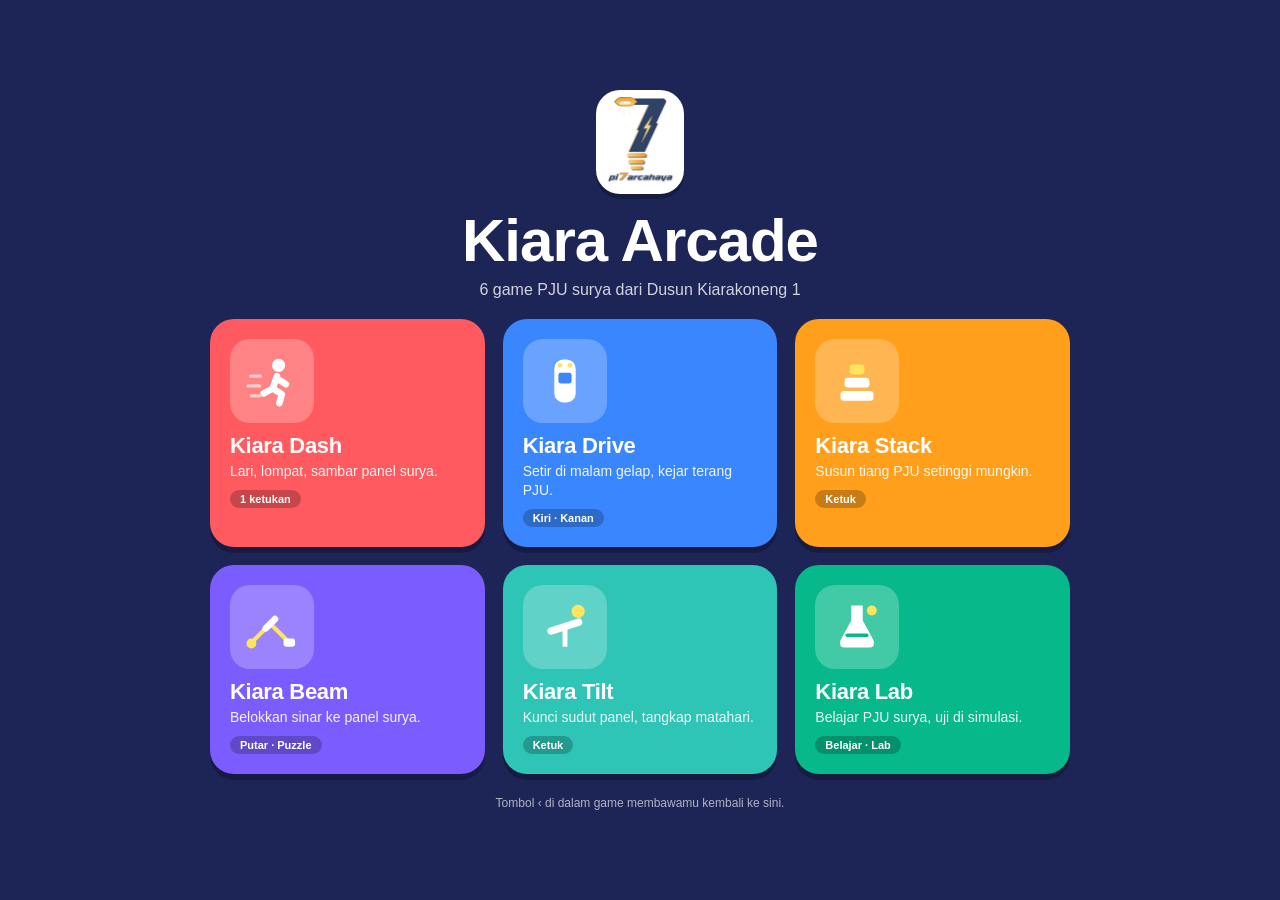
==== index.html @ 2b37b1c6 "Add files via upload" ====
<!DOCTYPE html>
<html lang="id">
<head>
<meta charset="utf-8">
<meta name="viewport" content="width=device-width, initial-scale=1, viewport-fit=cover">
<title>Kiarakoneng Solar Arcade</title>
<style>
:root{box-sizing:border-box;--bg:#1d2557}
*{box-sizing:border-box}
html,body{height:100%;margin:0;font-family:"Arial Rounded MT Bold","Trebuchet MS",sans-serif;background:var(--bg);color:#fff;-webkit-tap-highlight-color:transparent}
#hub{min-height:100%;padding:calc(env(safe-area-inset-top,0px) + 24px) 16px calc(env(safe-area-inset-bottom,0px) + 24px);display:flex;flex-direction:column;align-items:center;overflow-x:hidden}
header{text-align:center;margin-bottom:20px}
header h1{font-size:clamp(34px,10vw,48px);margin:0;font-weight:900;letter-spacing:-1px}
header p{margin:6px 0 0;font-size:14px;opacity:.8}
.logo{display:block;width:88px;margin:0 auto 12px;background:#fff;border-radius:24px;padding:7px;box-shadow:0 5px 0 rgba(0,0,0,.25)}
.list{width:min(100%,460px);display:grid;grid-template-columns:1fr 1fr;gap:14px}
.g{all:unset;box-sizing:border-box;display:flex;flex-direction:column;gap:10px;background:var(--c);border-radius:24px;padding:16px;cursor:pointer;box-shadow:0 6px 0 rgba(0,0,0,.25);transition:transform .1s,box-shadow .1s}
.g:active{transform:translateY(4px);box-shadow:0 2px 0 rgba(0,0,0,.25)}
.g:focus-visible{outline:3px solid #fff;outline-offset:3px}
.ic{width:72px;height:72px;border-radius:20px;background:rgba(255,255,255,.24);display:flex;align-items:center;justify-content:center}
.tx b{display:block;font-size:20px;font-weight:900;letter-spacing:-.3px}
.tx span{display:block;font-size:12.5px;line-height:1.35;margin-top:3px;opacity:.92}
.tag{display:inline-block;margin-top:9px;font-size:11px;font-weight:900;font-style:normal;background:rgba(0,0,0,.22);border-radius:999px;padding:3px 10px}
footer{margin-top:22px;font-size:12px;opacity:.65;text-align:center}
#play{position:fixed;inset:0;background:#000;z-index:10}
#play iframe{position:absolute;inset:0;width:100%;height:100%;border:0}
#bk{position:absolute;left:calc(env(safe-area-inset-left,0px) + 8px);bottom:calc(env(safe-area-inset-bottom,0px) + 8px);z-index:11;width:38px;height:38px;border:0;border-radius:12px;background:rgba(0,0,0,.28);color:#fff;font-size:22px;line-height:1;cursor:pointer;opacity:.7;font-family:inherit}
#bk:hover,#bk:focus-visible{opacity:1}
#bk:focus-visible{outline:3px solid #fff;outline-offset:2px}
.hide{display:none!important}
#intro{position:fixed;inset:0;z-index:20;display:flex;flex-direction:column;align-items:center;justify-content:center;gap:12px;padding:calc(env(safe-area-inset-top,0px) + 24px) 24px calc(env(safe-area-inset-bottom,0px) + 24px);background:var(--bg);text-align:center;color:#fff;overflow:auto}
#intro .av{display:flex;align-items:flex-end;gap:10px}
.bub{background:#fff;color:#1d2557;border-radius:18px 18px 18px 4px;padding:10px 14px;font-weight:900;font-size:14px;margin-bottom:60px}
#intro h2{margin:4px 0 0;font-size:clamp(34px,10vw,46px);font-weight:900;letter-spacing:-1px}
#intro p{margin:0;max-width:380px;line-height:1.5;font-size:15px}
.mis{background:rgba(0,0,0,.2);border-radius:18px;padding:12px 16px;max-width:380px;font-size:14px;text-align:left;line-height:1.45}
.mis b{display:block;font-size:12px;letter-spacing:2px;text-transform:uppercase;margin-bottom:2px}
.ib{width:min(100%,380px);padding:15px;border-radius:999px;border:0;font:900 17px "Arial Rounded MT Bold","Trebuchet MS",sans-serif;cursor:pointer;background:#fff;color:#1d2557;box-shadow:0 5px 0 rgba(0,0,0,.25)}
.ib:active{transform:translateY(3px);box-shadow:0 2px 0 rgba(0,0,0,.25)}
.ib.alt{background:rgba(255,255,255,.22);color:#fff;box-shadow:none}
.ib:focus-visible{outline:3px solid #fff;outline-offset:3px}

@media (min-width:720px){#hub{justify-content:center}.list{width:min(100%,860px);grid-template-columns:repeat(3,1fr);gap:18px}.g{padding:20px}.tx b{font-size:22px}.tx span{font-size:14px}.ic{width:84px;height:84px}header h1{font-size:60px}header p{font-size:16px}#intro h2{font-size:56px}#intro p,.mis{max-width:460px;font-size:16px}.ib{width:min(100%,420px)}}
@media (max-height:520px){#hub{padding-top:12px}.logo{width:56px;margin-bottom:6px}header h1{font-size:28px}header{margin-bottom:10px}.list{grid-template-columns:repeat(3,1fr)}.ic{width:52px;height:52px}.ic svg{width:40px;height:40px}.g{padding:12px}#intro{justify-content:flex-start}}
#mus{position:absolute;top:calc(env(safe-area-inset-top,0px) + 10px);left:50%;transform:translateX(-50%);z-index:11;width:38px;height:38px;border:0;border-radius:12px;background:rgba(0,0,0,.28);color:#fff;font:900 18px/1 inherit;cursor:pointer;opacity:.7}#mus:hover,#mus:focus-visible{opacity:1}#mus:focus-visible{outline:3px solid #fff;outline-offset:2px}

</style>
</head>
<body>
<div id="hub">
<header><img class="logo" src="[data-uri]" alt="Logo pi7arcahaya"><h1>Kiara Arcade</h1><p>6 game PJU surya dari Dusun Kiarakoneng 1</p></header>
<div class="list">
<button class="g" data-g="dash" style="--c:#ff5a5f"><span class="ic" aria-hidden="true"><svg viewBox="0 0 68 68" width="56" height="56"><circle cx="42" cy="15" r="8" fill="#fff"/><g stroke="#fff" stroke-width="8" stroke-linecap="round" stroke-linejoin="round" fill="none"><path d="M40 28L35 43L46 50L43 61"/><path d="M40 31L51 38"/><path d="M35 43L24 49"/></g><path d="M8 28h12M5 40h14M9 52h10" stroke="#fff" stroke-width="4" stroke-linecap="round" opacity=".6"/></svg></span><span class="tx"><b>Kiara Dash</b><span>Lari, lompat, sambar panel surya.</span><i class="tag">1 ketukan</i></span></button><button class="g" data-g="drive" style="--c:#3a86ff"><span class="ic" aria-hidden="true"><svg viewBox="0 0 68 68" width="56" height="56"><rect x="21" y="8" width="26" height="52" rx="11" fill="#fff"/><rect x="26" y="24" width="16" height="13" rx="3" style="fill:var(--c)"/><circle cx="28" cy="15" r="3" fill="#ffe45c"/><circle cx="40" cy="15" r="3" fill="#ffe45c"/></svg></span><span class="tx"><b>Kiara Drive</b><span>Setir di malam gelap, kejar terang PJU.</span><i class="tag">Kiri · Kanan</i></span></button><button class="g" data-g="stack" style="--c:#ff9f1c"><span class="ic" aria-hidden="true"><svg viewBox="0 0 68 68" width="56" height="56"><rect x="14" y="46" width="40" height="12" rx="4" fill="#fff"/><rect x="19" y="30" width="30" height="12" rx="4" fill="#fff"/><rect x="25" y="14" width="18" height="12" rx="4" fill="#ffe45c"/></svg></span><span class="tx"><b>Kiara Stack</b><span>Susun tiang PJU setinggi mungkin.</span><i class="tag">Ketuk</i></span></button><button class="g" data-g="grid" style="--c:#7b5cff"><span class="ic" aria-hidden="true"><svg viewBox="0 0 68 68" width="56" height="56"><path d="M8 54L32 30L54 52" stroke="#ffe45c" stroke-width="5" fill="none" stroke-linecap="round" stroke-linejoin="round"/><rect x="20" y="26" width="24" height="8" rx="4" fill="#fff" transform="rotate(-45 32 30)"/><circle cx="9" cy="54" r="6" fill="#ffe45c"/><rect x="48" y="48" width="14" height="10" rx="3" fill="#fff"/></svg></span><span class="tx"><b>Kiara Beam</b><span>Belokkan sinar ke panel surya.</span><i class="tag">Putar · Puzzle</i></span></button><button class="g" data-g="tilt" style="--c:#2ec4b6"><span class="ic" aria-hidden="true"><svg viewBox="0 0 68 68" width="56" height="56"><circle cx="50" cy="15" r="8" fill="#ffe45c"/><rect x="31" y="34" width="6" height="24" fill="#fff"/><rect x="12" y="29" width="44" height="9" rx="4.5" fill="#fff" transform="rotate(-18 34 34)"/></svg></span><span class="tx"><b>Kiara Tilt</b><span>Kunci sudut panel, tangkap matahari.</span><i class="tag">Ketuk</i></span></button><button class="g" data-g="sci" style="--c:#06b88a"><span class="ic" aria-hidden="true"><svg viewBox="0 0 68 68" width="56" height="56"><path d="M27 8h14v18l13 24q3 9-6 9H20q-9 0-6-9l13-24z" fill="#fff"/><path d="M22 44h24" stroke-width="4" stroke-linecap="round" style="stroke:var(--c)"/><circle cx="52" cy="14" r="6" fill="#ffe45c"/></svg></span><span class="tx"><b>Kiara Lab</b><span>Belajar PJU surya, uji di simulasi.</span><i class="tag">Belajar · Lab</i></span></button>
</div>
<footer>Tombol ‹ di dalam game membawamu kembali ke sini.</footer>
</div>
<div id="intro" class="hide" role="dialog" aria-modal="true" aria-labelledby="in-t"><div class="av"><svg viewBox="0 0 84 96" width="84" height="96" aria-hidden="true"><g transform="translate(40 88) scale(1.6)"><rect x="-10" y="-12" width="8" height="12" rx="4" fill="#2b4a8a"/><rect x="2" y="-12" width="8" height="12" rx="4" fill="#2b4a8a"/><rect x="-24" y="-30" width="10" height="16" rx="3" fill="#2f6bff"/><rect x="-12" y="-28" width="24" height="20" rx="9" fill="#ff8a3d"/><circle cx="2" cy="-38" r="13" fill="#e2a46d"/><path d="M-11 -40a13 13 0 0 1 26 0z" fill="#2b1b12"/><circle cx="6" cy="-36" r="2.3" fill="#1d1d2b"/><circle cx="12" cy="-36" r="2.3" fill="#1d1d2b"/><path d="M5 -31q4 3 8 0" stroke="#1d1d2b" stroke-width="1.8" fill="none" stroke-linecap="round"/></g></svg><div class="bub" id="in-b">Tolong bantu saya!</div></div><h2 id="in-t"></h2><p id="in-s"></p><div class="mis"><b>Misi kamu</b><span id="in-m"></span></div><button class="ib" id="in-go">Siap, bantu Mang Teten</button><button class="ib alt" id="in-no">Kembali</button></div>
<div id="play" class="hide"><button id="mus" class="hide" aria-label="Musik">♪</button></div>
<script>
const GAMES={"stack":"\u003c!DOCTYPE html>\n\u003chtml lang=\"id\">\n\u003chead>\n\u003cmeta charset=\"utf-8\">\n\u003cmeta name=\"viewport\" content=\"width=device-width, initial-scale=1, viewport-fit=cover\">\n\u003c!--\n MUSIK: \"Terang di Kiarakoneng\" (komposisi orisinal, dibuat prosedural dengan WebAudio)\n Kunci C mayor (pentatonik C-D-E-G-A), birama 4/4, 8 birama, diulang. Tempo: Siang 100 BPM, Malam 76 BPM, Hujan 88 BPM.\n Akord per birama: C | F | Am | G | C | F | G | C\n Melodi (nomor di kurung = jumlah ketukan, tanpa angka = 1 ketukan):\n | E5 G5 A5 G5 | E5 D5 C5(2) | D5 E5 G5 E5 | D5(2) C5 A4 | C5 E5 G5 A5 | C6(1.5) A5(.5) G5(2) | E5 G5 E5 D5 | C5(4) |\n Bass: akar akord di ketukan 1, kuint di ketukan 3. Data lengkap ada di konstanta SONG pada skrip.\n-->\n\u003ctitle>Kiara Stack\u003c/title>\n\u003cstyle>\n:root{box-sizing:border-box;padding-top:env(safe-area-inset-top,0px);padding-bottom:env(safe-area-inset-bottom,0px);--ink:#0e3b43;--card:#ffffffee;--btn:#f2b705;--btnt:#2b2200}\n@media (prefers-color-scheme:dark){:root:not([data-theme=\"light\"]){--ink:#e8fff6;--card:#10262cee;--btn:#f2b705;--btnt:#2b2200}}\n:root[data-theme=\"dark\"]{--ink:#e8fff6;--card:#10262cee}\nhtml,body{height:100%;margin:0;background:#2a9d9a;font-family:\"Trebuchet MS\",\"Segoe UI\",sans-serif;overflow:hidden;touch-action:manipulation;user-select:none}\ncanvas{display:block;width:100%;height:100%}\n#hud{position:absolute;left:0;right:0;top:env(safe-area-inset-top,0px);padding:12px;color:#fff;pointer-events:none;display:flex;justify-content:space-between;align-items:flex-start;gap:8px}\n#seg{font-size:clamp(40px,12vw,64px);font-weight:300;line-height:1}\n#seg small{font-size:.35em;opacity:.85}\n#info{text-align:right;font-size:14px;line-height:1.5}\n#ov{position:absolute;inset:0;display:flex;align-items:center;justify-content:center;padding:20px}\n.card{background:var(--card);color:var(--ink);border-radius:18px;padding:22px 20px 18px;width:min(100%,360px);text-align:center;box-shadow:0 12px 40px #0005;backdrop-filter:blur(8px);-webkit-backdrop-filter:blur(8px)}\n.card h1{font-size:26px;margin:0 0 8px;font-weight:600}\n.card p{margin:6px 0;font-size:14px;line-height:1.5}\n.big{font-size:56px;font-weight:300;margin:4px 0}\nbutton{margin-top:14px;background:var(--btn);color:var(--btnt);border:0;border-radius:10px;padding:12px 26px;font-size:16px;font-weight:700;cursor:pointer}\nbutton:focus-visible{outline:3px solid var(--ink);outline-offset:2px}\n.hide{display:none!important}\n.card{max-height:100%;overflow:auto}\n#toast{position:absolute;left:50%;bottom:calc(env(safe-area-inset-bottom,0px) + 20px);transform:translateX(-50%);width:min(92vw,420px);background:rgba(8,28,36,.74);color:#fff;border-radius:14px;padding:10px 14px;font-size:13px;line-height:1.45;pointer-events:none;backdrop-filter:blur(8px);-webkit-backdrop-filter:blur(8px);animation:tin .35s ease-out}\n#toast b{display:block;color:#ffe27a;font-size:12px;margin-bottom:2px}\n@keyframes tin{from{opacity:0;transform:translate(-50%,10px)}to{opacity:1;transform:translate(-50%,0)}}\n.edu{background:rgba(242,183,5,.18);border-radius:12px;padding:8px 12px;margin-top:8px;text-align:left;font-size:13px;line-height:1.45}\n.edu b{display:block;font-size:12px;margin-bottom:2px}\n.lp{text-align:left}.lp h2{font-size:18px;margin:0 0 8px}.lp p{font-size:14px;line-height:1.5;margin:8px 0}.lp ul{margin:8px 0;padding-left:18px;font-size:14px;line-height:1.5}.lp li{margin-bottom:4px}\n.dots{display:flex;justify-content:center;gap:6px;margin-top:10px}.dots i{width:8px;height:8px;border-radius:50%;background:var(--ink);opacity:.25}.dots i.on{opacity:.9}\n@media (prefers-reduced-motion:reduce){#toast{animation:none}}\n.pnl{background:rgba(8,28,36,.34);backdrop-filter:blur(6px);-webkit-backdrop-filter:blur(6px);border-radius:12px;padding:8px 10px}\n#info{margin-left:auto;min-width:0;font-size:12.5px}#lvl{font-weight:700}\n#pz,#mu{pointer-events:auto;margin:0;width:40px;height:40px;padding:0;flex:none;border-radius:12px;background:rgba(8,28,36,.34);color:#fff;font-size:12px;letter-spacing:-2px}#mu{font-size:18px;letter-spacing:0}.btns{display:flex;flex-direction:column;gap:6px;flex:none}.mu2{margin:10px 0 0;padding:8px 14px;font-size:13px;width:100%}\n#hint{position:absolute;left:50%;bottom:calc(env(safe-area-inset-bottom,0px) + 28px);transform:translateX(-50%);background:rgba(8,28,36,.5);color:#fff;padding:10px 16px;border-radius:999px;font-size:14px;pointer-events:none;white-space:nowrap}\n.row{display:flex;gap:8px}.row button{flex:1;margin-top:14px;padding:12px 8px}.row .alt{margin-left:0}\n.stat{display:flex;justify-content:center;flex-wrap:wrap;gap:4px 14px;font-size:13px;opacity:.85;margin-top:6px}\n.rec{display:inline-block;background:var(--btn);color:var(--btnt);font-size:12px;font-weight:700;border-radius:999px;padding:3px 10px;margin-bottom:6px}\n.card .sub{font-weight:600;font-size:15px}.card .how{opacity:.8;font-size:13px}\n.lvls{display:flex;flex-direction:column;gap:8px;margin-top:10px}\n.lv{margin:0;width:100%;display:flex;gap:12px;align-items:center;text-align:left;padding:10px 14px;border-radius:12px}\n.lv .ic{font-size:26px;line-height:1}.lv .tx{flex:1;display:flex;flex-direction:column;line-height:1.25}.lv .tx b{font-size:16px}.lv .tx small{font-size:12px;font-weight:500;opacity:.8}.lv .bs{font-size:12px;font-weight:600;opacity:.85;white-space:nowrap}\n.lv[data-m=malam]{background:#1b2a5c;color:#fff}\n.lv[data-m=hujan]{background:#5b7284;color:#fff}\n.alt{background:transparent;color:var(--ink);box-shadow:inset 0 0 0 2px var(--ink);margin-left:8px}\n.pips{display:flex;gap:2px;width:min(32vw,230px)}\n.pip{flex:1;min-width:0;height:10px;border-radius:3px;background:rgba(255,255,255,.28);box-shadow:0 1px 3px #0003}\n.pip.cur{background:#fff;animation:blink .7s ease-in-out infinite alternate}\n@keyframes blink{from{opacity:.4}to{opacity:1}}\n#cmb{display:inline-block;transform-origin:left center;margin-top:8px;font-size:clamp(18px,5vw,24px);font-weight:700;color:#ffe27a;min-height:1.3em}\n#cmb.bump{animation:bump .35s ease-out}\n@keyframes bump{0%{transform:scale(1.7)}100%{transform:scale(1)}}\n@media (prefers-reduced-motion:reduce){.pip.cur,#cmb.bump{animation:none}}\n.meter{height:8px;border-radius:4px;background:#0003;overflow:hidden;margin:6px 0 10px}\n.meter i{display:block;height:100%;background:linear-gradient(90deg,#ff8c32,#fff3c4)}\n#bkx{position:fixed;z-index:50;top:calc(env(safe-area-inset-top,0px) + 12px);right:108px;width:40px;height:40px;min-height:0;margin:0;padding:0;display:flex;align-items:center;justify-content:center;border:0;border-radius:12px;background:rgba(8,28,36,.42);color:#fff;font:700 26px/1 \"Trebuchet MS\",sans-serif;letter-spacing:0;text-transform:none;box-shadow:none;cursor:pointer}\n#bkx:focus-visible{outline:3px solid #fff;outline-offset:2px}\n#info{margin-right:50px}\n#ov[style*=\"flex-end\"]{z-index:30;align-items:flex-start!important;background:#2f6bdf;padding:calc(env(safe-area-inset-top,0px) + 64px) 20px calc(env(safe-area-inset-bottom,0px) + 28px);overflow:auto;animation:pgin .3s ease-out}\n#ov[style*=\"flex-end\"] .card{--ink:#fff;--card:transparent;background:transparent;color:#fff;box-shadow:none;backdrop-filter:none;-webkit-backdrop-filter:none;max-height:none;overflow:visible;width:min(100%,420px);margin:auto;padding:0;text-align:center}\n#ov[style*=\"flex-end\"] .card:has(.big)::before{content:\"Hasil permainan\";display:block;font-size:13px;letter-spacing:4px;text-transform:uppercase;opacity:.75;margin-bottom:14px}\n#ov[style*=\"flex-end\"] .big{font-size:96px;font-weight:900;line-height:1;margin:6px 0}\n#ov[style*=\"flex-end\"] .card h1{font-size:30px;font-weight:900}\n@keyframes pgin{from{opacity:0;transform:translateY(24px)}to{opacity:1;transform:none}}\n.an{margin-top:8px;text-align:left}.an b{display:block;font-size:12px;letter-spacing:1px;text-transform:uppercase;opacity:.85}.bars{display:flex;align-items:flex-end;gap:3px;height:86px;padding-top:16px;margin:8px 0 0;border-bottom:2px solid rgba(255,255,255,.4)}.bars i{flex:1;position:relative;background:rgba(255,255,255,.55);border-radius:3px 3px 0 0}.bars i em{position:absolute;bottom:100%;left:50%;transform:translateX(-50%);margin-bottom:2px;font-style:normal;font-weight:900;line-height:1;white-space:nowrap}.bars i.pf{background:#ffe45c}.bars i.pw{background:#ff7a6b}.bx{display:flex;gap:3px;margin:2px 0 4px}.bx span{flex:1;text-align:center;opacity:.7;font-weight:700}.an .dl{opacity:.8;font-size:12px;word-break:break-word}.an .cap{opacity:.65;font-size:11px;line-height:1.4}.an p{margin:4px 0;font-size:13px}.an .seq{font-weight:900;word-break:break-word}\u003c/style>\n\u003c/head>\n\u003cbody>\n\u003ccanvas id=\"c\">\u003c/canvas>\n\u003cdiv id=\"hud\">\u003cdiv class=\"pnl\" id=\"left\">\u003cdiv id=\"seg\">\u003c/div>\u003cdiv id=\"cmb\">\u003c/div>\u003c/div>\u003cdiv id=\"info\" class=\"pnl\">\u003cdiv id=\"lvl\">Dusun Kiarakoneng 1\u003c/div>\u003cdiv id=\"lbl\">Segmen tiang\u003c/div>\u003c/div>\u003cdiv class=\"btns\">\u003cbutton id=\"mu\" aria-label=\"Musik\">🔊\u003c/button>\u003cbutton id=\"pz\" aria-label=\"Jeda\">❚❚\u003c/button>\u003c/div>\u003c/div>\n\u003cdiv id=\"hint\" class=\"hide\">Ketuk layar untuk menaruh blok\u003c/div>\n\u003cdiv id=\"toast\" class=\"hide\" role=\"status\" aria-live=\"polite\">\u003c/div>\n\u003cdiv id=\"ov\">\u003cdiv class=\"card\" id=\"card\">\n\u003ch1>Kiara Stack\u003c/h1>\n\u003cp>Terangi Dusun Kiarakoneng 1: bangun tiang PJU tenaga surya dari 10 segmen tiang, lalu pasang 1 modul panel surya di puncak.\u003c/p>\n\u003cp>Ketuk layar (atau spasi) tepat saat blok sejajar. Bagian yang meleset terpotong.\u003c/p>\n\u003cp>\u003cb>Pilih level\u003c/b>\u003c/p>\u003cdiv class=\"lvls\">\u003cbutton class=\"lv\" data-m=\"siang\">\u003cb>Siang\u003c/b>\u003cspan>10 tiang + 1 panel\u003c/span>\u003c/button>\u003cbutton class=\"lv\" data-m=\"malam\">\u003cb>Malam\u003c/b>\u003cspan>15 tiang + 1 panel\u003c/span>\u003c/button>\u003cbutton class=\"lv\" data-m=\"hujan\">\u003cb>Hujan\u003c/b>\u003cspan>20 tiang + 1 panel\u003c/span>\u003c/button>\u003c/div>\n\u003c/div>\u003c/div>\n\u003cscript>\nconst cv=document.getElementById('c'),ctx=cv.getContext('2d');\nconst seg=document.getElementById('seg'),lvlEl=document.getElementById('lvl'),lbl=document.getElementById('lbl'),cmb=document.getElementById('cmb');\nconst ov=document.getElementById('ov'),card=document.getElementById('card');\nlet W,H,DPR,S=1;\nfunction rs(){DPR=window.devicePixelRatio||1;W=innerWidth;H=innerHeight;cv.width=W*DPR;cv.height=H*DPR;S=Math.min(W/480,H*.58/430)}\naddEventListener('resize',rs);rs();\nconst BASE=200,LH=22;let TOTAL=11;\nlet hist=[],layers=[],cur=null,falls=[],state='menu',level=1,cam=0,night=0,pct=0,last=0,combo=0,flash=[];\nfunction reset(){hist=[];layers=[{x:0,z:0,w:BASE,d:BASE}];falls=[];flash=[];combo=0;perfN=0;maxCombo=0;night=0;cam=0;spawn();state='play';upd()}\nfunction spawn(){\n  const n=layers.length,t=layers[n-1],ax=n%2?'x':'z';\n  cur={ax,w:t.w,d:t.d,x:t.x,z:t.z,dir:1,y:n};\n  cur[ax]=t[ax]-185;\n}\nfunction upd(){\n  const n=layers.length-(state==='play'?0:1);\n  seg.innerHTML=Math.min(n,TOTAL)+'\u003csmall>/11\u003c/small>';\n  lvlEl.textContent='Kota '+level;\n  lbl.textContent=layers.length===TOTAL&&state==='play'?'Modul panel surya':'Segmen tiang';\n}\nfunction col(i,l,s){const t=Math.min(i/10,1);return `hsl(${205-t*155},${60+t*30}%,${(36+t*26)+l}%)`}\nfunction iso(X,Z,Y){return [(X-Z)*.866*S+W/2,(X+Z)*.5*S-Y*S+H*.62+cam*S]}\nfunction box(b,i,yo,panel){\n  const y0=i*LH+(yo||0),y1=y0+LH,hw=b.w/2,hd=b.d/2;\n  const p=(x,z,y)=>iso(b.x+x,b.z+z,y);\n  const poly=(pts,c)=>{ctx.beginPath();pts.forEach((q,k)=>k?ctx.lineTo(q[0],q[1]):ctx.moveTo(q[0],q[1]));ctx.closePath();ctx.fillStyle=c;ctx.fill()};\n  if(panel){panelBox(b,y0,y1,hw,hd,p,poly);return}\n  poly([p(-hw,hd,y0),p(hw,hd,y0),p(hw,hd,y1),p(-hw,hd,y1)],panel?'hsl(44,90%,50%)':col(i,-2));\n  poly([p(hw,hd,y0),p(hw,-hd,y0),p(hw,-hd,y1),p(hw,hd,y1)],panel?'hsl(40,85%,42%)':col(i,-9));\n  poly([p(-hw,-hd,y1),p(hw,-hd,y1),p(hw,hd,y1),p(-hw,hd,y1)],panel?'hsl(48,100%,66%)':col(i,7));\n  if(panel){ctx.strokeStyle='#7a5a00';ctx.lineWidth=1.2*S;\n    for(let k=1;k\u003c4;k++){const f=k/4;\n      ctx.beginPath();let a=p(-hw+f*b.w,-hd,y1),c=p(-hw+f*b.w,hd,y1);ctx.moveTo(a[0],a[1]);ctx.lineTo(c[0],c[1]);\n      a=p(-hw,-hd+f*b.d,y1);c=p(hw,-hd+f*b.d,y1);ctx.moveTo(a[0],a[1]);ctx.lineTo(c[0],c[1]);ctx.stroke()}}\n}\nfunction panelBox(b,y0,y1,hw,hd,p,poly){\n  const ym=y0+(y1-y0)*.45,ih=hw*.55,id=hd*.55;\n  poly([p(-ih,id,y0),p(ih,id,y0),p(ih,id,ym),p(-ih,id,ym)],'#2b3138');\n  poly([p(ih,id,y0),p(ih,-id,y0),p(ih,-id,ym),p(ih,id,ym)],'#1b2025');\n  poly([p(-hw,hd,ym),p(hw,hd,ym),p(hw,hd,y1),p(-hw,hd,y1)],'hsl(210,10%,74%)');\n  poly([p(hw,hd,ym),p(hw,-hd,ym),p(hw,-hd,y1),p(hw,hd,y1)],'hsl(210,10%,50%)');\n  poly([p(-hw,-hd,y1),p(hw,-hd,y1),p(hw,hd,y1),p(-hw,hd,y1)],'hsl(210,12%,84%)');\n  const m=Math.max(1.5,Math.min(b.w,b.d)*.06),iw=b.w-2*m,idp=b.d-2*m;\n  if(iw\u003c=2||idp\u003c=2)return;\n  const Q=(u,v)=>p(-hw+m+u*iw,-hd+m+v*idp,y1);\n  const A=Q(0,0),B=Q(1,0),C=Q(1,1),D=Q(0,1);\n  const g=ctx.createLinearGradient(D[0],D[1],B[0],B[1]);\n  g.addColorStop(0,'#0c2257');g.addColorStop(.5,'#1d3f8c');g.addColorStop(1,'#0a1c48');\n  poly([A,B,C,D],g);\n  const cols=Math.max(2,Math.round(b.w/32)),rows=Math.max(2,Math.round(b.d/32));\n  const ln=(a,c)=>{ctx.beginPath();ctx.moveTo(a[0],a[1]);ctx.lineTo(c[0],c[1]);ctx.stroke()};\n  ctx.lineWidth=Math.max(.5,.5*S);ctx.strokeStyle='rgba(220,230,255,.18)';\n  for(let i=1;i\u003c=cols;i++){const u=(i-.5)/cols;ln(Q(u,0),Q(u,1))}\n  ctx.lineWidth=Math.max(.7,.9*S);ctx.strokeStyle='rgba(190,215,255,.45)';\n  for(let i=1;i\u003ccols;i++)ln(Q(i/cols,0),Q(i/cols,1));\n  for(let j=1;j\u003crows;j++)ln(Q(0,j/rows),Q(1,j/rows));\n  poly([Q(.3,0),Q(.46,0),Q(.16,1),Q(0,1)],'rgba(255,255,255,.12)');\n  ctx.strokeStyle='rgba(0,0,0,.35)';ctx.lineWidth=Math.max(.7,S);\n  ctx.beginPath();ctx.moveTo(A[0],A[1]);ctx.lineTo(B[0],B[1]);ctx.lineTo(C[0],C[1]);ctx.lineTo(D[0],D[1]);ctx.closePath();ctx.stroke();\n}\nfunction place(){\n  const t=layers[layers.length-1],a=cur.ax,sz=a==='x'?'w':'d';\n  const delta=cur[a]-t[a],size=t[sz],ov=size-Math.abs(delta);\n  if(ov\u003c=0){falls.push({...cur,i:layers.length,vy:0,yo:0});hist.push({p:0,m:1});fail();return}\n  const nb={x:cur.x,z:cur.z,w:cur.w,d:cur.d};\n  if(Math.abs(delta)\u003c5){nb[a]=t[a];combo++;if(combo>2)nb[sz]=Math.min(BASE,nb[sz]+10);flash.push({x:nb.x,z:nb.z,w:nb.w,d:nb.d,i:layers.length,t:0});onPerfect(nb)}\n  else{\n    combo=0;nb[sz]=ov;nb[a]=t[a]+delta/2;\n    const f={x:cur.x,z:cur.z,w:cur.w,d:cur.d,i:layers.length,vy:0,yo:0};\n    f[sz]=Math.abs(delta);f[a]=(t[a]+cur[a])/2+Math.sign(delta)*size/2;falls.push(f);\n  }\n  layers.push(nb);hist.push({p:Math.round(nb.w*nb.d/(BASE*BASE)*100),f:Math.abs(delta)\u003c5});\n  if(layers.length>TOTAL){finish()}else{spawn()}\n  upd();\n}\nfunction fail(){pct=0;state='result';upd();show()}\nfunction finish(){\n  const p=layers[TOTAL];pct=Math.round(p.w*p.d/(BASE*BASE)*100);state='result';upd();show();\n}\nfunction an(){\n  const H=hist,n=H.length;if(!n)return '';\n  const ps=H.map(h=>h.p),pf=H.filter(h=>h.f).length,miss=H.some(h=>h.m);\n  let run=0,mr=0;H.forEach(h=>{run=h.f?run+1:0;mr=Math.max(mr,run)});\n  const dr=ps.map((p,i)=>(i?ps[i-1]:100)-p);\n  let wd=0,wi=-1;dr.forEach((l,i)=>{if(l>wd){wd=l;wi=i}});\n  const sum=a=>a.reduce((x,y)=>x+y,0),avg=Math.round(sum(ps)/n),h2=n>>1,a1=sum(ps.slice(0,h2))/(h2||1),a2=sum(ps.slice(h2))/((n-h2)||1);\n  const nm=i=>i===TOTAL-1?'panel':'balok '+(i+1);\n  const sg=d=>d>0?'\\u2212'+d:d\u003c0?'+'+(-d):'0';\n  const last=ps[n-1],prevP=n>1?ps[n-2]:100;\n  let tip;\n  if(miss)tip='Meleset total di '+nm(n-1)+' (tumpukan sebelumnya '+prevP+'%). Ketuk saat blok persis sejajar dengan tumpukan.';\n  else if(pf===n)tip='Semua balok tepat sempurna. Presisi kamu luar biasa!';\n  else if(wd>=20)tip='Satu ketukan di '+nm(wi)+' menghabiskan '+wd+' poin ('+(wi?ps[wi-1]:100)+'% menjadi '+ps[wi]+'%). Setelah itu blok makin sempit dan sulit dikejar. Pelankan ritme tepat sebelum titik itu.';\n  else if(a1-a2>=10)tip='Presisi turun di paruh akhir (rata-rata '+Math.round(a1)+'% lalu '+Math.round(a2)+'%). Blok makin sempit, jadi tunggu sampai benar-benar sejajar.';\n  else if(sum(dr.slice(0,3))>=15)tip='Tiga balok pertama sudah kehilangan '+sum(dr.slice(0,3))+' poin. Ketukan awal menentukan lebar seluruh tiang, jadi mulai dengan tenang.';\n  else if(wd>=12)tip='Penurunan terbesar di '+nm(wi)+': '+(wi?ps[wi-1]:100)+'% menjadi '+ps[wi]+'% (turun '+wd+'). Ketukan terlalu cepat atau terlambat di titik itu.';\n  else tip='Ritme stabil: presisi hilang sedikit demi sedikit dan merata.';\n  const gap=pct\u003c80?' Kurang '+(80-pct)+' poin dari target 80%.':'';\n  const hint=(!miss&&pf\u003cn&&mr\u003c3)?' Tepat sempurna 3 kali berturut-turut akan melebarkan balok kembali.':'';\n  const lab=n\u003c=16,fs=n\u003c=11?11:9;\n  const bars=ps.map((p,i)=>'\u003ci class=\"'+(H[i].f?'pf':i===wi&&wd>=12?'pw':'')+'\" style=\"height:'+Math.max(4,Math.round(p*.62))+'px\"'+(lab?' title=\"'+nm(i)+': '+p+'%\"':'')+'>'+(lab?'\u003cem style=\"font-size:'+fs+'px\">'+(H[i].m?'\\u2715':p)+'\u003c/em>':'')+'\u003c/i>').join('');\n  const idx=lab?'\u003cdiv class=\"bx\">'+ps.map((p,i)=>'\u003cspan style=\"font-size:'+fs+'px\">'+(i===TOTAL-1?'P':i+1)+'\u003c/span>').join('')+'\u003c/div>':'';\n  return '\u003cdiv class=\"an\">\u003cb>Analisis presisi\u003c/b>\u003cdiv class=\"bars\">'+bars+'\u003c/div>'+idx+'\u003cp class=\"seq\">'+ps.join(' \\u00B7 ')+'\u003c/p>\u003cp class=\"dl\">Selisih: '+dr.map(sg).join(' \\u00B7 ')+'\u003c/p>\u003cp>Tepat sempurna '+pf+'/'+n+' \\u00B7 rangkaian terpanjang '+mr+' \\u00B7 rata-rata '+avg+'%\u003c/p>\u003cp>'+tip+gap+hint+'\u003c/p>\u003cp class=\"cap\">Persen = luas balok dibanding pondasi (100%). Kuning = tepat sempurna, merah = penurunan terbesar. P = panel surya.\u003c/p>\u003c/div>';\n}\nfunction show(){\n  let t,d,btn;\n  if(pct>=90){t='Solar Master';d='Panel terpasang nyaris sempurna. PJU menyala terang sepanjang malam.';btn='Kota berikutnya'}\n  else if(pct>=60){t='Standard Operation';d='Tiang sedikit miring dan panel mengecil. Lampu redup dan hanya bertahan setengah malam.';btn='Main lagi'}\n  else{t='Blackout';d='Panel terlalu kecil atau jatuh. PJU gagal beroperasi dan wilayah tetap gelap.';btn='Ulangi level'}\n  card.innerHTML=`\u003ch1>${t}\u003c/h1>\u003cdiv class=\"big\">${pct}%\u003c/div>\u003cp>${d}\u003c/p>\u003cp>Luas panel dibanding pondasi: ${pct}%\u003c/p>${an()}\u003cbutton id=\"go2\">${btn}\u003c/button>`;\n  ov.classList.remove('hide');\n  document.getElementById('go2').onclick=()=>{if(pct>=90)level++;ov.classList.add('hide');reset()};\n}\nconst TIERS=[\n [95,'Lampu jalan','Terang benderang seperti lampu jalan raya. Jalan terang sepanjang malam.','255,248,230'],\n [80,'Lampu taman','Terang nyaman seperti lampu taman kota.','255,236,190'],\n [60,'Lampu teras','Cukup untuk menerangi halaman, seperti bohlam teras rumah.','255,214,140'],\n [40,'Lampu tidur','Redup dan hangat, seperti lampu tidur.','255,190,105'],\n [25,'Lilin fine dining','Temaram romantis seperti lilin di meja makan.','255,165,70'],\n [10,'Nyala korek','Hanya cukup untuk melihat beberapa langkah.','255,140,50'],\n [0,'Blackout','Panel nyaris tidak menangkap cahaya. PJU padam, wilayah tetap gelap.','0,0,0']];\nconst TIERS2=[\n [95,'Lampu jalan','Terang benderang seperti lampu jalan raya. Jalan terang sepanjang malam.'],\n [90,'Lampu jalan kompleks','Terang merata, aman untuk jalan perumahan.'],\n [85,'Lampu parkiran','Terang lebar, seluruh area terlihat jelas.'],\n [80,'Lampu taman kota','Terang nyaman untuk berjalan malam.'],\n [75,'Lampu gerbang','Cukup terang untuk mengenali wajah dari jauh.'],\n [70,'Lampu teras terang','Halaman depan terlihat jelas.'],\n [65,'Lampu teras','Seperti bohlam teras rumah.'],\n [60,'Lampu ruang tamu','Hangat dan cukup untuk beraktivitas.'],\n [55,'Lampu koridor','Cukup untuk berjalan, tapi mulai redup.'],\n [50,'Lampu kamar','Setengah terang, suasana santai.'],\n [45,'Lampu baca','Fokus ke satu area, sekitarnya mulai gelap.'],\n [40,'Lampu tidur','Redup dan hangat, seperti lampu tidur.'],\n [35,'Lampu meja redup','Remang, hanya cukup untuk satu meja.'],\n [30,'Lentera','Cahaya kecil bergoyang seperti lentera.'],\n [25,'Lilin fine dining','Temaram romantis seperti lilin di meja makan.'],\n [10,'Nyala korek','Hanya cukup untuk melihat beberapa langkah.'],\n [0,'Blackout','Panel nyaris tidak menangkap cahaya. PJU padam, wilayah tetap gelap.']];\nfunction tier(p){\n  const t=TIERS2.find(x=>p>=x[0]);\n  const w=Math.max(0,Math.min(1,(p-25)/75));\n  const rgb=p\u003c10?'0,0,0':`255,${Math.round(165+83*w)},${Math.round(70+160*w)}`;\n  return [t[0],t[1],t[2],rgb];\n}\nfunction glow(){\n  if(state!=='result'||layers.length\u003c=TOTAL||pct\u003c10)return;\n  const T=tier(pct),I=pct/100,tm=performance.now()/1000;\n  let f=1;if(pct\u003c40)f=1+.09*Math.sin(tm*9)+.05*Math.sin(tm*23.7+1)+.03*Math.sin(tm*37);\n  const b=layers[TOTAL],c=iso(b.x,b.z,TOTAL*LH-4);\n  const R=(40+380*Math.pow(I,1.2))*S*night*f,a=(.12+.78*I)*Math.min(1,night);\n  ctx.save();ctx.globalCompositeOperation='lighter';\n  const g=ctx.createRadialGradient(c[0],c[1],0,c[0],c[1],R);\n  g.addColorStop(0,`rgba(${T[3]},${a})`);g.addColorStop(.25,`rgba(${T[3]},${a*.45})`);g.addColorStop(1,`rgba(${T[3]},0)`);\n  ctx.fillStyle=g;ctx.fillRect(0,0,W,H);\n  ctx.beginPath();ctx.arc(c[0],c[1],(3+9*I)*S,0,7);ctx.fillStyle=`rgba(255,255,255,${Math.min(1,a+.2)})`;ctx.fill();\n  ctx.restore();\n}\nfunction show(){\n  const T=tier(pct),up=pct>=80;\n  card.innerHTML=`\u003ch1>${T[1]}\u003c/h1>\u003cdiv class=\"big\">${pct}%\u003c/div>\u003cdiv class=\"meter\">\u003ci style=\"width:${pct}%\">\u003c/i>\u003c/div>\u003cp>${T[2]}\u003c/p>\u003cp>${up?'Cukup terang, kota berikutnya terbuka.':'Butuh 80% atau lebih untuk lanjut ke kota berikutnya.'}\u003c/p>\u003cbutton id=\"go2\">${up?'Kota berikutnya':'Main lagi'}\u003c/button>`;\n  ov.style.alignItems='flex-end';ov.classList.remove('hide');\n  document.getElementById('go2').onclick=()=>{if(up)level++;ov.classList.add('hide');reset()};\n}\nconst RM=matchMedia('(prefers-reduced-motion: reduce)').matches;\nlet parts=[],pops=[],shake=0,flashA=0,flashC='255,255,255',cg=0,lastCombo=0;\nfunction upd(){\n  const placed=Math.min(layers.length-1,TOTAL);\n  let h='\u003cdiv class=\"pips\">';\n  for(let i=0;i\u003cTOTAL;i++){\n    const on=i\u003cplaced,cu=state==='play'&&i===placed;\n    const bg=on?(i===TOTAL-1?'hsl(46,95%,56%)':col(i+1,0)):'';\n    h+=`\u003ci class=\"pip${cu?' cur':''}\"${bg?` style=\"background:${bg}\"`:''}>\u003c/i>`;\n  }\n  seg.innerHTML=h+'\u003c/div>';\n  lvlEl.textContent='Dusun Kiarakoneng 1 · '+MODE.name;\n  lbl.textContent=state==='play'?(layers.length>=TOTAL?'Pasang panel surya':'Segmen tiang '+layers.length+' dari '+(TOTAL-1)):'Selesai';\n  cmb.textContent=combo>=2?'Combo ×'+combo:(combo===1?'Perfect':'');\n  if(combo>lastCombo){cmb.classList.remove('bump');void cmb.offsetWidth;cmb.classList.add('bump')}\n  lastCombo=combo;lvlEl.textContent='Dusun Kiarakoneng 1';\n  lbl.textContent=state==='play'?MODE.name+' · '+(layers.length>=TOTAL?'Panel surya':'Tiang '+layers.length+'/'+(TOTAL-1)):'Selesai';\n  const hn=document.getElementById('hint'),pz=document.getElementById('pz'),hd=document.getElementById('hud');\n  hn.classList.toggle('hide',!(state==='play'&&layers.length===1));\n  pz.classList.toggle('hide',state!=='play'&&state!=='pause');\n  hd.classList.toggle('hide',state==='menu');eduTick();\n}\nfunction onPerfect(nb){perfN++;maxCombo=Math.max(maxCombo,combo);sfxPerfect(combo);\n  const big=combo>=3,y=layers.length*LH+LH,hw=nb.w/2,hd=nb.d/2,cc=iso(nb.x,nb.z,y);\n  shake=RM?0:Math.min(1,.25+.12*combo);\n  flashA=RM?.06:(big?.28:.14);flashC=big?'255,226,120':'255,255,255';\n  const N=RM?8:Math.min(60,14+combo*8);\n  for(let k=0;k\u003cN;k++){\n    const s=Math.random()*4|0,u=Math.random();\n    const q=s===0?[-hw+u*nb.w,-hd]:s===1?[-hw+u*nb.w,hd]:s===2?[-hw,-hd+u*nb.d]:[hw,-hd+u*nb.d];\n    const c=iso(nb.x+q[0],nb.z+q[1],y),L=.6+Math.random()*.7;\n    parts.push({x:c[0],y:c[1],vx:(c[0]-cc[0])*(1.2+Math.random())+(Math.random()-.5)*60*S,vy:(c[1]-cc[1])*.8-(80+Math.random()*180)*S,g:420*S,life:L,max:L,s:1.6+Math.random()*2.6,c:`255,${190+Math.random()*65|0},${90+Math.random()*130|0}`});\n  }\n  pops.push({txt:big?'COMBO ×'+combo:'PERFECT',sub:big&&(nb.w\u003cBASE||nb.d\u003cBASE)?'Blok melebar':'',t:0,big});\n}\nfunction updFx(dt){\n  shake=Math.max(0,shake-dt*3.2);flashA=Math.max(0,flashA-dt*1.6);musicTick();\n  if(MODE.rain&&state==='play'&&!RM&&Math.random()\u003cdt*.12){flashA=.35;flashC='210,225,255'}\n  cg+=(((state==='play'&&combo>=3)?1:0)-cg)*Math.min(1,dt*4);\n  parts.forEach(p=>{p.life-=dt;p.x+=p.vx*dt;p.y+=p.vy*dt;p.vy+=p.g*dt});\n  parts=parts.filter(p=>p.life>0);\n  pops.forEach(p=>p.t+=dt/1.1);pops=pops.filter(p=>p.t\u003c1);\n  if(state==='play'&&combo>=3&&!RM&&Math.random()\u003cdt*28&&layers.length){\n    const t=layers[layers.length-1],c=iso(t.x+(Math.random()-.5)*t.w,t.z+(Math.random()-.5)*t.d,layers.length*LH);\n    parts.push({x:c[0],y:c[1],vx:(Math.random()-.5)*30*S,vy:-(30+Math.random()*60)*S,g:0,life:.9,max:.9,s:2.2,c:'255,235,150'});\n  }\n}\nfunction drawFx(){\n  ctx.save();ctx.globalCompositeOperation='lighter';\n  if(cg>.01){\n    const r0=Math.min(W,H)*.3,r1=Math.hypot(W,H)*.6,g=ctx.createRadialGradient(W/2,H/2,r0,W/2,H/2,r1);\n    g.addColorStop(0,'rgba(255,200,60,0)');g.addColorStop(1,`rgba(255,200,60,${.3*cg})`);\n    ctx.fillStyle=g;ctx.fillRect(-10,-10,W+20,H+20);\n  }\n  if(state==='play'&&combo>=3&&layers.length){\n    const t=layers[layers.length-1],c=iso(t.x,t.z,layers.length*LH),r=(150+25*Math.sin(performance.now()/160))*S;\n    const g=ctx.createRadialGradient(c[0],c[1],0,c[0],c[1],r);\n    g.addColorStop(0,'rgba(255,220,110,.45)');g.addColorStop(1,'rgba(255,220,110,0)');\n    ctx.fillStyle=g;ctx.fillRect(0,0,W,H);\n  }\n  parts.forEach(p=>{const a=Math.max(0,p.life/p.max);ctx.fillStyle=`rgba(${p.c},${a})`;ctx.beginPath();ctx.arc(p.x,p.y,p.s*S*(.4+.6*a),0,7);ctx.fill()});\n  if(flashA>.01){ctx.fillStyle=`rgba(${flashC},${flashA})`;ctx.fillRect(-10,-10,W+20,H+20)}\n  ctx.restore();\n  pops.forEach(p=>{\n    const k=p.t,sc=1+Math.max(0,1-k*6)*.7,y=H*.27-k*50,fs=Math.min(W*.12,58)*sc;\n    ctx.save();ctx.globalAlpha=Math.max(0,1-k*k);ctx.textAlign='center';ctx.textBaseline='middle';ctx.lineJoin='round';\n    ctx.font=`800 ${fs}px \"Trebuchet MS\",\"Segoe UI\",sans-serif`;ctx.lineWidth=fs*.14;ctx.strokeStyle='rgba(20,40,60,.55)';\n    ctx.strokeText(p.txt,W/2,y);ctx.fillStyle=p.big?'#ffd84a':'#ffffff';ctx.fillText(p.txt,W/2,y);\n    if(p.sub){const f2=fs*.38;ctx.font=`700 ${f2}px \"Trebuchet MS\",\"Segoe UI\",sans-serif`;ctx.lineWidth=f2*.18;ctx.strokeText(p.sub,W/2,y+fs*.75);ctx.fillText(p.sub,W/2,y+fs*.75)}\n    ctx.restore();\n  });\n}\nfunction show(){\n  const T=tier(pct),up=pct>=80;\n  const msg=pct>=95?'Dusun Kiarakoneng 1 terang benderang!':up?'Dusun Kiarakoneng 1 kini terang. Kejar 95% untuk lampu jalan penuh.':'Dusun Kiarakoneng 1 masih kurang terang. Targetnya 80% atau lebih.';\n  card.innerHTML=`\u003ch1>${T[1]}\u003c/h1>\u003cdiv class=\"big\">${pct}%\u003c/div>\u003cdiv class=\"meter\">\u003ci style=\"width:${pct}%\">\u003c/i>\u003c/div>\u003cp>${T[2]}\u003c/p>\u003cp>${msg}\u003c/p>\u003cbutton id=\"go2\">${up?'Main lagi':'Main lagi'}\u003c/button>\u003cbutton id=\"go3\" class=\"alt\">Pilih level\u003c/button>`;\n  ov.style.alignItems='flex-end';ov.classList.remove('hide');\n  document.getElementById('go2').onclick=()=>{ov.classList.add('hide');reset()};document.getElementById('go3').onclick=showMenu;\n}\nconst MODES={\n siang:{name:'Siang',total:11,sp:1,c0:[60,155,160],c1:[170,225,180],stars:false,rain:false},\n malam:{name:'Malam',total:16,sp:1.1,c0:[16,26,60],c1:[34,52,92],stars:true,rain:false},\n hujan:{name:'Hujan',total:21,sp:1.2,c0:[58,74,90],c1:[112,130,140],stars:false,rain:true}};\nlet MODE=MODES.siang;\nconst MENU_HTML=card.innerHTML;\nlvlEl.textContent='';lbl.textContent='';\nfunction bindMenu(){document.querySelectorAll('[data-m]').forEach(b=>b.onclick=()=>startMode(b.dataset.m))}\nfunction startMode(m){MODE=MODES[m];TOTAL=MODE.total;ov.classList.add('hide');ov.style.alignItems='center';reset()}\nfunction showMenu(){\n  state='menu';layers=[];falls=[];parts=[];pops=[];flash=[];combo=0;lastCombo=0;night=0;cam=0;cur=null;\n  seg.innerHTML='';cmb.textContent='';lbl.textContent='';lvlEl.textContent='';\n  card.innerHTML=MENU_HTML;bindMenu();ov.style.alignItems='center';ov.classList.remove('hide');\n}\nconst STARS=Array.from({length:70},()=>({x:Math.random(),y:Math.random()*.65,r:.6+Math.random()*1.4,p:Math.random()*6}));\nfunction drawSky(){\n  if(!MODE.stars)return;\n  const t=performance.now()/1000;\n  ctx.save();ctx.fillStyle='#fff';\n  STARS.forEach(s=>{ctx.globalAlpha=RM?.6:.35+.45*Math.abs(Math.sin(t*.8+s.p));ctx.beginPath();ctx.arc(s.x*W,s.y*H,s.r*Math.max(1,S),0,7);ctx.fill()});\n  const mx=W*.17,my=H*.32,mr=Math.min(W,H)*.05;\n  const g=ctx.createRadialGradient(mx,my,mr*.8,mx,my,mr*3.2);\n  g.addColorStop(0,'rgba(240,238,210,.35)');g.addColorStop(1,'rgba(240,238,210,0)');\n  ctx.globalAlpha=1;ctx.fillStyle=g;ctx.fillRect(mx-mr*4,my-mr*4,mr*8,mr*8);\n  ctx.fillStyle='#f4f1da';ctx.beginPath();ctx.arc(mx,my,mr,0,7);ctx.fill();\n  ctx.restore();\n}\nconst DROPS=Array.from({length:110},()=>({x:Math.random(),y:Math.random(),l:10+Math.random()*16,v:.9+Math.random()*.7}));\nfunction drawRain(){\n  if(!MODE.rain)return;\n  const t=performance.now()/1000,n=RM?30:DROPS.length;\n  ctx.save();ctx.strokeStyle='rgba(205,225,245,.4)';ctx.lineWidth=Math.max(1,1.2*S);ctx.beginPath();\n  for(let i=0;i\u003cn;i++){const d=DROPS[i],y=((d.y+t*d.v*(RM?0:1))%1)*H,x=(d.x*W+y*.15)%W,l=d.l*S;ctx.moveTo(x,y);ctx.lineTo(x-l*.15,y-l)}\n  ctx.stroke();ctx.restore();\n}\nlet VDK=0;\nfunction cbox(cx,cz,w,d,y0,h,top,side,P){\n  P=P||iso;side=side||top;\n  const hw=w/2,hd=d/2,y1=y0+h,q=(x,z,y)=>P(cx+x,cz+z,y);\n  const f=(c,dl)=>{const k=c[3]?0:VDK;return `hsl(${c[0]},${c[1]*(1-k*.3)}%,${Math.max(4,(c[2]+dl)*(1-k*.6))}%)`};\n  const poly=(pts,c)=>{ctx.beginPath();pts.forEach((p,i)=>i?ctx.lineTo(p[0],p[1]):ctx.moveTo(p[0],p[1]));ctx.closePath();ctx.fillStyle=c;ctx.fill()};\n  poly([q(-hw,hd,y0),q(hw,hd,y0),q(hw,hd,y1),q(-hw,hd,y1)],f(side,0));\n  poly([q(hw,hd,y0),q(hw,-hd,y0),q(hw,-hd,y1),q(hw,hd,y1)],f(side,-9));\n  poly([q(-hw,-hd,y1),q(hw,-hd,y1),q(hw,hd,y1),q(-hw,hd,y1)],f(top,7));\n}\nconst C_GRASS=[100,42,52],C_SOIL=[25,35,38],C_PAD=[40,25,78],C_CREAM=[40,45,86],C_ROOF=[12,60,50],C_ROOF2=[10,55,40],C_WIN=[48,90,62,1],C_TRUNK=[28,40,35],C_LEAF1=[125,40,34],C_LEAF2=[110,45,46],C_LEAF3=[95,50,58],C_FIELD=[70,55,58],C_FIELDS=[100,35,40],C_ROW=[78,50,46],C_HILL=[150,28,56],C_CLOUD=[200,25,97];\nconst VITEMS=[\n ['h',-30,230,54,54],['h',230,-30,54,54],['h',-210,60,54,54],['h',60,-210,54,54],\n ['t',150,190],['t',190,150],['t',-120,200],['t',200,-120],['t',-250,-30],['t',-30,-250],['t',250,110],['t',110,250],['t',-170,-150],['t',-150,-170],\n ['f',-250,-150,120,90],['f',-150,-260,100,80],['f',260,-170,110,90],['f',-300,120,90,110]\n].sort((a,b)=>(a[1]+a[2])-(b[1]+b[2]));\nfunction drawVillage(){\n  const t=performance.now()/1000,par=cam*S;\n  VDK=Math.max(night,MODE.stars?.55:MODE.rain?.3:0);\n  [[.1,.33,.8],[.5,.3,1.1],[.92,.34,.8]].forEach(a=>{\n    const s=S*a[2],ox=W*a[0],oy=H*a[1]+par*.3,P=(X,Z,Y)=>[(X-Z)*.866*s+ox,(X+Z)*.5*s-Y*s+oy];\n    for(let i=0;i\u003c4;i++)cbox(0,0,170-i*38,120-i*26,i*14,14,C_HILL,null,P);\n  });\n  for(let k=0;k\u003c4;k++){\n    const s=S*(.6+.12*(k%3)),ox=((t*(5+k*3)+k*W*.37)%(W+300))-150,oy=((H*(.08+k*.14)+par*.3)%(H*.6))+10;\n    const P=(X,Z,Y)=>[(X-Z)*.866*s+ox,(X+Z)*.5*s-Y*s+oy];\n    cbox(0,0,90,50,0,16,C_CLOUD,null,P);cbox(18,6,50,36,16,14,C_CLOUD,null,P);\n  }\n  cbox(0,0,760,760,-60,60,C_GRASS,C_SOIL);\n  cbox(0,0,240,240,0,3,C_PAD);\n  VITEMS.forEach(o=>{\n    const x=o[1],z=o[2];\n    if(o[0]==='h'){const w=o[3],d=o[4];\n      cbox(x,z,w,d,0,30,C_CREAM);cbox(x,z+d/2+.5,14,2,10,12,C_WIN);\n      cbox(x,z,w+10,d+10,30,7,C_ROOF);cbox(x,z,w-8,d-8,37,9,C_ROOF2);\n    }else if(o[0]==='t'){\n      cbox(x,z,8,8,0,14,C_TRUNK);cbox(x,z,32,32,14,18,C_LEAF1);cbox(x,z,24,24,32,16,C_LEAF2);cbox(x,z,15,15,48,14,C_LEAF3);\n    }else{\n      cbox(x,z,o[3],o[4],0,5,C_FIELD,C_FIELDS);\n      for(let k=-1;k\u003c=1;k++)cbox(x,z+k*o[4]/3,o[3]-10,o[4]/7,5,1.5,C_ROW);\n    }\n  });\n}\nlet perfN=0,maxCombo=0,curKey='siang';\nfunction loadBest(){try{return JSON.parse(localStorage.getItem('sts_best')||'{}')}catch(e){return{}}}\nfunction saveBest(o){try{localStorage.setItem('sts_best',JSON.stringify(o))}catch(e){}}\nlet BEST=loadBest();\nfunction menuHTML(){\n  const b=k=>BEST[k]!=null?`Rekor ${BEST[k]}%`:'Belum dimainkan';\n  const L=(k,ic,n,s)=>`\u003cbutton class=\"lv\" data-m=\"${k}\">\u003cspan class=\"ic\" aria-hidden=\"true\">${ic}\u003c/span>\u003cspan class=\"tx\">\u003cb>${n}\u003c/b>\u003csmall>${s}\u003c/small>\u003c/span>\u003cspan class=\"bs\">${b(k)}\u003c/span>\u003c/button>`;\n  return `\u003ch1>Kiara Stack\u003c/h1>\u003cp class=\"sub\">Terangi Dusun Kiarakoneng 1 dengan PJU tenaga surya.\u003c/p>\u003cp class=\"how\">Ketuk layar tepat saat blok sejajar. Susun tiang, lalu pasang panel surya di puncak.\u003c/p>\u003cdiv class=\"lvls\">${L('siang','☀️','Siang','10 tiang + 1 panel')}${L('malam','🌙','Malam','15 tiang + 1 panel')}${L('hujan','🌧️','Hujan','20 tiang + 1 panel')}\u003c/div>\u003cbutton class=\"alt mu2\" id=\"mu2\" type=\"button\">\u003c/button>`;\n}\nfunction startMode(m){curKey=m;MODE=MODES[m];TOTAL=MODE.total;ov.classList.add('hide');ov.style.alignItems='center';reset()}\nfunction showMenu(){\n  state='menu';layers=[];falls=[];parts=[];pops=[];flash=[];combo=0;lastCombo=0;night=0;cam=0;cur=null;\n  seg.innerHTML='';cmb.textContent='';lbl.textContent='';lvlEl.textContent='';\n  ['hud','hint'].forEach(i=>document.getElementById(i).classList.add('hide'));\n  card.innerHTML=menuHTML();bindMenu();ov.style.alignItems='center';ov.classList.remove('hide');\n}\nfunction pauseGame(){\n  if(state!=='play')return;\n  state='pause';\n  card.innerHTML='\u003ch1>Dijeda\u003c/h1>\u003cp>Posisi blok tetap tersimpan.\u003c/p>\u003cdiv class=\"row\">\u003cbutton id=\"rs\">Lanjut\u003c/button>\u003c/div>\u003cdiv class=\"row\">\u003cbutton id=\"rt\" class=\"alt\">Ulangi\u003c/button>\u003cbutton id=\"mn\" class=\"alt\">Pilih level\u003c/button>\u003c/div>';\n  ov.style.alignItems='center';ov.classList.remove('hide');\n  document.getElementById('rs').onclick=()=>{ov.classList.add('hide');state='play'};\n  document.getElementById('rt').onclick=()=>{ov.classList.add('hide');reset()};\n  document.getElementById('mn').onclick=showMenu;\n}\ndocument.getElementById('pz').onclick=pauseGame;\naddEventListener('keydown',e=>{if(e.code==='Escape'||e.code==='KeyP'){if(state==='play')pauseGame();else if(state==='pause'){const r=document.getElementById('rs');if(r)r.click()}}});\ndocument.addEventListener('visibilitychange',()=>{if(document.hidden)pauseGame()});\nfunction show(){\n  const T=tier(pct),up=pct>=80,prev=BEST[curKey]||0,rec=pct>prev&&pct>0;\n  if(rec){BEST[curKey]=pct;saveBest(BEST)}\n  const msg=pct>=95?'Dusun Kiarakoneng 1 terang benderang!':up?'Dusun Kiarakoneng 1 kini terang. Kejar 95% untuk lampu jalan penuh.':'Dusun Kiarakoneng 1 masih kurang terang. Targetnya 80% atau lebih.';\n  card.innerHTML=`${rec?'\u003cdiv class=\"rec\">Rekor baru\u003c/div>':''}\u003ch1>${T[1]}\u003c/h1>\u003cdiv class=\"big\">${pct}%\u003c/div>\u003cdiv class=\"meter\">\u003ci style=\"width:${pct}%\">\u003c/i>\u003c/div>\u003cp>${T[2]}\u003c/p>\u003cp>${msg}\u003c/p>\u003cdiv class=\"stat\">\u003cspan>Perfect ${perfN}\u003c/span>\u003cspan>Combo terbaik ×${maxCombo}\u003c/span>${prev?`\u003cspan>Rekor ${Math.max(prev,pct)}%\u003c/span>`:''}\u003c/div>\u003cdiv class=\"row\">\u003cbutton id=\"go2\">${up?'Main lagi':'Main lagi'}\u003c/button>\u003cbutton id=\"go3\" class=\"alt\">Pilih level\u003c/button>\u003c/div>`;\n  ov.style.alignItems='flex-end';ov.classList.remove('hide');\n  document.getElementById('go2').onclick=()=>{ov.classList.add('hide');reset()};\n  document.getElementById('go3').onclick=showMenu;\n}\ncard.innerHTML=menuHTML();document.getElementById('hud').classList.add('hide');\n/* ===== MUSIK \"Terang di Kiarakoneng\" =====\n   Komposisi orisinal. C mayor pentatonik, 4/4, 8 birama, loop. Akord: C|F|Am|G|C|F|G|C\n   Melodi: | E5 G5 A5 G5 | E5 D5 C5(2) | D5 E5 G5 E5 | D5(2) C5 A4 | C5 E5 G5 A5 | C6(1.5) A5(.5) G5(2) | E5 G5 E5 D5 | C5(4) |\n   Format lead: [nomor MIDI, ketukan mulai, durasi ketukan]. Bass: akar di ketukan 1, kuint di ketukan 3. */\nconst SONG={title:'Terang di Kiarakoneng',beats:32,\n lead:[[76,0,1],[79,1,1],[81,2,1],[79,3,1],[76,4,1],[74,5,1],[72,6,2],[74,8,1],[76,9,1],[79,10,1],[76,11,1],[74,12,2],[72,14,1],[69,15,1],[72,16,1],[76,17,1],[79,18,1],[81,19,1],[84,20,1.5],[81,21.5,.5],[79,22,2],[76,24,1],[79,25,1],[76,26,1],[74,27,1],[72,28,4]],\n bassRoots:[48,41,45,43,48,41,43,48],bassFifth:[55,48,52,50,55,48,50,55]};\nconst MCFG={siang:{bpm:100,wave:'triangle',lp:4000,hat:true,rain:false,lv:.14},malam:{bpm:76,wave:'sine',lp:2200,hat:false,rain:false,lv:.18},hujan:{bpm:88,wave:'triangle',lp:1500,hat:false,rain:true,lv:.15}};\nlet AC=null,MUS=null,NB=null,musicOn=true,_ms='';\ntry{musicOn=localStorage.getItem('sts_music')!=='0'}catch(e){}\nconst mf=m=>440*Math.pow(2,(m-69)/12);\nfunction note(t,m,dur,type,vol,dest){\n  const o=AC.createOscillator(),g=AC.createGain();o.type=type;o.frequency.value=mf(m);\n  g.gain.setValueAtTime(.0001,t);g.gain.exponentialRampToValueAtTime(vol,t+.02);\n  g.gain.exponentialRampToValueAtTime(vol*.35,t+dur*.8);g.gain.exponentialRampToValueAtTime(.0001,t+dur+.12);\n  o.connect(g);g.connect(dest);o.start(t);o.stop(t+dur+.2);\n}\nfunction noiseBuf(sec){const b=AC.createBuffer(1,Math.floor(AC.sampleRate*sec),AC.sampleRate),d=b.getChannelData(0);for(let i=0;i\u003cd.length;i++)d[i]=Math.random()*2-1;return b}\nfunction hat(t,dest){\n  if(!NB)NB=noiseBuf(.06);\n  const s=AC.createBufferSource(),f=AC.createBiquadFilter(),g=AC.createGain();\n  s.buffer=NB;f.type='highpass';f.frequency.value=7000;g.gain.setValueAtTime(.035,t);g.gain.exponentialRampToValueAtTime(.0001,t+.05);\n  s.connect(f);f.connect(g);g.connect(dest);s.start(t);\n}\nfunction playLoop(M,start){\n  const c=M.c,spb=M.spb;\n  SONG.lead.forEach(n=>note(start+n[1]*spb,n[0],n[2]*spb*.95,c.wave,c.lv,M.lpf));\n  for(let b=0;b\u003c8;b++){\n    note(start+b*4*spb,SONG.bassRoots[b],1.9*spb,'sine',.2,M.master);\n    note(start+(b*4+2)*spb,SONG.bassFifth[b],1.9*spb,'sine',.14,M.master);\n    if(c.hat)for(let k=1;k\u003c4;k+=2)hat(start+(b*4+k)*spb,M.master);\n  }\n}\nfunction _oldMStop(){\n  if(!MUS||!AC)return;\n  const M=MUS;MUS=null;clearInterval(M.timer);\n  M.master.gain.setTargetAtTime(0,AC.currentTime,.1);\n  setTimeout(()=>{try{M.master.disconnect();if(M.rain)M.rain.stop()}catch(e){}},700);\n}\nfunction _oldMS(key){\n  if(!musicOn)return;\n  try{\n    if(!AC)AC=new (window.AudioContext||window.webkitAudioContext)();\n    if(AC.state==='suspended')AC.resume();\n    if(MUS&&MUS.key===key)return;\n    musicStop();\n    const c=MCFG[key],master=AC.createGain(),lpf=AC.createBiquadFilter();\n    master.gain.value=.0001;master.connect(AC.destination);\n    master.gain.setTargetAtTime(1,AC.currentTime,.4);\n    lpf.type='lowpass';lpf.frequency.value=c.lp;lpf.connect(master);\n    const M={key,c,master,lpf,spb:60/c.bpm,next:AC.currentTime+.1,rain:null,timer:0};\n    if(c.rain){\n      const r=AC.createBufferSource(),f=AC.createBiquadFilter(),g=AC.createGain();\n      r.buffer=noiseBuf(2);r.loop=true;f.type='bandpass';f.frequency.value=1100;f.Q.value=.6;g.gain.value=.05;\n      r.connect(f);f.connect(g);g.connect(master);r.start();M.rain=r;\n    }\n    MUS=M;_ms='';\n    const tick=()=>{if(AC.currentTime+3>M.next){playLoop(M,M.next);M.next+=SONG.beats*M.spb}};\n    tick();M.timer=setInterval(tick,500);\n  }catch(e){}\n}\nfunction musicStart(key){try{parent.postMessage({sa:'music',key:key},'*');if(!AC)AC=new (window.AudioContext||window.webkitAudioContext)();if(AC.state==='suspended')AC.resume()}catch(e){}}\nfunction musicStop(){}\nfunction musicTick(){\n  if(!MUS||_ms===state)return;_ms=state;\n  const v=state==='play'?1:state==='pause'?.3:state==='result'?.55:.7;\n  MUS.master.gain.setTargetAtTime(v,AC.currentTime,.25);\n}\nfunction sfxPerfect(n){\n  if(!musicOn||!AC||AC.state!=='running')return;\n  const sc=[72,74,76,79,81,84,86,88],i=Math.min(Math.max(n,1)-1,6),t=AC.currentTime;\n  note(t,sc[i]+12,.3,'sine',.12,AC.destination);note(t+.07,sc[i+1]+12,.35,'sine',.1,AC.destination);\n}\nfunction syncMu(){\n  const a=document.getElementById('mu'),b=document.getElementById('mu2');\n  if(a){a.textContent=musicOn?'🔊':'🔇';a.setAttribute('aria-pressed',String(musicOn))}\n  if(b)b.textContent=musicOn?'🔊 Musik: '+SONG.title:'🔇 Musik mati';\n}\nfunction setMusic(on){\n  musicOn=on;try{localStorage.setItem('sts_music',on?'1':'0')}catch(e){}\n  if(on)musicStart(curKey);else musicStop();\n  syncMu();\n}\nfunction bindMenu(){\n  document.querySelectorAll('[data-m]').forEach(b=>b.onclick=()=>startMode(b.dataset.m));\n  const b=document.getElementById('mu2');if(b)b.onclick=()=>setMusic(!musicOn);\n  const l=document.getElementById('lrn');if(l)l.onclick=()=>showLearn(0);\n  syncMu();\n}\nfunction startMode(m){curKey=m;MODE=MODES[m];TOTAL=MODE.total;ov.classList.add('hide');ov.style.alignItems='center';musicStart(m);reset()}\ndocument.getElementById('mu').onclick=()=>setMusic(!musicOn);\ndocument.addEventListener('visibilitychange',()=>{if(AC){if(document.hidden)AC.suspend();else if(musicOn)AC.resume()}});\nconst FACTS=[\n 'PJU tenaga surya menyalakan lampu dari listrik yang dibuat sendiri oleh panel surya, tanpa kabel dari jaringan PLN.',\n 'Panel surya mengubah cahaya matahari menjadi listrik arus searah (DC). Listriknya disimpan di baterai untuk dipakai malam hari.',\n 'Solar charge controller mengatur pengisian dan pemakaian baterai agar tidak terisi berlebihan atau terkuras habis, sehingga baterai lebih awet.',\n 'Sensor cahaya membuat lampu menyala otomatis saat gelap dan padam saat pagi, tanpa saklar.',\n 'Lampu LED jauh lebih hemat energi daripada lampu pijar, jadi cocok untuk sistem berdaya terbatas seperti PJU surya.',\n 'Di wilayah selatan khatulistiwa seperti Pulau Jawa, panel surya biasanya menghadap utara dengan kemiringan kecil.',\n 'Debu, kotoran burung, dan bayangan pohon mengurangi listrik yang dihasilkan panel. Membersihkannya berkala menjaga lampu tetap terang.',\n 'Tiang PJU umumnya dilapisi galvanis supaya tahan karat menghadapi hujan dan panas bertahun-tahun.',\n 'Indonesia berada di wilayah tropis dengan sinar matahari melimpah sepanjang tahun, sangat cocok untuk tenaga surya.',\n 'Panel yang terlalu panas justru sedikit menurun efisiensinya, jadi cahaya terik tidak selalu berarti listrik maksimal.',\n 'Dusun yang jauh dari jaringan listrik sangat terbantu PJU surya karena tidak perlu menarik kabel panjang.',\n 'Sebagian PJU surya bisa meredupkan lampu di tengah malam untuk menghemat energi baterai.'];\nconst MFACTS={\n siang:['Siang hari adalah waktu panel bekerja: setiap jam cahaya matahari yang diterima menjadi energi cadangan untuk malam nanti.'],\n malam:['Saat malam, lampu hanya memakai listrik yang disimpan baterai sejak siang.','Kapasitas baterai menentukan berapa lama lampu bisa menyala setelah gelap.'],\n hujan:['Saat mendung atau hujan, panel tetap menghasilkan listrik tetapi jauh lebih sedikit. Karena itu baterai dirancang menyimpan cadangan untuk beberapa hari.','Hujan ikut membersihkan debu dari permukaan panel, tetapi cahaya yang berkurang tetap membuat listrik yang dihasilkan turun.']};\nconst LEARN=[\n {t:'Apa itu PJU tenaga surya?',h:'\u003cp>PJU adalah Penerangan Jalan Umum. Pada PJU tenaga surya, lampu jalan menyala dari listrik yang dihasilkan sendiri oleh panel surya, tanpa kabel dari jaringan PLN.\u003c/p>\u003cp>Karena itu cocok untuk dusun atau jalan yang jauh dari jaringan listrik, seperti Dusun Kiarakoneng 1 di game ini.\u003c/p>'},\n {t:'Komponen utama',h:'\u003cul>\u003cli>\u003cb>Panel surya\u003c/b>: mengubah cahaya matahari menjadi listrik.\u003c/li>\u003cli>\u003cb>Baterai\u003c/b>: menyimpan listrik untuk malam hari.\u003c/li>\u003cli>\u003cb>Solar charge controller\u003c/b>: mengatur pengisian dan pemakaian baterai.\u003c/li>\u003cli>\u003cb>Lampu LED\u003c/b>: terang dan hemat energi.\u003c/li>\u003cli>\u003cb>Tiang\u003c/b>: menopang semuanya, biasanya galvanis tahan karat.\u003c/li>\u003c/ul>\u003cp>Di game: segmen tiang disusun dulu, lalu panel surya dipasang di puncak.\u003c/p>'},\n {t:'Cara kerja siang dan malam',h:'\u003cul>\u003cli>\u003cb>Siang\u003c/b>: panel menghasilkan listrik, controller mengisi baterai.\u003c/li>\u003cli>\u003cb>Malam\u003c/b>: sensor cahaya mendeteksi gelap, lampu LED menyala dari listrik baterai.\u003c/li>\u003cli>\u003cb>Pagi\u003c/b>: sensor mematikan lampu dan siklus dimulai lagi.\u003c/li>\u003c/ul>\u003cp>Saat mendung atau hujan panel tetap bekerja, tetapi hasilnya jauh lebih kecil, jadi baterai dirancang menyimpan cadangan beberapa hari.\u003c/p>'},\n {t:'Kenapa presisi penting?',h:'\u003cp>Energi yang dihasilkan bergantung pada luas panel yang menangkap cahaya dan arah hadapnya. Di wilayah selatan khatulistiwa seperti Pulau Jawa, panel umumnya menghadap utara dengan kemiringan kecil.\u003c/p>\u003cp>Bayangan, debu, dan kotoran mengurangi hasilnya. Di game, persentase luas panel terhadap pondasi menentukan kecerahan lampu, dari lampu jalan sampai lilin.\u003c/p>'},\n {t:'Perawatan dan manfaat',h:'\u003cul>\u003cli>Bersihkan permukaan panel dari debu dan kotoran secara berkala.\u003c/li>\u003cli>Pangkas ranting yang menimbulkan bayangan.\u003c/li>\u003cli>Periksa baterai dan sambungan kabel.\u003c/li>\u003c/ul>\u003cp>Manfaatnya: tanpa tagihan listrik, ramah lingkungan, dan jalan lebih aman di malam hari.\u003c/p>'}];\nfunction showLearn(i){\n  const p=LEARN[i],last=i>=LEARN.length-1;\n  card.innerHTML=`\u003cdiv class=\"lp\">\u003ch2>${p.t}\u003c/h2>${p.h}\u003c/div>\u003cdiv class=\"dots\">${LEARN.map((_,k)=>`\u003ci class=\"${k===i?'on':''}\">\u003c/i>`).join('')}\u003c/div>\u003cdiv class=\"row\">\u003cbutton id=\"lb\" class=\"alt\">${i?'Sebelumnya':'Kembali'}\u003c/button>\u003cbutton id=\"ln\">${last?'Selesai':'Berikutnya'}\u003c/button>\u003c/div>`;\n  ov.style.alignItems='center';ov.classList.remove('hide');\n  document.getElementById('lb').onclick=()=>i?showLearn(i-1):showMenu();\n  document.getElementById('ln').onclick=()=>last?showMenu():showLearn(i+1);\n}\nlet eduPool=[],eduKey='',_edu=-1,toastT=0;\nfunction pickFact(){const p=FACTS.concat(MFACTS[curKey]||[]);return p[Math.random()*p.length|0]}\nfunction nextFact(){\n  if(eduKey!==curKey||!eduPool.length){eduKey=curKey;eduPool=FACTS.concat(MFACTS[curKey]||[]).sort(()=>Math.random()-.5)}\n  return eduPool.pop();\n}\nfunction eduTick(){\n  const t=document.getElementById('toast');if(!t)return;\n  if(state!=='play'){t.classList.add('hide');return}\n  const p=layers.length-1;if(p===_edu)return;_edu=p;\n  if(p>0&&p%3===0&&p\u003cTOTAL-1){\n    t.innerHTML='\u003cb>💡 Tahukah kamu?\u003c/b>'+nextFact();t.classList.remove('hide');\n    clearTimeout(toastT);toastT=setTimeout(()=>t.classList.add('hide'),5500);\n  }\n}\nfunction eduResult(p){\n  if(p>=95)return 'Panel terpasang presisi, jadi seluruh sel surya menangkap cahaya. Baterai terisi penuh dan lampu menyala terang sepanjang malam.';\n  if(p>=80)return 'Sebagian kecil permukaan panel hilang. Daya turun sedikit, tetapi baterai masih cukup untuk menyalakan lampu hingga pagi.';\n  if(p>=60)return 'Luas panel berkurang cukup banyak, jadi baterai terisi lebih lambat. Controller bisa meredupkan lampu agar tetap menyala sampai pagi.';\n  if(p>=25)return 'Energi yang terkumpul sangat terbatas, sehingga lampu redup atau cepat padam. Panel yang kotor atau terhalang bayangan punya efek serupa.';\n  return 'Hampir tidak ada energi yang tersimpan, jadi lampu tidak bisa menyala. Itu sebabnya PJU surya dirancang dengan panel dan baterai yang cukup besar.';\n}\nfunction show(){\n  const T=tier(pct),up=pct>=80,prev=BEST[curKey]||0,rec=pct>prev&&pct>0;\n  if(rec){BEST[curKey]=pct;saveBest(BEST)}\n  card.innerHTML=`${rec?'\u003cdiv class=\"rec\">Rekor baru\u003c/div>':''}\u003ch1>${T[1]}\u003c/h1>\u003cdiv class=\"big\">${pct}%\u003c/div>\u003cdiv class=\"meter\">\u003ci style=\"width:${pct}%\">\u003c/i>\u003c/div>\u003cp>${T[2]}\u003c/p>${an()}\u003cdiv class=\"edu\">\u003cb>Kenapa begitu?\u003c/b>${eduResult(pct)}\u003c/div>\u003cdiv class=\"edu\">\u003cb>💡 Tahukah kamu?\u003c/b>${pickFact()}\u003c/div>\u003cdiv class=\"stat\">\u003cspan>Perfect ${perfN}\u003c/span>\u003cspan>Combo terbaik ×${maxCombo}\u003c/span>${prev?`\u003cspan>Rekor ${Math.max(prev,pct)}%\u003c/span>`:''}\u003c/div>\u003cdiv class=\"row\">\u003cbutton id=\"go2\">${up?'Main lagi':'Main lagi'}\u003c/button>\u003cbutton id=\"go3\" class=\"alt\">Pilih level\u003c/button>\u003c/div>`;\n  ov.style.alignItems='flex-end';ov.classList.remove('hide');\n  document.getElementById('go2').onclick=()=>{ov.classList.add('hide');reset()};\n  document.getElementById('go3').onclick=showMenu;\n}\nfunction tap(){if(state==='play')place()}\ncv.addEventListener('pointerdown',tap);\naddEventListener('keydown',e=>{if(e.code==='Space'){e.preventDefault();tap()}});\nbindMenu();\nfunction frame(ts){\n  const dt=Math.min((ts-last)/1000||0,.05);last=ts;\n  if(state==='play'){\n    const t=layers[layers.length-1],a=cur.ax,sp=Math.min(330,(130+level*22+layers.length*3)*MODE.sp);\n    cur[a]+=cur.dir*sp*dt;\n    if(cur[a]>t[a]+185){cur[a]=t[a]+185;cur.dir=-1}\n    if(cur[a]\u003ct[a]-185){cur[a]=t[a]-185;cur.dir=1}\n  }\n  const n=layers.length;\n  const pc=cam;cam+=(Math.max(0,(n-4)*LH)-cam)*Math.min(1,dt*4);parts.forEach(p=>p.y+=(cam-pc)*S);updFx(dt);\n  night+=((state==='result'?1:0)-night)*Math.min(1,dt*1.5);\n  falls.forEach(f=>{f.vy+=900*dt;f.yo-=f.vy*dt});\n  falls=falls.filter(f=>f.yo>-1500);flash.forEach(f=>f.t+=dt*2.2);flash=flash.filter(f=>f.t\u003c1);\n  requestAnimationFrame(frame);draw();\n}\nfunction draw(){\n  ctx.setTransform(DPR,0,0,DPR,0,0);ctx.translate((Math.random()-.5)*shake*6,(Math.random()-.5)*shake*6);\n  const g=ctx.createLinearGradient(0,0,0,H);\n  const m=(a,b)=>Math.round(a+(b-a)*night);\n  g.addColorStop(0,`rgb(${m(MODE.c0[0],10)},${m(MODE.c0[1],20)},${m(MODE.c0[2],40)})`);\n  g.addColorStop(1,`rgb(${m(MODE.c1[0],22)},${m(MODE.c1[1],40)},${m(MODE.c1[2],50)})`);\n  ctx.fillStyle=g;ctx.fillRect(0,0,W,H);\n  // camera offset: draw with world shifted by cam (screen px via iso)\n  drawSky();drawVillage();\n  layers.forEach((b,i)=>box(b,i,0,i===TOTAL));\n  if((state==='play'||state==='pause')&&cur){box(cur,layers.length,0,layers.length===TOTAL)}\n  falls.forEach(f=>box(f,f.i,f.yo,f.i===TOTAL));\n  flash.forEach(f=>{const e=f.t*45,hw=f.w/2+e,hd=f.d/2+e,y=f.i*LH+LH;ctx.strokeStyle=`rgba(255,255,255,${1-f.t})`;ctx.lineWidth=3*S;ctx.beginPath();[[-hw,-hd],[hw,-hd],[hw,hd],[-hw,hd]].forEach((q,k)=>{const p=iso(f.x+q[0],f.z+q[1],y);k?ctx.lineTo(p[0],p[1]):ctx.moveTo(p[0],p[1])});ctx.closePath();ctx.stroke()});\n  glow();drawFx();drawRain();\n  if(false){\n    const b=layers[TOTAL],c=iso(b.x,b.z,TOTAL*LH+LH+4);\n    const r=(pct>=90?260:130)*S*night;\n    const rg=ctx.createRadialGradient(c[0],c[1],0,c[0],c[1],r);\n    rg.addColorStop(0,'rgba(255,236,150,.95)');rg.addColorStop(1,'rgba(255,220,100,0)');\n    ctx.fillStyle=rg;ctx.fillRect(0,0,W,H);\n  }\n}\nrequestAnimationFrame(frame);\n\u003c/script>\n\u003cbutton id=\"bkx\" aria-label=\"Kembali ke pilihan game\">‹\u003c/button>\n\u003cscript>(function(){var b=document.getElementById(\"bkx\");b.addEventListener(\"pointerdown\",function(e){e.stopPropagation()});b.addEventListener(\"click\",function(){parent.postMessage(\"sa-back\",\"*\")})})();\u003c/script>\n\u003c/body>\n\u003c/html>\n","grid":"\u003c!DOCTYPE html>\n\u003chtml lang=\"id\">\n\u003chead>\n\u003cmeta charset=\"utf-8\">\n\u003cmeta name=\"viewport\" content=\"width=device-width, initial-scale=1, maximum-scale=1, user-scalable=no, viewport-fit=cover\">\n\u003ctitle>Kiara Beam\u003c/title>\n\u003cstyle>\n:root{box-sizing:border-box;--ink:#0e3b43;--card:#ffffffee;--btn:#f2b705;--btnt:#2b2200}\n@media (prefers-color-scheme:dark){:root:not([data-theme=\"light\"]){--ink:#e8fff6;--card:#10262cee}}\n:root[data-theme=\"dark\"]{--ink:#e8fff6;--card:#10262cee}\nhtml,body{height:100%;margin:0;background:#2a9d9a;font-family:\"Trebuchet MS\",\"Segoe UI\",sans-serif;overflow:hidden;touch-action:manipulation;user-select:none}\ncanvas{position:fixed;inset:0;width:100%;height:100%;touch-action:none}\n.pnl{background:rgba(8,28,36,.42);backdrop-filter:blur(6px);-webkit-backdrop-filter:blur(6px);border-radius:12px;padding:8px 12px;line-height:1.45;color:#fff}\n#hud{position:absolute;left:0;right:0;top:env(safe-area-inset-top,0px);padding:12px;pointer-events:none;display:flex;justify-content:space-between;align-items:flex-start;gap:8px}\n#ttl{font-weight:700;font-size:14px}#mv{font-size:13px;letter-spacing:.5px}\n.btns{display:flex;gap:6px}\n.btns button{pointer-events:auto;margin:0;width:42px;height:42px;padding:0;border-radius:12px;background:rgba(8,28,36,.42);color:#fff;font-size:19px}\n#leg{position:absolute;left:50%;transform:translateX(-50%);bottom:calc(env(safe-area-inset-bottom,0px) + 10px);width:max-content;max-width:94vw;display:flex;flex-wrap:wrap;justify-content:center;gap:4px 12px;font-size:12px;pointer-events:none}\n.sw{display:inline-block;width:13px;height:13px;border-radius:3px;margin-right:5px;vertical-align:-2px}\n.s1{background:linear-gradient(135deg,#1c3a8a,#3b64c8)}.s2{background:linear-gradient(135deg,#dbe9ff,#7aaee6)}.s3{background:linear-gradient(135deg,#ffd98a,#f0a64c)}.s4{background:#ffd84a;border-radius:50%}.s0{background:#ffb81c;border-radius:50%;box-shadow:0 0 0 2px #ffe27a}.s5{background:#c9573a}\n#toast{position:absolute;left:50%;bottom:calc(env(safe-area-inset-bottom,0px) + 74px);transform:translateX(-50%);width:min(92vw,420px);background:rgba(8,28,36,.78);color:#fff;border-radius:14px;padding:10px 14px;font-size:13px;line-height:1.45;pointer-events:none;backdrop-filter:blur(8px);-webkit-backdrop-filter:blur(8px)}\n#toast b{display:block;color:#ffe27a;font-size:12px;margin-bottom:2px}\n#ov{position:absolute;inset:0;display:flex;align-items:center;justify-content:center;padding:20px}\n.card{background:var(--card);color:var(--ink);border-radius:18px;padding:22px 20px 18px;width:min(100%,380px);max-height:100%;overflow:auto;text-align:center;box-shadow:0 12px 40px #0005;backdrop-filter:blur(8px);-webkit-backdrop-filter:blur(8px)}\n.card h1{font-size:25px;margin:0 0 8px;font-weight:600}\n.card p{margin:6px 0;font-size:14px;line-height:1.5}\n.big{font-size:44px;margin:4px 0;color:#e0a800;letter-spacing:4px}\nbutton{margin-top:14px;background:var(--btn);color:var(--btnt);border:0;border-radius:10px;padding:12px 26px;font-size:16px;font-weight:700;cursor:pointer;font-family:inherit}\nbutton:focus-visible{outline:3px solid var(--ink);outline-offset:2px}\nbutton:disabled{opacity:.35;cursor:default}\n.alt{background:transparent;color:var(--ink);box-shadow:inset 0 0 0 2px var(--ink)}\n.row{display:flex;gap:8px}.row button{flex:1;margin-top:10px;padding:12px 8px}\n.lvg{display:grid;grid-template-columns:repeat(5,1fr);gap:8px;margin-top:12px}\n.lvg button{margin:0;padding:8px 0;display:flex;flex-direction:column;align-items:center;gap:1px;border-radius:12px}\n.lvg b{font-size:20px}.lvg small{font-size:10px;letter-spacing:0}\n.how{display:flex;flex-direction:column;gap:4px;text-align:left;font-size:13px;margin:8px 0 0;line-height:1.4}\n.edu{background:rgba(242,183,5,.18);border-radius:12px;padding:8px 12px;margin-top:8px;text-align:left;font-size:13px;line-height:1.45}\n.edu b{display:block;font-size:12px;margin-bottom:2px}\n.rec{display:inline-block;background:var(--btn);color:var(--btnt);font-size:12px;font-weight:700;border-radius:999px;padding:3px 10px;margin-bottom:6px}\n.hide{display:none!important}\n#toast{bottom:calc(env(safe-area-inset-bottom,0px) + var(--lh,40px) + 18px);pointer-events:auto}\n@media (max-width:520px),(max-height:520px){\n #hud{padding:8px}\n .pnl{padding:6px 10px;border-radius:10px}\n #hud>.pnl:first-child{flex:1;min-width:0}\n #ttl{font-size:13px;white-space:nowrap;overflow:hidden;text-overflow:ellipsis}\n #mv{font-size:12px;letter-spacing:0}\n .btns button{width:44px;height:44px}\n #leg{font-size:11px;gap:2px 10px;padding:5px 8px;bottom:calc(env(safe-area-inset-bottom,0px) + 6px)}\n #toast{font-size:12px;padding:8px 12px}\n .card{padding:18px 16px 14px;border-radius:16px}\n .card h1{font-size:22px}\n .how{font-size:12.5px}\n .lvg{gap:6px}.lvg button{min-height:54px}\n button{min-height:44px}\n}\n#bkx{position:fixed;z-index:50;top:calc(env(safe-area-inset-top,0px) + 12px);right:110px;width:42px;height:42px;min-height:0;margin:0;padding:0;display:flex;align-items:center;justify-content:center;border:0;border-radius:12px;background:rgba(8,28,36,.42);color:#fff;font:700 26px/1 \"Trebuchet MS\",sans-serif;letter-spacing:0;text-transform:none;box-shadow:none;cursor:pointer}\n#bkx:focus-visible{outline:3px solid #fff;outline-offset:2px}\n#ov[style*=\"flex-end\"]{z-index:30;align-items:flex-start!important;background:#0f7a74;padding:calc(env(safe-area-inset-top,0px) + 64px) 20px calc(env(safe-area-inset-bottom,0px) + 28px);overflow:auto;animation:pgin .3s ease-out}\n#ov[style*=\"flex-end\"] .card{--ink:#fff;--card:transparent;background:transparent;color:#fff;box-shadow:none;backdrop-filter:none;-webkit-backdrop-filter:none;max-height:none;overflow:visible;width:min(100%,420px);margin:auto;padding:0;text-align:center}\n#ov[style*=\"flex-end\"] .card:has(.big)::before{content:\"Hasil permainan\";display:block;font-size:13px;letter-spacing:4px;text-transform:uppercase;opacity:.75;margin-bottom:14px}\n#ov[style*=\"flex-end\"] .big{font-size:96px;font-weight:900;line-height:1;margin:6px 0}\n#ov[style*=\"flex-end\"] .card h1{font-size:30px;font-weight:900}\n@keyframes pgin{from{opacity:0;transform:translateY(24px)}to{opacity:1;transform:none}}\n\u003c/style>\n\u003c/head>\n\u003cbody>\n\u003ccanvas id=\"c\">\u003c/canvas>\n\u003cdiv id=\"hud\" class=\"hide\">\u003cdiv class=\"pnl\">\u003cdiv id=\"ttl\">\u003c/div>\u003cdiv id=\"mv\">\u003c/div>\u003c/div>\u003cdiv class=\"btns\">\u003cbutton id=\"rst\" aria-label=\"Ulangi level\">&#8635;\u003c/button>\u003cbutton id=\"mnb\" aria-label=\"Menu\">&#9776;\u003c/button>\u003c/div>\u003c/div>\n\u003cdiv id=\"toast\" class=\"hide\" role=\"status\" aria-live=\"polite\">\u003c/div>\n\u003cdiv id=\"leg\" class=\"pnl hide\">\u003cspan>\u003ci class=\"sw s0\">\u003c/i>Matahari\u003c/span>\u003cspan>\u003ci class=\"sw s2\">\u003c/i>Cermin\u003c/span>\u003cspan>\u003ci class=\"sw s3\">\u003c/i>Prisma\u003c/span>\u003cspan>\u003ci class=\"sw s1\">\u003c/i>Panel\u003c/span>\u003cspan>\u003ci class=\"sw s4\">\u003c/i>Lampu\u003c/span>\u003cspan>\u003ci class=\"sw s5\">\u003c/i>Halangan\u003c/span>\u003c/div>\n\u003cdiv id=\"ov\">\u003cdiv class=\"card\" id=\"card\">\u003c/div>\u003c/div>\n\u003cscript>\n/* Kiara Beam. Teman dari \"Kiara Stack\".\n   Kode sel: . kosong | # bangunan | T pohon | S semak | C awan mendung | P panel surya (target sinar) | L lampu PJU (menyala jika panel di sebelahnya kena sinar) | a cermin \"/\" | b cermin \"\\\" (bisa diputar) | A,B cermin terkunci | p,q prisma pembagi \"/\" \"\\\"\n   Level: s=[x,y,arah] arah 0 kanan,1 bawah,2 kiri,3 atas | mv batas langkah | o langkah terbaik (diverifikasi solver, solusi optimal unik). */\nconst $=id=>document.getElementById(id);\nconst cv=$('c'),ctx=cv.getContext('2d'),card=$('card'),ov=$('ov'),toast=$('toast'),hud=$('hud'),leg=$('leg');\nconst DX=[1,0,-1,0],DY=[0,1,0,-1],MS={0:3,3:0,2:1,1:2},MB={0:1,1:0,2:3,3:2};\nconst LV=[\n{n:'Terang Pertama',t:'Matahari memberi energi. Ketuk cermin untuk memutarnya sampai sinar mengenai lampu.',mv:3,o:1,s:[0,4,0],g:['....L','.....','.....','.....','....b']},\n{n:'Tikungan Kampung',t:'Bangunan dan pohon menghalangi cahaya, seperti bayangan yang menutupi panel surya.',mv:5,o:3,s:[0,3,0],g:['##....','.T....','T.T...','..b...','.b..L#','.ab...']},\n{n:'Dua Arah',t:'Prisma membagi satu sinar menjadi dua, seperti satu sumber energi yang melayani beberapa lampu.',mv:6,o:4,s:[4,5,3],g:['..L..T','#...L.','.T....','.b..p#','......','#abT..']},\n{n:'Simpang Gelap',t:'Misi: nyalakan tiga tiang PJU di simpang gelap lewat celah sempit antar bangunan. Baterai tiang penuh saat lampu menyala kuning terang.',mv:5,o:4,s:[1,6,3],g:['....L.a','..a.q.L','....q.L','...#.#.','.b..b..','...#.#T','......T']},\n{n:'Dua Cabang',t:'Cermin gelap berbaut terpasang permanen dan tidak bisa diputar. Rencanakan jalur sinar dengan memperhitungkannya.',mv:6,o:5,s:[3,0,1],g:['#....#.','.......','b..q#..','L...b.L','.......','T#...T.','AT.ab#.']},\n{n:'Persimpangan',t:'Solar charge controller mengatur ke mana energi mengalir. Di sini kamu yang menjadi controller.',mv:7,o:6,s:[0,3,0],g:['..ba.T.','T.q...a','TT.....','..b....','.....B.','TT.a.LL','.#.#...']},\n{n:'Gang Sempit',t:'Satu sumber bisa menyalakan banyak tiang bila sinarnya dibagi dengan tepat.',mv:7,o:6,s:[0,1,0],g:['#..L...','..pb...','.#..b.L','.A.T...','..apbT#','T......','...LT#.']},\n{n:'Dua Tiang',t:'Langkah sangat terbatas. Telusuri jalur sinar dari panel sebelum memutar apa pun.',mv:8,o:7,s:[5,7,3],g:['.Lb.a#BT','...TL...','.a....a.','.......#','....#L.T','..B...p#','.#.#.qb.','..T.....']},\n{n:'Sudut Tepat',t:'Debu dan bayangan mengurangi energi panel. Di sini setiap belokan harus tepat.',mv:9,o:8,s:[0,0,0],g:['.p.....L','..T...#.','Ta...p.#','.TTT...#','L#......','aaA..b..','..p....L','.Bb...#.']},\n{n:'Malam Kiarakoneng',t:'Terangi seluruh jalan dusun sebelum malam tiba. Setelah ini papan makin luas dan jauh lebih menantang.',mv:9,o:8,s:[7,0,2],g:['.#b.....','..B.a...','.b.qb.#T','bb.p.L..','..#.....','..#L.#..','L...#.T#','...A..#.']}];\n/* Mekanik matahari > panel > lampu: data papan (g) dan tip (t) di bawah menggantikan versi sebelumnya. Semua level diverifikasi solver. */\nconst NG=[\n ['...LP','.S...','..C..','.....','....b'],\n ['##....','.S....','C.T...','..b...','.b..P#','.ab.L.'],\n ['..PL.C','#...PL','.S....','.b..p#','......','#abS..'],\n ['....PLL','..a.q.P','....q.P','...#.#L','.b..b..','...#.#S','a.....C'],\n ['#....#.','.......','b..q#..','PL..b.P','......L','S#...C.','AS.ab#.'],\n ['..ba.S.','C.q...a','TS.....','..b....','.....B.','TC.a.PP','.#.#.LL'],\n ['#..PL..','..pb...','.#..b.P','.A.C..L','..apbT#','S......','..LPC#.'],\n ['LPb.a#BS','...CPL..','.a....a.','.....L.#','....#P.S','..B...p#','.#.#.qb.','..C.....'],\n ['.p.....P','..C...#L','Sa...p.#','LSTC...#','P#......','aaA..b..','..p....P','.Bb...#L'],\n ['.#b.....','..B.a...','.b.qb.#C','bb.p.PL.','..#.....','..#PL#..','PL..#.S#','...A..#.']];\nconst NT=['Matahari memancarkan sinar. Putar cermin agar sinar mengenai panel surya, lalu panel mengalirkan listrik ke lampu di sebelahnya.','Bangunan, pohon, semak, dan awan mendung menghalangi cahaya, seperti bayangan yang menutupi panel. Lampu hanya menyala jika panelnya menerima sinar.','Prisma membagi satu sinar menjadi dua, seperti satu sumber energi yang melayani beberapa panel.','Misi: nyalakan tiga lampu PJU di simpang gelap. Arahkan sinar matahari lewat celah sempit ke tiap panel surya.','Cermin gelap berbaut terpasang permanen dan tidak bisa diputar. Rencanakan jalur sinar dengan memperhitungkannya.','Solar charge controller mengatur aliran listrik dari panel ke baterai dan lampu. Di sini kamu yang menjadi controller.','Satu matahari bisa melayani banyak panel bila sinarnya dibagi dengan tepat.','Langkah sangat terbatas. Telusuri jalur sinar dari matahari sebelum memutar apa pun.','Debu dan bayangan mengurangi energi panel. Di sini setiap belokan harus tepat.','Terangi seluruh jalan dusun sebelum malam tiba. Setelah ini papan makin luas dan jauh lebih menantang.'];\nNG.forEach((g,i)=>{LV[i].g=g;LV[i].t=NT[i]});\n/* Level 11-20: papan lebih luas (8x8 sampai 9x9). Semua diverifikasi solver: ada solusi, solusi optimal unik, o = langkah terbaik, mv = o+1. */\nLV.push(\n{n:\"Sawah Terasering\",t:\"Lahan makin luas dan butuh lebih banyak belokan. Ikuti sinar dari matahari, satu cermin demi satu cermin.\",mv:8,o:7,s:[6,7,3],g:['.S......','..##b.a.','..#..L.T','..#TaP..','..b...pT','...CLP..','.C..S...','..a..b..']},\n{n:\"Kebun Teh\",t:\"Awan mendung menutup beberapa petak. Panel hanya menghasilkan listrik bila sinar sampai tanpa terhalang.\",mv:8,o:7,s:[0,6,0],g:['..LP..##','....C...','Cb.p.a.T','S.S...#.','.a..a..C','.T.b..T.','....ba.a','#.....LP']},\n{n:\"Balai Dusun\",t:\"Dua prisma membagi sinar ke tiga panel. Atur prisma lebih dulu, baru cermin di tiap cabang.\",mv:9,o:8,s:[0,5,0],g:['#TTb..a.','T.S.#...','....P.p.','.#C.LS..','LP.bCS..','...p..b.','b....PL.','..#a.b..']},\n{n:\"Jalur Ronda\",t:\"Dua sinar boleh saling menyilang di petak kosong tanpa saling mengganggu. Yang berubah arah hanya sinar yang menyentuh cermin.\",mv:9,o:8,s:[7,3,2],g:['...CC..T','.b.p.a..','#...LP.b','PpPb.b..','L.L...S.','.a...bT#','.....T.S','C#S...#.']},\n{n:\"Lapangan Desa\",t:\"Papan makin lebar. Mulai dari panel yang paling jauh, lalu telusuri mundur sinar yang dibutuhkan.\",mv:10,o:9,s:[0,4,0],g:['b.P......','..LSb..aa','a..a.....','.CC.PL#.#','...q.aL..','..T...Pp#','#S.#S....','..TCTb.b.']},\n{n:\"Jembatan Bambu\",t:\"Sinar harus lewat celah sempit di antara pohon dan bangunan. Satu cermin yang salah arah bisa memadamkan seluruh cabang.\",mv:10,o:9,s:[8,2,2],g:['PLb.aC..a','...C.S.S#','...L..b..','a.pPbS.#.','...P..q..','T#.L#....','CTa...b..','#.....T..']},\n{n:\"Pasar Kiarakoneng\",t:\"Tiga prisma membuat percabangan bertingkat. Satu matahari melayani empat lampu, seperti satu sumber energi melayani banyak beban.\",mv:11,o:10,s:[4,0,1],g:['a....P.aC','.....L..#','..S.p..b.','ST.T..PL.','#b.a.#...','..L.p.b..','L.Pb.##.T','Pp..b....','...C#TS.C']},\n{n:\"Tanjakan Gelap\",t:\"Cermin gelap berbaut tidak bisa diputar. Jadikan posisinya tumpuan, lalu atur cermin lain di sekitarnya.\",mv:11,o:10,s:[8,6,2],g:['.LP.aPL#S','#C....#..','Pa...B..B','L......b.','.q..b.b.b','L.C.CT.#.','Pp.a..p..','....#SC.T','Sa.bT.#.T']},\n{n:\"Rumah Cahaya\",t:\"Hampir semua cermin harus diputar. Hitung dulu langkahmu karena hanya ada satu langkah cadangan.\",mv:12,o:11,s:[0,2,0],g:['.b...aC.S','LPC....S.','..p..b..L','T...PL#aP','T#p.b.S..','LP...#..#','T.a.p..b.','#.C..S.#C','Ta..b....']},\n{n:\"Puncak Kiarakoneng\",t:\"Ujian terakhir: lima lampu, empat prisma, dan hanya satu langkah cadangan. Terangi seluruh dusun!\",mv:13,o:12,s:[3,8,3],g:['..#CTSCST','.ST..C###','A..q...a.','..TPL....','...b.aC.#','a.a...L.#','PL..PqPp.','....L...L','a.b.Sa.qP']});\nconst FACTS=['Panel surya mengubah cahaya matahari menjadi listrik arus searah yang disimpan di baterai.','Sensor cahaya menyalakan lampu PJU otomatis saat gelap dan mematikannya saat pagi.','Debu dan bayangan pohon mengurangi listrik yang dihasilkan panel, jadi panel perlu dibersihkan berkala.','Lampu LED sangat hemat energi, cocok untuk PJU tenaga surya.','Dusun yang jauh dari jaringan listrik sangat terbantu PJU surya karena tanpa kabel panjang.'];\nlet W,H,DPR,C=48,bx=0,by=0,N=5,M=5,cells=null,SRC=[0,0,0],li=0,left=0,used=0,done=false,lit=new Set(),pieces={},glow={},rot={},LAMPS=0,parts=[],toastT=0,hov=-1,PR=[];\ntry{PR=JSON.parse(localStorage.getItem('sts_grid3')||'[]')}catch(e){}\nconst ANG={a:-Math.PI/4,A:-Math.PI/4,p:-Math.PI/4,b:Math.PI/4,B:Math.PI/4,q:Math.PI/4};\nfunction rs(){DPR=Math.min(devicePixelRatio||1,2);W=innerWidth;H=innerHeight;cv.width=W*DPR;cv.height=H*DPR}\naddEventListener('resize',rs);\nfunction layout(){const top=86,bot=96;C=Math.floor(Math.max(24,Math.min((W-28)/M,(H-top-bot)/N,78)));bx=(W-M*C)/2;by=top+(H-top-bot-N*C)/2}\nconst px=x=>bx+(x+.5)*C,py=y=>by+(y+.5)*C;\nfunction rr(x,y,w,h,r,c){ctx.beginPath();ctx.moveTo(x+r,y);ctx.arcTo(x+w,y,x+w,y+h,r);ctx.arcTo(x+w,y+h,x,y+h,r);ctx.arcTo(x,y+h,x,y,r);ctx.arcTo(x,y,x+w,y,r);ctx.closePath();ctx.fillStyle=c;ctx.fill()}\nconst circ=(x,y,r,c)=>{ctx.beginPath();ctx.arc(x,y,r,0,7);ctx.fillStyle=c;ctx.fill()};\nconst line=(a,b,c,d)=>{ctx.beginPath();ctx.moveTo(a,b);ctx.lineTo(c,d);ctx.stroke()};\nfunction trace(){\n  lit=new Set();pieces={};const q=[{x:SRC[0],y:SRC[1],d:SRC[2]}],seen=new Set();\n  const add=(x,y,a,b,c,d)=>{(pieces[y*M+x]=pieces[y*M+x]||[]).push([a,b,c,d])};\n  while(q.length){\n    let r=q.pop();\n    for(let k=0;k\u003c300;k++){\n      const key=r.x+','+r.y+','+r.d;if(seen.has(key))break;seen.add(key);\n      const nx=r.x+DX[r.d],ny=r.y+DY[r.d],mx=(r.x+nx)/2,my=(r.y+ny)/2;\n      add(r.x,r.y,r.x,r.y,mx,my);\n      if(nx\u003c0||ny\u003c0||nx>=M||ny>=N||(nx===SRC[0]&&ny===SRC[1]))break;\n      const c=cells[ny][nx];if(c==='#'||c==='T'||c==='L'||c==='S'||c==='C')break;\n      add(nx,ny,mx,my,nx,ny);\n      if(c==='P'){lit.add(ny*M+nx);break}\n      r={x:nx,y:ny,d:r.d};\n      if(c==='a'||c==='A')r.d=MS[r.d];else if(c==='b'||c==='B')r.d=MB[r.d];\n      else if(c==='p'||c==='q')q.push({x:nx,y:ny,d:(c==='p'?MS:MB)[r.d]});\n    }\n  }\n}\nfunction startLevel(i){\n  li=i;const L=LV[i];cells=L.g.map(r=>r.split(''));N=cells.length;M=cells[0].length;SRC=L.s;\n  left=L.mv;used=0;done=false;glow={};rot={};parts=[];LAMPS=L.g.join('').split('L').length-1;\n  cells.forEach((r,y)=>r.forEach((c,x)=>{if(ANG[c]!==undefined)rot[y*M+x]=ANG[c]}));\n  trace();hudUpd();hud.classList.remove('hide');leg.classList.remove('hide');ov.classList.add('hide');\n  toast.innerHTML=`\u003cb>Level ${i+1} · ${L.n}\u003c/b>${L.t}`;toast.classList.remove('hide');clearTimeout(toastT);toastT=setTimeout(()=>toast.classList.add('hide'),7000);\n}\nfunction hudUpd(){const L=LV[li];$('ttl').textContent=`Level ${li+1} · ${L.n}`;$('mv').textContent=`Langkah ${'\\u25CF'.repeat(left)}${'\\u25CB'.repeat(L.mv-left)}  \\u00B7  Lampu ${lit.size}/${LAMPS}`}\nfunction menu(){\n  cells=null;N=M=5;hud.classList.add('hide');leg.classList.add('hide');toast.classList.add('hide');\n  const b=LV.map((L,i)=>{const ok=i===0||PR[i-1]>0,s=PR[i]||0;return `\u003cbutton data-i=\"${i}\" ${ok?'':'disabled'}>\u003cb>${ok?i+1:'\\u{1F512}'}\u003c/b>\u003csmall>${ok?'\\u2605'.repeat(s)+'\\u2606'.repeat(3-s):'&nbsp;'}\u003c/small>\u003c/button>`}).join('');\n  card.innerHTML=`\u003ch1>Kiara Beam\u003c/h1>\u003cp>\u003cb>Terangi Dusun Kiarakoneng 1\u003c/b>\u003c/p>\u003cdiv class=\"how\">\u003cspan>\\u2600\\uFE0F Sinar keluar dari panel surya mengikuti panah.\u003c/span>\u003cspan>\\u{1FA9E} Ketuk cermin atau prisma untuk memutarnya.\u003c/span>\u003cspan>\\u{1F536} Prisma membagi sinar menjadi dua cabang.\u003c/span>\u003cspan>\\u{1F4A1} Nyalakan semua lampu dalam batas langkah.\u003c/span>\u003c/div>\u003cdiv class=\"lvg\">${b}\u003c/div>`;\n  card.querySelectorAll('[data-i]').forEach(e=>e.onclick=()=>startLevel(+e.dataset.i));\n  ov.style.alignItems='center';ov.classList.remove('hide');\n}\nfunction spark(x,y,n,col){for(let k=0;k\u003cn;k++){const a=Math.random()*6.28,v=60+Math.random()*140;parts.push({x:px(x),y:py(y),vx:Math.cos(a)*v,vy:Math.sin(a)*v-50,l:.8,m:.8,c:col})}}\nconst FL={a:'b',b:'a',p:'q',q:'p'};\nfunction tapCell(x,y){\n  const c=cells[y][x];if(!FL[c]||done||left\u003c=0)return;\n  cells[y][x]=FL[c];left--;used++;trace();spark(x,y,8,'255,240,170');hudUpd();\n  if(poweredCount()===LAMPS){done=true;win()}else if(left\u003c=0){done=true;setTimeout(lose,700)}\n}\nfunction win(){\n  const o=LV[li].o,st=used\u003c=o?3:used\u003c=o+1?2:1;PR[li]=Math.max(PR[li]||0,st);\n  try{localStorage.setItem('sts_grid3',JSON.stringify(PR))}catch(e){}\n  cells.forEach((r,y)=>r.forEach((c,x)=>{if(c==='L')spark(x,y,28,'255,226,110')}));\n  setTimeout(()=>{\n    card.innerHTML=`\u003cdiv class=\"rec\">Level selesai\u003c/div>\u003ch1>Lampu menyala!\u003c/h1>\u003cdiv class=\"big\">${'\\u2605'.repeat(st)}${'\\u2606'.repeat(3-st)}\u003c/div>\u003cp>${used} langkah (terbaik: ${o})\u003c/p>\u003cdiv class=\"edu\">\u003cb>\\u{1F4A1} Tahukah kamu?\u003c/b>${FACTS[Math.random()*FACTS.length|0]}\u003c/div>\u003cdiv class=\"row\">\u003cbutton id=\"nx\">${li\u003cLV.length-1?'Level berikutnya':'Menu'}\u003c/button>\u003cbutton id=\"rp\" class=\"alt\">Ulangi\u003c/button>\u003c/div>`;\n    ov.style.alignItems='flex-end';ov.classList.remove('hide');\n    $('nx').onclick=()=>li\u003cLV.length-1?startLevel(li+1):menu();$('rp').onclick=()=>startLevel(li);\n  },1100);\n}\nfunction lose(){\n  card.innerHTML=`\u003ch1>Langkah habis\u003c/h1>\u003cp>Lampu belum semua menyala. Telusuri jalur sinar dari panel sumber, lalu coba susunan lain.\u003c/p>\u003cdiv class=\"row\">\u003cbutton id=\"rp\">Main lagi\u003c/button>\u003cbutton id=\"mn\" class=\"alt\">Menu\u003c/button>\u003c/div>`;\n  ov.style.alignItems='flex-end';ov.classList.remove('hide');$('rp').onclick=()=>startLevel(li);$('mn').onclick=menu;\n}\nconst cellAt=e=>{if(!cells)return null;const x=Math.floor((e.clientX-bx)/C),y=Math.floor((e.clientY-by)/C);return x>=0&&y>=0&&x\u003cM&&y\u003cN?[x,y]:null};\ncv.addEventListener('pointerdown',e=>{if(done||!ov.classList.contains('hide'))return;const c=cellAt(e);if(c)tapCell(c[0],c[1])});\ncv.addEventListener('pointermove',e=>{const c=cellAt(e);hov=c&&cells&&FL[cells[c[1]][c[0]]]?c[1]*M+c[0]:-1});\n$('rst').onclick=()=>startLevel(li);$('mnb').onclick=menu;\n/* ---------- gambar ---------- */\nfunction drawBeams(t){\n  ctx.save();ctx.lineCap='round';\n  for(const k in pieces)pieces[k].forEach(p=>{\n    const a=px(p[0]),b=py(p[1]),c=px(p[2]),d=py(p[3]);\n    ctx.globalCompositeOperation='lighter';ctx.strokeStyle='rgba(255,205,70,.32)';ctx.lineWidth=C*.28;line(a,b,c,d);\n    ctx.globalCompositeOperation='source-over';ctx.strokeStyle='rgba(255,247,196,.97)';ctx.lineWidth=C*.09;line(a,b,c,d);\n    ctx.setLineDash([C*.1,C*.3]);ctx.lineDashOffset=-t*C*1.4;ctx.strokeStyle='rgba(255,130,20,.95)';ctx.lineWidth=C*.045;line(a,b,c,d);ctx.setLineDash([]);\n  });\n  ctx.restore();\n}\nfunction house(x,y){const X=bx+x*C+C*.1,Y=by+y*C+C*.1,w=C*.8;\n  rr(X,Y+C*.34,w,C*.52,4,'hsl(40,45%,84%)');rr(X+w*.38,Y+C*.5,w*.24,C*.3,2,'hsl(48,92%,62%)');\n  rr(X-C*.04,Y,w+C*.08,C*.46,5,'hsl(12,60%,50%)');rr(X+w*.08,Y+C*.06,w*.84,C*.1,3,'hsl(12,60%,62%)');rr(X-C*.04,Y+C*.36,w+C*.08,C*.1,3,'hsl(10,55%,38%)')}\nfunction tree(x,y){const cx=px(x),Y=by+y*C;\n  rr(cx-C*.06,Y+C*.62,C*.12,C*.3,2,'hsl(28,40%,35%)');rr(cx-C*.34,Y+C*.4,C*.68,C*.34,6,'hsl(125,40%,32%)');\n  rr(cx-C*.26,Y+C*.22,C*.52,C*.3,6,'hsl(110,45%,44%)');rr(cx-C*.17,Y+C*.07,C*.34,C*.26,6,'hsl(95,50%,58%)')}\nfunction lamp(x,y){const g=glow[y*M+x]||0,cx=px(x),cy=py(y),r=C*.3;\n  circ(cx+2,cy+4,r+2,'rgba(0,0,0,.2)');circ(cx,cy,r+3,'hsl(215,12%,34%)');circ(cx,cy,r,'hsl(215,10%,70%)');\n  ctx.save();ctx.globalAlpha=g;circ(cx,cy,r,'hsl(50,95%,62%)');ctx.restore();\n  circ(cx,cy,r*.45,g>.5?'#fffbe0':'hsl(215,10%,82%)');\n  if(g>.02){ctx.save();ctx.globalCompositeOperation='lighter';const rg=ctx.createRadialGradient(cx,cy,0,cx,cy,C*1.1*g+1);rg.addColorStop(0,`rgba(255,236,150,${.85*g})`);rg.addColorStop(1,'rgba(255,220,100,0)');ctx.fillStyle=rg;ctx.fillRect(cx-C*1.3,cy-C*1.3,C*2.6,C*2.6);ctx.restore()}}\nfunction source(x,y,d){const cx=px(x),cy=py(y),s=C*.84,X=cx-s/2,Y=cy-s/2;\n  rr(X,Y,s,s,6,'hsl(210,12%,78%)');rr(X+3,Y+3,s-6,s-6,4,'hsl(222,66%,30%)');\n  ctx.strokeStyle='rgba(190,215,255,.45)';ctx.lineWidth=1;for(let k=1;k\u003c3;k++){line(X+3+(s-6)*k/3,Y+3,X+3+(s-6)*k/3,Y+s-3);line(X+3,Y+3+(s-6)*k/3,X+s-3,Y+3+(s-6)*k/3)}\n  circ(cx,cy,C*.15,'hsl(48,96%,60%)');ctx.strokeStyle='hsl(48,96%,60%)';ctx.lineWidth=2;\n  for(let k=0;k\u003c8;k++){const a=k*Math.PI/4;line(cx+Math.cos(a)*C*.2,cy+Math.sin(a)*C*.2,cx+Math.cos(a)*C*.28,cy+Math.sin(a)*C*.28)}\n  const dx=DX[d],dy=DY[d],ex=cx+dx*C*.4,ey=cy+dy*C*.4;ctx.beginPath();ctx.moveTo(ex+dx*C*.1,ey+dy*C*.1);ctx.lineTo(ex-dx*C*.06-dy*C*.13,ey-dy*C*.06+dx*C*.13);ctx.lineTo(ex-dx*C*.06+dy*C*.13,ey-dy*C*.06-dx*C*.13);ctx.closePath();ctx.fillStyle='#ffd84a';ctx.fill();ctx.strokeStyle='#7a5a00';ctx.lineWidth=1.5;ctx.stroke()}\nfunction mirror(x,y,c,t){const k=y*M+x,fixed=c==='A'||c==='B',sp=c==='p'||c==='q',cx=px(x),cy=py(y),L=C*.43;\n  if(!fixed){ctx.save();ctx.strokeStyle=sp?'rgba(255,190,60,.95)':'rgba(255,255,255,.9)';ctx.lineWidth=2;ctx.setLineDash([4,4]);if(hov===k){ctx.lineWidth=3.5;ctx.setLineDash([])}\n    ctx.beginPath();ctx.arc(cx,cy,C*.46,0,7);ctx.stroke();ctx.restore();circ(cx,cy,C*.46,'rgba(255,255,255,.12)')}\n  ctx.save();ctx.translate(cx,cy);ctx.rotate(rot[k]||0);ctx.lineCap='round';\n  ctx.strokeStyle='rgba(0,0,0,.28)';ctx.lineWidth=C*.17;line(-L,C*.04,L,C*.04);\n  const g=ctx.createLinearGradient(0,-C*.08,0,C*.08);\n  if(fixed){g.addColorStop(0,'#8a96a3');g.addColorStop(1,'#46515c')}else if(sp){g.addColorStop(0,'#ffe3a0');g.addColorStop(1,'#e59a3a')}else{g.addColorStop(0,'#eef6ff');g.addColorStop(1,'#6fa5de')}\n  ctx.strokeStyle=g;ctx.lineWidth=C*.16;line(-L,0,L,0);ctx.strokeStyle='rgba(255,255,255,.8)';ctx.lineWidth=C*.035;line(-L*.9,-C*.04,L*.9,-C*.04);\n  if(fixed){circ(-L*.7,0,C*.035,'#222');circ(L*.7,0,C*.035,'#222')}\n  ctx.restore();circ(cx,cy,C*.06,sp?'#7a4a00':'#2a3a4a');\n  if(sp){ctx.save();ctx.translate(cx,cy);ctx.rotate(Math.PI/4);ctx.fillStyle='#fff8d0';ctx.fillRect(-C*.07,-C*.07,C*.14,C*.14);ctx.restore()}}\nconst NB4=[[1,0],[-1,0],[0,1],[0,-1]];\nfunction lampOn(x,y){return NB4.some(d=>{const a=x+d[0],b=y+d[1];return a>=0&&b>=0&&a\u003cM&&b\u003cN&&lit.has(b*M+a)})}\nfunction poweredCount(){let n=0;cells.forEach((r,y)=>r.forEach((c,x)=>{if(c==='L'&&lampOn(x,y))n++}));return n}\nfunction panCount(){return cells.flat().filter(c=>c==='P').length}\nfunction hudUpd(){const L=LV[li];$('ttl').textContent=`Level ${li+1} · ${L.n}`;$('mv').innerHTML=`Langkah ${'●'.repeat(left)}${'○'.repeat(L.mv-left)}\u003cbr>Panel ${lit.size}/${panCount()} · Lampu ${poweredCount()}/${LAMPS}`}\nfunction menu(){\n  cells=null;N=M=5;hud.classList.add('hide');leg.classList.add('hide');toast.classList.add('hide');\n  const b=LV.map((L,i)=>{const ok=i===0||PR[i-1]>0,s=PR[i]||0;return `\u003cbutton data-i=\"${i}\" ${ok?'':'disabled'}>\u003cb>${ok?i+1:'\\u{1F512}'}\u003c/b>\u003csmall>${ok?'\\u2605'.repeat(s)+'\\u2606'.repeat(3-s):'&nbsp;'}\u003c/small>\u003c/button>`}).join('');\n  card.innerHTML=`\u003ch1>Kiara Beam\u003c/h1>\u003cp>\u003cb>Terangi Dusun Kiarakoneng 1\u003c/b>\u003c/p>\u003cdiv class=\"how\">\u003cspan>\\u2600\\uFE0F Matahari memancarkan sinar mengikuti panah.\u003c/span>\u003cspan>\\u{1FA9E} Ketuk cermin atau prisma untuk memutarnya.\u003c/span>\u003cspan>\\u25A6 Arahkan sinar ke panel surya.\u003c/span>\u003cspan>\\u{1F4A1} Panel yang kena sinar menyalakan lampu di sebelahnya.\u003c/span>\u003cspan>\\u2601\\uFE0F Bangunan, pohon, semak, dan awan mendung menghalangi sinar.\u003c/span>\u003c/div>\u003cdiv class=\"lvg\">${b}\u003c/div>`;\n  card.querySelectorAll('[data-i]').forEach(e=>e.onclick=()=>startLevel(+e.dataset.i));\n  ov.style.alignItems='center';ov.classList.remove('hide');\n}\nfunction source(x,y,d){\n  const cx=px(x),cy=py(y),t=performance.now()/1000;\n  ctx.save();ctx.globalCompositeOperation='lighter';\n  const hg=ctx.createRadialGradient(cx,cy,0,cx,cy,C*.9);hg.addColorStop(0,'rgba(255,200,60,.55)');hg.addColorStop(1,'rgba(255,200,60,0)');\n  ctx.fillStyle=hg;ctx.fillRect(cx-C,cy-C,C*2,C*2);ctx.restore();\n  ctx.save();ctx.strokeStyle='hsl(42,96%,56%)';ctx.lineWidth=C*.06;ctx.lineCap='round';\n  for(let k=0;k\u003c12;k++){const a=k*Math.PI/6+t*.4;line(cx+Math.cos(a)*C*.32,cy+Math.sin(a)*C*.32,cx+Math.cos(a)*C*.44,cy+Math.sin(a)*C*.44)}\n  ctx.restore();\n  circ(cx,cy,C*.27,'hsl(36,96%,48%)');circ(cx,cy,C*.23,'hsl(48,98%,60%)');circ(cx-C*.06,cy-C*.06,C*.08,'rgba(255,255,255,.65)');\n  const dx=DX[d],dy=DY[d],ex=cx+dx*C*.44,ey=cy+dy*C*.44;\n  ctx.beginPath();ctx.moveTo(ex+dx*C*.12,ey+dy*C*.12);ctx.lineTo(ex-dx*C*.04-dy*C*.12,ey-dy*C*.04+dx*C*.12);ctx.lineTo(ex-dx*C*.04+dy*C*.12,ey-dy*C*.04-dx*C*.12);ctx.closePath();\n  ctx.fillStyle='#fff3a0';ctx.fill();ctx.strokeStyle='#a56a00';ctx.lineWidth=1.5;ctx.stroke();\n}\nfunction panel(x,y,t){\n  const k=y*M+x,g=glow[k]||0,cx=px(x),cy=py(y),s=C*.84,X=cx-s/2,Y=cy-s/2;\n  rr(X,Y+3,s,s,6,'rgba(0,0,0,.2)');rr(X,Y,s,s,6,'hsl(210,12%,78%)');rr(X+3,Y+3,s-6,s-6,4,'hsl(222,66%,30%)');\n  if(g>.02){ctx.save();ctx.globalAlpha=g;rr(X+3,Y+3,s-6,s-6,4,'hsl(198,85%,50%)');ctx.restore()}\n  ctx.strokeStyle='rgba(190,215,255,.5)';ctx.lineWidth=1;\n  for(let i=1;i\u003c3;i++){line(X+3+(s-6)*i/3,Y+3,X+3+(s-6)*i/3,Y+s-3);line(X+3,Y+3+(s-6)*i/3,X+s-3,Y+3+(s-6)*i/3)}\n  ctx.beginPath();[[.06,-.3],[-.14,.04],[-.01,.04],[-.06,.3],[.15,-.05],[.01,-.05]].forEach((p,i)=>i?ctx.lineTo(cx+p[0]*C,cy+p[1]*C):ctx.moveTo(cx+p[0]*C,cy+p[1]*C));ctx.closePath();\n  ctx.fillStyle=`rgba(255,228,94,${.28+.72*g})`;ctx.fill();\n  if(g>.02){ctx.save();ctx.globalCompositeOperation='lighter';const rg=ctx.createRadialGradient(cx,cy,0,cx,cy,C*.8);rg.addColorStop(0,`rgba(120,220,255,${.5*g})`);rg.addColorStop(1,'rgba(120,220,255,0)');ctx.fillStyle=rg;ctx.fillRect(cx-C,cy-C,C*2,C*2);ctx.restore()}\n  NB4.forEach(d=>{const nx=x+d[0],ny=y+d[1];if(nx\u003c0||ny\u003c0||nx>=M||ny>=N||cells[ny][nx]!=='L')return;\n    const a=[cx+d[0]*C*.42,cy+d[1]*C*.42],b=[px(nx)-d[0]*C*.33,py(ny)-d[1]*C*.33];\n    ctx.save();ctx.lineCap='round';ctx.strokeStyle='#39424b';ctx.lineWidth=C*.12;line(a[0],a[1],b[0],b[1]);\n    if(g>.3){ctx.strokeStyle='rgba(255,226,90,.95)';ctx.lineWidth=C*.06;ctx.setLineDash([C*.08,C*.14]);ctx.lineDashOffset=-t*C*1.2;line(a[0],a[1],b[0],b[1]);ctx.setLineDash([])}\n    ctx.restore()});\n}\nfunction menu(){\n  cells=null;N=M=5;hud.classList.add('hide');leg.classList.add('hide');toast.classList.add('hide');\n  const b=LV.map((L,i)=>{const s=PR[i]||0;return `\u003cbutton data-i=\"${i}\">\u003cb>${i+1}\u003c/b>\u003csmall>${'\\u2605'.repeat(s)+'\\u2606'.repeat(3-s)}\u003c/small>\u003c/button>`}).join('');\n  card.innerHTML=`\u003ch1>Kiara Beam\u003c/h1>\u003cp>\u003cb>Terangi Dusun Kiarakoneng 1\u003c/b>\u003c/p>\u003cdiv class=\"how\">\u003cspan>\\u2600\\uFE0F Matahari memancarkan sinar mengikuti panah.\u003c/span>\u003cspan>\\u{1FA9E} Ketuk cermin atau prisma untuk memutarnya.\u003c/span>\u003cspan>\\u25A6 Arahkan sinar ke panel surya.\u003c/span>\u003cspan>\\u{1F4A1} Panel yang kena sinar menyalakan lampu di sebelahnya.\u003c/span>\u003cspan>\\u2601\\uFE0F Bangunan, pohon, semak, dan awan mendung menghalangi sinar.\u003c/span>\u003c/div>\u003cdiv class=\"lvg\">${b}\u003c/div>`;\n  card.querySelectorAll('[data-i]').forEach(e=>e.onclick=()=>startLevel(+e.dataset.i));\n  ov.style.alignItems='center';ov.classList.remove('hide');\n}\nlet _lh=-1;\nfunction layout(){\n  const hb=hud.classList.contains('hide')?0:hud.getBoundingClientRect().bottom;\n  const lh=leg.classList.contains('hide')?0:leg.offsetHeight;\n  if(lh!==_lh){_lh=lh;document.documentElement.style.setProperty('--lh',lh+'px')}\n  const top=hb+10,bot=lh+(lh?20:10)+10,aw=W-32,ah=H-top-bot;\n  C=Math.floor(Math.max(22,Math.min(aw/M,ah/N,84)));\n  bx=(W-M*C)/2;by=top+(ah-N*C)/2;\n}\ntoast.onclick=()=>toast.classList.add('hide');\nfunction bush(x,y){\n  const cx=px(x),cy=py(y);\n  ctx.save();ctx.fillStyle='rgba(0,0,0,.2)';ctx.beginPath();ctx.ellipse(cx+2,cy+C*.3,C*.38,C*.12,0,0,7);ctx.fill();ctx.restore();\n  circ(cx-C*.19,cy+C*.1,C*.23,'hsl(130,45%,28%)');circ(cx+C*.19,cy+C*.1,C*.23,'hsl(130,45%,28%)');\n  circ(cx,cy-C*.05,C*.27,'hsl(120,45%,37%)');circ(cx-C*.1,cy-C*.12,C*.12,'hsl(105,55%,52%)');circ(cx+C*.14,cy-C*.02,C*.09,'hsl(110,50%,48%)');\n  [[-.2,.12],[.08,-.1],[.21,.13],[-.05,.18]].forEach(p=>circ(cx+p[0]*C,cy+p[1]*C,C*.04,'hsl(5,78%,54%)'));\n}\nfunction cloud(x,y,t){\n  const cx=px(x),cy=py(y),b=Math.sin(t*1.6+x*1.7+y)*C*.03;\n  ctx.save();ctx.fillStyle='rgba(0,0,0,.22)';ctx.beginPath();ctx.ellipse(cx,cy+C*.34,C*.36,C*.1,0,0,7);ctx.fill();ctx.restore();\n  ctx.save();ctx.strokeStyle='rgba(165,205,240,.9)';ctx.lineWidth=Math.max(1.5,C*.03);ctx.lineCap='round';\n  for(let i=0;i\u003c3;i++){const rx=cx-C*.2+i*C*.2,f=((t*1.1+i*.37)%1);line(rx,cy+C*.14+f*C*.22,rx-C*.02,cy+C*.2+f*C*.22)}\n  ctx.restore();\n  ctx.save();ctx.translate(0,b-C*.08);\n  const D='hsl(222,12%,36%)',Mid='hsl(222,12%,46%)',Hi='hsl(222,12%,56%)';\n  circ(cx-C*.24,cy+C*.06,C*.2,D);circ(cx+C*.24,cy+C*.06,C*.2,D);rr(cx-C*.4,cy+C*.04,C*.8,C*.22,C*.11,D);\n  circ(cx-C*.1,cy-C*.02,C*.24,Mid);circ(cx+C*.14,cy-C*.04,C*.2,Mid);circ(cx-C*.06,cy-C*.1,C*.13,Hi);\n  ctx.restore();\n}\nfunction draw(t){\n  ctx.setTransform(DPR,0,0,DPR,0,0);\n  const g=ctx.createLinearGradient(0,0,0,H);g.addColorStop(0,'rgb(60,155,160)');g.addColorStop(1,'rgb(170,225,180)');ctx.fillStyle=g;ctx.fillRect(0,0,W,H);\n  for(let k=0;k\u003c4;k++){const s=.7+.18*(k%3),ox=((t*(6+k*3)+k*W*.37)%(W+300))-150,oy=H*(.1+k*.15);rr(ox,oy,100*s,28*s,14*s,'rgba(255,255,255,.7)');rr(ox+22*s,oy-12*s,56*s,26*s,13*s,'rgba(255,255,255,.7)')}\n  if(!cells)return;\n  layout();const bw=M*C,bh=N*C;\n  rr(bx-12,by-8,bw+24,bh+34,18,'hsl(25,35%,36%)');rr(bx-12,by-12,bw+24,bh+24,18,'hsl(100,42%,46%)');\n  for(let y=0;y\u003cN;y++)for(let x=0;x\u003cM;x++){ctx.fillStyle=(x+y)%2?'hsl(100,42%,50%)':'hsl(100,42%,55%)';ctx.fillRect(bx+x*C,by+y*C,C,C)}\n  ctx.strokeStyle='rgba(0,50,20,.12)';ctx.lineWidth=1;for(let i=0;i\u003c=M;i++)line(bx+i*C,by,bx+i*C,by+bh);for(let i=0;i\u003c=N;i++)line(bx,by+i*C,bx+bw,by+i*C);\n  drawBeams(t);\n  for(let y=0;y\u003cN;y++)for(let x=0;x\u003cM;x++){const c=cells[y][x];\n    if(c==='#')house(x,y);else if(c==='T')tree(x,y);else if(c==='S')bush(x,y);else if(c==='C')cloud(x,y,t);else if(c==='L')lamp(x,y);else if(c==='P')panel(x,y,t);else if(c!=='.')mirror(x,y,c,t);\n    if(x===SRC[0]&&y===SRC[1])source(x,y,SRC[2])}\n  ctx.save();ctx.globalCompositeOperation='lighter';\n  parts.forEach(p=>{const a=Math.max(0,p.l/p.m);ctx.fillStyle=`rgba(${p.c},${a})`;ctx.beginPath();ctx.arc(p.x,p.y,3*(.4+.6*a)+1,0,7);ctx.fill()});ctx.restore();\n}\nlet last=0;\nfunction frame(ts){\n  const dt=Math.min((ts-last)/1000||0,.05);last=ts;\n  if(cells){for(let y=0;y\u003cN;y++)for(let x=0;x\u003cM;x++){const c=cells[y][x],k=y*M+x;\n    if(c==='L'||c==='P'){const t=(c==='L'?lampOn(x,y):lit.has(k))?1:0;glow[k]=(glow[k]||0)+(t-(glow[k]||0))*Math.min(1,dt*6)}\n    else if(ANG[c]!==undefined)rot[k]=(rot[k]||0)+(ANG[c]-(rot[k]||0))*Math.min(1,dt*14)}}\n  parts.forEach(p=>{p.l-=dt;p.x+=p.vx*dt;p.y+=p.vy*dt;p.vy+=300*dt});parts=parts.filter(p=>p.l>0);\n  requestAnimationFrame(frame);draw(ts/1000);\n}\nrs();menu();requestAnimationFrame(frame);\n\u003c/script>\n\u003cbutton id=\"bkx\" aria-label=\"Kembali ke pilihan game\">‹\u003c/button>\n\u003cscript>(function(){var b=document.getElementById(\"bkx\");b.addEventListener(\"pointerdown\",function(e){e.stopPropagation()});b.addEventListener(\"click\",function(){parent.postMessage(\"sa-back\",\"*\")})})();\u003c/script>\n\u003c/body>\n\u003c/html>\n","dash":"\u003c!DOCTYPE html>\n\u003chtml lang=\"id\">\n\u003chead>\n\u003cmeta charset=\"utf-8\">\n\u003cmeta name=\"viewport\" content=\"width=device-width, initial-scale=1, maximum-scale=1, user-scalable=no, viewport-fit=cover\">\n\u003ctitle>Kiara Dash\u003c/title>\n\u003cstyle>\n:root{box-sizing:border-box;--ink:#0e3b43;--card:#ffffffee;--btn:#f2b705;--btnt:#2b2200}\n@media (prefers-color-scheme:dark){:root:not([data-theme=\"light\"]){--ink:#e8fff6;--card:#10262cee}}\n:root[data-theme=\"dark\"]{--ink:#e8fff6;--card:#10262cee}\nhtml,body{height:100%;margin:0;background:#2a9d9a;font-family:\"Trebuchet MS\",\"Segoe UI\",sans-serif;overflow:hidden;touch-action:none;user-select:none;-webkit-user-select:none}\ncanvas{position:fixed;inset:0;width:100%;height:100%;touch-action:none}\n#pz{position:absolute;top:calc(env(safe-area-inset-top,0px) + 10px);right:10px;margin:0;width:42px;height:42px;padding:0;border-radius:12px;background:rgba(8,28,36,.42);color:#fff;font-size:13px;letter-spacing:-2px}\n#ov{position:absolute;inset:0;display:flex;align-items:center;justify-content:center;padding:20px}\n.card{background:var(--card);color:var(--ink);border-radius:18px;padding:22px 20px 18px;width:min(100%,380px);max-height:100%;overflow:auto;text-align:center;box-shadow:0 12px 40px #0005;backdrop-filter:blur(8px);-webkit-backdrop-filter:blur(8px)}\n.card h1{font-size:28px;margin:0;font-weight:700;letter-spacing:-.5px}\n.card p{margin:6px 0;font-size:14px;line-height:1.5}\n.card .sub{font-weight:700;font-size:15px;margin:10px 0 2px}\n.big{font-size:56px;font-weight:300;margin:4px 0}\n.how{font-size:13px;opacity:.85}\n.how2{display:flex;flex-direction:column;gap:3px;text-align:left;font-size:13px;line-height:1.4;margin:8px 0}\nbutton{margin-top:12px;background:var(--btn);color:var(--btnt);border:0;border-radius:10px;padding:12px 26px;font-size:16px;font-weight:700;cursor:pointer;font-family:inherit;width:100%}\nbutton:focus-visible{outline:3px solid var(--ink);outline-offset:2px}\n.alt{background:transparent;color:var(--ink);box-shadow:inset 0 0 0 2px var(--ink)}\n.row{display:flex;gap:8px}.row button{flex:1;padding:12px 8px}\n.stat{display:flex;justify-content:center;flex-wrap:wrap;gap:4px 14px;font-size:13px;opacity:.9;margin-top:6px}\n.edu{background:rgba(242,183,5,.18);border-radius:12px;padding:8px 12px;margin-top:8px;text-align:left;font-size:13px;line-height:1.45}\n.edu b{display:block;font-size:12px;margin-bottom:2px}\n.rec{display:inline-block;background:var(--btn);color:var(--btnt);font-size:12px;font-weight:700;border-radius:999px;padding:3px 10px;margin-bottom:6px}\n.grid2{display:grid;grid-template-columns:repeat(2,1fr);gap:8px;margin-top:6px}.g3{grid-template-columns:repeat(3,1fr)}\n.it{margin:0;padding:8px 4px;display:flex;flex-direction:column;align-items:center;gap:2px;border-radius:12px;background:transparent;color:var(--ink);box-shadow:inset 0 0 0 2px rgba(127,127,127,.45);font-size:13px}\n.it small{font-size:11px;font-weight:600;opacity:.85}\n.it.sel{box-shadow:inset 0 0 0 3px var(--btn);background:rgba(242,183,5,.2)}\n.it .sw{width:22px;height:22px;border-radius:6px;box-shadow:0 0 0 2px rgba(0,0,0,.15)}\n.hide{display:none!important}\n@media (max-width:520px),(max-height:520px){.card{padding:16px 14px 12px}.card h1{font-size:24px}button{min-height:44px}.big{font-size:44px}}\nbody{font-family:\"Arial Rounded MT Bold\",\"Nunito\",\"Trebuchet MS\",sans-serif}\n.card{--ink:#fff;--btn:#fff;--btnt:#243b6b;background:rgba(24,34,84,.34);color:#fff;border-radius:28px;box-shadow:none;backdrop-filter:none;-webkit-backdrop-filter:none;padding:24px 22px 18px}\n.card h1{font-size:34px;font-weight:900;text-transform:uppercase;letter-spacing:1px}\n.card .sub{text-transform:uppercase;letter-spacing:3px;opacity:.85;margin:2px 0 8px}\n.logo{display:block;width:92px;margin:0 auto 12px;background:#fff;border-radius:22px;padding:6px}\nbutton{border-radius:999px;box-shadow:0 5px 0 rgba(0,0,0,.18);font-weight:900;text-transform:uppercase;letter-spacing:.6px}\nbutton:active{transform:translateY(3px);box-shadow:0 2px 0 rgba(0,0,0,.18)}\n.alt{background:rgba(255,255,255,.2);color:#fff;box-shadow:none}\n.edu{background:rgba(255,255,255,.16)}\n.rec{background:#ffe45c;color:#3a2f00}\n.it{color:#fff;box-shadow:inset 0 0 0 2px rgba(255,255,255,.4);text-transform:none;letter-spacing:0}\n.it.sel{box-shadow:inset 0 0 0 3px #fff;background:rgba(255,255,255,.3)}\n.lab{font-size:14px;letter-spacing:4px;text-transform:uppercase;opacity:.8}\n.big{font-size:88px;font-weight:900;line-height:1;margin:2px 0}\n.best{font-size:16px;font-weight:900;letter-spacing:2px;text-transform:uppercase;color:#ffe45c;margin-bottom:10px}\n.chips{display:flex;justify-content:center;gap:8px}\n.chips span{background:rgba(255,255,255,.2);border-radius:999px;padding:5px 12px;font-size:13px;font-weight:900;display:flex;align-items:center;gap:6px}\n.cd{width:12px;height:12px;border-radius:50%;background:#ffd93b;display:inline-block}\n.play{width:92px;height:92px;border-radius:50%;padding:0;margin:16px auto 4px;display:flex;align-items:center;justify-content:center;box-shadow:0 6px 0 rgba(0,0,0,.2)}\n.play svg{margin-left:4px}\n.fact{font-size:12px;opacity:.85;margin:10px 0 0;line-height:1.4}\n#bkx{position:fixed;z-index:50;top:calc(env(safe-area-inset-top,0px) + 10px);right:60px;width:42px;height:42px;min-height:0;margin:0;padding:0;display:flex;align-items:center;justify-content:center;border:0;border-radius:12px;background:rgba(8,28,36,.42);color:#fff;font:700 26px/1 \"Trebuchet MS\",sans-serif;letter-spacing:0;text-transform:none;box-shadow:none;cursor:pointer}\n#bkx:focus-visible{outline:3px solid #fff;outline-offset:2px}\n#ov[style*=\"flex-end\"]{z-index:30;align-items:flex-start!important;background:#ff6b57;padding:calc(env(safe-area-inset-top,0px) + 64px) 20px calc(env(safe-area-inset-bottom,0px) + 28px);overflow:auto;animation:pgin .3s ease-out}\n#ov[style*=\"flex-end\"] .card{--ink:#fff;--card:transparent;background:transparent;color:#fff;box-shadow:none;backdrop-filter:none;-webkit-backdrop-filter:none;max-height:none;overflow:visible;width:min(100%,420px);margin:auto;padding:0;text-align:center}\n#ov[style*=\"flex-end\"] .card:has(.big)::before{content:\"Hasil permainan\";display:block;font-size:13px;letter-spacing:4px;text-transform:uppercase;opacity:.75;margin-bottom:14px}\n#ov[style*=\"flex-end\"] .big{font-size:96px;font-weight:900;line-height:1;margin:6px 0}\n#ov[style*=\"flex-end\"] .card h1{font-size:30px;font-weight:900}\n@keyframes pgin{from{opacity:0;transform:translateY(24px)}to{opacity:1;transform:none}}\n\u003c/style>\n\u003c/head>\n\u003cbody>\n\u003ccanvas id=\"c\">\u003c/canvas>\n\u003cbutton id=\"pz\" class=\"hide\" aria-label=\"Jeda\">❚❚\u003c/button>\n\u003cdiv id=\"ov\">\u003cdiv class=\"card\" id=\"card\">\u003c/div>\u003c/div>\n\u003cscript>\n/* Kiara Dash. Auto-runner satu sentuhan bertema PJU tenaga surya.\n   Ketuk = lompat, ketuk lagi di udara = lompat ganda, tahan / geser bawah = meluncur.\n   Sambar blok panel surya untuk menyalakan PJU dan mengisi baterai.\n   Skor = jarak (m) x (1 + efisiensi PJU). Siklus siang > senja > malam tiap 30 detik. */\nconst $=id=>document.getElementById(id);\nconst LOGO='[data-uri]';\nconst cv=$('c'),ctx=cv.getContext('2d'),ov=$('ov'),card=$('card'),pz=$('pz');\nconst RM=matchMedia('(prefers-reduced-motion: reduce)').matches;\nlet W=0,H=0,DPR=1,SC=1,VW=800,VH=600,GY=440,PXs=170;\nfunction rs(){DPR=Math.min(devicePixelRatio||1,2);W=innerWidth;H=innerHeight;cv.width=W*DPR;cv.height=H*DPR;SC=Math.min(H/600,W/720);VW=W/SC;VH=H/SC;GY=VH*(W\u003cH?.64:.74);PXs=Math.max(120,VW*.2)}\naddEventListener('resize',rs);rs();\nconst G=2600,JV=860,JV2=800;\nconst SK=[\n {n:'Mang Teten',p:0,shirt:'#ff8a3d',pants:'#2b4a8a',hair:'#2b1b12',skin:'#e2a46d',pack:'#3c4a5a'},\n {n:'Cyber-Teten',p:60,shirt:'#17d4c4',pants:'#2a1f5e',hair:'#ff3df0',skin:'#d9a47a',pack:'#1b1440'},\n {n:'Eco-Ninja',p:120,shirt:'#2e8b57',pants:'#1d3b2a',hair:'#1d1d1d',skin:'#d9a47a',pack:'#4a3b27'},\n {n:'Volt-Runner',p:200,shirt:'#ffd100',pants:'#202020',hair:'#202020',skin:'#e2a46d',pack:'#303030'}];\nconst PL=[{n:'Klasik',p:0,c:'#8c99a6'},{n:'Modern',p:80,c:'#2e3a47'},{n:'Futuristik',p:160,c:'#3fe6ff'}];\nlet SV={coins:0,best:0,skins:[0],skin:0,poles:[0],pole:0,snd:1};\ntry{Object.assign(SV,JSON.parse(localStorage.getItem('sdr_v1')||'{}'))}catch(e){}\nconst save=()=>{try{localStorage.setItem('sdr_v1',JSON.stringify(SV))}catch(e){}};\nconst FACTS=['Panel surya mengubah cahaya matahari menjadi listrik arus searah yang disimpan di baterai untuk dipakai malam hari.','Sensor cahaya menyalakan lampu PJU otomatis saat gelap dan mematikannya saat pagi.','Debu, lumpur, dan bayangan awan mengurangi listrik yang dihasilkan panel, jadi panel perlu dibersihkan berkala.','Lampu LED sangat hemat energi, cocok untuk PJU tenaga surya yang dayanya terbatas.','Dusun yang jauh dari jaringan listrik sangat terbantu PJU surya karena tanpa kabel panjang.','Solar charge controller menjaga baterai agar tidak terisi berlebihan atau terkuras habis.'];\n/* ---------- suara ---------- */\nlet AC=null;\nfunction beep(f,d,type,v,f2){\n  if(!SV.snd)return;\n  try{\n    if(!AC)AC=new (window.AudioContext||window.webkitAudioContext)();\n    if(AC.state==='suspended')AC.resume();\n    const o=AC.createOscillator(),g=AC.createGain(),t0=AC.currentTime;\n    o.type=type||'square';o.frequency.setValueAtTime(f,t0);if(f2)o.frequency.exponentialRampToValueAtTime(f2,t0+d);\n    g.gain.setValueAtTime(v||.05,t0);g.gain.exponentialRampToValueAtTime(.0001,t0+d);\n    o.connect(g);g.connect(AC.destination);o.start(t0);o.stop(t0+d+.03);\n  }catch(e){}\n}\n/* ---------- palet siklus waktu ---------- */\nconst PAL=[\n {sky:[[84,198,235],[84,198,235]],gr:[44,70,128],rd:[34,54,104],hl1:[116,214,242],hl2:[150,226,246],hs:[206,238,250],dk:0},\n {sky:[[255,138,101],[255,138,101]],gr:[116,50,98],rd:[92,38,80],hl1:[255,166,126],hl2:[255,192,152],hs:[255,208,176],dk:.32},\n {sky:[[58,44,126],[58,44,126]],gr:[26,22,66],rd:[18,14,50],hl1:[78,62,150],hl2:[98,82,170],hs:[112,96,186],dk:.74}];\nconst PNAME=['Siang','Senja','Malam'];\nconst lr=(a,b,k)=>a.map((v,i)=>v+(b[i]-v)*k);\nconst rgb=c=>`rgb(${c[0]|0},${c[1]|0},${c[2]|0})`;\nfunction mixPal(A,B,k){return{sky:[lr(A.sky[0],B.sky[0],k),lr(A.sky[1],B.sky[1],k)],gr:lr(A.gr,B.gr,k),rd:lr(A.rd,B.rd,k),hl1:lr(A.hl1,B.hl1,k),hl2:lr(A.hl2,B.hl2,k),hs:lr(A.hs,B.hs,k),dk:A.dk+(B.dk-A.dk)*k}}\nlet PALC=PAL[0],dark=0,phName='Siang';\nfunction calcPal(){\n  const ph=Math.floor(t/30)%3,f=t%30,x=Math.max(0,Math.min(1,(f-25)/5)),k=x*x*(3-2*x);\n  PALC=mixPal(PAL[ph],PAL[(ph+1)%3],k);dark=PALC.dk;phName=PNAME[(ph+(k>.5?1:0))%3];\n}\nconst hash=n=>{const x=Math.sin(n*127.1+311.7)*43758.5453;return x-Math.floor(x)};\n/* ---------- state ---------- */\nlet st='menu',t=0,dist=0,spd=0,bat=100,run=0,poleLit=0,poleMiss=0,spawnX=0,poleX=0,dyingT=0,guard=0,hintT=0,shake=0,flashA=0,flashC='255,255,255',anim=0,inZone=false,last=0;\nlet P={y:0,vy:0,jumps:0,sl:false,slT:0,hold:false,inv:0,slow:0};\nlet ents=[],poles=[],parts=[],fl=[],bolts=[],pd=null;\nconst eff=()=>poleLit+poleMiss?Math.round(100*poleLit/(poleLit+poleMiss)):100;\nconst sxOf=x=>PXs+(x-dist);\nfunction poleEnsure(){while(poleX\u003cdist+VW+300){poles.push({x:poleX,lit:st==='menu',flash:0,counted:st==='menu'});poleX+=320}}\nfunction startRun(){\n  st='play';t=0;dist=0;bat=100;run=0;poleLit=0;poleMiss=0;ents=[];poles=[];parts=[];fl=[];bolts=[];\n  P={y:0,vy:0,jumps:0,sl:false,slT:0,hold:false,inv:0,slow:0};\n  spawnX=480;poleX=420;dyingT=0;guard=.25;hintT=5;shake=0;flashA=0;pd=null;\n  ov.classList.add('hide');pz.classList.remove('hide');calcPal();poleEnsure();\n}\n/* ---------- pola rintangan ---------- */\nconst coin=(x,h)=>ents.push({k:'coin',x,h});\nfunction spawnPattern(x){\n  const r=Math.random();\n  if(r\u003c.28){\n    ents.push({k:'panel',x:x+120,lo:160,hi:190});\n    for(let i=0;i\u003c5;i++)coin(x+i*34,60+Math.sin(i/4*Math.PI)*60);\n    return 360;\n  }\n  if(r\u003c.42){\n    ents.push({k:'panel',x:x+120,lo:270,hi:300});\n    for(let i=0;i\u003c4;i++)coin(x+i*36,130+i*28);\n    return 380;\n  }\n  if(r\u003c.62){\n    ents.push({k:'snail',x:x+90});\n    for(let i=0;i\u003c5;i++)coin(x+i*36+10,70+Math.sin(i/4*Math.PI)*70);\n    return 380;\n  }\n  if(r\u003c.8){\n    ents.push({k:'drone',x:x+90});\n    for(let i=0;i\u003c4;i++)coin(x+i*38+10,14);\n    return 360;\n  }\n  ents.push({k:'snail',x:x+40});\n  ents.push({k:'panel',x:x+330,lo:160,hi:190});\n  coin(x+300,60);coin(x+340,90);coin(x+380,60);\n  return 520;\n}\n/* ---------- aksi ---------- */\nfunction burst(x,y,n,c,sp){\n  if(RM)n=Math.min(n,6);\n  for(let i=0;i\u003cn;i++){const a=Math.random()*6.28,v=(sp||160)*(.3+Math.random());parts.push({x,y,vx:Math.cos(a)*v,vy:Math.sin(a)*v-60,g:500,life:.5+Math.random()*.4,max:.9,s:2+Math.random()*3,c})}\n}\nfunction floater(x,y,txt,c){fl.push({x,y,txt,c,life:.9})}\nfunction jump(){\n  if(st!=='play'||guard>0)return;\n  P.slT=0;\n  if(P.y\u003c=1){P.vy=JV;P.jumps=1;P.y=.5;beep(320,.12,'square',.04,640)}\n  else if(P.jumps\u003c2){P.vy=JV2;P.jumps=2;burst(PXs,GY-P.y,8,'255,240,170',120);beep(480,.12,'square',.04,900)}\n}\nfunction slideSwipe(){if(st!=='play')return;P.slT=.6;if(P.y>0)P.vy=Math.min(P.vy,-900)}\nfunction hitPanel(e){\n  bat=Math.min(100,bat+12);flashA=RM?.08:.35;flashC='255,255,255';shake=RM?0:.5;\n  beep(220,.3,'sawtooth',.06,1400);\n  const sx=sxOf(e.x),sy=GY-(e.lo+e.hi)/2;\n  burst(sx,sy,18,'255,226,110',220);floater(sx,sy-20,'+12','#ffe27a');\n  const un=poles.filter(p=>!p.lit&&p.x>dist+30).sort((a,b)=>a.x-b.x).slice(0,2);\n  un.forEach(p=>{p.lit=true;p.flash=1;bat=Math.min(100,bat+3);bolts.push({x1:e.x,y1:GY-e.hi,x2:p.x+16,y2:GY-160,t:.45})});\n  if(un.length)floater(sx,sy-48,'PJU menyala','#fff');\n}\nfunction hurt(e,dmg,slow){\n  bat-=dmg;P.inv=1.1;if(slow)P.slow=1.6;shake=RM?0:1;flashA=RM?.06:.22;flashC='255,70,70';\n  burst(PXs,GY-P.y-24,14,slow?'120,84,50':'170,180,190',200);floater(PXs,GY-P.y-70,'-'+dmg,'#ff8a7a');beep(180,.25,'sawtooth',.07,50);\n}\nfunction updateGame(dt){\n  t+=dt;guard-=dt;hintT-=dt;calcPal();\n  if(pd&&!pd.slid&&st==='play'&&performance.now()-pd.t>180){pd.slid=true;pd.hold=true;P.hold=true;if(P.y>0)P.vy=Math.min(P.vy,-900)}\n  let mult=1;\n  if(P.slow>0){mult*=.45;P.slow-=dt}\n  if(P.inv>0)P.inv-=dt;\n  if(bat\u003c18)mult*=.55+bat/40;\n  if(st==='dying'){dyingT+=dt;mult*=Math.max(0,1-dyingT/1.3);if(dyingT>1.5){gameOver();return}}\n  spd=Math.min(560,300+t*5)*mult;dist+=spd*dt;\n  if(P.slT>0)P.slT-=dt;\n  P.vy-=G*dt;P.y+=P.vy*dt;\n  if(P.y\u003c=0){P.y=0;if(P.vy\u003c0)P.vy=0;P.jumps=0}\n  P.sl=P.y===0&&(P.hold||P.slT>0);\n  while(spawnX\u003cdist+VW+300)spawnX+=spawnPattern(spawnX)+60+Math.random()*120;\n  poleEnsure();\n  poles.forEach(p=>{if(!p.counted&&p.x\u003cdist-70){p.counted=true;p.lit?poleLit++:poleMiss++}});\n  poles=poles.filter(p=>p.x>dist-400);\n  if(st==='play'){\n    const hg=P.sl?24:48,y0=P.y,y1=P.y+hg;\n    for(const e of ents){\n      const dx=e.x-dist;if(e.done||Math.abs(dx)>70)continue;\n      if(e.k==='coin'){if(Math.abs(dx)\u003c24&&e.h+12>y0&&e.h-12\u003cy1){e.done=true;e.fade=1;run++;bat=Math.min(100,bat+1.5);beep(900,.08,'square',.03,1400);burst(sxOf(e.x),GY-e.h,5,'255,215,80',90)}}\n      else if(e.k==='panel'){if(Math.abs(dx)\u003c40&&y1>e.lo&&y0\u003ce.hi){e.done=true;e.fade=1;hitPanel(e)}}\n      else if(P.inv\u003c=0){\n        if(e.k==='snail'&&Math.abs(dx)\u003c30&&y0\u003c26)hurt(e,12,true);\n        else if(e.k==='drone'&&Math.abs(dx)\u003c38&&y1>34&&y0\u003c78)hurt(e,16,false);\n      }\n    }\n    inZone=dark>.5&&poles.some(p=>!p.lit&&Math.abs(p.x-dist)\u003c150);\n    bat-=(3.2+Math.min(5,t*.04))*(inZone?2.4:1)*dt;\n    if(bat\u003c=0){bat=0;st='dying';dyingT=0;P.hold=false;pd=null;beep(300,.5,'sawtooth',.06,60)}\n  }\n  ents.forEach(e=>{if(e.k==='snail')e.x-=40*dt;else if(e.k==='drone')e.x-=20*dt;if(e.done)e.fade-=dt*3});\n  ents=ents.filter(e=>e.x>dist-250&&!(e.done&&e.fade\u003c=0));\n}\nfunction gameOver(){\n  st='over';pz.classList.add('hide');pd=null;P.hold=false;\n  const m=Math.floor(dist/10),ef=eff(),sc=Math.round(m*(1+ef/100)),rec=sc>SV.best;\n  if(rec)SV.best=sc;SV.coins+=run;save();beep(400,.7,'triangle',.06,70);\n  overCard(sc,m,ef,rec,true);\n}\n/* ---------- kartu menu ---------- */\nfunction menuCard(){\n  st='menu';t=0;dist=0;poles=[];ents=[];parts=[];fl=[];bolts=[];poleX=300;P={y:0,vy:0,jumps:0,sl:false,slT:0,hold:false,inv:0,slow:0};bat=100;pz.classList.add('hide');\n  card.innerHTML=`\u003cimg class=\"logo\" alt=\"pi7arcahaya\" src=\"${LOGO}\">\u003ch1>Kiara Dash\u003c/h1>\u003cp class=\"sub\">Nyalakan PJU, jangan berhenti\u003c/p>\u003cp class=\"how\">Mang Teten berlari otomatis. Sambar blok panel surya untuk menyalakan PJU dan mengisi baterai.\u003c/p>\u003cdiv class=\"how2\">\u003cspan>👆 Ketuk: lompat. Ketuk lagi di udara: lompat ganda.\u003c/span>\u003cspan>👇 Tahan atau geser ke bawah: meluncur.\u003c/span>\u003cspan>☁️ Meluncur di bawah awan mendung, melompati siput lumpur.\u003c/span>\u003c/div>\u003cdiv class=\"stat\">\u003cspan>Rekor ${SV.best}\u003c/span>\u003cspan>🪙 ${SV.coins}\u003c/span>\u003c/div>\u003cbutton id=\"pl\" class=\"play\" aria-label=\"Main\">\u003csvg viewBox=\"0 0 24 24\" width=\"38\" height=\"38\">\u003cpath d=\"M8 5v14l11-7z\" fill=\"currentColor\"/>\u003c/svg>\u003c/button>\u003cdiv class=\"row\">\u003cbutton id=\"sh\" class=\"alt\">Toko\u003c/button>\u003cbutton id=\"sn\" class=\"alt\">${SV.snd?'🔊 Suara':'🔇 Senyap'}\u003c/button>\u003c/div>`;\n  ov.style.alignItems='center';ov.classList.remove('hide');\n  $('pl').onclick=startRun;$('sh').onclick=()=>shopCard('menu');\n  $('sn').onclick=()=>{SV.snd=SV.snd?0:1;save();menuCard()};\n}\nfunction shopCard(from){\n  const row=(arr,own,cur,kind,sw)=>arr.map((o,i)=>{const has=own.includes(i),sel=cur===i;return `\u003cbutton class=\"it ${sel?'sel':''}\" data-k=\"${kind}\" data-i=\"${i}\">\u003ci class=\"sw\" style=\"background:${sw(o)}\">\u003c/i>\u003cb>${o.n}\u003c/b>\u003csmall>${sel?'Dipakai':has?'Pakai':'🪙 '+o.p}\u003c/small>\u003c/button>`}).join('');\n  card.innerHTML=`\u003ch1>Toko\u003c/h1>\u003cp>🪙 ${SV.coins} koin matahari\u003c/p>\u003cp class=\"sub\">Karakter\u003c/p>\u003cdiv class=\"grid2\">${row(SK,SV.skins,SV.skin,'s',o=>o.shirt)}\u003c/div>\u003cp class=\"sub\">Tiang PJU\u003c/p>\u003cdiv class=\"grid2 g3\">${row(PL,SV.poles,SV.pole,'p',o=>o.c)}\u003c/div>\u003cp class=\"how\" id=\"msg\">&nbsp;\u003c/p>\u003cbutton id=\"bk\">Kembali\u003c/button>`;\n  ov.style.alignItems='flex-end';ov.classList.remove('hide');\n  card.querySelectorAll('.it').forEach(b=>b.onclick=()=>{\n    const s=b.dataset.k==='s',i=+b.dataset.i,arr=s?SK:PL,own=s?SV.skins:SV.poles;\n    if(!own.includes(i)){\n      if(SV.coins\u003carr[i].p){$('msg').textContent='Koin belum cukup. Kumpulkan lebih banyak koin matahari.';return}\n      SV.coins-=arr[i].p;own.push(i);\n    }\n    if(s)SV.skin=i;else SV.pole=i;\n    save();shopCard(from);\n  });\n  $('bk').onclick=from==='over'?gameOver_back:menuCard;\n}\nfunction overCard(sc,m,ef,rec,fact){\n  card.innerHTML=`${rec?'\u003cdiv class=\"rec\">Rekor baru!\u003c/div>':''}\u003cdiv class=\"lab\">Skor\u003c/div>\u003cdiv class=\"big\">${sc}\u003c/div>\u003cdiv class=\"best\">Rekor ${SV.best}\u003c/div>\u003cdiv class=\"chips\">\u003cspan>${m} m\u003c/span>\u003cspan>PJU ${ef}%\u003c/span>\u003cspan>\u003ci class=\"cd\">\u003c/i>+${run}\u003c/span>\u003c/div>\u003cbutton id=\"again\" class=\"play\" aria-label=\"Main lagi\">\u003csvg viewBox=\"0 0 24 24\" width=\"38\" height=\"38\">\u003cpath d=\"M8 5v14l11-7z\" fill=\"currentColor\"/>\u003c/svg>\u003c/button>\u003cdiv class=\"row\">\u003cbutton id=\"shp\" class=\"alt\">Toko\u003c/button>\u003cbutton id=\"mn\" class=\"alt\">Menu\u003c/button>\u003c/div>${fact?`\u003cp class=\"fact\">💡 ${FACTS[Math.random()*FACTS.length|0]}\u003c/p>`:''}`;\n  ov.style.alignItems='flex-end';ov.classList.remove('hide');\n  $('again').onclick=startRun;$('shp').onclick=()=>shopCard('over');$('mn').onclick=menuCard;\n}\nfunction gameOver_back(){gameOver_replay()}\nfunction gameOver_replay(){\n  /* kembali ke kartu hasil tanpa menghitung ulang skor */\n  const m=Math.floor(dist/10),ef=eff(),sc=Math.round(m*(1+ef/100));\n  overCard(sc,m,ef,false,false);\n}\nfunction pauseGame(){\n  if(st!=='play')return;\n  st='pause';pd=null;P.hold=false;\n  card.innerHTML='\u003ch1>Dijeda\u003c/h1>\u003cp>Posisi lari tetap tersimpan.\u003c/p>\u003cbutton id=\"rs\">Lanjut\u003c/button>\u003cdiv class=\"row\">\u003cbutton id=\"rt\" class=\"alt\">Ulangi\u003c/button>\u003cbutton id=\"mn\" class=\"alt\">Menu\u003c/button>\u003c/div>';\n  ov.style.alignItems='center';ov.classList.remove('hide');\n  $('rs').onclick=()=>{ov.classList.add('hide');st='play';guard=.3};\n  $('rt').onclick=startRun;$('mn').onclick=menuCard;\n}\npz.onclick=pauseGame;\ndocument.addEventListener('visibilitychange',()=>{if(document.hidden)pauseGame()});\n/* ---------- input ---------- */\ncv.addEventListener('pointerdown',e=>{if(st!=='play')return;pd={t:performance.now(),y:e.clientY,slid:false,hold:false}});\ncv.addEventListener('pointermove',e=>{if(pd&&!pd.slid&&e.clientY-pd.y>36){pd.slid=true;slideSwipe()}});\nconst pup=()=>{if(!pd)return;if(!pd.slid&&performance.now()-pd.t\u003c180)jump();if(pd.hold)P.hold=false;pd=null};\ncv.addEventListener('pointerup',pup);cv.addEventListener('pointercancel',pup);\naddEventListener('keydown',e=>{\n  if(e.code==='Space'||e.code==='ArrowUp'||e.code==='KeyW'){e.preventDefault();if(!e.repeat)jump()}\n  else if(e.code==='ArrowDown'||e.code==='KeyS'){e.preventDefault();if(st==='play'){if(!P.hold&&P.y>0)P.vy=Math.min(P.vy,-900);P.hold=true}}\n  else if(e.code==='Escape'||e.code==='KeyP'){if(st==='play')pauseGame();else if(st==='pause'){const r=$('rs');if(r)r.click()}}\n});\naddEventListener('keyup',e=>{if(e.code==='ArrowDown'||e.code==='KeyS')P.hold=false});\n/* ---------- gambar ---------- */\nfunction rr(x,y,w,h,r){ctx.beginPath();ctx.moveTo(x+r,y);ctx.arcTo(x+w,y,x+w,y+h,r);ctx.arcTo(x+w,y+h,x,y+h,r);ctx.arcTo(x,y+h,x,y,r);ctx.arcTo(x,y,x+w,y,r);ctx.closePath()}\nfunction circ(x,y,r,c){ctx.beginPath();ctx.arc(x,y,r,0,7);ctx.fillStyle=c;ctx.fill()}\nfunction hills(par,hgt,amp,fq,col){\n  ctx.beginPath();ctx.moveTo(-10,GY);\n  for(let x=-10;x\u003c=VW+14;x+=12){const u=(x+dist*par)*fq;ctx.lineTo(x,GY-hgt-amp*(Math.sin(u)+.5*Math.sin(u*2.3)))}\n  ctx.lineTo(VW+14,GY);ctx.closePath();ctx.fillStyle=rgb(col);ctx.fill();\n}\nfunction village(){\n  const sp=160,par=.5,base=Math.floor(dist*par/sp);\n  for(let k=-1;k\u003cVW/sp+2;k++){\n    const i=base+k,h=hash(i);if(h\u003c.25)continue;\n    const w=50+hash(i+7)*26,hh=34+hash(i+13)*26,x=i*sp-dist*par+20,y=GY-hh;\n    ctx.fillStyle=rgb(PALC.hs);ctx.fillRect(x,y,w,hh);\n    ctx.fillStyle=rgb(lr(PALC.hs,[0,0,0],.28));ctx.beginPath();ctx.moveTo(x-6,y);ctx.lineTo(x+w/2,y-20);ctx.lineTo(x+w+6,y);ctx.closePath();ctx.fill();\n    if(dark>.4){ctx.fillStyle=`rgba(255,214,120,${Math.min(.9,(dark-.3)*1.6)})`;ctx.fillRect(x+w*.3,y+hh*.35,9,10)}\n  }\n}\nfunction drawSky(){\n  ctx.fillStyle=rgb(PALC.sky[0]);ctx.fillRect(-20,-20,VW+40,VH+40);\n  const sa=Math.max(0,1-dark*1.5),ma=Math.max(0,Math.min(1,(dark-.3)*2.5));\n  if(sa>.02){ctx.globalAlpha=sa;circ(VW*.72,GY*.26+dark*GY*.45,36,'#ffe45c');ctx.globalAlpha=1}\n  if(ma>.02){ctx.save();ctx.fillStyle='#fff';for(let i=0;i\u003c30;i++){ctx.globalAlpha=ma*(.3+.5*Math.abs(Math.sin(anim*.8+i)));rr(hash(i)*VW,hash(i+50)*GY*.7,3,3,1.5);ctx.fill()}ctx.globalAlpha=ma;circ(VW*.8,GY*.22,26,'#fff7d6');circ(VW*.8+10,GY*.22-6,22,rgb(PALC.sky[0]));ctx.restore()}\n  hills(.12,60,22,.006,PALC.hl1);hills(.25,28,16,.009,PALC.hl2);village();\n}\nfunction drawGround(){\n  ctx.fillStyle=rgb(PALC.gr);ctx.fillRect(-20,GY-2,VW+40,VH-GY+30);\n  ctx.fillStyle=rgb(PALC.rd);ctx.fillRect(-20,GY+14,VW+40,VH-GY+30);\n  ctx.fillStyle='rgba(255,255,255,.16)';const o=-(dist%80);for(let x=o-80;x\u003cVW+80;x+=80)ctx.fillRect(x,GY+(VH-GY)*.55,36,6);\n}\nfunction arm(){return SV.pole===1?34:26}\nfunction drawPole(p){\n  const sx=sxOf(p.x);if(sx\u003c-80||sx>VW+80)return;\n  const s=SV.pole,h=170,by=GY-2,pc=PL[s].c==='#3fe6ff'?'#e8f4ff':PL[s].c,a=arm();\n  ctx.fillStyle='rgba(0,0,0,.2)';ctx.beginPath();ctx.ellipse(sx+4,by,16,4,0,0,7);ctx.fill();\n  ctx.fillStyle=pc;ctx.fillRect(sx-3,by-h,6,h);ctx.fillRect(sx-8,by-9,16,9);ctx.fillRect(sx-3,by-h,a,5);\n  if(s===2&&p.lit){ctx.fillStyle='#3fe6ff';ctx.fillRect(sx-1,by-h,2,h)}\n  ctx.save();ctx.translate(sx,by-h-4);ctx.rotate(-.25);ctx.fillStyle='#1d3f8c';ctx.fillRect(-21,-7,42,8);ctx.fillStyle='rgba(200,220,255,.5)';ctx.fillRect(-21,-7,42,2);ctx.fillRect(-7,-7,1.5,8);ctx.fillRect(7,-7,1.5,8);ctx.restore();\n  const lx=sx+a,ly=by-h+10,on=p.lit,c=on?(s===2?'#8ff8ff':s===1?'#ffffff':'#fff1a8'):'#6a7480';\n  ctx.fillStyle=c;\n  if(s===0)ctx.fillRect(lx-8,ly-3,16,7);else if(s===1){rr(lx-12,ly-2,24,5,2.5);ctx.fill()}else{circ(lx,ly,6,c);ctx.strokeStyle=on?'#3fe6ff':'#8c99a6';ctx.lineWidth=2;ctx.beginPath();ctx.arc(lx,ly,9,0,7);ctx.stroke()}\n}\nfunction drawSnail(e){\n  const sx=sxOf(e.x);if(sx\u003c-80||sx>VW+80)return;const y=GY;\n  rr(sx+16,y-5,64,5,2.5);ctx.fillStyle='rgba(0,0,0,.18)';ctx.fill();\n  rr(sx-24,y-14,48,14,7);ctx.fillStyle='#8a6a58';ctx.fill();\n  circ(sx+6,y-22,15,'#ff7a59');circ(sx+6,y-22,7,'#ffc2ae');\n  circ(sx-18,y-20,3,'#fff');circ(sx-18,y-20,1.4,'#222');\n}\nfunction drawDrone(e){\n  const sx=sxOf(e.x);if(sx\u003c-90||sx>VW+90)return;const cy=GY-56+Math.sin(anim*3+e.x*.05)*4;\n  ctx.fillStyle='#bfe3ff';for(let i=0;i\u003c3;i++)ctx.fillRect(sx-14+i*14,cy+22+((anim*1.2+i*.33)%1)*18,3,7);\n  circ(sx-18,cy+4,15,'#7d8aa6');circ(sx+18,cy+4,15,'#7d8aa6');rr(sx-32,cy,64,18,9);ctx.fillStyle='#7d8aa6';ctx.fill();\n  circ(sx-6,cy-4,19,'#95a1bb');circ(sx+10,cy-6,14,'#95a1bb');\n  circ(sx+4,cy+2,3,'#fff');circ(sx+16,cy+2,3,'#fff');\n}\nlet wasAir=false,sq=0;\nfunction drawPlayer(){\n  const sk=SK[SV.skin],air=P.y>.5;\n  if(wasAir&&!air)sq=.28;wasAir=air;sq*=.86;\n  const stv=air?Math.min(.16,Math.abs(P.vy)/5200):0,scy=1+stv-sq*.5,scx=1-stv*.7+sq*.5;\n  ctx.save();\n  if(P.inv>0&&Math.floor(P.inv*14)%2===0)ctx.globalAlpha=.45;\n  const shw=Math.max(.35,1-P.y/320);\n  ctx.save();ctx.fillStyle=`rgba(0,0,0,${.2*shw})`;ctx.beginPath();ctx.ellipse(PXs,GY,17*shw,4.5*shw,0,0,7);ctx.fill();ctx.restore();\n  const on=!air&&!(st==='dying'&&spd\u003c20),ph=anim*(8+spd/40),sw=on?Math.sin(ph):0,bob=on?Math.abs(Math.cos(ph))*3:0;\n  ctx.translate(PXs,GY-P.y);\n  if(P.sl){ctx.translate(16,-8);ctx.rotate(-1.3)}\n  ctx.scale(scx,scy);\n  const leg=(x,y,w,h,dim)=>{rr(x,y,w,h,w/2);ctx.fillStyle=sk.pants;ctx.fill();if(dim){ctx.fillStyle='rgba(0,0,0,.22)';ctx.fill()}};\n  if(air){leg(-10,-12,8,10,1);leg(3,-9,8,9,0)}else{leg(-9+sw*6,-12,8,12,1);leg(2-sw*6,-12,8,12,0)}\n  ctx.translate(0,-bob);\n  rr(-24,-30,10,16,3);ctx.fillStyle='#2f6bff';ctx.fill();\n  rr(-12,-28,24,20,9);ctx.fillStyle=sk.shirt;ctx.fill();\n  circ(2,-38,13,sk.skin);\n  ctx.fillStyle=sk.hair;ctx.beginPath();ctx.arc(2,-40,13,Math.PI,0);ctx.closePath();ctx.fill();\n  circ(6,-36,2.3,'#1d1d2b');circ(12,-36,2.3,'#1d1d2b');\n  ctx.strokeStyle='#1d1d2b';ctx.lineWidth=1.8;ctx.lineCap='round';ctx.beginPath();ctx.moveTo(5,-31);ctx.quadraticCurveTo(9,-28,13,-31);ctx.stroke();\n  if(SV.skin===1){rr(4,-42,13,6,3);ctx.fillStyle='#27f3ff';ctx.fill()}\n  else if(SV.skin===2){rr(-11,-46,26,5,2.5);ctx.fillStyle='#d6322b';ctx.fill()}\n  else if(SV.skin===3){ctx.fillStyle='#ffd100';ctx.beginPath();ctx.moveTo(4,-26);ctx.lineTo(-4,-18);ctx.lineTo(1,-18);ctx.lineTo(-2,-10);ctx.lineTo(8,-21);ctx.lineTo(2,-21);ctx.closePath();ctx.fill()}\n  ctx.restore();\n}\nfunction drawPanelBlock(e){\n  const sx=sxOf(e.x);if(sx\u003c-80||sx>VW+80)return;\n  const a=e.done?Math.max(0,e.fade):1,y=GY-e.hi,sc=(e.done?1+(1-a)*.5:1)*(1+.05*Math.sin(anim*6+e.x));\n  ctx.save();ctx.globalAlpha=a;ctx.translate(sx,y+15);ctx.scale(sc,sc);\n  rr(-29,-16,58,32,9);ctx.fillStyle='#2f6bff';ctx.fill();\n  ctx.fillStyle='#ffe45c';ctx.beginPath();ctx.moveTo(3,-10);ctx.lineTo(-8,1);ctx.lineTo(-1,1);ctx.lineTo(-4,10);ctx.lineTo(8,-2);ctx.lineTo(1,-2);ctx.closePath();ctx.fill();\n  ctx.restore();\n}\nfunction drawCoin(e){\n  const sx=sxOf(e.x);if(sx\u003c-30||sx>VW+30)return;const a=e.done?Math.max(0,e.fade):1,rx=3+9*Math.abs(Math.cos(anim*4+e.x*.05)),y=GY-e.h;\n  ctx.save();ctx.globalAlpha=a;ctx.beginPath();ctx.ellipse(sx,y,rx,12,0,0,7);ctx.fillStyle='#ffd93b';ctx.fill();\n  ctx.beginPath();ctx.ellipse(sx,y,Math.max(1,rx*.5),7,0,0,7);ctx.fillStyle='#ffb800';ctx.fill();ctx.restore();\n}\nfunction drawBolt(b){\n  const x1=sxOf(b.x1),x2=sxOf(b.x2),y1=b.y1,y2=b.y2,n=10,pts=[];\n  for(let i=0;i\u003c=n;i++){const f=i/n,j=i===0||i===n?0:(Math.random()-.5)*34;pts.push([x1+(x2-x1)*f+j*.4,y1+(y2-y1)*f+j])}\n  ctx.save();ctx.lineJoin='round';ctx.globalAlpha=Math.min(1,b.t*3);\n  [[6,'#ffe45c']].forEach(s=>{ctx.lineWidth=s[0];ctx.strokeStyle=s[1];ctx.beginPath();pts.forEach((p,i)=>i?ctx.lineTo(p[0],p[1]):ctx.moveTo(p[0],p[1]));ctx.stroke()});\n  ctx.restore();\n}\nfunction glows(){\n  const col=SV.pole===2?'120,240,255':'255,236,140';\n  poles.forEach(p=>{\n    const sx=sxOf(p.x);if(sx\u003c-260||sx>VW+260)return;\n    if(!p.lit){if(dark>.5){ctx.fillStyle=`rgba(255,70,110,${.10*dark+.04*(.5+.5*Math.sin(anim*4))})`;ctx.fillRect(sx-150,GY,300,VH-GY)}return}\n    const lx=sx+arm(),ly=GY-160,al=.16+.18*dark+p.flash*.3;\n    ctx.fillStyle=`rgba(${col},${al})`;ctx.beginPath();ctx.moveTo(lx-6,ly);ctx.lineTo(lx+6,ly);ctx.lineTo(lx+95,GY);ctx.lineTo(lx-95,GY);ctx.closePath();ctx.fill();\n    circ(lx,ly,(1+p.flash*.4)*24,`rgba(${col},${.35+.2*dark})`);\n  });\n}\nfunction hud(){\n  ctx.setTransform(DPR,0,0,DPR,0,0);\n  if(st==='menu')return;\n  const u=Math.min(W,H),pad=14,sc=Math.max(52,Math.min(120,u/5.5)),sm=Math.max(13,Math.min(20,u/28));\n  const T=(s,x,y,sz,al,c,a)=>{ctx.globalAlpha=a==null?1:a;ctx.font=`900 ${sz}px \"Arial Rounded MT Bold\",\"Trebuchet MS\",sans-serif`;ctx.textAlign=al;ctx.textBaseline='alphabetic';ctx.fillStyle=c||'#fff';ctx.fillText(s,x,y);ctx.globalAlpha=1};\n  T(String(Math.floor(dist/10)),W/2,pad+sc*.82,sc,'center','#fff',.9);\n  const bw=Math.min(W*.56,300),bh=10,bx=W/2-bw/2,by=pad+sc*.82+14;\n  ctx.save();ctx.globalAlpha=bat\u003c25?.6+.4*Math.sin(anim*12):1;rr(bx,by,bw,bh,5);ctx.fillStyle='rgba(255,255,255,.28)';ctx.fill();\n  if(bat>0){rr(bx,by,Math.max(bh,bw*bat/100),bh,5);ctx.fillStyle=bat>50?'#7dff9a':bat>25?'#ffe45c':'#ff6b6b';ctx.fill()}ctx.restore();\n  circ(pad+10,pad+14,9,'#ffd93b');T(String(run),pad+26,pad+21,sm*1.3,'left','#fff');\n  T('PJU '+eff()+'% · '+phName,W/2,by+bh+sm*1.7,sm,'center','#fff',.85);\n  if(inZone&&st==='play')T('Zona gelap! Baterai terkuras',W/2,by+bh+sm*3.4,sm,'center','#ffe45c');\n  if(st==='dying')T('Baterai habis',W/2,H*.45,sm*2.6,'center','#fff');\n  if(hintT>0&&st==='play'){const a=Math.min(1,hintT);T('Ketuk: lompat · Dua kali: lompat ganda',W/2,H*.3,sm*1.1,'center','#fff',a);T('Tahan / geser bawah: meluncur',W/2,H*.3+sm*1.7,sm*1.1,'center','#fff',a);T('Sambar blok panel surya',W/2,H*.3+sm*3.4,sm*1.1,'center','#ffe45c',a)}\n}\nfunction draw(){\n  const k=DPR*SC;ctx.setTransform(k,0,0,k,0,0);\n  const sx=(Math.random()-.5)*shake*8,sy=(Math.random()-.5)*shake*8;\n  ctx.translate(sx,sy);\n  drawSky();drawGround();\n  poles.forEach(drawPole);\n  ents.forEach(e=>{if(e.k==='snail')drawSnail(e);else if(e.k==='drone')drawDrone(e)});\n  drawPlayer();\n  glows();\n  ents.forEach(e=>{if(e.k==='panel')drawPanelBlock(e);else if(e.k==='coin')drawCoin(e)});\n  bolts.forEach(drawBolt);\n  ctx.save();\n  parts.forEach(p=>{const a=Math.max(0,p.life/p.max);ctx.fillStyle=`rgba(${p.c},${a})`;ctx.beginPath();ctx.arc(p.x,p.y,p.s*(.4+.6*a),0,7);ctx.fill()});ctx.restore();\n  fl.forEach(f=>{ctx.save();ctx.globalAlpha=Math.min(1,f.life*2);ctx.font='800 22px \"Trebuchet MS\",\"Segoe UI\",sans-serif';ctx.textAlign='center';ctx.lineWidth=4;ctx.strokeStyle='rgba(8,28,36,.55)';ctx.strokeText(f.txt,f.x,f.y);ctx.fillStyle=f.c;ctx.fillText(f.txt,f.x,f.y);ctx.restore()});\n  ctx.setTransform(DPR,0,0,DPR,0,0);\n  if(flashA>.01){ctx.fillStyle=`rgba(${flashC},${flashA})`;ctx.fillRect(0,0,W,H)}\n  hud();\n}\nfunction update(dt){\n  anim+=dt;\n  shake=Math.max(0,shake-dt*3);flashA=Math.max(0,flashA-dt*1.8);\n  bolts.forEach(b=>b.t-=dt);bolts=bolts.filter(b=>b.t>0);\n  parts.forEach(p=>{p.life-=dt;p.x+=p.vx*dt;p.y+=p.vy*dt;p.vy+=p.g*dt});parts=parts.filter(p=>p.life>0);\n  fl.forEach(f=>{f.life-=dt;f.y-=40*dt});fl=fl.filter(f=>f.life>0);\n  poles.forEach(p=>p.flash=Math.max(0,p.flash-dt*1.5));\n  if(st==='menu'){dist+=140*dt;t+=dt*.8;spd=140;calcPal();poleEnsure();poles=poles.filter(p=>p.x>dist-400);return}\n  if(st==='play'||st==='dying')updateGame(dt);\n}\nfunction frame(ts){\n  const dt=Math.min((ts-last)/1000||0,.05);last=ts;\n  update(dt);draw();requestAnimationFrame(frame);\n}\nmenuCard();\nrequestAnimationFrame(frame);\n\u003c/script>\n\u003cbutton id=\"bkx\" aria-label=\"Kembali ke pilihan game\">‹\u003c/button>\n\u003cscript>(function(){var b=document.getElementById(\"bkx\");b.addEventListener(\"pointerdown\",function(e){e.stopPropagation()});b.addEventListener(\"click\",function(){parent.postMessage(\"sa-back\",\"*\")})})();\u003c/script>\n\u003c/body>\n\u003c/html>\n","drive":"\u003c!DOCTYPE html>\n\u003chtml lang=\"id\">\n\u003chead>\n\u003cmeta charset=\"utf-8\">\n\u003cmeta name=\"viewport\" content=\"width=device-width, initial-scale=1, maximum-scale=1, user-scalable=no, viewport-fit=cover\">\n\u003ctitle>Kiara Drive\u003c/title>\n\u003cstyle>\n:root{box-sizing:border-box;--ink:#0e3b43;--card:#ffffffee;--btn:#f2b705;--btnt:#2b2200}\n@media (prefers-color-scheme:dark){:root:not([data-theme=\"light\"]){--ink:#e8fff6;--card:#10262cee}}\n:root[data-theme=\"dark\"]{--ink:#e8fff6;--card:#10262cee}\nhtml,body{height:100%;margin:0;background:#2a9d9a;font-family:\"Trebuchet MS\",\"Segoe UI\",sans-serif;overflow:hidden;touch-action:none;user-select:none;-webkit-user-select:none;-webkit-tap-highlight-color:transparent}\ncanvas{position:fixed;inset:0;width:100%;height:100%;touch-action:none}\n#pz{position:absolute;top:calc(env(safe-area-inset-top,0px) + 10px);right:10px;margin:0;width:42px;height:42px;padding:0;border-radius:12px;background:rgba(8,28,36,.42);color:#fff;font-size:13px;letter-spacing:-2px;width:42px}\n.ctl{position:absolute;bottom:calc(env(safe-area-inset-bottom,0px) + 14px);width:92px;height:92px;margin:0;padding:0;border-radius:24px;background:rgba(255,255,255,.2);color:#fff;font-size:44px;line-height:1;box-shadow:inset 0 0 0 3px rgba(255,255,255,.55);touch-action:none;backdrop-filter:blur(4px);-webkit-backdrop-filter:blur(4px)}\n.ctl.on{background:rgba(255,216,74,.55);color:#2b2200}\n#bl{left:calc(env(safe-area-inset-left,0px) + 14px)}#br{right:calc(env(safe-area-inset-right,0px) + 14px)}\n#ov{position:absolute;inset:0;display:flex;align-items:center;justify-content:center;padding:20px}\n.card{background:var(--card);color:var(--ink);border-radius:18px;padding:22px 20px 18px;width:min(100%,380px);max-height:100%;overflow:auto;text-align:center;box-shadow:0 12px 40px #0005;backdrop-filter:blur(8px);-webkit-backdrop-filter:blur(8px)}\n.card h1{font-size:28px;margin:0;font-weight:700;letter-spacing:-.5px}\n.card p{margin:6px 0;font-size:14px;line-height:1.5}\n.card .sub{font-weight:700;font-size:15px;margin:10px 0 2px}\n.big{font-size:56px;font-weight:300;margin:4px 0}\n.how{font-size:13px;opacity:.85}\n.how2{display:flex;flex-direction:column;gap:3px;text-align:left;font-size:13px;line-height:1.4;margin:8px 0}\nbutton{margin-top:12px;background:var(--btn);color:var(--btnt);border:0;border-radius:10px;padding:12px 26px;font-size:16px;font-weight:700;cursor:pointer;font-family:inherit;width:100%}\nbutton:focus-visible{outline:3px solid var(--ink);outline-offset:2px}\n.alt{background:transparent;color:var(--ink);box-shadow:inset 0 0 0 2px var(--ink)}\n.row{display:flex;gap:8px}.row button{flex:1;padding:12px 8px}\n.stat{display:flex;justify-content:center;flex-wrap:wrap;gap:4px 14px;font-size:13px;opacity:.9;margin-top:6px}\n.edu{background:rgba(242,183,5,.18);border-radius:12px;padding:8px 12px;margin-top:8px;text-align:left;font-size:13px;line-height:1.45}\n.edu b{display:block;font-size:12px;margin-bottom:2px}\n.rec{display:inline-block;background:var(--btn);color:var(--btnt);font-size:12px;font-weight:700;border-radius:999px;padding:3px 10px;margin-bottom:6px}\n.net{display:inline-block;font-size:12px;font-weight:700;border-radius:999px;padding:3px 10px;color:#fff}\n.hide{display:none!important}\n@media (max-width:520px),(max-height:520px){.card{padding:16px 14px 12px}.card h1{font-size:24px}button{min-height:44px}.big{font-size:44px}.ctl{width:84px;height:84px}}\n#bkx{position:fixed;z-index:50;top:calc(env(safe-area-inset-top,0px) + 10px);right:60px;width:42px;height:42px;min-height:0;margin:0;padding:0;display:flex;align-items:center;justify-content:center;border:0;border-radius:12px;background:rgba(8,28,36,.42);color:#fff;font:700 26px/1 \"Trebuchet MS\",sans-serif;letter-spacing:0;text-transform:none;box-shadow:none;cursor:pointer}\n#bkx:focus-visible{outline:3px solid #fff;outline-offset:2px}\n#ov[style*=\"flex-end\"]{z-index:30;align-items:flex-start!important;background:#2a2d6e;padding:calc(env(safe-area-inset-top,0px) + 64px) 20px calc(env(safe-area-inset-bottom,0px) + 28px);overflow:auto;animation:pgin .3s ease-out}\n#ov[style*=\"flex-end\"] .card{--ink:#fff;--card:transparent;background:transparent;color:#fff;box-shadow:none;backdrop-filter:none;-webkit-backdrop-filter:none;max-height:none;overflow:visible;width:min(100%,420px);margin:auto;padding:0;text-align:center}\n#ov[style*=\"flex-end\"] .card:has(.big)::before{content:\"Hasil permainan\";display:block;font-size:13px;letter-spacing:4px;text-transform:uppercase;opacity:.75;margin-bottom:14px}\n#ov[style*=\"flex-end\"] .big{font-size:96px;font-weight:900;line-height:1;margin:6px 0}\n#ov[style*=\"flex-end\"] .card h1{font-size:30px;font-weight:900}\n@keyframes pgin{from{opacity:0;transform:translateY(24px)}to{opacity:1;transform:none}}\n\u003c/style>\n\u003c/head>\n\u003cbody>\n\u003ccanvas id=\"c\">\u003c/canvas>\n\u003cbutton id=\"pz\" class=\"hide\" aria-label=\"Jeda\">❚❚\u003c/button>\n\u003cbutton id=\"bl\" class=\"ctl hide\" aria-label=\"Belok kiri\">◀\u003c/button>\n\u003cbutton id=\"br\" class=\"ctl hide\" aria-label=\"Belok kanan\">▶\u003c/button>\n\u003cdiv id=\"ov\">\u003cdiv class=\"card\" id=\"card\">\u003c/div>\u003c/div>\n\u003cscript>\n/* Kiara Drive. Mobil patroli listrik, tampak atas, di jalan desa tanpa listrik konvensional.\n   Kontrol: tombol kiri/kanan (atau separuh layar, atau panah/A-D). Lepas jalur atau menabrak batu = tamat.\n   Lampu utama mengecil seiring baterai turun. Solar Orb mengisi baterai. Koridor PJU surya menerangi jalan, mengisi baterai, dan melipatgandakan skor.\n   Lalu lintas dua lajur: kendaraan searah yang lebih lambat di lajur kiri dan kendaraan berlawanan arah di lajur kanan (lampu depan menyilaukan); sebagian tanpa lampu.\n   Koridor bisa lit (terang), dirty (panel kotor, redup), atau dead (padam). Peluang padam naik bila kondisi jaringan buruk (efisiensi run sebelumnya). */\nconst $=id=>document.getElementById(id);\nconst cv=$('c'),ctx=cv.getContext('2d'),ov=$('ov'),card=$('card'),pz=$('pz'),bl=$('bl'),br=$('br');\nconst dc=document.createElement('canvas'),dx=dc.getContext('2d');\nconst RM=matchMedia('(prefers-reduced-motion: reduce)').matches;\nlet W=0,H=0,DPR=1,SC=1,VW=400,VH=700,CY=500;\nfunction rs(){DPR=Math.min(devicePixelRatio||1,2);W=innerWidth;H=innerHeight;cv.width=W*DPR;cv.height=H*DPR;SC=Math.min(H/720,W/380)*(W>H*1.1?1.7:1.4);VW=W/SC;VH=H/SC;CY=VH*.72;dc.width=Math.max(2,Math.ceil(W/2));dc.height=Math.max(2,Math.ceil(H/2))}\naddEventListener('resize',rs);rs();\nlet SV={best:0,health:.5,snd:1};\ntry{Object.assign(SV,JSON.parse(localStorage.getItem('sdn_v1')||'{}'))}catch(e){}\nconst save=()=>{try{localStorage.setItem('sdn_v1',JSON.stringify(SV))}catch(e){}};\nconst FACTS=['Pengemudi butuh jarak pandang yang cukup untuk bereaksi. Tanpa lampu jalan, jarak pandang malam hari bergantung penuh pada lampu kendaraan.','PJU tenaga surya menyimpan energi siang hari di baterai, lalu menyalakan lampu LED otomatis saat gelap lewat sensor cahaya.','Debu dan kotoran di permukaan panel mengurangi listrik yang dihasilkan, sehingga lampu lebih redup. Panel perlu dibersihkan berkala.','Solar charge controller mencegah baterai terisi berlebihan atau terkuras habis, sehingga PJU tetap menyala sepanjang malam.','Jalan desa yang jauh dari jaringan PLN sangat terbantu PJU surya karena tanpa kabel panjang dan tanpa tagihan listrik.','Tikungan, lubang, dan genangan air sulit terlihat di jalan gelap. Penerangan yang merata membantu mencegah kecelakaan.'];\nlet AC=null;\nfunction beep(f,d,type,v,f2){\n  if(!SV.snd)return;\n  try{\n    if(!AC)AC=new (window.AudioContext||window.webkitAudioContext)();\n    if(AC.state==='suspended')AC.resume();\n    const o=AC.createOscillator(),g=AC.createGain(),t0=AC.currentTime;\n    o.type=type||'square';o.frequency.setValueAtTime(f,t0);if(f2)o.frequency.exponentialRampToValueAtTime(f2,t0+d);\n    g.gain.setValueAtTime(v||.05,t0);g.gain.exponentialRampToValueAtTime(.0001,t0+d);\n    o.connect(g);g.connect(AC.destination);o.start(t0);o.stop(t0+d+.03);\n  }catch(e){}\n}\n/* ---------- jalan ---------- */\nconst RAW=d=>{const a=Math.min(1,.5+d/9000);return .4*a*(60*Math.sin(d/420)+30*Math.sin(d/210+1.7)+14*Math.sin(d/120+.4))};\nconst R0=RAW(0);\nconst rcAt=d=>VW/2+RAW(d)-R0;\nconst hwAt=d=>96-Math.min(20,Math.max(0,d)/700);\nconst lerp=(a,b,k)=>a+(b-a)*k;\nconst mix=(a,b,k)=>`rgb(${lerp(a[0],b[0],k)|0},${lerp(a[1],b[1],k)|0},${lerp(a[2],b[2],k)|0})`;\nconst hash=n=>{const x=Math.sin(n*127.1+311.7)*43758.5453;return x-Math.floor(x)};\nconst rnd=(a,b)=>a+Math.random()*(b-a);\nconst clamp=(v,a,b)=>Math.max(a,Math.min(b,v));\n/* ---------- state ---------- */\nlet st='menu',t=0,dist=0,spd=0,bat=100,score=0,orbN=0,zoneT=0,gain=0,gainMax=0,amb=.5,anim=0,last=0,shake=0,flashA=0,flashC='255,255,255',guard=0,hintT=0,dyingT=0,why='',carX=200,vx=0,slip=0,jolt=0,spin=0,nextSp=420,nextCor=3600,curCor=null,note='',noteT=0,mult=1;\nlet orbs=[],obs=[],cors=[],parts=[],fl=[],traffic=[],spT=3,glare=0,warned=false;\nconst VCOL=['#e8505b','#4aa3df','#f4c542','#8e6bd8','#3fbf8f','#e6e9ee','#ff8a3d'];\nconst inp={l:new Set(),r:new Set()};\nconst corAt=d=>cors.find(c=>d>=c.d0-60&&d\u003c=c.d1+60);\nfunction genCor(lim,first){\n  while(nextCor\u003clim){\n    const pD=Math.max(.08,.36-.3*SV.health);let s='lit';\n    if(!first&&cors.length){const r=Math.random();s=r\u003cpD?'dead':r\u003cpD+.3?'dirty':'lit'}\n    const c={d0:nextCor,d1:nextCor+840,state:s,poles:[]};\n    for(let i=0;i\u003c6;i++)c.poles.push({d:c.d0+70+i*140,side:i%2?1:-1});\n    cors.push(c);nextCor+=840+(first?500:1500+Math.random()*1200);\n  }\n}\nfunction genTo(lim){\n  while(nextSp\u003clim){\n    const d=nextSp,c=corAt(d),dead=c&&c.state==='dead',hw=hwAt(d);\n    if(Math.random()\u003c.55)orbs.push({d,off:rnd(-1,1)*(hw-26),done:false,fade:1});\n    if(st!=='menu'&&t>5&&Math.random()\u003c.34+(dead?.3:0)){\n      const r=Math.random(),k=r\u003c.09?'rock':r\u003c.9?'puddle':'pit';\n      obs.push({k,d:d+rnd(60,120),off:rnd(-1,1)*(hw-22),r:k==='rock'?14:k==='puddle'?20:16,sd:Math.random()});\n    }\n    nextSp+=150+Math.random()*110;\n  }\n}\nfunction resetWorld(menu){\n  dist=menu?0:0;orbs=[];obs=[];cors=[];parts=[];fl=[];traffic=[];spT=3;glare=0;warned=false;nextSp=420;nextCor=menu?500:3600;curCor=null;\n  carX=rcAt(0);vx=0;slip=0;jolt=0;spin=0;\n  genCor(dist+CY+1400,true);genTo(dist+CY+500);\n}\nfunction startRun(){\n  st='play';t=0;bat=100;score=0;orbN=0;zoneT=0;gain=0;gainMax=0;mult=1;guard=.4;hintT=6;dyingT=0;shake=0;flashA=0;note='';noteT=0;\n  resetWorld(false);amb=0;\n  ov.classList.add('hide');pz.classList.remove('hide');bl.classList.remove('hide');br.classList.remove('hide');\n}\nconst eff=()=>gainMax>0?Math.round(100*gain/gainMax):0;\nconst phase=()=>t\u003c12?'Sore':t\u003c32?'Senja':'Malam';\nconst hlf=()=>.14+.86*clamp(bat,0,100)/100;\nfunction burst(x,y,n,c,sp){if(RM)n=Math.min(n,5);for(let i=0;i\u003cn;i++){const a=Math.random()*6.28,v=(sp||120)*(.3+Math.random());parts.push({x,y,vx:Math.cos(a)*v,vy:Math.sin(a)*v,life:.5+Math.random()*.4,max:.9,s:2+Math.random()*3,c})}}\nfunction floater(x,y,txt,c){fl.push({x,y,txt,c,life:.9})}\nfunction toast(s){note=s;noteT=2.2}\nfunction die(r){\n  if(st!=='play')return;\n  st='dying';dyingT=0;why=r;glare=0;shake=RM?0:1;flashA=.3;flashC='255,70,70';beep(200,.5,'sawtooth',.07,40);\n  burst(carX,CY,22,'255,150,80',220);\n  inp.l.clear();inp.r.clear();bl.classList.remove('on');br.classList.remove('on');\n}\n/* ---------- update ---------- */\nfunction upd(dt){\n  anim+=dt;shake=Math.max(0,shake-dt*3);flashA=Math.max(0,flashA-dt*1.8);noteT-=dt;\n  parts.forEach(p=>{p.life-=dt;p.x+=p.vx*dt;p.y+=p.vy*dt});parts=parts.filter(p=>p.life>0);\n  fl.forEach(f=>{f.life-=dt;f.y-=36*dt});fl=fl.filter(f=>f.life>0);\n  if(st==='menu'){dist+=170*dt;amb=.55;carX=rcAt(dist+10);spd=170;genCor(dist+CY+1400,true);genTo(dist+CY+500);cleanup();return}\n  if(st==='pause'||st==='over')return;\n  if(st==='dying'){\n    glare=0;dyingT+=dt;spin+=dt*10;spd*=Math.max(0,1-dt*3);dist+=spd*dt;carX+=vx*dt;vx*=.96;\n    if(dyingT>1.05)gameOver();return;\n  }\n  t+=dt;guard-=dt;hintT-=dt;jolt-=dt;slip-=dt;\n  amb=clamp((t-6)/36,0,1)*.94;\n  spd=(240+Math.min(170,t*3.4))*(jolt>0?.65:1);\n  const cor=corAt(dist);\n  mult=cor?(cor.state==='lit'?2:cor.state==='dirty'?1.5:1):1;\n  dist+=spd*dt;score+=spd*dt/10*mult;\n  if(cor!==curCor){curCor=cor;if(cor)toast(cor.state==='lit'?'Zona PJU aktif · skor ×2':cor.state==='dirty'?'Panel PJU kotor · cahaya redup':'PJU padam! Zona gelap berbahaya')}\n  const dir=(inp.r.size?1:0)-(inp.l.size?1:0);\n  const maxV=170+spd*.35;\n  vx+=(dir*maxV-vx)*Math.min(1,dt*(slip>0?2.2:11));carX+=vx*dt;\n  const rc=rcAt(dist),hw=hwAt(dist),off=carX-rc;\n  let drain=Math.min(4.5,2.2+t*.02)*(cor&&cor.state==='dead'?1.6:1),chg=0;\n  if(cor&&cor.state!=='dead'){\n    const prox=clamp(Math.abs(off)/hw,0,1),lit=cor.state==='lit';\n    chg=lit?5+9*prox:2.5+4*prox;zoneT+=dt;gain+=chg*dt;gainMax+=(lit?14:6.5)*dt;\n  }\n  bat=clamp(bat+(chg-drain)*dt,0,100);\n  if(bat\u003c=0&&guard\u003c=0){bat=0;die('bat');return}\n  if(Math.abs(off)>hw-2&&guard\u003c=0){die('road');return}\n  for(const o of orbs){\n    if(o.done){o.fade-=dt*3;continue}\n    const ox=rcAt(o.d)+o.off,dd=o.d-dist;\n    if(Math.abs(carX-ox)\u003c22&&Math.abs(dd)\u003c26){\n      o.done=true;orbN++;bat=Math.min(100,bat+14);score+=25*mult;\n      beep(700,.14,'square',.04,1500);burst(ox,CY-dd,10,'255,230,120',130);floater(ox,CY-dd-14,'+14','#ffe27a');\n    }\n  }\n  for(const o of obs){\n    if(o.hit)continue;\n    const ox=rcAt(o.d)+o.off,dd=o.d-dist,ex=(carX-ox)/(o.r+11),ey=dd/(o.r+18);\n    if(ex*ex+ey*ey\u003c1){\n      o.hit=true;\n      if(o.k==='rock'){die('rock');return}\n      if(o.k==='puddle'){slip=1.3;bat=Math.max(1,bat-3);beep(250,.2,'triangle',.05,120);burst(ox,CY-dd,10,'140,200,255',110);floater(ox,CY-dd-16,'Licin!','#bfe3ff')}\n      else{jolt=.7;bat=Math.max(1,bat-12);shake=RM?0:.7;beep(150,.25,'sawtooth',.06,60);floater(ox,CY-dd-16,'-12','#ff8a7a')}\n    }\n  }\n  spT-=dt;\n  if(t>8&&spT\u003c=0){\n    spT=Math.max(1.1,rnd(1.8,3.4)-t*.02);\n    const lane=Math.random()\u003c.55?1:-1,sd=dist+CY+90;\n    if(!traffic.some(o=>o.lane===lane&&Math.abs(o.d-sd)\u003c260)){\n      const truck=Math.random()\u003c.2,unlit=t>18&&Math.random()\u003c.2;\n      traffic.push({d:sd,lane,onc:lane>0,v:lane>0?-rnd(130,190):rnd(110,160),truck,len:truck?32:22,col:VCOL[Math.random()*VCOL.length|0],lit:!unlit,passed:false});\n      if(unlit&&!warned){warned=true;toast('Awas kendaraan tanpa lampu!')}\n    }\n  }\n  let gT=0;\n  for(const o of traffic){\n    o.d+=o.v*dt;\n    const x=rcAt(o.d)+o.lane*hwAt(o.d)*.5,dd=o.d-dist,hx=o.truck?14:11;\n    if(guard\u003c=0&&Math.abs(carX-x)\u003chx+11&&Math.abs(dd)\u003co.len+20){die('vehicle');return}\n    if(!o.passed&&dd\u003c-o.len-20){o.passed=true;if(Math.abs(carX-x)\u003chx+11+28){score+=10*mult;floater(x,CY-dd-10,'Nyaris! +10','#ffe27a')}}\n    if(o.onc&&o.lit&&dd>0&&dd\u003c220&&Math.abs(carX-x)\u003c90)gT=Math.max(gT,(1-dd/220)*.38);\n  }\n  glare+=(gT*(amb/.94)-glare)*Math.min(1,dt*8);\n  genCor(dist+CY+1400,false);genTo(dist+CY+500);cleanup();\n}\nfunction cleanup(){\n  orbs=orbs.filter(o=>o.d>dist-140&&!(o.done&&o.fade\u003c=0));obs=obs.filter(o=>o.d>dist-140);traffic=traffic.filter(o=>o.d>dist-200&&o.d\u003cdist+CY+900);cors=cors.filter(c=>c.d1>dist-300);\n}\nfunction gameOver(){\n  st='over';pz.classList.add('hide');bl.classList.add('hide');br.classList.add('hide');\n  const m=Math.floor(dist/10),ef=eff(),sc=Math.round(score*(1+ef/200)),rec=sc>SV.best;\n  if(rec)SV.best=sc;\n  if(zoneT>3)SV.health=clamp(SV.health+(ef-55)/250,0,1);\n  save();\n  const T={bat:['Baterai habis','Baterai kosong membuat lampu utama padam total. Tanpa cahaya, pengemudi tidak bisa melihat jalan sama sekali.'],road:['Keluar jalur','Tikungan tidak terlihat tepat waktu. Itulah bahaya jalan gelap: jarak pandang pendek membuat pengemudi telat menyadari belokan.'],rock:['Menabrak batu','Batu di jalan baru terlihat saat sudah dekat. Penerangan jalan yang merata memberi waktu bereaksi.'],vehicle:['Tabrakan kendaraan','Kendaraan tanpa lampu atau berlampu redup sulit terlihat di malam hari. Jalan yang terang membuat kendaraan lain terlihat lebih awal.']}[why]||['Tamat',''];\n  card.innerHTML=`${rec?'\u003cdiv class=\"rec\">Rekor baru\u003c/div>':''}\u003ch1>${T[0]}\u003c/h1>\u003cdiv class=\"big\">${sc}\u003c/div>\u003cp class=\"how\">Skor = (jarak + orb) × zona PJU, lalu bonus efisiensi\u003c/p>\u003cdiv class=\"stat\">\u003cspan>${m} m\u003c/span>\u003cspan>Orb ${orbN}\u003c/span>\u003cspan>Efisiensi PJU ${ef}%\u003c/span>\u003cspan>Rekor ${SV.best}\u003c/span>\u003c/div>\u003cdiv class=\"edu\">\u003cb>Kenapa begitu?\u003c/b>${T[1]} Efisiensi PJU ${ef}% berarti kamu mengambil ${ef}% dari energi maksimal koridor terang. Merapat ke tiang PJU mengisi baterai lebih cepat, tetapi tepi jalan lebih berisiko.\u003c/div>\u003cdiv class=\"edu\">\u003cb>💡 Tahukah kamu?\u003c/b>${FACTS[Math.random()*FACTS.length|0]}\u003c/div>\u003cdiv class=\"row\">\u003cbutton id=\"again\">Main lagi\u003c/button>\u003cbutton id=\"mn\" class=\"alt\">Menu\u003c/button>\u003c/div>`;\n  ov.style.alignItems='flex-end';ov.classList.remove('hide');\n  $('again').onclick=startRun;$('mn').onclick=menuCard;\n}\nfunction netInfo(){const h=SV.health;return h>.66?['Baik','#2e8b57']:h>.33?['Sedang','#c98a00']:['Buruk','#c0392b']}\nfunction menuCard(){\n  st='menu';t=0;pz.classList.add('hide');bl.classList.add('hide');br.classList.add('hide');resetWorld(true);\n  const n=netInfo();\n  card.innerHTML=`\u003ch1>Kiara Drive\u003c/h1>\u003cp class=\"sub\">Patroli malam, kejar terang\u003c/p>\u003cp class=\"how\">Patroli malam di jalan desa tanpa listrik konvensional. Jaga lampu tetap terang sampai tiang PJU surya berikutnya.\u003c/p>\u003cdiv class=\"how2\">\u003cspan>◀ ▶ Tahan tombol kiri atau kanan untuk membelok.\u003c/span>\u003cspan>🔵 Lindas Solar Orb untuk mengisi baterai dan memperlebar cahaya.\u003c/span>\u003cspan>💡 Koridor PJU terang: baterai terisi dan skor ×2.\u003c/span>\u003cspan>🪨 Hindari batu, genangan, dan lubang. Jangan keluar jalur.\u003c/span>\u003cspan>🚙 Lajur kiri: kendaraan searah yang lebih lambat. Lajur kanan: kendaraan dari arah berlawanan. Waspada yang tanpa lampu!\u003c/span>\u003c/div>\u003cdiv class=\"stat\">\u003cspan>Rekor ${SV.best}\u003c/span>\u003cspan>Jaringan PJU: \u003cb class=\"net\" style=\"background:${n[1]}\">${n[0]}\u003c/b>\u003c/span>\u003c/div>\u003cp class=\"how\">Jaringan buruk membuat PJU lebih sering kotor atau padam. Efisiensi tinggi di run sebelumnya memperbaikinya.\u003c/p>\u003cbutton id=\"pl\">Main\u003c/button>\u003cbutton id=\"sn\" class=\"alt\">${SV.snd?'🔊 Suara':'🔇 Senyap'}\u003c/button>`;\n  ov.style.alignItems='center';ov.classList.remove('hide');\n  $('pl').onclick=startRun;$('sn').onclick=()=>{SV.snd=SV.snd?0:1;save();menuCard()};\n}\nfunction pauseGame(){\n  if(st!=='play')return;\n  st='pause';inp.l.clear();inp.r.clear();bl.classList.remove('on');br.classList.remove('on');\n  card.innerHTML='\u003ch1>Dijeda\u003c/h1>\u003cp>Posisi mobil tetap tersimpan.\u003c/p>\u003cbutton id=\"rs\">Lanjut\u003c/button>\u003cdiv class=\"row\">\u003cbutton id=\"rt\" class=\"alt\">Ulangi\u003c/button>\u003cbutton id=\"mn\" class=\"alt\">Menu\u003c/button>\u003c/div>';\n  ov.style.alignItems='center';ov.classList.remove('hide');\n  $('rs').onclick=()=>{ov.classList.add('hide');st='play';guard=.3};\n  $('rt').onclick=startRun;$('mn').onclick=menuCard;\n}\npz.onclick=pauseGame;\ndocument.addEventListener('visibilitychange',()=>{if(document.hidden)pauseGame()});\n/* ---------- input ---------- */\nfunction bindBtn(el,set,key){\n  const dn=e=>{e.preventDefault();set.add(key+e.pointerId);el.classList.add('on')};\n  const up=e=>{set.delete(key+e.pointerId);if(![...set].some(k=>k.startsWith(key)))el.classList.remove('on')};\n  el.addEventListener('pointerdown',dn);el.addEventListener('pointerup',up);el.addEventListener('pointercancel',up);el.addEventListener('pointerleave',up);\n}\nbindBtn(bl,inp.l,'b');bindBtn(br,inp.r,'b');\ncv.addEventListener('pointerdown',e=>{if(st!=='play')return;const s=e.clientX\u003cW/2?inp.l:inp.r,el=e.clientX\u003cW/2?bl:br;s.add('c'+e.pointerId);el.classList.add('on')});\nconst cup=e=>{inp.l.delete('c'+e.pointerId);inp.r.delete('c'+e.pointerId);if(!inp.l.size)bl.classList.remove('on');if(!inp.r.size)br.classList.remove('on')};\ncv.addEventListener('pointerup',cup);cv.addEventListener('pointercancel',cup);\naddEventListener('keydown',e=>{\n  if(e.code==='ArrowLeft'||e.code==='KeyA'){e.preventDefault();inp.l.add('k');bl.classList.add('on')}\n  else if(e.code==='ArrowRight'||e.code==='KeyD'){e.preventDefault();inp.r.add('k');br.classList.add('on')}\n  else if(e.code==='Escape'||e.code==='KeyP'){if(st==='play')pauseGame();else if(st==='pause'){const r=$('rs');if(r)r.click()}}\n});\naddEventListener('keyup',e=>{\n  if(e.code==='ArrowLeft'||e.code==='KeyA'){inp.l.delete('k');if(!inp.l.size)bl.classList.remove('on')}\n  else if(e.code==='ArrowRight'||e.code==='KeyD'){inp.r.delete('k');if(!inp.r.size)br.classList.remove('on')}\n});\n/* ---------- gambar ---------- */\nconst sy=d=>CY-(d-dist);\nconst vRot=o=>Math.atan((rcAt(o.d+5)-rcAt(o.d-5))/10)+(o.onc?Math.PI:0);\nconst vPt=(o,x,y,px,py)=>{const r=vRot(o),c=Math.cos(r),s=Math.sin(r);return[x+px*c-py*s,y+px*s+py*c]};\nfunction rr(x,y,w,h,r){ctx.beginPath();ctx.moveTo(x+r,y);ctx.arcTo(x+w,y,x+w,y+h,r);ctx.arcTo(x+w,y+h,x,y+h,r);ctx.arcTo(x,y+h,x,y,r);ctx.arcTo(x,y,x+w,y,r);ctx.closePath()}\nfunction circ(x,y,r,c){ctx.beginPath();ctx.arc(x,y,r,0,7);ctx.fillStyle=c;ctx.fill()}\nconst GD=[96,170,88],GN=[18,30,46],RD=[78,88,98],RN=[34,38,52];\nfunction drawGround(){\n  const k=amb/.94;\n  ctx.fillStyle=mix(GD,GN,k);ctx.fillRect(-20,-20,VW+40,VH+40);\n  const i0=Math.floor((dist-CY-60)/90),i1=Math.ceil((dist+VH)/90);\n  for(let i=i0;i\u003c=i1;i++){\n    const h=hash(i),h2=hash(i+31),d=i*90,y=sy(d);if(y\u003c-60||y>VH+60)continue;\n    const sd=h>.5?1:-1,x=rcAt(d)+sd*(hwAt(d)+34+h2*70);\n    if(hash(i+77)>.9){\n      ctx.fillStyle=mix([238,226,204],[40,38,56],k);ctx.fillRect(x-17,y-14,34,28);\n      ctx.fillStyle=mix([200,92,70],[60,34,44],k);ctx.fillRect(x-20,y-17,40,12);\n    }else{\n      circ(x,y,7+h2*7,mix([66,140,70],[14,24,38],k));circ(x+3,y-2,4+h*4,mix([96,170,88],[22,38,52],k));\n    }\n  }\n}\nfunction drawRoad(){\n  const k=amb/.94,hw0=hwAt(dist);\n  ctx.beginPath();\n  const pts=[];\n  for(let y=-10;y\u003c=VH+12;y+=8){const d=dist+CY-y;pts.push([y,rcAt(d),hwAt(d)])}\n  ctx.moveTo(pts[0][1]-pts[0][2],pts[0][0]);\n  pts.forEach(p=>ctx.lineTo(p[1]-p[2],p[0]));\n  for(let i=pts.length-1;i>=0;i--)ctx.lineTo(pts[i][1]+pts[i][2],pts[i][0]);\n  ctx.closePath();ctx.fillStyle=mix(RD,RN,k);ctx.fill();\n  ctx.strokeStyle='rgba(255,255,255,.55)';ctx.lineWidth=3;\n  [-1,1].forEach(s=>{ctx.beginPath();pts.forEach((p,i)=>{const x=p[1]+s*(p[2]-5);i?ctx.lineTo(x,p[0]):ctx.moveTo(x,p[0])});ctx.stroke()});\n  ctx.strokeStyle='rgba(255,226,120,.85)';ctx.lineWidth=3;\n  const a=Math.floor((dist-CY-60)/60),b=Math.ceil((dist+VH)/60);\n  for(let i=a;i\u003c=b;i++){const d=i*60,y0=sy(d),y1=sy(d+26);ctx.beginPath();ctx.moveTo(rcAt(d),y0);ctx.lineTo(rcAt(d+26),y1);ctx.stroke()}\n  ctx.fillStyle='rgba(255,255,255,.75)';\n  const e0=Math.floor((dist-CY-60)/45),e1=Math.ceil((dist+VH)/45);\n  for(let i=e0;i\u003c=e1;i++){const d=i*45,y=sy(d),r=rcAt(d),h=hwAt(d);ctx.fillRect(r-h-1,y-2,3,4);ctx.fillRect(r+h-2,y-2,3,4)}\n}\nfunction lampState(c,p){\n  const lit=c.state==='lit',dirty=c.state==='dirty';\n  return lit?1:dirty?(.55+.25*Math.sin(anim*9+p.d)+.1*Math.sin(anim*23+p.d*2)):0;\n}\nfunction drawPoles(){\n  const k=amb/.94;\n  cors.forEach(c=>c.poles.forEach(p=>{\n    const y=sy(p.d);if(y\u003c-60||y>VH+60)return;\n    const x=rcAt(p.d)+p.side*(hwAt(p.d)+16),lx=x-p.side*26;\n    ctx.fillStyle='rgba(0,0,0,.2)';ctx.beginPath();ctx.ellipse(x+3,y+4,11,8,0,0,7);ctx.fill();\n    ctx.strokeStyle='#59636e';ctx.lineWidth=5;ctx.lineCap='round';ctx.beginPath();ctx.moveTo(x,y);ctx.lineTo(lx,y);ctx.stroke();\n    circ(x,y,7,'#8793a0');circ(x,y,3.5,'#59636e');\n    const px=x+p.side*4-(p.side>0?0:16);\n    ctx.fillStyle='#d3dae1';ctx.fillRect(px-2,y-20,20,14);\n    ctx.fillStyle='#1d3f8c';ctx.fillRect(px,y-18,16,10);ctx.fillStyle='rgba(200,220,255,.5)';ctx.fillRect(px+5,y-18,1,10);ctx.fillRect(px+10,y-18,1,10);ctx.fillRect(px,y-13,16,1);\n    if(c.state!=='lit'){ctx.fillStyle=c.state==='dirty'?'rgba(150,110,60,.65)':'rgba(120,90,50,.8)';ctx.fillRect(px,y-18,16,c.state==='dirty'?5:10)}\n    circ(lx,y,5,c.state==='dead'?'#5d6670':'#7d8894');\n  }));\n}\nfunction drawLampHeads(){\n  cors.forEach(c=>c.poles.forEach(p=>{\n    const y=sy(p.d);if(y\u003c-60||y>VH+60)return;\n    const s=lampState(c,p);if(s\u003c=0)return;\n    const x=rcAt(p.d)+p.side*(hwAt(p.d)+16)-p.side*26;\n    circ(x,y,5,`rgba(255,248,200,${.5+.5*s})`);\n  }));\n}\nfunction drawObs(){\n  obs.forEach(o=>{\n    const y=sy(o.d);if(y\u003c-40||y>VH+40)return;const x=rcAt(o.d)+o.off;\n    if(o.k==='rock'){\n      ctx.fillStyle='rgba(0,0,0,.25)';ctx.beginPath();ctx.ellipse(x+3,y+5,o.r,o.r*.7,0,0,7);ctx.fill();\n      circ(x,y,o.r,'#79838e');circ(x-4,y-4,o.r*.55,'#9aa5b1');circ(x+5,y+4,o.r*.3,'#5d6670');\n    }else if(o.k==='puddle'){\n      ctx.beginPath();ctx.ellipse(x,y,o.r,o.r*.62,.3,0,7);ctx.fillStyle='#4e8fc8';ctx.fill();\n      ctx.beginPath();ctx.ellipse(x-4,y-3,o.r*.45,o.r*.2,.3,0,7);ctx.fillStyle='rgba(255,255,255,.4)';ctx.fill();\n    }else{\n      ctx.beginPath();ctx.ellipse(x,y,o.r,o.r*.7,0,0,7);ctx.fillStyle='#252a31';ctx.fill();\n      ctx.beginPath();ctx.ellipse(x,y,o.r*.7,o.r*.45,0,0,7);ctx.fillStyle='#12151a';ctx.fill();\n      ctx.strokeStyle='#5b6470';ctx.lineWidth=2;ctx.beginPath();ctx.ellipse(x,y,o.r,o.r*.7,0,0,7);ctx.stroke();\n    }\n  });\n}\nfunction drawOrbs(){\n  orbs.forEach(o=>{\n    const y=sy(o.d);if(y\u003c-30||y>VH+30)return;const x=rcAt(o.d)+o.off,a=o.done?Math.max(0,o.fade):1,pu=.5+.5*Math.sin(anim*5+o.d);\n    ctx.save();ctx.globalAlpha=a;\n    ctx.globalCompositeOperation='lighter';const g=ctx.createRadialGradient(x,y,2,x,y,30);g.addColorStop(0,`rgba(120,220,255,${.45+.25*pu})`);g.addColorStop(1,'rgba(120,220,255,0)');ctx.fillStyle=g;ctx.fillRect(x-30,y-30,60,60);\n    ctx.globalCompositeOperation='source-over';circ(x,y,10+(o.done?(1-a)*10:0),'#2fb8ff');circ(x,y,6,'#bff0ff');circ(x-2,y-2,2.5,'#fff');\n    ctx.restore();\n  });\n}\nfunction drawVeh(o){\n  const y=sy(o.d);if(y\u003c-70||y>VH+70)return;const x=rcAt(o.d)+o.lane*hwAt(o.d)*.5,L=o.len,w=o.truck?15:12;\n  ctx.save();ctx.translate(x,y);ctx.rotate(vRot(o));\n  ctx.fillStyle='rgba(0,0,0,.25)';rr(-w+3,-L+4,w*2,L*2,6);ctx.fill();\n  rr(-w,-L,w*2,L*2,6);ctx.fillStyle=o.col;ctx.fill();\n  if(o.truck){ctx.fillStyle='rgba(255,255,255,.28)';ctx.fillRect(-w+2,-L+17,w*2-4,L*2-19);rr(-w+3,-L+3,w*2-6,11,3);ctx.fillStyle='#26384f';ctx.fill()}\n  else{rr(-w+3,-L*.5,w*2-6,L*.75,4);ctx.fillStyle='#26384f';ctx.fill();ctx.fillStyle='rgba(255,255,255,.12)';ctx.fillRect(-w+5,-L*.4,4,L*.5)}\n  ctx.fillStyle=o.lit?'#fff6c0':'#8d97a3';ctx.fillRect(-w+1,-L-1,5,3);ctx.fillRect(w-6,-L-1,5,3);\n  ctx.fillStyle=o.lit?'#ff4a4a':'#a05a58';ctx.fillRect(-w+1,L-2,5,3);ctx.fillRect(w-6,L-2,5,3);\n  ctx.restore();\n}\nfunction drawVehLights(){\n  traffic.forEach(o=>{\n    if(!o.lit)return;const y=sy(o.d);if(y\u003c-70||y>VH+70)return;\n    const x=rcAt(o.d)+o.lane*hwAt(o.d)*.5,L=o.len,w=o.truck?15:12;\n    const ly=o.onc?-L-1:L,lr=o.onc?4:3.2,lc=o.onc?'rgba(255,252,225,.95)':'rgba(255,70,70,.95)';\n    [-1,1].forEach(sd=>{const p=vPt(o,x,y,sd*(w-4),ly);circ(p[0],p[1],lr,lc)});\n  });\n}\nfunction drawCar(){\n  const x=carX,y=CY,rot=st==='dying'?spin:clamp(Math.atan2(vx,spd||1)*1.2,-.45,.45);\n  ctx.save();ctx.translate(x,y);ctx.rotate(rot);\n  ctx.fillStyle='rgba(0,0,0,.28)';rr(-12,-18,28,44,9);ctx.fill();\n  rr(-13,-22,26,44,8);ctx.fillStyle='#ff8a3d';ctx.fill();\n  rr(-10,-12,20,24,5);ctx.fillStyle='#1d3f8c';ctx.fill();\n  ctx.strokeStyle='rgba(200,220,255,.55)';ctx.lineWidth=1;ctx.beginPath();ctx.moveTo(0,-12);ctx.lineTo(0,12);ctx.moveTo(-10,0);ctx.lineTo(10,0);ctx.stroke();\n  ctx.fillStyle='#ffe9a8';ctx.fillRect(-11,-23,6,3);ctx.fillRect(5,-23,6,3);\n  ctx.fillStyle='#d6322b';ctx.fillRect(-11,20,6,2);ctx.fillRect(5,20,6,2);\n  ctx.restore();\n}\nfunction lightPass(){\n  const k=SC*.5;dx.setTransform(1,0,0,1,0,0);dx.globalCompositeOperation='source-over';dx.clearRect(0,0,dc.width,dc.height);\n  dx.setTransform(k,0,0,k,0,0);\n  dx.fillStyle=`rgba(5,8,30,${amb})`;dx.fillRect(-10,-10,VW+20,VH+20);\n  if(amb\u003c.01)return;\n  dx.globalCompositeOperation='destination-out';\n  const hole=(x,y,r,a)=>{const g=dx.createRadialGradient(x,y,0,x,y,r);g.addColorStop(0,`rgba(0,0,0,${a})`);g.addColorStop(.55,`rgba(0,0,0,${a*.55})`);g.addColorStop(1,'rgba(0,0,0,0)');dx.fillStyle=g;dx.fillRect(x-r,y-r,r*2,r*2)};\n  const cor=corAt(dist),dead=cor&&cor.state==='dead',f=hlf()*(dead?.7:1);\n  hole(carX,CY,34+34*f,1);\n  const Lh=60+300*f,w=22+50*f,tx=clamp(vx*.22,-60,60),y0=CY-16,y1=y0-Lh;\n  for(let i=0;i\u003c3;i++){\n    const ww=w*(1-i*.22);\n    const g=dx.createLinearGradient(0,y0,0,y1);g.addColorStop(0,'rgba(0,0,0,.55)');g.addColorStop(1,'rgba(0,0,0,0)');\n    dx.fillStyle=g;dx.beginPath();dx.moveTo(carX-9,y0);dx.lineTo(carX+tx-ww,y1);dx.lineTo(carX+tx+ww,y1);dx.lineTo(carX+9,y0);dx.closePath();dx.fill();\n  }\n  orbs.forEach(o=>{if(o.done)return;const y=sy(o.d);if(y\u003c-60||y>VH+60)return;hole(rcAt(o.d)+o.off,y,46,.9)});\n  traffic.forEach(o=>{\n    if(!o.lit)return;const y=sy(o.d);if(y\u003c-200||y>VH+200)return;const x=rcAt(o.d)+o.lane*hwAt(o.d)*.5;\n    if(o.onc){const p=vPt(o,x,y,0,-(o.len+36));hole(p[0],p[1],105,.85);hole(x,y,50,.6)}else{const p=vPt(o,x,y,0,o.len-4);hole(p[0],p[1],52,.55)}\n  });\n  cors.forEach(c=>c.poles.forEach(p=>{\n    const y=sy(p.d);if(y\u003c-220||y>VH+220)return;const s=lampState(c,p);if(s\u003c=0)return;\n    const x=rcAt(p.d)+p.side*(hwAt(p.d)+16)-p.side*26;\n    hole(x,y,c.state==='lit'?175:115,Math.min(1,s));\n  }));\n}\nfunction glowPass(){\n  if(amb\u003c.02)return;\n  ctx.save();ctx.globalCompositeOperation='lighter';\n  const a=amb/.94,f=hlf();\n  cors.forEach(c=>c.poles.forEach(p=>{\n    const y=sy(p.d);if(y\u003c-200||y>VH+200)return;const s=lampState(c,p);if(s\u003c=0)return;\n    const x=rcAt(p.d)+p.side*(hwAt(p.d)+16)-p.side*26,r=c.state==='lit'?150:100;\n    const g=ctx.createRadialGradient(x,y,0,x,y,r);g.addColorStop(0,`rgba(255,226,140,${.32*a*s})`);g.addColorStop(1,'rgba(255,226,140,0)');ctx.fillStyle=g;ctx.fillRect(x-r,y-r,r*2,r*2);\n  }));\n  traffic.forEach(o=>{\n    if(!o.onc||!o.lit)return;const y=sy(o.d);if(y\u003c-200||y>VH+200)return;const x=rcAt(o.d)+o.lane*hwAt(o.d)*.5,L=o.len,a0=vPt(o,x,y,0,-L),a1=vPt(o,x,y,0,-L-150);\n    const g2=ctx.createLinearGradient(a0[0],a0[1],a1[0],a1[1]);g2.addColorStop(0,`rgba(255,244,200,${.3*a})`);g2.addColorStop(1,'rgba(255,244,200,0)');\n    const q=[[-9,-L],[-42,-L-150],[42,-L-150],[9,-L]].map(p=>vPt(o,x,y,p[0],p[1]));ctx.fillStyle=g2;ctx.beginPath();ctx.moveTo(q[0][0],q[0][1]);q.slice(1).forEach(p=>ctx.lineTo(p[0],p[1]));ctx.closePath();ctx.fill();\n  });\n  const Lh=60+300*f,g=ctx.createLinearGradient(0,CY-16,0,CY-16-Lh);g.addColorStop(0,`rgba(255,244,200,${.2*a})`);g.addColorStop(1,'rgba(255,244,200,0)');\n  const w=22+50*f,tx=clamp(vx*.22,-60,60);ctx.fillStyle=g;ctx.beginPath();ctx.moveTo(carX-9,CY-16);ctx.lineTo(carX+tx-w,CY-16-Lh);ctx.lineTo(carX+tx+w,CY-16-Lh);ctx.lineTo(carX+9,CY-16);ctx.closePath();ctx.fill();\n  ctx.restore();\n}\nfunction hud(){\n  ctx.setTransform(DPR,0,0,DPR,0,0);\n  if(st==='menu')return;\n  const hu=Math.max(13,Math.min(24,Math.min(W,H)/26)),pad=12,top=pad;\n  ctx.textBaseline='alphabetic';ctx.lineJoin='round';\n  const txt=(s,x,y,sz,al,c)=>{ctx.font=`800 ${sz}px \"Trebuchet MS\",\"Segoe UI\",sans-serif`;ctx.textAlign=al||'left';ctx.lineWidth=sz*.16;ctx.strokeStyle='rgba(8,28,36,.6)';ctx.strokeText(s,x,y);ctx.fillStyle=c||'#fff';ctx.fillText(s,x,y)};\n  txt(Math.floor(score)+'',pad,top+hu*1.8,hu*2);\n  txt(Math.floor(dist/10)+' m',pad+0,top+hu*3.4,hu*.9);\n  const bw=Math.min(W-pad*2-60,380),by=top+hu*3.9,bh=hu*1.05,low=bat\u003c25,bk=low?.65+.35*Math.sin(anim*12):1;\n  ctx.save();ctx.globalAlpha=bk;rr(pad,by,bw,bh,bh/2);ctx.fillStyle='rgba(8,28,36,.5)';ctx.fill();\n  if(bat>0){rr(pad,by,Math.max(bh,bw*bat/100),bh,bh/2);ctx.fillStyle=bat>50?'#6fe36f':bat>25?'#ffd23a':'#ff5a4a';ctx.fill()}\n  ctx.restore();\n  txt('Baterai '+Math.ceil(bat)+'%',pad+bw/2,by+bh*.82,hu*.82,'center');\n  txt(phase()+' · Efisiensi PJU '+eff()+'%',pad,by+bh+hu*1.3,hu*.85);\n  if(mult>1&&st==='play')txt('×'+mult,W-pad-52,top+hu*1.9,hu*1.8,'right','#ffe27a');\n  if(noteT>0&&st==='play'){ctx.save();ctx.globalAlpha=Math.min(1,noteT*2);txt(note,W/2,H*.3,hu*1.1,'center',note.startsWith('PJU padam')?'#ffb3a8':'#ffe27a');ctx.restore()}\n  if(hintT>0&&st==='play'){ctx.save();ctx.globalAlpha=Math.min(1,hintT);txt('Tahan ◀ ▶ untuk membelok',W/2,H*.4,hu*1.1,'center');txt('Lindas orb biru, jangan keluar jalur',W/2,H*.4+hu*1.6,hu*1.1,'center','#bff0ff');ctx.restore()}\n  if(st==='dying')txt(why==='bat'?'Baterai habis!':why==='road'?'Keluar jalur!':why==='vehicle'?'Tabrak kendaraan!':'Tabrakan!',W/2,H*.4,hu*2.4,'center','#ffb3a8');\n}\nfunction draw(){\n  const k=DPR*SC;ctx.setTransform(k,0,0,k,0,0);\n  const sx=(Math.random()-.5)*shake*8,sh=(Math.random()-.5)*shake*8;\n  ctx.translate(sx,sh);\n  drawGround();drawRoad();drawPoles();drawObs();drawOrbs();traffic.forEach(drawVeh);drawCar();\n  const a=amb/.94;\n  if(a>0&&a\u003c1){ctx.fillStyle=`rgba(255,120,50,${.16*Math.sin(Math.PI*a)})`;ctx.fillRect(-20,-20,VW+40,VH+40)}\n  ctx.save();ctx.globalCompositeOperation='lighter';\n  parts.forEach(p=>{const al=Math.max(0,p.life/p.max);ctx.fillStyle=`rgba(${p.c},${al})`;ctx.beginPath();ctx.arc(p.x,p.y,p.s*(.4+.6*al),0,7);ctx.fill()});ctx.restore();\n  lightPass();\n  ctx.save();ctx.setTransform(DPR*SC*0+DPR,0,0,DPR,0,0);ctx.drawImage(dc,0,0,W,H);ctx.restore();\n  ctx.setTransform(k,0,0,k,0,0);ctx.translate(sx,sh);\n  glowPass();drawLampHeads();drawVehLights();\n  fl.forEach(f=>{ctx.save();ctx.globalAlpha=Math.min(1,f.life*2);ctx.font='800 20px \"Trebuchet MS\",\"Segoe UI\",sans-serif';ctx.textAlign='center';ctx.lineWidth=4;ctx.strokeStyle='rgba(8,28,36,.6)';ctx.strokeText(f.txt,f.x,f.y);ctx.fillStyle=f.c;ctx.fillText(f.txt,f.x,f.y);ctx.restore()});\n  ctx.setTransform(DPR,0,0,DPR,0,0);\n  if(glare>.01){ctx.fillStyle=`rgba(255,252,225,${glare})`;ctx.fillRect(0,0,W,H)}\n  if(flashA>.01){ctx.fillStyle=`rgba(${flashC},${flashA})`;ctx.fillRect(0,0,W,H)}\n  hud();\n}\nfunction frame(ts){\n  const dt=Math.min((ts-last)/1000||0,.05);last=ts;\n  upd(dt);draw();requestAnimationFrame(frame);\n}\nmenuCard();\nrequestAnimationFrame(frame);\n\u003c/script>\n\u003cbutton id=\"bkx\" aria-label=\"Kembali ke pilihan game\">‹\u003c/button>\n\u003cscript>(function(){var b=document.getElementById(\"bkx\");b.addEventListener(\"pointerdown\",function(e){e.stopPropagation()});b.addEventListener(\"click\",function(){parent.postMessage(\"sa-back\",\"*\")})})();\u003c/script>\n\u003c/body>\n\u003c/html>\n","tilt":"\u003c!DOCTYPE html>\u003chtml lang=\"id\">\u003chead>\u003cmeta charset=\"utf-8\">\u003cmeta name=\"viewport\" content=\"width=device-width,initial-scale=1,maximum-scale=1,user-scalable=no,viewport-fit=cover\">\u003ctitle>Kiara Tilt\u003c/title>\u003cstyle>\nhtml,body{height:100%;margin:0;overflow:hidden;background:#2ec4b6;touch-action:manipulation;user-select:none;-webkit-user-select:none;font-family:\"Arial Rounded MT Bold\",\"Trebuchet MS\",sans-serif}\ncanvas{position:fixed;inset:0;width:100%;height:100%;display:block}\n#bkx{position:fixed;z-index:50;top:calc(env(safe-area-inset-top,0px) + 10px);right:10px;width:42px;height:42px;padding:0;border:0;border-radius:12px;background:rgba(0,0,0,.22);color:#fff;font:700 26px/1 \"Trebuchet MS\",sans-serif;cursor:pointer}\n#bkx:focus-visible{outline:3px solid #fff;outline-offset:2px}\n\u003c/style>\u003c/head>\u003cbody>\u003ccanvas id=\"c\" aria-label=\"Game Kiara Tilt: ketuk untuk mengunci sudut panel\">\u003c/canvas>\n\u003cbutton id=\"bkx\" aria-label=\"Kembali ke pilihan game\">&#8249;\u003c/button>\n\u003cscript>\nconst cv=document.getElementById('c'),x=cv.getContext('2d'),RM=matchMedia('(prefers-reduced-motion: reduce)').matches;\nlet W,H,D;function rs(){D=Math.min(devicePixelRatio||1,2);W=innerWidth;H=innerHeight;cv.width=W*D;cv.height=H*D}addEventListener('resize',rs);rs();\nconst LAT=-6.9*Math.PI/180,R2=Math.PI/180,MON=['Januari','Februari','Maret','April','Mei','Juni','Juli','Agustus','September','Oktober','November','Desember'],BG=['#ff5a5f','#2ec4b6','#7b5cff','#ff9f1c','#1b9aaa','#ef476f','#06b88a','#3a86ff'];\nconst dec=d=>23.44*Math.sin(2*Math.PI*(284+d)/365)*R2,MD=[31,28,31,30,31,30,31,31,30,31,30,31];\nfunction sun(d,t){const h=(t-12)*15*R2;return{n:Math.sin(d)*Math.cos(LAT)-Math.cos(d)*Math.sin(LAT)*Math.cos(h),u:Math.sin(LAT)*Math.sin(d)+Math.cos(LAT)*Math.cos(d)*Math.cos(h)}}\nconst G=s=>s.u>0?900*Math.pow(s.u,.2):0,inc=(s,b)=>Math.max(0,s.n*Math.sin(b)+s.u*Math.cos(b));\nfunction day(d,b){let e=0;for(let t=6;t\u003c18;t+=.1){const s=sun(d,t);if(s.u>0)e+=G(s)*inc(s,b)*.1}return e}\nfunction best(d){let o=-60,m=0;for(let b=-60;b\u003c=60;b++){const e=day(d,b*R2);if(e>m){m=e;o=b}}return[o,m]}\nlet SV={best:0};try{Object.assign(SV,JSON.parse(localStorage.getItem('stl_v1')||'{}'))}catch(e){}\nlet st='ready',score=0,mi=5,ban=0,ds='',bgi=1,beta=0,dir=1,t=6,E=0,Eo=1,Ob=0,pct=0,D0=0,msg='',lastT=0,pop=0,ok=false;\nfunction round(){let m;do{m=Math.random()*12|0}while(m===mi&&score>0);mi=m;const dm=1+(Math.random()*MD[m]|0);ds=dm+' '+MON[m];D0=dec(MD.slice(0,m).reduce((a,b)=>a+b,0)+dm);ban=2;[Ob,Eo]=best(D0);bgi=(bgi+1)%BG.length;beta=(Math.random()*80-40);dir=Math.random()\u003c.5?-1:1;st='aim'}\nfunction lock(){st='run';t=6;E=0}\nfunction finish(){pct=Math.min(100,E/Eo*100);ok=pct>=90;const d=D0/R2,yo=Math.abs(Ob)\u003c1?'hampir datar':Math.abs(Ob)+'\\u00B0 ke '+(Ob>0?'utara':'selatan'),yk=Math.abs(Math.round(beta))\u003c1?'datar':Math.abs(Math.round(beta))+'\\u00B0 ke '+(beta>0?'utara':'selatan');\nmsg=[`Optimum ${yo}. Kamu ${yk}.`,d>8?'Matahari bergeser ke utara bulan ini.':d\u003c-8?'Matahari bergeser ke selatan bulan ini.':'Matahari hampir di atas kepala, panel hampir datar paling efektif.'];\nif(ok){score++;pop=1;if(score>SV.best){SV.best=score;try{localStorage.setItem('stl_v1',JSON.stringify(SV))}catch(e){}}}st='result'}\nfunction tap(){if(st==='ready'){score=0;round()}else if(st==='aim'&&ban\u003c=0)lock();else if(st==='result'){if(ok)round();else{score=0;round()}}}\ncv.addEventListener('pointerdown',tap);addEventListener('keydown',e=>{if(e.code==='Space'){e.preventDefault();tap()}});\ndocument.getElementById('bkx').addEventListener('pointerdown',e=>e.stopPropagation());document.getElementById('bkx').addEventListener('click',()=>parent.postMessage('sa-back','*'));\nconst F=(s,w)=>x.font=`900 ${s}px \"Arial Rounded MT Bold\",\"Trebuchet MS\",sans-serif`;\nfunction T(s,px,py,sz,a,al){x.globalAlpha=a==null?1:a;F(sz);x.textAlign=al||'center';x.textBaseline='middle';x.fillStyle='#fff';x.fillText(s,px,py);x.globalAlpha=1}\nfunction draw(){x.setTransform(D,0,0,D,0,0);const gy=H*.74,cx=W/2,py=gy-H*.1,R=Math.min(W*.44,H*.44),L=Math.min(W*.3,130);\nx.fillStyle=BG[bgi];x.fillRect(0,0,W,H);x.fillStyle='rgba(0,0,0,.18)';x.fillRect(0,gy,W,H-gy);\nif(st!=='ready'){x.strokeStyle='rgba(255,255,255,.28)';x.lineWidth=3;x.setLineDash([2,10]);x.lineCap='round';x.beginPath();for(let h=6;h\u003c=18;h+=.25){const s=sun(D0,h);if(s.u\u003c0)continue;const X=cx-s.n*R,Y=py-s.u*R;h\u003c=6.01?x.moveTo(X,Y):x.lineTo(X,Y)}x.stroke();x.setLineDash([])}\nconst b=beta*R2;x.fillStyle='#fff';x.fillRect(cx-5,py,10,gy-py);\nlet sn=null;if(st==='run'||st==='result'){sn=sun(D0,Math.min(t,18));\nif(sn.u>0){const sx=cx-sn.n*R,sy=py-sn.u*R,k=inc(sn,b);x.strokeStyle=`rgba(255,235,90,${.15+.85*k})`;x.lineWidth=4+8*k;x.lineCap='round';x.beginPath();x.moveTo(sx,sy);x.lineTo(cx,py);x.stroke();x.fillStyle='#ffe45c';x.beginPath();x.arc(sx,sy,Math.max(14,W*.035),0,7);x.fill()}}\nelse if(st==='aim'){const s=sun(D0,12);x.fillStyle='rgba(255,228,92,.45)';x.beginPath();x.arc(cx-s.n*R,py-s.u*R,Math.max(14,W*.035),0,7);x.fill()}\nx.save();x.translate(cx,py);x.rotate(-b);x.lineCap='round';x.strokeStyle='#fff';x.lineWidth=16;x.beginPath();x.moveTo(-L/2,0);x.lineTo(L/2,0);x.stroke();x.strokeStyle='#1b2a6b';x.lineWidth=8;x.beginPath();x.moveTo(-L/2+4,-1);x.lineTo(L/2-4,-1);x.stroke();x.restore();\nx.fillStyle='#fff';x.beginPath();x.arc(cx,py,9,0,7);x.fill();\nT('U',14,gy+16,16,.7,'left');T('S',W-14,gy+16,16,.7,'right');\nif(st==='aim'&&ban>0){const a=Math.min(1,ban*1.5);x.fillStyle='rgba(0,0,0,'+.22*a+')';x.fillRect(0,H*.27,W,H*.22);T(ds,cx,H*.34,Math.min(W*.16,72),a);T('Deklinasi matahari '+(D0/R2>0?'+':'')+(D0/R2).toFixed(1).replace('.',',')+'\\u00B0',cx,H*.43,Math.min(W*.045,18),a*.9)}\nconst sc=Math.min(W*.24,120)*(1+pop*.25);T(String(score),cx,H*.14,sc);pop=Math.max(0,pop-.05);T(st!=='ready'?ds:'',cx,H*.14+sc*.62,Math.min(W*.06,26),.9);\nif(st==='ready'){T('KIARA TILT',cx,H*.3,Math.min(W*.12,54));T('Kunci sudut panel, tangkap matahari.',cx,H*.37,Math.min(W*.04,16),.9);T('Ketuk untuk main',cx,gy+(H-gy)*.5,Math.min(W*.07,28));T('Rekor '+SV.best,cx,gy+(H-gy)*.78,Math.min(W*.045,18),.85)}\nelse if(st==='aim'){T(Math.abs(Math.round(beta))+'\\u00B0 '+(Math.round(beta)===0?'':beta>0?'utara':'selatan'),cx,gy+(H-gy)*.34,Math.min(W*.1,44));T(ban>0?'Perhatikan tanggalnya':'Ketuk untuk mengunci',cx,gy+(H-gy)*.7,Math.min(W*.045,18),.9)}\nelse if(st==='run'){x.fillStyle='rgba(255,255,255,.3)';x.fillRect(W*.15,gy+(H-gy)*.5,W*.7,14);x.fillStyle='#fff';x.fillRect(W*.15,gy+(H-gy)*.5,W*.7*Math.min(1,E/Eo),14);T(Math.round(Math.min(100,E/Eo*100))+'%',cx,gy+(H-gy)*.26,Math.min(W*.1,44))}\nelse{T(Math.round(pct)+'%',cx,gy+(H-gy)*.2,Math.min(W*.11,50));T(msg[0],cx,gy+(H-gy)*.46,Math.min(W*.043,17),.95);T(msg[1],cx,gy+(H-gy)*.62,Math.min(W*.036,14),.8);T(ok?'Ketuk: ronde berikutnya':'Kurang dari 90%. Ketuk untuk ulang',cx,gy+(H-gy)*.84,Math.min(W*.045,18))}}\nfunction frame(ts){const dt=Math.min((ts-lastT)/1000||0,.05);lastT=ts;\nif(st==='aim'){if(ban>0)ban-=dt;else{beta+=dir*(55+score*6)*dt;if(beta>55){beta=55;dir=-1}if(beta\u003c-55){beta=-55;dir=1}}}\nelse if(st==='run'){const dh=12/(RM?1.5:4)*dt,b=beta*R2;let n=Math.max(1,Math.round(dh/.05)),h=dh/n;for(let i=0;i\u003cn;i++){const s=sun(D0,t);if(s.u>0)E+=G(s)*inc(s,b)*h;t+=h}if(t>=18)finish()}\ndraw();requestAnimationFrame(frame)}\nrequestAnimationFrame(frame);\n\u003c/script>\u003c/body>\u003c/html>\n","sci":"\u003c!DOCTYPE html>\u003chtml lang=\"id\">\u003chead>\u003cmeta charset=\"utf-8\">\u003cmeta name=\"viewport\" content=\"width=device-width,initial-scale=1,viewport-fit=cover\">\u003ctitle>Kiara Lab\u003c/title>\u003cstyle>\n:root{--bg:#eef7f5;--card:#fff;--ink:#0e3b43;--mut:#4a6a70;--pri:#0f7a74;--pri2:#16a39a;--line:#d3e5e2;--soft:#e3f2ef;--warn:#fff4d1}\n@media (prefers-color-scheme:dark){:root{--bg:#0c1d22;--card:#13292f;--ink:#e8fff6;--mut:#a3c7c3;--pri:#2bb5a8;--pri2:#2bb5a8;--line:#27474e;--soft:#193a41;--warn:#3a3210}}\n*{box-sizing:border-box}html,body{margin:0}\nbody{background:var(--bg);color:var(--ink);font-family:\"Trebuchet MS\",\"Segoe UI\",sans-serif;font-size:15px;line-height:1.6;padding-bottom:calc(env(safe-area-inset-bottom,0px) + 32px)}\nbutton,select{font-family:inherit}\nheader{padding:calc(env(safe-area-inset-top,0px) + 16px) 66px 6px 16px;max-width:760px;margin:0 auto}\nheader h1{margin:0;font-size:21px;line-height:1.25}header p{margin:4px 0 0;color:var(--mut);font-size:13px}\n.prog{height:6px;background:var(--line);border-radius:3px;margin-top:10px;overflow:hidden}.prog i{display:block;height:100%;width:0;background:var(--pri2);transition:width .3s}\n#nav{position:sticky;top:0;z-index:5;display:flex;gap:8px;overflow-x:auto;padding:10px 16px;background:var(--bg);scrollbar-width:none}\n#nav button{flex:none;border:0;border-radius:999px;padding:8px 14px;font-weight:700;font-size:13px;background:var(--card);color:var(--ink);box-shadow:inset 0 0 0 2px var(--line);cursor:pointer;white-space:nowrap}\n#nav button.on{background:var(--pri);color:#fff;box-shadow:none}#nav button.ok::after{content:\" \\2713\"}\nmain{padding:4px 16px 0;max-width:760px;margin:0 auto}\nh2{font-size:22px;margin:10px 0 6px}h3{font-size:16px;margin:16px 0 6px}p{margin:6px 0}\n.card{background:var(--card);border-radius:18px;padding:16px;margin:12px 0;box-shadow:0 2px 0 var(--line)}\n.mt{display:flex;gap:10px;align-items:flex-start;background:var(--soft);border-radius:16px;padding:10px 12px;margin:8px 0;font-size:14px}.mt svg{flex:none}.mt b{display:block;font-size:11px;letter-spacing:1.5px;text-transform:uppercase;color:var(--pri)}\n.sl{display:grid;grid-template-columns:1fr auto;gap:2px 8px;margin:10px 0;font-size:13px}.sl input,.sl select{grid-column:1/3;width:100%;accent-color:var(--pri)}.sl select{padding:8px;border-radius:10px;border:2px solid var(--line);background:var(--card);color:var(--ink)}.sl output{font-weight:800}\n.res{display:grid;grid-template-columns:repeat(auto-fit,minmax(128px,1fr));gap:8px;margin-top:10px}.res div{background:var(--soft);border-radius:12px;padding:8px 10px;font-size:12px;color:var(--mut)}.res b{display:block;font-size:19px;color:var(--ink)}\n.note{background:var(--warn);border-radius:12px;padding:8px 12px;font-size:12px;margin-top:10px}\n.eq{font-family:\"Cambria Math\",\"Times New Roman\",serif;background:var(--soft);border-radius:12px;padding:8px 12px;margin:8px 0;overflow-x:auto;white-space:nowrap}\ntable{width:100%;border-collapse:collapse;font-size:13px}th,td{padding:6px 8px;border-bottom:1px solid var(--line);text-align:left;vertical-align:top}th{color:var(--pri)}\n.seg{display:flex;gap:6px;margin:8px 0;flex-wrap:wrap}.seg button,.btn{border:0;border-radius:999px;padding:9px 16px;font-weight:700;font-size:13px;cursor:pointer;background:var(--soft);color:var(--ink)}.seg button.on,.btn{background:var(--pri);color:#fff}\ncanvas{width:100%;display:block;border-radius:12px;background:var(--soft)}\ndetails{border-bottom:1px solid var(--line);padding:6px 0}summary{cursor:pointer;font-weight:700}details p{font-size:13px;color:var(--mut)}\n.flow{display:flex;flex-wrap:wrap;align-items:center;gap:6px;margin:10px 0}.flow span{background:var(--soft);border-radius:12px;padding:7px 10px;font-size:13px;font-weight:700}.flow i{font-style:normal;color:var(--mut)}\n.facts{display:grid;grid-template-columns:repeat(auto-fit,minmax(140px,1fr));gap:8px}.facts div{background:var(--soft);border-radius:14px;padding:10px;font-size:13px}.facts b{display:block;font-size:14px}\n.q{padding:10px 0;border-bottom:1px solid var(--line)}.q button{display:block;width:100%;text-align:left;margin:6px 0;border:0;border-radius:12px;padding:10px 12px;font-size:14px;background:var(--soft);color:var(--ink);cursor:pointer}.q button.right{background:#2e8b57;color:#fff}.q button.wrong{background:#c0392b;color:#fff}.q p.ex{font-size:13px;color:var(--mut)}\n.tiles{display:grid;grid-template-columns:repeat(auto-fit,minmax(140px,1fr));gap:8px;margin-top:10px}.tiles div{border-radius:12px;padding:10px;font-size:12px;background:var(--soft)}.tiles b{display:block;font-size:17px}.tiles .bad{background:#c0392b;color:#fff}.tiles .warn{background:#f2b705;color:#2b2200}.tiles .good{background:#2e8b57;color:#fff}\n#bkx{position:fixed;z-index:50;top:calc(env(safe-area-inset-top,0px) + 10px);right:10px;width:42px;height:42px;padding:0;display:flex;align-items:center;justify-content:center;border:0;border-radius:12px;background:rgba(8,28,36,.55);color:#fff;font:700 26px/1 \"Trebuchet MS\",sans-serif;cursor:pointer}\nbutton:focus-visible,input:focus-visible,select:focus-visible,summary:focus-visible{outline:3px solid var(--pri);outline-offset:2px}\n@media (prefers-reduced-motion:reduce){.prog i{transition:none}}\n.bar{display:flex;height:26px;border-radius:8px;overflow:hidden;margin:8px 0;font-size:11px;font-weight:700;color:#fff}.bar i{display:flex;align-items:center;justify-content:center;font-style:normal;overflow:hidden;white-space:nowrap}.lg{font-size:12px;color:var(--mut)}li{margin:3px 0;font-size:13px}.root[hidden]{display:none}#sn{position:sticky;top:0;z-index:5;display:flex;gap:8px;overflow-x:auto;padding:10px 16px;background:var(--bg);scrollbar-width:none}#sn button{flex:none;border:0;border-radius:999px;padding:8px 14px;font-weight:700;font-size:13px;background:var(--card);color:var(--ink);box-shadow:inset 0 0 0 2px var(--line);cursor:pointer;white-space:nowrap}#sn button.on{background:var(--pri);color:#fff;box-shadow:none}#sn button.ok::after{content:' \\2713'}body.um .eq,body.um .note,body.um details{display:none}\n#gate{position:fixed;inset:0;z-index:40;background:var(--bg);display:flex;flex-direction:column;align-items:center;justify-content:center;gap:12px;padding:20px;overflow:auto}\n#gate[hidden]{display:none}#gate h2{margin:0;text-align:center}#gate p{margin:0;max-width:420px;text-align:center;color:var(--mut)}\n.gb{all:unset;box-sizing:border-box;width:min(100%,420px);display:flex;gap:12px;align-items:center;background:var(--card);border-radius:18px;padding:14px;box-shadow:inset 0 0 0 2px var(--line);cursor:pointer}\n.gb:hover,.gb:focus-visible{box-shadow:inset 0 0 0 3px var(--pri)}.gb .e{font-size:32px}.gb b{display:block;font-size:17px}.gb span span{display:block;font-size:13px;color:var(--mut);line-height:1.4}\n#mchip{all:unset;cursor:pointer;display:inline-block;margin-top:6px;font-size:12px;font-weight:700;background:var(--soft);color:var(--ink);border-radius:999px;padding:4px 12px;box-shadow:inset 0 0 0 2px var(--line)}\n#mchip:focus-visible{outline:3px solid var(--pri);outline-offset:2px}\n.inti{background:var(--warn)}.lvl{display:inline-block;font-size:11px;font-weight:700;border-radius:999px;padding:2px 10px;background:var(--soft);color:var(--pri)}\n\u003c/style>\u003c/head>\u003cbody>\n\u003cbutton id=\"bkx\" aria-label=\"Kembali ke pilihan game\">&#8249;\u003c/button>\n\u003cheader>\u003ch1>Kiara Lab\u003c/h1>\u003cp id=\"hsub\">\u003c/p>\u003cbutton id=\"mchip\" type=\"button\" aria-label=\"Ganti mode belajar\">\u003c/button>\u003cdiv class=\"prog\">\u003ci id=\"spb\">\u003c/i>\u003c/div>\u003c/header>\u003cdiv id=\"gate\" hidden role=\"dialog\" aria-modal=\"true\" aria-labelledby=\"gt\">\u003ch2 id=\"gt\">Kamu mau belajar secara...\u003c/h2>\u003cp>Isi bab dan tingkat kesulitan kuis menyesuaikan pilihanmu. Bisa diganti kapan saja.\u003c/p>\n\u003cbutton class=\"gb\" data-m=\"civ\">\u003cspan class=\"e\">🎓\u003c/span>\u003cspan>\u003cb>Ilmiah\u003c/b>\u003cspan>Mahasiswa, dosen, peneliti, teknisi. 14 bab lengkap dengan rumus dan simulasi fisika. Kuis 12 soal analitis dengan hitungan.\u003c/span>\u003c/span>\u003c/button>\n\u003cbutton class=\"gb\" data-m=\"umum\">\u003cspan class=\"e\">🏘️\u003c/span>\u003cspan>\u003cb>Simpel\u003c/b>\u003cspan>Warga, perangkat desa, pelajar. 9 bab ringkas berbahasa sehari-hari, tanpa rumus. Kuis 8 soal santai.\u003c/span>\u003c/span>\u003c/button>\u003c/div>\n\u003cnav id=\"sn\" aria-label=\"Bab\">\u003c/nav>\n\u003csection id=\"rL\" class=\"root\">\u003cnav id=\"nav\" style=\"display:none\">\u003c/nav>\u003cmain id=\"main\">\u003c/main>\u003ci id=\"pb\" style=\"display:none\">\u003c/i>\u003c/section>\n\u003csection id=\"rB\" class=\"root\" hidden>\u003cnav id=\"nav\" style=\"display:none\">\u003c/nav>\u003cmain id=\"main\">\u003c/main>\u003ci id=\"pb\" style=\"display:none\">\u003c/i>\u003c/section>\n\u003cscript>\nconst PMODE={v:'civ'};let Q=[];\nconst APIL=(()=>{const root=document.getElementById('rL');\nconst $=s=>root.querySelector(s),$$=s=>[...root.querySelectorAll(s)];\nconst fx=(n,d=0)=>Number(n).toLocaleString('id-ID',{minimumFractionDigits:d,maximumFractionDigits:d});\nconst V=id=>+root.querySelector('#'+id).value;\nconst T=(id,t)=>{const e=root.querySelector('#'+id);if(e)e.innerHTML=t};\nconst sl=(id,lab,min,max,st,v,u,d)=>`\u003clabel class=\"sl\">\u003cspan>${lab}\u003c/span>\u003coutput id=\"o_${id}\">${fx(v,d||0)} ${u}\u003c/output>\u003cinput type=\"range\" id=\"${id}\" min=\"${min}\" max=\"${max}\" step=\"${st}\" value=\"${v}\" data-d=\"${d||0}\" data-u=\"${u}\">\u003c/label>`;\nconst sel=(id,lab,opts)=>`\u003clabel class=\"sl\">\u003cspan>${lab}\u003c/span>\u003cselect id=\"${id}\">${opts.map(o=>`\u003coption value=\"${o[0]}\">${o[1]}\u003c/option>`).join('')}\u003c/select>\u003c/label>`;\nfunction ctxOf(c,h){const d=devicePixelRatio||1,w=c.clientWidth||300;c.width=w*d;c.height=h*d;c.style.height=h+'px';const x=c.getContext('2d');x.setTransform(d,0,0,d,0,0);return[x,w,h]}\nconst MT='\u003csvg width=\"36\" height=\"42\" viewBox=\"-26 -56 44 58\" aria-hidden=\"true\">\u003crect x=\"-10\" y=\"-12\" width=\"8\" height=\"12\" rx=\"4\" fill=\"#2b4a8a\"/>\u003crect x=\"2\" y=\"-12\" width=\"8\" height=\"12\" rx=\"4\" fill=\"#2b4a8a\"/>\u003crect x=\"-24\" y=\"-30\" width=\"10\" height=\"16\" rx=\"3\" fill=\"#2f6bff\"/>\u003crect x=\"-12\" y=\"-28\" width=\"24\" height=\"20\" rx=\"9\" fill=\"#ff8a3d\"/>\u003ccircle cx=\"2\" cy=\"-38\" r=\"13\" fill=\"#e2a46d\"/>\u003cpath d=\"M-11 -40a13 13 0 0 1 26 0z\" fill=\"#2b1b12\"/>\u003ccircle cx=\"6\" cy=\"-36\" r=\"2.3\" fill=\"#1d1d2b\"/>\u003ccircle cx=\"12\" cy=\"-36\" r=\"2.3\" fill=\"#1d1d2b\"/>\u003c/svg>';\nconst mt=t=>`\u003cdiv class=\"mt\">${MT}\u003cdiv>\u003cb>Misi Mang Teten\u003c/b>${t}\u003c/div>\u003c/div>`;\nconst note=t=>`\u003cdiv class=\"note\">\u003cb>Catatan model:\u003c/b> ${t}\u003c/div>`;\nlet cur=-1,raf=0,seen=new Set();\ntry{JSON.parse(localStorage.getItem('pjuts_seen')||'[]').forEach(i=>seen.add(i))}catch(e){}\nconst C=[],S={pw:60,hr:12};\n/* ===== BAB 1 ===== */\nC.push({n:'1 Pendahuluan',h:()=>`\u003ch2>1. Pendahuluan\u003c/h2>${mt('Lampu PJU di dusun sering padam dan tagihannya besar. Apa bedanya PJU biasa dengan PJU tenaga surya?')}\n\u003cdiv class=\"card\">\u003cp>Transisi menuju energi terbarukan menuntut sektor infrastruktur publik ikut berubah. Penerangan Jalan Umum (PJU) memegang porsi konsumsi listrik yang besar dari jaringan utilitas konvensional (PLN). PJU Tenaga Surya (PJUTS) menjadi solusi strategis untuk menekan konsumsi energi fosil, mengurangi emisi karbon, dan meningkatkan kemandirian energi kawasan perkotaan maupun pedesaan.\u003c/p>\n\u003cp>Memahami fisika dasar, terutama dinamika elektron-hole pada sambungan semikonduktor panel surya, menjadi kunci untuk mengoptimalkan efisiensi konversi energi surya menjadi listrik.\u003c/p>\n\u003cdiv class=\"facts\">\u003cdiv>\u003cb>Menekan energi fosil\u003c/b>Pasokan berasal dari matahari, bukan jaringan.\u003c/div>\u003cdiv>\u003cb>Mengurangi emisi\u003c/b>Tidak ada pembakaran bahan bakar saat beroperasi.\u003c/div>\u003cdiv>\u003cb>Kemandirian energi\u003c/b>Cocok untuk dusun jauh dari jaringan.\u003c/div>\u003c/div>\u003c/div>\n\u003cdiv class=\"card\">\u003ch3>Bandingkan alur energinya\u003c/h3>\u003cdiv class=\"seg\" id=\"sg\">\u003cbutton class=\"on\" data-k=\"c\">PJU konvensional\u003c/button>\u003cbutton data-k=\"s\">PJUTS\u003c/button>\u003c/div>\u003cdiv class=\"flow\" id=\"fl\">\u003c/div>\u003cp id=\"fn\">\u003c/p>\u003c/div>`,\ni:()=>{const D={c:[['Pembangkit (dominan fosil)','Transmisi dan distribusi PLN','Meteran dan tagihan','Lampu PJU'],'Bergantung pada jaringan listrik. Konsumsi PJU membebani utilitas dan menimbulkan emisi tidak langsung dari pembangkit.'],s:[['Matahari','Panel PV','Solar charge controller','Baterai','Lampu LED'],'Berdiri mandiri: energi siang disimpan di baterai dan dipakai malam hari. Tanpa kabel jaringan dan tanpa emisi operasional.']};\nconst r=k=>{$$('#sg button').forEach(b=>b.classList.toggle('on',b.dataset.k===k));T('fl',D[k][0].map(x=>`\u003cspan>${x}\u003c/span>`).join('\u003ci>&rarr;\u003c/i>'));T('fn',D[k][1])};\n$$('#sg button').forEach(b=>b.onclick=()=>r(b.dataset.k));r('c')}});\n/* ===== BAB 2 ===== */\nC.push({n:'2 Energi Surya',h:()=>`\u003ch2>2. Dasar Energi Surya\u003c/h2>${mt('Kenapa panel di tiang kadang menghasilkan listrik banyak, kadang sedikit?')}\n\u003cdiv class=\"card\">\u003cp>Teknologi fotovoltaik (PV) mengubah energi radiasi matahari langsung menjadi listrik arus searah (DC) melalui efek fotovoltaik. Kinerja PJUTS dipengaruhi oleh komponen radiasi, tingkat \u003ci>irradiance\u003c/i>, temperatur operasional modul, dan sudut kemiringan instalasi.\u003c/p>\n\u003cdiv class=\"eq\">G\u003csub>total\u003c/sub> = G\u003csub>langsung\u003c/sub> + G\u003csub>difus\u003c/sub> + G\u003csub>pantulan\u003c/sub>\u003c/div>\n\u003ctable>\u003ctr>\u003cth>Komponen\u003c/th>\u003cth>Keterangan\u003c/th>\u003c/tr>\u003ctr>\u003ctd>Langsung\u003c/td>\u003ctd>Sinar yang datang lurus dari matahari; dominan saat cerah.\u003c/td>\u003c/tr>\u003ctr>\u003ctd>Difus\u003c/td>\u003ctd>Cahaya yang terhambur awan dan atmosfer; tetap ada saat mendung.\u003c/td>\u003c/tr>\u003ctr>\u003ctd>Pantulan\u003c/td>\u003ctd>Cahaya yang dipantulkan tanah dan permukaan sekitar (albedo).\u003c/td>\u003c/tr>\u003c/table>\u003c/div>\n\u003cdiv class=\"card\">\u003ch3>Simulator keluaran panel 100 Wp\u003c/h3>\n${sl('gp','Irradiance puncak langit cerah','200','1100','10',1000,'W/m&sup2;')}${sl('cl','Kecerahan hari (tutupan awan)','30','100','5',80,'%')}${sl('ta','Suhu udara','15','40','1',30,'&deg;C')}${sl('tl','Sudut kemiringan panel','0','60','1',10,'&deg;')}\n\u003ccanvas id=\"cg\" aria-label=\"Grafik irradiance harian\">\u003c/canvas>\n\u003cdiv class=\"eq\">P = P\u003csub>maks\u003c/sub> &middot; (G/1000) &middot; [1 + &gamma;(T\u003csub>sel\u003c/sub> &minus; 25)] &middot; cos(&beta; &minus; &beta;\u003csub>opt\u003c/sub>)\u003c/div>\n\u003cdiv class=\"res\">\u003cdiv>Irradiance siang\u003cb id=\"r1\">\u003c/b>\u003c/div>\u003cdiv>Suhu sel\u003cb id=\"r2\">\u003c/b>\u003c/div>\u003cdiv>Daya siang\u003cb id=\"r3\">\u003c/b>\u003c/div>\u003cdiv>Jam surya efektif\u003cb id=\"r4\">\u003c/b>\u003c/div>\u003cdiv>Energi per hari\u003cb id=\"r5\">\u003c/b>\u003c/div>\u003c/div>\n${note('model pendekatan untuk belajar, bukan data jurnal. Kondisi uji standar (STC): 1000 W/m&sup2;, 25 &deg;C. Suhu sel = T\u003csub>udara\u003c/sub> + (NOCT&minus;20)/800 &middot; G dengan NOCT 45 &deg;C. Koefisien daya &gamma; = &minus;0,4 %/&deg;C (nilai tipikal silikon). Sudut optimum diasumsikan 10&deg; (kira-kira lintang Indonesia, cukup agar air hujan mengalir). Profil harian dimodelkan sinus pukul 06.00&ndash;18.00.')}\u003c/div>`,\ni:()=>{C[1].u()},u:()=>{const G=V('gp')*V('cl')/100,Ta=V('ta'),b=V('tl'),Tc=Ta+(45-20)/800*G,cd=Math.max(0,Math.cos((b-10)*Math.PI/180)),k=1+(-.004)*(Tc-25),P=100*(G/1000)*k*cd,psh=G*24/Math.PI/1000*cd,E=100*psh*k;\nT('r1',fx(G)+' W/m&sup2;');T('r2',fx(Tc,1)+' &deg;C');T('r3',fx(P,1)+' W');T('r4',fx(psh,1)+' jam');T('r5',fx(E)+' Wh');\nconst[x,w,h]=ctxOf($('#cg'),170),L=36,B=22,Tp=10,pw=w-L-8,ph=h-B-Tp,cs=getComputedStyle(document.body);x.clearRect(0,0,w,h);x.font='11px sans-serif';x.fillStyle=cs.color;x.strokeStyle='rgba(120,140,140,.35)';\nfor(let g=0;g\u003c=1000;g+=500){const y=Tp+ph-ph*g/1100;x.beginPath();x.moveTo(L,y);x.lineTo(w-8,y);x.stroke();x.textAlign='right';x.fillText(g,L-4,y+4)}\nx.textAlign='center';[6,9,12,15,18].forEach(t=>x.fillText(t+':00',L+pw*(t-6)/12,h-6));\nx.beginPath();x.moveTo(L,Tp+ph);for(let t=0;t\u003c=12;t+=.25){x.lineTo(L+pw*t/12,Tp+ph-ph*(G*Math.sin(Math.PI*t/12))/1100)}x.lineTo(L+pw,Tp+ph);x.closePath();x.fillStyle='rgba(242,183,5,.55)';x.fill();x.strokeStyle='#e0a100';x.lineWidth=2;x.stroke();x.lineWidth=1;\nx.fillStyle=cs.color;x.textAlign='left';x.fillText('W/m\\u00B2',4,12)}});\n/* ===== BAB 3 ===== */\nC.push({n:'3 Fisika PV',h:()=>`\u003ch2>3. Efek Fotovoltaik dan Fisika Semikonduktor\u003c/h2>${mt('Bagaimana cahaya bisa berubah jadi arus listrik di dalam panel?')}\n\u003cdiv class=\"card\">\u003cp>Konversi fotovoltaik berakar dari interaksi cahaya dengan semikonduktor silikon. Foton yang energinya melebihi \u003ci>bandgap\u003c/i> membangkitkan pasangan elektron-hole. Medan listrik internal di daerah deplesi sambungan p-n memisahkan kedua pembawa muatan itu sehingga mengalirkan arus.\u003c/p>\n\u003cdiv class=\"eq\">E\u003csub>foton\u003c/sub> = hc/&lambda; &asymp; 1240/&lambda;(nm) eV &nbsp;&nbsp; syarat: E\u003csub>foton\u003c/sub> &ge; E\u003csub>g\u003c/sub>\u003c/div>\n\u003cdetails>\u003csummary>Pita valensi dan konduksi\u003c/summary>\u003cp>Tingkat energi elektron terikat (pita valensi) dan elektron bebas penghantar arus (pita konduksi). Selisihnya adalah bandgap E\u003csub>g\u003c/sub> yang menentukan batas eksitasi foton minimum.\u003c/p>\u003c/details>\n\u003cdetails>\u003csummary>Daerah deplesi (sambungan p-n)\u003c/summary>\u003cp>Medan listrik internal memisahkan elektron dan hole sehingga mencegah rekombinasi dini pembawa muatan.\u003c/p>\u003c/details>\n\u003cdetails>\u003csummary>Sumur elektron (electron well)\u003c/summary>\u003cp>Daerah berpotensial rendah yang menjebak dan mengarahkan elektron. Ini meningkatkan efisiensi serapan pada sel surya lanjut.\u003c/p>\u003c/details>\u003c/div>\n\u003cdiv class=\"card\">\u003ch3>Diagram pita energi sambungan p-n\u003c/h3>\n\u003csvg viewBox=\"0 0 320 190\" width=\"100%\" role=\"img\" aria-label=\"Diagram pita energi\" style=\"background:var(--soft);border-radius:12px\">\u003cg fill=\"none\" stroke-width=\"3\">\u003cpath d=\"M10 50H120C140 50 150 50 160 80S180 110 200 110H310\" stroke=\"#2f6bff\"/>\u003cpath d=\"M10 120H120C140 120 150 120 160 150S180 180 200 180H310\" stroke=\"#e0524a\"/>\u003c/g>\u003cg font-size=\"11\" fill=\"currentColor\">\u003ctext x=\"12\" y=\"42\">Pita konduksi (Ec)\u003c/text>\u003ctext x=\"12\" y=\"140\">Pita valensi (Ev)\u003c/text>\u003ctext x=\"14\" y=\"86\">p\u003c/text>\u003ctext x=\"296\" y=\"94\">n\u003c/text>\u003ctext x=\"196\" y=\"132\">Eg\u003c/text>\u003ctext x=\"118\" y=\"20\">Daerah deplesi\u003c/text>\u003c/g>\u003crect x=\"120\" y=\"26\" width=\"80\" height=\"154\" fill=\"rgba(242,183,5,.18)\"/>\u003cpath d=\"M210 112V178\" stroke=\"currentColor\" stroke-width=\"1.5\"/>\u003cpath d=\"M60 50V120\" stroke=\"currentColor\" stroke-dasharray=\"3 3\"/>\u003ccircle cx=\"105\" cy=\"50\" r=\"6\" fill=\"#2f6bff\"/>\u003cpath d=\"M112 56L190 104\" stroke=\"#2f6bff\" stroke-width=\"2\"/>\u003ccircle cx=\"195\" cy=\"180\" r=\"6\" fill=\"none\" stroke=\"#e0524a\" stroke-width=\"2.5\"/>\u003cpath d=\"M190 176L130 124\" stroke=\"#e0524a\" stroke-width=\"2\"/>\u003c/svg>\n\u003cp style=\"font-size:13px;color:var(--mut)\">Elektron (biru) &ldquo;menuruni bukit&rdquo; pita konduksi ke sisi n, sedangkan hole (merah) bergerak ke sisi p. Itulah pemisahan muatan oleh medan internal.\u003c/p>\u003c/div>\n\u003cdiv class=\"card\">\u003ch3>Simulasi foton dan pasangan elektron-hole\u003c/h3>\n${sel('mat','Material semikonduktor',[['1.12','Silikon (Eg 1,12 eV), basis PV pada jurnal'],['1.42','GaAs (Eg 1,42 eV), pembanding'],['0.67','Germanium (Eg 0,67 eV), pembanding']])}${sl('ev','Energi foton','0.5','3.2','0.05',2,'eV',2)}\n\u003ccanvas id=\"pn\" aria-label=\"Simulasi sambungan p-n\">\u003c/canvas>\n\u003cdiv class=\"res\">\u003cdiv>Panjang gelombang\u003cb id=\"p1\">\u003c/b>\u003c/div>\u003cdiv>Status foton\u003cb id=\"p2\" style=\"font-size:14px\">\u003c/b>\u003c/div>\u003cdiv>Energi terpakai\u003cb id=\"p3\">\u003c/b>\u003c/div>\u003cdiv>Terpisah / dibangkitkan\u003cb id=\"p4\">\u003c/b>\u003c/div>\u003c/div>\n${note('simulasi kualitatif. Pasangan yang dibangkitkan di luar daerah deplesi bisa berekombinasi sebelum terkumpul, makin jauh makin besar peluangnya. Kelebihan energi (E &minus; Eg) terbuang sebagai panas.')}\u003c/div>`,\ni:()=>{const c=$('#pn');let W,H=250,ph=[],pr=[],gen=0,sep=0,last=performance.now(),acc=0,fl=[];\nconst sz=()=>{[,W]=ctxOf(c,H)};sz();\nconst st=[];for(let i=0;i\u003c26;i++)st.push([Math.random(),Math.random()*.7+.2,i%2]);\nconst mk=()=>{const Eg=+$('#mat').value,E=V('ev'),x=24+Math.random()*(W-48);ph.push({x,y:0,ya:E>=Eg?50+Math.random()*130:9999,E,Eg,v:150})};\nconst hue=E=>{const l=1240/E;return l\u003c380?'#8e44ad':l>740?'#b03a2e':`hsl(${Math.max(0,Math.min(270,(700-l)/320*270))},90%,50%)`};\nconst upd=()=>{const Eg=+$('#mat').value,E=V('ev');T('p1',fx(1240/E)+' nm');T('p2',E\u003cEg?'E &lt; Eg: tidak diserap':E==Eg?'E = Eg: pas':'E &gt; Eg: diserap');T('p3',E>=Eg?fx(Eg/E*100)+' %':'0 %');T('p4',gen?sep+' / '+gen:'0 / 0')};\nC[2].u=()=>{ph=[];pr=[];gen=0;sep=0;upd()};\nfunction loop(t){const dt=Math.min(.05,(t-last)/1000);last=t;acc+=dt;\nif(acc>.28){acc=0;mk()}\nconst[x,w,h]=ctxOf(c,H),d0=w*.4,d1=w*.6,cs=getComputedStyle(document.body);x.clearRect(0,0,w,h);\nx.fillStyle='rgba(224,82,74,.13)';x.fillRect(0,0,d0,h);x.fillStyle='rgba(47,107,255,.13)';x.fillRect(d1,0,w-d1,h);x.fillStyle='rgba(242,183,5,.2)';x.fillRect(d0,0,d1-d0,h);\nx.font='bold 12px sans-serif';x.fillStyle=cs.color;x.textAlign='center';x.fillText('p',w*.2,h-8);x.fillText('n',w*.8,h-8);x.fillText('deplesi',w*.5,h-8);\nx.globalAlpha=.55;st.forEach(s=>{const X=s[0]*w;if(X\u003cd0){x.strokeStyle='#e0524a';x.beginPath();x.arc(X,s[1]*h,4,0,7);x.stroke()}else if(X>d1){x.fillStyle='#2f6bff';x.beginPath();x.arc(X,s[1]*h,4,0,7);x.fill()}});x.globalAlpha=1;\nx.fillStyle='#c0392b';x.fillText('\\u2212 \\u2212 \\u2212',d0+(d1-d0)*.25,28);x.fillStyle='#1f4fd6';x.fillText('+ + +',d0+(d1-d0)*.75,28);\nx.strokeStyle=cs.color;x.fillStyle=cs.color;x.lineWidth=2;x.beginPath();x.moveTo(d1-8,h*.5);x.lineTo(d0+8,h*.5);x.stroke();x.beginPath();x.moveTo(d0+8,h*.5);x.lineTo(d0+16,h*.5-5);x.lineTo(d0+16,h*.5+5);x.fill();x.lineWidth=1;x.fillText('E internal',w*.5,h*.5-10);\nph.forEach(p=>{p.y+=p.v*dt;if(!p.gone&&p.y>=p.ya){p.gone=1;gen++;const inD=p.x>d0&&p.x\u003cd1,dist=p.x\u003c=d0?d0-p.x:p.x>=d1?p.x-d1:0,ok=inD||Math.random()\u003cMath.exp(-dist/(w*.12));pr.push({x:p.x,y:p.y,ex:p.x,hx:p.x,ok,t:0})}});\nph=ph.filter(p=>!p.gone&&p.y\u003ch+10);ph.forEach(p=>{x.strokeStyle=hue(p.E);x.lineWidth=2.5;x.beginPath();for(let k=0;k\u003c22;k+=2){x.lineTo(p.x+Math.sin(k)*3,p.y-k*1.4)}x.stroke()});x.lineWidth=1;\npr.forEach(q=>{q.t+=dt;if(q.ok){q.ex=Math.min(w-8,q.ex+130*dt);q.hx=Math.max(8,q.hx-130*dt);if(!q.d&&q.ex>=w-8){q.d=1;sep++}}else if(q.t>.7){q.dead=1;x.fillStyle='rgba(255,200,0,.9)';x.beginPath();x.arc(q.x,q.y,10,0,7);x.fill()}\nif(!q.dead){x.fillStyle='#2f6bff';x.beginPath();x.arc(q.ex,q.y,5,0,7);x.fill();x.strokeStyle='#e0524a';x.lineWidth=2;x.beginPath();x.arc(q.hx,q.y,5,0,7);x.stroke();x.lineWidth=1}});\npr=pr.filter(q=>!q.dead&&!(q.ok&&q.ex>=w-8&&q.hx\u003c=8));upd();\nraf=requestAnimationFrame(loop)}\n$('#mat').oninput=$('#ev').oninput=null;C[2].u();raf=requestAnimationFrame(loop)},u:()=>{}});\n/* ===== BAB 4 ===== */\nconst COMP={\npv:['Modul surya fotovoltaik','Mengubah radiasi matahari menjadi listrik DC lewat efek fotovoltaik. Dinilai dalam Wp pada kondisi STC. Pasang miring sekitar 10&deg;, hadap sesuai lokasi, dan hindari bayangan karena satu sel yang tertutup menurunkan keluaran seluruh string.'],\nscc:['Solar charge controller (PWM atau MPPT)','Mengatur pengisian baterai, mencegah pengisian berlebih dan pengosongan berlebih, serta mengatur nyala lampu (sensor senja-fajar, timer, dimming).\u003ctable>\u003ctr>\u003cth>\u003c/th>\u003cth>PWM\u003c/th>\u003cth>MPPT\u003c/th>\u003c/tr>\u003ctr>\u003ctd>Prinsip\u003c/td>\u003ctd>Menghubungkan panel langsung ke baterai dengan pulsa\u003c/td>\u003ctd>Melacak titik daya maksimum, konversi DC-DC\u003c/td>\u003c/tr>\u003ctr>\u003ctd>Panen energi\u003c/td>\u003ctd>Lebih rendah\u003c/td>\u003ctd>Umumnya lebih tinggi 10&ndash;30%\u003c/td>\u003c/tr>\u003ctr>\u003ctd>Biaya\u003c/td>\u003ctd>Murah\u003c/td>\u003ctd>Lebih mahal\u003c/td>\u003c/tr>\u003c/table>'],\nbat:['Baterai penyimpanan (Li-ion atau VRLA)','Menyimpan energi siang untuk dipakai malam dan hari mendung. Nilai berikut tipikal, cek lembar data produk.\u003ctable>\u003ctr>\u003cth>\u003c/th>\u003cth>VRLA\u003c/th>\u003cth>Li-ion\u003c/th>\u003c/tr>\u003ctr>\u003ctd>DoD dianjurkan\u003c/td>\u003ctd>~50%\u003c/td>\u003ctd>~80%\u003c/td>\u003c/tr>\u003ctr>\u003ctd>Umur siklus\u003c/td>\u003ctd>ratusan&ndash;sekitar seribu\u003c/td>\u003ctd>ribuan\u003c/td>\u003c/tr>\u003ctr>\u003ctd>Biaya awal\u003c/td>\u003ctd>Rendah\u003c/td>\u003ctd>Lebih tinggi\u003c/td>\u003c/tr>\u003c/table>'],\nled:['Lampu LED efisiensi tinggi','Beban utama sistem. Efikasi tinggi (lumen per watt) berarti terang yang sama dengan daya lebih kecil, sehingga panel dan baterai bisa lebih kecil. Pada studi kasus jurnal: LED 60 W bekerja 12 jam per hari.'],\nsen:['Sensor cahaya (LDR atau photocell)','Mendeteksi gelap-terang. Lampu menyala saat cahaya turun di bawah ambang dan padam saat pagi. Histeresis diperlukan agar lampu tidak berkedip karena awan atau sorot kendaraan.'],\npole:['Struktur tiang penyangga mekanik','Menahan beban panel, lampu, dan baterai terhadap angin. Tinggi, jarak antartiang, dan pondasi harus sesuai standar pencahayaan jalan dan kondisi lokasi.']};\nC.push({n:'4 Perancangan',h:()=>`\u003ch2>4. Komponen dan Perancangan Sistem\u003c/h2>${mt('Kalau mau pasang PJUTS baru di dusun, panel dan baterainya harus sebesar apa?')}\n\u003cdiv class=\"card\">\u003cp>Komponen utama PJUTS: modul surya fotovoltaik, solar charge controller (PWM atau MPPT), baterai penyimpanan (Li-ion atau VRLA), lampu LED efisiensi tinggi, sensor cahaya (LDR/photocell), dan tiang penyangga. Ketuk komponen untuk melihat perannya.\u003c/p>\n\u003cdiv class=\"seg\" id=\"cp\">${Object.keys(COMP).map(k=>`\u003cbutton data-k=\"${k}\">${COMP[k][0].split(' (')[0].replace('Modul surya fotovoltaik','Panel PV').replace('Solar charge controller','Controller').replace('Baterai penyimpanan','Baterai').replace('Lampu LED efisiensi tinggi','Lampu LED').replace('Sensor cahaya','Sensor').replace('Struktur tiang penyangga mekanik','Tiang')}\u003c/button>`).join('')}\u003c/div>\n\u003cdiv class=\"flow\">\u003cspan>Panel PV\u003c/span>\u003ci>&rarr;\u003c/i>\u003cspan>Controller\u003c/span>\u003ci>&harr;\u003c/i>\u003cspan>Baterai\u003c/span>\u003ci>&rarr;\u003c/i>\u003cspan>LED\u003c/span>\u003ci>&larr;\u003c/i>\u003cspan>Sensor\u003c/span>\u003c/div>\n\u003cdiv id=\"cd\" class=\"card\" style=\"background:var(--soft);box-shadow:none\">\u003c/div>\u003c/div>\n\u003cdiv class=\"card\">\u003ch3>Kalkulator perancangan (studi kasus jurnal)\u003c/h3>\u003cp style=\"font-size:13px;color:var(--mut)\">Jurnal: LED 60 W selama 12 jam per hari membutuhkan 720 Wh/hari, dengan efisiensi sistem sekitar 85&ndash;90%.\u003c/p>\n\u003cbutton class=\"btn\" id=\"pr\">Pakai kasus jurnal\u003c/button>\n${sl('pw','Daya lampu LED','10','150','5',60,'W')}${sl('hr','Lama menyala per hari','4','14','1',12,'jam')}${sl('ef','Efisiensi sistem','70','95','0.5',87.5,'%',1)}${sl('ps','Jam surya efektif lokasi (PSH)','3','6.5','0.1',4,'jam',1)}${sl('au','Hari otonomi (cuaca mendung)','1','5','1',3,'hari')}\n${sel('ch','Jenis baterai',[['0.5','VRLA (DoD 50%)'],['0.8','Li-ion (DoD 80%)']])}${sel('vs','Tegangan sistem',[['12','12 V'],['24','24 V']])}\n\u003cdiv class=\"eq\">E\u003csub>beban\u003c/sub> = P &times; t &nbsp;|&nbsp; P\u003csub>PV\u003c/sub> = E\u003csub>beban\u003c/sub>/(&eta; &middot; PSH) &nbsp;|&nbsp; E\u003csub>bat\u003c/sub> = E\u003csub>beban\u003c/sub> &middot; N/(DoD &middot; &eta;)\u003c/div>\n\u003cdiv class=\"res\">\u003cdiv>Energi beban\u003cb id=\"k1\">\u003c/b>\u003c/div>\u003cdiv>Panel minimum\u003cb id=\"k2\">\u003c/b>\u003c/div>\u003cdiv>Baterai (energi)\u003cb id=\"k3\">\u003c/b>\u003c/div>\u003cdiv>Baterai (Ah)\u003cb id=\"k4\">\u003c/b>\u003c/div>\u003cdiv>Arus controller min.\u003cb id=\"k5\">\u003c/b>\u003c/div>\u003c/div>\n${note('energi beban, efisiensi, dan hari otonomi sesuai konsep jurnal. PSH, DoD, margin controller 25% adalah asumsi perancangan umum. PSH bergantung lokasi dan musim, jadi ukur atau ambil dari data setempat.')}\u003c/div>`,\ni:()=>{const s=k=>{$$('#cp button').forEach(b=>b.classList.toggle('on',b.dataset.k===k));T('cd','\u003cb>'+COMP[k][0]+'\u003c/b>\u003cp>'+COMP[k][1]+'\u003c/p>')};$$('#cp button').forEach(b=>b.onclick=()=>s(b.dataset.k));s('pv');\n$('#pr').onclick=()=>{[['pw',60],['hr',12],['ef',87.5],['au',3]].forEach(a=>{$('#'+a[0]).value=a[1];$('#'+a[0]).dispatchEvent(new Event('input',{bubbles:1}))})};C[3].u()},\nu:()=>{if(!$('#pw'))return;S.pw=V('pw');S.hr=V('hr');const P=V('pw'),t=V('hr'),e=V('ef')/100,ps=V('ps'),N=V('au'),D=V('ch'),Vs=V('vs'),E=P*t,Pp=E/(e*ps),Eb=E*N/(D*e),Ab=Eb/Vs,Ic=Pp/Vs*1.25;\nT('k1',fx(E)+' Wh/hari');T('k2',fx(Pp)+' Wp');T('k3',fx(Eb)+' Wh');T('k4',fx(Ab)+' Ah');T('k5',fx(Ic,1)+' A')}});\n/* ===== BAB 5 ===== */\nC.push({n:'5 Smart dan Ekonomi',h:()=>`\u003ch2>5. Smart Street Lighting dan Analisis Ekonomi\u003c/h2>${mt('Apakah PJUTS benar-benar hemat? Dan bagaimana mengetahui lampu atau baterai mulai bermasalah?')}\n\u003cdiv class=\"card\">\u003cp>Integrasi IoT pada PJUTS memungkinkan pemantauan parameter sistem dari jarak jauh, pengaturan intensitas cahaya adaptif berdasarkan kehadiran objek, dan \u003ci>predictive maintenance\u003c/i> (memperkirakan kerusakan sebelum terjadi).\u003c/p>\n\u003ch3>A. Pencahayaan adaptif\u003c/h3>\u003cbutton class=\"btn\" id=\"ob\">Ada pejalan lewat: OFF\u003c/button>\n\u003csvg viewBox=\"0 0 300 110\" width=\"100%\" role=\"img\" aria-label=\"Lampu adaptif\" style=\"background:#1b2250;border-radius:12px;margin-top:8px\">\u003crect y=\"92\" width=\"300\" height=\"18\" fill=\"#2f3550\"/>\u003crect x=\"70\" y=\"30\" width=\"5\" height=\"62\" fill=\"#aab\"/>\u003crect x=\"70\" y=\"30\" width=\"30\" height=\"5\" fill=\"#aab\"/>\u003cpath id=\"cone\" d=\"M98 36L55 92H140Z\" fill=\"#ffe27a\" opacity=\".3\"/>\u003ccircle id=\"lm\" cx=\"98\" cy=\"36\" r=\"7\" fill=\"#ffe27a\" opacity=\".4\"/>\u003cg id=\"pj\" opacity=\"0\">\u003ccircle cx=\"200\" cy=\"70\" r=\"7\" fill=\"#ff8a3d\"/>\u003crect x=\"194\" y=\"77\" width=\"12\" height=\"15\" rx=\"5\" fill=\"#ff8a3d\"/>\u003c/g>\u003c/svg>\n${sl('dc','Waktu ada objek terdeteksi','5','60','5',20,'%')}${sl('dm','Tingkat redup saat sepi','10','60','5',30,'%')}\n\u003cdiv class=\"res\">\u003cdiv>Daya rata-rata\u003cb id=\"a1\">\u003c/b>\u003c/div>\u003cdiv>Penghematan energi\u003cb id=\"a2\">\u003c/b>\u003c/div>\u003cdiv>Energi per tahun\u003cb id=\"a3\">\u003c/b>\u003c/div>\u003c/div>\n\u003cdiv class=\"eq\">P\u003csub>rata\u003c/sub> = P &middot; [d + (1 &minus; d) &middot; k\u003csub>redup\u003c/sub>] (daya lampu dan jam nyala dari bab 8)\u003c/div>\n\u003ch3>B. Dasbor pemantauan dan perawatan prediktif\u003c/h3>\n${sl('dt','Debu pada permukaan panel','0','30','1',5,'%')}${sl('ag','Usia baterai','0','10','0.5',2,'tahun',1)}${sel('bt','Jenis baterai',[['4','VRLA (umur ~4 th)'],['8','Li-ion (umur ~8 th)']])}\n\u003cdiv class=\"tiles\">\u003cdiv id=\"t1\">\u003c/div>\u003cdiv id=\"t2\">\u003c/div>\u003cdiv id=\"t3\">\u003c/div>\u003c/div>\n${note('umur baterai tipikal sampai kapasitas 80% (end-of-life); pemudaran diasumsikan linier. Nilai nyata bergantung suhu, kedalaman pengosongan, dan produk.')}\u003c/div>\n\u003cdiv class=\"card\">\u003ch3>C. Analisis ekonomi: biaya siklus hidup (LCC)\u003c/h3>\u003cp style=\"font-size:13px;color:var(--mut)\">Parameter jurnal: Payback Period, NPV, dan IRR. Bandingkan PJUTS dengan PJU jaringan PLN, nilai dalam jutaan rupiah.\u003c/p>\n\u003cdiv class=\"seg\">\u003cbutton class=\"btn\" id=\"pa\">Dekat jaringan PLN\u003c/button>\u003cbutton class=\"btn\" id=\"pb2\">Dusun terpencil\u003c/button>\u003c/div>\n${sl('ip','Investasi awal PJUTS','10','50','1',25,'jt')}${sl('ic','Investasi awal PJU jaringan (tiang, kabel, instalasi)','5','60','1',15,'jt')}${sl('tf','Tarif listrik','1000','2500','50',1500,'Rp/kWh')}${sl('tg','Kenaikan tarif per tahun','0','8','0.5',3,'%',1)}${sl('op','O&amp;M PJUTS per tahun','0','1','0.05',0.3,'jt',2)}${sl('oc','O&amp;M PJU jaringan per tahun','0','1','0.05',0.2,'jt',2)}${sl('bc','Ganti baterai (biaya)','0','8','0.5',3.5,'jt',1)}${sl('bn','Interval ganti baterai','3','10','1',5,'tahun')}${sl('ny','Umur analisis','5','25','1',15,'tahun')}${sl('dr','Tingkat diskonto','3','15','0.5',8,'%',1)}\n\u003ccanvas id=\"ce\" aria-label=\"Grafik biaya kumulatif\">\u003c/canvas>\n\u003cdiv class=\"res\">\u003cdiv>LCC PJUTS\u003cb id=\"e1\">\u003c/b>\u003c/div>\u003cdiv>LCC PJU jaringan\u003cb id=\"e2\">\u003c/b>\u003c/div>\u003cdiv>NPV penghematan\u003cb id=\"e3\">\u003c/b>\u003c/div>\u003cdiv>IRR\u003cb id=\"e4\">\u003c/b>\u003c/div>\u003cdiv>Payback\u003cb id=\"e5\">\u003c/b>\u003c/div>\u003cdiv>CO&#8322; dihindari\u003cb id=\"e6\">\u003c/b>\u003c/div>\u003c/div>\n\u003cp id=\"ev2\" style=\"font-weight:700\">\u003c/p>\n${note('seluruh angka default adalah asumsi ilustrasi, bukan data jurnal. Energi tahunan memakai daya dan jam nyala dari bab 8. Faktor emisi jaringan 0,85 kg CO&#8322;/kWh adalah asumsi. Jurnal menyimpulkan PJUTS layak jangka panjang; tool ini menunjukkan bahwa kelayakan sangat dipengaruhi lokasi, tarif, dan umur baterai.')}\u003c/div>`,\ni:()=>{let on=0;$('#ob').onclick=()=>{on=!on;$('#ob').textContent='Ada pejalan lewat: '+(on?'ON':'OFF');C[4].lamp(on)};\nC[4].lamp=on=>{const k=V('dm')/100;$('#lm').setAttribute('opacity',on?1:.15+k*.5);$('#cone').setAttribute('opacity',on?.55:.08+k*.3);$('#pj').setAttribute('opacity',on?1:0)};\nconst pre=(a,b)=>()=>{$('#ic').value=a;$('#ip').value=b;$$('#ic,#ip').forEach(e=>e.dispatchEvent(new Event('input',{bubbles:1})))};$('#pa').onclick=pre(15,25);$('#pb2').onclick=pre(38,25);C[4].u()},\nu:()=>{if(!$('#dc'))return;const P=S.pw,H=S.hr,d=V('dc')/100,k=V('dm')/100,pa=P*(d+(1-d)*k),sv=100*(1-pa/P);T('a1',fx(pa,1)+' W');T('a2',fx(sv)+' %');T('a3',fx(pa*H*365/1000)+' kWh');\nif(C[4].lamp)C[4].lamp($('#ob').textContent.endsWith('ON'));\nconst life=+V('bt'),age=V('ag'),soh=Math.max(0,100-20*age/life),dust=V('dt'),tl=(a,b,c)=>`\u003cb>${a}\u003c/b>${b}`;\n$('#t1').className=dust>10?'warn':'good';T('t1',tl(fx(100-dust)+' %','Output panel relatif. '+(dust>10?'Jadwalkan pembersihan.':'Normal.')));\n$('#t2').className=soh\u003c=80?'bad':soh\u003c85?'warn':'good';T('t2',tl(fx(soh)+' %','Kesehatan baterai (SOH). '+(soh\u003c=80?'Ganti baterai.':soh\u003c85?'Mendekati batas.':'Normal.')));\nconst sisa=Math.max(0,life-age);$('#t3').className=sisa\u003c1?'warn':'good';T('t3',tl(fx(sisa,1)+' th','Perkiraan sisa umur baterai sebelum SOH 80%.'));\nconst Pw=S.pw,Hh=S.hr,kwh=Pw*Hh*365/1000,n=V('ny'),r=V('dr')/100,g=V('tg')/100,Ip=V('ip'),Ic=V('ic'),op=V('op'),oc=V('oc'),bc=V('bc'),bn=V('bn'),tar=V('tf');\nlet cc=[Ic],cp=[Ip],pvC=Ic,pvP=Ip,cf=[Ic-Ip],co2=kwh*.85*n/1000;\nfor(let t=1;t\u003c=n;t++){const en=kwh*tar*Math.pow(1+g,t-1)/1e6,ccst=oc+en,pcst=op+((t%bn===0&&t\u003cn)?bc:0);cc.push(cc[t-1]+ccst);cp.push(cp[t-1]+pcst);pvC+=ccst/Math.pow(1+r,t);pvP+=pcst/Math.pow(1+r,t);cf.push(ccst-pcst)}\nconst npv=pvC-pvP;T('e1',fx(pvP,1)+' jt');T('e2',fx(pvC,1)+' jt');T('e3',(npv>=0?'+':'')+fx(npv,1)+' jt');T('e6',fx(co2,1)+' ton');\nlet pay=null;for(let t=1;t\u003c=n;t++){const d0=cc[t-1]-cp[t-1],d1=cc[t]-cp[t];if(d0\u003c0&&d1>=0){pay=t-1+(-d0)/(d1-d0);break}}\nT('e5',Ic>=Ip?'Segera':pay==null?'> '+n+' th':fx(pay,1)+' th');\nlet irr='n/a';if(Ip>Ic){const f=q=>{let s=-(Ip-Ic);for(let t=1;t\u003c=n;t++)s+=cf[t]/Math.pow(1+q,t);return s};if(f(-.5)*f(1)\u003c0){let lo=-.5,hi=1;for(let i=0;i\u003c60;i++){const m=(lo+hi)/2;f(lo)*f(m)\u003c=0?hi=m:lo=m}irr=fx((lo+hi)/2*100,1)+' %'}else irr='tidak ada'}T('e4',irr);\nT('ev2',npv>0?'PJUTS lebih murah sepanjang siklus hidup pada asumsi ini.':'PJU jaringan lebih murah pada asumsi ini. Coba skenario dusun terpencil atau umur analisis lebih panjang.');\nconst[x,w,h]=ctxOf($('#ce'),190),L=38,B=22,Tp=12,pw=w-L-10,ph=h-B-Tp,mx=Math.max(...cc,...cp)*1.05,cs=getComputedStyle(document.body);x.clearRect(0,0,w,h);x.font='11px sans-serif';x.fillStyle=cs.color;x.textAlign='right';\nfor(let q=0;q\u003c=2;q++){const v=mx*q/2,y=Tp+ph-ph*q/2;x.strokeStyle='rgba(120,140,140,.35)';x.beginPath();x.moveTo(L,y);x.lineTo(w-10,y);x.stroke();x.fillText(fx(v),L-4,y+4)}\nx.textAlign='center';[0,Math.round(n/2),n].forEach(t=>x.fillText(t+' th',L+pw*t/n,h-6));\nconst ln=(a,c)=>{x.strokeStyle=c;x.lineWidth=3;x.beginPath();a.forEach((v,t)=>{const X=L+pw*t/n,Y=Tp+ph-ph*v/mx;t?x.lineTo(X,Y):x.moveTo(X,Y)});x.stroke();x.lineWidth=1};ln(cc,'#e0524a');ln(cp,'#16a39a');\nx.textAlign='left';x.fillStyle='#e0524a';x.fillText('PJU jaringan',L+6,Tp+10);x.fillStyle='#16a39a';x.fillText('PJUTS',L+100,Tp+10)}});\n/* ===== BAB 6 ===== */\nconst QS={civ:[\n['Foton 500 nm (E ≈ 2,48 eV) diserap silikon (Eg 1,12 eV). Berapa bagian energinya yang terbuang sebagai panas termalisasi?',['≈ 55%','≈ 45%','≈ 100%','≈ 0%'],0,'Kelebihan energi = (2,48 − 1,12)/2,48 ≈ 0,55. Hanya sebesar Eg yang berguna, sisanya menjadi panas.'],\n['Mengapa efisiensi maksimum sel p-n tunggal punya puncak di Eg sekitar 1,1–1,4 eV, bukan terus naik bersama Eg?',['Eg kecil membuang banyak energi sebagai panas, Eg besar membuat banyak foton tidak terserap','Eg besar membuat medan internal hilang','Eg kecil membuat suhu sel turun','Foton hanya terserap di bawah Eg'],0,'Ada trade-off antara rugi termalisasi (Eg kecil) dan rugi transmisi (Eg besar).'],\n['Doping N_A = 10¹⁶ cm⁻³, N_D = 10¹⁹ cm⁻³, n_i = 10¹⁰ cm⁻³ pada 300 K (kT ≈ 0,0259 eV). V_bi mendekati...',['≈ 0,89 V','≈ 0,45 V','≈ 1,12 V','≈ 0,05 V'],0,'V_bi = (kT/q)·ln(N_A·N_D/n_i²) = 0,0259 × ln(10¹⁵) ≈ 0,89 V.'],\n['Suhu sel naik dari 25 °C ke 65 °C pada modul silikon dengan γ = −0,4 %/°C. Daya turun sekitar...',['16%','4%','0,4%','40%'],0,'ΔT = 40 °C, jadi 40 × 0,4% = 16%.'],\n['Beban 60 W × 12 jam, η sistem 87,5%, PSH 4 jam. Panel minimum yang dibutuhkan ≈',['≈ 206 Wp','≈ 180 Wp','≈ 720 Wp','≈ 60 Wp'],0,'P_PV = 720 / (0,875 × 4) ≈ 206 Wp. Menghitung 720/4 = 180 Wp melupakan efisiensi sistem.'],\n['Beban 720 Wh/hari, otonomi 3 hari, Li-ion DoD 80%, η 87,5%. Energi nominal baterai ≈',['≈ 3.086 Wh','≈ 2.160 Wh','≈ 2.700 Wh','≈ 4.937 Wh'],0,'E_bat = 720 × 3 / (0,8 × 0,875) ≈ 3.086 Wh. Jika memakai VRLA (DoD 50%) hasilnya ≈ 4.937 Wh.'],\n['Controller PWM memaksa panel bekerja di tegangan baterai (≈ 12,8 V), padahal V_mp panel 36 sel ≈ 17–18 V. Akibatnya...',['Daya yang diambil di bawah P_maks karena titik kerja menjauh dari lutut kurva I-V','Daya lebih tinggi dari P_maks','Arus hubung singkat naik','Fill factor panel berubah'],0,'MPPT menggeser titik kerja ke daya maksimum, sedangkan PWM tidak.'],\n['Tinggi lampu dinaikkan dari 6 m ke 8 m, jarak tiang dan sebaran sama. Dampak yang paling mungkin:',['Iluminansi tepat di bawah lampu turun dan keseragaman U₀ membaik','Iluminansi di bawah lampu naik dan U₀ memburuk','Tidak ada perubahan','Hanya warna cahaya yang berubah'],0,'E = I·cosθ/d²: di bawah lampu E ∝ 1/h², sedangkan cahaya menyebar lebih merata di antara tiang.'],\n['Selisih investasi awal PJUTS terhadap PJU jaringan Rp10 jt. Penghematan Rp2 jt/tahun selama 8 tahun, diskonto 8%. NPV ≈',['≈ +Rp1,5 jt','≈ +Rp6 jt','≈ −Rp1,5 jt','≈ −Rp10 jt'],0,'PV penghematan = 2 × 5,747 ≈ 11,5 jt, dikurangi 10 jt = +1,5 jt. Selisih nominal Rp6 jt mengabaikan nilai waktu uang.'],\n['Siklus hidup LiFePO₄ pada DoD 50% = 4.000 dengan k = 1,6. Jika DoD harian dinaikkan ke 80%, siklus hidupnya ≈',['≈ 1.900 siklus','≈ 2.500 siklus','≈ 4.000 siklus','≈ 6.400 siklus'],0,'N = 4000 × (50/80)^1,6 ≈ 1.890. Hubungannya berpangkat, bukan linier.'],\n['Rugi debu 4%, suhu 9%, kabel dan mismatch 6%. Performance ratio ≈',['≈ 82,1%','≈ 81,0%','≈ 87,3%','≈ 79,0%'],0,'Rugi saling mengalikan: 0,96 × 0,91 × 0,94 ≈ 0,821, bukan 100 − 19.'],\n['Lampu 60 W meredup ke 30% saat sepi, ada objek terdeteksi 20% waktu. Daya rata-rata ≈',['≈ 26,4 W','≈ 18 W','≈ 48 W','≈ 36 W'],0,'P = 60 × [0,2 + 0,8 × 0,3] = 26,4 W, hemat sekitar 56%.']],\numum:[\n['Apa tugas panel surya pada lampu PJUTS?',['Mengubah cahaya matahari menjadi listrik','Menyimpan listrik untuk malam hari','Menyalakan lampu otomatis saat gelap','Menahan tiang agar tidak roboh'],0,'Panel mengubah sinar matahari menjadi listrik. Penyimpanannya tugas baterai.'],\n['Mengapa lampu PJUTS tetap menyala di malam hari?',['Memakai listrik dari siang yang disimpan di baterai','Disambung kabel dari PLN','Panelnya menyala sendiri saat gelap','Memakai bahan bakar solar'],0,'Siang hari panel mengisi baterai, malam hari baterai menyalakan lampu.'],\n['Apa tugas sensor cahaya pada PJUTS?',['Menyalakan lampu saat gelap dan mematikannya saat terang','Membersihkan panel','Menambah daya panel','Mengukur tinggi tiang'],0,'Sensor membuat lampu hidup dan mati otomatis, tanpa saklar.'],\n['Apa yang sebaiknya dilakukan berkala agar panel surya tetap bekerja baik?',['Membersihkan debu dan kotoran, dan memangkas ranting penghalang','Mengecat panel','Menutup panel saat siang','Memindahkan tiang tiap bulan'],0,'Debu dan bayangan mengurangi listrik yang dihasilkan panel.'],\n['Saat langit mendung, panel surya...',['Tetap menghasilkan listrik, tetapi jauh lebih sedikit','Berhenti total','Menghasilkan lebih banyak listrik','Menjadi sangat panas'],0,'Itu sebabnya baterai dirancang punya cadangan untuk beberapa hari mendung.'],\n['Lampu 60 W menyala 12 jam semalam. Listrik yang dipakai sekitar...',['720 Wh (0,72 kWh)','72 Wh','7.200 Wh','60 Wh'],0,'Daya × lama menyala: 60 W × 12 jam = 720 Wh.'],\n['Mengapa baterai PJUTS perlu diganti setelah beberapa tahun?',['Makin sering dikosongkan dalam dan makin panas, baterai makin cepat menua','Karena baterai bocor saat hujan','Karena lampu terlalu terang','Karena panel menyerap isinya'],0,'Umur baterai dipengaruhi kedalaman pemakaian dan suhu. Li-ion umumnya lebih awet dari aki VRLA.'],\n['Apa untungnya PJUTS bagi dusun yang jauh dari jaringan PLN?',['Tidak perlu kabel panjang dan tidak ada tagihan listrik','Lampunya selalu lebih mahal','Tidak butuh perawatan sama sekali','Lampunya tidak pernah padam dalam kondisi apa pun'],0,'PJUTS berdiri sendiri. Tetap perlu perawatan, tapi biaya listrik bulanannya nol.']]};\nconst gq=()=>QS[PMODE.v].map(q=>{const o=q[1].map((t,k)=>[t,k===q[2]]).sort(()=>Math.random()-.5);return[q[0],o.map(x=>x[0]),o.findIndex(x=>x[1]),q[3]]});\nC.push({n:'6 Kesimpulan dan Kuis',h:()=>`${(Q=gq(),'')}\u003ch2>6. Kesimpulan dan Kuis\u003c/h2>${mt('Aku sudah belajar banyak. Sekarang uji apakah aku benar-benar paham!')}\n\u003cdiv class=\"card\">\u003cp>PJUTS memadukan teknologi fotovoltaik, penyimpanan energi andal, dan sistem kendali cerdas sebagai infrastruktur berkelanjutan. Pemahaman dinamika elektron-hole dan sambungan p-n sangat penting untuk meningkatkan efisiensi konversi energi di masa depan.\u003c/p>\n\u003cdiv class=\"facts\">\u003cdiv>\u003cb>Fisika\u003c/b>Foton ≥ Eg menghasilkan pasangan e-h, dipisahkan medan p-n.\u003c/div>\u003cdiv>\u003cb>Rancangan\u003c/b>60 W × 12 jam = 720 Wh/hari, efisiensi sistem ~85–90%.\u003c/div>\u003cdiv>\u003cb>Smart dan ekonomi\u003c/b>IoT, dimming adaptif, payback, NPV, IRR.\u003c/div>\u003c/div>\u003c/div>\n\u003cdiv class=\"card\">\u003ch3>Kuis pemahaman\u003c/h3>\u003cspan class=\"lvl\">${PMODE.v==='civ'?'Tingkat Ilmiah · analitis':'Tingkat Simpel · santai'}\u003c/span>\u003cdiv id=\"qz\">${Q.map((q,i)=>`\u003cdiv class=\"q\" data-i=\"${i}\">\u003cb>${i+1}. ${q[0]}\u003c/b>${q[1].map((o,j)=>`\u003cbutton data-j=\"${j}\">${o}\u003c/button>`).join('')}\u003cp class=\"ex\" hidden>${q[3]}\u003c/p>\u003c/div>`).join('')}\u003c/div>\u003cp id=\"sc\" style=\"font-weight:800\">\u003c/p>\u003cbutton class=\"btn\" id=\"rq\">Ulangi kuis\u003c/button>\u003c/div>\n\u003cdiv class=\"card\">\u003ch3>Sumber\u003c/h3>\u003cp style=\"font-size:13px\">Supriyanto, M. Z. D. \u003ci>Analisis Penerangan Jalan Umum Tenaga Surya (PJUTS) Berbasis Fotovoltaik, Dinamika Elektron-Hole, dan Pengembangan Smart Street Lighting.\u003c/i> Jurnal Ilmiah PJUTS, S2 Teknik Elektro. Simulasi dan kalkulator pada halaman ini adalah model pembelajaran yang dibuat dari konsep jurnal tersebut.\u003c/p>\u003c/div>`,\ni:()=>{let ok=0,n=0;const up=()=>T('sc',n?`Skor: ${ok} dari ${Q.length} (terjawab ${n})${n==Q.length?(ok==Q.length?'. Sempurna! Mang Teten siap merawat PJU.':'. Tinjau lagi babnya, lalu ulangi.'):''}`:'');\n$$('#qz .q').forEach(q=>q.querySelectorAll('button').forEach(b=>b.onclick=()=>{if(q.dataset.done)return;q.dataset.done=1;const i=+q.dataset.i,j=+b.dataset.j,a=Q[i][2];n++;if(j===a)ok++;b.classList.add(j===a?'right':'wrong');q.querySelectorAll('button')[a].classList.add('right');q.querySelector('.ex').hidden=false;up()}));\n$('#rq').onclick=()=>go(5)}});\n/* ===== NAVIGASI ===== */\nfunction go(i){if(raf)cancelAnimationFrame(raf);raf=0;cur=i;seen.add(i);try{localStorage.setItem('pjuts_seen',JSON.stringify([...seen]))}catch(e){}\n$('#main').innerHTML=C[i].h();$$('#nav button').forEach((b,k)=>{b.classList.toggle('on',k===i);b.classList.toggle('ok',seen.has(k)&&k!==i);if(k===i)b.scrollIntoView({inline:'center',block:'nearest'})});\n$('#pb').style.width=Math.round(seen.size/C.length*100)+'%';C[i].i&&C[i].i();scrollTo(0,0)}\n$('#nav').innerHTML=C.map((c,i)=>`\u003cbutton>${c.n}\u003c/button>`).join('');$$('#nav button').forEach((b,i)=>b.onclick=()=>go(i));\nroot.addEventListener('input',e=>{const t=e.target;if(t.type==='range'){const o=root.querySelector('#'+'o_'+t.id);if(o)o.innerHTML=fx(+t.value,+t.dataset.d)+' '+t.dataset.u}if(cur>=0&&C[cur].u)C[cur].u()});\naddEventListener('resize',()=>{if(cur>=0&&C[cur].u&&cur!==2)C[cur].u()});\n({addEventListener(){}}).addEventListener('pointerdown',e=>e.stopPropagation());({addEventListener(){}}).addEventListener('click',()=>parent.postMessage('sa-back','*'));\n\nreturn go})();\nconst APIB=(()=>{const root=document.getElementById('rB');\nconst $=s=>root.querySelector(s),$$=s=>[...root.querySelectorAll(s)],fx=(n,d=0)=>Number(n).toLocaleString('id-ID',{minimumFractionDigits:d,maximumFractionDigits:d}),V=id=>+$('#'+id).value,T=(id,t)=>{$('#'+id).innerHTML=t};\nconst sl=(id,l,a,b,s,v,u,d=0)=>`\u003clabel class=\"sl\">\u003cspan>${l}\u003c/span>\u003coutput id=\"o_${id}\">${fx(v,d)} ${u}\u003c/output>\u003cinput type=\"range\" id=\"${id}\" min=\"${a}\" max=\"${b}\" step=\"${s}\" value=\"${v}\" data-u=\"${u}\" data-d=\"${d}\">\u003c/label>`;\nconst note=t=>`\u003cdiv class=\"note\">\u003cb>Asumsi model:\u003c/b> ${t}\u003c/div>`,res=a=>`\u003cdiv class=\"res\">${a.map(x=>`\u003cdiv>${x[1]}\u003cb id=\"${x[0]}\">\u003c/b>\u003c/div>`).join('')}\u003c/div>`;\nfunction plot(id,h,xm,ym,lines,xl,yl,x0=0){const c=$('#'+id),d=devicePixelRatio||1,w=c.clientWidth||300;c.width=w*d;c.height=h*d;c.style.height=h+'px';const x=c.getContext('2d');x.setTransform(d,0,0,d,0,0);const L=40,B=24,Tp=12,R=10,pw=w-L-R,ph=h-B-Tp,X=v=>L+pw*(v-x0)/(xm-x0),Y=v=>Tp+ph-ph*v/ym;x.font='11px sans-serif';x.fillStyle=getComputedStyle(document.body).color;x.strokeStyle='rgba(120,140,140,.35)';\nfor(let i=0;i\u003c=4;i++){const y=Tp+ph*i/4;x.beginPath();x.moveTo(L,y);x.lineTo(w-R,y);x.stroke();x.textAlign='right';x.fillText(fx(ym*(4-i)/4,ym\u003c10?1:0),L-4,y+4);x.textAlign='center';x.fillText(fx(x0+(xm-x0)*i/4,(xm-x0)\u003c10?1:0),L+pw*i/4,h-8)}\nx.textAlign='left';x.fillText(yl,4,9);x.textAlign='right';x.fillText(xl,w-R,Tp+12);\nlines.forEach(l=>{x.strokeStyle=l.c;x.lineWidth=2.5;x.beginPath();l.p.forEach((q,i)=>i?x.lineTo(X(q[0]),Y(q[1])):x.moveTo(X(q[0]),Y(q[1])));x.stroke();x.lineWidth=1});return{x,X,Y}}\nconst dot=(m,a,b,c)=>{m.x.fillStyle=c;m.x.beginPath();m.x.arc(m.X(a),m.Y(b),5,0,7);m.x.fill()};\nconst K=8.617e-5;\n/* 1. Spektrum */\nconst pl=(x0,p)=>{let s=0;for(let x=Math.max(x0,.01);x\u003c45;x+=.02)s+=Math.pow(x,p)/(Math.exp(x)-1)*.02;return s},xk=5778*K,TOT=Math.pow(Math.PI,4)/15;\nconst uEff=E=>{const g=E/xk;return g*pl(g,2)/TOT};\nlet CURVE=null;\n/* 2. I-V */\nfunction pv(G,Tc,Rs,n){const T=Tc+273.15,Tr=298.15,a=n*36*K*T,ar=n*36*K*Tr,Isc0=6.1,Voc0=22,Rsh=300,I0=Isc0/(Math.exp(Voc0/ar)-1)*Math.pow(T/Tr,3)*Math.exp(1.12/(n*K)*(1/Tr-1/T)),Ph=Isc0*G/1000*(1+.0005*(Tc-25)),Voc=a*Math.log(Ph/I0+1);\nconst I=v=>{let i=Ph;for(let k=0;k\u003c25;k++){const e=Math.exp((v+i*Rs)/a),f=Ph-I0*(e-1)-(v+i*Rs)/Rsh-i,df=-I0*e*Rs/a-Rs/Rsh-1;i-=f/df}return Math.max(0,i)};\nconst p=[];let m=[0,0,0];for(let k=0;k\u003c=140;k++){const v=Voc*1.03*k/140,i=I(v),w=v*i;p.push([v,i,w]);if(w>m[2])m=[v,i,w]}return{p,Voc,Isc:I(0),m,I}}\n/* 3. Simulasi tahunan */\nconst rng=s=>()=>{s|=0;s=s+0x6D2B79F5|0;let t=Math.imul(s^s>>>15,1|s);t=t+Math.imul(t^t>>>7,61|t)^t;return((t^t>>>14)>>>0)/4294967296};\nlet SEED=7;\nfunction sim(){const Wp=V('wp'),cap=V('cb'),dod=+$('#dd').value,PS=V('ps'),Pl=V('pl'),H=V('hh'),E=Pl*H,res=cap*(1-dod),r=rng(SEED),F=[1.2,.75,.3];let w=1,soc=cap,lit=0,dark=0,pts=[],bad=[];\nfor(let d=0;d\u003c365;d++){if(r()>.55)w=(w+1+(r()\u003c.5?0:1))%3;soc=Math.min(cap,soc+Wp*PS*F[w]/.75*.875);const av=soc-res;if(av>=E){soc-=E;lit+=H}else{lit+=Math.max(0,av)/Pl;soc=Math.min(soc,res);dark++;bad.push(d)}pts.push([d,(soc-res)/(cap-res)*100])}return{pts,bad,lit:lit/(H*365)*100,dark,aut:(cap*dod)/E}}\n/* 4. Fotometri */\nfunction lux(){const P=V('lp'),ef=V('le'),m=V('bm'),Hh=V('ht'),S=V('sp'),y=V('ly'),I0=P*ef*.85*(m+1)/(2*Math.PI),pts=[];let mn=1e9,sm=0,mx=0;for(let k=0;k\u003c=80;k++){const x=S*k/80;let t=0;for(let j=-4;j\u003c=4;j++)t+=I0*Math.pow(Hh,m+1)/Math.pow((x-j*S)**2+y*y+Hh*Hh,(m+3)/2);pts.push([x,t]);mn=Math.min(mn,t);mx=Math.max(mx,t);sm+=t}return{pts,mn,mx,av:sm/81,I0}}\nconst M=[\n{n:'1 Foton dan bandgap',h:()=>`\u003ch2>Foton, bandgap, dan batas efisiensi\u003c/h2>\u003cdiv class=\"card\">\u003cp>Foton hanya diserap jika energinya ≥ bandgap E\u003csub>g\u003c/sub>. Energi di bawah E\u003csub>g\u003c/sub> menembus material, sedangkan kelebihan di atas E\u003csub>g\u003c/sub> terbuang sebagai panas (termalisasi). Dua kerugian ini sudah membatasi efisiensi sel surya sebelum rugi lain dihitung.\u003c/p>\u003cdiv class=\"eq\">u(E\u003csub>g\u003c/sub>) = E\u003csub>g\u003c/sub>&middot;&int;\u003csub>Eg\u003c/sub>\u003csup>&infin;\u003c/sup>n(E)dE / &int;\u003csub>0\u003c/sub>\u003csup>&infin;\u003c/sup>E&middot;n(E)dE &nbsp; dengan n(E) = spektrum benda hitam 5778 K\u003c/div>\n\u003clabel class=\"sl\">\u003cspan>Material\u003c/span>\u003cselect id=\"mt\">\u003coption value=\"1.12\">Silikon (1,12 eV)\u003c/option>\u003coption value=\"1.42\">GaAs (1,42 eV)\u003c/option>\u003coption value=\"1.5\">CdTe (1,5 eV)\u003c/option>\u003coption value=\"0.67\">Germanium (0,67 eV)\u003c/option>\u003coption value=\"1.7\">a-Si (1,7 eV)\u003c/option>\u003c/select>\u003c/label>${sl('eg','Bandgap E\u003csub>g\u003c/sub>',.4,3,.01,1.12,'eV',2)}\u003ccanvas id=\"c1\">\u003c/canvas>\n\u003cdiv class=\"bar\" id=\"b1\">\u003c/div>\u003cp class=\"lg\">Abu-abu: foton tak terserap. Merah: panas termalisasi. Hijau: energi yang bisa menjadi listrik.\u003c/p>${res([['a1','Panjang gelombang tepi'],['a2','Efisiensi maksimum u'],['a3','Hilang (transmisi)'],['a4','Hilang (termalisasi)']])}\n${note('benda hitam 5778 K sebagai pendekatan matahari, tanpa atmosfer dan tanpa rekombinasi. Batas Shockley&ndash;Queisser yang lebih ketat untuk sel p-n tunggal sekitar 33%, dan modul silikon komersial jauh di bawah itu.')}\u003c/div>`,\n i:()=>{if(!CURVE){CURVE=[];for(let e=.4;e\u003c=3.01;e+=.05)CURVE.push([e,uEff(e)*100])}$('#mt').onchange=e=>{$('#eg').value=e.target.value;M[0].u()};M[0].u()},\n u:()=>{const E=V('eg'),g=E/xk,u=uEff(E),tr=1-pl(g,3)/TOT,th=1-u-tr;const m=plot('c1',190,3,50,[{p:CURVE,c:'#16a39a'}],'E\u003csub>g\u003c/sub> (eV)'.replace(/\u003c\\/?sub>/g,''),'u (%)');dot(m,E,u*100,'#f2b705');\nT('b1',`\u003ci style=\"width:${tr*100}%;background:#8a98a0\">${tr>.12?fx(tr*100)+'%':''}\u003c/i>\u003ci style=\"width:${th*100}%;background:#d9534f\">${th>.12?fx(th*100)+'%':''}\u003c/i>\u003ci style=\"width:${u*100}%;background:#2e8b57\">${fx(u*100)}%\u003c/i>`);T('a1',fx(1240/E)+' nm');T('a2',fx(u*100,1)+' %');T('a3',fx(tr*100,1)+' %');T('a4',fx(th*100,1)+' %')}},\n{n:'2 Kurva I-V',h:()=>`\u003ch2>Kurva I-V modul 100 Wp dan titik daya maksimum\u003c/h2>\u003cdiv class=\"card\">\u003cp>Sel surya dimodelkan sebagai sumber arus foto paralel dengan dioda (model satu-dioda). Titik kerja ditentukan beban. Controller \u003ci>PWM\u003c/i> memaksa panel bekerja di tegangan baterai, sedangkan \u003ci>MPPT\u003c/i> menggeser titik kerja ke daya maksimum.\u003c/p>\u003cdiv class=\"eq\">I = I\u003csub>ph\u003c/sub> &minus; I\u003csub>0\u003c/sub>[e\u003csup>(V+IR\u003csub>s\u003c/sub>)/(nN\u003csub>s\u003c/sub>V\u003csub>t\u003c/sub>)\u003c/sup> &minus; 1] &minus; (V+IR\u003csub>s\u003c/sub>)/R\u003csub>sh\u003c/sub>\u003c/div>\n${sl('G','Irradiance',100,1100,10,1000,'W/m²')}${sl('tc','Suhu sel',10,80,1,25,'°C')}${sl('rs','Resistansi seri R\u003csub>s\u003c/sub>',0,1.2,.05,.3,'Ω',2)}${sl('nn','Faktor idealitas n',1,2,.05,1.3,'',2)}${sl('vb','Tegangan baterai (titik kerja PWM)',11,15,.1,12.8,'V',1)}\u003ccanvas id=\"c2\">\u003c/canvas>\u003cp class=\"lg\">Biru: arus I (A). Kuning: daya P, skala 0&ndash;130 W. Titik kuning: daya maksimum. Titik merah: titik kerja PWM.\u003c/p>\n${res([['v1','V\u003csub>oc\u003c/sub>'],['v2','I\u003csub>sc\u003c/sub>'],['v3','P\u003csub>maks\u003c/sub>'],['v4','V\u003csub>mp\u003c/sub>'],['v5','Fill factor'],['v6','Efisiensi modul'],['v7','Panen PWM'],['v8','Panen MPPT (97%)']])}\n${note('modul 36 sel, STC: V\u003csub>oc\u003c/sub> 22 V, I\u003csub>sc\u003c/sub> 6,1 A, luas 0,6 m&sup2;, R\u003csub>sh\u003c/sub> 300 &Omega;, &alpha;\u003csub>Isc\u003c/sub> +0,05 %/&deg;C. I\u003csub>0\u003c/sub> mengikuti T\u003csup>3\u003c/sup>&middot;exp(E\u003csub>g\u003c/sub>/nk&middot;&Delta;(1/T)) dengan E\u003csub>g\u003c/sub> 1,12 eV (De Soto dkk., 2006). Parameter ilustratif, bukan data produk tertentu. Naikkan suhu sel: V\u003csub>oc\u003c/sub> turun dan daya ikut turun.')}\u003c/div>`,\n u:()=>{const o=pv(V('G'),V('tc'),V('rs'),V('nn')),ym=7.2,m=plot('c2',230,24,ym,[{p:o.p.map(q=>[q[0],q[1]]),c:'#2f6bff'},{p:o.p.map(q=>[q[0],q[2]/130*ym]),c:'#e0a100'}],'V (volt)','I (A)');dot(m,o.m[0],o.m[2]/130*ym,'#f2b705');const vb=V('vb'),pp=vb*o.I(vb),G=V('G');dot(m,vb,pp/130*ym,'#d9534f');\nT('v1',fx(o.Voc,1)+' V');T('v2',fx(o.Isc,2)+' A');T('v3',fx(o.m[2],1)+' W');T('v4',fx(o.m[0],1)+' V');T('v5',fx(o.m[2]/(o.Voc*o.Isc),2));T('v6',fx(o.m[2]/(G*.6)*100,1)+' %');T('v7',fx(pp,1)+' W');T('v8',fx(o.m[2]*.97,1)+' W ('+(pp>0?'+'+fx((o.m[2]*.97/pp-1)*100):'n/a')+' %)')}},\n{n:'3 Dimensi dan keandalan',h:()=>`\u003ch2>Dimensi sistem dan simulasi satu tahun\u003c/h2>\u003cdiv class=\"card\">\u003cp>Studi kasus jurnal: LED 60 W &times; 12 jam = 720 Wh/hari. Rumus dimensi hanya memberi ukuran minimum. Cuaca sebenarnya berubah dari hari ke hari, jadi di sini panel dan baterai diuji pada 365 hari cuaca acak (cerah, berawan, mendung dengan persistensi antarhari).\u003c/p>\u003cdiv class=\"eq\">E\u003csub>in\u003c/sub> = P\u003csub>PV\u003c/sub>&middot;PSH&middot;&eta; &nbsp;|&nbsp; E\u003csub>guna\u003c/sub> = E\u003csub>bat\u003c/sub>&middot;DoD &nbsp;|&nbsp; otonomi = E\u003csub>guna\u003c/sub>/E\u003csub>beban\u003c/sub>\u003c/div>\n${sl('pl','Daya LED',20,120,5,60,'W')}${sl('hh','Lama menyala',6,14,1,12,'jam')}${sl('wp','Panel surya',60,400,10,200,'Wp')}${sl('cb','Baterai (energi nominal)',500,6000,100,3000,'Wh')}${sl('ps','Jam surya efektif rata-rata',3,5.5,.1,4.2,'jam',1)}\u003clabel class=\"sl\">\u003cspan>Kedalaman pengosongan (DoD)\u003c/span>\u003cselect id=\"dd\">\u003coption value=\"0.5\">VRLA 50%\u003c/option>\u003coption value=\"0.8\" selected>Li-ion 80%\u003c/option>\u003c/select>\u003c/label>\u003cbutton class=\"btn\" id=\"rn\">Acak cuaca baru\u003c/button>\u003ccanvas id=\"c3\" style=\"margin-top:10px\">\u003c/canvas>\u003cp class=\"lg\">Hijau: sisa energi baterai yang dapat dipakai (%). Garis merah di dasar: malam lampu tidak menyala penuh.\u003c/p>\n${res([['s1','Energi beban'],['s2','Panel minimum (rumus)'],['s3','Otonomi baterai'],['s4','Jam nyala terpenuhi'],['s5','Malam kurang terang']])}${note('&eta; sistem 87,5% (tengah rentang 85&ndash;90% pada jurnal), faktor cuaca 1,2 / 0,75 / 0,3 terhadap rata-rata, probabilitas cuaca bertahan 55%, pengisian siang lalu pengosongan malam. Nilai ini model belajar. Gunakan data PSH lokasi dan produk nyata untuk perancangan sebenarnya.')}\u003c/div>`,\n i:()=>{$('#rn').onclick=()=>{SEED=Math.random()*1e9|0;M[2].u()};M[2].u()},\n u:()=>{const r=sim(),E=V('pl')*V('hh');const m=plot('c3',200,365,100,[{p:r.pts,c:'#16a39a'}],'hari ke-','sisa (%)');m.x.fillStyle='#d9534f';r.bad.forEach(d=>m.x.fillRect(m.X(d)-1,m.Y(0)-5,2,5));\nT('s1',fx(E)+' Wh/hari');T('s2',fx(E/(.875*V('ps')))+' Wp');T('s3',fx(r.aut,1)+' hari');T('s4',fx(r.lit,1)+' %');T('s5',r.dark+' dari 365')}},\n{n:'4 Fotometri jalan',h:()=>`\u003ch2>Fotometri: seberapa terang jalannya?\u003c/h2>\u003cdiv class=\"card\">\u003cp>Lampu menghasilkan fluks cahaya (lumen). Yang dirasakan jalan adalah iluminansi (lux), yang turun dengan kuadrat jarak dan sudut datang. Penerangan yang merata (U\u003csub>0\u003c/sub> = E\u003csub>min\u003c/sub>/E\u003csub>rata\u003c/sub> tinggi) lebih aman daripada satu titik terang di antara gelap.\u003c/p>\u003cdiv class=\"eq\">E = I(&theta;)&middot;cos&theta; / d&sup2; &nbsp; dengan I(&theta;) = I\u003csub>0\u003c/sub>cos\u003csup>m\u003c/sup>&theta; dan &Phi; = 2&pi;I\u003csub>0\u003c/sub>/(m+1)\u003c/div>\n${sl('lp','Daya LED',20,120,5,60,'W')}${sl('le','Efikasi LED',90,180,5,130,'lm/W')}${sl('bm','Eksponen sebaran m (besar = sempit)',.5,5,.1,2,'',1)}${sl('ht','Tinggi lampu',4,10,.5,6,'m',1)}${sl('sp','Jarak antartiang',10,50,1,25,'m')}${sl('ly','Jarak lateral titik ukur dari tiang',0,8,.5,3,'m',1)}\u003ccanvas id=\"c4\">\u003c/canvas>\u003cp class=\"lg\">Grafik: iluminansi di sepanjang jalan, dari satu tiang (kiri) ke tiang berikutnya (kanan).\u003c/p>\n${res([['l1','Fluks efektif'],['l2','E rata-rata'],['l3','E minimum'],['l4','Keseragaman U\u003csub>0\u003c/sub>']])}${note('sumber titik, distribusi cos\u003csup>m\u003c/sup>, efisiensi optik 85%, tanpa pantulan jalan, tiang segaris dengan 9 tiang tetangga. Target lux dan keseragaman bergantung kelas jalan; rujuk SNI 7391:2008 untuk nilai yang berlaku.')}\u003c/div>`,\n u:()=>{const o=lux(),m=plot('c4',210,V('sp'),o.mx*1.1,[{p:o.pts,c:'#e0a100'}],'posisi (m)','lux');T('l1',fx(V('lp')*V('le')*.85)+' lm');T('l2',fx(o.av,1)+' lx');T('l3',fx(o.mn,1)+' lx');T('l4',fx(o.mn/o.av,2))}},\n{n:'5 Rujukan',h:()=>`\u003ch2>Rujukan dan peta konsep\u003c/h2>\u003cdiv class=\"card\">\u003ch3>Dari jurnal ke simulasi\u003c/h3>\u003cul>\u003cli>Bandgap, pasangan elektron-hole, daerah deplesi: bab 3, 4, 5, dan 6.\u003c/li>\u003cli>Irradiance, suhu modul, PWM atau MPPT: bab 2 dan 6.\u003c/li>\u003cli>LED 60 W &times; 12 jam = 720 Wh/hari, hari otonomi, efisiensi sistem 85&ndash;90%: bab 8 dan 9.\u003c/li>\u003cli>Pencahayaan jalan dan keandalan layanan (bagian dari kualitas smart lighting): bab 11.\u003c/li>\u003cli>Degradasi modul dan rugi sistem: bab 7. Umur baterai: bab 10.\u003c/li>\u003cli>Payback, NPV, IRR dan IoT: bab 12 (Smart dan ekonomi).\u003c/li>\u003c/ul>\u003ch3>Pustaka\u003c/h3>\u003cul>\u003cli>Supriyanto, M. Z. D. Analisis PJUTS Berbasis Fotovoltaik, Dinamika Elektron-Hole, dan Pengembangan Smart Street Lighting. Jurnal Ilmiah PJUTS, S2 Teknik Elektro.\u003c/li>\u003cli>Shockley, W., Queisser, H. J. (1961). Detailed balance limit of efficiency of p-n junction solar cells. J. Appl. Phys. 32(3), 510&ndash;519.\u003c/li>\u003cli>De Soto, W., Klein, S. A., Beckman, W. A. (2006). Improvement and validation of a model for photovoltaic array performance. Solar Energy 80(1), 78&ndash;88.\u003c/li>\u003cli>Sze, S. M., Ng, K. K. (2007). Physics of Semiconductor Devices, 3rd ed. Wiley.\u003c/li>\u003cli>Green, M. A. (1982). Solar Cells: Operating Principles, Technology and System Applications. Prentice-Hall.\u003c/li>\u003cli>Jordan, D. C., Kurtz, S. R. (2013). Photovoltaic degradation rates: an analytical review. Prog. Photovolt. 21(1), 12&ndash;29.\u003c/li>\u003cli>Linden, D., Reddy, T. B. (eds.) Handbook of Batteries. McGraw-Hill.\u003c/li>\u003cli>SNI 7391:2008, Spesifikasi penerangan jalan di kawasan perkotaan.\u003c/li>\u003c/ul>${note('semua simulasi adalah model pembelajaran. Angka bawaan adalah ilustrasi, bukan hasil pengukuran atau spesifikasi produk.')}\u003c/div>`}];\nM.push(\n{n:'Semikonduktor lanjut',h:()=>`\u003ch2>Doping, potensial built-in, dan lebar deplesi\u003c/h2>\u003cdiv class=\"card\">\u003cp>Silikon murni punya sedikit pembawa bebas, n\u003csub>i\u003c/sub> &asymp; 10\u003csup>10\u003c/sup> cm\u003csup>&minus;3\u003c/sup> pada 300 K. Doping menambah elektron (tipe n) atau hole (tipe p). Saat sisi p dan n bertemu, pembawa berdifusi sampai terbentuk medan internal. Beda potensial yang menahan difusi disebut V\u003csub>bi\u003c/sub>, dan daerah yang terkuras pembawa adalah daerah deplesi selebar W. Panjang difusi L menentukan seberapa jauh pembawa hasil foton bisa menempuh jarak sebelum berekombinasi.\u003c/p>\u003cdiv class=\"eq\">V\u003csub>bi\u003c/sub> = (kT/q)&middot;ln(N\u003csub>A\u003c/sub>N\u003csub>D\u003c/sub>/n\u003csub>i\u003c/sub>&sup2;) &nbsp;|&nbsp; W = &radic;[2&epsilon;V\u003csub>bi\u003c/sub>/q&middot;(1/N\u003csub>A\u003c/sub>+1/N\u003csub>D\u003c/sub>)] &nbsp;|&nbsp; E\u003csub>maks\u003c/sub> = 2V\u003csub>bi\u003c/sub>/W\u003c/div>\u003cdiv class=\"eq\">L\u003csub>n\u003c/sub> = &radic;(D\u003csub>n\u003c/sub>&tau;\u003csub>n\u003c/sub>) &nbsp;|&nbsp; D\u003csub>n\u003c/sub> = &mu;\u003csub>n\u003c/sub>kT/q &nbsp;|&nbsp; n\u003csub>i\u003c/sub> &prop; T\u003csup>3/2\u003c/sup>e\u003csup>&minus;E\u003csub>g\u003c/sub>/2kT\u003c/sup>\u003c/div>\n${sl('na','log10 N\u003csub>A\u003c/sub> (basis p)',14,18,.1,16,'cm⁻³',1)}${sl('nd','log10 N\u003csub>D\u003c/sub> (emitter n)',17,20.5,.1,19,'cm⁻³',1)}${sl('tk','Suhu',250,400,5,300,'K')}${sl('tau','log10 &tau; umur pembawa minoritas',-7,-3,.1,-5,'s',1)}\u003ccanvas id=\"c5\">\u003c/canvas>\u003cp class=\"lg\">Kurva: V\u003csub>bi\u003c/sub> terhadap doping emitter. Titik kuning: pengaturan sekarang.\u003c/p>\n${res([['d1','n\u003csub>i\u003c/sub>'],['d2','V\u003csub>bi\u003c/sub>'],['d3','Lebar deplesi W'],['d4','Medan maks'],['d5','Panjang difusi L\u003csub>n\u003c/sub>'],['d6','L\u003csub>n\u003c/sub> / tebal wafer']])}${note('&epsilon;\u003csub>Si\u003c/sub> = 11,7&epsilon;\u003csub>0\u003c/sub>, n\u003csub>i\u003c/sub>(300 K) = 1,0&times;10\u003csup>10\u003c/sup> cm\u003csup>&minus;3\u003c/sup> (nilai literatur bervariasi), &mu;\u003csub>n\u003c/sub> = 1400 cm&sup2;/Vs &times; (300/T)\u003csup>2,4\u003c/sup> tanpa koreksi doping, tebal wafer 180 &micro;m, deplesi abrupt, tanpa bias. Jika L\u003csub>n\u003c/sub> jauh lebih besar dari tebal wafer, hampir semua pembawa sempat terkumpul.')}\u003c/div>`,\n u:()=>{const k=8.617e-5,Tk=V('tk'),kT=k*Tk,ni=1e10*Math.pow(Tk/300,1.5)*Math.exp(-1.12/(2*k)*(1/Tk-1/300)),NA=Math.pow(10,V('na')),ND=Math.pow(10,V('nd')),vb=q=>Math.max(.01,kT*Math.log(NA*Math.pow(10,q)/ni/ni)),Vb=vb(V('nd')),W=Math.sqrt(2*1.0359e-12*Vb/1.602e-19*(1/NA+1/ND)),mu=1400*Math.pow(300/Tk,2.4),L=Math.sqrt(mu*kT*Math.pow(10,V('tau')));\nconst p=[];for(let q=17;q\u003c=20.51;q+=.1)p.push([q,vb(q)]);const m=plot('c5',190,20.5,1.3,[{p,c:'#16a39a'}],'log10 N_D','V_bi (V)',17);dot(m,V('nd'),Vb,'#f2b705');\nT('d1',ni.toExponential(1).replace('e+','×10^')+' cm⁻³');T('d2',fx(Vb,3)+' V');T('d3',fx(W*1e4,2)+' µm');T('d4',fx(2*Vb/W/1e3,1)+' kV/cm');T('d5',fx(L*1e4)+' µm');T('d6',fx(L/180e-4,1)+'×')}},\n{n:'Rugi dan degradasi',h:()=>`\u003ch2>Rugi sistem, performance ratio, dan degradasi modul\u003c/h2>\u003cdiv class=\"card\">\u003cp>Energi nyata selalu di bawah energi ideal. Performance ratio (PR) adalah perkalian faktor-faktor yang tersisa setelah debu, suhu, kabel, ketidakcocokan (\u003ci>mismatch\u003c/i>), dan elektronik. Di atas itu, modul kristalin kehilangan daya sedikit demi sedikit: penurunan awal akibat \u003ci>light-induced degradation\u003c/i> (LID) di tahun pertama, lalu laju degradasi tahunan.\u003c/p>\u003cdiv class=\"eq\">PR = (1&minus;L\u003csub>debu\u003c/sub>)(1&minus;L\u003csub>suhu\u003c/sub>)(1&minus;L\u003csub>lain\u003c/sub>) &nbsp;|&nbsp; P(y) = P\u003csub>0\u003c/sub>(1&minus;LID)(1&minus;r)\u003csup>y&minus;1\u003c/sup>\u003c/div>\n${sl('so','Rugi debu dan bayangan',0,15,.5,4,'%',1)}${sl('tp','Rugi suhu',0,20,.5,9,'%',1)}${sl('ot','Rugi kabel, mismatch, controller',0,12,.5,6,'%',1)}${sl('dg','Laju degradasi tahunan r',.2,1.5,.05,.7,'%/th',2)}\u003ccanvas id=\"c6\">\u003c/canvas>\u003cp class=\"lg\">Daya relatif modul terhadap tahun ke-0 (%).\u003c/p>\n${res([['g1','Performance ratio'],['g2','Daya tahun ke-25'],['g3','Energi 25 th vs ideal'],['g4','Turun di bawah 80%']])}${note('LID 1,5% di tahun pertama dan r konstan adalah penyederhanaan. Tinjauan Jordan dan Kurtz (2013) melaporkan median degradasi modul kristalin sekitar 0,5%/tahun dengan sebaran lebar. Pakai data produk dan lokasi untuk keputusan nyata.')}\u003c/div>`,\n u:()=>{const so=V('so')/100,tp=V('tp')/100,ot=V('ot')/100,r=V('dg')/100,pr=(1-so)*(1-tp)*(1-ot),P=y=>y?100*(1-.015)*Math.pow(1-r,y-1):100,p=[];let s=0,b=null;for(let y=0;y\u003c=25;y++){p.push([y,P(y)]);if(y)s+=P(y)/100;if(b==null&&P(y)\u003c80)b=y}\nplot('c6',190,25,100,[{p,c:'#e0a100'}],'tahun','P (%)');T('g1',fx(pr*100,1)+' %');T('g2',fx(P(25),1)+' %');T('g3',fx(s*pr/25*100,1)+' %');T('g4',b?'tahun '+b:'tidak dalam 25 th')}},\n{n:'Baterai',h:()=>`\u003ch2>Baterai: kedalaman pengosongan, suhu, dan umur\u003c/h2>\u003cdiv class=\"card\">\u003cp>Baterai biasanya komponen yang paling dulu diganti pada PJUTS. Umurnya dibatasi dua hal: jumlah siklus (makin dalam dikosongkan, makin pendek) dan umur kalender (makin panas, makin cepat menua, karena reaksi kimia mengikuti hukum Arrhenius). Umur efektif adalah yang lebih pendek dari keduanya.\u003c/p>\u003cdiv class=\"eq\">N(DoD) = N\u003csub>50\u003c/sub>(50/DoD)\u003csup>k\u003c/sup> &nbsp;|&nbsp; f(T) = 2\u003csup>&minus;(T&minus;25)/&Delta;T\u003c/sup> &nbsp;|&nbsp; umur = min(N&middot;f/365, umur\u003csub>kalender\u003c/sub>&middot;f)\u003c/div>\n\u003clabel class=\"sl\">\u003cspan>Kimia baterai\u003c/span>\u003cselect id=\"bc\">\u003coption value=\"v\">VRLA (timbal-asam)\u003c/option>\u003coption value=\"l\">LiFePO&#8324; (Li-ion)\u003c/option>\u003c/select>\u003c/label>${sl('bd','Kedalaman pengosongan harian',30,100,5,50,'%')}${sl('bt','Suhu rata-rata baterai',15,50,1,30,'°C')}\u003ccanvas id=\"c7\">\u003c/canvas>\u003cp class=\"lg\">Merah: VRLA. Hijau: LiFePO&#8324;. Titik kuning: pengaturan sekarang (siklus hidup vs DoD pada 25 &deg;C).\u003c/p>\n${res([['h1','Siklus hidup'],['h2','Umur dari siklus'],['h3','Umur kalender'],['h4','Umur efektif']])}${note('bentuk persamaan empiris yang umum dipakai. Angka bawaan ilustratif: VRLA N\u003csub>50\u003c/sub> 600, k 1,1, kalender 6 th, &Delta;T 8 &deg;C; LiFePO&#8324; N\u003csub>50\u003c/sub> 4000, k 1,6, kalender 12 th, &Delta;T 15 &deg;C. Produk nyata berbeda, jadi baca lembar data dan kurva siklus pabrikan.')}\u003c/div>`,\n u:()=>{const B={v:[600,1.1,6,8],l:[4000,1.6,12,15]},c=$('#bc').value,[N50,k,cal,dT]=B[c],d=V('bd'),Tt=V('bt'),N=(a,q)=>a[0]*Math.pow(50/q,a[1]),f=Math.pow(2,-(Tt-25)/dT),n=N(B[c],d),yc=n*f/365,yk=cal*f,L=q=>{const o=[];for(let x=30;x\u003c=100;x+=5)o.push([x,N(B[q],x)]);return o},m=plot('c7',200,100,10000,[{p:L('v'),c:'#e0524a'},{p:L('l'),c:'#16a39a'}],'DoD (%)','siklus',30);dot(m,d,Math.min(n,10000),'#f2b705');\nT('h1',fx(n)+' siklus');T('h2',fx(yc,1)+' th');T('h3',fx(yk,1)+' th');T('h4',fx(Math.min(yc,yk),1)+' th')}}\n);\n\nlet cur=-1;\nfunction go(i){cur=i;$('#main').innerHTML=M[i].h();$$('#nav button').forEach((b,k)=>b.classList.toggle('on',k===i));M[i].i&&M[i].i();M[i].u&&M[i].u();scrollTo(0,0)}\n$('#nav').innerHTML=M.map(m=>`\u003cbutton>${m.n}\u003c/button>`).join('');$$('#nav button').forEach((b,i)=>b.onclick=()=>go(i));\nroot.addEventListener('input',e=>{const t=e.target;if(t.type==='range'){const o=$('#o_'+t.id);if(o)o.innerHTML=fx(+t.value,+t.dataset.d)+' '+t.dataset.u}if(cur>=0&&M[cur].u)M[cur].u()});\nroot.addEventListener('change',e=>{if(e.target.tagName==='SELECT'&&cur>=0&&M[cur].u)M[cur].u()});\naddEventListener('resize',()=>{if(cur>=0&&M[cur].u)M[cur].u()});\n({addEventListener(){}}).addEventListener('click',()=>parent.postMessage('sa-back','*'));\nreturn go})();\nconst MAP=[[\"Pendahuluan\", \"L\", 0], [\"Energi surya\", \"L\", 1], [\"Fisika PV\", \"L\", 2], [\"Semikonduktor lanjut\", \"B\", 5], [\"Foton dan bandgap\", \"B\", 0], [\"Kurva I-V\", \"B\", 1], [\"Rugi dan degradasi\", \"B\", 6], [\"Perancangan\", \"L\", 3], [\"Dimensi dan keandalan\", \"B\", 2], [\"Baterai\", \"B\", 7], [\"Fotometri jalan\", \"B\", 3], [\"Smart dan ekonomi\", \"L\", 4], [\"Kesimpulan dan kuis\", \"L\", 5], [\"Rujukan\", \"B\", 4]],API={L:APIL,B:APIB},ROOT={L:document.getElementById('rL'),B:document.getElementById('rB')};\nconst AN=(()=>{\nconst R=(x,a,b,c,d,r,col)=>{x.fillStyle=col;x.beginPath();(x.roundRect||x.rect).call(x,a,b,c,d,r);x.fill()},C=(x,a,b,r,col)=>{x.fillStyle=col;x.beginPath();x.arc(a,b,r,0,7);x.fill()},L=(x,a,b,c,d,col,w)=>{x.strokeStyle=col;x.lineWidth=w||2;x.beginPath();x.moveTo(a,b);x.lineTo(c,d);x.stroke()},TX=(x,s,a,b,sz,al)=>{x.font='700 '+(sz||12)+'px \"Trebuchet MS\",sans-serif';x.textAlign=al||'left';x.fillStyle=getComputedStyle(document.body).color;x.fillText(s,a,b)},lp=(a,b,k)=>a+(b-a)*k,cl=(v,a,b)=>Math.max(a,Math.min(b,v)),SUN='#f2b705',BL='#2f6bff',RD='#e0524a',GR='#16a39a',GY='#8a98a0';\nconst glow=(x,a,b,r,al)=>{const g=x.createRadialGradient(a,b,2,a,b,r);g.addColorStop(0,'rgba(255,236,150,'+al+')');g.addColorStop(1,'rgba(255,236,150,0)');x.fillStyle=g;x.fillRect(a-r,b-r,2*r,2*r)};\nconst E=(x,a,b)=>{C(x,a,b,6,BL);TX(x,'\\u2212',a,b+4,11,'center')},HL=(x,a,b)=>{x.strokeStyle=RD;x.lineWidth=2;x.beginPath();x.arc(a,b,6,0,7);x.stroke();TX(x,'+',a,b+4,11,'center')};\nfunction flow(x,w,h,t){const P=(t%14)/14,day=P\u003c.5,gy=h-26,px=w*.5,lx=px+32,ly=gy-86,bx=w*.76,by=gy-64,lv=day?.3+1.2*P:.9-1.2*(P-.5);if(!day){x.fillStyle='rgba(15,25,70,.4)';x.fillRect(0,0,w,h)}R(x,0,gy,w,26,0,'rgba(0,0,0,.15)');R(x,px-3,gy-90,6,90,2,GY);R(x,px,gy-90,36,5,2,GY);\nlet sx=0,sy=0;if(day){const k=P*2;sx=lp(w*.06,w*.42,k);sy=gy-24-Math.sin(k*Math.PI)*h*.5;C(x,sx,sy,14,SUN)}x.save();x.translate(px,gy-96);x.rotate(-.3);R(x,-26,-4,52,8,2,'#1d3f8c');x.restore();\nif(!day)glow(x,lx,ly,72,.8);C(x,lx,ly,6,day?GY:'#fff3b0');R(x,bx,by,46,26,5,'rgba(120,140,140,.5)');R(x,bx+3,by+3,40*lv,20,3,lv>.4?GR:SUN);R(x,bx+46,by+8,4,10,1,GY);TX(x,Math.round(lv*100)+'%',bx+23,by-6,11,'center');\nfor(let i=0;i\u003c6;i++){const f=(t*.8+i/6)%1;if(day)C(x,lp(sx,px,f),lp(sy,gy-98,f),3,'#ffe27a'),C(x,lp(px,bx,f),lp(gy-98,by+13,f),3,'#7dff9a');else C(x,lp(bx,lx,f),lp(by+13,ly,f),3,'#ffe27a')}\nTX(x,day?'Siang: panel mengisi baterai':'Malam: baterai menyalakan lampu',8,16,12)}\nfunction irr(x,w,h,t){const f=(t%9)/9,b=h-28,ph=h-62,X=u=>14+(w-28)*u,Y=u=>b-ph*Math.sin(Math.PI*u);L(x,14,b,w-14,b,'rgba(120,140,140,.6)',1);x.beginPath();x.moveTo(X(0),b);for(let u=0;u\u003c=f;u+=.01)x.lineTo(X(u),Y(u));x.lineTo(X(f),b);x.fillStyle='rgba(242,183,5,.5)';x.fill();x.strokeStyle=SUN;x.lineWidth=2.5;x.beginPath();for(let u=0;u\u003c=1.001;u+=.01)u?x.lineTo(X(u),Y(u)):x.moveTo(X(u),Y(u));x.stroke();\nconst sx=X(f),sy=Y(f)-18;for(let k=0;k\u003c8;k++){const a=k*Math.PI/4+t;L(x,sx+Math.cos(a)*14,sy+Math.sin(a)*14,sx+Math.cos(a)*20,sy+Math.sin(a)*20,SUN,2.5)}C(x,sx,sy,10,SUN);TX(x,(6+12*f).toFixed(1).replace('.',',')+' jam',w-14,18,12,'right');TX(x,'G = '+Math.round(1000*Math.sin(Math.PI*f))+' W/m\\u00B2',14,18,12)}\nfunction zones(x,w,h,m,d){R(x,14,34,m-d-14,h-54,0,'rgba(224,82,74,.15)');R(x,m+d,34,w-14-m-d,h-54,0,'rgba(47,107,255,.15)');R(x,m-d,34,2*d,h-54,0,'rgba(242,183,5,.25)');TX(x,'p',24,52,13);TX(x,'n',w-24,52,13,'right')}\nfunction pv(x,w,h,t){const m=w/2,y0=h*.55;zones(x,w,h,m,32);TX(x,'medan internal \\u2192',m,h-26,11,'center');TX(x,'daerah deplesi',m,28,11,'center');\nfor(let k=0;k\u003c2;k++){const u=(t/3.6+k*.5)%1,xp=m-18+36*k;if(u\u003c.3){const y=lp(40,y0,u/.3);C(x,xp,y,5,'#ffd84a');L(x,xp,y-4,xp-3,y-16,'#ffd84a',2)}else{const q=cl((u-.3)/.6,0,1);E(x,lp(xp,w-24,q),y0);HL(x,lp(xp,24,q),y0)}}}\nfunction dop(x,w,h,t){const m=w/2,d=lp(3,34,cl((t%7)/4.5,0,1)),n=14;zones(x,w,h,m,d);for(let i=0;i\u003cn;i++){const s=i%2?1:-1,bx=m+s*(40+(i*53%((w-130)/2))),by=70+(i*37%(h-120)),jx=Math.sin(t*2+i)*3,jy=Math.cos(t*1.7+i*2)*3,inz=Math.abs(bx-m)\u003cd+8;x.globalAlpha=inz?.2:1;s>0?E(x,bx+jx,by+jy):HL(x,bx+jx,by+jy);x.globalAlpha=1}\nfor(let k=0;k\u003c3;k++){TX(x,'+',m+d*(k+1)/4,h-40-k*14,13,'center');TX(x,'\\u2212',m-d*(k+1)/4,h-40-k*14,13,'center')}TX(x,'W = '+(d/32*0.34).toFixed(2).replace('.',',')+' \\u00B5m (membesar sampai seimbang)',m,18,11,'center')}\nfunction pho(x,w,h,t){const sy=h*.55,Eg=1.12,es=[.7,1.5,2.4,.9,3];R(x,14,sy,w-28,h*.22,6,'rgba(47,107,255,.25)');TX(x,'silikon, Eg = 1,12 eV',w-20,sy+h*.22-6,11,'right');\nes.forEach((e,i)=>{const px=w*(.12+i*.19),y=((t*55+i*70)%(h+10)),col='hsl('+cl((700-1240/e)/320*270,0,270)+',90%,50%)',ab=e>=Eg;if(ab&&y>sy+h*.1){const q=(y-sy-h*.1);x.globalAlpha=cl(1-q/40,0,1);C(x,px,sy+h*.1,5,col);x.globalAlpha=1;if(q\u003c60){E(x,px-8,sy+h*.1+q*.3);HL(x,px+8,sy+h*.1+q*.3);C(x,px,sy+h*.1,(e-Eg)*5*cl(1-q/60,0,1),'rgba(255,120,40,.5)')}}else{C(x,px,y,5,col)}TX(x,e.toFixed(1).replace('.',',')+' eV',px,14,10,'center')});TX(x,'lolos',w*.12,h-8,10,'center');TX(x,'diserap + panas',w*.5,h-8,10,'center')}\nfunction iv(x,w,h,t){const b=h-26,ph=h-50,X=v=>34+(w-50)*v,Y=i=>b-ph*i,k=11,I=v=>1-(Math.exp(k*v)-1)/(Math.exp(k)-1);L(x,34,b,w-14,b,GY,1);L(x,34,b,34,12,GY,1);x.strokeStyle=BL;x.lineWidth=2.5;x.beginPath();for(let v=0;v\u003c=1.001;v+=.01)v?x.lineTo(X(v),Y(I(v))):x.moveTo(X(v),Y(I(v)));x.stroke();x.strokeStyle=SUN;x.beginPath();for(let v=0;v\u003c=1.001;v+=.01){const p=v*I(v)*1.2;v?x.lineTo(X(v),Y(p)):x.moveTo(X(v),Y(p))}x.stroke();\nconst v=.5+.5*Math.sin(t*.9-1.5),mp=.8;C(x,X(v),Y(I(v)),6,BL);C(x,X(v),Y(v*I(v)*1.2),6,SUN);L(x,X(v),Y(0),X(v),Y(I(v)),'rgba(120,140,140,.5)',1);C(x,X(mp),Y(mp*I(mp)*1.2),4,RD);TX(x,'P = '+Math.round(v*I(v)/(mp*I(mp))*100)+'% dari P maks',w-14,16,12,'right');TX(x,'I (biru), P (kuning), titik merah = MPP',40,16,10);TX(x,'V \\u2192',w-14,b-6,10,'right')}\nfunction loss(x,w,h,t){const p=t%10,du=p\u003c6?p/6:p\u003c8?1-(p-6)/2:0,rain=p>=6&&p\u003c8,pw=w*.5,px=w*.08,py=34,ph=h-64;R(x,px,py,pw,ph,6,'#1d3f8c');for(let i=1;i\u003c6;i++)L(x,px+pw*i/6,py,px+pw*i/6,py+ph,'rgba(200,220,255,.4)',1);for(let j=1;j\u003c4;j++)L(x,px,py+ph*j/4,px+pw,py+ph*j/4,'rgba(200,220,255,.4)',1);\nfor(let i=0;i\u003c60;i++)if(i/60\u003cdu){const a=Math.abs(Math.sin(i*91.7))*pw,b=Math.abs(Math.sin(i*37.3))*ph;C(x,px+a,py+b,3+i%3,'rgba(150,110,60,.75)')}if(rain)for(let i=0;i\u003c14;i++){const a=(i*29%100)/100*pw,y=((t*260+i*50)%(ph+30));L(x,px+a,py+y,px+a-3,py+y+12,'#7fc4ff',2)}\nconst o=1-.18*du,bx=w*.68;R(x,bx,py,34,ph,6,'rgba(120,140,140,.35)');R(x,bx,py+ph*(1-o),34,ph*o,6,o>.9?GR:SUN);TX(x,Math.round(o*100)+'%',bx+17,py-8,12,'center');TX(x,rain?'Hujan membersihkan':'Debu menumpuk',px,18,12);TX(x,'daya',bx+17,py+ph+16,10,'center')}\nfunction bal(x,w,h,t){const b=h-26,ph=h-56,X=u=>14+(w-28)*u/24,f=(t%12)/12*24,gen=u=>u>6&&u\u003c18?Math.sin(Math.PI*(u-6)/12):0,ld=u=>u\u003c6||u>18?.5:0,soc=u=>u\u003c6?.9-.5*(.9-.3)*u/6*1.3:u\u003c18?Math.min(.9,.3+.6*(u-6)/9):.9-.6*(u-18)/12*1.0;L(x,14,b,w-14,b,GY,1);\nx.beginPath();x.moveTo(X(0),b);for(let u=0;u\u003c=f;u+=.2)x.lineTo(X(u),b-ph*gen(u));x.lineTo(X(f),b);x.fillStyle='rgba(242,183,5,.5)';x.fill();x.fillStyle='rgba(47,107,255,.35)';for(let u=0;u\u003c=f;u+=.2)if(ld(u))x.fillRect(X(u),b-ph*ld(u),X(.2)-X(0)+1,ph*ld(u));\nx.strokeStyle=GR;x.lineWidth=3;x.beginPath();for(let u=0;u\u003c=f;u+=.2)u?x.lineTo(X(u),b-ph*soc(u)):x.moveTo(X(u),b-ph*soc(u));x.stroke();C(x,X(f),b-ph*soc(f),5,GR);L(x,X(f),12,X(f),b,'rgba(120,140,140,.5)',1);[0,6,12,18,24].forEach(u=>TX(x,u+':00',X(u),h-8,10,'center'));TX(x,'kuning: panel, biru: lampu, hijau: baterai',14,14,10)}\nconst WX=[0,0,1,2,2,1,0,1,2,2,2,1,0,0,1,0,2,1,0,0,1,2,2,2,1,0,1,0,0,1];let WS=null;\nfunction wx(x,w,h,t){if(!WS){WS=[];let s=.6;WX.forEach(c=>{s=cl(s+[.3,.12,-.04][c]-.18,0,1);WS.push(s)})}const n=7,bw=(w-20)/n,o=Math.floor(t/1.3),fr=(t/1.3)%1;for(let k=-1;k\u003cn;k++){const i=(o+k+30)%30,c=WX[i],bx=10+(k-fr)*bw+bw*0,s=WS[i];R(x,bx+3,24,bw-6,h-40,8,'rgba(120,140,140,.18)');const cx=bx+bw/2;if(c===0)C(x,cx,58,12,SUN);else{C(x,cx-6,60,10,c===1?'#b9c6cf':'#6f7f8c');C(x,cx+7,58,12,c===1?'#b9c6cf':'#6f7f8c');if(c===2)for(let r=0;r\u003c3;r++)L(x,cx-8+r*8,76+((t*40+r*9)%12),cx-10+r*8,84+((t*40+r*9)%12),'#7fc4ff',2)}R(x,bx+10,100,bw-20,h-130,4,'rgba(120,140,140,.35)');const hh=(h-130)*s;R(x,bx+10,100+(h-130)-hh,bw-20,hh,4,s>.35?GR:RD);if(s\u003c.05)TX(x,'gelap',cx,h-22,9,'center')}TX(x,'Cuaca beruntun menguras baterai (tinggi hijau = sisa energi)',10,16,11)}\nfunction bat(x,w,h,t){const ch=(t%10)\u003c5,q=(t%5)/5,lv=ch?.2+.7*q:.9-.7*q,ax=w*.2,bx=w*.72,y0=40,hh=h-80;R(x,ax-18,y0,36,hh,6,'rgba(120,140,140,.4)');R(x,bx-18,y0,36,hh,6,'rgba(120,140,140,.4)');TX(x,'anoda (grafit)',ax,y0+hh+16,10,'center');TX(x,'katoda (LFP)',bx,y0+hh+16,10,'center');\nfor(let i=0;i\u003c9;i++){const f=((t*.5+i/9)%1),px=ch?lp(bx,ax,f):lp(ax,bx,f),py=y0+14+(i*41%(hh-28));C(x,px,py,5,'#ff9f1c');TX(x,'+',px,py+4,10,'center')}\nR(x,w*.44,y0+hh*.1,26,hh*.8,5,'rgba(120,140,140,.35)');R(x,w*.44,y0+hh*.1+hh*.8*(1-lv),26,hh*.8*lv,5,lv>.4?GR:SUN);TX(x,Math.round(lv*100)+'%',w*.44+13,y0+4,11,'center');TX(x,ch?'Mengisi: ion Li\\u207A ke anoda':'Mengosongkan: ion Li\\u207A ke katoda',w/2,18,12,'center')}\nfunction road(x,w,h,t,iot){const gy=h-34,ps=[w*.25,w*.75],pp=w*(.08+.84*((t/9)%1)),near=Math.min(Math.abs(pp-ps[0]),Math.abs(pp-ps[1])),k=iot?1:cl(1.4-near/110,.3,1);R(x,0,gy,w,34,0,'rgba(0,0,0,.22)');x.fillStyle='rgba(15,25,70,.3)';x.fillRect(0,0,w,gy);\nps.forEach((px,i)=>{R(x,px-2,gy-92,4,92,2,GY);R(x,px,gy-92,18,4,2,GY);const lx=px+18,ly=gy-90;glow(x,lx,gy-4,90*k,.55*k);glow(x,lx,ly,40,.9*k);C(x,lx,ly,5,'#fff3b0');if(iot)for(let j=0;j\u003c3;j++){const f=(t*.6+j/3+i*.3)%1;C(x,lp(lx,w/2,f),lp(ly,24,f),2.5,'#7dff9a')}});\nif(iot){R(x,w/2-22,10,44,16,8,'rgba(120,140,140,.6)');TX(x,'awan',w/2,22,10,'center');TX(x,'data: tegangan, arus, suhu, status',w/2,h-8,10,'center')}else{TX(x,'dimming adaptif: '+Math.round(k*100)+'% daya',8,16,12)}\nconst bob=Math.abs(Math.sin(t*6))*3;C(x,pp,gy-26-bob,6,'#ff8a3d');R(x,pp-5,gy-20-bob,10,16,4,'#ff8a3d')}\nconst SC=[flow,irr,pv,dop,pho,iv,loss,bal,wx,bat,road,(x,w,h,t)=>road(x,w,h,t,1),flow,irr];\nconst CAP=['Siklus harian PJUTS: siang mengisi, malam menyala.','Irradiance naik dan turun sepanjang hari, energi adalah luas di bawah kurva.','Foton mengangkat elektron, medan p-n memisahkan elektron dan hole.','Doping, difusi pembawa, dan daerah deplesi yang membesar sampai seimbang.','Foton di bawah bandgap lolos, di atas bandgap diserap dan sisanya jadi panas.','Titik kerja menyapu kurva I-V. Daya puncak ada di lutut kurva (titik merah).','Debu menurunkan daya, hujan membersihkannya.','Neraca harian: panel mengisi baterai di siang hari, lampu menguras di malam hari.','Rangkaian hari mendung menguras baterai. Inilah alasan hari otonomi.','Ion litium bolak-balik antara elektroda saat baterai diisi dan dikosongkan.','Lampu meredup saat sepi dan terang saat ada pejalan, sehingga hemat energi.','Setiap tiang mengirim data ke awan untuk pemantauan dan perawatan prediktif.','Siklus harian PJUTS: siang mengisi, malam menyala.','Irradiance naik dan turun sepanjang hari.'];\nlet ar=0,RM=matchMedia('(prefers-reduced-motion: reduce)').matches;\nfunction mount(i,root){cancelAnimationFrame(ar);const h=root.querySelector('main h2');if(!h)return;const d=document.createElement('div');d.className='card';d.innerHTML='\u003ccanvas style=\"height:180px\" aria-hidden=\"true\">\u003c/canvas>\u003cp class=\"lg\" style=\"margin:6px 0 0\">'+CAP[i]+'\u003c/p>';h.after(d);const c=d.querySelector('canvas'),D=devicePixelRatio||1,w=c.clientWidth||320,hh=180;c.width=w*D;c.height=hh*D;const x=c.getContext('2d');\nconst f=ts=>{if(!c.isConnected)return;x.setTransform(D,0,0,D,0,0);x.clearRect(0,0,w,hh);SC[i](x,w,hh,ts/1000);if(!RM)ar=requestAnimationFrame(f)};RM?f(3000):ar=requestAnimationFrame(f)}\nreturn{mount,SC}})();\n\nconst UV=[0,1,2,6,7,9,10,11,12],FULL=MAP.map((_,i)=>i);let VIEW=FULL;\nconst UN={0:'Apa itu PJUTS',1:'Sinar matahari',2:'Cara kerja panel',6:'Debu dan penuaan',7:'Merancang PJUTS',9:'Baterai',10:'Terang jalan',11:'Hemat dan ekonomis',12:'Kuis'};\nconst UI={0:'PJUTS adalah lampu jalan yang menyala dari listrik buatan panel surya sendiri, tanpa kabel PLN dan tanpa tagihan listrik. Cocok untuk dusun yang jauh dari jaringan.',\n1:'Panel paling banyak menghasilkan listrik saat matahari terik. Saat mendung hasilnya turun jauh, dan panel yang terlalu panas sedikit kurang efisien. Geser pengaturan di bawah dan lihat dayanya berubah.',\n2:'Panel terbuat dari silikon. Saat terkena cahaya, muatan listrik terlepas lalu didorong ke arah yang sama sehingga mengalir sebagai arus. Cahaya yang terlalu lemah tidak mampu melepaskan muatan.',\n6:'Listrik yang benar-benar terpakai selalu lebih kecil dari teorinya: debu, panas, dan kabel mengurangi sedikit demi sedikit. Panel juga menua pelan, sekitar setengah persen per tahun. Bersihkan debu secara berkala.',\n7:'Ukuran panel dan baterai dihitung dari lampunya: daya × lama menyala = kebutuhan listrik semalam. Tambahkan cadangan untuk hari mendung. Tekan Pakai kasus jurnal untuk contoh lampu 60 W.',\n9:'Baterai sering jadi bagian yang pertama diganti. Makin dalam dikosongkan dan makin panas, makin cepat rusak. Li-ion umumnya lebih awet daripada aki timbal-asam, tetapi lebih mahal di awal.',\n10:'Jalan yang aman bukan hanya terang di satu titik, tetapi merata. Lampu yang lebih tinggi dan jarak tiang yang pas membuat cahaya lebih rata. Perhatikan grafik terang-gelap di antara dua tiang.',\n11:'Lampu pintar bisa meredup saat sepi dan terang saat ada orang lewat, jadi hemat. Biaya awal PJUTS lebih mahal, tetapi tanpa tagihan listrik. Di dusun terpencil, PJUTS biasanya lebih murah dalam jangka panjang.',\n12:'Jawab pertanyaan santai berikut untuk mengecek pemahamanmu. Tidak ada nilai jelek, kamu boleh mengulang.'};\nconst DK=[['Irradiance puncak langit cerah','Kekuatan sinar puncak'],['Irradiance siang','Kekuatan sinar siang'],['Suhu sel','Suhu panel'],['Jam surya efektif lokasi (PSH)','Jam matahari penuh per hari'],['Jam surya efektif','Setara jam matahari penuh'],['Hari otonomi (cuaca mendung)','Cadangan hari mendung'],['Arus controller min.','Kapasitas controller'],['Panel minimum','Ukuran panel minimum'],['Baterai (energi)','Ukuran baterai (energi)'],['Energi foton','Energi cahaya'],['Panjang gelombang','Warna (panjang gelombang)'],['Status foton','Nasib cahaya'],['Terpisah / dibangkitkan','Muatan terkumpul / dibuat'],['Material semikonduktor','Bahan sel surya'],['LCC PJUTS','Total biaya PJUTS'],['LCC PJU jaringan','Total biaya PJU PLN'],['NPV penghematan','Untung/rugi total (NPV)'],['Performance ratio','Daya yang terpakai'],['Rugi kabel, mismatch, controller','Rugi kabel dan peralatan'],['Laju degradasi tahunan r','Penuaan panel per tahun'],['Kedalaman pengosongan harian','Seberapa habis baterai dipakai'],['Kimia baterai','Jenis baterai'],['Siklus hidup','Jumlah isi-kosong'],['Umur dari siklus','Umur menurut pemakaian'],['Umur kalender','Umur menurut usia'],['Umur efektif','Perkiraan umur'],['Efikasi LED','Hemat-cahaya LED'],['Eksponen sebaran m (besar = sempit)','Sebaran cahaya (besar = sempit)'],['Fluks efektif','Total cahaya lampu'],['E rata-rata','Terang rata-rata'],['E minimum','Terang terendah'],['Jarak lateral titik ukur dari tiang','Jarak titik ukur dari tiang']];\nfunction simplify(i,root){const h=root.querySelector('main h2');if(!h)return;\n root.querySelectorAll('.card h3').forEach(e=>{if(i===2&&e.textContent.startsWith('Diagram pita'))e.closest('.card').remove()});\n const w=document.createTreeWalker(root.querySelector('main'),NodeFilter.SHOW_TEXT);let n;while(n=w.nextNode()){let t=n.nodeValue;DK.forEach(k=>{if(t.includes(k[0]))t=t.split(k[0]).join(k[1])});if(t!==n.nodeValue)n.nodeValue=t}\n if(UI[i]){const c=document.createElement('div');c.className='card inti';c.innerHTML='\u003cb>Intinya\u003c/b>\u003cp style=\"margin:4px 0 0\">'+UI[i]+'\u003c/p>';(h.nextElementSibling||h).after(c)}}\nlet seen=new Set();try{JSON.parse(localStorage.getItem('pjuts_u')||'[]').forEach(i=>seen.add(i))}catch(e){}\nconst nv=document.getElementById('sn'),gate=document.getElementById('gate'),chip=document.getElementById('mchip'),hs=document.getElementById('hsub');\nfunction build(){nv.innerHTML=VIEW.map((mi,p)=>'\u003cbutton>'+(p+1)+' '+((PMODE.v==='umum'&&UN[mi])||MAP[mi][0])+'\u003c/button>').join('');[...nv.children].forEach((b,p)=>b.onclick=()=>show(p))}\nfunction show(p){const i=VIEW[p],m=MAP[i];ROOT.L.hidden=m[1]!=='L';ROOT.B.hidden=m[1]!=='B';API[m[1]](m[2]);{const h=ROOT[m[1]].querySelector('main h2');if(h)h.textContent=(p+1)+'. '+h.textContent.replace(/^\\d+\\.\\s*/,'')}AN.mount(i,ROOT[m[1]]);if(PMODE.v==='umum')simplify(i,ROOT[m[1]]);seen.add(i);try{localStorage.setItem('pjuts_u',JSON.stringify([...seen]))}catch(e){}\n[...nv.children].forEach((b,k)=>{b.classList.toggle('on',k===p);b.classList.toggle('ok',seen.has(VIEW[k])&&k!==p);if(k===p)b.scrollIntoView({inline:'center',block:'nearest'})});document.getElementById('spb').style.width=Math.round(VIEW.filter(x=>seen.has(x)).length/VIEW.length*100)+'%';scrollTo(0,0)}\nfunction setMode(m){PMODE.v=m;try{localStorage.setItem('pjuts_mode',m)}catch(e){}document.body.classList.toggle('um',m==='umum');VIEW=m==='umum'?UV:FULL;\n hs.textContent=m==='umum'?'9 bab ringkas berbahasa sehari-hari, dengan simulasi yang bisa kamu coba sendiri.':'14 bab: teori, simulasi fisika, perancangan, dan ekonomi dalam satu alur.';\n chip.textContent=(m==='umum'?'🏘️ Simpel':'🎓 Ilmiah')+' · ganti';gate.hidden=true;build();show(0)}\ngate.querySelectorAll('.gb').forEach(b=>b.onclick=()=>setMode(b.dataset.m));chip.onclick=()=>{gate.hidden=false};\ndocument.getElementById('bkx').addEventListener('click',()=>parent.postMessage('sa-back','*'));\nlet sm=null;try{sm=localStorage.getItem('pjuts_mode')}catch(e){}\nif(sm==='civ'||sm==='umum')setMode(sm);else{setMode('civ');gate.hidden=false}\n\u003c/script>\u003c/body>\u003c/html>"};
const COL={"dash": "#ff5a5f", "drive": "#3a86ff", "stack": "#ff9f1c", "grid": "#7b5cff", "tilt": "#2ec4b6", "sci": "#06b88a"};
function skin(k,h){
const c=COL[k],L=document.querySelector('.logo').src;
const css=`<style id="ks">
:root{--k:${c};--ink:#fff}
html,body{font-family:"Arial Rounded MT Bold","Trebuchet MS",sans-serif!important}
${k==='sci'?`:root{--bg:#eafaf4;--card:#fff;--ink:#0e3b43;--mut:#4a6a70;--pri:${c};--pri2:${c};--soft:#d9f5ea;--line:#c4e8da}
header h1{color:${c}}.prog{height:8px;border-radius:4px}.prog i{background:${c}}
#nav button{box-shadow:0 3px 0 var(--line)!important;font-weight:900}#nav button.on{background:${c}!important;color:#fff}
button:not(#bkx):not(#nav button){border-radius:999px;font-weight:900}`:
`html,body{background:${c}!important}
#ov{background:rgba(0,0,0,.3)}
.card{background:transparent!important;box-shadow:none!important;backdrop-filter:none!important;-webkit-backdrop-filter:none!important;color:#fff!important}
.card h1{font-size:clamp(36px,12vw,54px)!important;font-weight:900!important;letter-spacing:-1px!important;color:#fff}
.card .sub{font-size:16px!important;font-weight:900;opacity:.92;margin-top:2px}
.card p,.card .how,.card .how2{color:#fff}
.big{font-weight:900!important;color:#fff}
.card .logo{display:none}
#mu,#mu2{display:none!important}
.card h1,.card .sub{text-transform:none!important}.card .sub{letter-spacing:0!important}
#bkx{width:42px!important;height:42px!important;font-size:26px!important}
.edu{background:rgba(0,0,0,.22)!important;color:#fff}
.pnl{background:transparent!important;backdrop-filter:none!important;-webkit-backdrop-filter:none!important;text-shadow:0 2px 0 rgba(0,0,0,.25)}
#toast{background:rgba(0,0,0,.4)!important;backdrop-filter:none!important}
button{border-radius:999px!important;background:#fff!important;color:${c}!important;font-weight:900!important;border:0!important;box-shadow:0 5px 0 rgba(0,0,0,.25)!important}
button:active{transform:translateY(3px)}
button.alt{background:rgba(255,255,255,.22)!important;color:#fff!important;box-shadow:none!important}
#pz,#mu,#sn2,#bkx,#rst,#mnb{background:rgba(0,0,0,.28)!important;color:#fff!important;box-shadow:none!important;border-radius:14px!important}
.ctl{background:rgba(255,255,255,.28)!important;color:#fff!important;border-radius:28px!important;box-shadow:none!important}.ctl.on{background:#fff!important;color:${c}!important}`}
.card{width:min(100%,460px)!important;margin:auto}
@media (min-width:720px){.card h1{font-size:64px!important}.card p,.card .how,.card .how2{font-size:16px!important}button{font-size:18px!important}.kb{font-size:14px}}
@media (max-height:520px){.card h1{font-size:30px!important}.card{max-height:100%;overflow:auto}.kb{margin-bottom:6px}.kb img{width:22px;height:22px}}
.kb{display:flex;align-items:center;justify-content:center;gap:8px;margin:0 0 14px;font-size:12px;font-weight:900;letter-spacing:.5px;opacity:.9;color:#fff}
.kb img{width:30px;height:30px;border-radius:9px;background:#fff;padding:2px}
</style>`;
const js=`<script>(function(){var L='${L}';function a(){var c=document.getElementById('card'),t=c&&c.querySelector('h1');if(!t||c.querySelector('.kb')||!/^Kiara/.test(t.textContent))return;var d=document.createElement('div');d.className='kb';d.innerHTML='<img alt="" src="'+L+'"><span>pi7arcahaya · Kiara Arcade</span>';c.insertBefore(d,c.firstChild)}new MutationObserver(a).observe(document.documentElement,{childList:true,subtree:true});a()})()<\/script>`;
let i=h.indexOf('</head>');h=i<0?css+h:h.slice(0,i)+css+h.slice(i);
let j=h.lastIndexOf('</body>');return j<0?h+js:h.slice(0,j)+js+h.slice(j)}
/* Musik universal: "Terang di Kiarakoneng" (komposisi orisinal, WebAudio prosedural), diputar dari hub untuk semua game */
const SONG={title:'Terang di Kiarakoneng',beats:32,
 lead:[[76,0,1],[79,1,1],[81,2,1],[79,3,1],[76,4,1],[74,5,1],[72,6,2],[74,8,1],[76,9,1],[79,10,1],[76,11,1],[74,12,2],[72,14,1],[69,15,1],[72,16,1],[76,17,1],[79,18,1],[81,19,1],[84,20,1.5],[81,21.5,.5],[79,22,2],[76,24,1],[79,25,1],[76,26,1],[74,27,1],[72,28,4]],
 bassRoots:[48,41,45,43,48,41,43,48],bassFifth:[55,48,52,50,55,48,50,55]};
const MCFG={siang:{bpm:100,wave:'triangle',lp:4000,hat:true,rain:false,lv:.14},malam:{bpm:76,wave:'sine',lp:2200,hat:false,rain:false,lv:.18},hujan:{bpm:88,wave:'triangle',lp:1500,hat:false,rain:true,lv:.15}};
const MK={dash:'siang',drive:'malam',stack:'siang',grid:'siang',tilt:'siang',sci:'malam'};
let hAC=null,hM=null,hNB=null,hOn=true,hKey=null;
try{hOn=localStorage.getItem('kiara_music')!=='0'}catch(e){}
const hmf=m=>440*Math.pow(2,(m-69)/12);
function hNote(t,m,dur,type,vol,dest){const o=hAC.createOscillator(),g=hAC.createGain();o.type=type;o.frequency.value=hmf(m);
 g.gain.setValueAtTime(.0001,t);g.gain.exponentialRampToValueAtTime(vol,t+.02);g.gain.exponentialRampToValueAtTime(vol*.35,t+dur*.8);g.gain.exponentialRampToValueAtTime(.0001,t+dur+.12);
 o.connect(g);g.connect(dest);o.start(t);o.stop(t+dur+.2)}
function hNoise(sec){const b=hAC.createBuffer(1,Math.floor(hAC.sampleRate*sec),hAC.sampleRate),d=b.getChannelData(0);for(let i=0;i<d.length;i++)d[i]=Math.random()*2-1;return b}
function hHat(t,dest){if(!hNB)hNB=hNoise(.06);const s=hAC.createBufferSource(),f=hAC.createBiquadFilter(),g=hAC.createGain();
 s.buffer=hNB;f.type='highpass';f.frequency.value=7000;g.gain.setValueAtTime(.035,t);g.gain.exponentialRampToValueAtTime(.0001,t+.05);s.connect(f);f.connect(g);g.connect(dest);s.start(t)}
function hLoop(M,start){const c=M.c,spb=M.spb;
 SONG.lead.forEach(n=>hNote(start+n[1]*spb,n[0],n[2]*spb*.95,c.wave,c.lv,M.lpf));
 for(let b=0;b<8;b++){hNote(start+b*4*spb,SONG.bassRoots[b],1.9*spb,'sine',.2,M.master);hNote(start+(b*4+2)*spb,SONG.bassFifth[b],1.9*spb,'sine',.14,M.master);
  if(c.hat)for(let k=1;k<4;k+=2)hHat(start+(b*4+k)*spb,M.master)}}
function hmStop(){if(!hM||!hAC)return;const M=hM;hM=null;clearInterval(M.timer);M.master.gain.setTargetAtTime(0,hAC.currentTime,.1);setTimeout(()=>{try{M.master.disconnect();if(M.rain)M.rain.stop()}catch(e){}},700)}
function hmStart(key){hKey=key;if(!hOn||!key)return;
 try{if(!hAC)hAC=new (window.AudioContext||window.webkitAudioContext)();if(hAC.state==='suspended')hAC.resume();
 if(hM&&hM.key===key)return;hmStop();
 const c=MCFG[key]||MCFG.siang,master=hAC.createGain(),lpf=hAC.createBiquadFilter();
 master.gain.value=.0001;master.connect(hAC.destination);master.gain.setTargetAtTime(.8,hAC.currentTime,.4);
 lpf.type='lowpass';lpf.frequency.value=c.lp;lpf.connect(master);
 const M={key,c,master,lpf,spb:60/c.bpm,next:hAC.currentTime+.1,rain:null,timer:0};
 if(c.rain){const r=hAC.createBufferSource(),f=hAC.createBiquadFilter(),g=hAC.createGain();r.buffer=hNoise(2);r.loop=true;f.type='bandpass';f.frequency.value=1100;f.Q.value=.6;g.gain.value=.05;r.connect(f);f.connect(g);g.connect(master);r.start();M.rain=r}
 hM=M;const tick=()=>{if(hAC.currentTime+3>M.next){hLoop(M,M.next);M.next+=SONG.beats*M.spb}};tick();M.timer=setInterval(tick,500)}catch(e){}}
function hmSync(){const b=document.getElementById('mus');if(b){b.textContent=hOn?'♪':'✕';b.setAttribute('aria-pressed',String(hOn));b.title=hOn?'Musik: '+SONG.title:'Musik mati'}}
document.addEventListener('visibilitychange',()=>{if(hAC){if(document.hidden)hAC.suspend();else if(hOn)hAC.resume()}});

const play=document.getElementById('play');
let fr=null;
function open(k){
  close();
  fr=document.createElement('iframe');
  fr.title=k;fr.setAttribute('allow','autoplay');
  fr.srcdoc=skin(k,GAMES[k]);document.getElementById('mus').classList.remove('hide');hmSync();hmStart(MK[k]);fr.style.background=COL[k];
  play.insertBefore(fr,play.firstChild);
  play.classList.remove('hide');
  document.documentElement.style.overflow='hidden';
  try{history.pushState({g:k},'')}catch(e){}
  setTimeout(()=>{try{fr.contentWindow.focus()}catch(e){}},50);
}
function close(){hmStop();document.getElementById('mus').classList.add('hide');
  if(fr){fr.remove();fr=null}
  play.classList.add('hide');
  document.documentElement.style.overflow='';
}
const INTRO={
 dash:{b:'PJU di jalan dusun banyak yang padam!',t:'Kiara Dash',s:'Hari mulai gelap dan Mang Teten harus keliling dusun sambil membawa panel surya. Lampu PJU di jalan banyak yang padam, dan jalannya penuh rintangan.',m:'Bantu Mang Teten berlari. Sambar blok panel surya untuk menyalakan PJU dan isi baterai, hindari awan mendung dan siput lumpur.'},
 drive:{b:'Lampu mobilku makin redup, aku takut kemalaman!',t:'Kiara Drive',s:'Mang Teten pulang menyetir malam hari lewat jalan dusun yang gelap. Lampu mobilnya makin redup dan hanya PJU surya yang bisa menerangi jalan.',m:'Bantu Mang Teten menyetir. Lindas Solar Orb untuk mengisi daya dan cari koridor PJU sebelum gelap total.'},
 stack:{b:'Tiang PJU baru harus berdiri hari ini!',t:'Kiara Stack',s:'Mang Teten sedang membangun tiang PJU baru untuk Dusun Kiarakoneng 1. Tiangnya disusun segmen demi segmen dan harus lurus.',m:'Bantu Mang Teten menumpuk tiang. Ketuk tepat waktu supaya blok pas, lalu pasang panel surya di puncak.'},
 grid:{b:'Sinar mataharinya tidak sampai ke panel!',t:'Kiara Beam',s:'Panel surya Mang Teten terhalang bangunan dan pepohonan sehingga PJU tidak menyala. Ia butuh cermin dan prisma untuk membelokkan sinar matahari.',m:'Bantu Mang Teten memutar cermin dan prisma supaya sinar tepat mengenai panel surya. Ada 20 level puzzle.'}};
INTRO.tilt={b:'Panelnya miring ke arah yang salah, listriknya sedikit!',t:'Kiara Tilt',s:'Matahari di Kiarakoneng bergeser ke utara atau selatan sepanjang tahun. Mang Teten harus memasang panel dengan sudut yang tepat sebelum matahari terbit.',m:'Ketuk untuk mengunci sudut panel. Capai minimal 90% dari energi maksimum bulan itu agar lanjut ke ronde berikutnya.'};
INTRO.sci={b:'Aku mau paham sampai ke akar-akarnya!',t:'Kiara Lab',s:'Mang Teten dipercaya merawat PJU surya Dusun Kiarakoneng 1. Ia belajar dari fisika elektron-hole sampai hitungan ekonomi, dan menguji setiap ide di laboratorium simulasi.',m:'Pilih mode Ilmiah (14 bab lengkap) atau Simpel (9 bab ringkas). Ubah parameter di tiap simulasi, lalu jawab kuis yang tingkat kesulitannya menyesuaikan.'};
const intro=document.getElementById('intro');let pend=null;
function showIntro(k){intro.style.background=COL[k];const d=INTRO[k];pend=k;document.getElementById('in-b').textContent=d.b;document.getElementById('in-t').textContent=d.t;document.getElementById('in-s').textContent=d.s;document.getElementById('in-m').textContent=d.m;intro.classList.remove('hide');document.documentElement.style.overflow='hidden';document.getElementById('in-go').focus()}
function hideIntro(){intro.classList.add('hide');pend=null;document.documentElement.style.overflow=''}
document.getElementById('in-go').addEventListener('click',()=>{const k=pend;hideIntro();open(k)});
document.getElementById('in-no').addEventListener('click',hideIntro);
document.querySelectorAll('.g').forEach(b=>b.addEventListener('click',()=>showIntro(b.dataset.g)));
addEventListener('message',e=>{if(fr&&e.source===fr.contentWindow&&e.data==='sa-back'){if(history.state&&history.state.g)history.back();else close()}});
addEventListener('popstate',close);

addEventListener('message',e=>{if(fr&&e.source===fr.contentWindow&&e.data&&e.data.sa==='music')hmStart(e.data.key)});document.getElementById('mus').addEventListener('click',()=>{hOn=!hOn;try{localStorage.setItem('kiara_music',hOn?'1':'0')}catch(e){}if(hOn)hmStart(hKey);else hmStop();hmSync()});
</script>
</body>
</html>
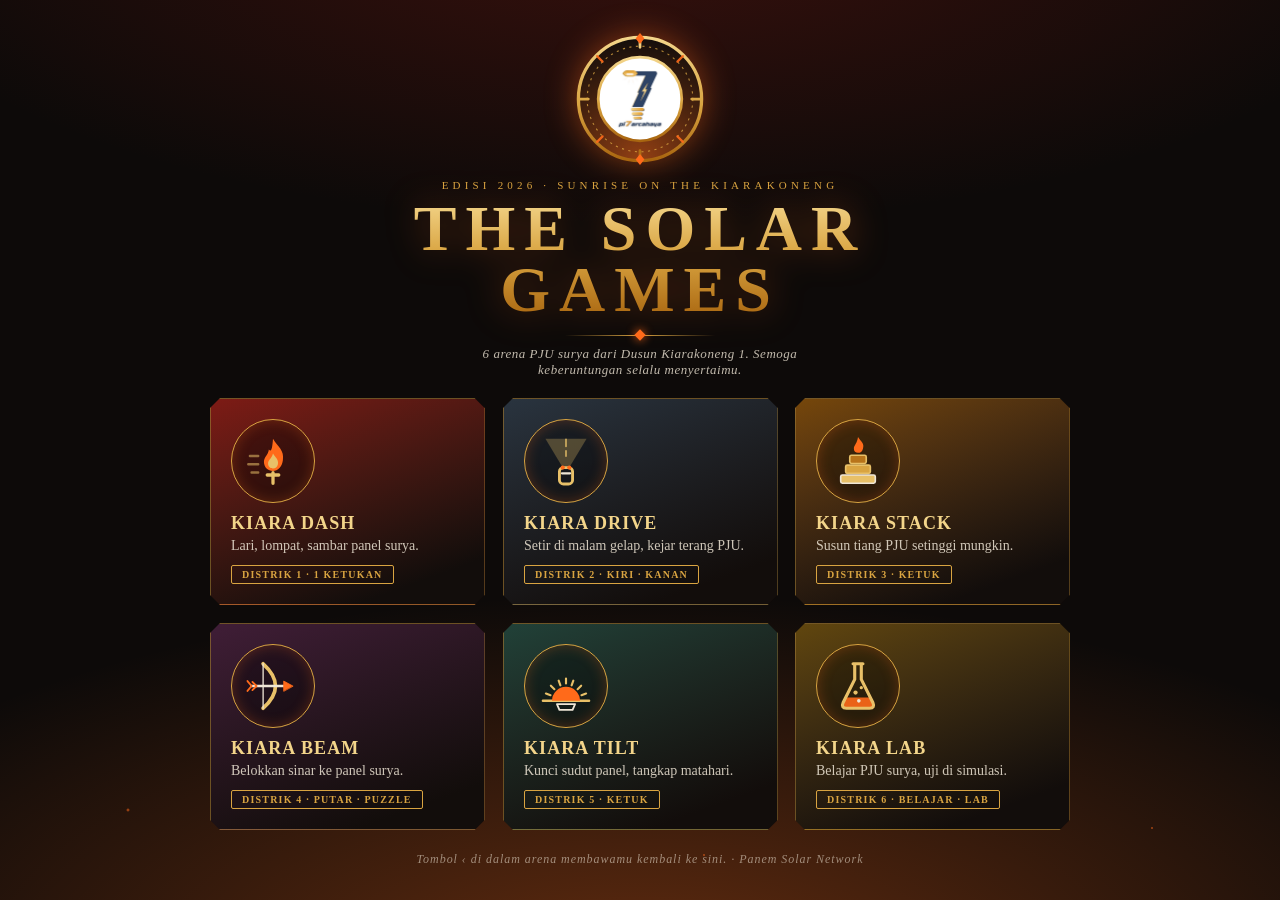
==== commit d0a72680: "Add files via upload" ====
--- a/index.html
+++ b/index.html
@@ -1,11 +1,11 @@
 <!DOCTYPE html>
 <html lang="id">
 <head>
-<meta charset="utf-8">
+<meta charset="utf-8"><meta name="theme-color" content="#0d0a09">
 <meta name="viewport" content="width=device-width, initial-scale=1, viewport-fit=cover">
-<title>Kiarakoneng Solar Arcade</title>
+<title>The Solar Games · Sunrise on the Kiarakoneng 2026</title>
 <style>
-:root{box-sizing:border-box;--bg:#1d2557}
+:root{box-sizing:border-box;--bg:#0d0a09}
 *{box-sizing:border-box}
 html,body{height:100%;margin:0;font-family:"Arial Rounded MT Bold","Trebuchet MS",sans-serif;background:var(--bg);color:#fff;-webkit-tap-highlight-color:transparent}
 #hub{min-height:100%;padding:calc(env(safe-area-inset-top,0px) + 24px) 16px calc(env(safe-area-inset-bottom,0px) + 24px);display:flex;flex-direction:column;align-items:center;overflow-x:hidden}
@@ -44,31 +44,91 @@
 @media (max-height:520px){#hub{padding-top:12px}.logo{width:56px;margin-bottom:6px}header h1{font-size:28px}header{margin-bottom:10px}.list{grid-template-columns:repeat(3,1fr)}.ic{width:52px;height:52px}.ic svg{width:40px;height:40px}.g{padding:12px}#intro{justify-content:flex-start}}
 #mus{position:absolute;top:calc(env(safe-area-inset-top,0px) + 10px);left:50%;transform:translateX(-50%);z-index:11;width:38px;height:38px;border:0;border-radius:12px;background:rgba(0,0,0,.28);color:#fff;font:900 18px/1 inherit;cursor:pointer;opacity:.7}#mus:hover,#mus:focus-visible{opacity:1}#mus:focus-visible{outline:3px solid #fff;outline-offset:2px}
 
+
+/* ===== Hunger Games 2026 theme ===== */
+:root{--ash:#0d0a09;--coal:#1a1412;--ember:#ff6a1a;--gold:#d9a441;--gold2:#f3d58a;--blood:#8f1d14;--bone:#efe6d6;--serif:"Trajan Pro","Cinzel","Palatino Linotype",Georgia,serif}
+html,body{background:radial-gradient(120% 70% at 50% 108%,rgba(255,106,26,.35),transparent 60%),radial-gradient(90% 50% at 50% -10%,rgba(143,29,20,.35),transparent 70%),var(--ash);color:var(--bone);font-family:var(--serif)}
+#hub{position:relative;isolation:isolate}
+#hub::before{content:"";position:fixed;inset:0;z-index:-1;pointer-events:none;background:radial-gradient(2px 2px at 10% 90%,var(--ember),transparent),radial-gradient(2px 2px at 30% 80%,var(--gold),transparent),radial-gradient(1.5px 1.5px at 55% 95%,var(--ember),transparent),radial-gradient(2px 2px at 75% 85%,var(--gold2),transparent),radial-gradient(1.5px 1.5px at 90% 92%,var(--ember),transparent);background-size:100% 100%;animation:rise 9s linear infinite;opacity:.8}
+@keyframes rise{from{transform:translateY(12%);opacity:0}20%{opacity:.9}to{transform:translateY(-70%);opacity:0}}
+.logo{width:72px;background:transparent;border-radius:50%;padding:5px;border:2px solid var(--gold);box-shadow:0 0 0 4px rgba(217,164,65,.18),0 0 28px rgba(255,106,26,.45);filter:sepia(.3) saturate(1.1)}
+.edi{font-size:11px;letter-spacing:.38em;text-transform:uppercase;color:var(--gold);margin-bottom:8px}
+header h1{font-family:var(--serif);font-weight:900;font-size:clamp(38px,12vw,64px);line-height:.95;letter-spacing:.14em;margin:0;background:linear-gradient(180deg,var(--gold2),var(--gold) 45%,#a8650f);-webkit-background-clip:text;background-clip:text;color:transparent;text-shadow:none;filter:drop-shadow(0 0 18px rgba(255,106,26,.35))}
+.rule{display:flex;justify-content:center;margin:14px 0 10px}.rule i{width:150px;height:1px;background:linear-gradient(90deg,transparent,var(--gold),transparent);position:relative}.rule i::after{content:"";position:absolute;left:50%;top:-4px;width:8px;height:8px;background:var(--ember);transform:translateX(-50%) rotate(45deg);box-shadow:0 0 10px var(--ember)}
+header p{font-size:13px;letter-spacing:.04em;opacity:.8;max-width:340px;margin:0 auto;font-style:italic}
+.g{position:relative;overflow:hidden;background:linear-gradient(160deg,color-mix(in srgb,var(--c) 70%,#000),#120d0b 85%);border:1px solid rgba(217,164,65,.45);border-radius:6px;clip-path:polygon(0 10px,10px 0,calc(100% - 10px) 0,100% 10px,100% calc(100% - 10px),calc(100% - 10px) 100%,10px 100%,0 calc(100% - 10px));box-shadow:none;transition:transform .15s,filter .15s}
+.g::after{content:"";position:absolute;inset:0;background:radial-gradient(80% 60% at 50% 120%,rgba(255,106,26,.28),transparent);opacity:0;transition:opacity .2s}
+.g:hover::after,.g:focus-visible::after{opacity:1}.g:hover{filter:brightness(1.12)}
+.g:active{transform:scale(.97);box-shadow:none}
+.g:focus-visible{outline:2px solid var(--gold2);outline-offset:3px}
+.ic{border-radius:50%;background:rgba(0,0,0,.35);border:1px solid var(--gold);box-shadow:inset 0 0 14px rgba(255,106,26,.25)}
+.tx b{font-family:var(--serif);font-size:18px;letter-spacing:.06em;text-transform:uppercase;color:var(--gold2)}
+.tx span{color:var(--bone);opacity:.85}
+.tag{background:transparent;border:1px solid var(--gold);color:var(--gold);border-radius:2px;letter-spacing:.12em;text-transform:uppercase;font-size:10px;font-weight:700}
+footer{letter-spacing:.08em;opacity:.55;font-style:italic}
+#intro{background:radial-gradient(90% 60% at 50% 100%,rgba(255,106,26,.3),transparent),var(--ash)!important;font-family:var(--serif)}
+.bub{background:var(--coal);color:var(--gold2);border:1px solid var(--gold);border-radius:4px;font-style:italic;font-weight:400}
+#intro h2{font-family:var(--serif);letter-spacing:.12em;text-transform:uppercase;color:var(--gold2)}
+.mis{background:rgba(0,0,0,.4);border:1px solid rgba(217,164,65,.4);border-radius:4px}.mis b{color:var(--ember)}
+.ib{font-family:var(--serif);letter-spacing:.14em;text-transform:uppercase;font-size:14px;border-radius:2px;background:linear-gradient(180deg,var(--gold2),var(--gold));color:#1a0f08;box-shadow:0 0 24px rgba(255,106,26,.4)}
+.ib.alt{background:transparent;border:1px solid var(--gold);color:var(--gold);box-shadow:none}
+
+.logo{display:none!important}
+.emblem{display:block;width:132px;height:132px;margin:0 auto 14px;overflow:visible;filter:drop-shadow(0 0 16px rgba(255,106,26,.45))}
+@media (max-height:520px){.emblem{width:60px;height:60px;margin-bottom:6px}}
+
+#intro{background:radial-gradient(85% 55% at 50% 105%,color-mix(in srgb,var(--gc,#b3261e) 70%,transparent),transparent),radial-gradient(70% 40% at 50% -5%,rgba(217,164,65,.14),transparent),var(--ash)!important;gap:14px}
+#intro::before{content:"";position:fixed;inset:calc(env(safe-area-inset-top,0px) + 12px) 12px calc(env(safe-area-inset-bottom,0px) + 12px);border:1px solid rgba(217,164,65,.45);pointer-events:none;clip-path:polygon(0 14px,14px 0,calc(100% - 14px) 0,100% 14px,100% calc(100% - 14px),calc(100% - 14px) 100%,14px 100%,0 calc(100% - 14px))}
+.dist{font-size:11px;letter-spacing:.3em;text-transform:uppercase;color:var(--gold)}
+.cov-ic{width:132px;height:132px;border-radius:50%;display:flex;align-items:center;justify-content:center;background:radial-gradient(circle,rgba(0,0,0,.55),rgba(0,0,0,.25));border:2px solid var(--gold);box-shadow:0 0 0 6px rgba(217,164,65,.14),0 0 44px color-mix(in srgb,var(--gc,#ff6a1a) 75%,transparent)}
+.cov-ic svg{width:86px;height:86px}
+#intro .av svg{display:none}#intro .av{display:block}
+.bub{margin:0;max-width:360px;border-radius:2px;border-left:3px solid var(--ember);background:rgba(0,0,0,.45);color:var(--gold2);font-size:15px;text-align:left}
+.bub::before{content:"“ "}.bub::after{content:" ”"}
+.chips{display:flex;gap:8px;flex-wrap:wrap;justify-content:center;max-width:420px}
+.chips span{display:flex;flex-direction:column;gap:2px;min-width:104px;padding:7px 12px;border:1px solid rgba(217,164,65,.5);background:rgba(0,0,0,.4);font-size:13px;color:var(--bone);text-align:center}
+.chips em{font-style:normal;font-size:9.5px;letter-spacing:.22em;text-transform:uppercase;color:var(--gold)}
+@media (max-height:520px){.cov-ic{width:72px;height:72px}.cov-ic svg{width:48px;height:48px}}
+#bk,#mus{background:rgba(13,10,9,.72)!important;border:1px solid rgba(217,164,65,.6)!important;color:#e8c068!important;border-radius:4px!important}
+#hub::before{will-change:transform}html.pl #hub::before{animation-play-state:paused}.g{contain:layout paint}
+@media (prefers-reduced-motion:reduce){#hub::before{animation:none}}
 </style>
 </head>
 <body>
 <div id="hub">
-<header><img class="logo" src="[data-uri]" alt="Logo pi7arcahaya"><h1>Kiara Arcade</h1><p>6 game PJU surya dari Dusun Kiarakoneng 1</p></header>
+<header><img class="logo" src="[data-uri]" alt="Logo pi7arcahaya"><svg class="emblem" viewBox="0 0 120 120" role="img" aria-label="Logo pi7arcahaya, Solar Games" xmlns="http://www.w3.org/2000/svg">
+<defs><linearGradient id="eg" x1="0" y1="0" x2="0" y2="1"><stop offset="0" stop-color="#f3d58a"/><stop offset=".55" stop-color="#d9a441"/><stop offset="1" stop-color="#a8650f"/></linearGradient>
+<radialGradient id="eh" cx=".5" cy="1" r="1"><stop offset="0" stop-color="#ff6a1a" stop-opacity=".55"/><stop offset="1" stop-color="#ff6a1a" stop-opacity="0"/></radialGradient>
+<clipPath id="ec"><circle cx="60" cy="60" r="35"/></clipPath></defs>
+<circle cx="60" cy="60" r="57" fill="#120d0b"/><circle cx="60" cy="60" r="57" fill="url(#eh)"/>
+<circle cx="60" cy="60" r="56" fill="none" stroke="url(#eg)" stroke-width="3"/>
+<circle cx="60" cy="60" r="48" fill="none" stroke="#d9a441" stroke-width="1" stroke-dasharray="2 4" opacity=".8"/>
+<g stroke="url(#eg)" stroke-width="2.5" stroke-linecap="round"><path d="M60 5v8M60 107v8M5 60h8M107 60h8"/></g>
+<g stroke="#ff6a1a" stroke-width="2" stroke-linecap="round" opacity=".9"><path d="M21 21l5 5M99 21l-5 5M21 99l5-5M99 99l-5-5"/></g>
+<circle cx="60" cy="60" r="38" fill="#ffffff" stroke="url(#eg)" stroke-width="2.5"/>
+<g clip-path="url(#ec)"><image id="emb-img" x="39.77" y="33.93" width="40.46" height="52.15" preserveAspectRatio="xMidYMid meet"/></g>
+<path d="M60 0l4 5-4 5-4-5z" fill="#ff6a1a"/><path d="M60 110l4 5-4 5-4-5z" fill="#ff6a1a"/>
+</svg><script>document.getElementById('emb-img').setAttribute('href',document.querySelector('.logo').src)</script><div class="edi">Edisi 2026 · Sunrise on the Kiarakoneng</div><h1>THE SOLAR<br>GAMES</h1><div class="rule"><i></i></div><p>6 arena PJU surya dari Dusun Kiarakoneng 1. Semoga keberuntungan selalu menyertaimu.</p></header>
 <div class="list">
-<button class="g" data-g="dash" style="--c:#ff5a5f"><span class="ic" aria-hidden="true"><svg viewBox="0 0 68 68" width="56" height="56"><circle cx="42" cy="15" r="8" fill="#fff"/><g stroke="#fff" stroke-width="8" stroke-linecap="round" stroke-linejoin="round" fill="none"><path d="M40 28L35 43L46 50L43 61"/><path d="M40 31L51 38"/><path d="M35 43L24 49"/></g><path d="M8 28h12M5 40h14M9 52h10" stroke="#fff" stroke-width="4" stroke-linecap="round" opacity=".6"/></svg></span><span class="tx"><b>Kiara Dash</b><span>Lari, lompat, sambar panel surya.</span><i class="tag">1 ketukan</i></span></button><button class="g" data-g="drive" style="--c:#3a86ff"><span class="ic" aria-hidden="true"><svg viewBox="0 0 68 68" width="56" height="56"><rect x="21" y="8" width="26" height="52" rx="11" fill="#fff"/><rect x="26" y="24" width="16" height="13" rx="3" style="fill:var(--c)"/><circle cx="28" cy="15" r="3" fill="#ffe45c"/><circle cx="40" cy="15" r="3" fill="#ffe45c"/></svg></span><span class="tx"><b>Kiara Drive</b><span>Setir di malam gelap, kejar terang PJU.</span><i class="tag">Kiri · Kanan</i></span></button><button class="g" data-g="stack" style="--c:#ff9f1c"><span class="ic" aria-hidden="true"><svg viewBox="0 0 68 68" width="56" height="56"><rect x="14" y="46" width="40" height="12" rx="4" fill="#fff"/><rect x="19" y="30" width="30" height="12" rx="4" fill="#fff"/><rect x="25" y="14" width="18" height="12" rx="4" fill="#ffe45c"/></svg></span><span class="tx"><b>Kiara Stack</b><span>Susun tiang PJU setinggi mungkin.</span><i class="tag">Ketuk</i></span></button><button class="g" data-g="grid" style="--c:#7b5cff"><span class="ic" aria-hidden="true"><svg viewBox="0 0 68 68" width="56" height="56"><path d="M8 54L32 30L54 52" stroke="#ffe45c" stroke-width="5" fill="none" stroke-linecap="round" stroke-linejoin="round"/><rect x="20" y="26" width="24" height="8" rx="4" fill="#fff" transform="rotate(-45 32 30)"/><circle cx="9" cy="54" r="6" fill="#ffe45c"/><rect x="48" y="48" width="14" height="10" rx="3" fill="#fff"/></svg></span><span class="tx"><b>Kiara Beam</b><span>Belokkan sinar ke panel surya.</span><i class="tag">Putar · Puzzle</i></span></button><button class="g" data-g="tilt" style="--c:#2ec4b6"><span class="ic" aria-hidden="true"><svg viewBox="0 0 68 68" width="56" height="56"><circle cx="50" cy="15" r="8" fill="#ffe45c"/><rect x="31" y="34" width="6" height="24" fill="#fff"/><rect x="12" y="29" width="44" height="9" rx="4.5" fill="#fff" transform="rotate(-18 34 34)"/></svg></span><span class="tx"><b>Kiara Tilt</b><span>Kunci sudut panel, tangkap matahari.</span><i class="tag">Ketuk</i></span></button><button class="g" data-g="sci" style="--c:#06b88a"><span class="ic" aria-hidden="true"><svg viewBox="0 0 68 68" width="56" height="56"><path d="M27 8h14v18l13 24q3 9-6 9H20q-9 0-6-9l13-24z" fill="#fff"/><path d="M22 44h24" stroke-width="4" stroke-linecap="round" style="stroke:var(--c)"/><circle cx="52" cy="14" r="6" fill="#ffe45c"/></svg></span><span class="tx"><b>Kiara Lab</b><span>Belajar PJU surya, uji di simulasi.</span><i class="tag">Belajar · Lab</i></span></button>
+<button class="g" data-g="dash" style="--c:#b3261e"><span class="ic" aria-hidden="true"><svg viewBox="0 0 68 68" width="56" height="56" fill="none" stroke-linecap="round" stroke-linejoin="round"><path d="M34 7C40 17 48 21 46 33C45 41 40 46 34 46C28 46 23 42 23 35C23 29 28 27 29 20C31 23 33 22 34 7Z" fill="#ff6a1a"/><path d="M34 25C37 30 41 32 40 38C39 42 37 43 34 43C31 43 28 41 28 37C28 33 32 32 34 25Z" fill="#e8c068"/><path d="M34 48V61M27 51H41" stroke="#e8c068" stroke-width="4"/><path d="M6 28h10M4 38h12M8 48h8" stroke="#e8c068" stroke-width="3" opacity=".55"/></svg></span><span class="tx"><b>Kiara Dash</b><span>Lari, lompat, sambar panel surya.</span><i class="tag">Distrik 1 · 1 ketukan</i></span></button><button class="g" data-g="drive" style="--c:#3b4a5a"><span class="ic" aria-hidden="true"><svg viewBox="0 0 68 68" width="56" height="56" fill="none" stroke-linecap="round" stroke-linejoin="round"><path d="M30 42L9 7H59L38 42Z" fill="#e8c068" opacity=".28"/><rect x="26" y="42" width="16" height="20" rx="5" stroke="#e8c068" stroke-width="3.5"/><path d="M29 49h10" stroke="#efe6d6" stroke-width="2.5"/><circle cx="30" cy="42" r="2.6" fill="#ff6a1a"/><circle cx="38" cy="42" r="2.6" fill="#ff6a1a"/><path d="M34 8v8M34 22v6" stroke="#e8c068" stroke-width="2.5" opacity=".7"/></svg></span><span class="tx"><b>Kiara Drive</b><span>Setir di malam gelap, kejar terang PJU.</span><i class="tag">Distrik 2 · Kiri · Kanan</i></span></button><button class="g" data-g="stack" style="--c:#a8650f"><span class="ic" aria-hidden="true"><svg viewBox="0 0 68 68" width="56" height="56" fill="none" stroke-linecap="round" stroke-linejoin="round"><path d="M34 5C38 11 42 13 40 19C39 23 37 24 34 24C31 24 29 22 29 19C29 15 33 13 34 5Z" fill="#ff6a1a"/><rect x="24" y="27" width="20" height="10" rx="2" fill="#b8741a" stroke="#e8c068" stroke-width="2"/><rect x="19" y="39" width="30" height="10" rx="2" fill="#d9a441" stroke="#e8c068" stroke-width="2"/><rect x="13" y="51" width="42" height="10" rx="2" fill="#e8c068" stroke="#efe6d6" stroke-width="2"/></svg></span><span class="tx"><b>Kiara Stack</b><span>Susun tiang PJU setinggi mungkin.</span><i class="tag">Distrik 3 · Ketuk</i></span></button><button class="g" data-g="grid" style="--c:#5b2a4e"><span class="ic" aria-hidden="true"><svg viewBox="0 0 68 68" width="56" height="56" fill="none" stroke-linecap="round" stroke-linejoin="round"><path d="M22 7Q52 34 22 61" stroke="#e8c068" stroke-width="4.5"/><path d="M22 7V61" stroke="#efe6d6" stroke-width="1.6"/><path d="M8 34H54" stroke="#efe6d6" stroke-width="3"/><path d="M58 34L47 28V40Z" fill="#ff6a1a" stroke="#ff6a1a" stroke-width="1"/><path d="M8 34L3 28M8 34L3 40M14 34L9 29M14 34L9 39" stroke="#ff6a1a" stroke-width="2.2"/></svg></span><span class="tx"><b>Kiara Beam</b><span>Belokkan sinar ke panel surya.</span><i class="tag">Distrik 4 · Putar · Puzzle</i></span></button><button class="g" data-g="tilt" style="--c:#2f5d50"><span class="ic" aria-hidden="true"><svg viewBox="0 0 68 68" width="56" height="56" fill="none" stroke-linecap="round" stroke-linejoin="round"><path d="M6 52H62" stroke="#e8c068" stroke-width="3"/><path d="M17 52a17 17 0 0 1 34 0Z" fill="#ff6a1a"/><path d="M34 31V25M48.1 37.9L52.4 33.6M19.9 37.9L15.6 33.6M15.2 45.2L9.6 43.1M52.8 45.2L58.4 43.1M40.8 33.2L42.9 27.6M27.2 33.2L25.1 27.6" stroke="#e8c068" stroke-width="2.6"/><path d="M26 63H42L45 56H23Z" stroke="#efe6d6" stroke-width="2.2"/></svg></span><span class="tx"><b>Kiara Tilt</b><span>Kunci sudut panel, tangkap matahari.</span><i class="tag">Distrik 5 · Ketuk</i></span></button><button class="g" data-g="sci" style="--c:#8a6414"><span class="ic" aria-hidden="true"><svg viewBox="0 0 68 68" width="56" height="56" fill="none" stroke-linecap="round" stroke-linejoin="round"><path d="M20 48H48L52 55Q54 61 48 61H20Q14 61 16 55Z" fill="#ff6a1a" opacity=".9"/><path d="M28 7H40M30 7V26L16 54Q13 61 20 61H48Q55 61 52 54L38 26V7" stroke="#e8c068" stroke-width="3.8"/><circle cx="31" cy="42" r="2.6" fill="#e8c068"/><circle cx="38" cy="36" r="2" fill="#e8c068"/><circle cx="35" cy="52" r="2.2" fill="#efe6d6"/></svg></span><span class="tx"><b>Kiara Lab</b><span>Belajar PJU surya, uji di simulasi.</span><i class="tag">Distrik 6 · Belajar · Lab</i></span></button>
 </div>
-<footer>Tombol ‹ di dalam game membawamu kembali ke sini.</footer>
+<footer>Tombol ‹ di dalam arena membawamu kembali ke sini. · Panem Solar Network</footer>
 </div>
-<div id="intro" class="hide" role="dialog" aria-modal="true" aria-labelledby="in-t"><div class="av"><svg viewBox="0 0 84 96" width="84" height="96" aria-hidden="true"><g transform="translate(40 88) scale(1.6)"><rect x="-10" y="-12" width="8" height="12" rx="4" fill="#2b4a8a"/><rect x="2" y="-12" width="8" height="12" rx="4" fill="#2b4a8a"/><rect x="-24" y="-30" width="10" height="16" rx="3" fill="#2f6bff"/><rect x="-12" y="-28" width="24" height="20" rx="9" fill="#ff8a3d"/><circle cx="2" cy="-38" r="13" fill="#e2a46d"/><path d="M-11 -40a13 13 0 0 1 26 0z" fill="#2b1b12"/><circle cx="6" cy="-36" r="2.3" fill="#1d1d2b"/><circle cx="12" cy="-36" r="2.3" fill="#1d1d2b"/><path d="M5 -31q4 3 8 0" stroke="#1d1d2b" stroke-width="1.8" fill="none" stroke-linecap="round"/></g></svg><div class="bub" id="in-b">Tolong bantu saya!</div></div><h2 id="in-t"></h2><p id="in-s"></p><div class="mis"><b>Misi kamu</b><span id="in-m"></span></div><button class="ib" id="in-go">Siap, bantu Mang Teten</button><button class="ib alt" id="in-no">Kembali</button></div>
+<div id="intro" class="hide" role="dialog" aria-modal="true" aria-labelledby="in-t"><div class="dist" id="in-d"></div><div class="cov-ic" id="in-i" aria-hidden="true"></div><div class="av"><svg viewBox="0 0 84 96" width="84" height="96" aria-hidden="true"><g transform="translate(40 88) scale(1.6)"><rect x="-10" y="-12" width="8" height="12" rx="4" fill="#2b4a8a"/><rect x="2" y="-12" width="8" height="12" rx="4" fill="#2b4a8a"/><rect x="-24" y="-30" width="10" height="16" rx="3" fill="#2f6bff"/><rect x="-12" y="-28" width="24" height="20" rx="9" fill="#ff8a3d"/><circle cx="2" cy="-38" r="13" fill="#e2a46d"/><path d="M-11 -40a13 13 0 0 1 26 0z" fill="#2b1b12"/><circle cx="6" cy="-36" r="2.3" fill="#1d1d2b"/><circle cx="12" cy="-36" r="2.3" fill="#1d1d2b"/><path d="M5 -31q4 3 8 0" stroke="#1d1d2b" stroke-width="1.8" fill="none" stroke-linecap="round"/></g></svg><div class="bub" id="in-b">Tolong bantu saya!</div></div><h2 id="in-t"></h2><p id="in-s"></p><div class="chips" id="in-c"></div><div class="mis"><b>Misi arena</b><span id="in-m"></span></div><button class="ib" id="in-go">Maju ke arena</button><button class="ib alt" id="in-no">Kembali</button></div>
 <div id="play" class="hide"><button id="mus" class="hide" aria-label="Musik">♪</button></div>
 <script>
-const GAMES={"stack":"\u003c!DOCTYPE html>\n\u003chtml lang=\"id\">\n\u003chead>\n\u003cmeta charset=\"utf-8\">\n\u003cmeta name=\"viewport\" content=\"width=device-width, initial-scale=1, viewport-fit=cover\">\n\u003c!--\n MUSIK: \"Terang di Kiarakoneng\" (komposisi orisinal, dibuat prosedural dengan WebAudio)\n Kunci C mayor (pentatonik C-D-E-G-A), birama 4/4, 8 birama, diulang. Tempo: Siang 100 BPM, Malam 76 BPM, Hujan 88 BPM.\n Akord per birama: C | F | Am | G | C | F | G | C\n Melodi (nomor di kurung = jumlah ketukan, tanpa angka = 1 ketukan):\n | E5 G5 A5 G5 | E5 D5 C5(2) | D5 E5 G5 E5 | D5(2) C5 A4 | C5 E5 G5 A5 | C6(1.5) A5(.5) G5(2) | E5 G5 E5 D5 | C5(4) |\n Bass: akar akord di ketukan 1, kuint di ketukan 3. Data lengkap ada di konstanta SONG pada skrip.\n-->\n\u003ctitle>Kiara Stack\u003c/title>\n\u003cstyle>\n:root{box-sizing:border-box;padding-top:env(safe-area-inset-top,0px);padding-bottom:env(safe-area-inset-bottom,0px);--ink:#0e3b43;--card:#ffffffee;--btn:#f2b705;--btnt:#2b2200}\n@media (prefers-color-scheme:dark){:root:not([data-theme=\"light\"]){--ink:#e8fff6;--card:#10262cee;--btn:#f2b705;--btnt:#2b2200}}\n:root[data-theme=\"dark\"]{--ink:#e8fff6;--card:#10262cee}\nhtml,body{height:100%;margin:0;background:#2a9d9a;font-family:\"Trebuchet MS\",\"Segoe UI\",sans-serif;overflow:hidden;touch-action:manipulation;user-select:none}\ncanvas{display:block;width:100%;height:100%}\n#hud{position:absolute;left:0;right:0;top:env(safe-area-inset-top,0px);padding:12px;color:#fff;pointer-events:none;display:flex;justify-content:space-between;align-items:flex-start;gap:8px}\n#seg{font-size:clamp(40px,12vw,64px);font-weight:300;line-height:1}\n#seg small{font-size:.35em;opacity:.85}\n#info{text-align:right;font-size:14px;line-height:1.5}\n#ov{position:absolute;inset:0;display:flex;align-items:center;justify-content:center;padding:20px}\n.card{background:var(--card);color:var(--ink);border-radius:18px;padding:22px 20px 18px;width:min(100%,360px);text-align:center;box-shadow:0 12px 40px #0005;backdrop-filter:blur(8px);-webkit-backdrop-filter:blur(8px)}\n.card h1{font-size:26px;margin:0 0 8px;font-weight:600}\n.card p{margin:6px 0;font-size:14px;line-height:1.5}\n.big{font-size:56px;font-weight:300;margin:4px 0}\nbutton{margin-top:14px;background:var(--btn);color:var(--btnt);border:0;border-radius:10px;padding:12px 26px;font-size:16px;font-weight:700;cursor:pointer}\nbutton:focus-visible{outline:3px solid var(--ink);outline-offset:2px}\n.hide{display:none!important}\n.card{max-height:100%;overflow:auto}\n#toast{position:absolute;left:50%;bottom:calc(env(safe-area-inset-bottom,0px) + 20px);transform:translateX(-50%);width:min(92vw,420px);background:rgba(8,28,36,.74);color:#fff;border-radius:14px;padding:10px 14px;font-size:13px;line-height:1.45;pointer-events:none;backdrop-filter:blur(8px);-webkit-backdrop-filter:blur(8px);animation:tin .35s ease-out}\n#toast b{display:block;color:#ffe27a;font-size:12px;margin-bottom:2px}\n@keyframes tin{from{opacity:0;transform:translate(-50%,10px)}to{opacity:1;transform:translate(-50%,0)}}\n.edu{background:rgba(242,183,5,.18);border-radius:12px;padding:8px 12px;margin-top:8px;text-align:left;font-size:13px;line-height:1.45}\n.edu b{display:block;font-size:12px;margin-bottom:2px}\n.lp{text-align:left}.lp h2{font-size:18px;margin:0 0 8px}.lp p{font-size:14px;line-height:1.5;margin:8px 0}.lp ul{margin:8px 0;padding-left:18px;font-size:14px;line-height:1.5}.lp li{margin-bottom:4px}\n.dots{display:flex;justify-content:center;gap:6px;margin-top:10px}.dots i{width:8px;height:8px;border-radius:50%;background:var(--ink);opacity:.25}.dots i.on{opacity:.9}\n@media (prefers-reduced-motion:reduce){#toast{animation:none}}\n.pnl{background:rgba(8,28,36,.34);backdrop-filter:blur(6px);-webkit-backdrop-filter:blur(6px);border-radius:12px;padding:8px 10px}\n#info{margin-left:auto;min-width:0;font-size:12.5px}#lvl{font-weight:700}\n#pz,#mu{pointer-events:auto;margin:0;width:40px;height:40px;padding:0;flex:none;border-radius:12px;background:rgba(8,28,36,.34);color:#fff;font-size:12px;letter-spacing:-2px}#mu{font-size:18px;letter-spacing:0}.btns{display:flex;flex-direction:column;gap:6px;flex:none}.mu2{margin:10px 0 0;padding:8px 14px;font-size:13px;width:100%}\n#hint{position:absolute;left:50%;bottom:calc(env(safe-area-inset-bottom,0px) + 28px);transform:translateX(-50%);background:rgba(8,28,36,.5);color:#fff;padding:10px 16px;border-radius:999px;font-size:14px;pointer-events:none;white-space:nowrap}\n.row{display:flex;gap:8px}.row button{flex:1;margin-top:14px;padding:12px 8px}.row .alt{margin-left:0}\n.stat{display:flex;justify-content:center;flex-wrap:wrap;gap:4px 14px;font-size:13px;opacity:.85;margin-top:6px}\n.rec{display:inline-block;background:var(--btn);color:var(--btnt);font-size:12px;font-weight:700;border-radius:999px;padding:3px 10px;margin-bottom:6px}\n.card .sub{font-weight:600;font-size:15px}.card .how{opacity:.8;font-size:13px}\n.lvls{display:flex;flex-direction:column;gap:8px;margin-top:10px}\n.lv{margin:0;width:100%;display:flex;gap:12px;align-items:center;text-align:left;padding:10px 14px;border-radius:12px}\n.lv .ic{font-size:26px;line-height:1}.lv .tx{flex:1;display:flex;flex-direction:column;line-height:1.25}.lv .tx b{font-size:16px}.lv .tx small{font-size:12px;font-weight:500;opacity:.8}.lv .bs{font-size:12px;font-weight:600;opacity:.85;white-space:nowrap}\n.lv[data-m=malam]{background:#1b2a5c;color:#fff}\n.lv[data-m=hujan]{background:#5b7284;color:#fff}\n.alt{background:transparent;color:var(--ink);box-shadow:inset 0 0 0 2px var(--ink);margin-left:8px}\n.pips{display:flex;gap:2px;width:min(32vw,230px)}\n.pip{flex:1;min-width:0;height:10px;border-radius:3px;background:rgba(255,255,255,.28);box-shadow:0 1px 3px #0003}\n.pip.cur{background:#fff;animation:blink .7s ease-in-out infinite alternate}\n@keyframes blink{from{opacity:.4}to{opacity:1}}\n#cmb{display:inline-block;transform-origin:left center;margin-top:8px;font-size:clamp(18px,5vw,24px);font-weight:700;color:#ffe27a;min-height:1.3em}\n#cmb.bump{animation:bump .35s ease-out}\n@keyframes bump{0%{transform:scale(1.7)}100%{transform:scale(1)}}\n@media (prefers-reduced-motion:reduce){.pip.cur,#cmb.bump{animation:none}}\n.meter{height:8px;border-radius:4px;background:#0003;overflow:hidden;margin:6px 0 10px}\n.meter i{display:block;height:100%;background:linear-gradient(90deg,#ff8c32,#fff3c4)}\n#bkx{position:fixed;z-index:50;top:calc(env(safe-area-inset-top,0px) + 12px);right:108px;width:40px;height:40px;min-height:0;margin:0;padding:0;display:flex;align-items:center;justify-content:center;border:0;border-radius:12px;background:rgba(8,28,36,.42);color:#fff;font:700 26px/1 \"Trebuchet MS\",sans-serif;letter-spacing:0;text-transform:none;box-shadow:none;cursor:pointer}\n#bkx:focus-visible{outline:3px solid #fff;outline-offset:2px}\n#info{margin-right:50px}\n#ov[style*=\"flex-end\"]{z-index:30;align-items:flex-start!important;background:#2f6bdf;padding:calc(env(safe-area-inset-top,0px) + 64px) 20px calc(env(safe-area-inset-bottom,0px) + 28px);overflow:auto;animation:pgin .3s ease-out}\n#ov[style*=\"flex-end\"] .card{--ink:#fff;--card:transparent;background:transparent;color:#fff;box-shadow:none;backdrop-filter:none;-webkit-backdrop-filter:none;max-height:none;overflow:visible;width:min(100%,420px);margin:auto;padding:0;text-align:center}\n#ov[style*=\"flex-end\"] .card:has(.big)::before{content:\"Hasil permainan\";display:block;font-size:13px;letter-spacing:4px;text-transform:uppercase;opacity:.75;margin-bottom:14px}\n#ov[style*=\"flex-end\"] .big{font-size:96px;font-weight:900;line-height:1;margin:6px 0}\n#ov[style*=\"flex-end\"] .card h1{font-size:30px;font-weight:900}\n@keyframes pgin{from{opacity:0;transform:translateY(24px)}to{opacity:1;transform:none}}\n.an{margin-top:8px;text-align:left}.an b{display:block;font-size:12px;letter-spacing:1px;text-transform:uppercase;opacity:.85}.bars{display:flex;align-items:flex-end;gap:3px;height:86px;padding-top:16px;margin:8px 0 0;border-bottom:2px solid rgba(255,255,255,.4)}.bars i{flex:1;position:relative;background:rgba(255,255,255,.55);border-radius:3px 3px 0 0}.bars i em{position:absolute;bottom:100%;left:50%;transform:translateX(-50%);margin-bottom:2px;font-style:normal;font-weight:900;line-height:1;white-space:nowrap}.bars i.pf{background:#ffe45c}.bars i.pw{background:#ff7a6b}.bx{display:flex;gap:3px;margin:2px 0 4px}.bx span{flex:1;text-align:center;opacity:.7;font-weight:700}.an .dl{opacity:.8;font-size:12px;word-break:break-word}.an .cap{opacity:.65;font-size:11px;line-height:1.4}.an p{margin:4px 0;font-size:13px}.an .seq{font-weight:900;word-break:break-word}\u003c/style>\n\u003c/head>\n\u003cbody>\n\u003ccanvas id=\"c\">\u003c/canvas>\n\u003cdiv id=\"hud\">\u003cdiv class=\"pnl\" id=\"left\">\u003cdiv id=\"seg\">\u003c/div>\u003cdiv id=\"cmb\">\u003c/div>\u003c/div>\u003cdiv id=\"info\" class=\"pnl\">\u003cdiv id=\"lvl\">Dusun Kiarakoneng 1\u003c/div>\u003cdiv id=\"lbl\">Segmen tiang\u003c/div>\u003c/div>\u003cdiv class=\"btns\">\u003cbutton id=\"mu\" aria-label=\"Musik\">🔊\u003c/button>\u003cbutton id=\"pz\" aria-label=\"Jeda\">❚❚\u003c/button>\u003c/div>\u003c/div>\n\u003cdiv id=\"hint\" class=\"hide\">Ketuk layar untuk menaruh blok\u003c/div>\n\u003cdiv id=\"toast\" class=\"hide\" role=\"status\" aria-live=\"polite\">\u003c/div>\n\u003cdiv id=\"ov\">\u003cdiv class=\"card\" id=\"card\">\n\u003ch1>Kiara Stack\u003c/h1>\n\u003cp>Terangi Dusun Kiarakoneng 1: bangun tiang PJU tenaga surya dari 10 segmen tiang, lalu pasang 1 modul panel surya di puncak.\u003c/p>\n\u003cp>Ketuk layar (atau spasi) tepat saat blok sejajar. Bagian yang meleset terpotong.\u003c/p>\n\u003cp>\u003cb>Pilih level\u003c/b>\u003c/p>\u003cdiv class=\"lvls\">\u003cbutton class=\"lv\" data-m=\"siang\">\u003cb>Siang\u003c/b>\u003cspan>10 tiang + 1 panel\u003c/span>\u003c/button>\u003cbutton class=\"lv\" data-m=\"malam\">\u003cb>Malam\u003c/b>\u003cspan>15 tiang + 1 panel\u003c/span>\u003c/button>\u003cbutton class=\"lv\" data-m=\"hujan\">\u003cb>Hujan\u003c/b>\u003cspan>20 tiang + 1 panel\u003c/span>\u003c/button>\u003c/div>\n\u003c/div>\u003c/div>\n\u003cscript>\nconst cv=document.getElementById('c'),ctx=cv.getContext('2d');\nconst seg=document.getElementById('seg'),lvlEl=document.getElementById('lvl'),lbl=document.getElementById('lbl'),cmb=document.getElementById('cmb');\nconst ov=document.getElementById('ov'),card=document.getElementById('card');\nlet W,H,DPR,S=1;\nfunction rs(){DPR=window.devicePixelRatio||1;W=innerWidth;H=innerHeight;cv.width=W*DPR;cv.height=H*DPR;S=Math.min(W/480,H*.58/430)}\naddEventListener('resize',rs);rs();\nconst BASE=200,LH=22;let TOTAL=11;\nlet hist=[],layers=[],cur=null,falls=[],state='menu',level=1,cam=0,night=0,pct=0,last=0,combo=0,flash=[];\nfunction reset(){hist=[];layers=[{x:0,z:0,w:BASE,d:BASE}];falls=[];flash=[];combo=0;perfN=0;maxCombo=0;night=0;cam=0;spawn();state='play';upd()}\nfunction spawn(){\n  const n=layers.length,t=layers[n-1],ax=n%2?'x':'z';\n  cur={ax,w:t.w,d:t.d,x:t.x,z:t.z,dir:1,y:n};\n  cur[ax]=t[ax]-185;\n}\nfunction upd(){\n  const n=layers.length-(state==='play'?0:1);\n  seg.innerHTML=Math.min(n,TOTAL)+'\u003csmall>/11\u003c/small>';\n  lvlEl.textContent='Kota '+level;\n  lbl.textContent=layers.length===TOTAL&&state==='play'?'Modul panel surya':'Segmen tiang';\n}\nfunction col(i,l,s){const t=Math.min(i/10,1);return `hsl(${205-t*155},${60+t*30}%,${(36+t*26)+l}%)`}\nfunction iso(X,Z,Y){return [(X-Z)*.866*S+W/2,(X+Z)*.5*S-Y*S+H*.62+cam*S]}\nfunction box(b,i,yo,panel){\n  const y0=i*LH+(yo||0),y1=y0+LH,hw=b.w/2,hd=b.d/2;\n  const p=(x,z,y)=>iso(b.x+x,b.z+z,y);\n  const poly=(pts,c)=>{ctx.beginPath();pts.forEach((q,k)=>k?ctx.lineTo(q[0],q[1]):ctx.moveTo(q[0],q[1]));ctx.closePath();ctx.fillStyle=c;ctx.fill()};\n  if(panel){panelBox(b,y0,y1,hw,hd,p,poly);return}\n  poly([p(-hw,hd,y0),p(hw,hd,y0),p(hw,hd,y1),p(-hw,hd,y1)],panel?'hsl(44,90%,50%)':col(i,-2));\n  poly([p(hw,hd,y0),p(hw,-hd,y0),p(hw,-hd,y1),p(hw,hd,y1)],panel?'hsl(40,85%,42%)':col(i,-9));\n  poly([p(-hw,-hd,y1),p(hw,-hd,y1),p(hw,hd,y1),p(-hw,hd,y1)],panel?'hsl(48,100%,66%)':col(i,7));\n  if(panel){ctx.strokeStyle='#7a5a00';ctx.lineWidth=1.2*S;\n    for(let k=1;k\u003c4;k++){const f=k/4;\n      ctx.beginPath();let a=p(-hw+f*b.w,-hd,y1),c=p(-hw+f*b.w,hd,y1);ctx.moveTo(a[0],a[1]);ctx.lineTo(c[0],c[1]);\n      a=p(-hw,-hd+f*b.d,y1);c=p(hw,-hd+f*b.d,y1);ctx.moveTo(a[0],a[1]);ctx.lineTo(c[0],c[1]);ctx.stroke()}}\n}\nfunction panelBox(b,y0,y1,hw,hd,p,poly){\n  const ym=y0+(y1-y0)*.45,ih=hw*.55,id=hd*.55;\n  poly([p(-ih,id,y0),p(ih,id,y0),p(ih,id,ym),p(-ih,id,ym)],'#2b3138');\n  poly([p(ih,id,y0),p(ih,-id,y0),p(ih,-id,ym),p(ih,id,ym)],'#1b2025');\n  poly([p(-hw,hd,ym),p(hw,hd,ym),p(hw,hd,y1),p(-hw,hd,y1)],'hsl(210,10%,74%)');\n  poly([p(hw,hd,ym),p(hw,-hd,ym),p(hw,-hd,y1),p(hw,hd,y1)],'hsl(210,10%,50%)');\n  poly([p(-hw,-hd,y1),p(hw,-hd,y1),p(hw,hd,y1),p(-hw,hd,y1)],'hsl(210,12%,84%)');\n  const m=Math.max(1.5,Math.min(b.w,b.d)*.06),iw=b.w-2*m,idp=b.d-2*m;\n  if(iw\u003c=2||idp\u003c=2)return;\n  const Q=(u,v)=>p(-hw+m+u*iw,-hd+m+v*idp,y1);\n  const A=Q(0,0),B=Q(1,0),C=Q(1,1),D=Q(0,1);\n  const g=ctx.createLinearGradient(D[0],D[1],B[0],B[1]);\n  g.addColorStop(0,'#0c2257');g.addColorStop(.5,'#1d3f8c');g.addColorStop(1,'#0a1c48');\n  poly([A,B,C,D],g);\n  const cols=Math.max(2,Math.round(b.w/32)),rows=Math.max(2,Math.round(b.d/32));\n  const ln=(a,c)=>{ctx.beginPath();ctx.moveTo(a[0],a[1]);ctx.lineTo(c[0],c[1]);ctx.stroke()};\n  ctx.lineWidth=Math.max(.5,.5*S);ctx.strokeStyle='rgba(220,230,255,.18)';\n  for(let i=1;i\u003c=cols;i++){const u=(i-.5)/cols;ln(Q(u,0),Q(u,1))}\n  ctx.lineWidth=Math.max(.7,.9*S);ctx.strokeStyle='rgba(190,215,255,.45)';\n  for(let i=1;i\u003ccols;i++)ln(Q(i/cols,0),Q(i/cols,1));\n  for(let j=1;j\u003crows;j++)ln(Q(0,j/rows),Q(1,j/rows));\n  poly([Q(.3,0),Q(.46,0),Q(.16,1),Q(0,1)],'rgba(255,255,255,.12)');\n  ctx.strokeStyle='rgba(0,0,0,.35)';ctx.lineWidth=Math.max(.7,S);\n  ctx.beginPath();ctx.moveTo(A[0],A[1]);ctx.lineTo(B[0],B[1]);ctx.lineTo(C[0],C[1]);ctx.lineTo(D[0],D[1]);ctx.closePath();ctx.stroke();\n}\nfunction place(){\n  const t=layers[layers.length-1],a=cur.ax,sz=a==='x'?'w':'d';\n  const delta=cur[a]-t[a],size=t[sz],ov=size-Math.abs(delta);\n  if(ov\u003c=0){falls.push({...cur,i:layers.length,vy:0,yo:0});hist.push({p:0,m:1});fail();return}\n  const nb={x:cur.x,z:cur.z,w:cur.w,d:cur.d};\n  if(Math.abs(delta)\u003c5){nb[a]=t[a];combo++;if(combo>2)nb[sz]=Math.min(BASE,nb[sz]+10);flash.push({x:nb.x,z:nb.z,w:nb.w,d:nb.d,i:layers.length,t:0});onPerfect(nb)}\n  else{\n    combo=0;nb[sz]=ov;nb[a]=t[a]+delta/2;\n    const f={x:cur.x,z:cur.z,w:cur.w,d:cur.d,i:layers.length,vy:0,yo:0};\n    f[sz]=Math.abs(delta);f[a]=(t[a]+cur[a])/2+Math.sign(delta)*size/2;falls.push(f);\n  }\n  layers.push(nb);hist.push({p:Math.round(nb.w*nb.d/(BASE*BASE)*100),f:Math.abs(delta)\u003c5});\n  if(layers.length>TOTAL){finish()}else{spawn()}\n  upd();\n}\nfunction fail(){pct=0;state='result';upd();show()}\nfunction finish(){\n  const p=layers[TOTAL];pct=Math.round(p.w*p.d/(BASE*BASE)*100);state='result';upd();show();\n}\nfunction an(){\n  const H=hist,n=H.length;if(!n)return '';\n  const ps=H.map(h=>h.p),pf=H.filter(h=>h.f).length,miss=H.some(h=>h.m);\n  let run=0,mr=0;H.forEach(h=>{run=h.f?run+1:0;mr=Math.max(mr,run)});\n  const dr=ps.map((p,i)=>(i?ps[i-1]:100)-p);\n  let wd=0,wi=-1;dr.forEach((l,i)=>{if(l>wd){wd=l;wi=i}});\n  const sum=a=>a.reduce((x,y)=>x+y,0),avg=Math.round(sum(ps)/n),h2=n>>1,a1=sum(ps.slice(0,h2))/(h2||1),a2=sum(ps.slice(h2))/((n-h2)||1);\n  const nm=i=>i===TOTAL-1?'panel':'balok '+(i+1);\n  const sg=d=>d>0?'\\u2212'+d:d\u003c0?'+'+(-d):'0';\n  const last=ps[n-1],prevP=n>1?ps[n-2]:100;\n  let tip;\n  if(miss)tip='Meleset total di '+nm(n-1)+' (tumpukan sebelumnya '+prevP+'%). Ketuk saat blok persis sejajar dengan tumpukan.';\n  else if(pf===n)tip='Semua balok tepat sempurna. Presisi kamu luar biasa!';\n  else if(wd>=20)tip='Satu ketukan di '+nm(wi)+' menghabiskan '+wd+' poin ('+(wi?ps[wi-1]:100)+'% menjadi '+ps[wi]+'%). Setelah itu blok makin sempit dan sulit dikejar. Pelankan ritme tepat sebelum titik itu.';\n  else if(a1-a2>=10)tip='Presisi turun di paruh akhir (rata-rata '+Math.round(a1)+'% lalu '+Math.round(a2)+'%). Blok makin sempit, jadi tunggu sampai benar-benar sejajar.';\n  else if(sum(dr.slice(0,3))>=15)tip='Tiga balok pertama sudah kehilangan '+sum(dr.slice(0,3))+' poin. Ketukan awal menentukan lebar seluruh tiang, jadi mulai dengan tenang.';\n  else if(wd>=12)tip='Penurunan terbesar di '+nm(wi)+': '+(wi?ps[wi-1]:100)+'% menjadi '+ps[wi]+'% (turun '+wd+'). Ketukan terlalu cepat atau terlambat di titik itu.';\n  else tip='Ritme stabil: presisi hilang sedikit demi sedikit dan merata.';\n  const gap=pct\u003c80?' Kurang '+(80-pct)+' poin dari target 80%.':'';\n  const hint=(!miss&&pf\u003cn&&mr\u003c3)?' Tepat sempurna 3 kali berturut-turut akan melebarkan balok kembali.':'';\n  const lab=n\u003c=16,fs=n\u003c=11?11:9;\n  const bars=ps.map((p,i)=>'\u003ci class=\"'+(H[i].f?'pf':i===wi&&wd>=12?'pw':'')+'\" style=\"height:'+Math.max(4,Math.round(p*.62))+'px\"'+(lab?' title=\"'+nm(i)+': '+p+'%\"':'')+'>'+(lab?'\u003cem style=\"font-size:'+fs+'px\">'+(H[i].m?'\\u2715':p)+'\u003c/em>':'')+'\u003c/i>').join('');\n  const idx=lab?'\u003cdiv class=\"bx\">'+ps.map((p,i)=>'\u003cspan style=\"font-size:'+fs+'px\">'+(i===TOTAL-1?'P':i+1)+'\u003c/span>').join('')+'\u003c/div>':'';\n  return '\u003cdiv class=\"an\">\u003cb>Analisis presisi\u003c/b>\u003cdiv class=\"bars\">'+bars+'\u003c/div>'+idx+'\u003cp class=\"seq\">'+ps.join(' \\u00B7 ')+'\u003c/p>\u003cp class=\"dl\">Selisih: '+dr.map(sg).join(' \\u00B7 ')+'\u003c/p>\u003cp>Tepat sempurna '+pf+'/'+n+' \\u00B7 rangkaian terpanjang '+mr+' \\u00B7 rata-rata '+avg+'%\u003c/p>\u003cp>'+tip+gap+hint+'\u003c/p>\u003cp class=\"cap\">Persen = luas balok dibanding pondasi (100%). Kuning = tepat sempurna, merah = penurunan terbesar. P = panel surya.\u003c/p>\u003c/div>';\n}\nfunction show(){\n  let t,d,btn;\n  if(pct>=90){t='Solar Master';d='Panel terpasang nyaris sempurna. PJU menyala terang sepanjang malam.';btn='Kota berikutnya'}\n  else if(pct>=60){t='Standard Operation';d='Tiang sedikit miring dan panel mengecil. Lampu redup dan hanya bertahan setengah malam.';btn='Main lagi'}\n  else{t='Blackout';d='Panel terlalu kecil atau jatuh. PJU gagal beroperasi dan wilayah tetap gelap.';btn='Ulangi level'}\n  card.innerHTML=`\u003ch1>${t}\u003c/h1>\u003cdiv class=\"big\">${pct}%\u003c/div>\u003cp>${d}\u003c/p>\u003cp>Luas panel dibanding pondasi: ${pct}%\u003c/p>${an()}\u003cbutton id=\"go2\">${btn}\u003c/button>`;\n  ov.classList.remove('hide');\n  document.getElementById('go2').onclick=()=>{if(pct>=90)level++;ov.classList.add('hide');reset()};\n}\nconst TIERS=[\n [95,'Lampu jalan','Terang benderang seperti lampu jalan raya. Jalan terang sepanjang malam.','255,248,230'],\n [80,'Lampu taman','Terang nyaman seperti lampu taman kota.','255,236,190'],\n [60,'Lampu teras','Cukup untuk menerangi halaman, seperti bohlam teras rumah.','255,214,140'],\n [40,'Lampu tidur','Redup dan hangat, seperti lampu tidur.','255,190,105'],\n [25,'Lilin fine dining','Temaram romantis seperti lilin di meja makan.','255,165,70'],\n [10,'Nyala korek','Hanya cukup untuk melihat beberapa langkah.','255,140,50'],\n [0,'Blackout','Panel nyaris tidak menangkap cahaya. PJU padam, wilayah tetap gelap.','0,0,0']];\nconst TIERS2=[\n [95,'Lampu jalan','Terang benderang seperti lampu jalan raya. Jalan terang sepanjang malam.'],\n [90,'Lampu jalan kompleks','Terang merata, aman untuk jalan perumahan.'],\n [85,'Lampu parkiran','Terang lebar, seluruh area terlihat jelas.'],\n [80,'Lampu taman kota','Terang nyaman untuk berjalan malam.'],\n [75,'Lampu gerbang','Cukup terang untuk mengenali wajah dari jauh.'],\n [70,'Lampu teras terang','Halaman depan terlihat jelas.'],\n [65,'Lampu teras','Seperti bohlam teras rumah.'],\n [60,'Lampu ruang tamu','Hangat dan cukup untuk beraktivitas.'],\n [55,'Lampu koridor','Cukup untuk berjalan, tapi mulai redup.'],\n [50,'Lampu kamar','Setengah terang, suasana santai.'],\n [45,'Lampu baca','Fokus ke satu area, sekitarnya mulai gelap.'],\n [40,'Lampu tidur','Redup dan hangat, seperti lampu tidur.'],\n [35,'Lampu meja redup','Remang, hanya cukup untuk satu meja.'],\n [30,'Lentera','Cahaya kecil bergoyang seperti lentera.'],\n [25,'Lilin fine dining','Temaram romantis seperti lilin di meja makan.'],\n [10,'Nyala korek','Hanya cukup untuk melihat beberapa langkah.'],\n [0,'Blackout','Panel nyaris tidak menangkap cahaya. PJU padam, wilayah tetap gelap.']];\nfunction tier(p){\n  const t=TIERS2.find(x=>p>=x[0]);\n  const w=Math.max(0,Math.min(1,(p-25)/75));\n  const rgb=p\u003c10?'0,0,0':`255,${Math.round(165+83*w)},${Math.round(70+160*w)}`;\n  return [t[0],t[1],t[2],rgb];\n}\nfunction glow(){\n  if(state!=='result'||layers.length\u003c=TOTAL||pct\u003c10)return;\n  const T=tier(pct),I=pct/100,tm=performance.now()/1000;\n  let f=1;if(pct\u003c40)f=1+.09*Math.sin(tm*9)+.05*Math.sin(tm*23.7+1)+.03*Math.sin(tm*37);\n  const b=layers[TOTAL],c=iso(b.x,b.z,TOTAL*LH-4);\n  const R=(40+380*Math.pow(I,1.2))*S*night*f,a=(.12+.78*I)*Math.min(1,night);\n  ctx.save();ctx.globalCompositeOperation='lighter';\n  const g=ctx.createRadialGradient(c[0],c[1],0,c[0],c[1],R);\n  g.addColorStop(0,`rgba(${T[3]},${a})`);g.addColorStop(.25,`rgba(${T[3]},${a*.45})`);g.addColorStop(1,`rgba(${T[3]},0)`);\n  ctx.fillStyle=g;ctx.fillRect(0,0,W,H);\n  ctx.beginPath();ctx.arc(c[0],c[1],(3+9*I)*S,0,7);ctx.fillStyle=`rgba(255,255,255,${Math.min(1,a+.2)})`;ctx.fill();\n  ctx.restore();\n}\nfunction show(){\n  const T=tier(pct),up=pct>=80;\n  card.innerHTML=`\u003ch1>${T[1]}\u003c/h1>\u003cdiv class=\"big\">${pct}%\u003c/div>\u003cdiv class=\"meter\">\u003ci style=\"width:${pct}%\">\u003c/i>\u003c/div>\u003cp>${T[2]}\u003c/p>\u003cp>${up?'Cukup terang, kota berikutnya terbuka.':'Butuh 80% atau lebih untuk lanjut ke kota berikutnya.'}\u003c/p>\u003cbutton id=\"go2\">${up?'Kota berikutnya':'Main lagi'}\u003c/button>`;\n  ov.style.alignItems='flex-end';ov.classList.remove('hide');\n  document.getElementById('go2').onclick=()=>{if(up)level++;ov.classList.add('hide');reset()};\n}\nconst RM=matchMedia('(prefers-reduced-motion: reduce)').matches;\nlet parts=[],pops=[],shake=0,flashA=0,flashC='255,255,255',cg=0,lastCombo=0;\nfunction upd(){\n  const placed=Math.min(layers.length-1,TOTAL);\n  let h='\u003cdiv class=\"pips\">';\n  for(let i=0;i\u003cTOTAL;i++){\n    const on=i\u003cplaced,cu=state==='play'&&i===placed;\n    const bg=on?(i===TOTAL-1?'hsl(46,95%,56%)':col(i+1,0)):'';\n    h+=`\u003ci class=\"pip${cu?' cur':''}\"${bg?` style=\"background:${bg}\"`:''}>\u003c/i>`;\n  }\n  seg.innerHTML=h+'\u003c/div>';\n  lvlEl.textContent='Dusun Kiarakoneng 1 · '+MODE.name;\n  lbl.textContent=state==='play'?(layers.length>=TOTAL?'Pasang panel surya':'Segmen tiang '+layers.length+' dari '+(TOTAL-1)):'Selesai';\n  cmb.textContent=combo>=2?'Combo ×'+combo:(combo===1?'Perfect':'');\n  if(combo>lastCombo){cmb.classList.remove('bump');void cmb.offsetWidth;cmb.classList.add('bump')}\n  lastCombo=combo;lvlEl.textContent='Dusun Kiarakoneng 1';\n  lbl.textContent=state==='play'?MODE.name+' · '+(layers.length>=TOTAL?'Panel surya':'Tiang '+layers.length+'/'+(TOTAL-1)):'Selesai';\n  const hn=document.getElementById('hint'),pz=document.getElementById('pz'),hd=document.getElementById('hud');\n  hn.classList.toggle('hide',!(state==='play'&&layers.length===1));\n  pz.classList.toggle('hide',state!=='play'&&state!=='pause');\n  hd.classList.toggle('hide',state==='menu');eduTick();\n}\nfunction onPerfect(nb){perfN++;maxCombo=Math.max(maxCombo,combo);sfxPerfect(combo);\n  const big=combo>=3,y=layers.length*LH+LH,hw=nb.w/2,hd=nb.d/2,cc=iso(nb.x,nb.z,y);\n  shake=RM?0:Math.min(1,.25+.12*combo);\n  flashA=RM?.06:(big?.28:.14);flashC=big?'255,226,120':'255,255,255';\n  const N=RM?8:Math.min(60,14+combo*8);\n  for(let k=0;k\u003cN;k++){\n    const s=Math.random()*4|0,u=Math.random();\n    const q=s===0?[-hw+u*nb.w,-hd]:s===1?[-hw+u*nb.w,hd]:s===2?[-hw,-hd+u*nb.d]:[hw,-hd+u*nb.d];\n    const c=iso(nb.x+q[0],nb.z+q[1],y),L=.6+Math.random()*.7;\n    parts.push({x:c[0],y:c[1],vx:(c[0]-cc[0])*(1.2+Math.random())+(Math.random()-.5)*60*S,vy:(c[1]-cc[1])*.8-(80+Math.random()*180)*S,g:420*S,life:L,max:L,s:1.6+Math.random()*2.6,c:`255,${190+Math.random()*65|0},${90+Math.random()*130|0}`});\n  }\n  pops.push({txt:big?'COMBO ×'+combo:'PERFECT',sub:big&&(nb.w\u003cBASE||nb.d\u003cBASE)?'Blok melebar':'',t:0,big});\n}\nfunction updFx(dt){\n  shake=Math.max(0,shake-dt*3.2);flashA=Math.max(0,flashA-dt*1.6);musicTick();\n  if(MODE.rain&&state==='play'&&!RM&&Math.random()\u003cdt*.12){flashA=.35;flashC='210,225,255'}\n  cg+=(((state==='play'&&combo>=3)?1:0)-cg)*Math.min(1,dt*4);\n  parts.forEach(p=>{p.life-=dt;p.x+=p.vx*dt;p.y+=p.vy*dt;p.vy+=p.g*dt});\n  parts=parts.filter(p=>p.life>0);\n  pops.forEach(p=>p.t+=dt/1.1);pops=pops.filter(p=>p.t\u003c1);\n  if(state==='play'&&combo>=3&&!RM&&Math.random()\u003cdt*28&&layers.length){\n    const t=layers[layers.length-1],c=iso(t.x+(Math.random()-.5)*t.w,t.z+(Math.random()-.5)*t.d,layers.length*LH);\n    parts.push({x:c[0],y:c[1],vx:(Math.random()-.5)*30*S,vy:-(30+Math.random()*60)*S,g:0,life:.9,max:.9,s:2.2,c:'255,235,150'});\n  }\n}\nfunction drawFx(){\n  ctx.save();ctx.globalCompositeOperation='lighter';\n  if(cg>.01){\n    const r0=Math.min(W,H)*.3,r1=Math.hypot(W,H)*.6,g=ctx.createRadialGradient(W/2,H/2,r0,W/2,H/2,r1);\n    g.addColorStop(0,'rgba(255,200,60,0)');g.addColorStop(1,`rgba(255,200,60,${.3*cg})`);\n    ctx.fillStyle=g;ctx.fillRect(-10,-10,W+20,H+20);\n  }\n  if(state==='play'&&combo>=3&&layers.length){\n    const t=layers[layers.length-1],c=iso(t.x,t.z,layers.length*LH),r=(150+25*Math.sin(performance.now()/160))*S;\n    const g=ctx.createRadialGradient(c[0],c[1],0,c[0],c[1],r);\n    g.addColorStop(0,'rgba(255,220,110,.45)');g.addColorStop(1,'rgba(255,220,110,0)');\n    ctx.fillStyle=g;ctx.fillRect(0,0,W,H);\n  }\n  parts.forEach(p=>{const a=Math.max(0,p.life/p.max);ctx.fillStyle=`rgba(${p.c},${a})`;ctx.beginPath();ctx.arc(p.x,p.y,p.s*S*(.4+.6*a),0,7);ctx.fill()});\n  if(flashA>.01){ctx.fillStyle=`rgba(${flashC},${flashA})`;ctx.fillRect(-10,-10,W+20,H+20)}\n  ctx.restore();\n  pops.forEach(p=>{\n    const k=p.t,sc=1+Math.max(0,1-k*6)*.7,y=H*.27-k*50,fs=Math.min(W*.12,58)*sc;\n    ctx.save();ctx.globalAlpha=Math.max(0,1-k*k);ctx.textAlign='center';ctx.textBaseline='middle';ctx.lineJoin='round';\n    ctx.font=`800 ${fs}px \"Trebuchet MS\",\"Segoe UI\",sans-serif`;ctx.lineWidth=fs*.14;ctx.strokeStyle='rgba(20,40,60,.55)';\n    ctx.strokeText(p.txt,W/2,y);ctx.fillStyle=p.big?'#ffd84a':'#ffffff';ctx.fillText(p.txt,W/2,y);\n    if(p.sub){const f2=fs*.38;ctx.font=`700 ${f2}px \"Trebuchet MS\",\"Segoe UI\",sans-serif`;ctx.lineWidth=f2*.18;ctx.strokeText(p.sub,W/2,y+fs*.75);ctx.fillText(p.sub,W/2,y+fs*.75)}\n    ctx.restore();\n  });\n}\nfunction show(){\n  const T=tier(pct),up=pct>=80;\n  const msg=pct>=95?'Dusun Kiarakoneng 1 terang benderang!':up?'Dusun Kiarakoneng 1 kini terang. Kejar 95% untuk lampu jalan penuh.':'Dusun Kiarakoneng 1 masih kurang terang. Targetnya 80% atau lebih.';\n  card.innerHTML=`\u003ch1>${T[1]}\u003c/h1>\u003cdiv class=\"big\">${pct}%\u003c/div>\u003cdiv class=\"meter\">\u003ci style=\"width:${pct}%\">\u003c/i>\u003c/div>\u003cp>${T[2]}\u003c/p>\u003cp>${msg}\u003c/p>\u003cbutton id=\"go2\">${up?'Main lagi':'Main lagi'}\u003c/button>\u003cbutton id=\"go3\" class=\"alt\">Pilih level\u003c/button>`;\n  ov.style.alignItems='flex-end';ov.classList.remove('hide');\n  document.getElementById('go2').onclick=()=>{ov.classList.add('hide');reset()};document.getElementById('go3').onclick=showMenu;\n}\nconst MODES={\n siang:{name:'Siang',total:11,sp:1,c0:[60,155,160],c1:[170,225,180],stars:false,rain:false},\n malam:{name:'Malam',total:16,sp:1.1,c0:[16,26,60],c1:[34,52,92],stars:true,rain:false},\n hujan:{name:'Hujan',total:21,sp:1.2,c0:[58,74,90],c1:[112,130,140],stars:false,rain:true}};\nlet MODE=MODES.siang;\nconst MENU_HTML=card.innerHTML;\nlvlEl.textContent='';lbl.textContent='';\nfunction bindMenu(){document.querySelectorAll('[data-m]').forEach(b=>b.onclick=()=>startMode(b.dataset.m))}\nfunction startMode(m){MODE=MODES[m];TOTAL=MODE.total;ov.classList.add('hide');ov.style.alignItems='center';reset()}\nfunction showMenu(){\n  state='menu';layers=[];falls=[];parts=[];pops=[];flash=[];combo=0;lastCombo=0;night=0;cam=0;cur=null;\n  seg.innerHTML='';cmb.textContent='';lbl.textContent='';lvlEl.textContent='';\n  card.innerHTML=MENU_HTML;bindMenu();ov.style.alignItems='center';ov.classList.remove('hide');\n}\nconst STARS=Array.from({length:70},()=>({x:Math.random(),y:Math.random()*.65,r:.6+Math.random()*1.4,p:Math.random()*6}));\nfunction drawSky(){\n  if(!MODE.stars)return;\n  const t=performance.now()/1000;\n  ctx.save();ctx.fillStyle='#fff';\n  STARS.forEach(s=>{ctx.globalAlpha=RM?.6:.35+.45*Math.abs(Math.sin(t*.8+s.p));ctx.beginPath();ctx.arc(s.x*W,s.y*H,s.r*Math.max(1,S),0,7);ctx.fill()});\n  const mx=W*.17,my=H*.32,mr=Math.min(W,H)*.05;\n  const g=ctx.createRadialGradient(mx,my,mr*.8,mx,my,mr*3.2);\n  g.addColorStop(0,'rgba(240,238,210,.35)');g.addColorStop(1,'rgba(240,238,210,0)');\n  ctx.globalAlpha=1;ctx.fillStyle=g;ctx.fillRect(mx-mr*4,my-mr*4,mr*8,mr*8);\n  ctx.fillStyle='#f4f1da';ctx.beginPath();ctx.arc(mx,my,mr,0,7);ctx.fill();\n  ctx.restore();\n}\nconst DROPS=Array.from({length:110},()=>({x:Math.random(),y:Math.random(),l:10+Math.random()*16,v:.9+Math.random()*.7}));\nfunction drawRain(){\n  if(!MODE.rain)return;\n  const t=performance.now()/1000,n=RM?30:DROPS.length;\n  ctx.save();ctx.strokeStyle='rgba(205,225,245,.4)';ctx.lineWidth=Math.max(1,1.2*S);ctx.beginPath();\n  for(let i=0;i\u003cn;i++){const d=DROPS[i],y=((d.y+t*d.v*(RM?0:1))%1)*H,x=(d.x*W+y*.15)%W,l=d.l*S;ctx.moveTo(x,y);ctx.lineTo(x-l*.15,y-l)}\n  ctx.stroke();ctx.restore();\n}\nlet VDK=0;\nfunction cbox(cx,cz,w,d,y0,h,top,side,P){\n  P=P||iso;side=side||top;\n  const hw=w/2,hd=d/2,y1=y0+h,q=(x,z,y)=>P(cx+x,cz+z,y);\n  const f=(c,dl)=>{const k=c[3]?0:VDK;return `hsl(${c[0]},${c[1]*(1-k*.3)}%,${Math.max(4,(c[2]+dl)*(1-k*.6))}%)`};\n  const poly=(pts,c)=>{ctx.beginPath();pts.forEach((p,i)=>i?ctx.lineTo(p[0],p[1]):ctx.moveTo(p[0],p[1]));ctx.closePath();ctx.fillStyle=c;ctx.fill()};\n  poly([q(-hw,hd,y0),q(hw,hd,y0),q(hw,hd,y1),q(-hw,hd,y1)],f(side,0));\n  poly([q(hw,hd,y0),q(hw,-hd,y0),q(hw,-hd,y1),q(hw,hd,y1)],f(side,-9));\n  poly([q(-hw,-hd,y1),q(hw,-hd,y1),q(hw,hd,y1),q(-hw,hd,y1)],f(top,7));\n}\nconst C_GRASS=[100,42,52],C_SOIL=[25,35,38],C_PAD=[40,25,78],C_CREAM=[40,45,86],C_ROOF=[12,60,50],C_ROOF2=[10,55,40],C_WIN=[48,90,62,1],C_TRUNK=[28,40,35],C_LEAF1=[125,40,34],C_LEAF2=[110,45,46],C_LEAF3=[95,50,58],C_FIELD=[70,55,58],C_FIELDS=[100,35,40],C_ROW=[78,50,46],C_HILL=[150,28,56],C_CLOUD=[200,25,97];\nconst VITEMS=[\n ['h',-30,230,54,54],['h',230,-30,54,54],['h',-210,60,54,54],['h',60,-210,54,54],\n ['t',150,190],['t',190,150],['t',-120,200],['t',200,-120],['t',-250,-30],['t',-30,-250],['t',250,110],['t',110,250],['t',-170,-150],['t',-150,-170],\n ['f',-250,-150,120,90],['f',-150,-260,100,80],['f',260,-170,110,90],['f',-300,120,90,110]\n].sort((a,b)=>(a[1]+a[2])-(b[1]+b[2]));\nfunction drawVillage(){\n  const t=performance.now()/1000,par=cam*S;\n  VDK=Math.max(night,MODE.stars?.55:MODE.rain?.3:0);\n  [[.1,.33,.8],[.5,.3,1.1],[.92,.34,.8]].forEach(a=>{\n    const s=S*a[2],ox=W*a[0],oy=H*a[1]+par*.3,P=(X,Z,Y)=>[(X-Z)*.866*s+ox,(X+Z)*.5*s-Y*s+oy];\n    for(let i=0;i\u003c4;i++)cbox(0,0,170-i*38,120-i*26,i*14,14,C_HILL,null,P);\n  });\n  for(let k=0;k\u003c4;k++){\n    const s=S*(.6+.12*(k%3)),ox=((t*(5+k*3)+k*W*.37)%(W+300))-150,oy=((H*(.08+k*.14)+par*.3)%(H*.6))+10;\n    const P=(X,Z,Y)=>[(X-Z)*.866*s+ox,(X+Z)*.5*s-Y*s+oy];\n    cbox(0,0,90,50,0,16,C_CLOUD,null,P);cbox(18,6,50,36,16,14,C_CLOUD,null,P);\n  }\n  cbox(0,0,760,760,-60,60,C_GRASS,C_SOIL);\n  cbox(0,0,240,240,0,3,C_PAD);\n  VITEMS.forEach(o=>{\n    const x=o[1],z=o[2];\n    if(o[0]==='h'){const w=o[3],d=o[4];\n      cbox(x,z,w,d,0,30,C_CREAM);cbox(x,z+d/2+.5,14,2,10,12,C_WIN);\n      cbox(x,z,w+10,d+10,30,7,C_ROOF);cbox(x,z,w-8,d-8,37,9,C_ROOF2);\n    }else if(o[0]==='t'){\n      cbox(x,z,8,8,0,14,C_TRUNK);cbox(x,z,32,32,14,18,C_LEAF1);cbox(x,z,24,24,32,16,C_LEAF2);cbox(x,z,15,15,48,14,C_LEAF3);\n    }else{\n      cbox(x,z,o[3],o[4],0,5,C_FIELD,C_FIELDS);\n      for(let k=-1;k\u003c=1;k++)cbox(x,z+k*o[4]/3,o[3]-10,o[4]/7,5,1.5,C_ROW);\n    }\n  });\n}\nlet perfN=0,maxCombo=0,curKey='siang';\nfunction loadBest(){try{return JSON.parse(localStorage.getItem('sts_best')||'{}')}catch(e){return{}}}\nfunction saveBest(o){try{localStorage.setItem('sts_best',JSON.stringify(o))}catch(e){}}\nlet BEST=loadBest();\nfunction menuHTML(){\n  const b=k=>BEST[k]!=null?`Rekor ${BEST[k]}%`:'Belum dimainkan';\n  const L=(k,ic,n,s)=>`\u003cbutton class=\"lv\" data-m=\"${k}\">\u003cspan class=\"ic\" aria-hidden=\"true\">${ic}\u003c/span>\u003cspan class=\"tx\">\u003cb>${n}\u003c/b>\u003csmall>${s}\u003c/small>\u003c/span>\u003cspan class=\"bs\">${b(k)}\u003c/span>\u003c/button>`;\n  return `\u003ch1>Kiara Stack\u003c/h1>\u003cp class=\"sub\">Terangi Dusun Kiarakoneng 1 dengan PJU tenaga surya.\u003c/p>\u003cp class=\"how\">Ketuk layar tepat saat blok sejajar. Susun tiang, lalu pasang panel surya di puncak.\u003c/p>\u003cdiv class=\"lvls\">${L('siang','☀️','Siang','10 tiang + 1 panel')}${L('malam','🌙','Malam','15 tiang + 1 panel')}${L('hujan','🌧️','Hujan','20 tiang + 1 panel')}\u003c/div>\u003cbutton class=\"alt mu2\" id=\"mu2\" type=\"button\">\u003c/button>`;\n}\nfunction startMode(m){curKey=m;MODE=MODES[m];TOTAL=MODE.total;ov.classList.add('hide');ov.style.alignItems='center';reset()}\nfunction showMenu(){\n  state='menu';layers=[];falls=[];parts=[];pops=[];flash=[];combo=0;lastCombo=0;night=0;cam=0;cur=null;\n  seg.innerHTML='';cmb.textContent='';lbl.textContent='';lvlEl.textContent='';\n  ['hud','hint'].forEach(i=>document.getElementById(i).classList.add('hide'));\n  card.innerHTML=menuHTML();bindMenu();ov.style.alignItems='center';ov.classList.remove('hide');\n}\nfunction pauseGame(){\n  if(state!=='play')return;\n  state='pause';\n  card.innerHTML='\u003ch1>Dijeda\u003c/h1>\u003cp>Posisi blok tetap tersimpan.\u003c/p>\u003cdiv class=\"row\">\u003cbutton id=\"rs\">Lanjut\u003c/button>\u003c/div>\u003cdiv class=\"row\">\u003cbutton id=\"rt\" class=\"alt\">Ulangi\u003c/button>\u003cbutton id=\"mn\" class=\"alt\">Pilih level\u003c/button>\u003c/div>';\n  ov.style.alignItems='center';ov.classList.remove('hide');\n  document.getElementById('rs').onclick=()=>{ov.classList.add('hide');state='play'};\n  document.getElementById('rt').onclick=()=>{ov.classList.add('hide');reset()};\n  document.getElementById('mn').onclick=showMenu;\n}\ndocument.getElementById('pz').onclick=pauseGame;\naddEventListener('keydown',e=>{if(e.code==='Escape'||e.code==='KeyP'){if(state==='play')pauseGame();else if(state==='pause'){const r=document.getElementById('rs');if(r)r.click()}}});\ndocument.addEventListener('visibilitychange',()=>{if(document.hidden)pauseGame()});\nfunction show(){\n  const T=tier(pct),up=pct>=80,prev=BEST[curKey]||0,rec=pct>prev&&pct>0;\n  if(rec){BEST[curKey]=pct;saveBest(BEST)}\n  const msg=pct>=95?'Dusun Kiarakoneng 1 terang benderang!':up?'Dusun Kiarakoneng 1 kini terang. Kejar 95% untuk lampu jalan penuh.':'Dusun Kiarakoneng 1 masih kurang terang. Targetnya 80% atau lebih.';\n  card.innerHTML=`${rec?'\u003cdiv class=\"rec\">Rekor baru\u003c/div>':''}\u003ch1>${T[1]}\u003c/h1>\u003cdiv class=\"big\">${pct}%\u003c/div>\u003cdiv class=\"meter\">\u003ci style=\"width:${pct}%\">\u003c/i>\u003c/div>\u003cp>${T[2]}\u003c/p>\u003cp>${msg}\u003c/p>\u003cdiv class=\"stat\">\u003cspan>Perfect ${perfN}\u003c/span>\u003cspan>Combo terbaik ×${maxCombo}\u003c/span>${prev?`\u003cspan>Rekor ${Math.max(prev,pct)}%\u003c/span>`:''}\u003c/div>\u003cdiv class=\"row\">\u003cbutton id=\"go2\">${up?'Main lagi':'Main lagi'}\u003c/button>\u003cbutton id=\"go3\" class=\"alt\">Pilih level\u003c/button>\u003c/div>`;\n  ov.style.alignItems='flex-end';ov.classList.remove('hide');\n  document.getElementById('go2').onclick=()=>{ov.classList.add('hide');reset()};\n  document.getElementById('go3').onclick=showMenu;\n}\ncard.innerHTML=menuHTML();document.getElementById('hud').classList.add('hide');\n/* ===== MUSIK \"Terang di Kiarakoneng\" =====\n   Komposisi orisinal. C mayor pentatonik, 4/4, 8 birama, loop. Akord: C|F|Am|G|C|F|G|C\n   Melodi: | E5 G5 A5 G5 | E5 D5 C5(2) | D5 E5 G5 E5 | D5(2) C5 A4 | C5 E5 G5 A5 | C6(1.5) A5(.5) G5(2) | E5 G5 E5 D5 | C5(4) |\n   Format lead: [nomor MIDI, ketukan mulai, durasi ketukan]. Bass: akar di ketukan 1, kuint di ketukan 3. */\nconst SONG={title:'Terang di Kiarakoneng',beats:32,\n lead:[[76,0,1],[79,1,1],[81,2,1],[79,3,1],[76,4,1],[74,5,1],[72,6,2],[74,8,1],[76,9,1],[79,10,1],[76,11,1],[74,12,2],[72,14,1],[69,15,1],[72,16,1],[76,17,1],[79,18,1],[81,19,1],[84,20,1.5],[81,21.5,.5],[79,22,2],[76,24,1],[79,25,1],[76,26,1],[74,27,1],[72,28,4]],\n bassRoots:[48,41,45,43,48,41,43,48],bassFifth:[55,48,52,50,55,48,50,55]};\nconst MCFG={siang:{bpm:100,wave:'triangle',lp:4000,hat:true,rain:false,lv:.14},malam:{bpm:76,wave:'sine',lp:2200,hat:false,rain:false,lv:.18},hujan:{bpm:88,wave:'triangle',lp:1500,hat:false,rain:true,lv:.15}};\nlet AC=null,MUS=null,NB=null,musicOn=true,_ms='';\ntry{musicOn=localStorage.getItem('sts_music')!=='0'}catch(e){}\nconst mf=m=>440*Math.pow(2,(m-69)/12);\nfunction note(t,m,dur,type,vol,dest){\n  const o=AC.createOscillator(),g=AC.createGain();o.type=type;o.frequency.value=mf(m);\n  g.gain.setValueAtTime(.0001,t);g.gain.exponentialRampToValueAtTime(vol,t+.02);\n  g.gain.exponentialRampToValueAtTime(vol*.35,t+dur*.8);g.gain.exponentialRampToValueAtTime(.0001,t+dur+.12);\n  o.connect(g);g.connect(dest);o.start(t);o.stop(t+dur+.2);\n}\nfunction noiseBuf(sec){const b=AC.createBuffer(1,Math.floor(AC.sampleRate*sec),AC.sampleRate),d=b.getChannelData(0);for(let i=0;i\u003cd.length;i++)d[i]=Math.random()*2-1;return b}\nfunction hat(t,dest){\n  if(!NB)NB=noiseBuf(.06);\n  const s=AC.createBufferSource(),f=AC.createBiquadFilter(),g=AC.createGain();\n  s.buffer=NB;f.type='highpass';f.frequency.value=7000;g.gain.setValueAtTime(.035,t);g.gain.exponentialRampToValueAtTime(.0001,t+.05);\n  s.connect(f);f.connect(g);g.connect(dest);s.start(t);\n}\nfunction playLoop(M,start){\n  const c=M.c,spb=M.spb;\n  SONG.lead.forEach(n=>note(start+n[1]*spb,n[0],n[2]*spb*.95,c.wave,c.lv,M.lpf));\n  for(let b=0;b\u003c8;b++){\n    note(start+b*4*spb,SONG.bassRoots[b],1.9*spb,'sine',.2,M.master);\n    note(start+(b*4+2)*spb,SONG.bassFifth[b],1.9*spb,'sine',.14,M.master);\n    if(c.hat)for(let k=1;k\u003c4;k+=2)hat(start+(b*4+k)*spb,M.master);\n  }\n}\nfunction _oldMStop(){\n  if(!MUS||!AC)return;\n  const M=MUS;MUS=null;clearInterval(M.timer);\n  M.master.gain.setTargetAtTime(0,AC.currentTime,.1);\n  setTimeout(()=>{try{M.master.disconnect();if(M.rain)M.rain.stop()}catch(e){}},700);\n}\nfunction _oldMS(key){\n  if(!musicOn)return;\n  try{\n    if(!AC)AC=new (window.AudioContext||window.webkitAudioContext)();\n    if(AC.state==='suspended')AC.resume();\n    if(MUS&&MUS.key===key)return;\n    musicStop();\n    const c=MCFG[key],master=AC.createGain(),lpf=AC.createBiquadFilter();\n    master.gain.value=.0001;master.connect(AC.destination);\n    master.gain.setTargetAtTime(1,AC.currentTime,.4);\n    lpf.type='lowpass';lpf.frequency.value=c.lp;lpf.connect(master);\n    const M={key,c,master,lpf,spb:60/c.bpm,next:AC.currentTime+.1,rain:null,timer:0};\n    if(c.rain){\n      const r=AC.createBufferSource(),f=AC.createBiquadFilter(),g=AC.createGain();\n      r.buffer=noiseBuf(2);r.loop=true;f.type='bandpass';f.frequency.value=1100;f.Q.value=.6;g.gain.value=.05;\n      r.connect(f);f.connect(g);g.connect(master);r.start();M.rain=r;\n    }\n    MUS=M;_ms='';\n    const tick=()=>{if(AC.currentTime+3>M.next){playLoop(M,M.next);M.next+=SONG.beats*M.spb}};\n    tick();M.timer=setInterval(tick,500);\n  }catch(e){}\n}\nfunction musicStart(key){try{parent.postMessage({sa:'music',key:key},'*');if(!AC)AC=new (window.AudioContext||window.webkitAudioContext)();if(AC.state==='suspended')AC.resume()}catch(e){}}\nfunction musicStop(){}\nfunction musicTick(){\n  if(!MUS||_ms===state)return;_ms=state;\n  const v=state==='play'?1:state==='pause'?.3:state==='result'?.55:.7;\n  MUS.master.gain.setTargetAtTime(v,AC.currentTime,.25);\n}\nfunction sfxPerfect(n){\n  if(!musicOn||!AC||AC.state!=='running')return;\n  const sc=[72,74,76,79,81,84,86,88],i=Math.min(Math.max(n,1)-1,6),t=AC.currentTime;\n  note(t,sc[i]+12,.3,'sine',.12,AC.destination);note(t+.07,sc[i+1]+12,.35,'sine',.1,AC.destination);\n}\nfunction syncMu(){\n  const a=document.getElementById('mu'),b=document.getElementById('mu2');\n  if(a){a.textContent=musicOn?'🔊':'🔇';a.setAttribute('aria-pressed',String(musicOn))}\n  if(b)b.textContent=musicOn?'🔊 Musik: '+SONG.title:'🔇 Musik mati';\n}\nfunction setMusic(on){\n  musicOn=on;try{localStorage.setItem('sts_music',on?'1':'0')}catch(e){}\n  if(on)musicStart(curKey);else musicStop();\n  syncMu();\n}\nfunction bindMenu(){\n  document.querySelectorAll('[data-m]').forEach(b=>b.onclick=()=>startMode(b.dataset.m));\n  const b=document.getElementById('mu2');if(b)b.onclick=()=>setMusic(!musicOn);\n  const l=document.getElementById('lrn');if(l)l.onclick=()=>showLearn(0);\n  syncMu();\n}\nfunction startMode(m){curKey=m;MODE=MODES[m];TOTAL=MODE.total;ov.classList.add('hide');ov.style.alignItems='center';musicStart(m);reset()}\ndocument.getElementById('mu').onclick=()=>setMusic(!musicOn);\ndocument.addEventListener('visibilitychange',()=>{if(AC){if(document.hidden)AC.suspend();else if(musicOn)AC.resume()}});\nconst FACTS=[\n 'PJU tenaga surya menyalakan lampu dari listrik yang dibuat sendiri oleh panel surya, tanpa kabel dari jaringan PLN.',\n 'Panel surya mengubah cahaya matahari menjadi listrik arus searah (DC). Listriknya disimpan di baterai untuk dipakai malam hari.',\n 'Solar charge controller mengatur pengisian dan pemakaian baterai agar tidak terisi berlebihan atau terkuras habis, sehingga baterai lebih awet.',\n 'Sensor cahaya membuat lampu menyala otomatis saat gelap dan padam saat pagi, tanpa saklar.',\n 'Lampu LED jauh lebih hemat energi daripada lampu pijar, jadi cocok untuk sistem berdaya terbatas seperti PJU surya.',\n 'Di wilayah selatan khatulistiwa seperti Pulau Jawa, panel surya biasanya menghadap utara dengan kemiringan kecil.',\n 'Debu, kotoran burung, dan bayangan pohon mengurangi listrik yang dihasilkan panel. Membersihkannya berkala menjaga lampu tetap terang.',\n 'Tiang PJU umumnya dilapisi galvanis supaya tahan karat menghadapi hujan dan panas bertahun-tahun.',\n 'Indonesia berada di wilayah tropis dengan sinar matahari melimpah sepanjang tahun, sangat cocok untuk tenaga surya.',\n 'Panel yang terlalu panas justru sedikit menurun efisiensinya, jadi cahaya terik tidak selalu berarti listrik maksimal.',\n 'Dusun yang jauh dari jaringan listrik sangat terbantu PJU surya karena tidak perlu menarik kabel panjang.',\n 'Sebagian PJU surya bisa meredupkan lampu di tengah malam untuk menghemat energi baterai.'];\nconst MFACTS={\n siang:['Siang hari adalah waktu panel bekerja: setiap jam cahaya matahari yang diterima menjadi energi cadangan untuk malam nanti.'],\n malam:['Saat malam, lampu hanya memakai listrik yang disimpan baterai sejak siang.','Kapasitas baterai menentukan berapa lama lampu bisa menyala setelah gelap.'],\n hujan:['Saat mendung atau hujan, panel tetap menghasilkan listrik tetapi jauh lebih sedikit. Karena itu baterai dirancang menyimpan cadangan untuk beberapa hari.','Hujan ikut membersihkan debu dari permukaan panel, tetapi cahaya yang berkurang tetap membuat listrik yang dihasilkan turun.']};\nconst LEARN=[\n {t:'Apa itu PJU tenaga surya?',h:'\u003cp>PJU adalah Penerangan Jalan Umum. Pada PJU tenaga surya, lampu jalan menyala dari listrik yang dihasilkan sendiri oleh panel surya, tanpa kabel dari jaringan PLN.\u003c/p>\u003cp>Karena itu cocok untuk dusun atau jalan yang jauh dari jaringan listrik, seperti Dusun Kiarakoneng 1 di game ini.\u003c/p>'},\n {t:'Komponen utama',h:'\u003cul>\u003cli>\u003cb>Panel surya\u003c/b>: mengubah cahaya matahari menjadi listrik.\u003c/li>\u003cli>\u003cb>Baterai\u003c/b>: menyimpan listrik untuk malam hari.\u003c/li>\u003cli>\u003cb>Solar charge controller\u003c/b>: mengatur pengisian dan pemakaian baterai.\u003c/li>\u003cli>\u003cb>Lampu LED\u003c/b>: terang dan hemat energi.\u003c/li>\u003cli>\u003cb>Tiang\u003c/b>: menopang semuanya, biasanya galvanis tahan karat.\u003c/li>\u003c/ul>\u003cp>Di game: segmen tiang disusun dulu, lalu panel surya dipasang di puncak.\u003c/p>'},\n {t:'Cara kerja siang dan malam',h:'\u003cul>\u003cli>\u003cb>Siang\u003c/b>: panel menghasilkan listrik, controller mengisi baterai.\u003c/li>\u003cli>\u003cb>Malam\u003c/b>: sensor cahaya mendeteksi gelap, lampu LED menyala dari listrik baterai.\u003c/li>\u003cli>\u003cb>Pagi\u003c/b>: sensor mematikan lampu dan siklus dimulai lagi.\u003c/li>\u003c/ul>\u003cp>Saat mendung atau hujan panel tetap bekerja, tetapi hasilnya jauh lebih kecil, jadi baterai dirancang menyimpan cadangan beberapa hari.\u003c/p>'},\n {t:'Kenapa presisi penting?',h:'\u003cp>Energi yang dihasilkan bergantung pada luas panel yang menangkap cahaya dan arah hadapnya. Di wilayah selatan khatulistiwa seperti Pulau Jawa, panel umumnya menghadap utara dengan kemiringan kecil.\u003c/p>\u003cp>Bayangan, debu, dan kotoran mengurangi hasilnya. Di game, persentase luas panel terhadap pondasi menentukan kecerahan lampu, dari lampu jalan sampai lilin.\u003c/p>'},\n {t:'Perawatan dan manfaat',h:'\u003cul>\u003cli>Bersihkan permukaan panel dari debu dan kotoran secara berkala.\u003c/li>\u003cli>Pangkas ranting yang menimbulkan bayangan.\u003c/li>\u003cli>Periksa baterai dan sambungan kabel.\u003c/li>\u003c/ul>\u003cp>Manfaatnya: tanpa tagihan listrik, ramah lingkungan, dan jalan lebih aman di malam hari.\u003c/p>'}];\nfunction showLearn(i){\n  const p=LEARN[i],last=i>=LEARN.length-1;\n  card.innerHTML=`\u003cdiv class=\"lp\">\u003ch2>${p.t}\u003c/h2>${p.h}\u003c/div>\u003cdiv class=\"dots\">${LEARN.map((_,k)=>`\u003ci class=\"${k===i?'on':''}\">\u003c/i>`).join('')}\u003c/div>\u003cdiv class=\"row\">\u003cbutton id=\"lb\" class=\"alt\">${i?'Sebelumnya':'Kembali'}\u003c/button>\u003cbutton id=\"ln\">${last?'Selesai':'Berikutnya'}\u003c/button>\u003c/div>`;\n  ov.style.alignItems='center';ov.classList.remove('hide');\n  document.getElementById('lb').onclick=()=>i?showLearn(i-1):showMenu();\n  document.getElementById('ln').onclick=()=>last?showMenu():showLearn(i+1);\n}\nlet eduPool=[],eduKey='',_edu=-1,toastT=0;\nfunction pickFact(){const p=FACTS.concat(MFACTS[curKey]||[]);return p[Math.random()*p.length|0]}\nfunction nextFact(){\n  if(eduKey!==curKey||!eduPool.length){eduKey=curKey;eduPool=FACTS.concat(MFACTS[curKey]||[]).sort(()=>Math.random()-.5)}\n  return eduPool.pop();\n}\nfunction eduTick(){\n  const t=document.getElementById('toast');if(!t)return;\n  if(state!=='play'){t.classList.add('hide');return}\n  const p=layers.length-1;if(p===_edu)return;_edu=p;\n  if(p>0&&p%3===0&&p\u003cTOTAL-1){\n    t.innerHTML='\u003cb>💡 Tahukah kamu?\u003c/b>'+nextFact();t.classList.remove('hide');\n    clearTimeout(toastT);toastT=setTimeout(()=>t.classList.add('hide'),5500);\n  }\n}\nfunction eduResult(p){\n  if(p>=95)return 'Panel terpasang presisi, jadi seluruh sel surya menangkap cahaya. Baterai terisi penuh dan lampu menyala terang sepanjang malam.';\n  if(p>=80)return 'Sebagian kecil permukaan panel hilang. Daya turun sedikit, tetapi baterai masih cukup untuk menyalakan lampu hingga pagi.';\n  if(p>=60)return 'Luas panel berkurang cukup banyak, jadi baterai terisi lebih lambat. Controller bisa meredupkan lampu agar tetap menyala sampai pagi.';\n  if(p>=25)return 'Energi yang terkumpul sangat terbatas, sehingga lampu redup atau cepat padam. Panel yang kotor atau terhalang bayangan punya efek serupa.';\n  return 'Hampir tidak ada energi yang tersimpan, jadi lampu tidak bisa menyala. Itu sebabnya PJU surya dirancang dengan panel dan baterai yang cukup besar.';\n}\nfunction show(){\n  const T=tier(pct),up=pct>=80,prev=BEST[curKey]||0,rec=pct>prev&&pct>0;\n  if(rec){BEST[curKey]=pct;saveBest(BEST)}\n  card.innerHTML=`${rec?'\u003cdiv class=\"rec\">Rekor baru\u003c/div>':''}\u003ch1>${T[1]}\u003c/h1>\u003cdiv class=\"big\">${pct}%\u003c/div>\u003cdiv class=\"meter\">\u003ci style=\"width:${pct}%\">\u003c/i>\u003c/div>\u003cp>${T[2]}\u003c/p>${an()}\u003cdiv class=\"edu\">\u003cb>Kenapa begitu?\u003c/b>${eduResult(pct)}\u003c/div>\u003cdiv class=\"edu\">\u003cb>💡 Tahukah kamu?\u003c/b>${pickFact()}\u003c/div>\u003cdiv class=\"stat\">\u003cspan>Perfect ${perfN}\u003c/span>\u003cspan>Combo terbaik ×${maxCombo}\u003c/span>${prev?`\u003cspan>Rekor ${Math.max(prev,pct)}%\u003c/span>`:''}\u003c/div>\u003cdiv class=\"row\">\u003cbutton id=\"go2\">${up?'Main lagi':'Main lagi'}\u003c/button>\u003cbutton id=\"go3\" class=\"alt\">Pilih level\u003c/button>\u003c/div>`;\n  ov.style.alignItems='flex-end';ov.classList.remove('hide');\n  document.getElementById('go2').onclick=()=>{ov.classList.add('hide');reset()};\n  document.getElementById('go3').onclick=showMenu;\n}\nfunction tap(){if(state==='play')place()}\ncv.addEventListener('pointerdown',tap);\naddEventListener('keydown',e=>{if(e.code==='Space'){e.preventDefault();tap()}});\nbindMenu();\nfunction frame(ts){\n  const dt=Math.min((ts-last)/1000||0,.05);last=ts;\n  if(state==='play'){\n    const t=layers[layers.length-1],a=cur.ax,sp=Math.min(330,(130+level*22+layers.length*3)*MODE.sp);\n    cur[a]+=cur.dir*sp*dt;\n    if(cur[a]>t[a]+185){cur[a]=t[a]+185;cur.dir=-1}\n    if(cur[a]\u003ct[a]-185){cur[a]=t[a]-185;cur.dir=1}\n  }\n  const n=layers.length;\n  const pc=cam;cam+=(Math.max(0,(n-4)*LH)-cam)*Math.min(1,dt*4);parts.forEach(p=>p.y+=(cam-pc)*S);updFx(dt);\n  night+=((state==='result'?1:0)-night)*Math.min(1,dt*1.5);\n  falls.forEach(f=>{f.vy+=900*dt;f.yo-=f.vy*dt});\n  falls=falls.filter(f=>f.yo>-1500);flash.forEach(f=>f.t+=dt*2.2);flash=flash.filter(f=>f.t\u003c1);\n  requestAnimationFrame(frame);draw();\n}\nfunction draw(){\n  ctx.setTransform(DPR,0,0,DPR,0,0);ctx.translate((Math.random()-.5)*shake*6,(Math.random()-.5)*shake*6);\n  const g=ctx.createLinearGradient(0,0,0,H);\n  const m=(a,b)=>Math.round(a+(b-a)*night);\n  g.addColorStop(0,`rgb(${m(MODE.c0[0],10)},${m(MODE.c0[1],20)},${m(MODE.c0[2],40)})`);\n  g.addColorStop(1,`rgb(${m(MODE.c1[0],22)},${m(MODE.c1[1],40)},${m(MODE.c1[2],50)})`);\n  ctx.fillStyle=g;ctx.fillRect(0,0,W,H);\n  // camera offset: draw with world shifted by cam (screen px via iso)\n  drawSky();drawVillage();\n  layers.forEach((b,i)=>box(b,i,0,i===TOTAL));\n  if((state==='play'||state==='pause')&&cur){box(cur,layers.length,0,layers.length===TOTAL)}\n  falls.forEach(f=>box(f,f.i,f.yo,f.i===TOTAL));\n  flash.forEach(f=>{const e=f.t*45,hw=f.w/2+e,hd=f.d/2+e,y=f.i*LH+LH;ctx.strokeStyle=`rgba(255,255,255,${1-f.t})`;ctx.lineWidth=3*S;ctx.beginPath();[[-hw,-hd],[hw,-hd],[hw,hd],[-hw,hd]].forEach((q,k)=>{const p=iso(f.x+q[0],f.z+q[1],y);k?ctx.lineTo(p[0],p[1]):ctx.moveTo(p[0],p[1])});ctx.closePath();ctx.stroke()});\n  glow();drawFx();drawRain();\n  if(false){\n    const b=layers[TOTAL],c=iso(b.x,b.z,TOTAL*LH+LH+4);\n    const r=(pct>=90?260:130)*S*night;\n    const rg=ctx.createRadialGradient(c[0],c[1],0,c[0],c[1],r);\n    rg.addColorStop(0,'rgba(255,236,150,.95)');rg.addColorStop(1,'rgba(255,220,100,0)');\n    ctx.fillStyle=rg;ctx.fillRect(0,0,W,H);\n  }\n}\nrequestAnimationFrame(frame);\n\u003c/script>\n\u003cbutton id=\"bkx\" aria-label=\"Kembali ke pilihan game\">‹\u003c/button>\n\u003cscript>(function(){var b=document.getElementById(\"bkx\");b.addEventListener(\"pointerdown\",function(e){e.stopPropagation()});b.addEventListener(\"click\",function(){parent.postMessage(\"sa-back\",\"*\")})})();\u003c/script>\n\u003c/body>\n\u003c/html>\n","grid":"\u003c!DOCTYPE html>\n\u003chtml lang=\"id\">\n\u003chead>\n\u003cmeta charset=\"utf-8\">\n\u003cmeta name=\"viewport\" content=\"width=device-width, initial-scale=1, maximum-scale=1, user-scalable=no, viewport-fit=cover\">\n\u003ctitle>Kiara Beam\u003c/title>\n\u003cstyle>\n:root{box-sizing:border-box;--ink:#0e3b43;--card:#ffffffee;--btn:#f2b705;--btnt:#2b2200}\n@media (prefers-color-scheme:dark){:root:not([data-theme=\"light\"]){--ink:#e8fff6;--card:#10262cee}}\n:root[data-theme=\"dark\"]{--ink:#e8fff6;--card:#10262cee}\nhtml,body{height:100%;margin:0;background:#2a9d9a;font-family:\"Trebuchet MS\",\"Segoe UI\",sans-serif;overflow:hidden;touch-action:manipulation;user-select:none}\ncanvas{position:fixed;inset:0;width:100%;height:100%;touch-action:none}\n.pnl{background:rgba(8,28,36,.42);backdrop-filter:blur(6px);-webkit-backdrop-filter:blur(6px);border-radius:12px;padding:8px 12px;line-height:1.45;color:#fff}\n#hud{position:absolute;left:0;right:0;top:env(safe-area-inset-top,0px);padding:12px;pointer-events:none;display:flex;justify-content:space-between;align-items:flex-start;gap:8px}\n#ttl{font-weight:700;font-size:14px}#mv{font-size:13px;letter-spacing:.5px}\n.btns{display:flex;gap:6px}\n.btns button{pointer-events:auto;margin:0;width:42px;height:42px;padding:0;border-radius:12px;background:rgba(8,28,36,.42);color:#fff;font-size:19px}\n#leg{position:absolute;left:50%;transform:translateX(-50%);bottom:calc(env(safe-area-inset-bottom,0px) + 10px);width:max-content;max-width:94vw;display:flex;flex-wrap:wrap;justify-content:center;gap:4px 12px;font-size:12px;pointer-events:none}\n.sw{display:inline-block;width:13px;height:13px;border-radius:3px;margin-right:5px;vertical-align:-2px}\n.s1{background:linear-gradient(135deg,#1c3a8a,#3b64c8)}.s2{background:linear-gradient(135deg,#dbe9ff,#7aaee6)}.s3{background:linear-gradient(135deg,#ffd98a,#f0a64c)}.s4{background:#ffd84a;border-radius:50%}.s0{background:#ffb81c;border-radius:50%;box-shadow:0 0 0 2px #ffe27a}.s5{background:#c9573a}\n#toast{position:absolute;left:50%;bottom:calc(env(safe-area-inset-bottom,0px) + 74px);transform:translateX(-50%);width:min(92vw,420px);background:rgba(8,28,36,.78);color:#fff;border-radius:14px;padding:10px 14px;font-size:13px;line-height:1.45;pointer-events:none;backdrop-filter:blur(8px);-webkit-backdrop-filter:blur(8px)}\n#toast b{display:block;color:#ffe27a;font-size:12px;margin-bottom:2px}\n#ov{position:absolute;inset:0;display:flex;align-items:center;justify-content:center;padding:20px}\n.card{background:var(--card);color:var(--ink);border-radius:18px;padding:22px 20px 18px;width:min(100%,380px);max-height:100%;overflow:auto;text-align:center;box-shadow:0 12px 40px #0005;backdrop-filter:blur(8px);-webkit-backdrop-filter:blur(8px)}\n.card h1{font-size:25px;margin:0 0 8px;font-weight:600}\n.card p{margin:6px 0;font-size:14px;line-height:1.5}\n.big{font-size:44px;margin:4px 0;color:#e0a800;letter-spacing:4px}\nbutton{margin-top:14px;background:var(--btn);color:var(--btnt);border:0;border-radius:10px;padding:12px 26px;font-size:16px;font-weight:700;cursor:pointer;font-family:inherit}\nbutton:focus-visible{outline:3px solid var(--ink);outline-offset:2px}\nbutton:disabled{opacity:.35;cursor:default}\n.alt{background:transparent;color:var(--ink);box-shadow:inset 0 0 0 2px var(--ink)}\n.row{display:flex;gap:8px}.row button{flex:1;margin-top:10px;padding:12px 8px}\n.lvg{display:grid;grid-template-columns:repeat(5,1fr);gap:8px;margin-top:12px}\n.lvg button{margin:0;padding:8px 0;display:flex;flex-direction:column;align-items:center;gap:1px;border-radius:12px}\n.lvg b{font-size:20px}.lvg small{font-size:10px;letter-spacing:0}\n.how{display:flex;flex-direction:column;gap:4px;text-align:left;font-size:13px;margin:8px 0 0;line-height:1.4}\n.edu{background:rgba(242,183,5,.18);border-radius:12px;padding:8px 12px;margin-top:8px;text-align:left;font-size:13px;line-height:1.45}\n.edu b{display:block;font-size:12px;margin-bottom:2px}\n.rec{display:inline-block;background:var(--btn);color:var(--btnt);font-size:12px;font-weight:700;border-radius:999px;padding:3px 10px;margin-bottom:6px}\n.hide{display:none!important}\n#toast{bottom:calc(env(safe-area-inset-bottom,0px) + var(--lh,40px) + 18px);pointer-events:auto}\n@media (max-width:520px),(max-height:520px){\n #hud{padding:8px}\n .pnl{padding:6px 10px;border-radius:10px}\n #hud>.pnl:first-child{flex:1;min-width:0}\n #ttl{font-size:13px;white-space:nowrap;overflow:hidden;text-overflow:ellipsis}\n #mv{font-size:12px;letter-spacing:0}\n .btns button{width:44px;height:44px}\n #leg{font-size:11px;gap:2px 10px;padding:5px 8px;bottom:calc(env(safe-area-inset-bottom,0px) + 6px)}\n #toast{font-size:12px;padding:8px 12px}\n .card{padding:18px 16px 14px;border-radius:16px}\n .card h1{font-size:22px}\n .how{font-size:12.5px}\n .lvg{gap:6px}.lvg button{min-height:54px}\n button{min-height:44px}\n}\n#bkx{position:fixed;z-index:50;top:calc(env(safe-area-inset-top,0px) + 12px);right:110px;width:42px;height:42px;min-height:0;margin:0;padding:0;display:flex;align-items:center;justify-content:center;border:0;border-radius:12px;background:rgba(8,28,36,.42);color:#fff;font:700 26px/1 \"Trebuchet MS\",sans-serif;letter-spacing:0;text-transform:none;box-shadow:none;cursor:pointer}\n#bkx:focus-visible{outline:3px solid #fff;outline-offset:2px}\n#ov[style*=\"flex-end\"]{z-index:30;align-items:flex-start!important;background:#0f7a74;padding:calc(env(safe-area-inset-top,0px) + 64px) 20px calc(env(safe-area-inset-bottom,0px) + 28px);overflow:auto;animation:pgin .3s ease-out}\n#ov[style*=\"flex-end\"] .card{--ink:#fff;--card:transparent;background:transparent;color:#fff;box-shadow:none;backdrop-filter:none;-webkit-backdrop-filter:none;max-height:none;overflow:visible;width:min(100%,420px);margin:auto;padding:0;text-align:center}\n#ov[style*=\"flex-end\"] .card:has(.big)::before{content:\"Hasil permainan\";display:block;font-size:13px;letter-spacing:4px;text-transform:uppercase;opacity:.75;margin-bottom:14px}\n#ov[style*=\"flex-end\"] .big{font-size:96px;font-weight:900;line-height:1;margin:6px 0}\n#ov[style*=\"flex-end\"] .card h1{font-size:30px;font-weight:900}\n@keyframes pgin{from{opacity:0;transform:translateY(24px)}to{opacity:1;transform:none}}\n\u003c/style>\n\u003c/head>\n\u003cbody>\n\u003ccanvas id=\"c\">\u003c/canvas>\n\u003cdiv id=\"hud\" class=\"hide\">\u003cdiv class=\"pnl\">\u003cdiv id=\"ttl\">\u003c/div>\u003cdiv id=\"mv\">\u003c/div>\u003c/div>\u003cdiv class=\"btns\">\u003cbutton id=\"rst\" aria-label=\"Ulangi level\">&#8635;\u003c/button>\u003cbutton id=\"mnb\" aria-label=\"Menu\">&#9776;\u003c/button>\u003c/div>\u003c/div>\n\u003cdiv id=\"toast\" class=\"hide\" role=\"status\" aria-live=\"polite\">\u003c/div>\n\u003cdiv id=\"leg\" class=\"pnl hide\">\u003cspan>\u003ci class=\"sw s0\">\u003c/i>Matahari\u003c/span>\u003cspan>\u003ci class=\"sw s2\">\u003c/i>Cermin\u003c/span>\u003cspan>\u003ci class=\"sw s3\">\u003c/i>Prisma\u003c/span>\u003cspan>\u003ci class=\"sw s1\">\u003c/i>Panel\u003c/span>\u003cspan>\u003ci class=\"sw s4\">\u003c/i>Lampu\u003c/span>\u003cspan>\u003ci class=\"sw s5\">\u003c/i>Halangan\u003c/span>\u003c/div>\n\u003cdiv id=\"ov\">\u003cdiv class=\"card\" id=\"card\">\u003c/div>\u003c/div>\n\u003cscript>\n/* Kiara Beam. Teman dari \"Kiara Stack\".\n   Kode sel: . kosong | # bangunan | T pohon | S semak | C awan mendung | P panel surya (target sinar) | L lampu PJU (menyala jika panel di sebelahnya kena sinar) | a cermin \"/\" | b cermin \"\\\" (bisa diputar) | A,B cermin terkunci | p,q prisma pembagi \"/\" \"\\\"\n   Level: s=[x,y,arah] arah 0 kanan,1 bawah,2 kiri,3 atas | mv batas langkah | o langkah terbaik (diverifikasi solver, solusi optimal unik). */\nconst $=id=>document.getElementById(id);\nconst cv=$('c'),ctx=cv.getContext('2d'),card=$('card'),ov=$('ov'),toast=$('toast'),hud=$('hud'),leg=$('leg');\nconst DX=[1,0,-1,0],DY=[0,1,0,-1],MS={0:3,3:0,2:1,1:2},MB={0:1,1:0,2:3,3:2};\nconst LV=[\n{n:'Terang Pertama',t:'Matahari memberi energi. Ketuk cermin untuk memutarnya sampai sinar mengenai lampu.',mv:3,o:1,s:[0,4,0],g:['....L','.....','.....','.....','....b']},\n{n:'Tikungan Kampung',t:'Bangunan dan pohon menghalangi cahaya, seperti bayangan yang menutupi panel surya.',mv:5,o:3,s:[0,3,0],g:['##....','.T....','T.T...','..b...','.b..L#','.ab...']},\n{n:'Dua Arah',t:'Prisma membagi satu sinar menjadi dua, seperti satu sumber energi yang melayani beberapa lampu.',mv:6,o:4,s:[4,5,3],g:['..L..T','#...L.','.T....','.b..p#','......','#abT..']},\n{n:'Simpang Gelap',t:'Misi: nyalakan tiga tiang PJU di simpang gelap lewat celah sempit antar bangunan. Baterai tiang penuh saat lampu menyala kuning terang.',mv:5,o:4,s:[1,6,3],g:['....L.a','..a.q.L','....q.L','...#.#.','.b..b..','...#.#T','......T']},\n{n:'Dua Cabang',t:'Cermin gelap berbaut terpasang permanen dan tidak bisa diputar. Rencanakan jalur sinar dengan memperhitungkannya.',mv:6,o:5,s:[3,0,1],g:['#....#.','.......','b..q#..','L...b.L','.......','T#...T.','AT.ab#.']},\n{n:'Persimpangan',t:'Solar charge controller mengatur ke mana energi mengalir. Di sini kamu yang menjadi controller.',mv:7,o:6,s:[0,3,0],g:['..ba.T.','T.q...a','TT.....','..b....','.....B.','TT.a.LL','.#.#...']},\n{n:'Gang Sempit',t:'Satu sumber bisa menyalakan banyak tiang bila sinarnya dibagi dengan tepat.',mv:7,o:6,s:[0,1,0],g:['#..L...','..pb...','.#..b.L','.A.T...','..apbT#','T......','...LT#.']},\n{n:'Dua Tiang',t:'Langkah sangat terbatas. Telusuri jalur sinar dari panel sebelum memutar apa pun.',mv:8,o:7,s:[5,7,3],g:['.Lb.a#BT','...TL...','.a....a.','.......#','....#L.T','..B...p#','.#.#.qb.','..T.....']},\n{n:'Sudut Tepat',t:'Debu dan bayangan mengurangi energi panel. Di sini setiap belokan harus tepat.',mv:9,o:8,s:[0,0,0],g:['.p.....L','..T...#.','Ta...p.#','.TTT...#','L#......','aaA..b..','..p....L','.Bb...#.']},\n{n:'Malam Kiarakoneng',t:'Terangi seluruh jalan dusun sebelum malam tiba. Setelah ini papan makin luas dan jauh lebih menantang.',mv:9,o:8,s:[7,0,2],g:['.#b.....','..B.a...','.b.qb.#T','bb.p.L..','..#.....','..#L.#..','L...#.T#','...A..#.']}];\n/* Mekanik matahari > panel > lampu: data papan (g) dan tip (t) di bawah menggantikan versi sebelumnya. Semua level diverifikasi solver. */\nconst NG=[\n ['...LP','.S...','..C..','.....','....b'],\n ['##....','.S....','C.T...','..b...','.b..P#','.ab.L.'],\n ['..PL.C','#...PL','.S....','.b..p#','......','#abS..'],\n ['....PLL','..a.q.P','....q.P','...#.#L','.b..b..','...#.#S','a.....C'],\n ['#....#.','.......','b..q#..','PL..b.P','......L','S#...C.','AS.ab#.'],\n ['..ba.S.','C.q...a','TS.....','..b....','.....B.','TC.a.PP','.#.#.LL'],\n ['#..PL..','..pb...','.#..b.P','.A.C..L','..apbT#','S......','..LPC#.'],\n ['LPb.a#BS','...CPL..','.a....a.','.....L.#','....#P.S','..B...p#','.#.#.qb.','..C.....'],\n ['.p.....P','..C...#L','Sa...p.#','LSTC...#','P#......','aaA..b..','..p....P','.Bb...#L'],\n ['.#b.....','..B.a...','.b.qb.#C','bb.p.PL.','..#.....','..#PL#..','PL..#.S#','...A..#.']];\nconst NT=['Matahari memancarkan sinar. Putar cermin agar sinar mengenai panel surya, lalu panel mengalirkan listrik ke lampu di sebelahnya.','Bangunan, pohon, semak, dan awan mendung menghalangi cahaya, seperti bayangan yang menutupi panel. Lampu hanya menyala jika panelnya menerima sinar.','Prisma membagi satu sinar menjadi dua, seperti satu sumber energi yang melayani beberapa panel.','Misi: nyalakan tiga lampu PJU di simpang gelap. Arahkan sinar matahari lewat celah sempit ke tiap panel surya.','Cermin gelap berbaut terpasang permanen dan tidak bisa diputar. Rencanakan jalur sinar dengan memperhitungkannya.','Solar charge controller mengatur aliran listrik dari panel ke baterai dan lampu. Di sini kamu yang menjadi controller.','Satu matahari bisa melayani banyak panel bila sinarnya dibagi dengan tepat.','Langkah sangat terbatas. Telusuri jalur sinar dari matahari sebelum memutar apa pun.','Debu dan bayangan mengurangi energi panel. Di sini setiap belokan harus tepat.','Terangi seluruh jalan dusun sebelum malam tiba. Setelah ini papan makin luas dan jauh lebih menantang.'];\nNG.forEach((g,i)=>{LV[i].g=g;LV[i].t=NT[i]});\n/* Level 11-20: papan lebih luas (8x8 sampai 9x9). Semua diverifikasi solver: ada solusi, solusi optimal unik, o = langkah terbaik, mv = o+1. */\nLV.push(\n{n:\"Sawah Terasering\",t:\"Lahan makin luas dan butuh lebih banyak belokan. Ikuti sinar dari matahari, satu cermin demi satu cermin.\",mv:8,o:7,s:[6,7,3],g:['.S......','..##b.a.','..#..L.T','..#TaP..','..b...pT','...CLP..','.C..S...','..a..b..']},\n{n:\"Kebun Teh\",t:\"Awan mendung menutup beberapa petak. Panel hanya menghasilkan listrik bila sinar sampai tanpa terhalang.\",mv:8,o:7,s:[0,6,0],g:['..LP..##','....C...','Cb.p.a.T','S.S...#.','.a..a..C','.T.b..T.','....ba.a','#.....LP']},\n{n:\"Balai Dusun\",t:\"Dua prisma membagi sinar ke tiga panel. Atur prisma lebih dulu, baru cermin di tiap cabang.\",mv:9,o:8,s:[0,5,0],g:['#TTb..a.','T.S.#...','....P.p.','.#C.LS..','LP.bCS..','...p..b.','b....PL.','..#a.b..']},\n{n:\"Jalur Ronda\",t:\"Dua sinar boleh saling menyilang di petak kosong tanpa saling mengganggu. Yang berubah arah hanya sinar yang menyentuh cermin.\",mv:9,o:8,s:[7,3,2],g:['...CC..T','.b.p.a..','#...LP.b','PpPb.b..','L.L...S.','.a...bT#','.....T.S','C#S...#.']},\n{n:\"Lapangan Desa\",t:\"Papan makin lebar. Mulai dari panel yang paling jauh, lalu telusuri mundur sinar yang dibutuhkan.\",mv:10,o:9,s:[0,4,0],g:['b.P......','..LSb..aa','a..a.....','.CC.PL#.#','...q.aL..','..T...Pp#','#S.#S....','..TCTb.b.']},\n{n:\"Jembatan Bambu\",t:\"Sinar harus lewat celah sempit di antara pohon dan bangunan. Satu cermin yang salah arah bisa memadamkan seluruh cabang.\",mv:10,o:9,s:[8,2,2],g:['PLb.aC..a','...C.S.S#','...L..b..','a.pPbS.#.','...P..q..','T#.L#....','CTa...b..','#.....T..']},\n{n:\"Pasar Kiarakoneng\",t:\"Tiga prisma membuat percabangan bertingkat. Satu matahari melayani empat lampu, seperti satu sumber energi melayani banyak beban.\",mv:11,o:10,s:[4,0,1],g:['a....P.aC','.....L..#','..S.p..b.','ST.T..PL.','#b.a.#...','..L.p.b..','L.Pb.##.T','Pp..b....','...C#TS.C']},\n{n:\"Tanjakan Gelap\",t:\"Cermin gelap berbaut tidak bisa diputar. Jadikan posisinya tumpuan, lalu atur cermin lain di sekitarnya.\",mv:11,o:10,s:[8,6,2],g:['.LP.aPL#S','#C....#..','Pa...B..B','L......b.','.q..b.b.b','L.C.CT.#.','Pp.a..p..','....#SC.T','Sa.bT.#.T']},\n{n:\"Rumah Cahaya\",t:\"Hampir semua cermin harus diputar. Hitung dulu langkahmu karena hanya ada satu langkah cadangan.\",mv:12,o:11,s:[0,2,0],g:['.b...aC.S','LPC....S.','..p..b..L','T...PL#aP','T#p.b.S..','LP...#..#','T.a.p..b.','#.C..S.#C','Ta..b....']},\n{n:\"Puncak Kiarakoneng\",t:\"Ujian terakhir: lima lampu, empat prisma, dan hanya satu langkah cadangan. Terangi seluruh dusun!\",mv:13,o:12,s:[3,8,3],g:['..#CTSCST','.ST..C###','A..q...a.','..TPL....','...b.aC.#','a.a...L.#','PL..PqPp.','....L...L','a.b.Sa.qP']});\nconst FACTS=['Panel surya mengubah cahaya matahari menjadi listrik arus searah yang disimpan di baterai.','Sensor cahaya menyalakan lampu PJU otomatis saat gelap dan mematikannya saat pagi.','Debu dan bayangan pohon mengurangi listrik yang dihasilkan panel, jadi panel perlu dibersihkan berkala.','Lampu LED sangat hemat energi, cocok untuk PJU tenaga surya.','Dusun yang jauh dari jaringan listrik sangat terbantu PJU surya karena tanpa kabel panjang.'];\nlet W,H,DPR,C=48,bx=0,by=0,N=5,M=5,cells=null,SRC=[0,0,0],li=0,left=0,used=0,done=false,lit=new Set(),pieces={},glow={},rot={},LAMPS=0,parts=[],toastT=0,hov=-1,PR=[];\ntry{PR=JSON.parse(localStorage.getItem('sts_grid3')||'[]')}catch(e){}\nconst ANG={a:-Math.PI/4,A:-Math.PI/4,p:-Math.PI/4,b:Math.PI/4,B:Math.PI/4,q:Math.PI/4};\nfunction rs(){DPR=Math.min(devicePixelRatio||1,2);W=innerWidth;H=innerHeight;cv.width=W*DPR;cv.height=H*DPR}\naddEventListener('resize',rs);\nfunction layout(){const top=86,bot=96;C=Math.floor(Math.max(24,Math.min((W-28)/M,(H-top-bot)/N,78)));bx=(W-M*C)/2;by=top+(H-top-bot-N*C)/2}\nconst px=x=>bx+(x+.5)*C,py=y=>by+(y+.5)*C;\nfunction rr(x,y,w,h,r,c){ctx.beginPath();ctx.moveTo(x+r,y);ctx.arcTo(x+w,y,x+w,y+h,r);ctx.arcTo(x+w,y+h,x,y+h,r);ctx.arcTo(x,y+h,x,y,r);ctx.arcTo(x,y,x+w,y,r);ctx.closePath();ctx.fillStyle=c;ctx.fill()}\nconst circ=(x,y,r,c)=>{ctx.beginPath();ctx.arc(x,y,r,0,7);ctx.fillStyle=c;ctx.fill()};\nconst line=(a,b,c,d)=>{ctx.beginPath();ctx.moveTo(a,b);ctx.lineTo(c,d);ctx.stroke()};\nfunction trace(){\n  lit=new Set();pieces={};const q=[{x:SRC[0],y:SRC[1],d:SRC[2]}],seen=new Set();\n  const add=(x,y,a,b,c,d)=>{(pieces[y*M+x]=pieces[y*M+x]||[]).push([a,b,c,d])};\n  while(q.length){\n    let r=q.pop();\n    for(let k=0;k\u003c300;k++){\n      const key=r.x+','+r.y+','+r.d;if(seen.has(key))break;seen.add(key);\n      const nx=r.x+DX[r.d],ny=r.y+DY[r.d],mx=(r.x+nx)/2,my=(r.y+ny)/2;\n      add(r.x,r.y,r.x,r.y,mx,my);\n      if(nx\u003c0||ny\u003c0||nx>=M||ny>=N||(nx===SRC[0]&&ny===SRC[1]))break;\n      const c=cells[ny][nx];if(c==='#'||c==='T'||c==='L'||c==='S'||c==='C')break;\n      add(nx,ny,mx,my,nx,ny);\n      if(c==='P'){lit.add(ny*M+nx);break}\n      r={x:nx,y:ny,d:r.d};\n      if(c==='a'||c==='A')r.d=MS[r.d];else if(c==='b'||c==='B')r.d=MB[r.d];\n      else if(c==='p'||c==='q')q.push({x:nx,y:ny,d:(c==='p'?MS:MB)[r.d]});\n    }\n  }\n}\nfunction startLevel(i){\n  li=i;const L=LV[i];cells=L.g.map(r=>r.split(''));N=cells.length;M=cells[0].length;SRC=L.s;\n  left=L.mv;used=0;done=false;glow={};rot={};parts=[];LAMPS=L.g.join('').split('L').length-1;\n  cells.forEach((r,y)=>r.forEach((c,x)=>{if(ANG[c]!==undefined)rot[y*M+x]=ANG[c]}));\n  trace();hudUpd();hud.classList.remove('hide');leg.classList.remove('hide');ov.classList.add('hide');\n  toast.innerHTML=`\u003cb>Level ${i+1} · ${L.n}\u003c/b>${L.t}`;toast.classList.remove('hide');clearTimeout(toastT);toastT=setTimeout(()=>toast.classList.add('hide'),7000);\n}\nfunction hudUpd(){const L=LV[li];$('ttl').textContent=`Level ${li+1} · ${L.n}`;$('mv').textContent=`Langkah ${'\\u25CF'.repeat(left)}${'\\u25CB'.repeat(L.mv-left)}  \\u00B7  Lampu ${lit.size}/${LAMPS}`}\nfunction menu(){\n  cells=null;N=M=5;hud.classList.add('hide');leg.classList.add('hide');toast.classList.add('hide');\n  const b=LV.map((L,i)=>{const ok=i===0||PR[i-1]>0,s=PR[i]||0;return `\u003cbutton data-i=\"${i}\" ${ok?'':'disabled'}>\u003cb>${ok?i+1:'\\u{1F512}'}\u003c/b>\u003csmall>${ok?'\\u2605'.repeat(s)+'\\u2606'.repeat(3-s):'&nbsp;'}\u003c/small>\u003c/button>`}).join('');\n  card.innerHTML=`\u003ch1>Kiara Beam\u003c/h1>\u003cp>\u003cb>Terangi Dusun Kiarakoneng 1\u003c/b>\u003c/p>\u003cdiv class=\"how\">\u003cspan>\\u2600\\uFE0F Sinar keluar dari panel surya mengikuti panah.\u003c/span>\u003cspan>\\u{1FA9E} Ketuk cermin atau prisma untuk memutarnya.\u003c/span>\u003cspan>\\u{1F536} Prisma membagi sinar menjadi dua cabang.\u003c/span>\u003cspan>\\u{1F4A1} Nyalakan semua lampu dalam batas langkah.\u003c/span>\u003c/div>\u003cdiv class=\"lvg\">${b}\u003c/div>`;\n  card.querySelectorAll('[data-i]').forEach(e=>e.onclick=()=>startLevel(+e.dataset.i));\n  ov.style.alignItems='center';ov.classList.remove('hide');\n}\nfunction spark(x,y,n,col){for(let k=0;k\u003cn;k++){const a=Math.random()*6.28,v=60+Math.random()*140;parts.push({x:px(x),y:py(y),vx:Math.cos(a)*v,vy:Math.sin(a)*v-50,l:.8,m:.8,c:col})}}\nconst FL={a:'b',b:'a',p:'q',q:'p'};\nfunction tapCell(x,y){\n  const c=cells[y][x];if(!FL[c]||done||left\u003c=0)return;\n  cells[y][x]=FL[c];left--;used++;trace();spark(x,y,8,'255,240,170');hudUpd();\n  if(poweredCount()===LAMPS){done=true;win()}else if(left\u003c=0){done=true;setTimeout(lose,700)}\n}\nfunction win(){\n  const o=LV[li].o,st=used\u003c=o?3:used\u003c=o+1?2:1;PR[li]=Math.max(PR[li]||0,st);\n  try{localStorage.setItem('sts_grid3',JSON.stringify(PR))}catch(e){}\n  cells.forEach((r,y)=>r.forEach((c,x)=>{if(c==='L')spark(x,y,28,'255,226,110')}));\n  setTimeout(()=>{\n    card.innerHTML=`\u003cdiv class=\"rec\">Level selesai\u003c/div>\u003ch1>Lampu menyala!\u003c/h1>\u003cdiv class=\"big\">${'\\u2605'.repeat(st)}${'\\u2606'.repeat(3-st)}\u003c/div>\u003cp>${used} langkah (terbaik: ${o})\u003c/p>\u003cdiv class=\"edu\">\u003cb>\\u{1F4A1} Tahukah kamu?\u003c/b>${FACTS[Math.random()*FACTS.length|0]}\u003c/div>\u003cdiv class=\"row\">\u003cbutton id=\"nx\">${li\u003cLV.length-1?'Level berikutnya':'Menu'}\u003c/button>\u003cbutton id=\"rp\" class=\"alt\">Ulangi\u003c/button>\u003c/div>`;\n    ov.style.alignItems='flex-end';ov.classList.remove('hide');\n    $('nx').onclick=()=>li\u003cLV.length-1?startLevel(li+1):menu();$('rp').onclick=()=>startLevel(li);\n  },1100);\n}\nfunction lose(){\n  card.innerHTML=`\u003ch1>Langkah habis\u003c/h1>\u003cp>Lampu belum semua menyala. Telusuri jalur sinar dari panel sumber, lalu coba susunan lain.\u003c/p>\u003cdiv class=\"row\">\u003cbutton id=\"rp\">Main lagi\u003c/button>\u003cbutton id=\"mn\" class=\"alt\">Menu\u003c/button>\u003c/div>`;\n  ov.style.alignItems='flex-end';ov.classList.remove('hide');$('rp').onclick=()=>startLevel(li);$('mn').onclick=menu;\n}\nconst cellAt=e=>{if(!cells)return null;const x=Math.floor((e.clientX-bx)/C),y=Math.floor((e.clientY-by)/C);return x>=0&&y>=0&&x\u003cM&&y\u003cN?[x,y]:null};\ncv.addEventListener('pointerdown',e=>{if(done||!ov.classList.contains('hide'))return;const c=cellAt(e);if(c)tapCell(c[0],c[1])});\ncv.addEventListener('pointermove',e=>{const c=cellAt(e);hov=c&&cells&&FL[cells[c[1]][c[0]]]?c[1]*M+c[0]:-1});\n$('rst').onclick=()=>startLevel(li);$('mnb').onclick=menu;\n/* ---------- gambar ---------- */\nfunction drawBeams(t){\n  ctx.save();ctx.lineCap='round';\n  for(const k in pieces)pieces[k].forEach(p=>{\n    const a=px(p[0]),b=py(p[1]),c=px(p[2]),d=py(p[3]);\n    ctx.globalCompositeOperation='lighter';ctx.strokeStyle='rgba(255,205,70,.32)';ctx.lineWidth=C*.28;line(a,b,c,d);\n    ctx.globalCompositeOperation='source-over';ctx.strokeStyle='rgba(255,247,196,.97)';ctx.lineWidth=C*.09;line(a,b,c,d);\n    ctx.setLineDash([C*.1,C*.3]);ctx.lineDashOffset=-t*C*1.4;ctx.strokeStyle='rgba(255,130,20,.95)';ctx.lineWidth=C*.045;line(a,b,c,d);ctx.setLineDash([]);\n  });\n  ctx.restore();\n}\nfunction house(x,y){const X=bx+x*C+C*.1,Y=by+y*C+C*.1,w=C*.8;\n  rr(X,Y+C*.34,w,C*.52,4,'hsl(40,45%,84%)');rr(X+w*.38,Y+C*.5,w*.24,C*.3,2,'hsl(48,92%,62%)');\n  rr(X-C*.04,Y,w+C*.08,C*.46,5,'hsl(12,60%,50%)');rr(X+w*.08,Y+C*.06,w*.84,C*.1,3,'hsl(12,60%,62%)');rr(X-C*.04,Y+C*.36,w+C*.08,C*.1,3,'hsl(10,55%,38%)')}\nfunction tree(x,y){const cx=px(x),Y=by+y*C;\n  rr(cx-C*.06,Y+C*.62,C*.12,C*.3,2,'hsl(28,40%,35%)');rr(cx-C*.34,Y+C*.4,C*.68,C*.34,6,'hsl(125,40%,32%)');\n  rr(cx-C*.26,Y+C*.22,C*.52,C*.3,6,'hsl(110,45%,44%)');rr(cx-C*.17,Y+C*.07,C*.34,C*.26,6,'hsl(95,50%,58%)')}\nfunction lamp(x,y){const g=glow[y*M+x]||0,cx=px(x),cy=py(y),r=C*.3;\n  circ(cx+2,cy+4,r+2,'rgba(0,0,0,.2)');circ(cx,cy,r+3,'hsl(215,12%,34%)');circ(cx,cy,r,'hsl(215,10%,70%)');\n  ctx.save();ctx.globalAlpha=g;circ(cx,cy,r,'hsl(50,95%,62%)');ctx.restore();\n  circ(cx,cy,r*.45,g>.5?'#fffbe0':'hsl(215,10%,82%)');\n  if(g>.02){ctx.save();ctx.globalCompositeOperation='lighter';const rg=ctx.createRadialGradient(cx,cy,0,cx,cy,C*1.1*g+1);rg.addColorStop(0,`rgba(255,236,150,${.85*g})`);rg.addColorStop(1,'rgba(255,220,100,0)');ctx.fillStyle=rg;ctx.fillRect(cx-C*1.3,cy-C*1.3,C*2.6,C*2.6);ctx.restore()}}\nfunction source(x,y,d){const cx=px(x),cy=py(y),s=C*.84,X=cx-s/2,Y=cy-s/2;\n  rr(X,Y,s,s,6,'hsl(210,12%,78%)');rr(X+3,Y+3,s-6,s-6,4,'hsl(222,66%,30%)');\n  ctx.strokeStyle='rgba(190,215,255,.45)';ctx.lineWidth=1;for(let k=1;k\u003c3;k++){line(X+3+(s-6)*k/3,Y+3,X+3+(s-6)*k/3,Y+s-3);line(X+3,Y+3+(s-6)*k/3,X+s-3,Y+3+(s-6)*k/3)}\n  circ(cx,cy,C*.15,'hsl(48,96%,60%)');ctx.strokeStyle='hsl(48,96%,60%)';ctx.lineWidth=2;\n  for(let k=0;k\u003c8;k++){const a=k*Math.PI/4;line(cx+Math.cos(a)*C*.2,cy+Math.sin(a)*C*.2,cx+Math.cos(a)*C*.28,cy+Math.sin(a)*C*.28)}\n  const dx=DX[d],dy=DY[d],ex=cx+dx*C*.4,ey=cy+dy*C*.4;ctx.beginPath();ctx.moveTo(ex+dx*C*.1,ey+dy*C*.1);ctx.lineTo(ex-dx*C*.06-dy*C*.13,ey-dy*C*.06+dx*C*.13);ctx.lineTo(ex-dx*C*.06+dy*C*.13,ey-dy*C*.06-dx*C*.13);ctx.closePath();ctx.fillStyle='#ffd84a';ctx.fill();ctx.strokeStyle='#7a5a00';ctx.lineWidth=1.5;ctx.stroke()}\nfunction mirror(x,y,c,t){const k=y*M+x,fixed=c==='A'||c==='B',sp=c==='p'||c==='q',cx=px(x),cy=py(y),L=C*.43;\n  if(!fixed){ctx.save();ctx.strokeStyle=sp?'rgba(255,190,60,.95)':'rgba(255,255,255,.9)';ctx.lineWidth=2;ctx.setLineDash([4,4]);if(hov===k){ctx.lineWidth=3.5;ctx.setLineDash([])}\n    ctx.beginPath();ctx.arc(cx,cy,C*.46,0,7);ctx.stroke();ctx.restore();circ(cx,cy,C*.46,'rgba(255,255,255,.12)')}\n  ctx.save();ctx.translate(cx,cy);ctx.rotate(rot[k]||0);ctx.lineCap='round';\n  ctx.strokeStyle='rgba(0,0,0,.28)';ctx.lineWidth=C*.17;line(-L,C*.04,L,C*.04);\n  const g=ctx.createLinearGradient(0,-C*.08,0,C*.08);\n  if(fixed){g.addColorStop(0,'#8a96a3');g.addColorStop(1,'#46515c')}else if(sp){g.addColorStop(0,'#ffe3a0');g.addColorStop(1,'#e59a3a')}else{g.addColorStop(0,'#eef6ff');g.addColorStop(1,'#6fa5de')}\n  ctx.strokeStyle=g;ctx.lineWidth=C*.16;line(-L,0,L,0);ctx.strokeStyle='rgba(255,255,255,.8)';ctx.lineWidth=C*.035;line(-L*.9,-C*.04,L*.9,-C*.04);\n  if(fixed){circ(-L*.7,0,C*.035,'#222');circ(L*.7,0,C*.035,'#222')}\n  ctx.restore();circ(cx,cy,C*.06,sp?'#7a4a00':'#2a3a4a');\n  if(sp){ctx.save();ctx.translate(cx,cy);ctx.rotate(Math.PI/4);ctx.fillStyle='#fff8d0';ctx.fillRect(-C*.07,-C*.07,C*.14,C*.14);ctx.restore()}}\nconst NB4=[[1,0],[-1,0],[0,1],[0,-1]];\nfunction lampOn(x,y){return NB4.some(d=>{const a=x+d[0],b=y+d[1];return a>=0&&b>=0&&a\u003cM&&b\u003cN&&lit.has(b*M+a)})}\nfunction poweredCount(){let n=0;cells.forEach((r,y)=>r.forEach((c,x)=>{if(c==='L'&&lampOn(x,y))n++}));return n}\nfunction panCount(){return cells.flat().filter(c=>c==='P').length}\nfunction hudUpd(){const L=LV[li];$('ttl').textContent=`Level ${li+1} · ${L.n}`;$('mv').innerHTML=`Langkah ${'●'.repeat(left)}${'○'.repeat(L.mv-left)}\u003cbr>Panel ${lit.size}/${panCount()} · Lampu ${poweredCount()}/${LAMPS}`}\nfunction menu(){\n  cells=null;N=M=5;hud.classList.add('hide');leg.classList.add('hide');toast.classList.add('hide');\n  const b=LV.map((L,i)=>{const ok=i===0||PR[i-1]>0,s=PR[i]||0;return `\u003cbutton data-i=\"${i}\" ${ok?'':'disabled'}>\u003cb>${ok?i+1:'\\u{1F512}'}\u003c/b>\u003csmall>${ok?'\\u2605'.repeat(s)+'\\u2606'.repeat(3-s):'&nbsp;'}\u003c/small>\u003c/button>`}).join('');\n  card.innerHTML=`\u003ch1>Kiara Beam\u003c/h1>\u003cp>\u003cb>Terangi Dusun Kiarakoneng 1\u003c/b>\u003c/p>\u003cdiv class=\"how\">\u003cspan>\\u2600\\uFE0F Matahari memancarkan sinar mengikuti panah.\u003c/span>\u003cspan>\\u{1FA9E} Ketuk cermin atau prisma untuk memutarnya.\u003c/span>\u003cspan>\\u25A6 Arahkan sinar ke panel surya.\u003c/span>\u003cspan>\\u{1F4A1} Panel yang kena sinar menyalakan lampu di sebelahnya.\u003c/span>\u003cspan>\\u2601\\uFE0F Bangunan, pohon, semak, dan awan mendung menghalangi sinar.\u003c/span>\u003c/div>\u003cdiv class=\"lvg\">${b}\u003c/div>`;\n  card.querySelectorAll('[data-i]').forEach(e=>e.onclick=()=>startLevel(+e.dataset.i));\n  ov.style.alignItems='center';ov.classList.remove('hide');\n}\nfunction source(x,y,d){\n  const cx=px(x),cy=py(y),t=performance.now()/1000;\n  ctx.save();ctx.globalCompositeOperation='lighter';\n  const hg=ctx.createRadialGradient(cx,cy,0,cx,cy,C*.9);hg.addColorStop(0,'rgba(255,200,60,.55)');hg.addColorStop(1,'rgba(255,200,60,0)');\n  ctx.fillStyle=hg;ctx.fillRect(cx-C,cy-C,C*2,C*2);ctx.restore();\n  ctx.save();ctx.strokeStyle='hsl(42,96%,56%)';ctx.lineWidth=C*.06;ctx.lineCap='round';\n  for(let k=0;k\u003c12;k++){const a=k*Math.PI/6+t*.4;line(cx+Math.cos(a)*C*.32,cy+Math.sin(a)*C*.32,cx+Math.cos(a)*C*.44,cy+Math.sin(a)*C*.44)}\n  ctx.restore();\n  circ(cx,cy,C*.27,'hsl(36,96%,48%)');circ(cx,cy,C*.23,'hsl(48,98%,60%)');circ(cx-C*.06,cy-C*.06,C*.08,'rgba(255,255,255,.65)');\n  const dx=DX[d],dy=DY[d],ex=cx+dx*C*.44,ey=cy+dy*C*.44;\n  ctx.beginPath();ctx.moveTo(ex+dx*C*.12,ey+dy*C*.12);ctx.lineTo(ex-dx*C*.04-dy*C*.12,ey-dy*C*.04+dx*C*.12);ctx.lineTo(ex-dx*C*.04+dy*C*.12,ey-dy*C*.04-dx*C*.12);ctx.closePath();\n  ctx.fillStyle='#fff3a0';ctx.fill();ctx.strokeStyle='#a56a00';ctx.lineWidth=1.5;ctx.stroke();\n}\nfunction panel(x,y,t){\n  const k=y*M+x,g=glow[k]||0,cx=px(x),cy=py(y),s=C*.84,X=cx-s/2,Y=cy-s/2;\n  rr(X,Y+3,s,s,6,'rgba(0,0,0,.2)');rr(X,Y,s,s,6,'hsl(210,12%,78%)');rr(X+3,Y+3,s-6,s-6,4,'hsl(222,66%,30%)');\n  if(g>.02){ctx.save();ctx.globalAlpha=g;rr(X+3,Y+3,s-6,s-6,4,'hsl(198,85%,50%)');ctx.restore()}\n  ctx.strokeStyle='rgba(190,215,255,.5)';ctx.lineWidth=1;\n  for(let i=1;i\u003c3;i++){line(X+3+(s-6)*i/3,Y+3,X+3+(s-6)*i/3,Y+s-3);line(X+3,Y+3+(s-6)*i/3,X+s-3,Y+3+(s-6)*i/3)}\n  ctx.beginPath();[[.06,-.3],[-.14,.04],[-.01,.04],[-.06,.3],[.15,-.05],[.01,-.05]].forEach((p,i)=>i?ctx.lineTo(cx+p[0]*C,cy+p[1]*C):ctx.moveTo(cx+p[0]*C,cy+p[1]*C));ctx.closePath();\n  ctx.fillStyle=`rgba(255,228,94,${.28+.72*g})`;ctx.fill();\n  if(g>.02){ctx.save();ctx.globalCompositeOperation='lighter';const rg=ctx.createRadialGradient(cx,cy,0,cx,cy,C*.8);rg.addColorStop(0,`rgba(120,220,255,${.5*g})`);rg.addColorStop(1,'rgba(120,220,255,0)');ctx.fillStyle=rg;ctx.fillRect(cx-C,cy-C,C*2,C*2);ctx.restore()}\n  NB4.forEach(d=>{const nx=x+d[0],ny=y+d[1];if(nx\u003c0||ny\u003c0||nx>=M||ny>=N||cells[ny][nx]!=='L')return;\n    const a=[cx+d[0]*C*.42,cy+d[1]*C*.42],b=[px(nx)-d[0]*C*.33,py(ny)-d[1]*C*.33];\n    ctx.save();ctx.lineCap='round';ctx.strokeStyle='#39424b';ctx.lineWidth=C*.12;line(a[0],a[1],b[0],b[1]);\n    if(g>.3){ctx.strokeStyle='rgba(255,226,90,.95)';ctx.lineWidth=C*.06;ctx.setLineDash([C*.08,C*.14]);ctx.lineDashOffset=-t*C*1.2;line(a[0],a[1],b[0],b[1]);ctx.setLineDash([])}\n    ctx.restore()});\n}\nfunction menu(){\n  cells=null;N=M=5;hud.classList.add('hide');leg.classList.add('hide');toast.classList.add('hide');\n  const b=LV.map((L,i)=>{const s=PR[i]||0;return `\u003cbutton data-i=\"${i}\">\u003cb>${i+1}\u003c/b>\u003csmall>${'\\u2605'.repeat(s)+'\\u2606'.repeat(3-s)}\u003c/small>\u003c/button>`}).join('');\n  card.innerHTML=`\u003ch1>Kiara Beam\u003c/h1>\u003cp>\u003cb>Terangi Dusun Kiarakoneng 1\u003c/b>\u003c/p>\u003cdiv class=\"how\">\u003cspan>\\u2600\\uFE0F Matahari memancarkan sinar mengikuti panah.\u003c/span>\u003cspan>\\u{1FA9E} Ketuk cermin atau prisma untuk memutarnya.\u003c/span>\u003cspan>\\u25A6 Arahkan sinar ke panel surya.\u003c/span>\u003cspan>\\u{1F4A1} Panel yang kena sinar menyalakan lampu di sebelahnya.\u003c/span>\u003cspan>\\u2601\\uFE0F Bangunan, pohon, semak, dan awan mendung menghalangi sinar.\u003c/span>\u003c/div>\u003cdiv class=\"lvg\">${b}\u003c/div>`;\n  card.querySelectorAll('[data-i]').forEach(e=>e.onclick=()=>startLevel(+e.dataset.i));\n  ov.style.alignItems='center';ov.classList.remove('hide');\n}\nlet _lh=-1;\nfunction layout(){\n  const hb=hud.classList.contains('hide')?0:hud.getBoundingClientRect().bottom;\n  const lh=leg.classList.contains('hide')?0:leg.offsetHeight;\n  if(lh!==_lh){_lh=lh;document.documentElement.style.setProperty('--lh',lh+'px')}\n  const top=hb+10,bot=lh+(lh?20:10)+10,aw=W-32,ah=H-top-bot;\n  C=Math.floor(Math.max(22,Math.min(aw/M,ah/N,84)));\n  bx=(W-M*C)/2;by=top+(ah-N*C)/2;\n}\ntoast.onclick=()=>toast.classList.add('hide');\nfunction bush(x,y){\n  const cx=px(x),cy=py(y);\n  ctx.save();ctx.fillStyle='rgba(0,0,0,.2)';ctx.beginPath();ctx.ellipse(cx+2,cy+C*.3,C*.38,C*.12,0,0,7);ctx.fill();ctx.restore();\n  circ(cx-C*.19,cy+C*.1,C*.23,'hsl(130,45%,28%)');circ(cx+C*.19,cy+C*.1,C*.23,'hsl(130,45%,28%)');\n  circ(cx,cy-C*.05,C*.27,'hsl(120,45%,37%)');circ(cx-C*.1,cy-C*.12,C*.12,'hsl(105,55%,52%)');circ(cx+C*.14,cy-C*.02,C*.09,'hsl(110,50%,48%)');\n  [[-.2,.12],[.08,-.1],[.21,.13],[-.05,.18]].forEach(p=>circ(cx+p[0]*C,cy+p[1]*C,C*.04,'hsl(5,78%,54%)'));\n}\nfunction cloud(x,y,t){\n  const cx=px(x),cy=py(y),b=Math.sin(t*1.6+x*1.7+y)*C*.03;\n  ctx.save();ctx.fillStyle='rgba(0,0,0,.22)';ctx.beginPath();ctx.ellipse(cx,cy+C*.34,C*.36,C*.1,0,0,7);ctx.fill();ctx.restore();\n  ctx.save();ctx.strokeStyle='rgba(165,205,240,.9)';ctx.lineWidth=Math.max(1.5,C*.03);ctx.lineCap='round';\n  for(let i=0;i\u003c3;i++){const rx=cx-C*.2+i*C*.2,f=((t*1.1+i*.37)%1);line(rx,cy+C*.14+f*C*.22,rx-C*.02,cy+C*.2+f*C*.22)}\n  ctx.restore();\n  ctx.save();ctx.translate(0,b-C*.08);\n  const D='hsl(222,12%,36%)',Mid='hsl(222,12%,46%)',Hi='hsl(222,12%,56%)';\n  circ(cx-C*.24,cy+C*.06,C*.2,D);circ(cx+C*.24,cy+C*.06,C*.2,D);rr(cx-C*.4,cy+C*.04,C*.8,C*.22,C*.11,D);\n  circ(cx-C*.1,cy-C*.02,C*.24,Mid);circ(cx+C*.14,cy-C*.04,C*.2,Mid);circ(cx-C*.06,cy-C*.1,C*.13,Hi);\n  ctx.restore();\n}\nfunction draw(t){\n  ctx.setTransform(DPR,0,0,DPR,0,0);\n  const g=ctx.createLinearGradient(0,0,0,H);g.addColorStop(0,'rgb(60,155,160)');g.addColorStop(1,'rgb(170,225,180)');ctx.fillStyle=g;ctx.fillRect(0,0,W,H);\n  for(let k=0;k\u003c4;k++){const s=.7+.18*(k%3),ox=((t*(6+k*3)+k*W*.37)%(W+300))-150,oy=H*(.1+k*.15);rr(ox,oy,100*s,28*s,14*s,'rgba(255,255,255,.7)');rr(ox+22*s,oy-12*s,56*s,26*s,13*s,'rgba(255,255,255,.7)')}\n  if(!cells)return;\n  layout();const bw=M*C,bh=N*C;\n  rr(bx-12,by-8,bw+24,bh+34,18,'hsl(25,35%,36%)');rr(bx-12,by-12,bw+24,bh+24,18,'hsl(100,42%,46%)');\n  for(let y=0;y\u003cN;y++)for(let x=0;x\u003cM;x++){ctx.fillStyle=(x+y)%2?'hsl(100,42%,50%)':'hsl(100,42%,55%)';ctx.fillRect(bx+x*C,by+y*C,C,C)}\n  ctx.strokeStyle='rgba(0,50,20,.12)';ctx.lineWidth=1;for(let i=0;i\u003c=M;i++)line(bx+i*C,by,bx+i*C,by+bh);for(let i=0;i\u003c=N;i++)line(bx,by+i*C,bx+bw,by+i*C);\n  drawBeams(t);\n  for(let y=0;y\u003cN;y++)for(let x=0;x\u003cM;x++){const c=cells[y][x];\n    if(c==='#')house(x,y);else if(c==='T')tree(x,y);else if(c==='S')bush(x,y);else if(c==='C')cloud(x,y,t);else if(c==='L')lamp(x,y);else if(c==='P')panel(x,y,t);else if(c!=='.')mirror(x,y,c,t);\n    if(x===SRC[0]&&y===SRC[1])source(x,y,SRC[2])}\n  ctx.save();ctx.globalCompositeOperation='lighter';\n  parts.forEach(p=>{const a=Math.max(0,p.l/p.m);ctx.fillStyle=`rgba(${p.c},${a})`;ctx.beginPath();ctx.arc(p.x,p.y,3*(.4+.6*a)+1,0,7);ctx.fill()});ctx.restore();\n}\nlet last=0;\nfunction frame(ts){\n  const dt=Math.min((ts-last)/1000||0,.05);last=ts;\n  if(cells){for(let y=0;y\u003cN;y++)for(let x=0;x\u003cM;x++){const c=cells[y][x],k=y*M+x;\n    if(c==='L'||c==='P'){const t=(c==='L'?lampOn(x,y):lit.has(k))?1:0;glow[k]=(glow[k]||0)+(t-(glow[k]||0))*Math.min(1,dt*6)}\n    else if(ANG[c]!==undefined)rot[k]=(rot[k]||0)+(ANG[c]-(rot[k]||0))*Math.min(1,dt*14)}}\n  parts.forEach(p=>{p.l-=dt;p.x+=p.vx*dt;p.y+=p.vy*dt;p.vy+=300*dt});parts=parts.filter(p=>p.l>0);\n  requestAnimationFrame(frame);draw(ts/1000);\n}\nrs();menu();requestAnimationFrame(frame);\n\u003c/script>\n\u003cbutton id=\"bkx\" aria-label=\"Kembali ke pilihan game\">‹\u003c/button>\n\u003cscript>(function(){var b=document.getElementById(\"bkx\");b.addEventListener(\"pointerdown\",function(e){e.stopPropagation()});b.addEventListener(\"click\",function(){parent.postMessage(\"sa-back\",\"*\")})})();\u003c/script>\n\u003c/body>\n\u003c/html>\n","dash":"\u003c!DOCTYPE html>\n\u003chtml lang=\"id\">\n\u003chead>\n\u003cmeta charset=\"utf-8\">\n\u003cmeta name=\"viewport\" content=\"width=device-width, initial-scale=1, maximum-scale=1, user-scalable=no, viewport-fit=cover\">\n\u003ctitle>Kiara Dash\u003c/title>\n\u003cstyle>\n:root{box-sizing:border-box;--ink:#0e3b43;--card:#ffffffee;--btn:#f2b705;--btnt:#2b2200}\n@media (prefers-color-scheme:dark){:root:not([data-theme=\"light\"]){--ink:#e8fff6;--card:#10262cee}}\n:root[data-theme=\"dark\"]{--ink:#e8fff6;--card:#10262cee}\nhtml,body{height:100%;margin:0;background:#2a9d9a;font-family:\"Trebuchet MS\",\"Segoe UI\",sans-serif;overflow:hidden;touch-action:none;user-select:none;-webkit-user-select:none}\ncanvas{position:fixed;inset:0;width:100%;height:100%;touch-action:none}\n#pz{position:absolute;top:calc(env(safe-area-inset-top,0px) + 10px);right:10px;margin:0;width:42px;height:42px;padding:0;border-radius:12px;background:rgba(8,28,36,.42);color:#fff;font-size:13px;letter-spacing:-2px}\n#ov{position:absolute;inset:0;display:flex;align-items:center;justify-content:center;padding:20px}\n.card{background:var(--card);color:var(--ink);border-radius:18px;padding:22px 20px 18px;width:min(100%,380px);max-height:100%;overflow:auto;text-align:center;box-shadow:0 12px 40px #0005;backdrop-filter:blur(8px);-webkit-backdrop-filter:blur(8px)}\n.card h1{font-size:28px;margin:0;font-weight:700;letter-spacing:-.5px}\n.card p{margin:6px 0;font-size:14px;line-height:1.5}\n.card .sub{font-weight:700;font-size:15px;margin:10px 0 2px}\n.big{font-size:56px;font-weight:300;margin:4px 0}\n.how{font-size:13px;opacity:.85}\n.how2{display:flex;flex-direction:column;gap:3px;text-align:left;font-size:13px;line-height:1.4;margin:8px 0}\nbutton{margin-top:12px;background:var(--btn);color:var(--btnt);border:0;border-radius:10px;padding:12px 26px;font-size:16px;font-weight:700;cursor:pointer;font-family:inherit;width:100%}\nbutton:focus-visible{outline:3px solid var(--ink);outline-offset:2px}\n.alt{background:transparent;color:var(--ink);box-shadow:inset 0 0 0 2px var(--ink)}\n.row{display:flex;gap:8px}.row button{flex:1;padding:12px 8px}\n.stat{display:flex;justify-content:center;flex-wrap:wrap;gap:4px 14px;font-size:13px;opacity:.9;margin-top:6px}\n.edu{background:rgba(242,183,5,.18);border-radius:12px;padding:8px 12px;margin-top:8px;text-align:left;font-size:13px;line-height:1.45}\n.edu b{display:block;font-size:12px;margin-bottom:2px}\n.rec{display:inline-block;background:var(--btn);color:var(--btnt);font-size:12px;font-weight:700;border-radius:999px;padding:3px 10px;margin-bottom:6px}\n.grid2{display:grid;grid-template-columns:repeat(2,1fr);gap:8px;margin-top:6px}.g3{grid-template-columns:repeat(3,1fr)}\n.it{margin:0;padding:8px 4px;display:flex;flex-direction:column;align-items:center;gap:2px;border-radius:12px;background:transparent;color:var(--ink);box-shadow:inset 0 0 0 2px rgba(127,127,127,.45);font-size:13px}\n.it small{font-size:11px;font-weight:600;opacity:.85}\n.it.sel{box-shadow:inset 0 0 0 3px var(--btn);background:rgba(242,183,5,.2)}\n.it .sw{width:22px;height:22px;border-radius:6px;box-shadow:0 0 0 2px rgba(0,0,0,.15)}\n.hide{display:none!important}\n@media (max-width:520px),(max-height:520px){.card{padding:16px 14px 12px}.card h1{font-size:24px}button{min-height:44px}.big{font-size:44px}}\nbody{font-family:\"Arial Rounded MT Bold\",\"Nunito\",\"Trebuchet MS\",sans-serif}\n.card{--ink:#fff;--btn:#fff;--btnt:#243b6b;background:rgba(24,34,84,.34);color:#fff;border-radius:28px;box-shadow:none;backdrop-filter:none;-webkit-backdrop-filter:none;padding:24px 22px 18px}\n.card h1{font-size:34px;font-weight:900;text-transform:uppercase;letter-spacing:1px}\n.card .sub{text-transform:uppercase;letter-spacing:3px;opacity:.85;margin:2px 0 8px}\n.logo{display:block;width:92px;margin:0 auto 12px;background:#fff;border-radius:22px;padding:6px}\nbutton{border-radius:999px;box-shadow:0 5px 0 rgba(0,0,0,.18);font-weight:900;text-transform:uppercase;letter-spacing:.6px}\nbutton:active{transform:translateY(3px);box-shadow:0 2px 0 rgba(0,0,0,.18)}\n.alt{background:rgba(255,255,255,.2);color:#fff;box-shadow:none}\n.edu{background:rgba(255,255,255,.16)}\n.rec{background:#ffe45c;color:#3a2f00}\n.it{color:#fff;box-shadow:inset 0 0 0 2px rgba(255,255,255,.4);text-transform:none;letter-spacing:0}\n.it.sel{box-shadow:inset 0 0 0 3px #fff;background:rgba(255,255,255,.3)}\n.lab{font-size:14px;letter-spacing:4px;text-transform:uppercase;opacity:.8}\n.big{font-size:88px;font-weight:900;line-height:1;margin:2px 0}\n.best{font-size:16px;font-weight:900;letter-spacing:2px;text-transform:uppercase;color:#ffe45c;margin-bottom:10px}\n.chips{display:flex;justify-content:center;gap:8px}\n.chips span{background:rgba(255,255,255,.2);border-radius:999px;padding:5px 12px;font-size:13px;font-weight:900;display:flex;align-items:center;gap:6px}\n.cd{width:12px;height:12px;border-radius:50%;background:#ffd93b;display:inline-block}\n.play{width:92px;height:92px;border-radius:50%;padding:0;margin:16px auto 4px;display:flex;align-items:center;justify-content:center;box-shadow:0 6px 0 rgba(0,0,0,.2)}\n.play svg{margin-left:4px}\n.fact{font-size:12px;opacity:.85;margin:10px 0 0;line-height:1.4}\n#bkx{position:fixed;z-index:50;top:calc(env(safe-area-inset-top,0px) + 10px);right:60px;width:42px;height:42px;min-height:0;margin:0;padding:0;display:flex;align-items:center;justify-content:center;border:0;border-radius:12px;background:rgba(8,28,36,.42);color:#fff;font:700 26px/1 \"Trebuchet MS\",sans-serif;letter-spacing:0;text-transform:none;box-shadow:none;cursor:pointer}\n#bkx:focus-visible{outline:3px solid #fff;outline-offset:2px}\n#ov[style*=\"flex-end\"]{z-index:30;align-items:flex-start!important;background:#ff6b57;padding:calc(env(safe-area-inset-top,0px) + 64px) 20px calc(env(safe-area-inset-bottom,0px) + 28px);overflow:auto;animation:pgin .3s ease-out}\n#ov[style*=\"flex-end\"] .card{--ink:#fff;--card:transparent;background:transparent;color:#fff;box-shadow:none;backdrop-filter:none;-webkit-backdrop-filter:none;max-height:none;overflow:visible;width:min(100%,420px);margin:auto;padding:0;text-align:center}\n#ov[style*=\"flex-end\"] .card:has(.big)::before{content:\"Hasil permainan\";display:block;font-size:13px;letter-spacing:4px;text-transform:uppercase;opacity:.75;margin-bottom:14px}\n#ov[style*=\"flex-end\"] .big{font-size:96px;font-weight:900;line-height:1;margin:6px 0}\n#ov[style*=\"flex-end\"] .card h1{font-size:30px;font-weight:900}\n@keyframes pgin{from{opacity:0;transform:translateY(24px)}to{opacity:1;transform:none}}\n\u003c/style>\n\u003c/head>\n\u003cbody>\n\u003ccanvas id=\"c\">\u003c/canvas>\n\u003cbutton id=\"pz\" class=\"hide\" aria-label=\"Jeda\">❚❚\u003c/button>\n\u003cdiv id=\"ov\">\u003cdiv class=\"card\" id=\"card\">\u003c/div>\u003c/div>\n\u003cscript>\n/* Kiara Dash. Auto-runner satu sentuhan bertema PJU tenaga surya.\n   Ketuk = lompat, ketuk lagi di udara = lompat ganda, tahan / geser bawah = meluncur.\n   Sambar blok panel surya untuk menyalakan PJU dan mengisi baterai.\n   Skor = jarak (m) x (1 + efisiensi PJU). Siklus siang > senja > malam tiap 30 detik. */\nconst $=id=>document.getElementById(id);\nconst LOGO='[data-uri]';\nconst cv=$('c'),ctx=cv.getContext('2d'),ov=$('ov'),card=$('card'),pz=$('pz');\nconst RM=matchMedia('(prefers-reduced-motion: reduce)').matches;\nlet W=0,H=0,DPR=1,SC=1,VW=800,VH=600,GY=440,PXs=170;\nfunction rs(){DPR=Math.min(devicePixelRatio||1,2);W=innerWidth;H=innerHeight;cv.width=W*DPR;cv.height=H*DPR;SC=Math.min(H/600,W/720);VW=W/SC;VH=H/SC;GY=VH*(W\u003cH?.64:.74);PXs=Math.max(120,VW*.2)}\naddEventListener('resize',rs);rs();\nconst G=2600,JV=860,JV2=800;\nconst SK=[\n {n:'Mang Teten',p:0,shirt:'#ff8a3d',pants:'#2b4a8a',hair:'#2b1b12',skin:'#e2a46d',pack:'#3c4a5a'},\n {n:'Cyber-Teten',p:60,shirt:'#17d4c4',pants:'#2a1f5e',hair:'#ff3df0',skin:'#d9a47a',pack:'#1b1440'},\n {n:'Eco-Ninja',p:120,shirt:'#2e8b57',pants:'#1d3b2a',hair:'#1d1d1d',skin:'#d9a47a',pack:'#4a3b27'},\n {n:'Volt-Runner',p:200,shirt:'#ffd100',pants:'#202020',hair:'#202020',skin:'#e2a46d',pack:'#303030'}];\nconst PL=[{n:'Klasik',p:0,c:'#8c99a6'},{n:'Modern',p:80,c:'#2e3a47'},{n:'Futuristik',p:160,c:'#3fe6ff'}];\nlet SV={coins:0,best:0,skins:[0],skin:0,poles:[0],pole:0,snd:1};\ntry{Object.assign(SV,JSON.parse(localStorage.getItem('sdr_v1')||'{}'))}catch(e){}\nconst save=()=>{try{localStorage.setItem('sdr_v1',JSON.stringify(SV))}catch(e){}};\nconst FACTS=['Panel surya mengubah cahaya matahari menjadi listrik arus searah yang disimpan di baterai untuk dipakai malam hari.','Sensor cahaya menyalakan lampu PJU otomatis saat gelap dan mematikannya saat pagi.','Debu, lumpur, dan bayangan awan mengurangi listrik yang dihasilkan panel, jadi panel perlu dibersihkan berkala.','Lampu LED sangat hemat energi, cocok untuk PJU tenaga surya yang dayanya terbatas.','Dusun yang jauh dari jaringan listrik sangat terbantu PJU surya karena tanpa kabel panjang.','Solar charge controller menjaga baterai agar tidak terisi berlebihan atau terkuras habis.'];\n/* ---------- suara ---------- */\nlet AC=null;\nfunction beep(f,d,type,v,f2){\n  if(!SV.snd)return;\n  try{\n    if(!AC)AC=new (window.AudioContext||window.webkitAudioContext)();\n    if(AC.state==='suspended')AC.resume();\n    const o=AC.createOscillator(),g=AC.createGain(),t0=AC.currentTime;\n    o.type=type||'square';o.frequency.setValueAtTime(f,t0);if(f2)o.frequency.exponentialRampToValueAtTime(f2,t0+d);\n    g.gain.setValueAtTime(v||.05,t0);g.gain.exponentialRampToValueAtTime(.0001,t0+d);\n    o.connect(g);g.connect(AC.destination);o.start(t0);o.stop(t0+d+.03);\n  }catch(e){}\n}\n/* ---------- palet siklus waktu ---------- */\nconst PAL=[\n {sky:[[84,198,235],[84,198,235]],gr:[44,70,128],rd:[34,54,104],hl1:[116,214,242],hl2:[150,226,246],hs:[206,238,250],dk:0},\n {sky:[[255,138,101],[255,138,101]],gr:[116,50,98],rd:[92,38,80],hl1:[255,166,126],hl2:[255,192,152],hs:[255,208,176],dk:.32},\n {sky:[[58,44,126],[58,44,126]],gr:[26,22,66],rd:[18,14,50],hl1:[78,62,150],hl2:[98,82,170],hs:[112,96,186],dk:.74}];\nconst PNAME=['Siang','Senja','Malam'];\nconst lr=(a,b,k)=>a.map((v,i)=>v+(b[i]-v)*k);\nconst rgb=c=>`rgb(${c[0]|0},${c[1]|0},${c[2]|0})`;\nfunction mixPal(A,B,k){return{sky:[lr(A.sky[0],B.sky[0],k),lr(A.sky[1],B.sky[1],k)],gr:lr(A.gr,B.gr,k),rd:lr(A.rd,B.rd,k),hl1:lr(A.hl1,B.hl1,k),hl2:lr(A.hl2,B.hl2,k),hs:lr(A.hs,B.hs,k),dk:A.dk+(B.dk-A.dk)*k}}\nlet PALC=PAL[0],dark=0,phName='Siang';\nfunction calcPal(){\n  const ph=Math.floor(t/30)%3,f=t%30,x=Math.max(0,Math.min(1,(f-25)/5)),k=x*x*(3-2*x);\n  PALC=mixPal(PAL[ph],PAL[(ph+1)%3],k);dark=PALC.dk;phName=PNAME[(ph+(k>.5?1:0))%3];\n}\nconst hash=n=>{const x=Math.sin(n*127.1+311.7)*43758.5453;return x-Math.floor(x)};\n/* ---------- state ---------- */\nlet st='menu',t=0,dist=0,spd=0,bat=100,run=0,poleLit=0,poleMiss=0,spawnX=0,poleX=0,dyingT=0,guard=0,hintT=0,shake=0,flashA=0,flashC='255,255,255',anim=0,inZone=false,last=0;\nlet P={y:0,vy:0,jumps:0,sl:false,slT:0,hold:false,inv:0,slow:0};\nlet ents=[],poles=[],parts=[],fl=[],bolts=[],pd=null;\nconst eff=()=>poleLit+poleMiss?Math.round(100*poleLit/(poleLit+poleMiss)):100;\nconst sxOf=x=>PXs+(x-dist);\nfunction poleEnsure(){while(poleX\u003cdist+VW+300){poles.push({x:poleX,lit:st==='menu',flash:0,counted:st==='menu'});poleX+=320}}\nfunction startRun(){\n  st='play';t=0;dist=0;bat=100;run=0;poleLit=0;poleMiss=0;ents=[];poles=[];parts=[];fl=[];bolts=[];\n  P={y:0,vy:0,jumps:0,sl:false,slT:0,hold:false,inv:0,slow:0};\n  spawnX=480;poleX=420;dyingT=0;guard=.25;hintT=5;shake=0;flashA=0;pd=null;\n  ov.classList.add('hide');pz.classList.remove('hide');calcPal();poleEnsure();\n}\n/* ---------- pola rintangan ---------- */\nconst coin=(x,h)=>ents.push({k:'coin',x,h});\nfunction spawnPattern(x){\n  const r=Math.random();\n  if(r\u003c.28){\n    ents.push({k:'panel',x:x+120,lo:160,hi:190});\n    for(let i=0;i\u003c5;i++)coin(x+i*34,60+Math.sin(i/4*Math.PI)*60);\n    return 360;\n  }\n  if(r\u003c.42){\n    ents.push({k:'panel',x:x+120,lo:270,hi:300});\n    for(let i=0;i\u003c4;i++)coin(x+i*36,130+i*28);\n    return 380;\n  }\n  if(r\u003c.62){\n    ents.push({k:'snail',x:x+90});\n    for(let i=0;i\u003c5;i++)coin(x+i*36+10,70+Math.sin(i/4*Math.PI)*70);\n    return 380;\n  }\n  if(r\u003c.8){\n    ents.push({k:'drone',x:x+90});\n    for(let i=0;i\u003c4;i++)coin(x+i*38+10,14);\n    return 360;\n  }\n  ents.push({k:'snail',x:x+40});\n  ents.push({k:'panel',x:x+330,lo:160,hi:190});\n  coin(x+300,60);coin(x+340,90);coin(x+380,60);\n  return 520;\n}\n/* ---------- aksi ---------- */\nfunction burst(x,y,n,c,sp){\n  if(RM)n=Math.min(n,6);\n  for(let i=0;i\u003cn;i++){const a=Math.random()*6.28,v=(sp||160)*(.3+Math.random());parts.push({x,y,vx:Math.cos(a)*v,vy:Math.sin(a)*v-60,g:500,life:.5+Math.random()*.4,max:.9,s:2+Math.random()*3,c})}\n}\nfunction floater(x,y,txt,c){fl.push({x,y,txt,c,life:.9})}\nfunction jump(){\n  if(st!=='play'||guard>0)return;\n  P.slT=0;\n  if(P.y\u003c=1){P.vy=JV;P.jumps=1;P.y=.5;beep(320,.12,'square',.04,640)}\n  else if(P.jumps\u003c2){P.vy=JV2;P.jumps=2;burst(PXs,GY-P.y,8,'255,240,170',120);beep(480,.12,'square',.04,900)}\n}\nfunction slideSwipe(){if(st!=='play')return;P.slT=.6;if(P.y>0)P.vy=Math.min(P.vy,-900)}\nfunction hitPanel(e){\n  bat=Math.min(100,bat+12);flashA=RM?.08:.35;flashC='255,255,255';shake=RM?0:.5;\n  beep(220,.3,'sawtooth',.06,1400);\n  const sx=sxOf(e.x),sy=GY-(e.lo+e.hi)/2;\n  burst(sx,sy,18,'255,226,110',220);floater(sx,sy-20,'+12','#ffe27a');\n  const un=poles.filter(p=>!p.lit&&p.x>dist+30).sort((a,b)=>a.x-b.x).slice(0,2);\n  un.forEach(p=>{p.lit=true;p.flash=1;bat=Math.min(100,bat+3);bolts.push({x1:e.x,y1:GY-e.hi,x2:p.x+16,y2:GY-160,t:.45})});\n  if(un.length)floater(sx,sy-48,'PJU menyala','#fff');\n}\nfunction hurt(e,dmg,slow){\n  bat-=dmg;P.inv=1.1;if(slow)P.slow=1.6;shake=RM?0:1;flashA=RM?.06:.22;flashC='255,70,70';\n  burst(PXs,GY-P.y-24,14,slow?'120,84,50':'170,180,190',200);floater(PXs,GY-P.y-70,'-'+dmg,'#ff8a7a');beep(180,.25,'sawtooth',.07,50);\n}\nfunction updateGame(dt){\n  t+=dt;guard-=dt;hintT-=dt;calcPal();\n  if(pd&&!pd.slid&&st==='play'&&performance.now()-pd.t>180){pd.slid=true;pd.hold=true;P.hold=true;if(P.y>0)P.vy=Math.min(P.vy,-900)}\n  let mult=1;\n  if(P.slow>0){mult*=.45;P.slow-=dt}\n  if(P.inv>0)P.inv-=dt;\n  if(bat\u003c18)mult*=.55+bat/40;\n  if(st==='dying'){dyingT+=dt;mult*=Math.max(0,1-dyingT/1.3);if(dyingT>1.5){gameOver();return}}\n  spd=Math.min(560,300+t*5)*mult;dist+=spd*dt;\n  if(P.slT>0)P.slT-=dt;\n  P.vy-=G*dt;P.y+=P.vy*dt;\n  if(P.y\u003c=0){P.y=0;if(P.vy\u003c0)P.vy=0;P.jumps=0}\n  P.sl=P.y===0&&(P.hold||P.slT>0);\n  while(spawnX\u003cdist+VW+300)spawnX+=spawnPattern(spawnX)+60+Math.random()*120;\n  poleEnsure();\n  poles.forEach(p=>{if(!p.counted&&p.x\u003cdist-70){p.counted=true;p.lit?poleLit++:poleMiss++}});\n  poles=poles.filter(p=>p.x>dist-400);\n  if(st==='play'){\n    const hg=P.sl?24:48,y0=P.y,y1=P.y+hg;\n    for(const e of ents){\n      const dx=e.x-dist;if(e.done||Math.abs(dx)>70)continue;\n      if(e.k==='coin'){if(Math.abs(dx)\u003c24&&e.h+12>y0&&e.h-12\u003cy1){e.done=true;e.fade=1;run++;bat=Math.min(100,bat+1.5);beep(900,.08,'square',.03,1400);burst(sxOf(e.x),GY-e.h,5,'255,215,80',90)}}\n      else if(e.k==='panel'){if(Math.abs(dx)\u003c40&&y1>e.lo&&y0\u003ce.hi){e.done=true;e.fade=1;hitPanel(e)}}\n      else if(P.inv\u003c=0){\n        if(e.k==='snail'&&Math.abs(dx)\u003c30&&y0\u003c26)hurt(e,12,true);\n        else if(e.k==='drone'&&Math.abs(dx)\u003c38&&y1>34&&y0\u003c78)hurt(e,16,false);\n      }\n    }\n    inZone=dark>.5&&poles.some(p=>!p.lit&&Math.abs(p.x-dist)\u003c150);\n    bat-=(3.2+Math.min(5,t*.04))*(inZone?2.4:1)*dt;\n    if(bat\u003c=0){bat=0;st='dying';dyingT=0;P.hold=false;pd=null;beep(300,.5,'sawtooth',.06,60)}\n  }\n  ents.forEach(e=>{if(e.k==='snail')e.x-=40*dt;else if(e.k==='drone')e.x-=20*dt;if(e.done)e.fade-=dt*3});\n  ents=ents.filter(e=>e.x>dist-250&&!(e.done&&e.fade\u003c=0));\n}\nfunction gameOver(){\n  st='over';pz.classList.add('hide');pd=null;P.hold=false;\n  const m=Math.floor(dist/10),ef=eff(),sc=Math.round(m*(1+ef/100)),rec=sc>SV.best;\n  if(rec)SV.best=sc;SV.coins+=run;save();beep(400,.7,'triangle',.06,70);\n  overCard(sc,m,ef,rec,true);\n}\n/* ---------- kartu menu ---------- */\nfunction menuCard(){\n  st='menu';t=0;dist=0;poles=[];ents=[];parts=[];fl=[];bolts=[];poleX=300;P={y:0,vy:0,jumps:0,sl:false,slT:0,hold:false,inv:0,slow:0};bat=100;pz.classList.add('hide');\n  card.innerHTML=`\u003cimg class=\"logo\" alt=\"pi7arcahaya\" src=\"${LOGO}\">\u003ch1>Kiara Dash\u003c/h1>\u003cp class=\"sub\">Nyalakan PJU, jangan berhenti\u003c/p>\u003cp class=\"how\">Mang Teten berlari otomatis. Sambar blok panel surya untuk menyalakan PJU dan mengisi baterai.\u003c/p>\u003cdiv class=\"how2\">\u003cspan>👆 Ketuk: lompat. Ketuk lagi di udara: lompat ganda.\u003c/span>\u003cspan>👇 Tahan atau geser ke bawah: meluncur.\u003c/span>\u003cspan>☁️ Meluncur di bawah awan mendung, melompati siput lumpur.\u003c/span>\u003c/div>\u003cdiv class=\"stat\">\u003cspan>Rekor ${SV.best}\u003c/span>\u003cspan>🪙 ${SV.coins}\u003c/span>\u003c/div>\u003cbutton id=\"pl\" class=\"play\" aria-label=\"Main\">\u003csvg viewBox=\"0 0 24 24\" width=\"38\" height=\"38\">\u003cpath d=\"M8 5v14l11-7z\" fill=\"currentColor\"/>\u003c/svg>\u003c/button>\u003cdiv class=\"row\">\u003cbutton id=\"sh\" class=\"alt\">Toko\u003c/button>\u003cbutton id=\"sn\" class=\"alt\">${SV.snd?'🔊 Suara':'🔇 Senyap'}\u003c/button>\u003c/div>`;\n  ov.style.alignItems='center';ov.classList.remove('hide');\n  $('pl').onclick=startRun;$('sh').onclick=()=>shopCard('menu');\n  $('sn').onclick=()=>{SV.snd=SV.snd?0:1;save();menuCard()};\n}\nfunction shopCard(from){\n  const row=(arr,own,cur,kind,sw)=>arr.map((o,i)=>{const has=own.includes(i),sel=cur===i;return `\u003cbutton class=\"it ${sel?'sel':''}\" data-k=\"${kind}\" data-i=\"${i}\">\u003ci class=\"sw\" style=\"background:${sw(o)}\">\u003c/i>\u003cb>${o.n}\u003c/b>\u003csmall>${sel?'Dipakai':has?'Pakai':'🪙 '+o.p}\u003c/small>\u003c/button>`}).join('');\n  card.innerHTML=`\u003ch1>Toko\u003c/h1>\u003cp>🪙 ${SV.coins} koin matahari\u003c/p>\u003cp class=\"sub\">Karakter\u003c/p>\u003cdiv class=\"grid2\">${row(SK,SV.skins,SV.skin,'s',o=>o.shirt)}\u003c/div>\u003cp class=\"sub\">Tiang PJU\u003c/p>\u003cdiv class=\"grid2 g3\">${row(PL,SV.poles,SV.pole,'p',o=>o.c)}\u003c/div>\u003cp class=\"how\" id=\"msg\">&nbsp;\u003c/p>\u003cbutton id=\"bk\">Kembali\u003c/button>`;\n  ov.style.alignItems='flex-end';ov.classList.remove('hide');\n  card.querySelectorAll('.it').forEach(b=>b.onclick=()=>{\n    const s=b.dataset.k==='s',i=+b.dataset.i,arr=s?SK:PL,own=s?SV.skins:SV.poles;\n    if(!own.includes(i)){\n      if(SV.coins\u003carr[i].p){$('msg').textContent='Koin belum cukup. Kumpulkan lebih banyak koin matahari.';return}\n      SV.coins-=arr[i].p;own.push(i);\n    }\n    if(s)SV.skin=i;else SV.pole=i;\n    save();shopCard(from);\n  });\n  $('bk').onclick=from==='over'?gameOver_back:menuCard;\n}\nfunction overCard(sc,m,ef,rec,fact){\n  card.innerHTML=`${rec?'\u003cdiv class=\"rec\">Rekor baru!\u003c/div>':''}\u003cdiv class=\"lab\">Skor\u003c/div>\u003cdiv class=\"big\">${sc}\u003c/div>\u003cdiv class=\"best\">Rekor ${SV.best}\u003c/div>\u003cdiv class=\"chips\">\u003cspan>${m} m\u003c/span>\u003cspan>PJU ${ef}%\u003c/span>\u003cspan>\u003ci class=\"cd\">\u003c/i>+${run}\u003c/span>\u003c/div>\u003cbutton id=\"again\" class=\"play\" aria-label=\"Main lagi\">\u003csvg viewBox=\"0 0 24 24\" width=\"38\" height=\"38\">\u003cpath d=\"M8 5v14l11-7z\" fill=\"currentColor\"/>\u003c/svg>\u003c/button>\u003cdiv class=\"row\">\u003cbutton id=\"shp\" class=\"alt\">Toko\u003c/button>\u003cbutton id=\"mn\" class=\"alt\">Menu\u003c/button>\u003c/div>${fact?`\u003cp class=\"fact\">💡 ${FACTS[Math.random()*FACTS.length|0]}\u003c/p>`:''}`;\n  ov.style.alignItems='flex-end';ov.classList.remove('hide');\n  $('again').onclick=startRun;$('shp').onclick=()=>shopCard('over');$('mn').onclick=menuCard;\n}\nfunction gameOver_back(){gameOver_replay()}\nfunction gameOver_replay(){\n  /* kembali ke kartu hasil tanpa menghitung ulang skor */\n  const m=Math.floor(dist/10),ef=eff(),sc=Math.round(m*(1+ef/100));\n  overCard(sc,m,ef,false,false);\n}\nfunction pauseGame(){\n  if(st!=='play')return;\n  st='pause';pd=null;P.hold=false;\n  card.innerHTML='\u003ch1>Dijeda\u003c/h1>\u003cp>Posisi lari tetap tersimpan.\u003c/p>\u003cbutton id=\"rs\">Lanjut\u003c/button>\u003cdiv class=\"row\">\u003cbutton id=\"rt\" class=\"alt\">Ulangi\u003c/button>\u003cbutton id=\"mn\" class=\"alt\">Menu\u003c/button>\u003c/div>';\n  ov.style.alignItems='center';ov.classList.remove('hide');\n  $('rs').onclick=()=>{ov.classList.add('hide');st='play';guard=.3};\n  $('rt').onclick=startRun;$('mn').onclick=menuCard;\n}\npz.onclick=pauseGame;\ndocument.addEventListener('visibilitychange',()=>{if(document.hidden)pauseGame()});\n/* ---------- input ---------- */\ncv.addEventListener('pointerdown',e=>{if(st!=='play')return;pd={t:performance.now(),y:e.clientY,slid:false,hold:false}});\ncv.addEventListener('pointermove',e=>{if(pd&&!pd.slid&&e.clientY-pd.y>36){pd.slid=true;slideSwipe()}});\nconst pup=()=>{if(!pd)return;if(!pd.slid&&performance.now()-pd.t\u003c180)jump();if(pd.hold)P.hold=false;pd=null};\ncv.addEventListener('pointerup',pup);cv.addEventListener('pointercancel',pup);\naddEventListener('keydown',e=>{\n  if(e.code==='Space'||e.code==='ArrowUp'||e.code==='KeyW'){e.preventDefault();if(!e.repeat)jump()}\n  else if(e.code==='ArrowDown'||e.code==='KeyS'){e.preventDefault();if(st==='play'){if(!P.hold&&P.y>0)P.vy=Math.min(P.vy,-900);P.hold=true}}\n  else if(e.code==='Escape'||e.code==='KeyP'){if(st==='play')pauseGame();else if(st==='pause'){const r=$('rs');if(r)r.click()}}\n});\naddEventListener('keyup',e=>{if(e.code==='ArrowDown'||e.code==='KeyS')P.hold=false});\n/* ---------- gambar ---------- */\nfunction rr(x,y,w,h,r){ctx.beginPath();ctx.moveTo(x+r,y);ctx.arcTo(x+w,y,x+w,y+h,r);ctx.arcTo(x+w,y+h,x,y+h,r);ctx.arcTo(x,y+h,x,y,r);ctx.arcTo(x,y,x+w,y,r);ctx.closePath()}\nfunction circ(x,y,r,c){ctx.beginPath();ctx.arc(x,y,r,0,7);ctx.fillStyle=c;ctx.fill()}\nfunction hills(par,hgt,amp,fq,col){\n  ctx.beginPath();ctx.moveTo(-10,GY);\n  for(let x=-10;x\u003c=VW+14;x+=12){const u=(x+dist*par)*fq;ctx.lineTo(x,GY-hgt-amp*(Math.sin(u)+.5*Math.sin(u*2.3)))}\n  ctx.lineTo(VW+14,GY);ctx.closePath();ctx.fillStyle=rgb(col);ctx.fill();\n}\nfunction village(){\n  const sp=160,par=.5,base=Math.floor(dist*par/sp);\n  for(let k=-1;k\u003cVW/sp+2;k++){\n    const i=base+k,h=hash(i);if(h\u003c.25)continue;\n    const w=50+hash(i+7)*26,hh=34+hash(i+13)*26,x=i*sp-dist*par+20,y=GY-hh;\n    ctx.fillStyle=rgb(PALC.hs);ctx.fillRect(x,y,w,hh);\n    ctx.fillStyle=rgb(lr(PALC.hs,[0,0,0],.28));ctx.beginPath();ctx.moveTo(x-6,y);ctx.lineTo(x+w/2,y-20);ctx.lineTo(x+w+6,y);ctx.closePath();ctx.fill();\n    if(dark>.4){ctx.fillStyle=`rgba(255,214,120,${Math.min(.9,(dark-.3)*1.6)})`;ctx.fillRect(x+w*.3,y+hh*.35,9,10)}\n  }\n}\nfunction drawSky(){\n  ctx.fillStyle=rgb(PALC.sky[0]);ctx.fillRect(-20,-20,VW+40,VH+40);\n  const sa=Math.max(0,1-dark*1.5),ma=Math.max(0,Math.min(1,(dark-.3)*2.5));\n  if(sa>.02){ctx.globalAlpha=sa;circ(VW*.72,GY*.26+dark*GY*.45,36,'#ffe45c');ctx.globalAlpha=1}\n  if(ma>.02){ctx.save();ctx.fillStyle='#fff';for(let i=0;i\u003c30;i++){ctx.globalAlpha=ma*(.3+.5*Math.abs(Math.sin(anim*.8+i)));rr(hash(i)*VW,hash(i+50)*GY*.7,3,3,1.5);ctx.fill()}ctx.globalAlpha=ma;circ(VW*.8,GY*.22,26,'#fff7d6');circ(VW*.8+10,GY*.22-6,22,rgb(PALC.sky[0]));ctx.restore()}\n  hills(.12,60,22,.006,PALC.hl1);hills(.25,28,16,.009,PALC.hl2);village();\n}\nfunction drawGround(){\n  ctx.fillStyle=rgb(PALC.gr);ctx.fillRect(-20,GY-2,VW+40,VH-GY+30);\n  ctx.fillStyle=rgb(PALC.rd);ctx.fillRect(-20,GY+14,VW+40,VH-GY+30);\n  ctx.fillStyle='rgba(255,255,255,.16)';const o=-(dist%80);for(let x=o-80;x\u003cVW+80;x+=80)ctx.fillRect(x,GY+(VH-GY)*.55,36,6);\n}\nfunction arm(){return SV.pole===1?34:26}\nfunction drawPole(p){\n  const sx=sxOf(p.x);if(sx\u003c-80||sx>VW+80)return;\n  const s=SV.pole,h=170,by=GY-2,pc=PL[s].c==='#3fe6ff'?'#e8f4ff':PL[s].c,a=arm();\n  ctx.fillStyle='rgba(0,0,0,.2)';ctx.beginPath();ctx.ellipse(sx+4,by,16,4,0,0,7);ctx.fill();\n  ctx.fillStyle=pc;ctx.fillRect(sx-3,by-h,6,h);ctx.fillRect(sx-8,by-9,16,9);ctx.fillRect(sx-3,by-h,a,5);\n  if(s===2&&p.lit){ctx.fillStyle='#3fe6ff';ctx.fillRect(sx-1,by-h,2,h)}\n  ctx.save();ctx.translate(sx,by-h-4);ctx.rotate(-.25);ctx.fillStyle='#1d3f8c';ctx.fillRect(-21,-7,42,8);ctx.fillStyle='rgba(200,220,255,.5)';ctx.fillRect(-21,-7,42,2);ctx.fillRect(-7,-7,1.5,8);ctx.fillRect(7,-7,1.5,8);ctx.restore();\n  const lx=sx+a,ly=by-h+10,on=p.lit,c=on?(s===2?'#8ff8ff':s===1?'#ffffff':'#fff1a8'):'#6a7480';\n  ctx.fillStyle=c;\n  if(s===0)ctx.fillRect(lx-8,ly-3,16,7);else if(s===1){rr(lx-12,ly-2,24,5,2.5);ctx.fill()}else{circ(lx,ly,6,c);ctx.strokeStyle=on?'#3fe6ff':'#8c99a6';ctx.lineWidth=2;ctx.beginPath();ctx.arc(lx,ly,9,0,7);ctx.stroke()}\n}\nfunction drawSnail(e){\n  const sx=sxOf(e.x);if(sx\u003c-80||sx>VW+80)return;const y=GY;\n  rr(sx+16,y-5,64,5,2.5);ctx.fillStyle='rgba(0,0,0,.18)';ctx.fill();\n  rr(sx-24,y-14,48,14,7);ctx.fillStyle='#8a6a58';ctx.fill();\n  circ(sx+6,y-22,15,'#ff7a59');circ(sx+6,y-22,7,'#ffc2ae');\n  circ(sx-18,y-20,3,'#fff');circ(sx-18,y-20,1.4,'#222');\n}\nfunction drawDrone(e){\n  const sx=sxOf(e.x);if(sx\u003c-90||sx>VW+90)return;const cy=GY-56+Math.sin(anim*3+e.x*.05)*4;\n  ctx.fillStyle='#bfe3ff';for(let i=0;i\u003c3;i++)ctx.fillRect(sx-14+i*14,cy+22+((anim*1.2+i*.33)%1)*18,3,7);\n  circ(sx-18,cy+4,15,'#7d8aa6');circ(sx+18,cy+4,15,'#7d8aa6');rr(sx-32,cy,64,18,9);ctx.fillStyle='#7d8aa6';ctx.fill();\n  circ(sx-6,cy-4,19,'#95a1bb');circ(sx+10,cy-6,14,'#95a1bb');\n  circ(sx+4,cy+2,3,'#fff');circ(sx+16,cy+2,3,'#fff');\n}\nlet wasAir=false,sq=0;\nfunction drawPlayer(){\n  const sk=SK[SV.skin],air=P.y>.5;\n  if(wasAir&&!air)sq=.28;wasAir=air;sq*=.86;\n  const stv=air?Math.min(.16,Math.abs(P.vy)/5200):0,scy=1+stv-sq*.5,scx=1-stv*.7+sq*.5;\n  ctx.save();\n  if(P.inv>0&&Math.floor(P.inv*14)%2===0)ctx.globalAlpha=.45;\n  const shw=Math.max(.35,1-P.y/320);\n  ctx.save();ctx.fillStyle=`rgba(0,0,0,${.2*shw})`;ctx.beginPath();ctx.ellipse(PXs,GY,17*shw,4.5*shw,0,0,7);ctx.fill();ctx.restore();\n  const on=!air&&!(st==='dying'&&spd\u003c20),ph=anim*(8+spd/40),sw=on?Math.sin(ph):0,bob=on?Math.abs(Math.cos(ph))*3:0;\n  ctx.translate(PXs,GY-P.y);\n  if(P.sl){ctx.translate(16,-8);ctx.rotate(-1.3)}\n  ctx.scale(scx,scy);\n  const leg=(x,y,w,h,dim)=>{rr(x,y,w,h,w/2);ctx.fillStyle=sk.pants;ctx.fill();if(dim){ctx.fillStyle='rgba(0,0,0,.22)';ctx.fill()}};\n  if(air){leg(-10,-12,8,10,1);leg(3,-9,8,9,0)}else{leg(-9+sw*6,-12,8,12,1);leg(2-sw*6,-12,8,12,0)}\n  ctx.translate(0,-bob);\n  rr(-24,-30,10,16,3);ctx.fillStyle='#2f6bff';ctx.fill();\n  rr(-12,-28,24,20,9);ctx.fillStyle=sk.shirt;ctx.fill();\n  circ(2,-38,13,sk.skin);\n  ctx.fillStyle=sk.hair;ctx.beginPath();ctx.arc(2,-40,13,Math.PI,0);ctx.closePath();ctx.fill();\n  circ(6,-36,2.3,'#1d1d2b');circ(12,-36,2.3,'#1d1d2b');\n  ctx.strokeStyle='#1d1d2b';ctx.lineWidth=1.8;ctx.lineCap='round';ctx.beginPath();ctx.moveTo(5,-31);ctx.quadraticCurveTo(9,-28,13,-31);ctx.stroke();\n  if(SV.skin===1){rr(4,-42,13,6,3);ctx.fillStyle='#27f3ff';ctx.fill()}\n  else if(SV.skin===2){rr(-11,-46,26,5,2.5);ctx.fillStyle='#d6322b';ctx.fill()}\n  else if(SV.skin===3){ctx.fillStyle='#ffd100';ctx.beginPath();ctx.moveTo(4,-26);ctx.lineTo(-4,-18);ctx.lineTo(1,-18);ctx.lineTo(-2,-10);ctx.lineTo(8,-21);ctx.lineTo(2,-21);ctx.closePath();ctx.fill()}\n  ctx.restore();\n}\nfunction drawPanelBlock(e){\n  const sx=sxOf(e.x);if(sx\u003c-80||sx>VW+80)return;\n  const a=e.done?Math.max(0,e.fade):1,y=GY-e.hi,sc=(e.done?1+(1-a)*.5:1)*(1+.05*Math.sin(anim*6+e.x));\n  ctx.save();ctx.globalAlpha=a;ctx.translate(sx,y+15);ctx.scale(sc,sc);\n  rr(-29,-16,58,32,9);ctx.fillStyle='#2f6bff';ctx.fill();\n  ctx.fillStyle='#ffe45c';ctx.beginPath();ctx.moveTo(3,-10);ctx.lineTo(-8,1);ctx.lineTo(-1,1);ctx.lineTo(-4,10);ctx.lineTo(8,-2);ctx.lineTo(1,-2);ctx.closePath();ctx.fill();\n  ctx.restore();\n}\nfunction drawCoin(e){\n  const sx=sxOf(e.x);if(sx\u003c-30||sx>VW+30)return;const a=e.done?Math.max(0,e.fade):1,rx=3+9*Math.abs(Math.cos(anim*4+e.x*.05)),y=GY-e.h;\n  ctx.save();ctx.globalAlpha=a;ctx.beginPath();ctx.ellipse(sx,y,rx,12,0,0,7);ctx.fillStyle='#ffd93b';ctx.fill();\n  ctx.beginPath();ctx.ellipse(sx,y,Math.max(1,rx*.5),7,0,0,7);ctx.fillStyle='#ffb800';ctx.fill();ctx.restore();\n}\nfunction drawBolt(b){\n  const x1=sxOf(b.x1),x2=sxOf(b.x2),y1=b.y1,y2=b.y2,n=10,pts=[];\n  for(let i=0;i\u003c=n;i++){const f=i/n,j=i===0||i===n?0:(Math.random()-.5)*34;pts.push([x1+(x2-x1)*f+j*.4,y1+(y2-y1)*f+j])}\n  ctx.save();ctx.lineJoin='round';ctx.globalAlpha=Math.min(1,b.t*3);\n  [[6,'#ffe45c']].forEach(s=>{ctx.lineWidth=s[0];ctx.strokeStyle=s[1];ctx.beginPath();pts.forEach((p,i)=>i?ctx.lineTo(p[0],p[1]):ctx.moveTo(p[0],p[1]));ctx.stroke()});\n  ctx.restore();\n}\nfunction glows(){\n  const col=SV.pole===2?'120,240,255':'255,236,140';\n  poles.forEach(p=>{\n    const sx=sxOf(p.x);if(sx\u003c-260||sx>VW+260)return;\n    if(!p.lit){if(dark>.5){ctx.fillStyle=`rgba(255,70,110,${.10*dark+.04*(.5+.5*Math.sin(anim*4))})`;ctx.fillRect(sx-150,GY,300,VH-GY)}return}\n    const lx=sx+arm(),ly=GY-160,al=.16+.18*dark+p.flash*.3;\n    ctx.fillStyle=`rgba(${col},${al})`;ctx.beginPath();ctx.moveTo(lx-6,ly);ctx.lineTo(lx+6,ly);ctx.lineTo(lx+95,GY);ctx.lineTo(lx-95,GY);ctx.closePath();ctx.fill();\n    circ(lx,ly,(1+p.flash*.4)*24,`rgba(${col},${.35+.2*dark})`);\n  });\n}\nfunction hud(){\n  ctx.setTransform(DPR,0,0,DPR,0,0);\n  if(st==='menu')return;\n  const u=Math.min(W,H),pad=14,sc=Math.max(52,Math.min(120,u/5.5)),sm=Math.max(13,Math.min(20,u/28));\n  const T=(s,x,y,sz,al,c,a)=>{ctx.globalAlpha=a==null?1:a;ctx.font=`900 ${sz}px \"Arial Rounded MT Bold\",\"Trebuchet MS\",sans-serif`;ctx.textAlign=al;ctx.textBaseline='alphabetic';ctx.fillStyle=c||'#fff';ctx.fillText(s,x,y);ctx.globalAlpha=1};\n  T(String(Math.floor(dist/10)),W/2,pad+sc*.82,sc,'center','#fff',.9);\n  const bw=Math.min(W*.56,300),bh=10,bx=W/2-bw/2,by=pad+sc*.82+14;\n  ctx.save();ctx.globalAlpha=bat\u003c25?.6+.4*Math.sin(anim*12):1;rr(bx,by,bw,bh,5);ctx.fillStyle='rgba(255,255,255,.28)';ctx.fill();\n  if(bat>0){rr(bx,by,Math.max(bh,bw*bat/100),bh,5);ctx.fillStyle=bat>50?'#7dff9a':bat>25?'#ffe45c':'#ff6b6b';ctx.fill()}ctx.restore();\n  circ(pad+10,pad+14,9,'#ffd93b');T(String(run),pad+26,pad+21,sm*1.3,'left','#fff');\n  T('PJU '+eff()+'% · '+phName,W/2,by+bh+sm*1.7,sm,'center','#fff',.85);\n  if(inZone&&st==='play')T('Zona gelap! Baterai terkuras',W/2,by+bh+sm*3.4,sm,'center','#ffe45c');\n  if(st==='dying')T('Baterai habis',W/2,H*.45,sm*2.6,'center','#fff');\n  if(hintT>0&&st==='play'){const a=Math.min(1,hintT);T('Ketuk: lompat · Dua kali: lompat ganda',W/2,H*.3,sm*1.1,'center','#fff',a);T('Tahan / geser bawah: meluncur',W/2,H*.3+sm*1.7,sm*1.1,'center','#fff',a);T('Sambar blok panel surya',W/2,H*.3+sm*3.4,sm*1.1,'center','#ffe45c',a)}\n}\nfunction draw(){\n  const k=DPR*SC;ctx.setTransform(k,0,0,k,0,0);\n  const sx=(Math.random()-.5)*shake*8,sy=(Math.random()-.5)*shake*8;\n  ctx.translate(sx,sy);\n  drawSky();drawGround();\n  poles.forEach(drawPole);\n  ents.forEach(e=>{if(e.k==='snail')drawSnail(e);else if(e.k==='drone')drawDrone(e)});\n  drawPlayer();\n  glows();\n  ents.forEach(e=>{if(e.k==='panel')drawPanelBlock(e);else if(e.k==='coin')drawCoin(e)});\n  bolts.forEach(drawBolt);\n  ctx.save();\n  parts.forEach(p=>{const a=Math.max(0,p.life/p.max);ctx.fillStyle=`rgba(${p.c},${a})`;ctx.beginPath();ctx.arc(p.x,p.y,p.s*(.4+.6*a),0,7);ctx.fill()});ctx.restore();\n  fl.forEach(f=>{ctx.save();ctx.globalAlpha=Math.min(1,f.life*2);ctx.font='800 22px \"Trebuchet MS\",\"Segoe UI\",sans-serif';ctx.textAlign='center';ctx.lineWidth=4;ctx.strokeStyle='rgba(8,28,36,.55)';ctx.strokeText(f.txt,f.x,f.y);ctx.fillStyle=f.c;ctx.fillText(f.txt,f.x,f.y);ctx.restore()});\n  ctx.setTransform(DPR,0,0,DPR,0,0);\n  if(flashA>.01){ctx.fillStyle=`rgba(${flashC},${flashA})`;ctx.fillRect(0,0,W,H)}\n  hud();\n}\nfunction update(dt){\n  anim+=dt;\n  shake=Math.max(0,shake-dt*3);flashA=Math.max(0,flashA-dt*1.8);\n  bolts.forEach(b=>b.t-=dt);bolts=bolts.filter(b=>b.t>0);\n  parts.forEach(p=>{p.life-=dt;p.x+=p.vx*dt;p.y+=p.vy*dt;p.vy+=p.g*dt});parts=parts.filter(p=>p.life>0);\n  fl.forEach(f=>{f.life-=dt;f.y-=40*dt});fl=fl.filter(f=>f.life>0);\n  poles.forEach(p=>p.flash=Math.max(0,p.flash-dt*1.5));\n  if(st==='menu'){dist+=140*dt;t+=dt*.8;spd=140;calcPal();poleEnsure();poles=poles.filter(p=>p.x>dist-400);return}\n  if(st==='play'||st==='dying')updateGame(dt);\n}\nfunction frame(ts){\n  const dt=Math.min((ts-last)/1000||0,.05);last=ts;\n  update(dt);draw();requestAnimationFrame(frame);\n}\nmenuCard();\nrequestAnimationFrame(frame);\n\u003c/script>\n\u003cbutton id=\"bkx\" aria-label=\"Kembali ke pilihan game\">‹\u003c/button>\n\u003cscript>(function(){var b=document.getElementById(\"bkx\");b.addEventListener(\"pointerdown\",function(e){e.stopPropagation()});b.addEventListener(\"click\",function(){parent.postMessage(\"sa-back\",\"*\")})})();\u003c/script>\n\u003c/body>\n\u003c/html>\n","drive":"\u003c!DOCTYPE html>\n\u003chtml lang=\"id\">\n\u003chead>\n\u003cmeta charset=\"utf-8\">\n\u003cmeta name=\"viewport\" content=\"width=device-width, initial-scale=1, maximum-scale=1, user-scalable=no, viewport-fit=cover\">\n\u003ctitle>Kiara Drive\u003c/title>\n\u003cstyle>\n:root{box-sizing:border-box;--ink:#0e3b43;--card:#ffffffee;--btn:#f2b705;--btnt:#2b2200}\n@media (prefers-color-scheme:dark){:root:not([data-theme=\"light\"]){--ink:#e8fff6;--card:#10262cee}}\n:root[data-theme=\"dark\"]{--ink:#e8fff6;--card:#10262cee}\nhtml,body{height:100%;margin:0;background:#2a9d9a;font-family:\"Trebuchet MS\",\"Segoe UI\",sans-serif;overflow:hidden;touch-action:none;user-select:none;-webkit-user-select:none;-webkit-tap-highlight-color:transparent}\ncanvas{position:fixed;inset:0;width:100%;height:100%;touch-action:none}\n#pz{position:absolute;top:calc(env(safe-area-inset-top,0px) + 10px);right:10px;margin:0;width:42px;height:42px;padding:0;border-radius:12px;background:rgba(8,28,36,.42);color:#fff;font-size:13px;letter-spacing:-2px;width:42px}\n.ctl{position:absolute;bottom:calc(env(safe-area-inset-bottom,0px) + 14px);width:92px;height:92px;margin:0;padding:0;border-radius:24px;background:rgba(255,255,255,.2);color:#fff;font-size:44px;line-height:1;box-shadow:inset 0 0 0 3px rgba(255,255,255,.55);touch-action:none;backdrop-filter:blur(4px);-webkit-backdrop-filter:blur(4px)}\n.ctl.on{background:rgba(255,216,74,.55);color:#2b2200}\n#bl{left:calc(env(safe-area-inset-left,0px) + 14px)}#br{right:calc(env(safe-area-inset-right,0px) + 14px)}\n#ov{position:absolute;inset:0;display:flex;align-items:center;justify-content:center;padding:20px}\n.card{background:var(--card);color:var(--ink);border-radius:18px;padding:22px 20px 18px;width:min(100%,380px);max-height:100%;overflow:auto;text-align:center;box-shadow:0 12px 40px #0005;backdrop-filter:blur(8px);-webkit-backdrop-filter:blur(8px)}\n.card h1{font-size:28px;margin:0;font-weight:700;letter-spacing:-.5px}\n.card p{margin:6px 0;font-size:14px;line-height:1.5}\n.card .sub{font-weight:700;font-size:15px;margin:10px 0 2px}\n.big{font-size:56px;font-weight:300;margin:4px 0}\n.how{font-size:13px;opacity:.85}\n.how2{display:flex;flex-direction:column;gap:3px;text-align:left;font-size:13px;line-height:1.4;margin:8px 0}\nbutton{margin-top:12px;background:var(--btn);color:var(--btnt);border:0;border-radius:10px;padding:12px 26px;font-size:16px;font-weight:700;cursor:pointer;font-family:inherit;width:100%}\nbutton:focus-visible{outline:3px solid var(--ink);outline-offset:2px}\n.alt{background:transparent;color:var(--ink);box-shadow:inset 0 0 0 2px var(--ink)}\n.row{display:flex;gap:8px}.row button{flex:1;padding:12px 8px}\n.stat{display:flex;justify-content:center;flex-wrap:wrap;gap:4px 14px;font-size:13px;opacity:.9;margin-top:6px}\n.edu{background:rgba(242,183,5,.18);border-radius:12px;padding:8px 12px;margin-top:8px;text-align:left;font-size:13px;line-height:1.45}\n.edu b{display:block;font-size:12px;margin-bottom:2px}\n.rec{display:inline-block;background:var(--btn);color:var(--btnt);font-size:12px;font-weight:700;border-radius:999px;padding:3px 10px;margin-bottom:6px}\n.net{display:inline-block;font-size:12px;font-weight:700;border-radius:999px;padding:3px 10px;color:#fff}\n.hide{display:none!important}\n@media (max-width:520px),(max-height:520px){.card{padding:16px 14px 12px}.card h1{font-size:24px}button{min-height:44px}.big{font-size:44px}.ctl{width:84px;height:84px}}\n#bkx{position:fixed;z-index:50;top:calc(env(safe-area-inset-top,0px) + 10px);right:60px;width:42px;height:42px;min-height:0;margin:0;padding:0;display:flex;align-items:center;justify-content:center;border:0;border-radius:12px;background:rgba(8,28,36,.42);color:#fff;font:700 26px/1 \"Trebuchet MS\",sans-serif;letter-spacing:0;text-transform:none;box-shadow:none;cursor:pointer}\n#bkx:focus-visible{outline:3px solid #fff;outline-offset:2px}\n#ov[style*=\"flex-end\"]{z-index:30;align-items:flex-start!important;background:#2a2d6e;padding:calc(env(safe-area-inset-top,0px) + 64px) 20px calc(env(safe-area-inset-bottom,0px) + 28px);overflow:auto;animation:pgin .3s ease-out}\n#ov[style*=\"flex-end\"] .card{--ink:#fff;--card:transparent;background:transparent;color:#fff;box-shadow:none;backdrop-filter:none;-webkit-backdrop-filter:none;max-height:none;overflow:visible;width:min(100%,420px);margin:auto;padding:0;text-align:center}\n#ov[style*=\"flex-end\"] .card:has(.big)::before{content:\"Hasil permainan\";display:block;font-size:13px;letter-spacing:4px;text-transform:uppercase;opacity:.75;margin-bottom:14px}\n#ov[style*=\"flex-end\"] .big{font-size:96px;font-weight:900;line-height:1;margin:6px 0}\n#ov[style*=\"flex-end\"] .card h1{font-size:30px;font-weight:900}\n@keyframes pgin{from{opacity:0;transform:translateY(24px)}to{opacity:1;transform:none}}\n\u003c/style>\n\u003c/head>\n\u003cbody>\n\u003ccanvas id=\"c\">\u003c/canvas>\n\u003cbutton id=\"pz\" class=\"hide\" aria-label=\"Jeda\">❚❚\u003c/button>\n\u003cbutton id=\"bl\" class=\"ctl hide\" aria-label=\"Belok kiri\">◀\u003c/button>\n\u003cbutton id=\"br\" class=\"ctl hide\" aria-label=\"Belok kanan\">▶\u003c/button>\n\u003cdiv id=\"ov\">\u003cdiv class=\"card\" id=\"card\">\u003c/div>\u003c/div>\n\u003cscript>\n/* Kiara Drive. Mobil patroli listrik, tampak atas, di jalan desa tanpa listrik konvensional.\n   Kontrol: tombol kiri/kanan (atau separuh layar, atau panah/A-D). Lepas jalur atau menabrak batu = tamat.\n   Lampu utama mengecil seiring baterai turun. Solar Orb mengisi baterai. Koridor PJU surya menerangi jalan, mengisi baterai, dan melipatgandakan skor.\n   Lalu lintas dua lajur: kendaraan searah yang lebih lambat di lajur kiri dan kendaraan berlawanan arah di lajur kanan (lampu depan menyilaukan); sebagian tanpa lampu.\n   Koridor bisa lit (terang), dirty (panel kotor, redup), atau dead (padam). Peluang padam naik bila kondisi jaringan buruk (efisiensi run sebelumnya). */\nconst $=id=>document.getElementById(id);\nconst cv=$('c'),ctx=cv.getContext('2d'),ov=$('ov'),card=$('card'),pz=$('pz'),bl=$('bl'),br=$('br');\nconst dc=document.createElement('canvas'),dx=dc.getContext('2d');\nconst RM=matchMedia('(prefers-reduced-motion: reduce)').matches;\nlet W=0,H=0,DPR=1,SC=1,VW=400,VH=700,CY=500;\nfunction rs(){DPR=Math.min(devicePixelRatio||1,2);W=innerWidth;H=innerHeight;cv.width=W*DPR;cv.height=H*DPR;SC=Math.min(H/720,W/380)*(W>H*1.1?1.7:1.4);VW=W/SC;VH=H/SC;CY=VH*.72;dc.width=Math.max(2,Math.ceil(W/2));dc.height=Math.max(2,Math.ceil(H/2))}\naddEventListener('resize',rs);rs();\nlet SV={best:0,health:.5,snd:1};\ntry{Object.assign(SV,JSON.parse(localStorage.getItem('sdn_v1')||'{}'))}catch(e){}\nconst save=()=>{try{localStorage.setItem('sdn_v1',JSON.stringify(SV))}catch(e){}};\nconst FACTS=['Pengemudi butuh jarak pandang yang cukup untuk bereaksi. Tanpa lampu jalan, jarak pandang malam hari bergantung penuh pada lampu kendaraan.','PJU tenaga surya menyimpan energi siang hari di baterai, lalu menyalakan lampu LED otomatis saat gelap lewat sensor cahaya.','Debu dan kotoran di permukaan panel mengurangi listrik yang dihasilkan, sehingga lampu lebih redup. Panel perlu dibersihkan berkala.','Solar charge controller mencegah baterai terisi berlebihan atau terkuras habis, sehingga PJU tetap menyala sepanjang malam.','Jalan desa yang jauh dari jaringan PLN sangat terbantu PJU surya karena tanpa kabel panjang dan tanpa tagihan listrik.','Tikungan, lubang, dan genangan air sulit terlihat di jalan gelap. Penerangan yang merata membantu mencegah kecelakaan.'];\nlet AC=null;\nfunction beep(f,d,type,v,f2){\n  if(!SV.snd)return;\n  try{\n    if(!AC)AC=new (window.AudioContext||window.webkitAudioContext)();\n    if(AC.state==='suspended')AC.resume();\n    const o=AC.createOscillator(),g=AC.createGain(),t0=AC.currentTime;\n    o.type=type||'square';o.frequency.setValueAtTime(f,t0);if(f2)o.frequency.exponentialRampToValueAtTime(f2,t0+d);\n    g.gain.setValueAtTime(v||.05,t0);g.gain.exponentialRampToValueAtTime(.0001,t0+d);\n    o.connect(g);g.connect(AC.destination);o.start(t0);o.stop(t0+d+.03);\n  }catch(e){}\n}\n/* ---------- jalan ---------- */\nconst RAW=d=>{const a=Math.min(1,.5+d/9000);return .4*a*(60*Math.sin(d/420)+30*Math.sin(d/210+1.7)+14*Math.sin(d/120+.4))};\nconst R0=RAW(0);\nconst rcAt=d=>VW/2+RAW(d)-R0;\nconst hwAt=d=>96-Math.min(20,Math.max(0,d)/700);\nconst lerp=(a,b,k)=>a+(b-a)*k;\nconst mix=(a,b,k)=>`rgb(${lerp(a[0],b[0],k)|0},${lerp(a[1],b[1],k)|0},${lerp(a[2],b[2],k)|0})`;\nconst hash=n=>{const x=Math.sin(n*127.1+311.7)*43758.5453;return x-Math.floor(x)};\nconst rnd=(a,b)=>a+Math.random()*(b-a);\nconst clamp=(v,a,b)=>Math.max(a,Math.min(b,v));\n/* ---------- state ---------- */\nlet st='menu',t=0,dist=0,spd=0,bat=100,score=0,orbN=0,zoneT=0,gain=0,gainMax=0,amb=.5,anim=0,last=0,shake=0,flashA=0,flashC='255,255,255',guard=0,hintT=0,dyingT=0,why='',carX=200,vx=0,slip=0,jolt=0,spin=0,nextSp=420,nextCor=3600,curCor=null,note='',noteT=0,mult=1;\nlet orbs=[],obs=[],cors=[],parts=[],fl=[],traffic=[],spT=3,glare=0,warned=false;\nconst VCOL=['#e8505b','#4aa3df','#f4c542','#8e6bd8','#3fbf8f','#e6e9ee','#ff8a3d'];\nconst inp={l:new Set(),r:new Set()};\nconst corAt=d=>cors.find(c=>d>=c.d0-60&&d\u003c=c.d1+60);\nfunction genCor(lim,first){\n  while(nextCor\u003clim){\n    const pD=Math.max(.08,.36-.3*SV.health);let s='lit';\n    if(!first&&cors.length){const r=Math.random();s=r\u003cpD?'dead':r\u003cpD+.3?'dirty':'lit'}\n    const c={d0:nextCor,d1:nextCor+840,state:s,poles:[]};\n    for(let i=0;i\u003c6;i++)c.poles.push({d:c.d0+70+i*140,side:i%2?1:-1});\n    cors.push(c);nextCor+=840+(first?500:1500+Math.random()*1200);\n  }\n}\nfunction genTo(lim){\n  while(nextSp\u003clim){\n    const d=nextSp,c=corAt(d),dead=c&&c.state==='dead',hw=hwAt(d);\n    if(Math.random()\u003c.55)orbs.push({d,off:rnd(-1,1)*(hw-26),done:false,fade:1});\n    if(st!=='menu'&&t>5&&Math.random()\u003c.34+(dead?.3:0)){\n      const r=Math.random(),k=r\u003c.09?'rock':r\u003c.9?'puddle':'pit';\n      obs.push({k,d:d+rnd(60,120),off:rnd(-1,1)*(hw-22),r:k==='rock'?14:k==='puddle'?20:16,sd:Math.random()});\n    }\n    nextSp+=150+Math.random()*110;\n  }\n}\nfunction resetWorld(menu){\n  dist=menu?0:0;orbs=[];obs=[];cors=[];parts=[];fl=[];traffic=[];spT=3;glare=0;warned=false;nextSp=420;nextCor=menu?500:3600;curCor=null;\n  carX=rcAt(0);vx=0;slip=0;jolt=0;spin=0;\n  genCor(dist+CY+1400,true);genTo(dist+CY+500);\n}\nfunction startRun(){\n  st='play';t=0;bat=100;score=0;orbN=0;zoneT=0;gain=0;gainMax=0;mult=1;guard=.4;hintT=6;dyingT=0;shake=0;flashA=0;note='';noteT=0;\n  resetWorld(false);amb=0;\n  ov.classList.add('hide');pz.classList.remove('hide');bl.classList.remove('hide');br.classList.remove('hide');\n}\nconst eff=()=>gainMax>0?Math.round(100*gain/gainMax):0;\nconst phase=()=>t\u003c12?'Sore':t\u003c32?'Senja':'Malam';\nconst hlf=()=>.14+.86*clamp(bat,0,100)/100;\nfunction burst(x,y,n,c,sp){if(RM)n=Math.min(n,5);for(let i=0;i\u003cn;i++){const a=Math.random()*6.28,v=(sp||120)*(.3+Math.random());parts.push({x,y,vx:Math.cos(a)*v,vy:Math.sin(a)*v,life:.5+Math.random()*.4,max:.9,s:2+Math.random()*3,c})}}\nfunction floater(x,y,txt,c){fl.push({x,y,txt,c,life:.9})}\nfunction toast(s){note=s;noteT=2.2}\nfunction die(r){\n  if(st!=='play')return;\n  st='dying';dyingT=0;why=r;glare=0;shake=RM?0:1;flashA=.3;flashC='255,70,70';beep(200,.5,'sawtooth',.07,40);\n  burst(carX,CY,22,'255,150,80',220);\n  inp.l.clear();inp.r.clear();bl.classList.remove('on');br.classList.remove('on');\n}\n/* ---------- update ---------- */\nfunction upd(dt){\n  anim+=dt;shake=Math.max(0,shake-dt*3);flashA=Math.max(0,flashA-dt*1.8);noteT-=dt;\n  parts.forEach(p=>{p.life-=dt;p.x+=p.vx*dt;p.y+=p.vy*dt});parts=parts.filter(p=>p.life>0);\n  fl.forEach(f=>{f.life-=dt;f.y-=36*dt});fl=fl.filter(f=>f.life>0);\n  if(st==='menu'){dist+=170*dt;amb=.55;carX=rcAt(dist+10);spd=170;genCor(dist+CY+1400,true);genTo(dist+CY+500);cleanup();return}\n  if(st==='pause'||st==='over')return;\n  if(st==='dying'){\n    glare=0;dyingT+=dt;spin+=dt*10;spd*=Math.max(0,1-dt*3);dist+=spd*dt;carX+=vx*dt;vx*=.96;\n    if(dyingT>1.05)gameOver();return;\n  }\n  t+=dt;guard-=dt;hintT-=dt;jolt-=dt;slip-=dt;\n  amb=clamp((t-6)/36,0,1)*.94;\n  spd=(240+Math.min(170,t*3.4))*(jolt>0?.65:1);\n  const cor=corAt(dist);\n  mult=cor?(cor.state==='lit'?2:cor.state==='dirty'?1.5:1):1;\n  dist+=spd*dt;score+=spd*dt/10*mult;\n  if(cor!==curCor){curCor=cor;if(cor)toast(cor.state==='lit'?'Zona PJU aktif · skor ×2':cor.state==='dirty'?'Panel PJU kotor · cahaya redup':'PJU padam! Zona gelap berbahaya')}\n  const dir=(inp.r.size?1:0)-(inp.l.size?1:0);\n  const maxV=170+spd*.35;\n  vx+=(dir*maxV-vx)*Math.min(1,dt*(slip>0?2.2:11));carX+=vx*dt;\n  const rc=rcAt(dist),hw=hwAt(dist),off=carX-rc;\n  let drain=Math.min(4.5,2.2+t*.02)*(cor&&cor.state==='dead'?1.6:1),chg=0;\n  if(cor&&cor.state!=='dead'){\n    const prox=clamp(Math.abs(off)/hw,0,1),lit=cor.state==='lit';\n    chg=lit?5+9*prox:2.5+4*prox;zoneT+=dt;gain+=chg*dt;gainMax+=(lit?14:6.5)*dt;\n  }\n  bat=clamp(bat+(chg-drain)*dt,0,100);\n  if(bat\u003c=0&&guard\u003c=0){bat=0;die('bat');return}\n  if(Math.abs(off)>hw-2&&guard\u003c=0){die('road');return}\n  for(const o of orbs){\n    if(o.done){o.fade-=dt*3;continue}\n    const ox=rcAt(o.d)+o.off,dd=o.d-dist;\n    if(Math.abs(carX-ox)\u003c22&&Math.abs(dd)\u003c26){\n      o.done=true;orbN++;bat=Math.min(100,bat+14);score+=25*mult;\n      beep(700,.14,'square',.04,1500);burst(ox,CY-dd,10,'255,230,120',130);floater(ox,CY-dd-14,'+14','#ffe27a');\n    }\n  }\n  for(const o of obs){\n    if(o.hit)continue;\n    const ox=rcAt(o.d)+o.off,dd=o.d-dist,ex=(carX-ox)/(o.r+11),ey=dd/(o.r+18);\n    if(ex*ex+ey*ey\u003c1){\n      o.hit=true;\n      if(o.k==='rock'){die('rock');return}\n      if(o.k==='puddle'){slip=1.3;bat=Math.max(1,bat-3);beep(250,.2,'triangle',.05,120);burst(ox,CY-dd,10,'140,200,255',110);floater(ox,CY-dd-16,'Licin!','#bfe3ff')}\n      else{jolt=.7;bat=Math.max(1,bat-12);shake=RM?0:.7;beep(150,.25,'sawtooth',.06,60);floater(ox,CY-dd-16,'-12','#ff8a7a')}\n    }\n  }\n  spT-=dt;\n  if(t>8&&spT\u003c=0){\n    spT=Math.max(1.1,rnd(1.8,3.4)-t*.02);\n    const lane=Math.random()\u003c.55?1:-1,sd=dist+CY+90;\n    if(!traffic.some(o=>o.lane===lane&&Math.abs(o.d-sd)\u003c260)){\n      const truck=Math.random()\u003c.2,unlit=t>18&&Math.random()\u003c.2;\n      traffic.push({d:sd,lane,onc:lane>0,v:lane>0?-rnd(130,190):rnd(110,160),truck,len:truck?32:22,col:VCOL[Math.random()*VCOL.length|0],lit:!unlit,passed:false});\n      if(unlit&&!warned){warned=true;toast('Awas kendaraan tanpa lampu!')}\n    }\n  }\n  let gT=0;\n  for(const o of traffic){\n    o.d+=o.v*dt;\n    const x=rcAt(o.d)+o.lane*hwAt(o.d)*.5,dd=o.d-dist,hx=o.truck?14:11;\n    if(guard\u003c=0&&Math.abs(carX-x)\u003chx+11&&Math.abs(dd)\u003co.len+20){die('vehicle');return}\n    if(!o.passed&&dd\u003c-o.len-20){o.passed=true;if(Math.abs(carX-x)\u003chx+11+28){score+=10*mult;floater(x,CY-dd-10,'Nyaris! +10','#ffe27a')}}\n    if(o.onc&&o.lit&&dd>0&&dd\u003c220&&Math.abs(carX-x)\u003c90)gT=Math.max(gT,(1-dd/220)*.38);\n  }\n  glare+=(gT*(amb/.94)-glare)*Math.min(1,dt*8);\n  genCor(dist+CY+1400,false);genTo(dist+CY+500);cleanup();\n}\nfunction cleanup(){\n  orbs=orbs.filter(o=>o.d>dist-140&&!(o.done&&o.fade\u003c=0));obs=obs.filter(o=>o.d>dist-140);traffic=traffic.filter(o=>o.d>dist-200&&o.d\u003cdist+CY+900);cors=cors.filter(c=>c.d1>dist-300);\n}\nfunction gameOver(){\n  st='over';pz.classList.add('hide');bl.classList.add('hide');br.classList.add('hide');\n  const m=Math.floor(dist/10),ef=eff(),sc=Math.round(score*(1+ef/200)),rec=sc>SV.best;\n  if(rec)SV.best=sc;\n  if(zoneT>3)SV.health=clamp(SV.health+(ef-55)/250,0,1);\n  save();\n  const T={bat:['Baterai habis','Baterai kosong membuat lampu utama padam total. Tanpa cahaya, pengemudi tidak bisa melihat jalan sama sekali.'],road:['Keluar jalur','Tikungan tidak terlihat tepat waktu. Itulah bahaya jalan gelap: jarak pandang pendek membuat pengemudi telat menyadari belokan.'],rock:['Menabrak batu','Batu di jalan baru terlihat saat sudah dekat. Penerangan jalan yang merata memberi waktu bereaksi.'],vehicle:['Tabrakan kendaraan','Kendaraan tanpa lampu atau berlampu redup sulit terlihat di malam hari. Jalan yang terang membuat kendaraan lain terlihat lebih awal.']}[why]||['Tamat',''];\n  card.innerHTML=`${rec?'\u003cdiv class=\"rec\">Rekor baru\u003c/div>':''}\u003ch1>${T[0]}\u003c/h1>\u003cdiv class=\"big\">${sc}\u003c/div>\u003cp class=\"how\">Skor = (jarak + orb) × zona PJU, lalu bonus efisiensi\u003c/p>\u003cdiv class=\"stat\">\u003cspan>${m} m\u003c/span>\u003cspan>Orb ${orbN}\u003c/span>\u003cspan>Efisiensi PJU ${ef}%\u003c/span>\u003cspan>Rekor ${SV.best}\u003c/span>\u003c/div>\u003cdiv class=\"edu\">\u003cb>Kenapa begitu?\u003c/b>${T[1]} Efisiensi PJU ${ef}% berarti kamu mengambil ${ef}% dari energi maksimal koridor terang. Merapat ke tiang PJU mengisi baterai lebih cepat, tetapi tepi jalan lebih berisiko.\u003c/div>\u003cdiv class=\"edu\">\u003cb>💡 Tahukah kamu?\u003c/b>${FACTS[Math.random()*FACTS.length|0]}\u003c/div>\u003cdiv class=\"row\">\u003cbutton id=\"again\">Main lagi\u003c/button>\u003cbutton id=\"mn\" class=\"alt\">Menu\u003c/button>\u003c/div>`;\n  ov.style.alignItems='flex-end';ov.classList.remove('hide');\n  $('again').onclick=startRun;$('mn').onclick=menuCard;\n}\nfunction netInfo(){const h=SV.health;return h>.66?['Baik','#2e8b57']:h>.33?['Sedang','#c98a00']:['Buruk','#c0392b']}\nfunction menuCard(){\n  st='menu';t=0;pz.classList.add('hide');bl.classList.add('hide');br.classList.add('hide');resetWorld(true);\n  const n=netInfo();\n  card.innerHTML=`\u003ch1>Kiara Drive\u003c/h1>\u003cp class=\"sub\">Patroli malam, kejar terang\u003c/p>\u003cp class=\"how\">Patroli malam di jalan desa tanpa listrik konvensional. Jaga lampu tetap terang sampai tiang PJU surya berikutnya.\u003c/p>\u003cdiv class=\"how2\">\u003cspan>◀ ▶ Tahan tombol kiri atau kanan untuk membelok.\u003c/span>\u003cspan>🔵 Lindas Solar Orb untuk mengisi baterai dan memperlebar cahaya.\u003c/span>\u003cspan>💡 Koridor PJU terang: baterai terisi dan skor ×2.\u003c/span>\u003cspan>🪨 Hindari batu, genangan, dan lubang. Jangan keluar jalur.\u003c/span>\u003cspan>🚙 Lajur kiri: kendaraan searah yang lebih lambat. Lajur kanan: kendaraan dari arah berlawanan. Waspada yang tanpa lampu!\u003c/span>\u003c/div>\u003cdiv class=\"stat\">\u003cspan>Rekor ${SV.best}\u003c/span>\u003cspan>Jaringan PJU: \u003cb class=\"net\" style=\"background:${n[1]}\">${n[0]}\u003c/b>\u003c/span>\u003c/div>\u003cp class=\"how\">Jaringan buruk membuat PJU lebih sering kotor atau padam. Efisiensi tinggi di run sebelumnya memperbaikinya.\u003c/p>\u003cbutton id=\"pl\">Main\u003c/button>\u003cbutton id=\"sn\" class=\"alt\">${SV.snd?'🔊 Suara':'🔇 Senyap'}\u003c/button>`;\n  ov.style.alignItems='center';ov.classList.remove('hide');\n  $('pl').onclick=startRun;$('sn').onclick=()=>{SV.snd=SV.snd?0:1;save();menuCard()};\n}\nfunction pauseGame(){\n  if(st!=='play')return;\n  st='pause';inp.l.clear();inp.r.clear();bl.classList.remove('on');br.classList.remove('on');\n  card.innerHTML='\u003ch1>Dijeda\u003c/h1>\u003cp>Posisi mobil tetap tersimpan.\u003c/p>\u003cbutton id=\"rs\">Lanjut\u003c/button>\u003cdiv class=\"row\">\u003cbutton id=\"rt\" class=\"alt\">Ulangi\u003c/button>\u003cbutton id=\"mn\" class=\"alt\">Menu\u003c/button>\u003c/div>';\n  ov.style.alignItems='center';ov.classList.remove('hide');\n  $('rs').onclick=()=>{ov.classList.add('hide');st='play';guard=.3};\n  $('rt').onclick=startRun;$('mn').onclick=menuCard;\n}\npz.onclick=pauseGame;\ndocument.addEventListener('visibilitychange',()=>{if(document.hidden)pauseGame()});\n/* ---------- input ---------- */\nfunction bindBtn(el,set,key){\n  const dn=e=>{e.preventDefault();set.add(key+e.pointerId);el.classList.add('on')};\n  const up=e=>{set.delete(key+e.pointerId);if(![...set].some(k=>k.startsWith(key)))el.classList.remove('on')};\n  el.addEventListener('pointerdown',dn);el.addEventListener('pointerup',up);el.addEventListener('pointercancel',up);el.addEventListener('pointerleave',up);\n}\nbindBtn(bl,inp.l,'b');bindBtn(br,inp.r,'b');\ncv.addEventListener('pointerdown',e=>{if(st!=='play')return;const s=e.clientX\u003cW/2?inp.l:inp.r,el=e.clientX\u003cW/2?bl:br;s.add('c'+e.pointerId);el.classList.add('on')});\nconst cup=e=>{inp.l.delete('c'+e.pointerId);inp.r.delete('c'+e.pointerId);if(!inp.l.size)bl.classList.remove('on');if(!inp.r.size)br.classList.remove('on')};\ncv.addEventListener('pointerup',cup);cv.addEventListener('pointercancel',cup);\naddEventListener('keydown',e=>{\n  if(e.code==='ArrowLeft'||e.code==='KeyA'){e.preventDefault();inp.l.add('k');bl.classList.add('on')}\n  else if(e.code==='ArrowRight'||e.code==='KeyD'){e.preventDefault();inp.r.add('k');br.classList.add('on')}\n  else if(e.code==='Escape'||e.code==='KeyP'){if(st==='play')pauseGame();else if(st==='pause'){const r=$('rs');if(r)r.click()}}\n});\naddEventListener('keyup',e=>{\n  if(e.code==='ArrowLeft'||e.code==='KeyA'){inp.l.delete('k');if(!inp.l.size)bl.classList.remove('on')}\n  else if(e.code==='ArrowRight'||e.code==='KeyD'){inp.r.delete('k');if(!inp.r.size)br.classList.remove('on')}\n});\n/* ---------- gambar ---------- */\nconst sy=d=>CY-(d-dist);\nconst vRot=o=>Math.atan((rcAt(o.d+5)-rcAt(o.d-5))/10)+(o.onc?Math.PI:0);\nconst vPt=(o,x,y,px,py)=>{const r=vRot(o),c=Math.cos(r),s=Math.sin(r);return[x+px*c-py*s,y+px*s+py*c]};\nfunction rr(x,y,w,h,r){ctx.beginPath();ctx.moveTo(x+r,y);ctx.arcTo(x+w,y,x+w,y+h,r);ctx.arcTo(x+w,y+h,x,y+h,r);ctx.arcTo(x,y+h,x,y,r);ctx.arcTo(x,y,x+w,y,r);ctx.closePath()}\nfunction circ(x,y,r,c){ctx.beginPath();ctx.arc(x,y,r,0,7);ctx.fillStyle=c;ctx.fill()}\nconst GD=[96,170,88],GN=[18,30,46],RD=[78,88,98],RN=[34,38,52];\nfunction drawGround(){\n  const k=amb/.94;\n  ctx.fillStyle=mix(GD,GN,k);ctx.fillRect(-20,-20,VW+40,VH+40);\n  const i0=Math.floor((dist-CY-60)/90),i1=Math.ceil((dist+VH)/90);\n  for(let i=i0;i\u003c=i1;i++){\n    const h=hash(i),h2=hash(i+31),d=i*90,y=sy(d);if(y\u003c-60||y>VH+60)continue;\n    const sd=h>.5?1:-1,x=rcAt(d)+sd*(hwAt(d)+34+h2*70);\n    if(hash(i+77)>.9){\n      ctx.fillStyle=mix([238,226,204],[40,38,56],k);ctx.fillRect(x-17,y-14,34,28);\n      ctx.fillStyle=mix([200,92,70],[60,34,44],k);ctx.fillRect(x-20,y-17,40,12);\n    }else{\n      circ(x,y,7+h2*7,mix([66,140,70],[14,24,38],k));circ(x+3,y-2,4+h*4,mix([96,170,88],[22,38,52],k));\n    }\n  }\n}\nfunction drawRoad(){\n  const k=amb/.94,hw0=hwAt(dist);\n  ctx.beginPath();\n  const pts=[];\n  for(let y=-10;y\u003c=VH+12;y+=8){const d=dist+CY-y;pts.push([y,rcAt(d),hwAt(d)])}\n  ctx.moveTo(pts[0][1]-pts[0][2],pts[0][0]);\n  pts.forEach(p=>ctx.lineTo(p[1]-p[2],p[0]));\n  for(let i=pts.length-1;i>=0;i--)ctx.lineTo(pts[i][1]+pts[i][2],pts[i][0]);\n  ctx.closePath();ctx.fillStyle=mix(RD,RN,k);ctx.fill();\n  ctx.strokeStyle='rgba(255,255,255,.55)';ctx.lineWidth=3;\n  [-1,1].forEach(s=>{ctx.beginPath();pts.forEach((p,i)=>{const x=p[1]+s*(p[2]-5);i?ctx.lineTo(x,p[0]):ctx.moveTo(x,p[0])});ctx.stroke()});\n  ctx.strokeStyle='rgba(255,226,120,.85)';ctx.lineWidth=3;\n  const a=Math.floor((dist-CY-60)/60),b=Math.ceil((dist+VH)/60);\n  for(let i=a;i\u003c=b;i++){const d=i*60,y0=sy(d),y1=sy(d+26);ctx.beginPath();ctx.moveTo(rcAt(d),y0);ctx.lineTo(rcAt(d+26),y1);ctx.stroke()}\n  ctx.fillStyle='rgba(255,255,255,.75)';\n  const e0=Math.floor((dist-CY-60)/45),e1=Math.ceil((dist+VH)/45);\n  for(let i=e0;i\u003c=e1;i++){const d=i*45,y=sy(d),r=rcAt(d),h=hwAt(d);ctx.fillRect(r-h-1,y-2,3,4);ctx.fillRect(r+h-2,y-2,3,4)}\n}\nfunction lampState(c,p){\n  const lit=c.state==='lit',dirty=c.state==='dirty';\n  return lit?1:dirty?(.55+.25*Math.sin(anim*9+p.d)+.1*Math.sin(anim*23+p.d*2)):0;\n}\nfunction drawPoles(){\n  const k=amb/.94;\n  cors.forEach(c=>c.poles.forEach(p=>{\n    const y=sy(p.d);if(y\u003c-60||y>VH+60)return;\n    const x=rcAt(p.d)+p.side*(hwAt(p.d)+16),lx=x-p.side*26;\n    ctx.fillStyle='rgba(0,0,0,.2)';ctx.beginPath();ctx.ellipse(x+3,y+4,11,8,0,0,7);ctx.fill();\n    ctx.strokeStyle='#59636e';ctx.lineWidth=5;ctx.lineCap='round';ctx.beginPath();ctx.moveTo(x,y);ctx.lineTo(lx,y);ctx.stroke();\n    circ(x,y,7,'#8793a0');circ(x,y,3.5,'#59636e');\n    const px=x+p.side*4-(p.side>0?0:16);\n    ctx.fillStyle='#d3dae1';ctx.fillRect(px-2,y-20,20,14);\n    ctx.fillStyle='#1d3f8c';ctx.fillRect(px,y-18,16,10);ctx.fillStyle='rgba(200,220,255,.5)';ctx.fillRect(px+5,y-18,1,10);ctx.fillRect(px+10,y-18,1,10);ctx.fillRect(px,y-13,16,1);\n    if(c.state!=='lit'){ctx.fillStyle=c.state==='dirty'?'rgba(150,110,60,.65)':'rgba(120,90,50,.8)';ctx.fillRect(px,y-18,16,c.state==='dirty'?5:10)}\n    circ(lx,y,5,c.state==='dead'?'#5d6670':'#7d8894');\n  }));\n}\nfunction drawLampHeads(){\n  cors.forEach(c=>c.poles.forEach(p=>{\n    const y=sy(p.d);if(y\u003c-60||y>VH+60)return;\n    const s=lampState(c,p);if(s\u003c=0)return;\n    const x=rcAt(p.d)+p.side*(hwAt(p.d)+16)-p.side*26;\n    circ(x,y,5,`rgba(255,248,200,${.5+.5*s})`);\n  }));\n}\nfunction drawObs(){\n  obs.forEach(o=>{\n    const y=sy(o.d);if(y\u003c-40||y>VH+40)return;const x=rcAt(o.d)+o.off;\n    if(o.k==='rock'){\n      ctx.fillStyle='rgba(0,0,0,.25)';ctx.beginPath();ctx.ellipse(x+3,y+5,o.r,o.r*.7,0,0,7);ctx.fill();\n      circ(x,y,o.r,'#79838e');circ(x-4,y-4,o.r*.55,'#9aa5b1');circ(x+5,y+4,o.r*.3,'#5d6670');\n    }else if(o.k==='puddle'){\n      ctx.beginPath();ctx.ellipse(x,y,o.r,o.r*.62,.3,0,7);ctx.fillStyle='#4e8fc8';ctx.fill();\n      ctx.beginPath();ctx.ellipse(x-4,y-3,o.r*.45,o.r*.2,.3,0,7);ctx.fillStyle='rgba(255,255,255,.4)';ctx.fill();\n    }else{\n      ctx.beginPath();ctx.ellipse(x,y,o.r,o.r*.7,0,0,7);ctx.fillStyle='#252a31';ctx.fill();\n      ctx.beginPath();ctx.ellipse(x,y,o.r*.7,o.r*.45,0,0,7);ctx.fillStyle='#12151a';ctx.fill();\n      ctx.strokeStyle='#5b6470';ctx.lineWidth=2;ctx.beginPath();ctx.ellipse(x,y,o.r,o.r*.7,0,0,7);ctx.stroke();\n    }\n  });\n}\nfunction drawOrbs(){\n  orbs.forEach(o=>{\n    const y=sy(o.d);if(y\u003c-30||y>VH+30)return;const x=rcAt(o.d)+o.off,a=o.done?Math.max(0,o.fade):1,pu=.5+.5*Math.sin(anim*5+o.d);\n    ctx.save();ctx.globalAlpha=a;\n    ctx.globalCompositeOperation='lighter';const g=ctx.createRadialGradient(x,y,2,x,y,30);g.addColorStop(0,`rgba(120,220,255,${.45+.25*pu})`);g.addColorStop(1,'rgba(120,220,255,0)');ctx.fillStyle=g;ctx.fillRect(x-30,y-30,60,60);\n    ctx.globalCompositeOperation='source-over';circ(x,y,10+(o.done?(1-a)*10:0),'#2fb8ff');circ(x,y,6,'#bff0ff');circ(x-2,y-2,2.5,'#fff');\n    ctx.restore();\n  });\n}\nfunction drawVeh(o){\n  const y=sy(o.d);if(y\u003c-70||y>VH+70)return;const x=rcAt(o.d)+o.lane*hwAt(o.d)*.5,L=o.len,w=o.truck?15:12;\n  ctx.save();ctx.translate(x,y);ctx.rotate(vRot(o));\n  ctx.fillStyle='rgba(0,0,0,.25)';rr(-w+3,-L+4,w*2,L*2,6);ctx.fill();\n  rr(-w,-L,w*2,L*2,6);ctx.fillStyle=o.col;ctx.fill();\n  if(o.truck){ctx.fillStyle='rgba(255,255,255,.28)';ctx.fillRect(-w+2,-L+17,w*2-4,L*2-19);rr(-w+3,-L+3,w*2-6,11,3);ctx.fillStyle='#26384f';ctx.fill()}\n  else{rr(-w+3,-L*.5,w*2-6,L*.75,4);ctx.fillStyle='#26384f';ctx.fill();ctx.fillStyle='rgba(255,255,255,.12)';ctx.fillRect(-w+5,-L*.4,4,L*.5)}\n  ctx.fillStyle=o.lit?'#fff6c0':'#8d97a3';ctx.fillRect(-w+1,-L-1,5,3);ctx.fillRect(w-6,-L-1,5,3);\n  ctx.fillStyle=o.lit?'#ff4a4a':'#a05a58';ctx.fillRect(-w+1,L-2,5,3);ctx.fillRect(w-6,L-2,5,3);\n  ctx.restore();\n}\nfunction drawVehLights(){\n  traffic.forEach(o=>{\n    if(!o.lit)return;const y=sy(o.d);if(y\u003c-70||y>VH+70)return;\n    const x=rcAt(o.d)+o.lane*hwAt(o.d)*.5,L=o.len,w=o.truck?15:12;\n    const ly=o.onc?-L-1:L,lr=o.onc?4:3.2,lc=o.onc?'rgba(255,252,225,.95)':'rgba(255,70,70,.95)';\n    [-1,1].forEach(sd=>{const p=vPt(o,x,y,sd*(w-4),ly);circ(p[0],p[1],lr,lc)});\n  });\n}\nfunction drawCar(){\n  const x=carX,y=CY,rot=st==='dying'?spin:clamp(Math.atan2(vx,spd||1)*1.2,-.45,.45);\n  ctx.save();ctx.translate(x,y);ctx.rotate(rot);\n  ctx.fillStyle='rgba(0,0,0,.28)';rr(-12,-18,28,44,9);ctx.fill();\n  rr(-13,-22,26,44,8);ctx.fillStyle='#ff8a3d';ctx.fill();\n  rr(-10,-12,20,24,5);ctx.fillStyle='#1d3f8c';ctx.fill();\n  ctx.strokeStyle='rgba(200,220,255,.55)';ctx.lineWidth=1;ctx.beginPath();ctx.moveTo(0,-12);ctx.lineTo(0,12);ctx.moveTo(-10,0);ctx.lineTo(10,0);ctx.stroke();\n  ctx.fillStyle='#ffe9a8';ctx.fillRect(-11,-23,6,3);ctx.fillRect(5,-23,6,3);\n  ctx.fillStyle='#d6322b';ctx.fillRect(-11,20,6,2);ctx.fillRect(5,20,6,2);\n  ctx.restore();\n}\nfunction lightPass(){\n  const k=SC*.5;dx.setTransform(1,0,0,1,0,0);dx.globalCompositeOperation='source-over';dx.clearRect(0,0,dc.width,dc.height);\n  dx.setTransform(k,0,0,k,0,0);\n  dx.fillStyle=`rgba(5,8,30,${amb})`;dx.fillRect(-10,-10,VW+20,VH+20);\n  if(amb\u003c.01)return;\n  dx.globalCompositeOperation='destination-out';\n  const hole=(x,y,r,a)=>{const g=dx.createRadialGradient(x,y,0,x,y,r);g.addColorStop(0,`rgba(0,0,0,${a})`);g.addColorStop(.55,`rgba(0,0,0,${a*.55})`);g.addColorStop(1,'rgba(0,0,0,0)');dx.fillStyle=g;dx.fillRect(x-r,y-r,r*2,r*2)};\n  const cor=corAt(dist),dead=cor&&cor.state==='dead',f=hlf()*(dead?.7:1);\n  hole(carX,CY,34+34*f,1);\n  const Lh=60+300*f,w=22+50*f,tx=clamp(vx*.22,-60,60),y0=CY-16,y1=y0-Lh;\n  for(let i=0;i\u003c3;i++){\n    const ww=w*(1-i*.22);\n    const g=dx.createLinearGradient(0,y0,0,y1);g.addColorStop(0,'rgba(0,0,0,.55)');g.addColorStop(1,'rgba(0,0,0,0)');\n    dx.fillStyle=g;dx.beginPath();dx.moveTo(carX-9,y0);dx.lineTo(carX+tx-ww,y1);dx.lineTo(carX+tx+ww,y1);dx.lineTo(carX+9,y0);dx.closePath();dx.fill();\n  }\n  orbs.forEach(o=>{if(o.done)return;const y=sy(o.d);if(y\u003c-60||y>VH+60)return;hole(rcAt(o.d)+o.off,y,46,.9)});\n  traffic.forEach(o=>{\n    if(!o.lit)return;const y=sy(o.d);if(y\u003c-200||y>VH+200)return;const x=rcAt(o.d)+o.lane*hwAt(o.d)*.5;\n    if(o.onc){const p=vPt(o,x,y,0,-(o.len+36));hole(p[0],p[1],105,.85);hole(x,y,50,.6)}else{const p=vPt(o,x,y,0,o.len-4);hole(p[0],p[1],52,.55)}\n  });\n  cors.forEach(c=>c.poles.forEach(p=>{\n    const y=sy(p.d);if(y\u003c-220||y>VH+220)return;const s=lampState(c,p);if(s\u003c=0)return;\n    const x=rcAt(p.d)+p.side*(hwAt(p.d)+16)-p.side*26;\n    hole(x,y,c.state==='lit'?175:115,Math.min(1,s));\n  }));\n}\nfunction glowPass(){\n  if(amb\u003c.02)return;\n  ctx.save();ctx.globalCompositeOperation='lighter';\n  const a=amb/.94,f=hlf();\n  cors.forEach(c=>c.poles.forEach(p=>{\n    const y=sy(p.d);if(y\u003c-200||y>VH+200)return;const s=lampState(c,p);if(s\u003c=0)return;\n    const x=rcAt(p.d)+p.side*(hwAt(p.d)+16)-p.side*26,r=c.state==='lit'?150:100;\n    const g=ctx.createRadialGradient(x,y,0,x,y,r);g.addColorStop(0,`rgba(255,226,140,${.32*a*s})`);g.addColorStop(1,'rgba(255,226,140,0)');ctx.fillStyle=g;ctx.fillRect(x-r,y-r,r*2,r*2);\n  }));\n  traffic.forEach(o=>{\n    if(!o.onc||!o.lit)return;const y=sy(o.d);if(y\u003c-200||y>VH+200)return;const x=rcAt(o.d)+o.lane*hwAt(o.d)*.5,L=o.len,a0=vPt(o,x,y,0,-L),a1=vPt(o,x,y,0,-L-150);\n    const g2=ctx.createLinearGradient(a0[0],a0[1],a1[0],a1[1]);g2.addColorStop(0,`rgba(255,244,200,${.3*a})`);g2.addColorStop(1,'rgba(255,244,200,0)');\n    const q=[[-9,-L],[-42,-L-150],[42,-L-150],[9,-L]].map(p=>vPt(o,x,y,p[0],p[1]));ctx.fillStyle=g2;ctx.beginPath();ctx.moveTo(q[0][0],q[0][1]);q.slice(1).forEach(p=>ctx.lineTo(p[0],p[1]));ctx.closePath();ctx.fill();\n  });\n  const Lh=60+300*f,g=ctx.createLinearGradient(0,CY-16,0,CY-16-Lh);g.addColorStop(0,`rgba(255,244,200,${.2*a})`);g.addColorStop(1,'rgba(255,244,200,0)');\n  const w=22+50*f,tx=clamp(vx*.22,-60,60);ctx.fillStyle=g;ctx.beginPath();ctx.moveTo(carX-9,CY-16);ctx.lineTo(carX+tx-w,CY-16-Lh);ctx.lineTo(carX+tx+w,CY-16-Lh);ctx.lineTo(carX+9,CY-16);ctx.closePath();ctx.fill();\n  ctx.restore();\n}\nfunction hud(){\n  ctx.setTransform(DPR,0,0,DPR,0,0);\n  if(st==='menu')return;\n  const hu=Math.max(13,Math.min(24,Math.min(W,H)/26)),pad=12,top=pad;\n  ctx.textBaseline='alphabetic';ctx.lineJoin='round';\n  const txt=(s,x,y,sz,al,c)=>{ctx.font=`800 ${sz}px \"Trebuchet MS\",\"Segoe UI\",sans-serif`;ctx.textAlign=al||'left';ctx.lineWidth=sz*.16;ctx.strokeStyle='rgba(8,28,36,.6)';ctx.strokeText(s,x,y);ctx.fillStyle=c||'#fff';ctx.fillText(s,x,y)};\n  txt(Math.floor(score)+'',pad,top+hu*1.8,hu*2);\n  txt(Math.floor(dist/10)+' m',pad+0,top+hu*3.4,hu*.9);\n  const bw=Math.min(W-pad*2-60,380),by=top+hu*3.9,bh=hu*1.05,low=bat\u003c25,bk=low?.65+.35*Math.sin(anim*12):1;\n  ctx.save();ctx.globalAlpha=bk;rr(pad,by,bw,bh,bh/2);ctx.fillStyle='rgba(8,28,36,.5)';ctx.fill();\n  if(bat>0){rr(pad,by,Math.max(bh,bw*bat/100),bh,bh/2);ctx.fillStyle=bat>50?'#6fe36f':bat>25?'#ffd23a':'#ff5a4a';ctx.fill()}\n  ctx.restore();\n  txt('Baterai '+Math.ceil(bat)+'%',pad+bw/2,by+bh*.82,hu*.82,'center');\n  txt(phase()+' · Efisiensi PJU '+eff()+'%',pad,by+bh+hu*1.3,hu*.85);\n  if(mult>1&&st==='play')txt('×'+mult,W-pad-52,top+hu*1.9,hu*1.8,'right','#ffe27a');\n  if(noteT>0&&st==='play'){ctx.save();ctx.globalAlpha=Math.min(1,noteT*2);txt(note,W/2,H*.3,hu*1.1,'center',note.startsWith('PJU padam')?'#ffb3a8':'#ffe27a');ctx.restore()}\n  if(hintT>0&&st==='play'){ctx.save();ctx.globalAlpha=Math.min(1,hintT);txt('Tahan ◀ ▶ untuk membelok',W/2,H*.4,hu*1.1,'center');txt('Lindas orb biru, jangan keluar jalur',W/2,H*.4+hu*1.6,hu*1.1,'center','#bff0ff');ctx.restore()}\n  if(st==='dying')txt(why==='bat'?'Baterai habis!':why==='road'?'Keluar jalur!':why==='vehicle'?'Tabrak kendaraan!':'Tabrakan!',W/2,H*.4,hu*2.4,'center','#ffb3a8');\n}\nfunction draw(){\n  const k=DPR*SC;ctx.setTransform(k,0,0,k,0,0);\n  const sx=(Math.random()-.5)*shake*8,sh=(Math.random()-.5)*shake*8;\n  ctx.translate(sx,sh);\n  drawGround();drawRoad();drawPoles();drawObs();drawOrbs();traffic.forEach(drawVeh);drawCar();\n  const a=amb/.94;\n  if(a>0&&a\u003c1){ctx.fillStyle=`rgba(255,120,50,${.16*Math.sin(Math.PI*a)})`;ctx.fillRect(-20,-20,VW+40,VH+40)}\n  ctx.save();ctx.globalCompositeOperation='lighter';\n  parts.forEach(p=>{const al=Math.max(0,p.life/p.max);ctx.fillStyle=`rgba(${p.c},${al})`;ctx.beginPath();ctx.arc(p.x,p.y,p.s*(.4+.6*al),0,7);ctx.fill()});ctx.restore();\n  lightPass();\n  ctx.save();ctx.setTransform(DPR*SC*0+DPR,0,0,DPR,0,0);ctx.drawImage(dc,0,0,W,H);ctx.restore();\n  ctx.setTransform(k,0,0,k,0,0);ctx.translate(sx,sh);\n  glowPass();drawLampHeads();drawVehLights();\n  fl.forEach(f=>{ctx.save();ctx.globalAlpha=Math.min(1,f.life*2);ctx.font='800 20px \"Trebuchet MS\",\"Segoe UI\",sans-serif';ctx.textAlign='center';ctx.lineWidth=4;ctx.strokeStyle='rgba(8,28,36,.6)';ctx.strokeText(f.txt,f.x,f.y);ctx.fillStyle=f.c;ctx.fillText(f.txt,f.x,f.y);ctx.restore()});\n  ctx.setTransform(DPR,0,0,DPR,0,0);\n  if(glare>.01){ctx.fillStyle=`rgba(255,252,225,${glare})`;ctx.fillRect(0,0,W,H)}\n  if(flashA>.01){ctx.fillStyle=`rgba(${flashC},${flashA})`;ctx.fillRect(0,0,W,H)}\n  hud();\n}\nfunction frame(ts){\n  const dt=Math.min((ts-last)/1000||0,.05);last=ts;\n  upd(dt);draw();requestAnimationFrame(frame);\n}\nmenuCard();\nrequestAnimationFrame(frame);\n\u003c/script>\n\u003cbutton id=\"bkx\" aria-label=\"Kembali ke pilihan game\">‹\u003c/button>\n\u003cscript>(function(){var b=document.getElementById(\"bkx\");b.addEventListener(\"pointerdown\",function(e){e.stopPropagation()});b.addEventListener(\"click\",function(){parent.postMessage(\"sa-back\",\"*\")})})();\u003c/script>\n\u003c/body>\n\u003c/html>\n","tilt":"\u003c!DOCTYPE html>\u003chtml lang=\"id\">\u003chead>\u003cmeta charset=\"utf-8\">\u003cmeta name=\"viewport\" content=\"width=device-width,initial-scale=1,maximum-scale=1,user-scalable=no,viewport-fit=cover\">\u003ctitle>Kiara Tilt\u003c/title>\u003cstyle>\nhtml,body{height:100%;margin:0;overflow:hidden;background:#2ec4b6;touch-action:manipulation;user-select:none;-webkit-user-select:none;font-family:\"Arial Rounded MT Bold\",\"Trebuchet MS\",sans-serif}\ncanvas{position:fixed;inset:0;width:100%;height:100%;display:block}\n#bkx{position:fixed;z-index:50;top:calc(env(safe-area-inset-top,0px) + 10px);right:10px;width:42px;height:42px;padding:0;border:0;border-radius:12px;background:rgba(0,0,0,.22);color:#fff;font:700 26px/1 \"Trebuchet MS\",sans-serif;cursor:pointer}\n#bkx:focus-visible{outline:3px solid #fff;outline-offset:2px}\n\u003c/style>\u003c/head>\u003cbody>\u003ccanvas id=\"c\" aria-label=\"Game Kiara Tilt: ketuk untuk mengunci sudut panel\">\u003c/canvas>\n\u003cbutton id=\"bkx\" aria-label=\"Kembali ke pilihan game\">&#8249;\u003c/button>\n\u003cscript>\nconst cv=document.getElementById('c'),x=cv.getContext('2d'),RM=matchMedia('(prefers-reduced-motion: reduce)').matches;\nlet W,H,D;function rs(){D=Math.min(devicePixelRatio||1,2);W=innerWidth;H=innerHeight;cv.width=W*D;cv.height=H*D}addEventListener('resize',rs);rs();\nconst LAT=-6.9*Math.PI/180,R2=Math.PI/180,MON=['Januari','Februari','Maret','April','Mei','Juni','Juli','Agustus','September','Oktober','November','Desember'],BG=['#ff5a5f','#2ec4b6','#7b5cff','#ff9f1c','#1b9aaa','#ef476f','#06b88a','#3a86ff'];\nconst dec=d=>23.44*Math.sin(2*Math.PI*(284+d)/365)*R2,MD=[31,28,31,30,31,30,31,31,30,31,30,31];\nfunction sun(d,t){const h=(t-12)*15*R2;return{n:Math.sin(d)*Math.cos(LAT)-Math.cos(d)*Math.sin(LAT)*Math.cos(h),u:Math.sin(LAT)*Math.sin(d)+Math.cos(LAT)*Math.cos(d)*Math.cos(h)}}\nconst G=s=>s.u>0?900*Math.pow(s.u,.2):0,inc=(s,b)=>Math.max(0,s.n*Math.sin(b)+s.u*Math.cos(b));\nfunction day(d,b){let e=0;for(let t=6;t\u003c18;t+=.1){const s=sun(d,t);if(s.u>0)e+=G(s)*inc(s,b)*.1}return e}\nfunction best(d){let o=-60,m=0;for(let b=-60;b\u003c=60;b++){const e=day(d,b*R2);if(e>m){m=e;o=b}}return[o,m]}\nlet SV={best:0};try{Object.assign(SV,JSON.parse(localStorage.getItem('stl_v1')||'{}'))}catch(e){}\nlet st='ready',score=0,mi=5,ban=0,ds='',bgi=1,beta=0,dir=1,t=6,E=0,Eo=1,Ob=0,pct=0,D0=0,msg='',lastT=0,pop=0,ok=false;\nfunction round(){let m;do{m=Math.random()*12|0}while(m===mi&&score>0);mi=m;const dm=1+(Math.random()*MD[m]|0);ds=dm+' '+MON[m];D0=dec(MD.slice(0,m).reduce((a,b)=>a+b,0)+dm);ban=2;[Ob,Eo]=best(D0);bgi=(bgi+1)%BG.length;beta=(Math.random()*80-40);dir=Math.random()\u003c.5?-1:1;st='aim'}\nfunction lock(){st='run';t=6;E=0}\nfunction finish(){pct=Math.min(100,E/Eo*100);ok=pct>=90;const d=D0/R2,yo=Math.abs(Ob)\u003c1?'hampir datar':Math.abs(Ob)+'\\u00B0 ke '+(Ob>0?'utara':'selatan'),yk=Math.abs(Math.round(beta))\u003c1?'datar':Math.abs(Math.round(beta))+'\\u00B0 ke '+(beta>0?'utara':'selatan');\nmsg=[`Optimum ${yo}. Kamu ${yk}.`,d>8?'Matahari bergeser ke utara bulan ini.':d\u003c-8?'Matahari bergeser ke selatan bulan ini.':'Matahari hampir di atas kepala, panel hampir datar paling efektif.'];\nif(ok){score++;pop=1;if(score>SV.best){SV.best=score;try{localStorage.setItem('stl_v1',JSON.stringify(SV))}catch(e){}}}st='result'}\nfunction tap(){if(st==='ready'){score=0;round()}else if(st==='aim'&&ban\u003c=0)lock();else if(st==='result'){if(ok)round();else{score=0;round()}}}\ncv.addEventListener('pointerdown',tap);addEventListener('keydown',e=>{if(e.code==='Space'){e.preventDefault();tap()}});\ndocument.getElementById('bkx').addEventListener('pointerdown',e=>e.stopPropagation());document.getElementById('bkx').addEventListener('click',()=>parent.postMessage('sa-back','*'));\nconst F=(s,w)=>x.font=`900 ${s}px \"Arial Rounded MT Bold\",\"Trebuchet MS\",sans-serif`;\nfunction T(s,px,py,sz,a,al){x.globalAlpha=a==null?1:a;F(sz);x.textAlign=al||'center';x.textBaseline='middle';x.fillStyle='#fff';x.fillText(s,px,py);x.globalAlpha=1}\nfunction draw(){x.setTransform(D,0,0,D,0,0);const gy=H*.74,cx=W/2,py=gy-H*.1,R=Math.min(W*.44,H*.44),L=Math.min(W*.3,130);\nx.fillStyle=BG[bgi];x.fillRect(0,0,W,H);x.fillStyle='rgba(0,0,0,.18)';x.fillRect(0,gy,W,H-gy);\nif(st!=='ready'){x.strokeStyle='rgba(255,255,255,.28)';x.lineWidth=3;x.setLineDash([2,10]);x.lineCap='round';x.beginPath();for(let h=6;h\u003c=18;h+=.25){const s=sun(D0,h);if(s.u\u003c0)continue;const X=cx-s.n*R,Y=py-s.u*R;h\u003c=6.01?x.moveTo(X,Y):x.lineTo(X,Y)}x.stroke();x.setLineDash([])}\nconst b=beta*R2;x.fillStyle='#fff';x.fillRect(cx-5,py,10,gy-py);\nlet sn=null;if(st==='run'||st==='result'){sn=sun(D0,Math.min(t,18));\nif(sn.u>0){const sx=cx-sn.n*R,sy=py-sn.u*R,k=inc(sn,b);x.strokeStyle=`rgba(255,235,90,${.15+.85*k})`;x.lineWidth=4+8*k;x.lineCap='round';x.beginPath();x.moveTo(sx,sy);x.lineTo(cx,py);x.stroke();x.fillStyle='#ffe45c';x.beginPath();x.arc(sx,sy,Math.max(14,W*.035),0,7);x.fill()}}\nelse if(st==='aim'){const s=sun(D0,12);x.fillStyle='rgba(255,228,92,.45)';x.beginPath();x.arc(cx-s.n*R,py-s.u*R,Math.max(14,W*.035),0,7);x.fill()}\nx.save();x.translate(cx,py);x.rotate(-b);x.lineCap='round';x.strokeStyle='#fff';x.lineWidth=16;x.beginPath();x.moveTo(-L/2,0);x.lineTo(L/2,0);x.stroke();x.strokeStyle='#1b2a6b';x.lineWidth=8;x.beginPath();x.moveTo(-L/2+4,-1);x.lineTo(L/2-4,-1);x.stroke();x.restore();\nx.fillStyle='#fff';x.beginPath();x.arc(cx,py,9,0,7);x.fill();\nT('U',14,gy+16,16,.7,'left');T('S',W-14,gy+16,16,.7,'right');\nif(st==='aim'&&ban>0){const a=Math.min(1,ban*1.5);x.fillStyle='rgba(0,0,0,'+.22*a+')';x.fillRect(0,H*.27,W,H*.22);T(ds,cx,H*.34,Math.min(W*.16,72),a);T('Deklinasi matahari '+(D0/R2>0?'+':'')+(D0/R2).toFixed(1).replace('.',',')+'\\u00B0',cx,H*.43,Math.min(W*.045,18),a*.9)}\nconst sc=Math.min(W*.24,120)*(1+pop*.25);T(String(score),cx,H*.14,sc);pop=Math.max(0,pop-.05);T(st!=='ready'?ds:'',cx,H*.14+sc*.62,Math.min(W*.06,26),.9);\nif(st==='ready'){T('KIARA TILT',cx,H*.3,Math.min(W*.12,54));T('Kunci sudut panel, tangkap matahari.',cx,H*.37,Math.min(W*.04,16),.9);T('Ketuk untuk main',cx,gy+(H-gy)*.5,Math.min(W*.07,28));T('Rekor '+SV.best,cx,gy+(H-gy)*.78,Math.min(W*.045,18),.85)}\nelse if(st==='aim'){T(Math.abs(Math.round(beta))+'\\u00B0 '+(Math.round(beta)===0?'':beta>0?'utara':'selatan'),cx,gy+(H-gy)*.34,Math.min(W*.1,44));T(ban>0?'Perhatikan tanggalnya':'Ketuk untuk mengunci',cx,gy+(H-gy)*.7,Math.min(W*.045,18),.9)}\nelse if(st==='run'){x.fillStyle='rgba(255,255,255,.3)';x.fillRect(W*.15,gy+(H-gy)*.5,W*.7,14);x.fillStyle='#fff';x.fillRect(W*.15,gy+(H-gy)*.5,W*.7*Math.min(1,E/Eo),14);T(Math.round(Math.min(100,E/Eo*100))+'%',cx,gy+(H-gy)*.26,Math.min(W*.1,44))}\nelse{T(Math.round(pct)+'%',cx,gy+(H-gy)*.2,Math.min(W*.11,50));T(msg[0],cx,gy+(H-gy)*.46,Math.min(W*.043,17),.95);T(msg[1],cx,gy+(H-gy)*.62,Math.min(W*.036,14),.8);T(ok?'Ketuk: ronde berikutnya':'Kurang dari 90%. Ketuk untuk ulang',cx,gy+(H-gy)*.84,Math.min(W*.045,18))}}\nfunction frame(ts){const dt=Math.min((ts-lastT)/1000||0,.05);lastT=ts;\nif(st==='aim'){if(ban>0)ban-=dt;else{beta+=dir*(55+score*6)*dt;if(beta>55){beta=55;dir=-1}if(beta\u003c-55){beta=-55;dir=1}}}\nelse if(st==='run'){const dh=12/(RM?1.5:4)*dt,b=beta*R2;let n=Math.max(1,Math.round(dh/.05)),h=dh/n;for(let i=0;i\u003cn;i++){const s=sun(D0,t);if(s.u>0)E+=G(s)*inc(s,b)*h;t+=h}if(t>=18)finish()}\ndraw();requestAnimationFrame(frame)}\nrequestAnimationFrame(frame);\n\u003c/script>\u003c/body>\u003c/html>\n","sci":"\u003c!DOCTYPE html>\u003chtml lang=\"id\">\u003chead>\u003cmeta charset=\"utf-8\">\u003cmeta name=\"viewport\" content=\"width=device-width,initial-scale=1,viewport-fit=cover\">\u003ctitle>Kiara Lab\u003c/title>\u003cstyle>\n:root{--bg:#eef7f5;--card:#fff;--ink:#0e3b43;--mut:#4a6a70;--pri:#0f7a74;--pri2:#16a39a;--line:#d3e5e2;--soft:#e3f2ef;--warn:#fff4d1}\n@media (prefers-color-scheme:dark){:root{--bg:#0c1d22;--card:#13292f;--ink:#e8fff6;--mut:#a3c7c3;--pri:#2bb5a8;--pri2:#2bb5a8;--line:#27474e;--soft:#193a41;--warn:#3a3210}}\n*{box-sizing:border-box}html,body{margin:0}\nbody{background:var(--bg);color:var(--ink);font-family:\"Trebuchet MS\",\"Segoe UI\",sans-serif;font-size:15px;line-height:1.6;padding-bottom:calc(env(safe-area-inset-bottom,0px) + 32px)}\nbutton,select{font-family:inherit}\nheader{padding:calc(env(safe-area-inset-top,0px) + 16px) 66px 6px 16px;max-width:760px;margin:0 auto}\nheader h1{margin:0;font-size:21px;line-height:1.25}header p{margin:4px 0 0;color:var(--mut);font-size:13px}\n.prog{height:6px;background:var(--line);border-radius:3px;margin-top:10px;overflow:hidden}.prog i{display:block;height:100%;width:0;background:var(--pri2);transition:width .3s}\n#nav{position:sticky;top:0;z-index:5;display:flex;gap:8px;overflow-x:auto;padding:10px 16px;background:var(--bg);scrollbar-width:none}\n#nav button{flex:none;border:0;border-radius:999px;padding:8px 14px;font-weight:700;font-size:13px;background:var(--card);color:var(--ink);box-shadow:inset 0 0 0 2px var(--line);cursor:pointer;white-space:nowrap}\n#nav button.on{background:var(--pri);color:#fff;box-shadow:none}#nav button.ok::after{content:\" \\2713\"}\nmain{padding:4px 16px 0;max-width:760px;margin:0 auto}\nh2{font-size:22px;margin:10px 0 6px}h3{font-size:16px;margin:16px 0 6px}p{margin:6px 0}\n.card{background:var(--card);border-radius:18px;padding:16px;margin:12px 0;box-shadow:0 2px 0 var(--line)}\n.mt{display:flex;gap:10px;align-items:flex-start;background:var(--soft);border-radius:16px;padding:10px 12px;margin:8px 0;font-size:14px}.mt svg{flex:none}.mt b{display:block;font-size:11px;letter-spacing:1.5px;text-transform:uppercase;color:var(--pri)}\n.sl{display:grid;grid-template-columns:1fr auto;gap:2px 8px;margin:10px 0;font-size:13px}.sl input,.sl select{grid-column:1/3;width:100%;accent-color:var(--pri)}.sl select{padding:8px;border-radius:10px;border:2px solid var(--line);background:var(--card);color:var(--ink)}.sl output{font-weight:800}\n.res{display:grid;grid-template-columns:repeat(auto-fit,minmax(128px,1fr));gap:8px;margin-top:10px}.res div{background:var(--soft);border-radius:12px;padding:8px 10px;font-size:12px;color:var(--mut)}.res b{display:block;font-size:19px;color:var(--ink)}\n.note{background:var(--warn);border-radius:12px;padding:8px 12px;font-size:12px;margin-top:10px}\n.eq{font-family:\"Cambria Math\",\"Times New Roman\",serif;background:var(--soft);border-radius:12px;padding:8px 12px;margin:8px 0;overflow-x:auto;white-space:nowrap}\ntable{width:100%;border-collapse:collapse;font-size:13px}th,td{padding:6px 8px;border-bottom:1px solid var(--line);text-align:left;vertical-align:top}th{color:var(--pri)}\n.seg{display:flex;gap:6px;margin:8px 0;flex-wrap:wrap}.seg button,.btn{border:0;border-radius:999px;padding:9px 16px;font-weight:700;font-size:13px;cursor:pointer;background:var(--soft);color:var(--ink)}.seg button.on,.btn{background:var(--pri);color:#fff}\ncanvas{width:100%;display:block;border-radius:12px;background:var(--soft)}\ndetails{border-bottom:1px solid var(--line);padding:6px 0}summary{cursor:pointer;font-weight:700}details p{font-size:13px;color:var(--mut)}\n.flow{display:flex;flex-wrap:wrap;align-items:center;gap:6px;margin:10px 0}.flow span{background:var(--soft);border-radius:12px;padding:7px 10px;font-size:13px;font-weight:700}.flow i{font-style:normal;color:var(--mut)}\n.facts{display:grid;grid-template-columns:repeat(auto-fit,minmax(140px,1fr));gap:8px}.facts div{background:var(--soft);border-radius:14px;padding:10px;font-size:13px}.facts b{display:block;font-size:14px}\n.q{padding:10px 0;border-bottom:1px solid var(--line)}.q button{display:block;width:100%;text-align:left;margin:6px 0;border:0;border-radius:12px;padding:10px 12px;font-size:14px;background:var(--soft);color:var(--ink);cursor:pointer}.q button.right{background:#2e8b57;color:#fff}.q button.wrong{background:#c0392b;color:#fff}.q p.ex{font-size:13px;color:var(--mut)}\n.tiles{display:grid;grid-template-columns:repeat(auto-fit,minmax(140px,1fr));gap:8px;margin-top:10px}.tiles div{border-radius:12px;padding:10px;font-size:12px;background:var(--soft)}.tiles b{display:block;font-size:17px}.tiles .bad{background:#c0392b;color:#fff}.tiles .warn{background:#f2b705;color:#2b2200}.tiles .good{background:#2e8b57;color:#fff}\n#bkx{position:fixed;z-index:50;top:calc(env(safe-area-inset-top,0px) + 10px);right:10px;width:42px;height:42px;padding:0;display:flex;align-items:center;justify-content:center;border:0;border-radius:12px;background:rgba(8,28,36,.55);color:#fff;font:700 26px/1 \"Trebuchet MS\",sans-serif;cursor:pointer}\nbutton:focus-visible,input:focus-visible,select:focus-visible,summary:focus-visible{outline:3px solid var(--pri);outline-offset:2px}\n@media (prefers-reduced-motion:reduce){.prog i{transition:none}}\n.bar{display:flex;height:26px;border-radius:8px;overflow:hidden;margin:8px 0;font-size:11px;font-weight:700;color:#fff}.bar i{display:flex;align-items:center;justify-content:center;font-style:normal;overflow:hidden;white-space:nowrap}.lg{font-size:12px;color:var(--mut)}li{margin:3px 0;font-size:13px}.root[hidden]{display:none}#sn{position:sticky;top:0;z-index:5;display:flex;gap:8px;overflow-x:auto;padding:10px 16px;background:var(--bg);scrollbar-width:none}#sn button{flex:none;border:0;border-radius:999px;padding:8px 14px;font-weight:700;font-size:13px;background:var(--card);color:var(--ink);box-shadow:inset 0 0 0 2px var(--line);cursor:pointer;white-space:nowrap}#sn button.on{background:var(--pri);color:#fff;box-shadow:none}#sn button.ok::after{content:' \\2713'}body.um .eq,body.um .note,body.um details{display:none}\n#gate{position:fixed;inset:0;z-index:40;background:var(--bg);display:flex;flex-direction:column;align-items:center;justify-content:center;gap:12px;padding:20px;overflow:auto}\n#gate[hidden]{display:none}#gate h2{margin:0;text-align:center}#gate p{margin:0;max-width:420px;text-align:center;color:var(--mut)}\n.gb{all:unset;box-sizing:border-box;width:min(100%,420px);display:flex;gap:12px;align-items:center;background:var(--card);border-radius:18px;padding:14px;box-shadow:inset 0 0 0 2px var(--line);cursor:pointer}\n.gb:hover,.gb:focus-visible{box-shadow:inset 0 0 0 3px var(--pri)}.gb .e{font-size:32px}.gb b{display:block;font-size:17px}.gb span span{display:block;font-size:13px;color:var(--mut);line-height:1.4}\n#mchip{all:unset;cursor:pointer;display:inline-block;margin-top:6px;font-size:12px;font-weight:700;background:var(--soft);color:var(--ink);border-radius:999px;padding:4px 12px;box-shadow:inset 0 0 0 2px var(--line)}\n#mchip:focus-visible{outline:3px solid var(--pri);outline-offset:2px}\n.inti{background:var(--warn)}.lvl{display:inline-block;font-size:11px;font-weight:700;border-radius:999px;padding:2px 10px;background:var(--soft);color:var(--pri)}\n\u003c/style>\u003c/head>\u003cbody>\n\u003cbutton id=\"bkx\" aria-label=\"Kembali ke pilihan game\">&#8249;\u003c/button>\n\u003cheader>\u003ch1>Kiara Lab\u003c/h1>\u003cp id=\"hsub\">\u003c/p>\u003cbutton id=\"mchip\" type=\"button\" aria-label=\"Ganti mode belajar\">\u003c/button>\u003cdiv class=\"prog\">\u003ci id=\"spb\">\u003c/i>\u003c/div>\u003c/header>\u003cdiv id=\"gate\" hidden role=\"dialog\" aria-modal=\"true\" aria-labelledby=\"gt\">\u003ch2 id=\"gt\">Kamu mau belajar secara...\u003c/h2>\u003cp>Isi bab dan tingkat kesulitan kuis menyesuaikan pilihanmu. Bisa diganti kapan saja.\u003c/p>\n\u003cbutton class=\"gb\" data-m=\"civ\">\u003cspan class=\"e\">🎓\u003c/span>\u003cspan>\u003cb>Ilmiah\u003c/b>\u003cspan>Mahasiswa, dosen, peneliti, teknisi. 14 bab lengkap dengan rumus dan simulasi fisika. Kuis 12 soal analitis dengan hitungan.\u003c/span>\u003c/span>\u003c/button>\n\u003cbutton class=\"gb\" data-m=\"umum\">\u003cspan class=\"e\">🏘️\u003c/span>\u003cspan>\u003cb>Simpel\u003c/b>\u003cspan>Warga, perangkat desa, pelajar. 9 bab ringkas berbahasa sehari-hari, tanpa rumus. Kuis 8 soal santai.\u003c/span>\u003c/span>\u003c/button>\u003c/div>\n\u003cnav id=\"sn\" aria-label=\"Bab\">\u003c/nav>\n\u003csection id=\"rL\" class=\"root\">\u003cnav id=\"nav\" style=\"display:none\">\u003c/nav>\u003cmain id=\"main\">\u003c/main>\u003ci id=\"pb\" style=\"display:none\">\u003c/i>\u003c/section>\n\u003csection id=\"rB\" class=\"root\" hidden>\u003cnav id=\"nav\" style=\"display:none\">\u003c/nav>\u003cmain id=\"main\">\u003c/main>\u003ci id=\"pb\" style=\"display:none\">\u003c/i>\u003c/section>\n\u003cscript>\nconst PMODE={v:'civ'};let Q=[];\nconst APIL=(()=>{const root=document.getElementById('rL');\nconst $=s=>root.querySelector(s),$$=s=>[...root.querySelectorAll(s)];\nconst fx=(n,d=0)=>Number(n).toLocaleString('id-ID',{minimumFractionDigits:d,maximumFractionDigits:d});\nconst V=id=>+root.querySelector('#'+id).value;\nconst T=(id,t)=>{const e=root.querySelector('#'+id);if(e)e.innerHTML=t};\nconst sl=(id,lab,min,max,st,v,u,d)=>`\u003clabel class=\"sl\">\u003cspan>${lab}\u003c/span>\u003coutput id=\"o_${id}\">${fx(v,d||0)} ${u}\u003c/output>\u003cinput type=\"range\" id=\"${id}\" min=\"${min}\" max=\"${max}\" step=\"${st}\" value=\"${v}\" data-d=\"${d||0}\" data-u=\"${u}\">\u003c/label>`;\nconst sel=(id,lab,opts)=>`\u003clabel class=\"sl\">\u003cspan>${lab}\u003c/span>\u003cselect id=\"${id}\">${opts.map(o=>`\u003coption value=\"${o[0]}\">${o[1]}\u003c/option>`).join('')}\u003c/select>\u003c/label>`;\nfunction ctxOf(c,h){const d=devicePixelRatio||1,w=c.clientWidth||300;c.width=w*d;c.height=h*d;c.style.height=h+'px';const x=c.getContext('2d');x.setTransform(d,0,0,d,0,0);return[x,w,h]}\nconst MT='\u003csvg width=\"36\" height=\"42\" viewBox=\"-26 -56 44 58\" aria-hidden=\"true\">\u003crect x=\"-10\" y=\"-12\" width=\"8\" height=\"12\" rx=\"4\" fill=\"#2b4a8a\"/>\u003crect x=\"2\" y=\"-12\" width=\"8\" height=\"12\" rx=\"4\" fill=\"#2b4a8a\"/>\u003crect x=\"-24\" y=\"-30\" width=\"10\" height=\"16\" rx=\"3\" fill=\"#2f6bff\"/>\u003crect x=\"-12\" y=\"-28\" width=\"24\" height=\"20\" rx=\"9\" fill=\"#ff8a3d\"/>\u003ccircle cx=\"2\" cy=\"-38\" r=\"13\" fill=\"#e2a46d\"/>\u003cpath d=\"M-11 -40a13 13 0 0 1 26 0z\" fill=\"#2b1b12\"/>\u003ccircle cx=\"6\" cy=\"-36\" r=\"2.3\" fill=\"#1d1d2b\"/>\u003ccircle cx=\"12\" cy=\"-36\" r=\"2.3\" fill=\"#1d1d2b\"/>\u003c/svg>';\nconst mt=t=>`\u003cdiv class=\"mt\">${MT}\u003cdiv>\u003cb>Misi Mang Teten\u003c/b>${t}\u003c/div>\u003c/div>`;\nconst note=t=>`\u003cdiv class=\"note\">\u003cb>Catatan model:\u003c/b> ${t}\u003c/div>`;\nlet cur=-1,raf=0,seen=new Set();\ntry{JSON.parse(localStorage.getItem('pjuts_seen')||'[]').forEach(i=>seen.add(i))}catch(e){}\nconst C=[],S={pw:60,hr:12};\n/* ===== BAB 1 ===== */\nC.push({n:'1 Pendahuluan',h:()=>`\u003ch2>1. Pendahuluan\u003c/h2>${mt('Lampu PJU di dusun sering padam dan tagihannya besar. Apa bedanya PJU biasa dengan PJU tenaga surya?')}\n\u003cdiv class=\"card\">\u003cp>Transisi menuju energi terbarukan menuntut sektor infrastruktur publik ikut berubah. Penerangan Jalan Umum (PJU) memegang porsi konsumsi listrik yang besar dari jaringan utilitas konvensional (PLN). PJU Tenaga Surya (PJUTS) menjadi solusi strategis untuk menekan konsumsi energi fosil, mengurangi emisi karbon, dan meningkatkan kemandirian energi kawasan perkotaan maupun pedesaan.\u003c/p>\n\u003cp>Memahami fisika dasar, terutama dinamika elektron-hole pada sambungan semikonduktor panel surya, menjadi kunci untuk mengoptimalkan efisiensi konversi energi surya menjadi listrik.\u003c/p>\n\u003cdiv class=\"facts\">\u003cdiv>\u003cb>Menekan energi fosil\u003c/b>Pasokan berasal dari matahari, bukan jaringan.\u003c/div>\u003cdiv>\u003cb>Mengurangi emisi\u003c/b>Tidak ada pembakaran bahan bakar saat beroperasi.\u003c/div>\u003cdiv>\u003cb>Kemandirian energi\u003c/b>Cocok untuk dusun jauh dari jaringan.\u003c/div>\u003c/div>\u003c/div>\n\u003cdiv class=\"card\">\u003ch3>Bandingkan alur energinya\u003c/h3>\u003cdiv class=\"seg\" id=\"sg\">\u003cbutton class=\"on\" data-k=\"c\">PJU konvensional\u003c/button>\u003cbutton data-k=\"s\">PJUTS\u003c/button>\u003c/div>\u003cdiv class=\"flow\" id=\"fl\">\u003c/div>\u003cp id=\"fn\">\u003c/p>\u003c/div>`,\ni:()=>{const D={c:[['Pembangkit (dominan fosil)','Transmisi dan distribusi PLN','Meteran dan tagihan','Lampu PJU'],'Bergantung pada jaringan listrik. Konsumsi PJU membebani utilitas dan menimbulkan emisi tidak langsung dari pembangkit.'],s:[['Matahari','Panel PV','Solar charge controller','Baterai','Lampu LED'],'Berdiri mandiri: energi siang disimpan di baterai dan dipakai malam hari. Tanpa kabel jaringan dan tanpa emisi operasional.']};\nconst r=k=>{$$('#sg button').forEach(b=>b.classList.toggle('on',b.dataset.k===k));T('fl',D[k][0].map(x=>`\u003cspan>${x}\u003c/span>`).join('\u003ci>&rarr;\u003c/i>'));T('fn',D[k][1])};\n$$('#sg button').forEach(b=>b.onclick=()=>r(b.dataset.k));r('c')}});\n/* ===== BAB 2 ===== */\nC.push({n:'2 Energi Surya',h:()=>`\u003ch2>2. Dasar Energi Surya\u003c/h2>${mt('Kenapa panel di tiang kadang menghasilkan listrik banyak, kadang sedikit?')}\n\u003cdiv class=\"card\">\u003cp>Teknologi fotovoltaik (PV) mengubah energi radiasi matahari langsung menjadi listrik arus searah (DC) melalui efek fotovoltaik. Kinerja PJUTS dipengaruhi oleh komponen radiasi, tingkat \u003ci>irradiance\u003c/i>, temperatur operasional modul, dan sudut kemiringan instalasi.\u003c/p>\n\u003cdiv class=\"eq\">G\u003csub>total\u003c/sub> = G\u003csub>langsung\u003c/sub> + G\u003csub>difus\u003c/sub> + G\u003csub>pantulan\u003c/sub>\u003c/div>\n\u003ctable>\u003ctr>\u003cth>Komponen\u003c/th>\u003cth>Keterangan\u003c/th>\u003c/tr>\u003ctr>\u003ctd>Langsung\u003c/td>\u003ctd>Sinar yang datang lurus dari matahari; dominan saat cerah.\u003c/td>\u003c/tr>\u003ctr>\u003ctd>Difus\u003c/td>\u003ctd>Cahaya yang terhambur awan dan atmosfer; tetap ada saat mendung.\u003c/td>\u003c/tr>\u003ctr>\u003ctd>Pantulan\u003c/td>\u003ctd>Cahaya yang dipantulkan tanah dan permukaan sekitar (albedo).\u003c/td>\u003c/tr>\u003c/table>\u003c/div>\n\u003cdiv class=\"card\">\u003ch3>Simulator keluaran panel 100 Wp\u003c/h3>\n${sl('gp','Irradiance puncak langit cerah','200','1100','10',1000,'W/m&sup2;')}${sl('cl','Kecerahan hari (tutupan awan)','30','100','5',80,'%')}${sl('ta','Suhu udara','15','40','1',30,'&deg;C')}${sl('tl','Sudut kemiringan panel','0','60','1',10,'&deg;')}\n\u003ccanvas id=\"cg\" aria-label=\"Grafik irradiance harian\">\u003c/canvas>\n\u003cdiv class=\"eq\">P = P\u003csub>maks\u003c/sub> &middot; (G/1000) &middot; [1 + &gamma;(T\u003csub>sel\u003c/sub> &minus; 25)] &middot; cos(&beta; &minus; &beta;\u003csub>opt\u003c/sub>)\u003c/div>\n\u003cdiv class=\"res\">\u003cdiv>Irradiance siang\u003cb id=\"r1\">\u003c/b>\u003c/div>\u003cdiv>Suhu sel\u003cb id=\"r2\">\u003c/b>\u003c/div>\u003cdiv>Daya siang\u003cb id=\"r3\">\u003c/b>\u003c/div>\u003cdiv>Jam surya efektif\u003cb id=\"r4\">\u003c/b>\u003c/div>\u003cdiv>Energi per hari\u003cb id=\"r5\">\u003c/b>\u003c/div>\u003c/div>\n${note('model pendekatan untuk belajar, bukan data jurnal. Kondisi uji standar (STC): 1000 W/m&sup2;, 25 &deg;C. Suhu sel = T\u003csub>udara\u003c/sub> + (NOCT&minus;20)/800 &middot; G dengan NOCT 45 &deg;C. Koefisien daya &gamma; = &minus;0,4 %/&deg;C (nilai tipikal silikon). Sudut optimum diasumsikan 10&deg; (kira-kira lintang Indonesia, cukup agar air hujan mengalir). Profil harian dimodelkan sinus pukul 06.00&ndash;18.00.')}\u003c/div>`,\ni:()=>{C[1].u()},u:()=>{const G=V('gp')*V('cl')/100,Ta=V('ta'),b=V('tl'),Tc=Ta+(45-20)/800*G,cd=Math.max(0,Math.cos((b-10)*Math.PI/180)),k=1+(-.004)*(Tc-25),P=100*(G/1000)*k*cd,psh=G*24/Math.PI/1000*cd,E=100*psh*k;\nT('r1',fx(G)+' W/m&sup2;');T('r2',fx(Tc,1)+' &deg;C');T('r3',fx(P,1)+' W');T('r4',fx(psh,1)+' jam');T('r5',fx(E)+' Wh');\nconst[x,w,h]=ctxOf($('#cg'),170),L=36,B=22,Tp=10,pw=w-L-8,ph=h-B-Tp,cs=getComputedStyle(document.body);x.clearRect(0,0,w,h);x.font='11px sans-serif';x.fillStyle=cs.color;x.strokeStyle='rgba(120,140,140,.35)';\nfor(let g=0;g\u003c=1000;g+=500){const y=Tp+ph-ph*g/1100;x.beginPath();x.moveTo(L,y);x.lineTo(w-8,y);x.stroke();x.textAlign='right';x.fillText(g,L-4,y+4)}\nx.textAlign='center';[6,9,12,15,18].forEach(t=>x.fillText(t+':00',L+pw*(t-6)/12,h-6));\nx.beginPath();x.moveTo(L,Tp+ph);for(let t=0;t\u003c=12;t+=.25){x.lineTo(L+pw*t/12,Tp+ph-ph*(G*Math.sin(Math.PI*t/12))/1100)}x.lineTo(L+pw,Tp+ph);x.closePath();x.fillStyle='rgba(242,183,5,.55)';x.fill();x.strokeStyle='#e0a100';x.lineWidth=2;x.stroke();x.lineWidth=1;\nx.fillStyle=cs.color;x.textAlign='left';x.fillText('W/m\\u00B2',4,12)}});\n/* ===== BAB 3 ===== */\nC.push({n:'3 Fisika PV',h:()=>`\u003ch2>3. Efek Fotovoltaik dan Fisika Semikonduktor\u003c/h2>${mt('Bagaimana cahaya bisa berubah jadi arus listrik di dalam panel?')}\n\u003cdiv class=\"card\">\u003cp>Konversi fotovoltaik berakar dari interaksi cahaya dengan semikonduktor silikon. Foton yang energinya melebihi \u003ci>bandgap\u003c/i> membangkitkan pasangan elektron-hole. Medan listrik internal di daerah deplesi sambungan p-n memisahkan kedua pembawa muatan itu sehingga mengalirkan arus.\u003c/p>\n\u003cdiv class=\"eq\">E\u003csub>foton\u003c/sub> = hc/&lambda; &asymp; 1240/&lambda;(nm) eV &nbsp;&nbsp; syarat: E\u003csub>foton\u003c/sub> &ge; E\u003csub>g\u003c/sub>\u003c/div>\n\u003cdetails>\u003csummary>Pita valensi dan konduksi\u003c/summary>\u003cp>Tingkat energi elektron terikat (pita valensi) dan elektron bebas penghantar arus (pita konduksi). Selisihnya adalah bandgap E\u003csub>g\u003c/sub> yang menentukan batas eksitasi foton minimum.\u003c/p>\u003c/details>\n\u003cdetails>\u003csummary>Daerah deplesi (sambungan p-n)\u003c/summary>\u003cp>Medan listrik internal memisahkan elektron dan hole sehingga mencegah rekombinasi dini pembawa muatan.\u003c/p>\u003c/details>\n\u003cdetails>\u003csummary>Sumur elektron (electron well)\u003c/summary>\u003cp>Daerah berpotensial rendah yang menjebak dan mengarahkan elektron. Ini meningkatkan efisiensi serapan pada sel surya lanjut.\u003c/p>\u003c/details>\u003c/div>\n\u003cdiv class=\"card\">\u003ch3>Diagram pita energi sambungan p-n\u003c/h3>\n\u003csvg viewBox=\"0 0 320 190\" width=\"100%\" role=\"img\" aria-label=\"Diagram pita energi\" style=\"background:var(--soft);border-radius:12px\">\u003cg fill=\"none\" stroke-width=\"3\">\u003cpath d=\"M10 50H120C140 50 150 50 160 80S180 110 200 110H310\" stroke=\"#2f6bff\"/>\u003cpath d=\"M10 120H120C140 120 150 120 160 150S180 180 200 180H310\" stroke=\"#e0524a\"/>\u003c/g>\u003cg font-size=\"11\" fill=\"currentColor\">\u003ctext x=\"12\" y=\"42\">Pita konduksi (Ec)\u003c/text>\u003ctext x=\"12\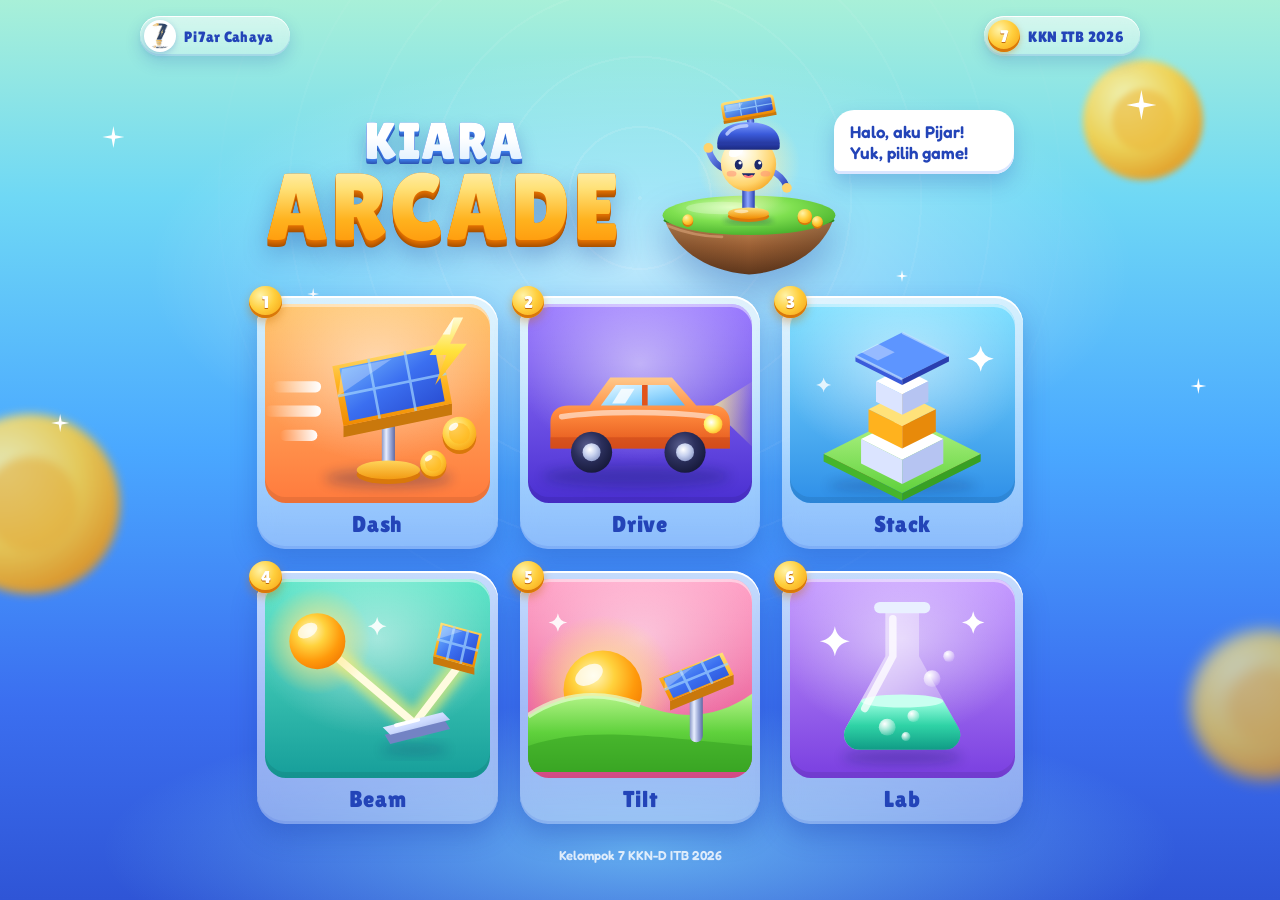
==== commit a3ba6716: "Ganti lobi dengan desain baru dan maskot Pijar" ====
--- a/index.html
+++ b/index.html
@@ -1,236 +1,108 @@
 <!DOCTYPE html>
 <html lang="id">
 <head>
-<meta charset="utf-8"><meta name="theme-color" content="#0d0a09">
+<meta charset="utf-8">
 <meta name="viewport" content="width=device-width, initial-scale=1, viewport-fit=cover">
-<title>The Solar Games · Sunrise on the Kiarakoneng 2026</title>
-<style>
-:root{box-sizing:border-box;--bg:#0d0a09}
-*{box-sizing:border-box}
-html,body{height:100%;margin:0;font-family:"Arial Rounded MT Bold","Trebuchet MS",sans-serif;background:var(--bg);color:#fff;-webkit-tap-highlight-color:transparent}
-#hub{min-height:100%;padding:calc(env(safe-area-inset-top,0px) + 24px) 16px calc(env(safe-area-inset-bottom,0px) + 24px);display:flex;flex-direction:column;align-items:center;overflow-x:hidden}
-header{text-align:center;margin-bottom:20px}
-header h1{font-size:clamp(34px,10vw,48px);margin:0;font-weight:900;letter-spacing:-1px}
-header p{margin:6px 0 0;font-size:14px;opacity:.8}
-.logo{display:block;width:88px;margin:0 auto 12px;background:#fff;border-radius:24px;padding:7px;box-shadow:0 5px 0 rgba(0,0,0,.25)}
-.list{width:min(100%,460px);display:grid;grid-template-columns:1fr 1fr;gap:14px}
-.g{all:unset;box-sizing:border-box;display:flex;flex-direction:column;gap:10px;background:var(--c);border-radius:24px;padding:16px;cursor:pointer;box-shadow:0 6px 0 rgba(0,0,0,.25);transition:transform .1s,box-shadow .1s}
-.g:active{transform:translateY(4px);box-shadow:0 2px 0 rgba(0,0,0,.25)}
-.g:focus-visible{outline:3px solid #fff;outline-offset:3px}
-.ic{width:72px;height:72px;border-radius:20px;background:rgba(255,255,255,.24);display:flex;align-items:center;justify-content:center}
-.tx b{display:block;font-size:20px;font-weight:900;letter-spacing:-.3px}
-.tx span{display:block;font-size:12.5px;line-height:1.35;margin-top:3px;opacity:.92}
-.tag{display:inline-block;margin-top:9px;font-size:11px;font-weight:900;font-style:normal;background:rgba(0,0,0,.22);border-radius:999px;padding:3px 10px}
-footer{margin-top:22px;font-size:12px;opacity:.65;text-align:center}
-#play{position:fixed;inset:0;background:#000;z-index:10}
-#play iframe{position:absolute;inset:0;width:100%;height:100%;border:0}
-#bk{position:absolute;left:calc(env(safe-area-inset-left,0px) + 8px);bottom:calc(env(safe-area-inset-bottom,0px) + 8px);z-index:11;width:38px;height:38px;border:0;border-radius:12px;background:rgba(0,0,0,.28);color:#fff;font-size:22px;line-height:1;cursor:pointer;opacity:.7;font-family:inherit}
-#bk:hover,#bk:focus-visible{opacity:1}
-#bk:focus-visible{outline:3px solid #fff;outline-offset:2px}
-.hide{display:none!important}
-#intro{position:fixed;inset:0;z-index:20;display:flex;flex-direction:column;align-items:center;justify-content:center;gap:12px;padding:calc(env(safe-area-inset-top,0px) + 24px) 24px calc(env(safe-area-inset-bottom,0px) + 24px);background:var(--bg);text-align:center;color:#fff;overflow:auto}
-#intro .av{display:flex;align-items:flex-end;gap:10px}
-.bub{background:#fff;color:#1d2557;border-radius:18px 18px 18px 4px;padding:10px 14px;font-weight:900;font-size:14px;margin-bottom:60px}
-#intro h2{margin:4px 0 0;font-size:clamp(34px,10vw,46px);font-weight:900;letter-spacing:-1px}
-#intro p{margin:0;max-width:380px;line-height:1.5;font-size:15px}
-.mis{background:rgba(0,0,0,.2);border-radius:18px;padding:12px 16px;max-width:380px;font-size:14px;text-align:left;line-height:1.45}
-.mis b{display:block;font-size:12px;letter-spacing:2px;text-transform:uppercase;margin-bottom:2px}
-.ib{width:min(100%,380px);padding:15px;border-radius:999px;border:0;font:900 17px "Arial Rounded MT Bold","Trebuchet MS",sans-serif;cursor:pointer;background:#fff;color:#1d2557;box-shadow:0 5px 0 rgba(0,0,0,.25)}
-.ib:active{transform:translateY(3px);box-shadow:0 2px 0 rgba(0,0,0,.25)}
-.ib.alt{background:rgba(255,255,255,.22);color:#fff;box-shadow:none}
-.ib:focus-visible{outline:3px solid #fff;outline-offset:3px}
-
-@media (min-width:720px){#hub{justify-content:center}.list{width:min(100%,860px);grid-template-columns:repeat(3,1fr);gap:18px}.g{padding:20px}.tx b{font-size:22px}.tx span{font-size:14px}.ic{width:84px;height:84px}header h1{font-size:60px}header p{font-size:16px}#intro h2{font-size:56px}#intro p,.mis{max-width:460px;font-size:16px}.ib{width:min(100%,420px)}}
-@media (max-height:520px){#hub{padding-top:12px}.logo{width:56px;margin-bottom:6px}header h1{font-size:28px}header{margin-bottom:10px}.list{grid-template-columns:repeat(3,1fr)}.ic{width:52px;height:52px}.ic svg{width:40px;height:40px}.g{padding:12px}#intro{justify-content:flex-start}}
-#mus{position:absolute;top:calc(env(safe-area-inset-top,0px) + 10px);left:50%;transform:translateX(-50%);z-index:11;width:38px;height:38px;border:0;border-radius:12px;background:rgba(0,0,0,.28);color:#fff;font:900 18px/1 inherit;cursor:pointer;opacity:.7}#mus:hover,#mus:focus-visible{opacity:1}#mus:focus-visible{outline:3px solid #fff;outline-offset:2px}
-
-
-/* ===== Hunger Games 2026 theme ===== */
-:root{--ash:#0d0a09;--coal:#1a1412;--ember:#ff6a1a;--gold:#d9a441;--gold2:#f3d58a;--blood:#8f1d14;--bone:#efe6d6;--serif:"Trajan Pro","Cinzel","Palatino Linotype",Georgia,serif}
-html,body{background:radial-gradient(120% 70% at 50% 108%,rgba(255,106,26,.35),transparent 60%),radial-gradient(90% 50% at 50% -10%,rgba(143,29,20,.35),transparent 70%),var(--ash);color:var(--bone);font-family:var(--serif)}
-#hub{position:relative;isolation:isolate}
-#hub::before{content:"";position:fixed;inset:0;z-index:-1;pointer-events:none;background:radial-gradient(2px 2px at 10% 90%,var(--ember),transparent),radial-gradient(2px 2px at 30% 80%,var(--gold),transparent),radial-gradient(1.5px 1.5px at 55% 95%,var(--ember),transparent),radial-gradient(2px 2px at 75% 85%,var(--gold2),transparent),radial-gradient(1.5px 1.5px at 90% 92%,var(--ember),transparent);background-size:100% 100%;animation:rise 9s linear infinite;opacity:.8}
-@keyframes rise{from{transform:translateY(12%);opacity:0}20%{opacity:.9}to{transform:translateY(-70%);opacity:0}}
-.logo{width:72px;background:transparent;border-radius:50%;padding:5px;border:2px solid var(--gold);box-shadow:0 0 0 4px rgba(217,164,65,.18),0 0 28px rgba(255,106,26,.45);filter:sepia(.3) saturate(1.1)}
-.edi{font-size:11px;letter-spacing:.38em;text-transform:uppercase;color:var(--gold);margin-bottom:8px}
-header h1{font-family:var(--serif);font-weight:900;font-size:clamp(38px,12vw,64px);line-height:.95;letter-spacing:.14em;margin:0;background:linear-gradient(180deg,var(--gold2),var(--gold) 45%,#a8650f);-webkit-background-clip:text;background-clip:text;color:transparent;text-shadow:none;filter:drop-shadow(0 0 18px rgba(255,106,26,.35))}
-.rule{display:flex;justify-content:center;margin:14px 0 10px}.rule i{width:150px;height:1px;background:linear-gradient(90deg,transparent,var(--gold),transparent);position:relative}.rule i::after{content:"";position:absolute;left:50%;top:-4px;width:8px;height:8px;background:var(--ember);transform:translateX(-50%) rotate(45deg);box-shadow:0 0 10px var(--ember)}
-header p{font-size:13px;letter-spacing:.04em;opacity:.8;max-width:340px;margin:0 auto;font-style:italic}
-.g{position:relative;overflow:hidden;background:linear-gradient(160deg,color-mix(in srgb,var(--c) 70%,#000),#120d0b 85%);border:1px solid rgba(217,164,65,.45);border-radius:6px;clip-path:polygon(0 10px,10px 0,calc(100% - 10px) 0,100% 10px,100% calc(100% - 10px),calc(100% - 10px) 100%,10px 100%,0 calc(100% - 10px));box-shadow:none;transition:transform .15s,filter .15s}
-.g::after{content:"";position:absolute;inset:0;background:radial-gradient(80% 60% at 50% 120%,rgba(255,106,26,.28),transparent);opacity:0;transition:opacity .2s}
-.g:hover::after,.g:focus-visible::after{opacity:1}.g:hover{filter:brightness(1.12)}
-.g:active{transform:scale(.97);box-shadow:none}
-.g:focus-visible{outline:2px solid var(--gold2);outline-offset:3px}
-.ic{border-radius:50%;background:rgba(0,0,0,.35);border:1px solid var(--gold);box-shadow:inset 0 0 14px rgba(255,106,26,.25)}
-.tx b{font-family:var(--serif);font-size:18px;letter-spacing:.06em;text-transform:uppercase;color:var(--gold2)}
-.tx span{color:var(--bone);opacity:.85}
-.tag{background:transparent;border:1px solid var(--gold);color:var(--gold);border-radius:2px;letter-spacing:.12em;text-transform:uppercase;font-size:10px;font-weight:700}
-footer{letter-spacing:.08em;opacity:.55;font-style:italic}
-#intro{background:radial-gradient(90% 60% at 50% 100%,rgba(255,106,26,.3),transparent),var(--ash)!important;font-family:var(--serif)}
-.bub{background:var(--coal);color:var(--gold2);border:1px solid var(--gold);border-radius:4px;font-style:italic;font-weight:400}
-#intro h2{font-family:var(--serif);letter-spacing:.12em;text-transform:uppercase;color:var(--gold2)}
-.mis{background:rgba(0,0,0,.4);border:1px solid rgba(217,164,65,.4);border-radius:4px}.mis b{color:var(--ember)}
-.ib{font-family:var(--serif);letter-spacing:.14em;text-transform:uppercase;font-size:14px;border-radius:2px;background:linear-gradient(180deg,var(--gold2),var(--gold));color:#1a0f08;box-shadow:0 0 24px rgba(255,106,26,.4)}
-.ib.alt{background:transparent;border:1px solid var(--gold);color:var(--gold);box-shadow:none}
-
-.logo{display:none!important}
-.emblem{display:block;width:132px;height:132px;margin:0 auto 14px;overflow:visible;filter:drop-shadow(0 0 16px rgba(255,106,26,.45))}
-@media (max-height:520px){.emblem{width:60px;height:60px;margin-bottom:6px}}
-
-#intro{background:radial-gradient(85% 55% at 50% 105%,color-mix(in srgb,var(--gc,#b3261e) 70%,transparent),transparent),radial-gradient(70% 40% at 50% -5%,rgba(217,164,65,.14),transparent),var(--ash)!important;gap:14px}
-#intro::before{content:"";position:fixed;inset:calc(env(safe-area-inset-top,0px) + 12px) 12px calc(env(safe-area-inset-bottom,0px) + 12px);border:1px solid rgba(217,164,65,.45);pointer-events:none;clip-path:polygon(0 14px,14px 0,calc(100% - 14px) 0,100% 14px,100% calc(100% - 14px),calc(100% - 14px) 100%,14px 100%,0 calc(100% - 14px))}
-.dist{font-size:11px;letter-spacing:.3em;text-transform:uppercase;color:var(--gold)}
-.cov-ic{width:132px;height:132px;border-radius:50%;display:flex;align-items:center;justify-content:center;background:radial-gradient(circle,rgba(0,0,0,.55),rgba(0,0,0,.25));border:2px solid var(--gold);box-shadow:0 0 0 6px rgba(217,164,65,.14),0 0 44px color-mix(in srgb,var(--gc,#ff6a1a) 75%,transparent)}
-.cov-ic svg{width:86px;height:86px}
-#intro .av svg{display:none}#intro .av{display:block}
-.bub{margin:0;max-width:360px;border-radius:2px;border-left:3px solid var(--ember);background:rgba(0,0,0,.45);color:var(--gold2);font-size:15px;text-align:left}
-.bub::before{content:"“ "}.bub::after{content:" ”"}
-.chips{display:flex;gap:8px;flex-wrap:wrap;justify-content:center;max-width:420px}
-.chips span{display:flex;flex-direction:column;gap:2px;min-width:104px;padding:7px 12px;border:1px solid rgba(217,164,65,.5);background:rgba(0,0,0,.4);font-size:13px;color:var(--bone);text-align:center}
-.chips em{font-style:normal;font-size:9.5px;letter-spacing:.22em;text-transform:uppercase;color:var(--gold)}
-@media (max-height:520px){.cov-ic{width:72px;height:72px}.cov-ic svg{width:48px;height:48px}}
-#bk,#mus{background:rgba(13,10,9,.72)!important;border:1px solid rgba(217,164,65,.6)!important;color:#e8c068!important;border-radius:4px!important}
-#hub::before{will-change:transform}html.pl #hub::before{animation-play-state:paused}.g{contain:layout paint}
-@media (prefers-reduced-motion:reduce){#hub::before{animation:none}}
-</style>
+<meta name="theme-color" content="#1a1c5c">
+<title>Kiara Arcade | Kelompok 7 KKN ITB 2026</title>
+<link rel="icon" href="assets/logo.png">
+<link rel="stylesheet" href="css/fonts.css?v=202611261444">
+<link rel="stylesheet" href="css/hub.css?v=202611261444">
 </head>
 <body>
+
 <div id="hub">
-<header><img class="logo" src="[data-uri]" alt="Logo pi7arcahaya"><svg class="emblem" viewBox="0 0 120 120" role="img" aria-label="Logo pi7arcahaya, Solar Games" xmlns="http://www.w3.org/2000/svg">
-<defs><linearGradient id="eg" x1="0" y1="0" x2="0" y2="1"><stop offset="0" stop-color="#f3d58a"/><stop offset=".55" stop-color="#d9a441"/><stop offset="1" stop-color="#a8650f"/></linearGradient>
-<radialGradient id="eh" cx=".5" cy="1" r="1"><stop offset="0" stop-color="#ff6a1a" stop-opacity=".55"/><stop offset="1" stop-color="#ff6a1a" stop-opacity="0"/></radialGradient>
-<clipPath id="ec"><circle cx="60" cy="60" r="35"/></clipPath></defs>
-<circle cx="60" cy="60" r="57" fill="#120d0b"/><circle cx="60" cy="60" r="57" fill="url(#eh)"/>
-<circle cx="60" cy="60" r="56" fill="none" stroke="url(#eg)" stroke-width="3"/>
-<circle cx="60" cy="60" r="48" fill="none" stroke="#d9a441" stroke-width="1" stroke-dasharray="2 4" opacity=".8"/>
-<g stroke="url(#eg)" stroke-width="2.5" stroke-linecap="round"><path d="M60 5v8M60 107v8M5 60h8M107 60h8"/></g>
-<g stroke="#ff6a1a" stroke-width="2" stroke-linecap="round" opacity=".9"><path d="M21 21l5 5M99 21l-5 5M21 99l5-5M99 99l-5-5"/></g>
-<circle cx="60" cy="60" r="38" fill="#ffffff" stroke="url(#eg)" stroke-width="2.5"/>
-<g clip-path="url(#ec)"><image id="emb-img" x="39.77" y="33.93" width="40.46" height="52.15" preserveAspectRatio="xMidYMid meet"/></g>
-<path d="M60 0l4 5-4 5-4-5z" fill="#ff6a1a"/><path d="M60 110l4 5-4 5-4-5z" fill="#ff6a1a"/>
-</svg><script>document.getElementById('emb-img').setAttribute('href',document.querySelector('.logo').src)</script><div class="edi">Edisi 2026 · Sunrise on the Kiarakoneng</div><h1>THE SOLAR<br>GAMES</h1><div class="rule"><i></i></div><p>6 arena PJU surya dari Dusun Kiarakoneng 1. Semoga keberuntungan selalu menyertaimu.</p></header>
-<div class="list">
-<button class="g" data-g="dash" style="--c:#b3261e"><span class="ic" aria-hidden="true"><svg viewBox="0 0 68 68" width="56" height="56" fill="none" stroke-linecap="round" stroke-linejoin="round"><path d="M34 7C40 17 48 21 46 33C45 41 40 46 34 46C28 46 23 42 23 35C23 29 28 27 29 20C31 23 33 22 34 7Z" fill="#ff6a1a"/><path d="M34 25C37 30 41 32 40 38C39 42 37 43 34 43C31 43 28 41 28 37C28 33 32 32 34 25Z" fill="#e8c068"/><path d="M34 48V61M27 51H41" stroke="#e8c068" stroke-width="4"/><path d="M6 28h10M4 38h12M8 48h8" stroke="#e8c068" stroke-width="3" opacity=".55"/></svg></span><span class="tx"><b>Kiara Dash</b><span>Lari, lompat, sambar panel surya.</span><i class="tag">Distrik 1 · 1 ketukan</i></span></button><button class="g" data-g="drive" style="--c:#3b4a5a"><span class="ic" aria-hidden="true"><svg viewBox="0 0 68 68" width="56" height="56" fill="none" stroke-linecap="round" stroke-linejoin="round"><path d="M30 42L9 7H59L38 42Z" fill="#e8c068" opacity=".28"/><rect x="26" y="42" width="16" height="20" rx="5" stroke="#e8c068" stroke-width="3.5"/><path d="M29 49h10" stroke="#efe6d6" stroke-width="2.5"/><circle cx="30" cy="42" r="2.6" fill="#ff6a1a"/><circle cx="38" cy="42" r="2.6" fill="#ff6a1a"/><path d="M34 8v8M34 22v6" stroke="#e8c068" stroke-width="2.5" opacity=".7"/></svg></span><span class="tx"><b>Kiara Drive</b><span>Setir di malam gelap, kejar terang PJU.</span><i class="tag">Distrik 2 · Kiri · Kanan</i></span></button><button class="g" data-g="stack" style="--c:#a8650f"><span class="ic" aria-hidden="true"><svg viewBox="0 0 68 68" width="56" height="56" fill="none" stroke-linecap="round" stroke-linejoin="round"><path d="M34 5C38 11 42 13 40 19C39 23 37 24 34 24C31 24 29 22 29 19C29 15 33 13 34 5Z" fill="#ff6a1a"/><rect x="24" y="27" width="20" height="10" rx="2" fill="#b8741a" stroke="#e8c068" stroke-width="2"/><rect x="19" y="39" width="30" height="10" rx="2" fill="#d9a441" stroke="#e8c068" stroke-width="2"/><rect x="13" y="51" width="42" height="10" rx="2" fill="#e8c068" stroke="#efe6d6" stroke-width="2"/></svg></span><span class="tx"><b>Kiara Stack</b><span>Susun tiang PJU setinggi mungkin.</span><i class="tag">Distrik 3 · Ketuk</i></span></button><button class="g" data-g="grid" style="--c:#5b2a4e"><span class="ic" aria-hidden="true"><svg viewBox="0 0 68 68" width="56" height="56" fill="none" stroke-linecap="round" stroke-linejoin="round"><path d="M22 7Q52 34 22 61" stroke="#e8c068" stroke-width="4.5"/><path d="M22 7V61" stroke="#efe6d6" stroke-width="1.6"/><path d="M8 34H54" stroke="#efe6d6" stroke-width="3"/><path d="M58 34L47 28V40Z" fill="#ff6a1a" stroke="#ff6a1a" stroke-width="1"/><path d="M8 34L3 28M8 34L3 40M14 34L9 29M14 34L9 39" stroke="#ff6a1a" stroke-width="2.2"/></svg></span><span class="tx"><b>Kiara Beam</b><span>Belokkan sinar ke panel surya.</span><i class="tag">Distrik 4 · Putar · Puzzle</i></span></button><button class="g" data-g="tilt" style="--c:#2f5d50"><span class="ic" aria-hidden="true"><svg viewBox="0 0 68 68" width="56" height="56" fill="none" stroke-linecap="round" stroke-linejoin="round"><path d="M6 52H62" stroke="#e8c068" stroke-width="3"/><path d="M17 52a17 17 0 0 1 34 0Z" fill="#ff6a1a"/><path d="M34 31V25M48.1 37.9L52.4 33.6M19.9 37.9L15.6 33.6M15.2 45.2L9.6 43.1M52.8 45.2L58.4 43.1M40.8 33.2L42.9 27.6M27.2 33.2L25.1 27.6" stroke="#e8c068" stroke-width="2.6"/><path d="M26 63H42L45 56H23Z" stroke="#efe6d6" stroke-width="2.2"/></svg></span><span class="tx"><b>Kiara Tilt</b><span>Kunci sudut panel, tangkap matahari.</span><i class="tag">Distrik 5 · Ketuk</i></span></button><button class="g" data-g="sci" style="--c:#8a6414"><span class="ic" aria-hidden="true"><svg viewBox="0 0 68 68" width="56" height="56" fill="none" stroke-linecap="round" stroke-linejoin="round"><path d="M20 48H48L52 55Q54 61 48 61H20Q14 61 16 55Z" fill="#ff6a1a" opacity=".9"/><path d="M28 7H40M30 7V26L16 54Q13 61 20 61H48Q55 61 52 54L38 26V7" stroke="#e8c068" stroke-width="3.8"/><circle cx="31" cy="42" r="2.6" fill="#e8c068"/><circle cx="38" cy="36" r="2" fill="#e8c068"/><circle cx="35" cy="52" r="2.2" fill="#efe6d6"/></svg></span><span class="tx"><b>Kiara Lab</b><span>Belajar PJU surya, uji di simulasi.</span><i class="tag">Distrik 6 · Belajar · Lab</i></span></button>
+  <!-- lapisan latar -->
+  <div class="bg-rays" aria-hidden="true"></div>
+  <div class="bg-glow" aria-hidden="true"></div>
+  <i class="shoot" aria-hidden="true"></i>
+  <i class="shoot s2" aria-hidden="true"></i>
+  <i class="bokeh b1" aria-hidden="true"></i>
+  <i class="bokeh b2" aria-hidden="true"></i>
+  <i class="bokeh b3" aria-hidden="true"></i>
+  <div class="twinkles" aria-hidden="true">
+    <i style="--x:8%;--y:14%;--s:22px;--d:0s"></i>
+    <i style="--x:88%;--y:10%;--s:30px;--d:.8s"></i>
+    <i style="--x:93%;--y:42%;--s:16px;--d:1.6s"></i>
+    <i style="--x:4%;--y:46%;--s:18px;--d:2.2s"></i>
+    <i style="--x:70%;--y:30%;--s:12px;--d:1.1s"></i>
+    <i style="--x:24%;--y:32%;--s:12px;--d:2.8s"></i>
+  </div>
+
+  <header class="topbar">
+    <div class="chip">
+      <img src="assets/logo.png" alt="">
+      <span>Pi7ar Cahaya</span>
+    </div>
+    <div class="chip">
+      <b class="hex">7</b>
+      <span>KKN ITB 2026</span>
+    </div>
+  </header>
+
+  <section class="hero">
+    <h1 class="title" aria-label="Kiara Arcade">
+      <span class="t1" data-t="KIARA"><span class="fill">KIARA</span></span>
+      <span class="t2" data-t="ARCADE"><span class="fill">ARCADE</span></span>
+    </h1>
+
+    <div class="stage">
+      <p class="bubble">Halo, aku Pijar! Yuk, pilih game!</p>
+      <div class="island-wrap">
+        <img class="pijar" src="assets/pijar.svg" alt="Pijar, maskot Kiara Arcade">
+        <svg class="island" viewBox="0 0 220 96" aria-hidden="true">
+          <defs>
+            <linearGradient id="rock" x1="0" y1="0" x2="0" y2="1"><stop offset="0" stop-color="#d0925c"/><stop offset=".5" stop-color="#9a5f34"/><stop offset="1" stop-color="#5e361b"/></linearGradient>
+            <linearGradient id="rockL" x1="0" y1="0" x2="1" y2="0"><stop offset="0" stop-color="#000" stop-opacity=".18"/><stop offset=".5" stop-color="#000" stop-opacity="0"/><stop offset="1" stop-color="#000" stop-opacity=".25"/></linearGradient>
+            <radialGradient id="grass" cx=".4" cy=".3" r=".8"><stop offset="0" stop-color="#d4ffb0"/><stop offset=".45" stop-color="#7fe050"/><stop offset="1" stop-color="#3ea826"/></radialGradient>
+            <radialGradient id="icoin" cx=".35" cy=".3" r=".85"><stop offset="0" stop-color="#fff3a8"/><stop offset=".5" stop-color="#ffcf3d"/><stop offset="1" stop-color="#f59a0c"/></radialGradient>
+          </defs>
+          <path d="M16 32c10 30 42 58 94 62c52-4 84-32 94-62z" fill="url(#rock)"/>
+          <path d="M16 32c10 30 42 58 94 62c52-4 84-32 94-62z" fill="url(#rockL)"/>
+          <path d="M20 40c20 8 40 12 60 12" stroke="#e8b083" stroke-width="3" stroke-linecap="round" opacity=".5" fill="none"/>
+          <ellipse cx="110" cy="34" rx="95" ry="8" fill="#2e8a1c"/>
+          <ellipse cx="110" cy="28" rx="96" ry="22" fill="url(#grass)"/>
+          <ellipse cx="80" cy="20" rx="40" ry="7" fill="#fff" opacity=".25"/>
+          <ellipse cx="172" cy="31" rx="8" ry="8" fill="#d9780a"/><circle cx="172" cy="29" r="8" fill="url(#icoin)"/>
+          <ellipse cx="186" cy="37" rx="6" ry="6" fill="#d9780a"/><circle cx="186" cy="35" r="6" fill="url(#icoin)"/>
+          <ellipse cx="42" cy="35" rx="6" ry="6" fill="#d9780a"/><circle cx="42" cy="33" r="6" fill="url(#icoin)"/>
+        </svg>
+      </div>
+    </div>
+  </section>
+
+  <main class="tiles" id="tiles" aria-label="Daftar permainan"></main>
+
+  <footer class="foot">Kelompok 7 KKN-D ITB 2026</footer>
 </div>
-<footer>Tombol ‹ di dalam arena membawamu kembali ke sini. · Panem Solar Network</footer>
+
+<div id="intro" class="hide" role="dialog" aria-modal="true" aria-labelledby="in-t">
+  <div class="panel" id="panel">
+    <div class="ribbon"><h2 id="in-t"></h2></div>
+    <button class="close" id="in-x" type="button" aria-label="Tutup">
+      <svg viewBox="0 0 24 24" aria-hidden="true"><path d="M6 6l12 12M18 6L6 18"/></svg>
+    </button>
+    <div class="showcase">
+      <div class="burst" aria-hidden="true"></div>
+      <div class="art" id="in-i" aria-hidden="true"></div>
+    </div>
+    <div class="talk">
+      <img class="pijar" src="assets/pijar.svg" alt="">
+      <p class="say" id="in-s"></p>
+    </div>
+    <div class="pills">
+      <span class="pill"><b><svg viewBox="0 0 24 24" aria-hidden="true"><path d="M9 11V5.5a1.5 1.5 0 0 1 3 0V10m0-.5a1.5 1.5 0 0 1 3 0V11m0-.5a1.5 1.5 0 0 1 3 0v4.5a6 6 0 0 1-6 6h-1a6 6 0 0 1-4.6-2.2L4.6 15a1.5 1.5 0 0 1 2.3-1.9L9 15"/></svg></b><span id="in-k"></span></span>
+      <span class="pill"><b><svg viewBox="0 0 24 24" aria-hidden="true"><path d="M12 3l2.6 5.6 6 .7-4.5 4.1 1.2 6L12 16.5 6.7 19.4l1.2-6L3.4 9.3l6-.7z"/></svg></b><span id="in-g"></span></span>
+    </div>
+    <button class="btn-go" id="in-go" type="button">Main!</button>
+  </div>
 </div>
-<div id="intro" class="hide" role="dialog" aria-modal="true" aria-labelledby="in-t"><div class="dist" id="in-d"></div><div class="cov-ic" id="in-i" aria-hidden="true"></div><div class="av"><svg viewBox="0 0 84 96" width="84" height="96" aria-hidden="true"><g transform="translate(40 88) scale(1.6)"><rect x="-10" y="-12" width="8" height="12" rx="4" fill="#2b4a8a"/><rect x="2" y="-12" width="8" height="12" rx="4" fill="#2b4a8a"/><rect x="-24" y="-30" width="10" height="16" rx="3" fill="#2f6bff"/><rect x="-12" y="-28" width="24" height="20" rx="9" fill="#ff8a3d"/><circle cx="2" cy="-38" r="13" fill="#e2a46d"/><path d="M-11 -40a13 13 0 0 1 26 0z" fill="#2b1b12"/><circle cx="6" cy="-36" r="2.3" fill="#1d1d2b"/><circle cx="12" cy="-36" r="2.3" fill="#1d1d2b"/><path d="M5 -31q4 3 8 0" stroke="#1d1d2b" stroke-width="1.8" fill="none" stroke-linecap="round"/></g></svg><div class="bub" id="in-b">Tolong bantu saya!</div></div><h2 id="in-t"></h2><p id="in-s"></p><div class="chips" id="in-c"></div><div class="mis"><b>Misi arena</b><span id="in-m"></span></div><button class="ib" id="in-go">Maju ke arena</button><button class="ib alt" id="in-no">Kembali</button></div>
-<div id="play" class="hide"><button id="mus" class="hide" aria-label="Musik">♪</button></div>
-<script>
-const GAMES={"stack":"<!DOCTYPE html>\n<html lang=\"id\">\n<head>\n<meta charset=\"utf-8\">\n<meta name=\"viewport\" content=\"width=device-width, initial-scale=1, viewport-fit=cover\">\n\x3c!--\n MUSIK: \"Terang di Kiarakoneng\" (komposisi orisinal, dibuat prosedural dengan WebAudio)\n Kunci C mayor (pentatonik C-D-E-G-A), birama 4/4, 8 birama, diulang. Tempo: Siang 100 BPM, Malam 76 BPM, Hujan 88 BPM.\n Akord per birama: C | F | Am | G | C | F | G | C\n Melodi (nomor di kurung = jumlah ketukan, tanpa angka = 1 ketukan):\n | E5 G5 A5 G5 | E5 D5 C5(2) | D5 E5 G5 E5 | D5(2) C5 A4 | C5 E5 G5 A5 | C6(1.5) A5(.5) G5(2) | E5 G5 E5 D5 | C5(4) |\n Bass: akar akord di ketukan 1, kuint di ketukan 3. Data lengkap ada di konstanta SONG pada skrip.\n-->\n<title>Kiara Stack</title>\n<style>\n:root{box-sizing:border-box;padding-top:env(safe-area-inset-top,0px);padding-bottom:env(safe-area-inset-bottom,0px);--ink:#0e3b43;--card:#ffffffee;--btn:#f2b705;--btnt:#2b2200}\n@media (prefers-color-scheme:dark){:root:not([data-theme=\"light\"]){--ink:#e8fff6;--card:#10262cee;--btn:#f2b705;--btnt:#2b2200}}\n:root[data-theme=\"dark\"]{--ink:#e8fff6;--card:#10262cee}\nhtml,body{height:100%;margin:0;background:#2a9d9a;font-family:\"Trebuchet MS\",\"Segoe UI\",sans-serif;overflow:hidden;touch-action:manipulation;user-select:none}\ncanvas{display:block;width:100%;height:100%}\n#hud{position:absolute;left:0;right:0;top:env(safe-area-inset-top,0px);padding:12px;color:#fff;pointer-events:none;display:flex;justify-content:space-between;align-items:flex-start;gap:8px}\n#seg{font-size:clamp(40px,12vw,64px);font-weight:300;line-height:1}\n#seg small{font-size:.35em;opacity:.85}\n#info{text-align:right;font-size:14px;line-height:1.5}\n#ov{position:absolute;inset:0;display:flex;align-items:center;justify-content:center;padding:20px}\n.card{background:var(--card);color:var(--ink);border-radius:18px;padding:22px 20px 18px;width:min(100%,360px);text-align:center;box-shadow:0 12px 40px #0005;backdrop-filter:blur(8px);-webkit-backdrop-filter:blur(8px)}\n.card h1{font-size:26px;margin:0 0 8px;font-weight:600}\n.card p{margin:6px 0;font-size:14px;line-height:1.5}\n.big{font-size:56px;font-weight:300;margin:4px 0}\nbutton{margin-top:14px;background:var(--btn);color:var(--btnt);border:0;border-radius:10px;padding:12px 26px;font-size:16px;font-weight:700;cursor:pointer}\nbutton:focus-visible{outline:3px solid var(--ink);outline-offset:2px}\n.hide{display:none!important}\n.card{max-height:100%;overflow:auto}\n#toast{position:absolute;left:50%;bottom:calc(env(safe-area-inset-bottom,0px) + 20px);transform:translateX(-50%);width:min(92vw,420px);background:rgba(8,28,36,.74);color:#fff;border-radius:14px;padding:10px 14px;font-size:13px;line-height:1.45;pointer-events:none;backdrop-filter:blur(8px);-webkit-backdrop-filter:blur(8px);animation:tin .35s ease-out}\n#toast b{display:block;color:#ffe27a;font-size:12px;margin-bottom:2px}\n@keyframes tin{from{opacity:0;transform:translate(-50%,10px)}to{opacity:1;transform:translate(-50%,0)}}\n.edu{background:rgba(242,183,5,.18);border-radius:12px;padding:8px 12px;margin-top:8px;text-align:left;font-size:13px;line-height:1.45}\n.edu b{display:block;font-size:12px;margin-bottom:2px}\n.lp{text-align:left}.lp h2{font-size:18px;margin:0 0 8px}.lp p{font-size:14px;line-height:1.5;margin:8px 0}.lp ul{margin:8px 0;padding-left:18px;font-size:14px;line-height:1.5}.lp li{margin-bottom:4px}\n.dots{display:flex;justify-content:center;gap:6px;margin-top:10px}.dots i{width:8px;height:8px;border-radius:50%;background:var(--ink);opacity:.25}.dots i.on{opacity:.9}\n@media (prefers-reduced-motion:reduce){#toast{animation:none}}\n.pnl{background:rgba(8,28,36,.34);backdrop-filter:blur(6px);-webkit-backdrop-filter:blur(6px);border-radius:12px;padding:8px 10px}\n#info{margin-left:auto;min-width:0;font-size:12.5px}#lvl{font-weight:700}\n#pz,#mu{pointer-events:auto;margin:0;width:40px;height:40px;padding:0;flex:none;border-radius:12px;background:rgba(8,28,36,.34);color:#fff;font-size:12px;letter-spacing:-2px}#mu{font-size:18px;letter-spacing:0}.btns{display:flex;flex-direction:column;gap:6px;flex:none}.mu2{margin:10px 0 0;padding:8px 14px;font-size:13px;width:100%}\n#hint{position:absolute;left:50%;bottom:calc(env(safe-area-inset-bottom,0px) + 28px);transform:translateX(-50%);background:rgba(8,28,36,.5);color:#fff;padding:10px 16px;border-radius:999px;font-size:14px;pointer-events:none;white-space:nowrap}\n.row{display:flex;gap:8px}.row button{flex:1;margin-top:14px;padding:12px 8px}.row .alt{margin-left:0}\n.stat{display:flex;justify-content:center;flex-wrap:wrap;gap:4px 14px;font-size:13px;opacity:.85;margin-top:6px}\n.rec{display:inline-block;background:var(--btn);color:var(--btnt);font-size:12px;font-weight:700;border-radius:999px;padding:3px 10px;margin-bottom:6px}\n.card .sub{font-weight:600;font-size:15px}.card .how{opacity:.8;font-size:13px}\n.lvls{display:flex;flex-direction:column;gap:8px;margin-top:10px}\n.lv{margin:0;width:100%;display:flex;gap:12px;align-items:center;text-align:left;padding:10px 14px;border-radius:12px}\n.lv .ic{font-size:26px;line-height:1}.lv .tx{flex:1;display:flex;flex-direction:column;line-height:1.25}.lv .tx b{font-size:16px}.lv .tx small{font-size:12px;font-weight:500;opacity:.8}.lv .bs{font-size:12px;font-weight:600;opacity:.85;white-space:nowrap}\n.lv[data-m=malam]{background:#1b2a5c;color:#fff}\n.lv[data-m=hujan]{background:#5b7284;color:#fff}\n.alt{background:transparent;color:var(--ink);box-shadow:inset 0 0 0 2px var(--ink);margin-left:8px}\n.pips{display:flex;gap:2px;width:min(32vw,230px)}\n.pip{flex:1;min-width:0;height:10px;border-radius:3px;background:rgba(255,255,255,.28);box-shadow:0 1px 3px #0003}\n.pip.cur{background:#fff;animation:blink .7s ease-in-out infinite alternate}\n@keyframes blink{from{opacity:.4}to{opacity:1}}\n#cmb{display:inline-block;transform-origin:left center;margin-top:8px;font-size:clamp(18px,5vw,24px);font-weight:700;color:#ffe27a;min-height:1.3em}\n#cmb.bump{animation:bump .35s ease-out}\n@keyframes bump{0%{transform:scale(1.7)}100%{transform:scale(1)}}\n@media (prefers-reduced-motion:reduce){.pip.cur,#cmb.bump{animation:none}}\n.meter{height:8px;border-radius:4px;background:#0003;overflow:hidden;margin:6px 0 10px}\n.meter i{display:block;height:100%;background:linear-gradient(90deg,#ff8c32,#fff3c4)}\n#bkx{position:fixed;z-index:50;top:calc(env(safe-area-inset-top,0px) + 12px);right:108px;width:40px;height:40px;min-height:0;margin:0;padding:0;display:flex;align-items:center;justify-content:center;border:0;border-radius:12px;background:rgba(8,28,36,.42);color:#fff;font:700 26px/1 \"Trebuchet MS\",sans-serif;letter-spacing:0;text-transform:none;box-shadow:none;cursor:pointer}\n#bkx:focus-visible{outline:3px solid #fff;outline-offset:2px}\n#info{margin-right:50px}\n#ov[style*=\"flex-end\"]{z-index:30;align-items:flex-start!important;background:#2f6bdf;padding:calc(env(safe-area-inset-top,0px) + 64px) 20px calc(env(safe-area-inset-bottom,0px) + 28px);overflow:auto;animation:pgin .3s ease-out}\n#ov[style*=\"flex-end\"] .card{--ink:#fff;--card:transparent;background:transparent;color:#fff;box-shadow:none;backdrop-filter:none;-webkit-backdrop-filter:none;max-height:none;overflow:visible;width:min(100%,420px);margin:auto;padding:0;text-align:center}\n#ov[style*=\"flex-end\"] .card:has(.big)::before{content:\"Hasil permainan\";display:block;font-size:13px;letter-spacing:4px;text-transform:uppercase;opacity:.75;margin-bottom:14px}\n#ov[style*=\"flex-end\"] .big{font-size:96px;font-weight:900;line-height:1;margin:6px 0}\n#ov[style*=\"flex-end\"] .card h1{font-size:30px;font-weight:900}\n@keyframes pgin{from{opacity:0;transform:translateY(24px)}to{opacity:1;transform:none}}\n.an{margin-top:8px;text-align:left}.an b{display:block;font-size:12px;letter-spacing:1px;text-transform:uppercase;opacity:.85}.bars{display:flex;align-items:flex-end;gap:3px;height:86px;padding-top:16px;margin:8px 0 0;border-bottom:2px solid rgba(255,255,255,.4)}.bars i{flex:1;position:relative;background:rgba(255,255,255,.55);border-radius:3px 3px 0 0}.bars i em{position:absolute;bottom:100%;left:50%;transform:translateX(-50%);margin-bottom:2px;font-style:normal;font-weight:900;line-height:1;white-space:nowrap}.bars i.pf{background:#ffe45c}.bars i.pw{background:#ff7a6b}.bx{display:flex;gap:3px;margin:2px 0 4px}.bx span{flex:1;text-align:center;opacity:.7;font-weight:700}.an .dl{opacity:.8;font-size:12px;word-break:break-word}.an .cap{opacity:.65;font-size:11px;line-height:1.4}.an p{margin:4px 0;font-size:13px}.an .seq{font-weight:900;word-break:break-word}</style>\n</head>\n<body>\n<canvas id=\"c\"></canvas>\n<div id=\"hud\"><div class=\"pnl\" id=\"left\"><div id=\"seg\"></div><div id=\"cmb\"></div></div><div id=\"info\" class=\"pnl\"><div id=\"lvl\">Dusun Kiarakoneng 1</div><div id=\"lbl\">Segmen tiang</div></div><div class=\"btns\"><button id=\"mu\" aria-label=\"Musik\">🔊</button><button id=\"pz\" aria-label=\"Jeda\">❚❚</button></div></div>\n<div id=\"hint\" class=\"hide\">Ketuk layar untuk menaruh blok</div>\n<div id=\"toast\" class=\"hide\" role=\"status\" aria-live=\"polite\"></div>\n<div id=\"ov\"><div class=\"card\" id=\"card\">\n<h1>Kiara Stack</h1>\n<p>Terangi Dusun Kiarakoneng 1: bangun tiang PJU tenaga surya dari 10 segmen tiang, lalu pasang 1 modul panel surya di puncak.</p>\n<p>Ketuk layar (atau spasi) tepat saat blok sejajar. Bagian yang meleset terpotong.</p>\n<p><b>Pilih level</b></p><div class=\"lvls\"><button class=\"lv\" data-m=\"siang\"><b>Siang</b><span>10 tiang + 1 panel</span></button><button class=\"lv\" data-m=\"malam\"><b>Malam</b><span>15 tiang + 1 panel</span></button><button class=\"lv\" data-m=\"hujan\"><b>Hujan</b><span>20 tiang + 1 panel</span></button></div>\n</div></div>\n<script>\nconst cv=document.getElementById('c'),ctx=cv.getContext('2d');\nconst seg=document.getElementById('seg'),lvlEl=document.getElementById('lvl'),lbl=document.getElementById('lbl'),cmb=document.getElementById('cmb');\nconst ov=document.getElementById('ov'),card=document.getElementById('card');\nlet W,H,DPR,S=1;\nfunction rs(){DPR=window.devicePixelRatio||1;W=innerWidth;H=innerHeight;cv.width=W*DPR;cv.height=H*DPR;S=Math.min(W/480,H*.58/430)}\naddEventListener('resize',rs);rs();\nconst BASE=200,LH=22;let TOTAL=11;\nlet hist=[],layers=[],cur=null,falls=[],state='menu',level=1,cam=0,night=0,pct=0,last=0,combo=0,flash=[];\nfunction reset(){hist=[];layers=[{x:0,z:0,w:BASE,d:BASE}];falls=[];flash=[];combo=0;perfN=0;maxCombo=0;night=0;cam=0;spawn();state='play';upd()}\nfunction spawn(){\n  const n=layers.length,t=layers[n-1],ax=n%2?'x':'z';\n  cur={ax,w:t.w,d:t.d,x:t.x,z:t.z,dir:1,y:n};\n  cur[ax]=t[ax]-185;\n}\nfunction upd(){\n  const n=layers.length-(state==='play'?0:1);\n  seg.innerHTML=Math.min(n,TOTAL)+'<small>/11</small>';\n  lvlEl.textContent='Kota '+level;\n  lbl.textContent=layers.length===TOTAL&&state==='play'?'Modul panel surya':'Segmen tiang';\n}\nfunction col(i,l,s){const t=Math.min(i/10,1);return `hsl(${205-t*155},${60+t*30}%,${(36+t*26)+l}%)`}\nfunction iso(X,Z,Y){return [(X-Z)*.866*S+W/2,(X+Z)*.5*S-Y*S+H*.62+cam*S]}\nfunction box(b,i,yo,panel){\n  const y0=i*LH+(yo||0),y1=y0+LH,hw=b.w/2,hd=b.d/2;\n  const p=(x,z,y)=>iso(b.x+x,b.z+z,y);\n  const poly=(pts,c)=>{ctx.beginPath();pts.forEach((q,k)=>k?ctx.lineTo(q[0],q[1]):ctx.moveTo(q[0],q[1]));ctx.closePath();ctx.fillStyle=c;ctx.fill()};\n  if(panel){panelBox(b,y0,y1,hw,hd,p,poly);return}\n  poly([p(-hw,hd,y0),p(hw,hd,y0),p(hw,hd,y1),p(-hw,hd,y1)],panel?'hsl(44,90%,50%)':col(i,-2));\n  poly([p(hw,hd,y0),p(hw,-hd,y0),p(hw,-hd,y1),p(hw,hd,y1)],panel?'hsl(40,85%,42%)':col(i,-9));\n  poly([p(-hw,-hd,y1),p(hw,-hd,y1),p(hw,hd,y1),p(-hw,hd,y1)],panel?'hsl(48,100%,66%)':col(i,7));\n  if(panel){ctx.strokeStyle='#7a5a00';ctx.lineWidth=1.2*S;\n    for(let k=1;k<4;k++){const f=k/4;\n      ctx.beginPath();let a=p(-hw+f*b.w,-hd,y1),c=p(-hw+f*b.w,hd,y1);ctx.moveTo(a[0],a[1]);ctx.lineTo(c[0],c[1]);\n      a=p(-hw,-hd+f*b.d,y1);c=p(hw,-hd+f*b.d,y1);ctx.moveTo(a[0],a[1]);ctx.lineTo(c[0],c[1]);ctx.stroke()}}\n}\nfunction panelBox(b,y0,y1,hw,hd,p,poly){\n  const ym=y0+(y1-y0)*.45,ih=hw*.55,id=hd*.55;\n  poly([p(-ih,id,y0),p(ih,id,y0),p(ih,id,ym),p(-ih,id,ym)],'#2b3138');\n  poly([p(ih,id,y0),p(ih,-id,y0),p(ih,-id,ym),p(ih,id,ym)],'#1b2025');\n  poly([p(-hw,hd,ym),p(hw,hd,ym),p(hw,hd,y1),p(-hw,hd,y1)],'hsl(210,10%,74%)');\n  poly([p(hw,hd,ym),p(hw,-hd,ym),p(hw,-hd,y1),p(hw,hd,y1)],'hsl(210,10%,50%)');\n  poly([p(-hw,-hd,y1),p(hw,-hd,y1),p(hw,hd,y1),p(-hw,hd,y1)],'hsl(210,12%,84%)');\n  const m=Math.max(1.5,Math.min(b.w,b.d)*.06),iw=b.w-2*m,idp=b.d-2*m;\n  if(iw<=2||idp<=2)return;\n  const Q=(u,v)=>p(-hw+m+u*iw,-hd+m+v*idp,y1);\n  const A=Q(0,0),B=Q(1,0),C=Q(1,1),D=Q(0,1);\n  const g=ctx.createLinearGradient(D[0],D[1],B[0],B[1]);\n  g.addColorStop(0,'#0c2257');g.addColorStop(.5,'#1d3f8c');g.addColorStop(1,'#0a1c48');\n  poly([A,B,C,D],g);\n  const cols=Math.max(2,Math.round(b.w/32)),rows=Math.max(2,Math.round(b.d/32));\n  const ln=(a,c)=>{ctx.beginPath();ctx.moveTo(a[0],a[1]);ctx.lineTo(c[0],c[1]);ctx.stroke()};\n  ctx.lineWidth=Math.max(.5,.5*S);ctx.strokeStyle='rgba(220,230,255,.18)';\n  for(let i=1;i<=cols;i++){const u=(i-.5)/cols;ln(Q(u,0),Q(u,1))}\n  ctx.lineWidth=Math.max(.7,.9*S);ctx.strokeStyle='rgba(190,215,255,.45)';\n  for(let i=1;i<cols;i++)ln(Q(i/cols,0),Q(i/cols,1));\n  for(let j=1;j<rows;j++)ln(Q(0,j/rows),Q(1,j/rows));\n  poly([Q(.3,0),Q(.46,0),Q(.16,1),Q(0,1)],'rgba(255,255,255,.12)');\n  ctx.strokeStyle='rgba(0,0,0,.35)';ctx.lineWidth=Math.max(.7,S);\n  ctx.beginPath();ctx.moveTo(A[0],A[1]);ctx.lineTo(B[0],B[1]);ctx.lineTo(C[0],C[1]);ctx.lineTo(D[0],D[1]);ctx.closePath();ctx.stroke();\n}\nfunction place(){\n  const t=layers[layers.length-1],a=cur.ax,sz=a==='x'?'w':'d';\n  const delta=cur[a]-t[a],size=t[sz],ov=size-Math.abs(delta);\n  if(ov<=0){falls.push({...cur,i:layers.length,vy:0,yo:0});hist.push({p:0,m:1});fail();return}\n  const nb={x:cur.x,z:cur.z,w:cur.w,d:cur.d};\n  if(Math.abs(delta)<5){nb[a]=t[a];combo++;if(combo>2)nb[sz]=Math.min(BASE,nb[sz]+10);flash.push({x:nb.x,z:nb.z,w:nb.w,d:nb.d,i:layers.length,t:0});onPerfect(nb)}\n  else{\n    combo=0;nb[sz]=ov;nb[a]=t[a]+delta/2;\n    const f={x:cur.x,z:cur.z,w:cur.w,d:cur.d,i:layers.length,vy:0,yo:0};\n    f[sz]=Math.abs(delta);f[a]=(t[a]+cur[a])/2+Math.sign(delta)*size/2;falls.push(f);\n  }\n  layers.push(nb);hist.push({p:Math.round(nb.w*nb.d/(BASE*BASE)*100),f:Math.abs(delta)<5});\n  if(layers.length>TOTAL){finish()}else{spawn()}\n  upd();\n}\nfunction fail(){pct=0;state='result';upd();show()}\nfunction finish(){\n  const p=layers[TOTAL];pct=Math.round(p.w*p.d/(BASE*BASE)*100);state='result';upd();show();\n}\nfunction an(){\n  const H=hist,n=H.length;if(!n)return '';\n  const ps=H.map(h=>h.p),pf=H.filter(h=>h.f).length,miss=H.some(h=>h.m);\n  let run=0,mr=0;H.forEach(h=>{run=h.f?run+1:0;mr=Math.max(mr,run)});\n  const dr=ps.map((p,i)=>(i?ps[i-1]:100)-p);\n  let wd=0,wi=-1;dr.forEach((l,i)=>{if(l>wd){wd=l;wi=i}});\n  const sum=a=>a.reduce((x,y)=>x+y,0),avg=Math.round(sum(ps)/n),h2=n>>1,a1=sum(ps.slice(0,h2))/(h2||1),a2=sum(ps.slice(h2))/((n-h2)||1);\n  const nm=i=>i===TOTAL-1?'panel':'balok '+(i+1);\n  const sg=d=>d>0?'\\u2212'+d:d<0?'+'+(-d):'0';\n  const last=ps[n-1],prevP=n>1?ps[n-2]:100;\n  let tip;\n  if(miss)tip='Meleset total di '+nm(n-1)+' (tumpukan sebelumnya '+prevP+'%). Ketuk saat blok persis sejajar dengan tumpukan.';\n  else if(pf===n)tip='Semua balok tepat sempurna. Presisi kamu luar biasa!';\n  else if(wd>=20)tip='Satu ketukan di '+nm(wi)+' menghabiskan '+wd+' poin ('+(wi?ps[wi-1]:100)+'% menjadi '+ps[wi]+'%). Setelah itu blok makin sempit dan sulit dikejar. Pelankan ritme tepat sebelum titik itu.';\n  else if(a1-a2>=10)tip='Presisi turun di paruh akhir (rata-rata '+Math.round(a1)+'% lalu '+Math.round(a2)+'%). Blok makin sempit, jadi tunggu sampai benar-benar sejajar.';\n  else if(sum(dr.slice(0,3))>=15)tip='Tiga balok pertama sudah kehilangan '+sum(dr.slice(0,3))+' poin. Ketukan awal menentukan lebar seluruh tiang, jadi mulai dengan tenang.';\n  else if(wd>=12)tip='Penurunan terbesar di '+nm(wi)+': '+(wi?ps[wi-1]:100)+'% menjadi '+ps[wi]+'% (turun '+wd+'). Ketukan terlalu cepat atau terlambat di titik itu.';\n  else tip='Ritme stabil: presisi hilang sedikit demi sedikit dan merata.';\n  const gap=pct<80?' Kurang '+(80-pct)+' poin dari target 80%.':'';\n  const hint=(!miss&&pf<n&&mr<3)?' Tepat sempurna 3 kali berturut-turut akan melebarkan balok kembali.':'';\n  const lab=n<=16,fs=n<=11?11:9;\n  const bars=ps.map((p,i)=>'<i class=\"'+(H[i].f?'pf':i===wi&&wd>=12?'pw':'')+'\" style=\"height:'+Math.max(4,Math.round(p*.62))+'px\"'+(lab?' title=\"'+nm(i)+': '+p+'%\"':'')+'>'+(lab?'<em style=\"font-size:'+fs+'px\">'+(H[i].m?'\\u2715':p)+'</em>':'')+'</i>').join('');\n  const idx=lab?'<div class=\"bx\">'+ps.map((p,i)=>'<span style=\"font-size:'+fs+'px\">'+(i===TOTAL-1?'P':i+1)+'</span>').join('')+'</div>':'';\n  return '<div class=\"an\"><b>Analisis presisi</b><div class=\"bars\">'+bars+'</div>'+idx+'<p class=\"seq\">'+ps.join(' \\u00B7 ')+'</p><p class=\"dl\">Selisih: '+dr.map(sg).join(' \\u00B7 ')+'</p><p>Tepat sempurna '+pf+'/'+n+' \\u00B7 rangkaian terpanjang '+mr+' \\u00B7 rata-rata '+avg+'%</p><p>'+tip+gap+hint+'</p><p class=\"cap\">Persen = luas balok dibanding pondasi (100%). Kuning = tepat sempurna, merah = penurunan terbesar. P = panel surya.</p></div>';\n}\nfunction show(){\n  let t,d,btn;\n  if(pct>=90){t='Solar Master';d='Panel terpasang nyaris sempurna. PJU menyala terang sepanjang malam.';btn='Kota berikutnya'}\n  else if(pct>=60){t='Standard Operation';d='Tiang sedikit miring dan panel mengecil. Lampu redup dan hanya bertahan setengah malam.';btn='Main lagi'}\n  else{t='Blackout';d='Panel terlalu kecil atau jatuh. PJU gagal beroperasi dan wilayah tetap gelap.';btn='Ulangi level'}\n  card.innerHTML=`<h1>${t}</h1><div class=\"big\">${pct}%</div><p>${d}</p><p>Luas panel dibanding pondasi: ${pct}%</p>${an()}<button id=\"go2\">${btn}</button>`;\n  ov.classList.remove('hide');\n  document.getElementById('go2').onclick=()=>{if(pct>=90)level++;ov.classList.add('hide');reset()};\n}\nconst TIERS=[\n [95,'Lampu jalan','Terang benderang seperti lampu jalan raya. Jalan terang sepanjang malam.','255,248,230'],\n [80,'Lampu taman','Terang nyaman seperti lampu taman kota.','255,236,190'],\n [60,'Lampu teras','Cukup untuk menerangi halaman, seperti bohlam teras rumah.','255,214,140'],\n [40,'Lampu tidur','Redup dan hangat, seperti lampu tidur.','255,190,105'],\n [25,'Lilin fine dining','Temaram romantis seperti lilin di meja makan.','255,165,70'],\n [10,'Nyala korek','Hanya cukup untuk melihat beberapa langkah.','255,140,50'],\n [0,'Blackout','Panel nyaris tidak menangkap cahaya. PJU padam, wilayah tetap gelap.','0,0,0']];\nconst TIERS2=[\n [95,'Lampu jalan','Terang benderang seperti lampu jalan raya. Jalan terang sepanjang malam.'],\n [90,'Lampu jalan kompleks','Terang merata, aman untuk jalan perumahan.'],\n [85,'Lampu parkiran','Terang lebar, seluruh area terlihat jelas.'],\n [80,'Lampu taman kota','Terang nyaman untuk berjalan malam.'],\n [75,'Lampu gerbang','Cukup terang untuk mengenali wajah dari jauh.'],\n [70,'Lampu teras terang','Halaman depan terlihat jelas.'],\n [65,'Lampu teras','Seperti bohlam teras rumah.'],\n [60,'Lampu ruang tamu','Hangat dan cukup untuk beraktivitas.'],\n [55,'Lampu koridor','Cukup untuk berjalan, tapi mulai redup.'],\n [50,'Lampu kamar','Setengah terang, suasana santai.'],\n [45,'Lampu baca','Fokus ke satu area, sekitarnya mulai gelap.'],\n [40,'Lampu tidur','Redup dan hangat, seperti lampu tidur.'],\n [35,'Lampu meja redup','Remang, hanya cukup untuk satu meja.'],\n [30,'Lentera','Cahaya kecil bergoyang seperti lentera.'],\n [25,'Lilin fine dining','Temaram romantis seperti lilin di meja makan.'],\n [10,'Nyala korek','Hanya cukup untuk melihat beberapa langkah.'],\n [0,'Blackout','Panel nyaris tidak menangkap cahaya. PJU padam, wilayah tetap gelap.']];\nfunction tier(p){\n  const t=TIERS2.find(x=>p>=x[0]);\n  const w=Math.max(0,Math.min(1,(p-25)/75));\n  const rgb=p<10?'0,0,0':`255,${Math.round(165+83*w)},${Math.round(70+160*w)}`;\n  return [t[0],t[1],t[2],rgb];\n}\nfunction glow(){\n  if(state!=='result'||layers.length<=TOTAL||pct<10)return;\n  const T=tier(pct),I=pct/100,tm=performance.now()/1000;\n  let f=1;if(pct<40)f=1+.09*Math.sin(tm*9)+.05*Math.sin(tm*23.7+1)+.03*Math.sin(tm*37);\n  const b=layers[TOTAL],c=iso(b.x,b.z,TOTAL*LH-4);\n  const R=(40+380*Math.pow(I,1.2))*S*night*f,a=(.12+.78*I)*Math.min(1,night);\n  ctx.save();ctx.globalCompositeOperation='lighter';\n  const g=ctx.createRadialGradient(c[0],c[1],0,c[0],c[1],R);\n  g.addColorStop(0,`rgba(${T[3]},${a})`);g.addColorStop(.25,`rgba(${T[3]},${a*.45})`);g.addColorStop(1,`rgba(${T[3]},0)`);\n  ctx.fillStyle=g;ctx.fillRect(0,0,W,H);\n  ctx.beginPath();ctx.arc(c[0],c[1],(3+9*I)*S,0,7);ctx.fillStyle=`rgba(255,255,255,${Math.min(1,a+.2)})`;ctx.fill();\n  ctx.restore();\n}\nfunction show(){\n  const T=tier(pct),up=pct>=80;\n  card.innerHTML=`<h1>${T[1]}</h1><div class=\"big\">${pct}%</div><div class=\"meter\"><i style=\"width:${pct}%\"></i></div><p>${T[2]}</p><p>${up?'Cukup terang, kota berikutnya terbuka.':'Butuh 80% atau lebih untuk lanjut ke kota berikutnya.'}</p><button id=\"go2\">${up?'Kota berikutnya':'Main lagi'}</button>`;\n  ov.style.alignItems='flex-end';ov.classList.remove('hide');\n  document.getElementById('go2').onclick=()=>{if(up)level++;ov.classList.add('hide');reset()};\n}\nconst RM=matchMedia('(prefers-reduced-motion: reduce)').matches;\nlet parts=[],pops=[],shake=0,flashA=0,flashC='255,255,255',cg=0,lastCombo=0;\nfunction upd(){\n  const placed=Math.min(layers.length-1,TOTAL);\n  let h='<div class=\"pips\">';\n  for(let i=0;i<TOTAL;i++){\n    const on=i<placed,cu=state==='play'&&i===placed;\n    const bg=on?(i===TOTAL-1?'hsl(46,95%,56%)':col(i+1,0)):'';\n    h+=`<i class=\"pip${cu?' cur':''}\"${bg?` style=\"background:${bg}\"`:''}></i>`;\n  }\n  seg.innerHTML=h+'</div>';\n  lvlEl.textContent='Dusun Kiarakoneng 1 · '+MODE.name;\n  lbl.textContent=state==='play'?(layers.length>=TOTAL?'Pasang panel surya':'Segmen tiang '+layers.length+' dari '+(TOTAL-1)):'Selesai';\n  cmb.textContent=combo>=2?'Combo ×'+combo:(combo===1?'Perfect':'');\n  if(combo>lastCombo){cmb.classList.remove('bump');void cmb.offsetWidth;cmb.classList.add('bump')}\n  lastCombo=combo;lvlEl.textContent='Dusun Kiarakoneng 1';\n  lbl.textContent=state==='play'?MODE.name+' · '+(layers.length>=TOTAL?'Panel surya':'Tiang '+layers.length+'/'+(TOTAL-1)):'Selesai';\n  const hn=document.getElementById('hint'),pz=document.getElementById('pz'),hd=document.getElementById('hud');\n  hn.classList.toggle('hide',!(state==='play'&&layers.length===1));\n  pz.classList.toggle('hide',state!=='play'&&state!=='pause');\n  hd.classList.toggle('hide',state==='menu');eduTick();\n}\nfunction onPerfect(nb){perfN++;maxCombo=Math.max(maxCombo,combo);sfxPerfect(combo);\n  const big=combo>=3,y=layers.length*LH+LH,hw=nb.w/2,hd=nb.d/2,cc=iso(nb.x,nb.z,y);\n  shake=RM?0:Math.min(1,.25+.12*combo);\n  flashA=RM?.06:(big?.28:.14);flashC=big?'255,226,120':'255,255,255';\n  const N=RM?8:Math.min(60,14+combo*8);\n  for(let k=0;k<N;k++){\n    const s=Math.random()*4|0,u=Math.random();\n    const q=s===0?[-hw+u*nb.w,-hd]:s===1?[-hw+u*nb.w,hd]:s===2?[-hw,-hd+u*nb.d]:[hw,-hd+u*nb.d];\n    const c=iso(nb.x+q[0],nb.z+q[1],y),L=.6+Math.random()*.7;\n    parts.push({x:c[0],y:c[1],vx:(c[0]-cc[0])*(1.2+Math.random())+(Math.random()-.5)*60*S,vy:(c[1]-cc[1])*.8-(80+Math.random()*180)*S,g:420*S,life:L,max:L,s:1.6+Math.random()*2.6,c:`255,${190+Math.random()*65|0},${90+Math.random()*130|0}`});\n  }\n  pops.push({txt:big?'COMBO ×'+combo:'PERFECT',sub:big&&(nb.w<BASE||nb.d<BASE)?'Blok melebar':'',t:0,big});\n}\nfunction updFx(dt){\n  shake=Math.max(0,shake-dt*3.2);flashA=Math.max(0,flashA-dt*1.6);musicTick();\n  if(MODE.rain&&state==='play'&&!RM&&Math.random()<dt*.12){flashA=.35;flashC='210,225,255'}\n  cg+=(((state==='play'&&combo>=3)?1:0)-cg)*Math.min(1,dt*4);\n  parts.forEach(p=>{p.life-=dt;p.x+=p.vx*dt;p.y+=p.vy*dt;p.vy+=p.g*dt});\n  parts=parts.filter(p=>p.life>0);\n  pops.forEach(p=>p.t+=dt/1.1);pops=pops.filter(p=>p.t<1);\n  if(state==='play'&&combo>=3&&!RM&&Math.random()<dt*28&&layers.length){\n    const t=layers[layers.length-1],c=iso(t.x+(Math.random()-.5)*t.w,t.z+(Math.random()-.5)*t.d,layers.length*LH);\n    parts.push({x:c[0],y:c[1],vx:(Math.random()-.5)*30*S,vy:-(30+Math.random()*60)*S,g:0,life:.9,max:.9,s:2.2,c:'255,235,150'});\n  }\n}\nfunction drawFx(){\n  ctx.save();ctx.globalCompositeOperation='lighter';\n  if(cg>.01){\n    const r0=Math.min(W,H)*.3,r1=Math.hypot(W,H)*.6,g=ctx.createRadialGradient(W/2,H/2,r0,W/2,H/2,r1);\n    g.addColorStop(0,'rgba(255,200,60,0)');g.addColorStop(1,`rgba(255,200,60,${.3*cg})`);\n    ctx.fillStyle=g;ctx.fillRect(-10,-10,W+20,H+20);\n  }\n  if(state==='play'&&combo>=3&&layers.length){\n    const t=layers[layers.length-1],c=iso(t.x,t.z,layers.length*LH),r=(150+25*Math.sin(performance.now()/160))*S;\n    const g=ctx.createRadialGradient(c[0],c[1],0,c[0],c[1],r);\n    g.addColorStop(0,'rgba(255,220,110,.45)');g.addColorStop(1,'rgba(255,220,110,0)');\n    ctx.fillStyle=g;ctx.fillRect(0,0,W,H);\n  }\n  parts.forEach(p=>{const a=Math.max(0,p.life/p.max);ctx.fillStyle=`rgba(${p.c},${a})`;ctx.beginPath();ctx.arc(p.x,p.y,p.s*S*(.4+.6*a),0,7);ctx.fill()});\n  if(flashA>.01){ctx.fillStyle=`rgba(${flashC},${flashA})`;ctx.fillRect(-10,-10,W+20,H+20)}\n  ctx.restore();\n  pops.forEach(p=>{\n    const k=p.t,sc=1+Math.max(0,1-k*6)*.7,y=H*.27-k*50,fs=Math.min(W*.12,58)*sc;\n    ctx.save();ctx.globalAlpha=Math.max(0,1-k*k);ctx.textAlign='center';ctx.textBaseline='middle';ctx.lineJoin='round';\n    ctx.font=`800 ${fs}px \"Trebuchet MS\",\"Segoe UI\",sans-serif`;ctx.lineWidth=fs*.14;ctx.strokeStyle='rgba(20,40,60,.55)';\n    ctx.strokeText(p.txt,W/2,y);ctx.fillStyle=p.big?'#ffd84a':'#ffffff';ctx.fillText(p.txt,W/2,y);\n    if(p.sub){const f2=fs*.38;ctx.font=`700 ${f2}px \"Trebuchet MS\",\"Segoe UI\",sans-serif`;ctx.lineWidth=f2*.18;ctx.strokeText(p.sub,W/2,y+fs*.75);ctx.fillText(p.sub,W/2,y+fs*.75)}\n    ctx.restore();\n  });\n}\nfunction show(){\n  const T=tier(pct),up=pct>=80;\n  const msg=pct>=95?'Dusun Kiarakoneng 1 terang benderang!':up?'Dusun Kiarakoneng 1 kini terang. Kejar 95% untuk lampu jalan penuh.':'Dusun Kiarakoneng 1 masih kurang terang. Targetnya 80% atau lebih.';\n  card.innerHTML=`<h1>${T[1]}</h1><div class=\"big\">${pct}%</div><div class=\"meter\"><i style=\"width:${pct}%\"></i></div><p>${T[2]}</p><p>${msg}</p><button id=\"go2\">${up?'Main lagi':'Main lagi'}</button><button id=\"go3\" class=\"alt\">Pilih level</button>`;\n  ov.style.alignItems='flex-end';ov.classList.remove('hide');\n  document.getElementById('go2').onclick=()=>{ov.classList.add('hide');reset()};document.getElementById('go3').onclick=showMenu;\n}\nconst MODES={\n siang:{name:'Siang',total:11,sp:1,c0:[60,155,160],c1:[170,225,180],stars:false,rain:false},\n malam:{name:'Malam',total:16,sp:1.1,c0:[16,26,60],c1:[34,52,92],stars:true,rain:false},\n hujan:{name:'Hujan',total:21,sp:1.2,c0:[58,74,90],c1:[112,130,140],stars:false,rain:true}};\nlet MODE=MODES.siang;\nconst MENU_HTML=card.innerHTML;\nlvlEl.textContent='';lbl.textContent='';\nfunction bindMenu(){document.querySelectorAll('[data-m]').forEach(b=>b.onclick=()=>startMode(b.dataset.m))}\nfunction startMode(m){MODE=MODES[m];TOTAL=MODE.total;ov.classList.add('hide');ov.style.alignItems='center';reset()}\nfunction showMenu(){\n  state='menu';layers=[];falls=[];parts=[];pops=[];flash=[];combo=0;lastCombo=0;night=0;cam=0;cur=null;\n  seg.innerHTML='';cmb.textContent='';lbl.textContent='';lvlEl.textContent='';\n  card.innerHTML=MENU_HTML;bindMenu();ov.style.alignItems='center';ov.classList.remove('hide');\n}\nconst STARS=Array.from({length:70},()=>({x:Math.random(),y:Math.random()*.65,r:.6+Math.random()*1.4,p:Math.random()*6}));\nfunction drawSky(){\n  if(!MODE.stars)return;\n  const t=performance.now()/1000;\n  ctx.save();ctx.fillStyle='#fff';\n  STARS.forEach(s=>{ctx.globalAlpha=RM?.6:.35+.45*Math.abs(Math.sin(t*.8+s.p));ctx.beginPath();ctx.arc(s.x*W,s.y*H,s.r*Math.max(1,S),0,7);ctx.fill()});\n  const mx=W*.17,my=H*.32,mr=Math.min(W,H)*.05;\n  const g=ctx.createRadialGradient(mx,my,mr*.8,mx,my,mr*3.2);\n  g.addColorStop(0,'rgba(240,238,210,.35)');g.addColorStop(1,'rgba(240,238,210,0)');\n  ctx.globalAlpha=1;ctx.fillStyle=g;ctx.fillRect(mx-mr*4,my-mr*4,mr*8,mr*8);\n  ctx.fillStyle='#f4f1da';ctx.beginPath();ctx.arc(mx,my,mr,0,7);ctx.fill();\n  ctx.restore();\n}\nconst DROPS=Array.from({length:110},()=>({x:Math.random(),y:Math.random(),l:10+Math.random()*16,v:.9+Math.random()*.7}));\nfunction drawRain(){\n  if(!MODE.rain)return;\n  const t=performance.now()/1000,n=RM?30:DROPS.length;\n  ctx.save();ctx.strokeStyle='rgba(205,225,245,.4)';ctx.lineWidth=Math.max(1,1.2*S);ctx.beginPath();\n  for(let i=0;i<n;i++){const d=DROPS[i],y=((d.y+t*d.v*(RM?0:1))%1)*H,x=(d.x*W+y*.15)%W,l=d.l*S;ctx.moveTo(x,y);ctx.lineTo(x-l*.15,y-l)}\n  ctx.stroke();ctx.restore();\n}\nlet VDK=0;\nfunction cbox(cx,cz,w,d,y0,h,top,side,P){\n  P=P||iso;side=side||top;\n  const hw=w/2,hd=d/2,y1=y0+h,q=(x,z,y)=>P(cx+x,cz+z,y);\n  const f=(c,dl)=>{const k=c[3]?0:VDK;return `hsl(${c[0]},${c[1]*(1-k*.3)}%,${Math.max(4,(c[2]+dl)*(1-k*.6))}%)`};\n  const poly=(pts,c)=>{ctx.beginPath();pts.forEach((p,i)=>i?ctx.lineTo(p[0],p[1]):ctx.moveTo(p[0],p[1]));ctx.closePath();ctx.fillStyle=c;ctx.fill()};\n  poly([q(-hw,hd,y0),q(hw,hd,y0),q(hw,hd,y1),q(-hw,hd,y1)],f(side,0));\n  poly([q(hw,hd,y0),q(hw,-hd,y0),q(hw,-hd,y1),q(hw,hd,y1)],f(side,-9));\n  poly([q(-hw,-hd,y1),q(hw,-hd,y1),q(hw,hd,y1),q(-hw,hd,y1)],f(top,7));\n}\nconst C_GRASS=[100,42,52],C_SOIL=[25,35,38],C_PAD=[40,25,78],C_CREAM=[40,45,86],C_ROOF=[12,60,50],C_ROOF2=[10,55,40],C_WIN=[48,90,62,1],C_TRUNK=[28,40,35],C_LEAF1=[125,40,34],C_LEAF2=[110,45,46],C_LEAF3=[95,50,58],C_FIELD=[70,55,58],C_FIELDS=[100,35,40],C_ROW=[78,50,46],C_HILL=[150,28,56],C_CLOUD=[200,25,97];\nconst VITEMS=[\n ['h',-30,230,54,54],['h',230,-30,54,54],['h',-210,60,54,54],['h',60,-210,54,54],\n ['t',150,190],['t',190,150],['t',-120,200],['t',200,-120],['t',-250,-30],['t',-30,-250],['t',250,110],['t',110,250],['t',-170,-150],['t',-150,-170],\n ['f',-250,-150,120,90],['f',-150,-260,100,80],['f',260,-170,110,90],['f',-300,120,90,110]\n].sort((a,b)=>(a[1]+a[2])-(b[1]+b[2]));\nfunction drawVillage(){\n  const t=performance.now()/1000,par=cam*S;\n  VDK=Math.max(night,MODE.stars?.55:MODE.rain?.3:0);\n  [[.1,.33,.8],[.5,.3,1.1],[.92,.34,.8]].forEach(a=>{\n    const s=S*a[2],ox=W*a[0],oy=H*a[1]+par*.3,P=(X,Z,Y)=>[(X-Z)*.866*s+ox,(X+Z)*.5*s-Y*s+oy];\n    for(let i=0;i<4;i++)cbox(0,0,170-i*38,120-i*26,i*14,14,C_HILL,null,P);\n  });\n  for(let k=0;k<4;k++){\n    const s=S*(.6+.12*(k%3)),ox=((t*(5+k*3)+k*W*.37)%(W+300))-150,oy=((H*(.08+k*.14)+par*.3)%(H*.6))+10;\n    const P=(X,Z,Y)=>[(X-Z)*.866*s+ox,(X+Z)*.5*s-Y*s+oy];\n    cbox(0,0,90,50,0,16,C_CLOUD,null,P);cbox(18,6,50,36,16,14,C_CLOUD,null,P);\n  }\n  cbox(0,0,760,760,-60,60,C_GRASS,C_SOIL);\n  cbox(0,0,240,240,0,3,C_PAD);\n  VITEMS.forEach(o=>{\n    const x=o[1],z=o[2];\n    if(o[0]==='h'){const w=o[3],d=o[4];\n      cbox(x,z,w,d,0,30,C_CREAM);cbox(x,z+d/2+.5,14,2,10,12,C_WIN);\n      cbox(x,z,w+10,d+10,30,7,C_ROOF);cbox(x,z,w-8,d-8,37,9,C_ROOF2);\n    }else if(o[0]==='t'){\n      cbox(x,z,8,8,0,14,C_TRUNK);cbox(x,z,32,32,14,18,C_LEAF1);cbox(x,z,24,24,32,16,C_LEAF2);cbox(x,z,15,15,48,14,C_LEAF3);\n    }else{\n      cbox(x,z,o[3],o[4],0,5,C_FIELD,C_FIELDS);\n      for(let k=-1;k<=1;k++)cbox(x,z+k*o[4]/3,o[3]-10,o[4]/7,5,1.5,C_ROW);\n    }\n  });\n}\nlet perfN=0,maxCombo=0,curKey='siang';\nfunction loadBest(){try{return JSON.parse(localStorage.getItem('sts_best')||'{}')}catch(e){return{}}}\nfunction saveBest(o){try{localStorage.setItem('sts_best',JSON.stringify(o))}catch(e){}}\nlet BEST=loadBest();\nfunction menuHTML(){\n  const b=k=>BEST[k]!=null?`Rekor ${BEST[k]}%`:'Belum dimainkan';\n  const L=(k,ic,n,s)=>`<button class=\"lv\" data-m=\"${k}\"><span class=\"ic\" aria-hidden=\"true\">${ic}</span><span class=\"tx\"><b>${n}</b><small>${s}</small></span><span class=\"bs\">${b(k)}</span></button>`;\n  return `<h1>Kiara Stack</h1><p class=\"sub\">Terangi Dusun Kiarakoneng 1 dengan PJU tenaga surya.</p><p class=\"how\">Ketuk layar tepat saat blok sejajar. Susun tiang, lalu pasang panel surya di puncak.</p><div class=\"lvls\">${L('siang','☀️','Siang','10 tiang + 1 panel')}${L('malam','🌙','Malam','15 tiang + 1 panel')}${L('hujan','🌧️','Hujan','20 tiang + 1 panel')}</div><button class=\"alt mu2\" id=\"mu2\" type=\"button\"></button>`;\n}\nfunction startMode(m){curKey=m;MODE=MODES[m];TOTAL=MODE.total;ov.classList.add('hide');ov.style.alignItems='center';reset()}\nfunction showMenu(){\n  state='menu';layers=[];falls=[];parts=[];pops=[];flash=[];combo=0;lastCombo=0;night=0;cam=0;cur=null;\n  seg.innerHTML='';cmb.textContent='';lbl.textContent='';lvlEl.textContent='';\n  ['hud','hint'].forEach(i=>document.getElementById(i).classList.add('hide'));\n  card.innerHTML=menuHTML();bindMenu();ov.style.alignItems='center';ov.classList.remove('hide');\n}\nfunction pauseGame(){\n  if(state!=='play')return;\n  state='pause';\n  card.innerHTML='<h1>Dijeda</h1><p>Posisi blok tetap tersimpan.</p><div class=\"row\"><button id=\"rs\">Lanjut</button></div><div class=\"row\"><button id=\"rt\" class=\"alt\">Ulangi</button><button id=\"mn\" class=\"alt\">Pilih level</button></div>';\n  ov.style.alignItems='center';ov.classList.remove('hide');\n  document.getElementById('rs').onclick=()=>{ov.classList.add('hide');state='play'};\n  document.getElementById('rt').onclick=()=>{ov.classList.add('hide');reset()};\n  document.getElementById('mn').onclick=showMenu;\n}\ndocument.getElementById('pz').onclick=pauseGame;\naddEventListener('keydown',e=>{if(e.code==='Escape'||e.code==='KeyP'){if(state==='play')pauseGame();else if(state==='pause'){const r=document.getElementById('rs');if(r)r.click()}}});\ndocument.addEventListener('visibilitychange',()=>{if(document.hidden)pauseGame()});\nfunction show(){\n  const T=tier(pct),up=pct>=80,prev=BEST[curKey]||0,rec=pct>prev&&pct>0;\n  if(rec){BEST[curKey]=pct;saveBest(BEST)}\n  const msg=pct>=95?'Dusun Kiarakoneng 1 terang benderang!':up?'Dusun Kiarakoneng 1 kini terang. Kejar 95% untuk lampu jalan penuh.':'Dusun Kiarakoneng 1 masih kurang terang. Targetnya 80% atau lebih.';\n  card.innerHTML=`${rec?'<div class=\"rec\">Rekor baru</div>':''}<h1>${T[1]}</h1><div class=\"big\">${pct}%</div><div class=\"meter\"><i style=\"width:${pct}%\"></i></div><p>${T[2]}</p><p>${msg}</p><div class=\"stat\"><span>Perfect ${perfN}</span><span>Combo terbaik ×${maxCombo}</span>${prev?`<span>Rekor ${Math.max(prev,pct)}%</span>`:''}</div><div class=\"row\"><button id=\"go2\">${up?'Main lagi':'Main lagi'}</button><button id=\"go3\" class=\"alt\">Pilih level</button></div>`;\n  ov.style.alignItems='flex-end';ov.classList.remove('hide');\n  document.getElementById('go2').onclick=()=>{ov.classList.add('hide');reset()};\n  document.getElementById('go3').onclick=showMenu;\n}\ncard.innerHTML=menuHTML();document.getElementById('hud').classList.add('hide');\n/* ===== MUSIK \"Terang di Kiarakoneng\" =====\n   Komposisi orisinal. C mayor pentatonik, 4/4, 8 birama, loop. Akord: C|F|Am|G|C|F|G|C\n   Melodi: | E5 G5 A5 G5 | E5 D5 C5(2) | D5 E5 G5 E5 | D5(2) C5 A4 | C5 E5 G5 A5 | C6(1.5) A5(.5) G5(2) | E5 G5 E5 D5 | C5(4) |\n   Format lead: [nomor MIDI, ketukan mulai, durasi ketukan]. Bass: akar di ketukan 1, kuint di ketukan 3. */\nconst SONG={title:'Terang di Kiarakoneng',beats:32,\n lead:[[76,0,1],[79,1,1],[81,2,1],[79,3,1],[76,4,1],[74,5,1],[72,6,2],[74,8,1],[76,9,1],[79,10,1],[76,11,1],[74,12,2],[72,14,1],[69,15,1],[72,16,1],[76,17,1],[79,18,1],[81,19,1],[84,20,1.5],[81,21.5,.5],[79,22,2],[76,24,1],[79,25,1],[76,26,1],[74,27,1],[72,28,4]],\n bassRoots:[48,41,45,43,48,41,43,48],bassFifth:[55,48,52,50,55,48,50,55]};\nconst MCFG={siang:{bpm:100,wave:'triangle',lp:4000,hat:true,rain:false,lv:.14},malam:{bpm:76,wave:'sine',lp:2200,hat:false,rain:false,lv:.18},hujan:{bpm:88,wave:'triangle',lp:1500,hat:false,rain:true,lv:.15}};\nlet AC=null,MUS=null,NB=null,musicOn=true,_ms='';\ntry{musicOn=localStorage.getItem('sts_music')!=='0'}catch(e){}\nconst mf=m=>440*Math.pow(2,(m-69)/12);\nfunction note(t,m,dur,type,vol,dest){\n  const o=AC.createOscillator(),g=AC.createGain();o.type=type;o.frequency.value=mf(m);\n  g.gain.setValueAtTime(.0001,t);g.gain.exponentialRampToValueAtTime(vol,t+.02);\n  g.gain.exponentialRampToValueAtTime(vol*.35,t+dur*.8);g.gain.exponentialRampToValueAtTime(.0001,t+dur+.12);\n  o.connect(g);g.connect(dest);o.start(t);o.stop(t+dur+.2);\n}\nfunction noiseBuf(sec){const b=AC.createBuffer(1,Math.floor(AC.sampleRate*sec),AC.sampleRate),d=b.getChannelData(0);for(let i=0;i<d.length;i++)d[i]=Math.random()*2-1;return b}\nfunction hat(t,dest){\n  if(!NB)NB=noiseBuf(.06);\n  const s=AC.createBufferSource(),f=AC.createBiquadFilter(),g=AC.createGain();\n  s.buffer=NB;f.type='highpass';f.frequency.value=7000;g.gain.setValueAtTime(.035,t);g.gain.exponentialRampToValueAtTime(.0001,t+.05);\n  s.connect(f);f.connect(g);g.connect(dest);s.start(t);\n}\nfunction playLoop(M,start){\n  const c=M.c,spb=M.spb;\n  SONG.lead.forEach(n=>note(start+n[1]*spb,n[0],n[2]*spb*.95,c.wave,c.lv,M.lpf));\n  for(let b=0;b<8;b++){\n    note(start+b*4*spb,SONG.bassRoots[b],1.9*spb,'sine',.2,M.master);\n    note(start+(b*4+2)*spb,SONG.bassFifth[b],1.9*spb,'sine',.14,M.master);\n    if(c.hat)for(let k=1;k<4;k+=2)hat(start+(b*4+k)*spb,M.master);\n  }\n}\nfunction _oldMStop(){\n  if(!MUS||!AC)return;\n  const M=MUS;MUS=null;clearInterval(M.timer);\n  M.master.gain.setTargetAtTime(0,AC.currentTime,.1);\n  setTimeout(()=>{try{M.master.disconnect();if(M.rain)M.rain.stop()}catch(e){}},700);\n}\nfunction _oldMS(key){\n  if(!musicOn)return;\n  try{\n    if(!AC)AC=new (window.AudioContext||window.webkitAudioContext)();\n    if(AC.state==='suspended')AC.resume();\n    if(MUS&&MUS.key===key)return;\n    musicStop();\n    const c=MCFG[key],master=AC.createGain(),lpf=AC.createBiquadFilter();\n    master.gain.value=.0001;master.connect(AC.destination);\n    master.gain.setTargetAtTime(1,AC.currentTime,.4);\n    lpf.type='lowpass';lpf.frequency.value=c.lp;lpf.connect(master);\n    const M={key,c,master,lpf,spb:60/c.bpm,next:AC.currentTime+.1,rain:null,timer:0};\n    if(c.rain){\n      const r=AC.createBufferSource(),f=AC.createBiquadFilter(),g=AC.createGain();\n      r.buffer=noiseBuf(2);r.loop=true;f.type='bandpass';f.frequency.value=1100;f.Q.value=.6;g.gain.value=.05;\n      r.connect(f);f.connect(g);g.connect(master);r.start();M.rain=r;\n    }\n    MUS=M;_ms='';\n    const tick=()=>{if(AC.currentTime+3>M.next){playLoop(M,M.next);M.next+=SONG.beats*M.spb}};\n    tick();M.timer=setInterval(tick,500);\n  }catch(e){}\n}\nfunction musicStart(key){try{parent.postMessage({sa:'music',key:key},'*');if(!AC)AC=new (window.AudioContext||window.webkitAudioContext)();if(AC.state==='suspended')AC.resume()}catch(e){}}\nfunction musicStop(){}\nfunction musicTick(){\n  if(!MUS||_ms===state)return;_ms=state;\n  const v=state==='play'?1:state==='pause'?.3:state==='result'?.55:.7;\n  MUS.master.gain.setTargetAtTime(v,AC.currentTime,.25);\n}\nfunction sfxPerfect(n){\n  if(!musicOn||!AC||AC.state!=='running')return;\n  const sc=[72,74,76,79,81,84,86,88],i=Math.min(Math.max(n,1)-1,6),t=AC.currentTime;\n  note(t,sc[i]+12,.3,'sine',.12,AC.destination);note(t+.07,sc[i+1]+12,.35,'sine',.1,AC.destination);\n}\nfunction syncMu(){\n  const a=document.getElementById('mu'),b=document.getElementById('mu2');\n  if(a){a.textContent=musicOn?'🔊':'🔇';a.setAttribute('aria-pressed',String(musicOn))}\n  if(b)b.textContent=musicOn?'🔊 Musik: '+SONG.title:'🔇 Musik mati';\n}\nfunction setMusic(on){\n  musicOn=on;try{localStorage.setItem('sts_music',on?'1':'0')}catch(e){}\n  if(on)musicStart(curKey);else musicStop();\n  syncMu();\n}\nfunction bindMenu(){\n  document.querySelectorAll('[data-m]').forEach(b=>b.onclick=()=>startMode(b.dataset.m));\n  const b=document.getElementById('mu2');if(b)b.onclick=()=>setMusic(!musicOn);\n  const l=document.getElementById('lrn');if(l)l.onclick=()=>showLearn(0);\n  syncMu();\n}\nfunction startMode(m){curKey=m;MODE=MODES[m];TOTAL=MODE.total;ov.classList.add('hide');ov.style.alignItems='center';musicStart(m);reset()}\ndocument.getElementById('mu').onclick=()=>setMusic(!musicOn);\ndocument.addEventListener('visibilitychange',()=>{if(AC){if(document.hidden)AC.suspend();else if(musicOn)AC.resume()}});\nconst FACTS=[\n 'PJU tenaga surya menyalakan lampu dari listrik yang dibuat sendiri oleh panel surya, tanpa kabel dari jaringan PLN.',\n 'Panel surya mengubah cahaya matahari menjadi listrik arus searah (DC). Listriknya disimpan di baterai untuk dipakai malam hari.',\n 'Solar charge controller mengatur pengisian dan pemakaian baterai agar tidak terisi berlebihan atau terkuras habis, sehingga baterai lebih awet.',\n 'Sensor cahaya membuat lampu menyala otomatis saat gelap dan padam saat pagi, tanpa saklar.',\n 'Lampu LED jauh lebih hemat energi daripada lampu pijar, jadi cocok untuk sistem berdaya terbatas seperti PJU surya.',\n 'Di wilayah selatan khatulistiwa seperti Pulau Jawa, panel surya biasanya menghadap utara dengan kemiringan kecil.',\n 'Debu, kotoran burung, dan bayangan pohon mengurangi listrik yang dihasilkan panel. Membersihkannya berkala menjaga lampu tetap terang.',\n 'Tiang PJU umumnya dilapisi galvanis supaya tahan karat menghadapi hujan dan panas bertahun-tahun.',\n 'Indonesia berada di wilayah tropis dengan sinar matahari melimpah sepanjang tahun, sangat cocok untuk tenaga surya.',\n 'Panel yang terlalu panas justru sedikit menurun efisiensinya, jadi cahaya terik tidak selalu berarti listrik maksimal.',\n 'Dusun yang jauh dari jaringan listrik sangat terbantu PJU surya karena tidak perlu menarik kabel panjang.',\n 'Sebagian PJU surya bisa meredupkan lampu di tengah malam untuk menghemat energi baterai.'];\nconst MFACTS={\n siang:['Siang hari adalah waktu panel bekerja: setiap jam cahaya matahari yang diterima menjadi energi cadangan untuk malam nanti.'],\n malam:['Saat malam, lampu hanya memakai listrik yang disimpan baterai sejak siang.','Kapasitas baterai menentukan berapa lama lampu bisa menyala setelah gelap.'],\n hujan:['Saat mendung atau hujan, panel tetap menghasilkan listrik tetapi jauh lebih sedikit. Karena itu baterai dirancang menyimpan cadangan untuk beberapa hari.','Hujan ikut membersihkan debu dari permukaan panel, tetapi cahaya yang berkurang tetap membuat listrik yang dihasilkan turun.']};\nconst LEARN=[\n {t:'Apa itu PJU tenaga surya?',h:'<p>PJU adalah Penerangan Jalan Umum. Pada PJU tenaga surya, lampu jalan menyala dari listrik yang dihasilkan sendiri oleh panel surya, tanpa kabel dari jaringan PLN.</p><p>Karena itu cocok untuk dusun atau jalan yang jauh dari jaringan listrik, seperti Dusun Kiarakoneng 1 di game ini.</p>'},\n {t:'Komponen utama',h:'<ul><li><b>Panel surya</b>: mengubah cahaya matahari menjadi listrik.</li><li><b>Baterai</b>: menyimpan listrik untuk malam hari.</li><li><b>Solar charge controller</b>: mengatur pengisian dan pemakaian baterai.</li><li><b>Lampu LED</b>: terang dan hemat energi.</li><li><b>Tiang</b>: menopang semuanya, biasanya galvanis tahan karat.</li></ul><p>Di game: segmen tiang disusun dulu, lalu panel surya dipasang di puncak.</p>'},\n {t:'Cara kerja siang dan malam',h:'<ul><li><b>Siang</b>: panel menghasilkan listrik, controller mengisi baterai.</li><li><b>Malam</b>: sensor cahaya mendeteksi gelap, lampu LED menyala dari listrik baterai.</li><li><b>Pagi</b>: sensor mematikan lampu dan siklus dimulai lagi.</li></ul><p>Saat mendung atau hujan panel tetap bekerja, tetapi hasilnya jauh lebih kecil, jadi baterai dirancang menyimpan cadangan beberapa hari.</p>'},\n {t:'Kenapa presisi penting?',h:'<p>Energi yang dihasilkan bergantung pada luas panel yang menangkap cahaya dan arah hadapnya. Di wilayah selatan khatulistiwa seperti Pulau Jawa, panel umumnya menghadap utara dengan kemiringan kecil.</p><p>Bayangan, debu, dan kotoran mengurangi hasilnya. Di game, persentase luas panel terhadap pondasi menentukan kecerahan lampu, dari lampu jalan sampai lilin.</p>'},\n {t:'Perawatan dan manfaat',h:'<ul><li>Bersihkan permukaan panel dari debu dan kotoran secara berkala.</li><li>Pangkas ranting yang menimbulkan bayangan.</li><li>Periksa baterai dan sambungan kabel.</li></ul><p>Manfaatnya: tanpa tagihan listrik, ramah lingkungan, dan jalan lebih aman di malam hari.</p>'}];\nfunction showLearn(i){\n  const p=LEARN[i],last=i>=LEARN.length-1;\n  card.innerHTML=`<div class=\"lp\"><h2>${p.t}</h2>${p.h}</div><div class=\"dots\">${LEARN.map((_,k)=>`<i class=\"${k===i?'on':''}\"></i>`).join('')}</div><div class=\"row\"><button id=\"lb\" class=\"alt\">${i?'Sebelumnya':'Kembali'}</button><button id=\"ln\">${last?'Selesai':'Berikutnya'}</button></div>`;\n  ov.style.alignItems='center';ov.classList.remove('hide');\n  document.getElementById('lb').onclick=()=>i?showLearn(i-1):showMenu();\n  document.getElementById('ln').onclick=()=>last?showMenu():showLearn(i+1);\n}\nlet eduPool=[],eduKey='',_edu=-1,toastT=0;\nfunction pickFact(){const p=FACTS.concat(MFACTS[curKey]||[]);return p[Math.random()*p.length|0]}\nfunction nextFact(){\n  if(eduKey!==curKey||!eduPool.length){eduKey=curKey;eduPool=FACTS.concat(MFACTS[curKey]||[]).sort(()=>Math.random()-.5)}\n  return eduPool.pop();\n}\nfunction eduTick(){\n  const t=document.getElementById('toast');if(!t)return;\n  if(state!=='play'){t.classList.add('hide');return}\n  const p=layers.length-1;if(p===_edu)return;_edu=p;\n  if(p>0&&p%3===0&&p<TOTAL-1){\n    t.innerHTML='<b>💡 Tahukah kamu?</b>'+nextFact();t.classList.remove('hide');\n    clearTimeout(toastT);toastT=setTimeout(()=>t.classList.add('hide'),5500);\n  }\n}\nfunction eduResult(p){\n  if(p>=95)return 'Panel terpasang presisi, jadi seluruh sel surya menangkap cahaya. Baterai terisi penuh dan lampu menyala terang sepanjang malam.';\n  if(p>=80)return 'Sebagian kecil permukaan panel hilang. Daya turun sedikit, tetapi baterai masih cukup untuk menyalakan lampu hingga pagi.';\n  if(p>=60)return 'Luas panel berkurang cukup banyak, jadi baterai terisi lebih lambat. Controller bisa meredupkan lampu agar tetap menyala sampai pagi.';\n  if(p>=25)return 'Energi yang terkumpul sangat terbatas, sehingga lampu redup atau cepat padam. Panel yang kotor atau terhalang bayangan punya efek serupa.';\n  return 'Hampir tidak ada energi yang tersimpan, jadi lampu tidak bisa menyala. Itu sebabnya PJU surya dirancang dengan panel dan baterai yang cukup besar.';\n}\nfunction show(){\n  const T=tier(pct),up=pct>=80,prev=BEST[curKey]||0,rec=pct>prev&&pct>0;\n  if(rec){BEST[curKey]=pct;saveBest(BEST)}\n  card.innerHTML=`${rec?'<div class=\"rec\">Rekor baru</div>':''}<h1>${T[1]}</h1><div class=\"big\">${pct}%</div><div class=\"meter\"><i style=\"width:${pct}%\"></i></div><p>${T[2]}</p>${an()}<div class=\"edu\"><b>Kenapa begitu?</b>${eduResult(pct)}</div><div class=\"edu\"><b>💡 Tahukah kamu?</b>${pickFact()}</div><div class=\"stat\"><span>Perfect ${perfN}</span><span>Combo terbaik ×${maxCombo}</span>${prev?`<span>Rekor ${Math.max(prev,pct)}%</span>`:''}</div><div class=\"row\"><button id=\"go2\">${up?'Main lagi':'Main lagi'}</button><button id=\"go3\" class=\"alt\">Pilih level</button></div>`;\n  ov.style.alignItems='flex-end';ov.classList.remove('hide');\n  document.getElementById('go2').onclick=()=>{ov.classList.add('hide');reset()};\n  document.getElementById('go3').onclick=showMenu;\n}\nfunction tap(){if(state==='play')place()}\ncv.addEventListener('pointerdown',tap);\naddEventListener('keydown',e=>{if(e.code==='Space'){e.preventDefault();tap()}});\nbindMenu();\nfunction frame(ts){\n  const dt=Math.min((ts-last)/1000||0,.05);last=ts;\n  if(state==='play'){\n    const t=layers[layers.length-1],a=cur.ax,sp=Math.min(330,(130+level*22+layers.length*3)*MODE.sp);\n    cur[a]+=cur.dir*sp*dt;\n    if(cur[a]>t[a]+185){cur[a]=t[a]+185;cur.dir=-1}\n    if(cur[a]<t[a]-185){cur[a]=t[a]-185;cur.dir=1}\n  }\n  const n=layers.length;\n  const pc=cam;cam+=(Math.max(0,(n-4)*LH)-cam)*Math.min(1,dt*4);parts.forEach(p=>p.y+=(cam-pc)*S);updFx(dt);\n  night+=((state==='result'?1:0)-night)*Math.min(1,dt*1.5);\n  falls.forEach(f=>{f.vy+=900*dt;f.yo-=f.vy*dt});\n  falls=falls.filter(f=>f.yo>-1500);flash.forEach(f=>f.t+=dt*2.2);flash=flash.filter(f=>f.t<1);\n  requestAnimationFrame(frame);draw();\n}\nfunction draw(){\n  ctx.setTransform(DPR,0,0,DPR,0,0);ctx.translate((Math.random()-.5)*shake*6,(Math.random()-.5)*shake*6);\n  const g=ctx.createLinearGradient(0,0,0,H);\n  const m=(a,b)=>Math.round(a+(b-a)*night);\n  g.addColorStop(0,`rgb(${m(MODE.c0[0],10)},${m(MODE.c0[1],20)},${m(MODE.c0[2],40)})`);\n  g.addColorStop(1,`rgb(${m(MODE.c1[0],22)},${m(MODE.c1[1],40)},${m(MODE.c1[2],50)})`);\n  ctx.fillStyle=g;ctx.fillRect(0,0,W,H);\n  // camera offset: draw with world shifted by cam (screen px via iso)\n  drawSky();drawVillage();\n  layers.forEach((b,i)=>box(b,i,0,i===TOTAL));\n  if((state==='play'||state==='pause')&&cur){box(cur,layers.length,0,layers.length===TOTAL)}\n  falls.forEach(f=>box(f,f.i,f.yo,f.i===TOTAL));\n  flash.forEach(f=>{const e=f.t*45,hw=f.w/2+e,hd=f.d/2+e,y=f.i*LH+LH;ctx.strokeStyle=`rgba(255,255,255,${1-f.t})`;ctx.lineWidth=3*S;ctx.beginPath();[[-hw,-hd],[hw,-hd],[hw,hd],[-hw,hd]].forEach((q,k)=>{const p=iso(f.x+q[0],f.z+q[1],y);k?ctx.lineTo(p[0],p[1]):ctx.moveTo(p[0],p[1])});ctx.closePath();ctx.stroke()});\n  glow();drawFx();drawRain();\n  if(false){\n    const b=layers[TOTAL],c=iso(b.x,b.z,TOTAL*LH+LH+4);\n    const r=(pct>=90?260:130)*S*night;\n    const rg=ctx.createRadialGradient(c[0],c[1],0,c[0],c[1],r);\n    rg.addColorStop(0,'rgba(255,236,150,.95)');rg.addColorStop(1,'rgba(255,220,100,0)');\n    ctx.fillStyle=rg;ctx.fillRect(0,0,W,H);\n  }\n}\nrequestAnimationFrame(frame);\n\x3c/script>\n<button id=\"bkx\" aria-label=\"Kembali ke pilihan game\">‹</button>\n<script>(function(){var b=document.getElementById(\"bkx\");b.addEventListener(\"pointerdown\",function(e){e.stopPropagation()});b.addEventListener(\"click\",function(){parent.postMessage(\"sa-back\",\"*\")})})();\x3c/script>\n</body>\n</html>\n","grid":"<!DOCTYPE html>\n<html lang=\"id\">\n<head>\n<meta charset=\"utf-8\">\n<meta name=\"viewport\" content=\"width=device-width, initial-scale=1, maximum-scale=1, user-scalable=no, viewport-fit=cover\">\n<title>Kiara Beam</title>\n<style>\n:root{box-sizing:border-box;--ink:#0e3b43;--card:#ffffffee;--btn:#f2b705;--btnt:#2b2200}\n@media (prefers-color-scheme:dark){:root:not([data-theme=\"light\"]){--ink:#e8fff6;--card:#10262cee}}\n:root[data-theme=\"dark\"]{--ink:#e8fff6;--card:#10262cee}\nhtml,body{height:100%;margin:0;background:#2a9d9a;font-family:\"Trebuchet MS\",\"Segoe UI\",sans-serif;overflow:hidden;touch-action:manipulation;user-select:none}\ncanvas{position:fixed;inset:0;width:100%;height:100%;touch-action:none}\n.pnl{background:rgba(8,28,36,.42);backdrop-filter:blur(6px);-webkit-backdrop-filter:blur(6px);border-radius:12px;padding:8px 12px;line-height:1.45;color:#fff}\n#hud{position:absolute;left:0;right:0;top:env(safe-area-inset-top,0px);padding:12px;pointer-events:none;display:flex;justify-content:space-between;align-items:flex-start;gap:8px}\n#ttl{font-weight:700;font-size:14px}#mv{font-size:13px;letter-spacing:.5px}\n.btns{display:flex;gap:6px}\n.btns button{pointer-events:auto;margin:0;width:42px;height:42px;padding:0;border-radius:12px;background:rgba(8,28,36,.42);color:#fff;font-size:19px}\n#leg{position:absolute;left:50%;transform:translateX(-50%);bottom:calc(env(safe-area-inset-bottom,0px) + 10px);width:max-content;max-width:94vw;display:flex;flex-wrap:wrap;justify-content:center;gap:4px 12px;font-size:12px;pointer-events:none}\n.sw{display:inline-block;width:13px;height:13px;border-radius:3px;margin-right:5px;vertical-align:-2px}\n.s1{background:linear-gradient(135deg,#1c3a8a,#3b64c8)}.s2{background:linear-gradient(135deg,#dbe9ff,#7aaee6)}.s3{background:linear-gradient(135deg,#ffd98a,#f0a64c)}.s4{background:#ffd84a;border-radius:50%}.s0{background:#ffb81c;border-radius:50%;box-shadow:0 0 0 2px #ffe27a}.s5{background:#c9573a}\n#toast{position:absolute;left:50%;bottom:calc(env(safe-area-inset-bottom,0px) + 74px);transform:translateX(-50%);width:min(92vw,420px);background:rgba(8,28,36,.78);color:#fff;border-radius:14px;padding:10px 14px;font-size:13px;line-height:1.45;pointer-events:none;backdrop-filter:blur(8px);-webkit-backdrop-filter:blur(8px)}\n#toast b{display:block;color:#ffe27a;font-size:12px;margin-bottom:2px}\n#ov{position:absolute;inset:0;display:flex;align-items:center;justify-content:center;padding:20px}\n.card{background:var(--card);color:var(--ink);border-radius:18px;padding:22px 20px 18px;width:min(100%,380px);max-height:100%;overflow:auto;text-align:center;box-shadow:0 12px 40px #0005;backdrop-filter:blur(8px);-webkit-backdrop-filter:blur(8px)}\n.card h1{font-size:25px;margin:0 0 8px;font-weight:600}\n.card p{margin:6px 0;font-size:14px;line-height:1.5}\n.big{font-size:44px;margin:4px 0;color:#e0a800;letter-spacing:4px}\nbutton{margin-top:14px;background:var(--btn);color:var(--btnt);border:0;border-radius:10px;padding:12px 26px;font-size:16px;font-weight:700;cursor:pointer;font-family:inherit}\nbutton:focus-visible{outline:3px solid var(--ink);outline-offset:2px}\nbutton:disabled{opacity:.35;cursor:default}\n.alt{background:transparent;color:var(--ink);box-shadow:inset 0 0 0 2px var(--ink)}\n.row{display:flex;gap:8px}.row button{flex:1;margin-top:10px;padding:12px 8px}\n.lvg{display:grid;grid-template-columns:repeat(5,1fr);gap:8px;margin-top:12px}\n.lvg button{margin:0;padding:8px 0;display:flex;flex-direction:column;align-items:center;gap:1px;border-radius:12px}\n.lvg b{font-size:20px}.lvg small{font-size:10px;letter-spacing:0}\n.how{display:flex;flex-direction:column;gap:4px;text-align:left;font-size:13px;margin:8px 0 0;line-height:1.4}\n.edu{background:rgba(242,183,5,.18);border-radius:12px;padding:8px 12px;margin-top:8px;text-align:left;font-size:13px;line-height:1.45}\n.edu b{display:block;font-size:12px;margin-bottom:2px}\n.rec{display:inline-block;background:var(--btn);color:var(--btnt);font-size:12px;font-weight:700;border-radius:999px;padding:3px 10px;margin-bottom:6px}\n.hide{display:none!important}\n#toast{bottom:calc(env(safe-area-inset-bottom,0px) + var(--lh,40px) + 18px);pointer-events:auto}\n@media (max-width:520px),(max-height:520px){\n #hud{padding:8px}\n .pnl{padding:6px 10px;border-radius:10px}\n #hud>.pnl:first-child{flex:1;min-width:0}\n #ttl{font-size:13px;white-space:nowrap;overflow:hidden;text-overflow:ellipsis}\n #mv{font-size:12px;letter-spacing:0}\n .btns button{width:44px;height:44px}\n #leg{font-size:11px;gap:2px 10px;padding:5px 8px;bottom:calc(env(safe-area-inset-bottom,0px) + 6px)}\n #toast{font-size:12px;padding:8px 12px}\n .card{padding:18px 16px 14px;border-radius:16px}\n .card h1{font-size:22px}\n .how{font-size:12.5px}\n .lvg{gap:6px}.lvg button{min-height:54px}\n button{min-height:44px}\n}\n#bkx{position:fixed;z-index:50;top:calc(env(safe-area-inset-top,0px) + 12px);right:110px;width:42px;height:42px;min-height:0;margin:0;padding:0;display:flex;align-items:center;justify-content:center;border:0;border-radius:12px;background:rgba(8,28,36,.42);color:#fff;font:700 26px/1 \"Trebuchet MS\",sans-serif;letter-spacing:0;text-transform:none;box-shadow:none;cursor:pointer}\n#bkx:focus-visible{outline:3px solid #fff;outline-offset:2px}\n#ov[style*=\"flex-end\"]{z-index:30;align-items:flex-start!important;background:#0f7a74;padding:calc(env(safe-area-inset-top,0px) + 64px) 20px calc(env(safe-area-inset-bottom,0px) + 28px);overflow:auto;animation:pgin .3s ease-out}\n#ov[style*=\"flex-end\"] .card{--ink:#fff;--card:transparent;background:transparent;color:#fff;box-shadow:none;backdrop-filter:none;-webkit-backdrop-filter:none;max-height:none;overflow:visible;width:min(100%,420px);margin:auto;padding:0;text-align:center}\n#ov[style*=\"flex-end\"] .card:has(.big)::before{content:\"Hasil permainan\";display:block;font-size:13px;letter-spacing:4px;text-transform:uppercase;opacity:.75;margin-bottom:14px}\n#ov[style*=\"flex-end\"] .big{font-size:96px;font-weight:900;line-height:1;margin:6px 0}\n#ov[style*=\"flex-end\"] .card h1{font-size:30px;font-weight:900}\n@keyframes pgin{from{opacity:0;transform:translateY(24px)}to{opacity:1;transform:none}}\n</style>\n</head>\n<body>\n<canvas id=\"c\"></canvas>\n<div id=\"hud\" class=\"hide\"><div class=\"pnl\"><div id=\"ttl\"></div><div id=\"mv\"></div></div><div class=\"btns\"><button id=\"rst\" aria-label=\"Ulangi level\">&#8635;</button><button id=\"mnb\" aria-label=\"Menu\">&#9776;</button></div></div>\n<div id=\"toast\" class=\"hide\" role=\"status\" aria-live=\"polite\"></div>\n<div id=\"leg\" class=\"pnl hide\"><span><i class=\"sw s0\"></i>Matahari</span><span><i class=\"sw s2\"></i>Cermin</span><span><i class=\"sw s3\"></i>Prisma</span><span><i class=\"sw s1\"></i>Panel</span><span><i class=\"sw s4\"></i>Lampu</span><span><i class=\"sw s5\"></i>Halangan</span></div>\n<div id=\"ov\"><div class=\"card\" id=\"card\"></div></div>\n<script>\n/* Kiara Beam. Teman dari \"Kiara Stack\".\n   Kode sel: . kosong | # bangunan | T pohon | S semak | C awan mendung | P panel surya (target sinar) | L lampu PJU (menyala jika panel di sebelahnya kena sinar) | a cermin \"/\" | b cermin \"\\\" (bisa diputar) | A,B cermin terkunci | p,q prisma pembagi \"/\" \"\\\"\n   Level: s=[x,y,arah] arah 0 kanan,1 bawah,2 kiri,3 atas | mv batas langkah | o langkah terbaik (diverifikasi solver, solusi optimal unik). */\nconst $=id=>document.getElementById(id);\nconst cv=$('c'),ctx=cv.getContext('2d'),card=$('card'),ov=$('ov'),toast=$('toast'),hud=$('hud'),leg=$('leg');\nconst DX=[1,0,-1,0],DY=[0,1,0,-1],MS={0:3,3:0,2:1,1:2},MB={0:1,1:0,2:3,3:2};\nconst LV=[\n{n:'Terang Pertama',t:'Matahari memberi energi. Ketuk cermin untuk memutarnya sampai sinar mengenai lampu.',mv:3,o:1,s:[0,4,0],g:['....L','.....','.....','.....','....b']},\n{n:'Tikungan Kampung',t:'Bangunan dan pohon menghalangi cahaya, seperti bayangan yang menutupi panel surya.',mv:5,o:3,s:[0,3,0],g:['##....','.T....','T.T...','..b...','.b..L#','.ab...']},\n{n:'Dua Arah',t:'Prisma membagi satu sinar menjadi dua, seperti satu sumber energi yang melayani beberapa lampu.',mv:6,o:4,s:[4,5,3],g:['..L..T','#...L.','.T....','.b..p#','......','#abT..']},\n{n:'Simpang Gelap',t:'Misi: nyalakan tiga tiang PJU di simpang gelap lewat celah sempit antar bangunan. Baterai tiang penuh saat lampu menyala kuning terang.',mv:5,o:4,s:[1,6,3],g:['....L.a','..a.q.L','....q.L','...#.#.','.b..b..','...#.#T','......T']},\n{n:'Dua Cabang',t:'Cermin gelap berbaut terpasang permanen dan tidak bisa diputar. Rencanakan jalur sinar dengan memperhitungkannya.',mv:6,o:5,s:[3,0,1],g:['#....#.','.......','b..q#..','L...b.L','.......','T#...T.','AT.ab#.']},\n{n:'Persimpangan',t:'Solar charge controller mengatur ke mana energi mengalir. Di sini kamu yang menjadi controller.',mv:7,o:6,s:[0,3,0],g:['..ba.T.','T.q...a','TT.....','..b....','.....B.','TT.a.LL','.#.#...']},\n{n:'Gang Sempit',t:'Satu sumber bisa menyalakan banyak tiang bila sinarnya dibagi dengan tepat.',mv:7,o:6,s:[0,1,0],g:['#..L...','..pb...','.#..b.L','.A.T...','..apbT#','T......','...LT#.']},\n{n:'Dua Tiang',t:'Langkah sangat terbatas. Telusuri jalur sinar dari panel sebelum memutar apa pun.',mv:8,o:7,s:[5,7,3],g:['.Lb.a#BT','...TL...','.a....a.','.......#','....#L.T','..B...p#','.#.#.qb.','..T.....']},\n{n:'Sudut Tepat',t:'Debu dan bayangan mengurangi energi panel. Di sini setiap belokan harus tepat.',mv:9,o:8,s:[0,0,0],g:['.p.....L','..T...#.','Ta...p.#','.TTT...#','L#......','aaA..b..','..p....L','.Bb...#.']},\n{n:'Malam Kiarakoneng',t:'Terangi seluruh jalan dusun sebelum malam tiba. Setelah ini papan makin luas dan jauh lebih menantang.',mv:9,o:8,s:[7,0,2],g:['.#b.....','..B.a...','.b.qb.#T','bb.p.L..','..#.....','..#L.#..','L...#.T#','...A..#.']}];\n/* Mekanik matahari > panel > lampu: data papan (g) dan tip (t) di bawah menggantikan versi sebelumnya. Semua level diverifikasi solver. */\nconst NG=[\n ['...LP','.S...','..C..','.....','....b'],\n ['##....','.S....','C.T...','..b...','.b..P#','.ab.L.'],\n ['..PL.C','#...PL','.S....','.b..p#','......','#abS..'],\n ['....PLL','..a.q.P','....q.P','...#.#L','.b..b..','...#.#S','a.....C'],\n ['#....#.','.......','b..q#..','PL..b.P','......L','S#...C.','AS.ab#.'],\n ['..ba.S.','C.q...a','TS.....','..b....','.....B.','TC.a.PP','.#.#.LL'],\n ['#..PL..','..pb...','.#..b.P','.A.C..L','..apbT#','S......','..LPC#.'],\n ['LPb.a#BS','...CPL..','.a....a.','.....L.#','....#P.S','..B...p#','.#.#.qb.','..C.....'],\n ['.p.....P','..C...#L','Sa...p.#','LSTC...#','P#......','aaA..b..','..p....P','.Bb...#L'],\n ['.#b.....','..B.a...','.b.qb.#C','bb.p.PL.','..#.....','..#PL#..','PL..#.S#','...A..#.']];\nconst NT=['Matahari memancarkan sinar. Putar cermin agar sinar mengenai panel surya, lalu panel mengalirkan listrik ke lampu di sebelahnya.','Bangunan, pohon, semak, dan awan mendung menghalangi cahaya, seperti bayangan yang menutupi panel. Lampu hanya menyala jika panelnya menerima sinar.','Prisma membagi satu sinar menjadi dua, seperti satu sumber energi yang melayani beberapa panel.','Misi: nyalakan tiga lampu PJU di simpang gelap. Arahkan sinar matahari lewat celah sempit ke tiap panel surya.','Cermin gelap berbaut terpasang permanen dan tidak bisa diputar. Rencanakan jalur sinar dengan memperhitungkannya.','Solar charge controller mengatur aliran listrik dari panel ke baterai dan lampu. Di sini kamu yang menjadi controller.','Satu matahari bisa melayani banyak panel bila sinarnya dibagi dengan tepat.','Langkah sangat terbatas. Telusuri jalur sinar dari matahari sebelum memutar apa pun.','Debu dan bayangan mengurangi energi panel. Di sini setiap belokan harus tepat.','Terangi seluruh jalan dusun sebelum malam tiba. Setelah ini papan makin luas dan jauh lebih menantang.'];\nNG.forEach((g,i)=>{LV[i].g=g;LV[i].t=NT[i]});\n/* Level 11-20: papan lebih luas (8x8 sampai 9x9). Semua diverifikasi solver: ada solusi, solusi optimal unik, o = langkah terbaik, mv = o+1. */\nLV.push(\n{n:\"Sawah Terasering\",t:\"Lahan makin luas dan butuh lebih banyak belokan. Ikuti sinar dari matahari, satu cermin demi satu cermin.\",mv:8,o:7,s:[6,7,3],g:['.S......','..##b.a.','..#..L.T','..#TaP..','..b...pT','...CLP..','.C..S...','..a..b..']},\n{n:\"Kebun Teh\",t:\"Awan mendung menutup beberapa petak. Panel hanya menghasilkan listrik bila sinar sampai tanpa terhalang.\",mv:8,o:7,s:[0,6,0],g:['..LP..##','....C...','Cb.p.a.T','S.S...#.','.a..a..C','.T.b..T.','....ba.a','#.....LP']},\n{n:\"Balai Dusun\",t:\"Dua prisma membagi sinar ke tiga panel. Atur prisma lebih dulu, baru cermin di tiap cabang.\",mv:9,o:8,s:[0,5,0],g:['#TTb..a.','T.S.#...','....P.p.','.#C.LS..','LP.bCS..','...p..b.','b....PL.','..#a.b..']},\n{n:\"Jalur Ronda\",t:\"Dua sinar boleh saling menyilang di petak kosong tanpa saling mengganggu. Yang berubah arah hanya sinar yang menyentuh cermin.\",mv:9,o:8,s:[7,3,2],g:['...CC..T','.b.p.a..','#...LP.b','PpPb.b..','L.L...S.','.a...bT#','.....T.S','C#S...#.']},\n{n:\"Lapangan Desa\",t:\"Papan makin lebar. Mulai dari panel yang paling jauh, lalu telusuri mundur sinar yang dibutuhkan.\",mv:10,o:9,s:[0,4,0],g:['b.P......','..LSb..aa','a..a.....','.CC.PL#.#','...q.aL..','..T...Pp#','#S.#S....','..TCTb.b.']},\n{n:\"Jembatan Bambu\",t:\"Sinar harus lewat celah sempit di antara pohon dan bangunan. Satu cermin yang salah arah bisa memadamkan seluruh cabang.\",mv:10,o:9,s:[8,2,2],g:['PLb.aC..a','...C.S.S#','...L..b..','a.pPbS.#.','...P..q..','T#.L#....','CTa...b..','#.....T..']},\n{n:\"Pasar Kiarakoneng\",t:\"Tiga prisma membuat percabangan bertingkat. Satu matahari melayani empat lampu, seperti satu sumber energi melayani banyak beban.\",mv:11,o:10,s:[4,0,1],g:['a....P.aC','.....L..#','..S.p..b.','ST.T..PL.','#b.a.#...','..L.p.b..','L.Pb.##.T','Pp..b....','...C#TS.C']},\n{n:\"Tanjakan Gelap\",t:\"Cermin gelap berbaut tidak bisa diputar. Jadikan posisinya tumpuan, lalu atur cermin lain di sekitarnya.\",mv:11,o:10,s:[8,6,2],g:['.LP.aPL#S','#C....#..','Pa...B..B','L......b.','.q..b.b.b','L.C.CT.#.','Pp.a..p..','....#SC.T','Sa.bT.#.T']},\n{n:\"Rumah Cahaya\",t:\"Hampir semua cermin harus diputar. Hitung dulu langkahmu karena hanya ada satu langkah cadangan.\",mv:12,o:11,s:[0,2,0],g:['.b...aC.S','LPC....S.','..p..b..L','T...PL#aP','T#p.b.S..','LP...#..#','T.a.p..b.','#.C..S.#C','Ta..b....']},\n{n:\"Puncak Kiarakoneng\",t:\"Ujian terakhir: lima lampu, empat prisma, dan hanya satu langkah cadangan. Terangi seluruh dusun!\",mv:13,o:12,s:[3,8,3],g:['..#CTSCST','.ST..C###','A..q...a.','..TPL....','...b.aC.#','a.a...L.#','PL..PqPp.','....L...L','a.b.Sa.qP']});\nconst FACTS=['Panel surya mengubah cahaya matahari menjadi listrik arus searah yang disimpan di baterai.','Sensor cahaya menyalakan lampu PJU otomatis saat gelap dan mematikannya saat pagi.','Debu dan bayangan pohon mengurangi listrik yang dihasilkan panel, jadi panel perlu dibersihkan berkala.','Lampu LED sangat hemat energi, cocok untuk PJU tenaga surya.','Dusun yang jauh dari jaringan listrik sangat terbantu PJU surya karena tanpa kabel panjang.'];\nlet W,H,DPR,C=48,bx=0,by=0,N=5,M=5,cells=null,SRC=[0,0,0],li=0,left=0,used=0,done=false,lit=new Set(),pieces={},glow={},rot={},LAMPS=0,parts=[],toastT=0,hov=-1,PR=[];\ntry{PR=JSON.parse(localStorage.getItem('sts_grid3')||'[]')}catch(e){}\nconst ANG={a:-Math.PI/4,A:-Math.PI/4,p:-Math.PI/4,b:Math.PI/4,B:Math.PI/4,q:Math.PI/4};\nfunction rs(){DPR=Math.min(devicePixelRatio||1,2);W=innerWidth;H=innerHeight;cv.width=W*DPR;cv.height=H*DPR}\naddEventListener('resize',rs);\nfunction layout(){const top=86,bot=96;C=Math.floor(Math.max(24,Math.min((W-28)/M,(H-top-bot)/N,78)));bx=(W-M*C)/2;by=top+(H-top-bot-N*C)/2}\nconst px=x=>bx+(x+.5)*C,py=y=>by+(y+.5)*C;\nfunction rr(x,y,w,h,r,c){ctx.beginPath();ctx.moveTo(x+r,y);ctx.arcTo(x+w,y,x+w,y+h,r);ctx.arcTo(x+w,y+h,x,y+h,r);ctx.arcTo(x,y+h,x,y,r);ctx.arcTo(x,y,x+w,y,r);ctx.closePath();ctx.fillStyle=c;ctx.fill()}\nconst circ=(x,y,r,c)=>{ctx.beginPath();ctx.arc(x,y,r,0,7);ctx.fillStyle=c;ctx.fill()};\nconst line=(a,b,c,d)=>{ctx.beginPath();ctx.moveTo(a,b);ctx.lineTo(c,d);ctx.stroke()};\nfunction trace(){\n  lit=new Set();pieces={};const q=[{x:SRC[0],y:SRC[1],d:SRC[2]}],seen=new Set();\n  const add=(x,y,a,b,c,d)=>{(pieces[y*M+x]=pieces[y*M+x]||[]).push([a,b,c,d])};\n  while(q.length){\n    let r=q.pop();\n    for(let k=0;k<300;k++){\n      const key=r.x+','+r.y+','+r.d;if(seen.has(key))break;seen.add(key);\n      const nx=r.x+DX[r.d],ny=r.y+DY[r.d],mx=(r.x+nx)/2,my=(r.y+ny)/2;\n      add(r.x,r.y,r.x,r.y,mx,my);\n      if(nx<0||ny<0||nx>=M||ny>=N||(nx===SRC[0]&&ny===SRC[1]))break;\n      const c=cells[ny][nx];if(c==='#'||c==='T'||c==='L'||c==='S'||c==='C')break;\n      add(nx,ny,mx,my,nx,ny);\n      if(c==='P'){lit.add(ny*M+nx);break}\n      r={x:nx,y:ny,d:r.d};\n      if(c==='a'||c==='A')r.d=MS[r.d];else if(c==='b'||c==='B')r.d=MB[r.d];\n      else if(c==='p'||c==='q')q.push({x:nx,y:ny,d:(c==='p'?MS:MB)[r.d]});\n    }\n  }\n}\nfunction startLevel(i){\n  li=i;const L=LV[i];cells=L.g.map(r=>r.split(''));N=cells.length;M=cells[0].length;SRC=L.s;\n  left=L.mv;used=0;done=false;glow={};rot={};parts=[];LAMPS=L.g.join('').split('L').length-1;\n  cells.forEach((r,y)=>r.forEach((c,x)=>{if(ANG[c]!==undefined)rot[y*M+x]=ANG[c]}));\n  trace();hudUpd();hud.classList.remove('hide');leg.classList.remove('hide');ov.classList.add('hide');\n  toast.innerHTML=`<b>Level ${i+1} · ${L.n}</b>${L.t}`;toast.classList.remove('hide');clearTimeout(toastT);toastT=setTimeout(()=>toast.classList.add('hide'),7000);\n}\nfunction hudUpd(){const L=LV[li];$('ttl').textContent=`Level ${li+1} · ${L.n}`;$('mv').textContent=`Langkah ${'\\u25CF'.repeat(left)}${'\\u25CB'.repeat(L.mv-left)}  \\u00B7  Lampu ${lit.size}/${LAMPS}`}\nfunction menu(){\n  cells=null;N=M=5;hud.classList.add('hide');leg.classList.add('hide');toast.classList.add('hide');\n  const b=LV.map((L,i)=>{const ok=i===0||PR[i-1]>0,s=PR[i]||0;return `<button data-i=\"${i}\" ${ok?'':'disabled'}><b>${ok?i+1:'\\u{1F512}'}</b><small>${ok?'\\u2605'.repeat(s)+'\\u2606'.repeat(3-s):'&nbsp;'}</small></button>`}).join('');\n  card.innerHTML=`<h1>Kiara Beam</h1><p><b>Terangi Dusun Kiarakoneng 1</b></p><div class=\"how\"><span>\\u2600\\uFE0F Sinar keluar dari panel surya mengikuti panah.</span><span>\\u{1FA9E} Ketuk cermin atau prisma untuk memutarnya.</span><span>\\u{1F536} Prisma membagi sinar menjadi dua cabang.</span><span>\\u{1F4A1} Nyalakan semua lampu dalam batas langkah.</span></div><div class=\"lvg\">${b}</div>`;\n  card.querySelectorAll('[data-i]').forEach(e=>e.onclick=()=>startLevel(+e.dataset.i));\n  ov.style.alignItems='center';ov.classList.remove('hide');\n}\nfunction spark(x,y,n,col){for(let k=0;k<n;k++){const a=Math.random()*6.28,v=60+Math.random()*140;parts.push({x:px(x),y:py(y),vx:Math.cos(a)*v,vy:Math.sin(a)*v-50,l:.8,m:.8,c:col})}}\nconst FL={a:'b',b:'a',p:'q',q:'p'};\nfunction tapCell(x,y){\n  const c=cells[y][x];if(!FL[c]||done||left<=0)return;\n  cells[y][x]=FL[c];left--;used++;trace();spark(x,y,8,'255,240,170');hudUpd();\n  if(poweredCount()===LAMPS){done=true;win()}else if(left<=0){done=true;setTimeout(lose,700)}\n}\nfunction win(){\n  const o=LV[li].o,st=used<=o?3:used<=o+1?2:1;PR[li]=Math.max(PR[li]||0,st);\n  try{localStorage.setItem('sts_grid3',JSON.stringify(PR))}catch(e){}\n  cells.forEach((r,y)=>r.forEach((c,x)=>{if(c==='L')spark(x,y,28,'255,226,110')}));\n  setTimeout(()=>{\n    card.innerHTML=`<div class=\"rec\">Level selesai</div><h1>Lampu menyala!</h1><div class=\"big\">${'\\u2605'.repeat(st)}${'\\u2606'.repeat(3-st)}</div><p>${used} langkah (terbaik: ${o})</p><div class=\"edu\"><b>\\u{1F4A1} Tahukah kamu?</b>${FACTS[Math.random()*FACTS.length|0]}</div><div class=\"row\"><button id=\"nx\">${li<LV.length-1?'Level berikutnya':'Menu'}</button><button id=\"rp\" class=\"alt\">Ulangi</button></div>`;\n    ov.style.alignItems='flex-end';ov.classList.remove('hide');\n    $('nx').onclick=()=>li<LV.length-1?startLevel(li+1):menu();$('rp').onclick=()=>startLevel(li);\n  },1100);\n}\nfunction lose(){\n  card.innerHTML=`<h1>Langkah habis</h1><p>Lampu belum semua menyala. Telusuri jalur sinar dari panel sumber, lalu coba susunan lain.</p><div class=\"row\"><button id=\"rp\">Main lagi</button><button id=\"mn\" class=\"alt\">Menu</button></div>`;\n  ov.style.alignItems='flex-end';ov.classList.remove('hide');$('rp').onclick=()=>startLevel(li);$('mn').onclick=menu;\n}\nconst cellAt=e=>{if(!cells)return null;const x=Math.floor((e.clientX-bx)/C),y=Math.floor((e.clientY-by)/C);return x>=0&&y>=0&&x<M&&y<N?[x,y]:null};\ncv.addEventListener('pointerdown',e=>{if(done||!ov.classList.contains('hide'))return;const c=cellAt(e);if(c)tapCell(c[0],c[1])});\ncv.addEventListener('pointermove',e=>{const c=cellAt(e);hov=c&&cells&&FL[cells[c[1]][c[0]]]?c[1]*M+c[0]:-1});\n$('rst').onclick=()=>startLevel(li);$('mnb').onclick=menu;\n/* ---------- gambar ---------- */\nfunction drawBeams(t){\n  ctx.save();ctx.lineCap='round';\n  for(const k in pieces)pieces[k].forEach(p=>{\n    const a=px(p[0]),b=py(p[1]),c=px(p[2]),d=py(p[3]);\n    ctx.globalCompositeOperation='lighter';ctx.strokeStyle='rgba(255,205,70,.32)';ctx.lineWidth=C*.28;line(a,b,c,d);\n    ctx.globalCompositeOperation='source-over';ctx.strokeStyle='rgba(255,247,196,.97)';ctx.lineWidth=C*.09;line(a,b,c,d);\n    ctx.setLineDash([C*.1,C*.3]);ctx.lineDashOffset=-t*C*1.4;ctx.strokeStyle='rgba(255,130,20,.95)';ctx.lineWidth=C*.045;line(a,b,c,d);ctx.setLineDash([]);\n  });\n  ctx.restore();\n}\nfunction house(x,y){const X=bx+x*C+C*.1,Y=by+y*C+C*.1,w=C*.8;\n  rr(X,Y+C*.34,w,C*.52,4,'hsl(40,45%,84%)');rr(X+w*.38,Y+C*.5,w*.24,C*.3,2,'hsl(48,92%,62%)');\n  rr(X-C*.04,Y,w+C*.08,C*.46,5,'hsl(12,60%,50%)');rr(X+w*.08,Y+C*.06,w*.84,C*.1,3,'hsl(12,60%,62%)');rr(X-C*.04,Y+C*.36,w+C*.08,C*.1,3,'hsl(10,55%,38%)')}\nfunction tree(x,y){const cx=px(x),Y=by+y*C;\n  rr(cx-C*.06,Y+C*.62,C*.12,C*.3,2,'hsl(28,40%,35%)');rr(cx-C*.34,Y+C*.4,C*.68,C*.34,6,'hsl(125,40%,32%)');\n  rr(cx-C*.26,Y+C*.22,C*.52,C*.3,6,'hsl(110,45%,44%)');rr(cx-C*.17,Y+C*.07,C*.34,C*.26,6,'hsl(95,50%,58%)')}\nfunction lamp(x,y){const g=glow[y*M+x]||0,cx=px(x),cy=py(y),r=C*.3;\n  circ(cx+2,cy+4,r+2,'rgba(0,0,0,.2)');circ(cx,cy,r+3,'hsl(215,12%,34%)');circ(cx,cy,r,'hsl(215,10%,70%)');\n  ctx.save();ctx.globalAlpha=g;circ(cx,cy,r,'hsl(50,95%,62%)');ctx.restore();\n  circ(cx,cy,r*.45,g>.5?'#fffbe0':'hsl(215,10%,82%)');\n  if(g>.02){ctx.save();ctx.globalCompositeOperation='lighter';const rg=ctx.createRadialGradient(cx,cy,0,cx,cy,C*1.1*g+1);rg.addColorStop(0,`rgba(255,236,150,${.85*g})`);rg.addColorStop(1,'rgba(255,220,100,0)');ctx.fillStyle=rg;ctx.fillRect(cx-C*1.3,cy-C*1.3,C*2.6,C*2.6);ctx.restore()}}\nfunction source(x,y,d){const cx=px(x),cy=py(y),s=C*.84,X=cx-s/2,Y=cy-s/2;\n  rr(X,Y,s,s,6,'hsl(210,12%,78%)');rr(X+3,Y+3,s-6,s-6,4,'hsl(222,66%,30%)');\n  ctx.strokeStyle='rgba(190,215,255,.45)';ctx.lineWidth=1;for(let k=1;k<3;k++){line(X+3+(s-6)*k/3,Y+3,X+3+(s-6)*k/3,Y+s-3);line(X+3,Y+3+(s-6)*k/3,X+s-3,Y+3+(s-6)*k/3)}\n  circ(cx,cy,C*.15,'hsl(48,96%,60%)');ctx.strokeStyle='hsl(48,96%,60%)';ctx.lineWidth=2;\n  for(let k=0;k<8;k++){const a=k*Math.PI/4;line(cx+Math.cos(a)*C*.2,cy+Math.sin(a)*C*.2,cx+Math.cos(a)*C*.28,cy+Math.sin(a)*C*.28)}\n  const dx=DX[d],dy=DY[d],ex=cx+dx*C*.4,ey=cy+dy*C*.4;ctx.beginPath();ctx.moveTo(ex+dx*C*.1,ey+dy*C*.1);ctx.lineTo(ex-dx*C*.06-dy*C*.13,ey-dy*C*.06+dx*C*.13);ctx.lineTo(ex-dx*C*.06+dy*C*.13,ey-dy*C*.06-dx*C*.13);ctx.closePath();ctx.fillStyle='#ffd84a';ctx.fill();ctx.strokeStyle='#7a5a00';ctx.lineWidth=1.5;ctx.stroke()}\nfunction mirror(x,y,c,t){const k=y*M+x,fixed=c==='A'||c==='B',sp=c==='p'||c==='q',cx=px(x),cy=py(y),L=C*.43;\n  if(!fixed){ctx.save();ctx.strokeStyle=sp?'rgba(255,190,60,.95)':'rgba(255,255,255,.9)';ctx.lineWidth=2;ctx.setLineDash([4,4]);if(hov===k){ctx.lineWidth=3.5;ctx.setLineDash([])}\n    ctx.beginPath();ctx.arc(cx,cy,C*.46,0,7);ctx.stroke();ctx.restore();circ(cx,cy,C*.46,'rgba(255,255,255,.12)')}\n  ctx.save();ctx.translate(cx,cy);ctx.rotate(rot[k]||0);ctx.lineCap='round';\n  ctx.strokeStyle='rgba(0,0,0,.28)';ctx.lineWidth=C*.17;line(-L,C*.04,L,C*.04);\n  const g=ctx.createLinearGradient(0,-C*.08,0,C*.08);\n  if(fixed){g.addColorStop(0,'#8a96a3');g.addColorStop(1,'#46515c')}else if(sp){g.addColorStop(0,'#ffe3a0');g.addColorStop(1,'#e59a3a')}else{g.addColorStop(0,'#eef6ff');g.addColorStop(1,'#6fa5de')}\n  ctx.strokeStyle=g;ctx.lineWidth=C*.16;line(-L,0,L,0);ctx.strokeStyle='rgba(255,255,255,.8)';ctx.lineWidth=C*.035;line(-L*.9,-C*.04,L*.9,-C*.04);\n  if(fixed){circ(-L*.7,0,C*.035,'#222');circ(L*.7,0,C*.035,'#222')}\n  ctx.restore();circ(cx,cy,C*.06,sp?'#7a4a00':'#2a3a4a');\n  if(sp){ctx.save();ctx.translate(cx,cy);ctx.rotate(Math.PI/4);ctx.fillStyle='#fff8d0';ctx.fillRect(-C*.07,-C*.07,C*.14,C*.14);ctx.restore()}}\nconst NB4=[[1,0],[-1,0],[0,1],[0,-1]];\nfunction lampOn(x,y){return NB4.some(d=>{const a=x+d[0],b=y+d[1];return a>=0&&b>=0&&a<M&&b<N&&lit.has(b*M+a)})}\nfunction poweredCount(){let n=0;cells.forEach((r,y)=>r.forEach((c,x)=>{if(c==='L'&&lampOn(x,y))n++}));return n}\nfunction panCount(){return cells.flat().filter(c=>c==='P').length}\nfunction hudUpd(){const L=LV[li];$('ttl').textContent=`Level ${li+1} · ${L.n}`;$('mv').innerHTML=`Langkah ${'●'.repeat(left)}${'○'.repeat(L.mv-left)}<br>Panel ${lit.size}/${panCount()} · Lampu ${poweredCount()}/${LAMPS}`}\nfunction menu(){\n  cells=null;N=M=5;hud.classList.add('hide');leg.classList.add('hide');toast.classList.add('hide');\n  const b=LV.map((L,i)=>{const ok=i===0||PR[i-1]>0,s=PR[i]||0;return `<button data-i=\"${i}\" ${ok?'':'disabled'}><b>${ok?i+1:'\\u{1F512}'}</b><small>${ok?'\\u2605'.repeat(s)+'\\u2606'.repeat(3-s):'&nbsp;'}</small></button>`}).join('');\n  card.innerHTML=`<h1>Kiara Beam</h1><p><b>Terangi Dusun Kiarakoneng 1</b></p><div class=\"how\"><span>\\u2600\\uFE0F Matahari memancarkan sinar mengikuti panah.</span><span>\\u{1FA9E} Ketuk cermin atau prisma untuk memutarnya.</span><span>\\u25A6 Arahkan sinar ke panel surya.</span><span>\\u{1F4A1} Panel yang kena sinar menyalakan lampu di sebelahnya.</span><span>\\u2601\\uFE0F Bangunan, pohon, semak, dan awan mendung menghalangi sinar.</span></div><div class=\"lvg\">${b}</div>`;\n  card.querySelectorAll('[data-i]').forEach(e=>e.onclick=()=>startLevel(+e.dataset.i));\n  ov.style.alignItems='center';ov.classList.remove('hide');\n}\nfunction source(x,y,d){\n  const cx=px(x),cy=py(y),t=performance.now()/1000;\n  ctx.save();ctx.globalCompositeOperation='lighter';\n  const hg=ctx.createRadialGradient(cx,cy,0,cx,cy,C*.9);hg.addColorStop(0,'rgba(255,200,60,.55)');hg.addColorStop(1,'rgba(255,200,60,0)');\n  ctx.fillStyle=hg;ctx.fillRect(cx-C,cy-C,C*2,C*2);ctx.restore();\n  ctx.save();ctx.strokeStyle='hsl(42,96%,56%)';ctx.lineWidth=C*.06;ctx.lineCap='round';\n  for(let k=0;k<12;k++){const a=k*Math.PI/6+t*.4;line(cx+Math.cos(a)*C*.32,cy+Math.sin(a)*C*.32,cx+Math.cos(a)*C*.44,cy+Math.sin(a)*C*.44)}\n  ctx.restore();\n  circ(cx,cy,C*.27,'hsl(36,96%,48%)');circ(cx,cy,C*.23,'hsl(48,98%,60%)');circ(cx-C*.06,cy-C*.06,C*.08,'rgba(255,255,255,.65)');\n  const dx=DX[d],dy=DY[d],ex=cx+dx*C*.44,ey=cy+dy*C*.44;\n  ctx.beginPath();ctx.moveTo(ex+dx*C*.12,ey+dy*C*.12);ctx.lineTo(ex-dx*C*.04-dy*C*.12,ey-dy*C*.04+dx*C*.12);ctx.lineTo(ex-dx*C*.04+dy*C*.12,ey-dy*C*.04-dx*C*.12);ctx.closePath();\n  ctx.fillStyle='#fff3a0';ctx.fill();ctx.strokeStyle='#a56a00';ctx.lineWidth=1.5;ctx.stroke();\n}\nfunction panel(x,y,t){\n  const k=y*M+x,g=glow[k]||0,cx=px(x),cy=py(y),s=C*.84,X=cx-s/2,Y=cy-s/2;\n  rr(X,Y+3,s,s,6,'rgba(0,0,0,.2)');rr(X,Y,s,s,6,'hsl(210,12%,78%)');rr(X+3,Y+3,s-6,s-6,4,'hsl(222,66%,30%)');\n  if(g>.02){ctx.save();ctx.globalAlpha=g;rr(X+3,Y+3,s-6,s-6,4,'hsl(198,85%,50%)');ctx.restore()}\n  ctx.strokeStyle='rgba(190,215,255,.5)';ctx.lineWidth=1;\n  for(let i=1;i<3;i++){line(X+3+(s-6)*i/3,Y+3,X+3+(s-6)*i/3,Y+s-3);line(X+3,Y+3+(s-6)*i/3,X+s-3,Y+3+(s-6)*i/3)}\n  ctx.beginPath();[[.06,-.3],[-.14,.04],[-.01,.04],[-.06,.3],[.15,-.05],[.01,-.05]].forEach((p,i)=>i?ctx.lineTo(cx+p[0]*C,cy+p[1]*C):ctx.moveTo(cx+p[0]*C,cy+p[1]*C));ctx.closePath();\n  ctx.fillStyle=`rgba(255,228,94,${.28+.72*g})`;ctx.fill();\n  if(g>.02){ctx.save();ctx.globalCompositeOperation='lighter';const rg=ctx.createRadialGradient(cx,cy,0,cx,cy,C*.8);rg.addColorStop(0,`rgba(120,220,255,${.5*g})`);rg.addColorStop(1,'rgba(120,220,255,0)');ctx.fillStyle=rg;ctx.fillRect(cx-C,cy-C,C*2,C*2);ctx.restore()}\n  NB4.forEach(d=>{const nx=x+d[0],ny=y+d[1];if(nx<0||ny<0||nx>=M||ny>=N||cells[ny][nx]!=='L')return;\n    const a=[cx+d[0]*C*.42,cy+d[1]*C*.42],b=[px(nx)-d[0]*C*.33,py(ny)-d[1]*C*.33];\n    ctx.save();ctx.lineCap='round';ctx.strokeStyle='#39424b';ctx.lineWidth=C*.12;line(a[0],a[1],b[0],b[1]);\n    if(g>.3){ctx.strokeStyle='rgba(255,226,90,.95)';ctx.lineWidth=C*.06;ctx.setLineDash([C*.08,C*.14]);ctx.lineDashOffset=-t*C*1.2;line(a[0],a[1],b[0],b[1]);ctx.setLineDash([])}\n    ctx.restore()});\n}\nfunction menu(){\n  cells=null;N=M=5;hud.classList.add('hide');leg.classList.add('hide');toast.classList.add('hide');\n  const b=LV.map((L,i)=>{const s=PR[i]||0;return `<button data-i=\"${i}\"><b>${i+1}</b><small>${'\\u2605'.repeat(s)+'\\u2606'.repeat(3-s)}</small></button>`}).join('');\n  card.innerHTML=`<h1>Kiara Beam</h1><p><b>Terangi Dusun Kiarakoneng 1</b></p><div class=\"how\"><span>\\u2600\\uFE0F Matahari memancarkan sinar mengikuti panah.</span><span>\\u{1FA9E} Ketuk cermin atau prisma untuk memutarnya.</span><span>\\u25A6 Arahkan sinar ke panel surya.</span><span>\\u{1F4A1} Panel yang kena sinar menyalakan lampu di sebelahnya.</span><span>\\u2601\\uFE0F Bangunan, pohon, semak, dan awan mendung menghalangi sinar.</span></div><div class=\"lvg\">${b}</div>`;\n  card.querySelectorAll('[data-i]').forEach(e=>e.onclick=()=>startLevel(+e.dataset.i));\n  ov.style.alignItems='center';ov.classList.remove('hide');\n}\nlet _lh=-1;\nfunction layout(){\n  const hb=hud.classList.contains('hide')?0:hud.getBoundingClientRect().bottom;\n  const lh=leg.classList.contains('hide')?0:leg.offsetHeight;\n  if(lh!==_lh){_lh=lh;document.documentElement.style.setProperty('--lh',lh+'px')}\n  const top=hb+10,bot=lh+(lh?20:10)+10,aw=W-32,ah=H-top-bot;\n  C=Math.floor(Math.max(22,Math.min(aw/M,ah/N,84)));\n  bx=(W-M*C)/2;by=top+(ah-N*C)/2;\n}\ntoast.onclick=()=>toast.classList.add('hide');\nfunction bush(x,y){\n  const cx=px(x),cy=py(y);\n  ctx.save();ctx.fillStyle='rgba(0,0,0,.2)';ctx.beginPath();ctx.ellipse(cx+2,cy+C*.3,C*.38,C*.12,0,0,7);ctx.fill();ctx.restore();\n  circ(cx-C*.19,cy+C*.1,C*.23,'hsl(130,45%,28%)');circ(cx+C*.19,cy+C*.1,C*.23,'hsl(130,45%,28%)');\n  circ(cx,cy-C*.05,C*.27,'hsl(120,45%,37%)');circ(cx-C*.1,cy-C*.12,C*.12,'hsl(105,55%,52%)');circ(cx+C*.14,cy-C*.02,C*.09,'hsl(110,50%,48%)');\n  [[-.2,.12],[.08,-.1],[.21,.13],[-.05,.18]].forEach(p=>circ(cx+p[0]*C,cy+p[1]*C,C*.04,'hsl(5,78%,54%)'));\n}\nfunction cloud(x,y,t){\n  const cx=px(x),cy=py(y),b=Math.sin(t*1.6+x*1.7+y)*C*.03;\n  ctx.save();ctx.fillStyle='rgba(0,0,0,.22)';ctx.beginPath();ctx.ellipse(cx,cy+C*.34,C*.36,C*.1,0,0,7);ctx.fill();ctx.restore();\n  ctx.save();ctx.strokeStyle='rgba(165,205,240,.9)';ctx.lineWidth=Math.max(1.5,C*.03);ctx.lineCap='round';\n  for(let i=0;i<3;i++){const rx=cx-C*.2+i*C*.2,f=((t*1.1+i*.37)%1);line(rx,cy+C*.14+f*C*.22,rx-C*.02,cy+C*.2+f*C*.22)}\n  ctx.restore();\n  ctx.save();ctx.translate(0,b-C*.08);\n  const D='hsl(222,12%,36%)',Mid='hsl(222,12%,46%)',Hi='hsl(222,12%,56%)';\n  circ(cx-C*.24,cy+C*.06,C*.2,D);circ(cx+C*.24,cy+C*.06,C*.2,D);rr(cx-C*.4,cy+C*.04,C*.8,C*.22,C*.11,D);\n  circ(cx-C*.1,cy-C*.02,C*.24,Mid);circ(cx+C*.14,cy-C*.04,C*.2,Mid);circ(cx-C*.06,cy-C*.1,C*.13,Hi);\n  ctx.restore();\n}\nfunction draw(t){\n  ctx.setTransform(DPR,0,0,DPR,0,0);\n  const g=ctx.createLinearGradient(0,0,0,H);g.addColorStop(0,'rgb(60,155,160)');g.addColorStop(1,'rgb(170,225,180)');ctx.fillStyle=g;ctx.fillRect(0,0,W,H);\n  for(let k=0;k<4;k++){const s=.7+.18*(k%3),ox=((t*(6+k*3)+k*W*.37)%(W+300))-150,oy=H*(.1+k*.15);rr(ox,oy,100*s,28*s,14*s,'rgba(255,255,255,.7)');rr(ox+22*s,oy-12*s,56*s,26*s,13*s,'rgba(255,255,255,.7)')}\n  if(!cells)return;\n  layout();const bw=M*C,bh=N*C;\n  rr(bx-12,by-8,bw+24,bh+34,18,'hsl(25,35%,36%)');rr(bx-12,by-12,bw+24,bh+24,18,'hsl(100,42%,46%)');\n  for(let y=0;y<N;y++)for(let x=0;x<M;x++){ctx.fillStyle=(x+y)%2?'hsl(100,42%,50%)':'hsl(100,42%,55%)';ctx.fillRect(bx+x*C,by+y*C,C,C)}\n  ctx.strokeStyle='rgba(0,50,20,.12)';ctx.lineWidth=1;for(let i=0;i<=M;i++)line(bx+i*C,by,bx+i*C,by+bh);for(let i=0;i<=N;i++)line(bx,by+i*C,bx+bw,by+i*C);\n  drawBeams(t);\n  for(let y=0;y<N;y++)for(let x=0;x<M;x++){const c=cells[y][x];\n    if(c==='#')house(x,y);else if(c==='T')tree(x,y);else if(c==='S')bush(x,y);else if(c==='C')cloud(x,y,t);else if(c==='L')lamp(x,y);else if(c==='P')panel(x,y,t);else if(c!=='.')mirror(x,y,c,t);\n    if(x===SRC[0]&&y===SRC[1])source(x,y,SRC[2])}\n  ctx.save();ctx.globalCompositeOperation='lighter';\n  parts.forEach(p=>{const a=Math.max(0,p.l/p.m);ctx.fillStyle=`rgba(${p.c},${a})`;ctx.beginPath();ctx.arc(p.x,p.y,3*(.4+.6*a)+1,0,7);ctx.fill()});ctx.restore();\n}\nlet last=0;\nfunction frame(ts){\n  const dt=Math.min((ts-last)/1000||0,.05);last=ts;\n  if(cells){for(let y=0;y<N;y++)for(let x=0;x<M;x++){const c=cells[y][x],k=y*M+x;\n    if(c==='L'||c==='P'){const t=(c==='L'?lampOn(x,y):lit.has(k))?1:0;glow[k]=(glow[k]||0)+(t-(glow[k]||0))*Math.min(1,dt*6)}\n    else if(ANG[c]!==undefined)rot[k]=(rot[k]||0)+(ANG[c]-(rot[k]||0))*Math.min(1,dt*14)}}\n  parts.forEach(p=>{p.l-=dt;p.x+=p.vx*dt;p.y+=p.vy*dt;p.vy+=300*dt});parts=parts.filter(p=>p.l>0);\n  requestAnimationFrame(frame);draw(ts/1000);\n}\nrs();menu();requestAnimationFrame(frame);\n\x3c/script>\n<button id=\"bkx\" aria-label=\"Kembali ke pilihan game\">‹</button>\n<script>(function(){var b=document.getElementById(\"bkx\");b.addEventListener(\"pointerdown\",function(e){e.stopPropagation()});b.addEventListener(\"click\",function(){parent.postMessage(\"sa-back\",\"*\")})})();\x3c/script>\n</body>\n</html>\n","dash":"<!DOCTYPE html>\n<html lang=\"id\">\n<head>\n<meta charset=\"utf-8\">\n<meta name=\"viewport\" content=\"width=device-width, initial-scale=1, maximum-scale=1, user-scalable=no, viewport-fit=cover\">\n<title>Kiara Dash</title>\n<style>\n:root{box-sizing:border-box;--ink:#0e3b43;--card:#ffffffee;--btn:#f2b705;--btnt:#2b2200}\n@media (prefers-color-scheme:dark){:root:not([data-theme=\"light\"]){--ink:#e8fff6;--card:#10262cee}}\n:root[data-theme=\"dark\"]{--ink:#e8fff6;--card:#10262cee}\nhtml,body{height:100%;margin:0;background:#2a9d9a;font-family:\"Trebuchet MS\",\"Segoe UI\",sans-serif;overflow:hidden;touch-action:none;user-select:none;-webkit-user-select:none}\ncanvas{position:fixed;inset:0;width:100%;height:100%;touch-action:none}\n#pz{position:absolute;top:calc(env(safe-area-inset-top,0px) + 10px);right:10px;margin:0;width:42px;height:42px;padding:0;border-radius:12px;background:rgba(8,28,36,.42);color:#fff;font-size:13px;letter-spacing:-2px}\n#ov{position:absolute;inset:0;display:flex;align-items:center;justify-content:center;padding:20px}\n.card{background:var(--card);color:var(--ink);border-radius:18px;padding:22px 20px 18px;width:min(100%,380px);max-height:100%;overflow:auto;text-align:center;box-shadow:0 12px 40px #0005;backdrop-filter:blur(8px);-webkit-backdrop-filter:blur(8px)}\n.card h1{font-size:28px;margin:0;font-weight:700;letter-spacing:-.5px}\n.card p{margin:6px 0;font-size:14px;line-height:1.5}\n.card .sub{font-weight:700;font-size:15px;margin:10px 0 2px}\n.big{font-size:56px;font-weight:300;margin:4px 0}\n.how{font-size:13px;opacity:.85}\n.how2{display:flex;flex-direction:column;gap:3px;text-align:left;font-size:13px;line-height:1.4;margin:8px 0}\nbutton{margin-top:12px;background:var(--btn);color:var(--btnt);border:0;border-radius:10px;padding:12px 26px;font-size:16px;font-weight:700;cursor:pointer;font-family:inherit;width:100%}\nbutton:focus-visible{outline:3px solid var(--ink);outline-offset:2px}\n.alt{background:transparent;color:var(--ink);box-shadow:inset 0 0 0 2px var(--ink)}\n.row{display:flex;gap:8px}.row button{flex:1;padding:12px 8px}\n.stat{display:flex;justify-content:center;flex-wrap:wrap;gap:4px 14px;font-size:13px;opacity:.9;margin-top:6px}\n.edu{background:rgba(242,183,5,.18);border-radius:12px;padding:8px 12px;margin-top:8px;text-align:left;font-size:13px;line-height:1.45}\n.edu b{display:block;font-size:12px;margin-bottom:2px}\n.rec{display:inline-block;background:var(--btn);color:var(--btnt);font-size:12px;font-weight:700;border-radius:999px;padding:3px 10px;margin-bottom:6px}\n.grid2{display:grid;grid-template-columns:repeat(2,1fr);gap:8px;margin-top:6px}.g3{grid-template-columns:repeat(3,1fr)}\n.it{margin:0;padding:8px 4px;display:flex;flex-direction:column;align-items:center;gap:2px;border-radius:12px;background:transparent;color:var(--ink);box-shadow:inset 0 0 0 2px rgba(127,127,127,.45);font-size:13px}\n.it small{font-size:11px;font-weight:600;opacity:.85}\n.it.sel{box-shadow:inset 0 0 0 3px var(--btn);background:rgba(242,183,5,.2)}\n.it .sw{width:22px;height:22px;border-radius:6px;box-shadow:0 0 0 2px rgba(0,0,0,.15)}\n.hide{display:none!important}\n@media (max-width:520px),(max-height:520px){.card{padding:16px 14px 12px}.card h1{font-size:24px}button{min-height:44px}.big{font-size:44px}}\nbody{font-family:\"Arial Rounded MT Bold\",\"Nunito\",\"Trebuchet MS\",sans-serif}\n.card{--ink:#fff;--btn:#fff;--btnt:#243b6b;background:rgba(24,34,84,.34);color:#fff;border-radius:28px;box-shadow:none;backdrop-filter:none;-webkit-backdrop-filter:none;padding:24px 22px 18px}\n.card h1{font-size:34px;font-weight:900;text-transform:uppercase;letter-spacing:1px}\n.card .sub{text-transform:uppercase;letter-spacing:3px;opacity:.85;margin:2px 0 8px}\n.logo{display:block;width:92px;margin:0 auto 12px;background:#fff;border-radius:22px;padding:6px}\nbutton{border-radius:999px;box-shadow:0 5px 0 rgba(0,0,0,.18);font-weight:900;text-transform:uppercase;letter-spacing:.6px}\nbutton:active{transform:translateY(3px);box-shadow:0 2px 0 rgba(0,0,0,.18)}\n.alt{background:rgba(255,255,255,.2);color:#fff;box-shadow:none}\n.edu{background:rgba(255,255,255,.16)}\n.rec{background:#ffe45c;color:#3a2f00}\n.it{color:#fff;box-shadow:inset 0 0 0 2px rgba(255,255,255,.4);text-transform:none;letter-spacing:0}\n.it.sel{box-shadow:inset 0 0 0 3px #fff;background:rgba(255,255,255,.3)}\n.lab{font-size:14px;letter-spacing:4px;text-transform:uppercase;opacity:.8}\n.big{font-size:88px;font-weight:900;line-height:1;margin:2px 0}\n.best{font-size:16px;font-weight:900;letter-spacing:2px;text-transform:uppercase;color:#ffe45c;margin-bottom:10px}\n.chips{display:flex;justify-content:center;gap:8px}\n.chips span{background:rgba(255,255,255,.2);border-radius:999px;padding:5px 12px;font-size:13px;font-weight:900;display:flex;align-items:center;gap:6px}\n.cd{width:12px;height:12px;border-radius:50%;background:#ffd93b;display:inline-block}\n.play{width:92px;height:92px;border-radius:50%;padding:0;margin:16px auto 4px;display:flex;align-items:center;justify-content:center;box-shadow:0 6px 0 rgba(0,0,0,.2)}\n.play svg{margin-left:4px}\n.fact{font-size:12px;opacity:.85;margin:10px 0 0;line-height:1.4}\n#bkx{position:fixed;z-index:50;top:calc(env(safe-area-inset-top,0px) + 10px);right:60px;width:42px;height:42px;min-height:0;margin:0;padding:0;display:flex;align-items:center;justify-content:center;border:0;border-radius:12px;background:rgba(8,28,36,.42);color:#fff;font:700 26px/1 \"Trebuchet MS\",sans-serif;letter-spacing:0;text-transform:none;box-shadow:none;cursor:pointer}\n#bkx:focus-visible{outline:3px solid #fff;outline-offset:2px}\n#ov[style*=\"flex-end\"]{z-index:30;align-items:flex-start!important;background:#ff6b57;padding:calc(env(safe-area-inset-top,0px) + 64px) 20px calc(env(safe-area-inset-bottom,0px) + 28px);overflow:auto;animation:pgin .3s ease-out}\n#ov[style*=\"flex-end\"] .card{--ink:#fff;--card:transparent;background:transparent;color:#fff;box-shadow:none;backdrop-filter:none;-webkit-backdrop-filter:none;max-height:none;overflow:visible;width:min(100%,420px);margin:auto;padding:0;text-align:center}\n#ov[style*=\"flex-end\"] .card:has(.big)::before{content:\"Hasil permainan\";display:block;font-size:13px;letter-spacing:4px;text-transform:uppercase;opacity:.75;margin-bottom:14px}\n#ov[style*=\"flex-end\"] .big{font-size:96px;font-weight:900;line-height:1;margin:6px 0}\n#ov[style*=\"flex-end\"] .card h1{font-size:30px;font-weight:900}\n@keyframes pgin{from{opacity:0;transform:translateY(24px)}to{opacity:1;transform:none}}\n</style>\n</head>\n<body>\n<canvas id=\"c\"></canvas>\n<button id=\"pz\" class=\"hide\" aria-label=\"Jeda\">❚❚</button>\n<div id=\"ov\"><div class=\"card\" id=\"card\"></div></div>\n<script>\n/* Kiara Dash. Auto-runner satu sentuhan bertema PJU tenaga surya.\n   Ketuk = lompat, ketuk lagi di udara = lompat ganda, tahan / geser bawah = meluncur.\n   Sambar blok panel surya untuk menyalakan PJU dan mengisi baterai.\n   Skor = jarak (m) x (1 + efisiensi PJU). Siklus siang > senja > malam tiap 30 detik. */\nconst $=id=>document.getElementById(id);\nconst LOGO='[data-uri]';\nconst cv=$('c'),ctx=cv.getContext('2d'),ov=$('ov'),card=$('card'),pz=$('pz');\nconst RM=matchMedia('(prefers-reduced-motion: reduce)').matches;\nlet W=0,H=0,DPR=1,SC=1,VW=800,VH=600,GY=440,PXs=170;\nfunction rs(){DPR=Math.min(devicePixelRatio||1,2);W=innerWidth;H=innerHeight;cv.width=W*DPR;cv.height=H*DPR;SC=Math.min(H/600,W/720);VW=W/SC;VH=H/SC;GY=VH*(W<H?.64:.74);PXs=Math.max(120,VW*.2)}\naddEventListener('resize',rs);rs();\nconst G=2600,JV=860,JV2=800;\nconst SK=[\n {n:'Mang Teten',p:0,shirt:'#ff8a3d',pants:'#2b4a8a',hair:'#2b1b12',skin:'#e2a46d',pack:'#3c4a5a'},\n {n:'Cyber-Teten',p:60,shirt:'#17d4c4',pants:'#2a1f5e',hair:'#ff3df0',skin:'#d9a47a',pack:'#1b1440'},\n {n:'Eco-Ninja',p:120,shirt:'#2e8b57',pants:'#1d3b2a',hair:'#1d1d1d',skin:'#d9a47a',pack:'#4a3b27'},\n {n:'Volt-Runner',p:200,shirt:'#ffd100',pants:'#202020',hair:'#202020',skin:'#e2a46d',pack:'#303030'}];\nconst PL=[{n:'Klasik',p:0,c:'#8c99a6'},{n:'Modern',p:80,c:'#2e3a47'},{n:'Futuristik',p:160,c:'#3fe6ff'}];\nlet SV={coins:0,best:0,skins:[0],skin:0,poles:[0],pole:0,snd:1};\ntry{Object.assign(SV,JSON.parse(localStorage.getItem('sdr_v1')||'{}'))}catch(e){}\nconst save=()=>{try{localStorage.setItem('sdr_v1',JSON.stringify(SV))}catch(e){}};\nconst FACTS=['Panel surya mengubah cahaya matahari menjadi listrik arus searah yang disimpan di baterai untuk dipakai malam hari.','Sensor cahaya menyalakan lampu PJU otomatis saat gelap dan mematikannya saat pagi.','Debu, lumpur, dan bayangan awan mengurangi listrik yang dihasilkan panel, jadi panel perlu dibersihkan berkala.','Lampu LED sangat hemat energi, cocok untuk PJU tenaga surya yang dayanya terbatas.','Dusun yang jauh dari jaringan listrik sangat terbantu PJU surya karena tanpa kabel panjang.','Solar charge controller menjaga baterai agar tidak terisi berlebihan atau terkuras habis.'];\n/* ---------- suara ---------- */\nlet AC=null;\nfunction beep(f,d,type,v,f2){\n  if(!SV.snd)return;\n  try{\n    if(!AC)AC=new (window.AudioContext||window.webkitAudioContext)();\n    if(AC.state==='suspended')AC.resume();\n    const o=AC.createOscillator(),g=AC.createGain(),t0=AC.currentTime;\n    o.type=type||'square';o.frequency.setValueAtTime(f,t0);if(f2)o.frequency.exponentialRampToValueAtTime(f2,t0+d);\n    g.gain.setValueAtTime(v||.05,t0);g.gain.exponentialRampToValueAtTime(.0001,t0+d);\n    o.connect(g);g.connect(AC.destination);o.start(t0);o.stop(t0+d+.03);\n  }catch(e){}\n}\n/* ---------- palet siklus waktu ---------- */\nconst PAL=[\n {sky:[[84,198,235],[84,198,235]],gr:[44,70,128],rd:[34,54,104],hl1:[116,214,242],hl2:[150,226,246],hs:[206,238,250],dk:0},\n {sky:[[255,138,101],[255,138,101]],gr:[116,50,98],rd:[92,38,80],hl1:[255,166,126],hl2:[255,192,152],hs:[255,208,176],dk:.32},\n {sky:[[58,44,126],[58,44,126]],gr:[26,22,66],rd:[18,14,50],hl1:[78,62,150],hl2:[98,82,170],hs:[112,96,186],dk:.74}];\nconst PNAME=['Siang','Senja','Malam'];\nconst lr=(a,b,k)=>a.map((v,i)=>v+(b[i]-v)*k);\nconst rgb=c=>`rgb(${c[0]|0},${c[1]|0},${c[2]|0})`;\nfunction mixPal(A,B,k){return{sky:[lr(A.sky[0],B.sky[0],k),lr(A.sky[1],B.sky[1],k)],gr:lr(A.gr,B.gr,k),rd:lr(A.rd,B.rd,k),hl1:lr(A.hl1,B.hl1,k),hl2:lr(A.hl2,B.hl2,k),hs:lr(A.hs,B.hs,k),dk:A.dk+(B.dk-A.dk)*k}}\nlet PALC=PAL[0],dark=0,phName='Siang';\nfunction calcPal(){\n  const ph=Math.floor(t/30)%3,f=t%30,x=Math.max(0,Math.min(1,(f-25)/5)),k=x*x*(3-2*x);\n  PALC=mixPal(PAL[ph],PAL[(ph+1)%3],k);dark=PALC.dk;phName=PNAME[(ph+(k>.5?1:0))%3];\n}\nconst hash=n=>{const x=Math.sin(n*127.1+311.7)*43758.5453;return x-Math.floor(x)};\n/* ---------- state ---------- */\nlet st='menu',t=0,dist=0,spd=0,bat=100,run=0,poleLit=0,poleMiss=0,spawnX=0,poleX=0,dyingT=0,guard=0,hintT=0,shake=0,flashA=0,flashC='255,255,255',anim=0,inZone=false,last=0;\nlet P={y:0,vy:0,jumps:0,sl:false,slT:0,hold:false,inv:0,slow:0};\nlet ents=[],poles=[],parts=[],fl=[],bolts=[],pd=null;\nconst eff=()=>poleLit+poleMiss?Math.round(100*poleLit/(poleLit+poleMiss)):100;\nconst sxOf=x=>PXs+(x-dist);\nfunction poleEnsure(){while(poleX<dist+VW+300){poles.push({x:poleX,lit:st==='menu',flash:0,counted:st==='menu'});poleX+=320}}\nfunction startRun(){\n  st='play';t=0;dist=0;bat=100;run=0;poleLit=0;poleMiss=0;ents=[];poles=[];parts=[];fl=[];bolts=[];\n  P={y:0,vy:0,jumps:0,sl:false,slT:0,hold:false,inv:0,slow:0};\n  spawnX=480;poleX=420;dyingT=0;guard=.25;hintT=5;shake=0;flashA=0;pd=null;\n  ov.classList.add('hide');pz.classList.remove('hide');calcPal();poleEnsure();\n}\n/* ---------- pola rintangan ---------- */\nconst coin=(x,h)=>ents.push({k:'coin',x,h});\nfunction spawnPattern(x){\n  const r=Math.random();\n  if(r<.28){\n    ents.push({k:'panel',x:x+120,lo:160,hi:190});\n    for(let i=0;i<5;i++)coin(x+i*34,60+Math.sin(i/4*Math.PI)*60);\n    return 360;\n  }\n  if(r<.42){\n    ents.push({k:'panel',x:x+120,lo:270,hi:300});\n    for(let i=0;i<4;i++)coin(x+i*36,130+i*28);\n    return 380;\n  }\n  if(r<.62){\n    ents.push({k:'snail',x:x+90});\n    for(let i=0;i<5;i++)coin(x+i*36+10,70+Math.sin(i/4*Math.PI)*70);\n    return 380;\n  }\n  if(r<.8){\n    ents.push({k:'drone',x:x+90});\n    for(let i=0;i<4;i++)coin(x+i*38+10,14);\n    return 360;\n  }\n  ents.push({k:'snail',x:x+40});\n  ents.push({k:'panel',x:x+330,lo:160,hi:190});\n  coin(x+300,60);coin(x+340,90);coin(x+380,60);\n  return 520;\n}\n/* ---------- aksi ---------- */\nfunction burst(x,y,n,c,sp){\n  if(RM)n=Math.min(n,6);\n  for(let i=0;i<n;i++){const a=Math.random()*6.28,v=(sp||160)*(.3+Math.random());parts.push({x,y,vx:Math.cos(a)*v,vy:Math.sin(a)*v-60,g:500,life:.5+Math.random()*.4,max:.9,s:2+Math.random()*3,c})}\n}\nfunction floater(x,y,txt,c){fl.push({x,y,txt,c,life:.9})}\nfunction jump(){\n  if(st!=='play'||guard>0)return;\n  P.slT=0;\n  if(P.y<=1){P.vy=JV;P.jumps=1;P.y=.5;beep(320,.12,'square',.04,640)}\n  else if(P.jumps<2){P.vy=JV2;P.jumps=2;burst(PXs,GY-P.y,8,'255,240,170',120);beep(480,.12,'square',.04,900)}\n}\nfunction slideSwipe(){if(st!=='play')return;P.slT=.6;if(P.y>0)P.vy=Math.min(P.vy,-900)}\nfunction hitPanel(e){\n  bat=Math.min(100,bat+12);flashA=RM?.08:.35;flashC='255,255,255';shake=RM?0:.5;\n  beep(220,.3,'sawtooth',.06,1400);\n  const sx=sxOf(e.x),sy=GY-(e.lo+e.hi)/2;\n  burst(sx,sy,18,'255,226,110',220);floater(sx,sy-20,'+12','#ffe27a');\n  const un=poles.filter(p=>!p.lit&&p.x>dist+30).sort((a,b)=>a.x-b.x).slice(0,2);\n  un.forEach(p=>{p.lit=true;p.flash=1;bat=Math.min(100,bat+3);bolts.push({x1:e.x,y1:GY-e.hi,x2:p.x+16,y2:GY-160,t:.45})});\n  if(un.length)floater(sx,sy-48,'PJU menyala','#fff');\n}\nfunction hurt(e,dmg,slow){\n  bat-=dmg;P.inv=1.1;if(slow)P.slow=1.6;shake=RM?0:1;flashA=RM?.06:.22;flashC='255,70,70';\n  burst(PXs,GY-P.y-24,14,slow?'120,84,50':'170,180,190',200);floater(PXs,GY-P.y-70,'-'+dmg,'#ff8a7a');beep(180,.25,'sawtooth',.07,50);\n}\nfunction updateGame(dt){\n  t+=dt;guard-=dt;hintT-=dt;calcPal();\n  if(pd&&!pd.slid&&st==='play'&&performance.now()-pd.t>180){pd.slid=true;pd.hold=true;P.hold=true;if(P.y>0)P.vy=Math.min(P.vy,-900)}\n  let mult=1;\n  if(P.slow>0){mult*=.45;P.slow-=dt}\n  if(P.inv>0)P.inv-=dt;\n  if(bat<18)mult*=.55+bat/40;\n  if(st==='dying'){dyingT+=dt;mult*=Math.max(0,1-dyingT/1.3);if(dyingT>1.5){gameOver();return}}\n  spd=Math.min(560,300+t*5)*mult;dist+=spd*dt;\n  if(P.slT>0)P.slT-=dt;\n  P.vy-=G*dt;P.y+=P.vy*dt;\n  if(P.y<=0){P.y=0;if(P.vy<0)P.vy=0;P.jumps=0}\n  P.sl=P.y===0&&(P.hold||P.slT>0);\n  while(spawnX<dist+VW+300)spawnX+=spawnPattern(spawnX)+60+Math.random()*120;\n  poleEnsure();\n  poles.forEach(p=>{if(!p.counted&&p.x<dist-70){p.counted=true;p.lit?poleLit++:poleMiss++}});\n  poles=poles.filter(p=>p.x>dist-400);\n  if(st==='play'){\n    const hg=P.sl?24:48,y0=P.y,y1=P.y+hg;\n    for(const e of ents){\n      const dx=e.x-dist;if(e.done||Math.abs(dx)>70)continue;\n      if(e.k==='coin'){if(Math.abs(dx)<24&&e.h+12>y0&&e.h-12<y1){e.done=true;e.fade=1;run++;bat=Math.min(100,bat+1.5);beep(900,.08,'square',.03,1400);burst(sxOf(e.x),GY-e.h,5,'255,215,80',90)}}\n      else if(e.k==='panel'){if(Math.abs(dx)<40&&y1>e.lo&&y0<e.hi){e.done=true;e.fade=1;hitPanel(e)}}\n      else if(P.inv<=0){\n        if(e.k==='snail'&&Math.abs(dx)<30&&y0<26)hurt(e,12,true);\n        else if(e.k==='drone'&&Math.abs(dx)<38&&y1>34&&y0<78)hurt(e,16,false);\n      }\n    }\n    inZone=dark>.5&&poles.some(p=>!p.lit&&Math.abs(p.x-dist)<150);\n    bat-=(3.2+Math.min(5,t*.04))*(inZone?2.4:1)*dt;\n    if(bat<=0){bat=0;st='dying';dyingT=0;P.hold=false;pd=null;beep(300,.5,'sawtooth',.06,60)}\n  }\n  ents.forEach(e=>{if(e.k==='snail')e.x-=40*dt;else if(e.k==='drone')e.x-=20*dt;if(e.done)e.fade-=dt*3});\n  ents=ents.filter(e=>e.x>dist-250&&!(e.done&&e.fade<=0));\n}\nfunction gameOver(){\n  st='over';pz.classList.add('hide');pd=null;P.hold=false;\n  const m=Math.floor(dist/10),ef=eff(),sc=Math.round(m*(1+ef/100)),rec=sc>SV.best;\n  if(rec)SV.best=sc;SV.coins+=run;save();beep(400,.7,'triangle',.06,70);\n  overCard(sc,m,ef,rec,true);\n}\n/* ---------- kartu menu ---------- */\nfunction menuCard(){\n  st='menu';t=0;dist=0;poles=[];ents=[];parts=[];fl=[];bolts=[];poleX=300;P={y:0,vy:0,jumps:0,sl:false,slT:0,hold:false,inv:0,slow:0};bat=100;pz.classList.add('hide');\n  card.innerHTML=`<img class=\"logo\" alt=\"pi7arcahaya\" src=\"${LOGO}\"><h1>Kiara Dash</h1><p class=\"sub\">Nyalakan PJU, jangan berhenti</p><p class=\"how\">Mang Teten berlari otomatis. Sambar blok panel surya untuk menyalakan PJU dan mengisi baterai.</p><div class=\"how2\"><span>👆 Ketuk: lompat. Ketuk lagi di udara: lompat ganda.</span><span>👇 Tahan atau geser ke bawah: meluncur.</span><span>☁️ Meluncur di bawah awan mendung, melompati siput lumpur.</span></div><div class=\"stat\"><span>Rekor ${SV.best}</span><span>🪙 ${SV.coins}</span></div><button id=\"pl\" class=\"play\" aria-label=\"Main\"><svg viewBox=\"0 0 24 24\" width=\"38\" height=\"38\"><path d=\"M8 5v14l11-7z\" fill=\"currentColor\"/></svg></button><div class=\"row\"><button id=\"sh\" class=\"alt\">Toko</button><button id=\"sn\" class=\"alt\">${SV.snd?'🔊 Suara':'🔇 Senyap'}</button></div>`;\n  ov.style.alignItems='center';ov.classList.remove('hide');\n  $('pl').onclick=startRun;$('sh').onclick=()=>shopCard('menu');\n  $('sn').onclick=()=>{SV.snd=SV.snd?0:1;save();menuCard()};\n}\nfunction shopCard(from){\n  const row=(arr,own,cur,kind,sw)=>arr.map((o,i)=>{const has=own.includes(i),sel=cur===i;return `<button class=\"it ${sel?'sel':''}\" data-k=\"${kind}\" data-i=\"${i}\"><i class=\"sw\" style=\"background:${sw(o)}\"></i><b>${o.n}</b><small>${sel?'Dipakai':has?'Pakai':'🪙 '+o.p}</small></button>`}).join('');\n  card.innerHTML=`<h1>Toko</h1><p>🪙 ${SV.coins} koin matahari</p><p class=\"sub\">Karakter</p><div class=\"grid2\">${row(SK,SV.skins,SV.skin,'s',o=>o.shirt)}</div><p class=\"sub\">Tiang PJU</p><div class=\"grid2 g3\">${row(PL,SV.poles,SV.pole,'p',o=>o.c)}</div><p class=\"how\" id=\"msg\">&nbsp;</p><button id=\"bk\">Kembali</button>`;\n  ov.style.alignItems='flex-end';ov.classList.remove('hide');\n  card.querySelectorAll('.it').forEach(b=>b.onclick=()=>{\n    const s=b.dataset.k==='s',i=+b.dataset.i,arr=s?SK:PL,own=s?SV.skins:SV.poles;\n    if(!own.includes(i)){\n      if(SV.coins<arr[i].p){$('msg').textContent='Koin belum cukup. Kumpulkan lebih banyak koin matahari.';return}\n      SV.coins-=arr[i].p;own.push(i);\n    }\n    if(s)SV.skin=i;else SV.pole=i;\n    save();shopCard(from);\n  });\n  $('bk').onclick=from==='over'?gameOver_back:menuCard;\n}\nfunction overCard(sc,m,ef,rec,fact){\n  card.innerHTML=`${rec?'<div class=\"rec\">Rekor baru!</div>':''}<div class=\"lab\">Skor</div><div class=\"big\">${sc}</div><div class=\"best\">Rekor ${SV.best}</div><div class=\"chips\"><span>${m} m</span><span>PJU ${ef}%</span><span><i class=\"cd\"></i>+${run}</span></div><button id=\"again\" class=\"play\" aria-label=\"Main lagi\"><svg viewBox=\"0 0 24 24\" width=\"38\" height=\"38\"><path d=\"M8 5v14l11-7z\" fill=\"currentColor\"/></svg></button><div class=\"row\"><button id=\"shp\" class=\"alt\">Toko</button><button id=\"mn\" class=\"alt\">Menu</button></div>${fact?`<p class=\"fact\">💡 ${FACTS[Math.random()*FACTS.length|0]}</p>`:''}`;\n  ov.style.alignItems='flex-end';ov.classList.remove('hide');\n  $('again').onclick=startRun;$('shp').onclick=()=>shopCard('over');$('mn').onclick=menuCard;\n}\nfunction gameOver_back(){gameOver_replay()}\nfunction gameOver_replay(){\n  /* kembali ke kartu hasil tanpa menghitung ulang skor */\n  const m=Math.floor(dist/10),ef=eff(),sc=Math.round(m*(1+ef/100));\n  overCard(sc,m,ef,false,false);\n}\nfunction pauseGame(){\n  if(st!=='play')return;\n  st='pause';pd=null;P.hold=false;\n  card.innerHTML='<h1>Dijeda</h1><p>Posisi lari tetap tersimpan.</p><button id=\"rs\">Lanjut</button><div class=\"row\"><button id=\"rt\" class=\"alt\">Ulangi</button><button id=\"mn\" class=\"alt\">Menu</button></div>';\n  ov.style.alignItems='center';ov.classList.remove('hide');\n  $('rs').onclick=()=>{ov.classList.add('hide');st='play';guard=.3};\n  $('rt').onclick=startRun;$('mn').onclick=menuCard;\n}\npz.onclick=pauseGame;\ndocument.addEventListener('visibilitychange',()=>{if(document.hidden)pauseGame()});\n/* ---------- input ---------- */\ncv.addEventListener('pointerdown',e=>{if(st!=='play')return;pd={t:performance.now(),y:e.clientY,slid:false,hold:false}});\ncv.addEventListener('pointermove',e=>{if(pd&&!pd.slid&&e.clientY-pd.y>36){pd.slid=true;slideSwipe()}});\nconst pup=()=>{if(!pd)return;if(!pd.slid&&performance.now()-pd.t<180)jump();if(pd.hold)P.hold=false;pd=null};\ncv.addEventListener('pointerup',pup);cv.addEventListener('pointercancel',pup);\naddEventListener('keydown',e=>{\n  if(e.code==='Space'||e.code==='ArrowUp'||e.code==='KeyW'){e.preventDefault();if(!e.repeat)jump()}\n  else if(e.code==='ArrowDown'||e.code==='KeyS'){e.preventDefault();if(st==='play'){if(!P.hold&&P.y>0)P.vy=Math.min(P.vy,-900);P.hold=true}}\n  else if(e.code==='Escape'||e.code==='KeyP'){if(st==='play')pauseGame();else if(st==='pause'){const r=$('rs');if(r)r.click()}}\n});\naddEventListener('keyup',e=>{if(e.code==='ArrowDown'||e.code==='KeyS')P.hold=false});\n/* ---------- gambar ---------- */\nfunction rr(x,y,w,h,r){ctx.beginPath();ctx.moveTo(x+r,y);ctx.arcTo(x+w,y,x+w,y+h,r);ctx.arcTo(x+w,y+h,x,y+h,r);ctx.arcTo(x,y+h,x,y,r);ctx.arcTo(x,y,x+w,y,r);ctx.closePath()}\nfunction circ(x,y,r,c){ctx.beginPath();ctx.arc(x,y,r,0,7);ctx.fillStyle=c;ctx.fill()}\nfunction hills(par,hgt,amp,fq,col){\n  ctx.beginPath();ctx.moveTo(-10,GY);\n  for(let x=-10;x<=VW+14;x+=12){const u=(x+dist*par)*fq;ctx.lineTo(x,GY-hgt-amp*(Math.sin(u)+.5*Math.sin(u*2.3)))}\n  ctx.lineTo(VW+14,GY);ctx.closePath();ctx.fillStyle=rgb(col);ctx.fill();\n}\nfunction village(){\n  const sp=160,par=.5,base=Math.floor(dist*par/sp);\n  for(let k=-1;k<VW/sp+2;k++){\n    const i=base+k,h=hash(i);if(h<.25)continue;\n    const w=50+hash(i+7)*26,hh=34+hash(i+13)*26,x=i*sp-dist*par+20,y=GY-hh;\n    ctx.fillStyle=rgb(PALC.hs);ctx.fillRect(x,y,w,hh);\n    ctx.fillStyle=rgb(lr(PALC.hs,[0,0,0],.28));ctx.beginPath();ctx.moveTo(x-6,y);ctx.lineTo(x+w/2,y-20);ctx.lineTo(x+w+6,y);ctx.closePath();ctx.fill();\n    if(dark>.4){ctx.fillStyle=`rgba(255,214,120,${Math.min(.9,(dark-.3)*1.6)})`;ctx.fillRect(x+w*.3,y+hh*.35,9,10)}\n  }\n}\nfunction drawSky(){\n  ctx.fillStyle=rgb(PALC.sky[0]);ctx.fillRect(-20,-20,VW+40,VH+40);\n  const sa=Math.max(0,1-dark*1.5),ma=Math.max(0,Math.min(1,(dark-.3)*2.5));\n  if(sa>.02){ctx.globalAlpha=sa;circ(VW*.72,GY*.26+dark*GY*.45,36,'#ffe45c');ctx.globalAlpha=1}\n  if(ma>.02){ctx.save();ctx.fillStyle='#fff';for(let i=0;i<30;i++){ctx.globalAlpha=ma*(.3+.5*Math.abs(Math.sin(anim*.8+i)));rr(hash(i)*VW,hash(i+50)*GY*.7,3,3,1.5);ctx.fill()}ctx.globalAlpha=ma;circ(VW*.8,GY*.22,26,'#fff7d6');circ(VW*.8+10,GY*.22-6,22,rgb(PALC.sky[0]));ctx.restore()}\n  hills(.12,60,22,.006,PALC.hl1);hills(.25,28,16,.009,PALC.hl2);village();\n}\nfunction drawGround(){\n  ctx.fillStyle=rgb(PALC.gr);ctx.fillRect(-20,GY-2,VW+40,VH-GY+30);\n  ctx.fillStyle=rgb(PALC.rd);ctx.fillRect(-20,GY+14,VW+40,VH-GY+30);\n  ctx.fillStyle='rgba(255,255,255,.16)';const o=-(dist%80);for(let x=o-80;x<VW+80;x+=80)ctx.fillRect(x,GY+(VH-GY)*.55,36,6);\n}\nfunction arm(){return SV.pole===1?34:26}\nfunction drawPole(p){\n  const sx=sxOf(p.x);if(sx<-80||sx>VW+80)return;\n  const s=SV.pole,h=170,by=GY-2,pc=PL[s].c==='#3fe6ff'?'#e8f4ff':PL[s].c,a=arm();\n  ctx.fillStyle='rgba(0,0,0,.2)';ctx.beginPath();ctx.ellipse(sx+4,by,16,4,0,0,7);ctx.fill();\n  ctx.fillStyle=pc;ctx.fillRect(sx-3,by-h,6,h);ctx.fillRect(sx-8,by-9,16,9);ctx.fillRect(sx-3,by-h,a,5);\n  if(s===2&&p.lit){ctx.fillStyle='#3fe6ff';ctx.fillRect(sx-1,by-h,2,h)}\n  ctx.save();ctx.translate(sx,by-h-4);ctx.rotate(-.25);ctx.fillStyle='#1d3f8c';ctx.fillRect(-21,-7,42,8);ctx.fillStyle='rgba(200,220,255,.5)';ctx.fillRect(-21,-7,42,2);ctx.fillRect(-7,-7,1.5,8);ctx.fillRect(7,-7,1.5,8);ctx.restore();\n  const lx=sx+a,ly=by-h+10,on=p.lit,c=on?(s===2?'#8ff8ff':s===1?'#ffffff':'#fff1a8'):'#6a7480';\n  ctx.fillStyle=c;\n  if(s===0)ctx.fillRect(lx-8,ly-3,16,7);else if(s===1){rr(lx-12,ly-2,24,5,2.5);ctx.fill()}else{circ(lx,ly,6,c);ctx.strokeStyle=on?'#3fe6ff':'#8c99a6';ctx.lineWidth=2;ctx.beginPath();ctx.arc(lx,ly,9,0,7);ctx.stroke()}\n}\nfunction drawSnail(e){\n  const sx=sxOf(e.x);if(sx<-80||sx>VW+80)return;const y=GY;\n  rr(sx+16,y-5,64,5,2.5);ctx.fillStyle='rgba(0,0,0,.18)';ctx.fill();\n  rr(sx-24,y-14,48,14,7);ctx.fillStyle='#8a6a58';ctx.fill();\n  circ(sx+6,y-22,15,'#ff7a59');circ(sx+6,y-22,7,'#ffc2ae');\n  circ(sx-18,y-20,3,'#fff');circ(sx-18,y-20,1.4,'#222');\n}\nfunction drawDrone(e){\n  const sx=sxOf(e.x);if(sx<-90||sx>VW+90)return;const cy=GY-56+Math.sin(anim*3+e.x*.05)*4;\n  ctx.fillStyle='#bfe3ff';for(let i=0;i<3;i++)ctx.fillRect(sx-14+i*14,cy+22+((anim*1.2+i*.33)%1)*18,3,7);\n  circ(sx-18,cy+4,15,'#7d8aa6');circ(sx+18,cy+4,15,'#7d8aa6');rr(sx-32,cy,64,18,9);ctx.fillStyle='#7d8aa6';ctx.fill();\n  circ(sx-6,cy-4,19,'#95a1bb');circ(sx+10,cy-6,14,'#95a1bb');\n  circ(sx+4,cy+2,3,'#fff');circ(sx+16,cy+2,3,'#fff');\n}\nlet wasAir=false,sq=0;\nfunction drawPlayer(){\n  const sk=SK[SV.skin],air=P.y>.5;\n  if(wasAir&&!air)sq=.28;wasAir=air;sq*=.86;\n  const stv=air?Math.min(.16,Math.abs(P.vy)/5200):0,scy=1+stv-sq*.5,scx=1-stv*.7+sq*.5;\n  ctx.save();\n  if(P.inv>0&&Math.floor(P.inv*14)%2===0)ctx.globalAlpha=.45;\n  const shw=Math.max(.35,1-P.y/320);\n  ctx.save();ctx.fillStyle=`rgba(0,0,0,${.2*shw})`;ctx.beginPath();ctx.ellipse(PXs,GY,17*shw,4.5*shw,0,0,7);ctx.fill();ctx.restore();\n  const on=!air&&!(st==='dying'&&spd<20),ph=anim*(8+spd/40),sw=on?Math.sin(ph):0,bob=on?Math.abs(Math.cos(ph))*3:0;\n  ctx.translate(PXs,GY-P.y);\n  if(P.sl){ctx.translate(16,-8);ctx.rotate(-1.3)}\n  ctx.scale(scx,scy);\n  const leg=(x,y,w,h,dim)=>{rr(x,y,w,h,w/2);ctx.fillStyle=sk.pants;ctx.fill();if(dim){ctx.fillStyle='rgba(0,0,0,.22)';ctx.fill()}};\n  if(air){leg(-10,-12,8,10,1);leg(3,-9,8,9,0)}else{leg(-9+sw*6,-12,8,12,1);leg(2-sw*6,-12,8,12,0)}\n  ctx.translate(0,-bob);\n  rr(-24,-30,10,16,3);ctx.fillStyle='#2f6bff';ctx.fill();\n  rr(-12,-28,24,20,9);ctx.fillStyle=sk.shirt;ctx.fill();\n  circ(2,-38,13,sk.skin);\n  ctx.fillStyle=sk.hair;ctx.beginPath();ctx.arc(2,-40,13,Math.PI,0);ctx.closePath();ctx.fill();\n  circ(6,-36,2.3,'#1d1d2b');circ(12,-36,2.3,'#1d1d2b');\n  ctx.strokeStyle='#1d1d2b';ctx.lineWidth=1.8;ctx.lineCap='round';ctx.beginPath();ctx.moveTo(5,-31);ctx.quadraticCurveTo(9,-28,13,-31);ctx.stroke();\n  if(SV.skin===1){rr(4,-42,13,6,3);ctx.fillStyle='#27f3ff';ctx.fill()}\n  else if(SV.skin===2){rr(-11,-46,26,5,2.5);ctx.fillStyle='#d6322b';ctx.fill()}\n  else if(SV.skin===3){ctx.fillStyle='#ffd100';ctx.beginPath();ctx.moveTo(4,-26);ctx.lineTo(-4,-18);ctx.lineTo(1,-18);ctx.lineTo(-2,-10);ctx.lineTo(8,-21);ctx.lineTo(2,-21);ctx.closePath();ctx.fill()}\n  ctx.restore();\n}\nfunction drawPanelBlock(e){\n  const sx=sxOf(e.x);if(sx<-80||sx>VW+80)return;\n  const a=e.done?Math.max(0,e.fade):1,y=GY-e.hi,sc=(e.done?1+(1-a)*.5:1)*(1+.05*Math.sin(anim*6+e.x));\n  ctx.save();ctx.globalAlpha=a;ctx.translate(sx,y+15);ctx.scale(sc,sc);\n  rr(-29,-16,58,32,9);ctx.fillStyle='#2f6bff';ctx.fill();\n  ctx.fillStyle='#ffe45c';ctx.beginPath();ctx.moveTo(3,-10);ctx.lineTo(-8,1);ctx.lineTo(-1,1);ctx.lineTo(-4,10);ctx.lineTo(8,-2);ctx.lineTo(1,-2);ctx.closePath();ctx.fill();\n  ctx.restore();\n}\nfunction drawCoin(e){\n  const sx=sxOf(e.x);if(sx<-30||sx>VW+30)return;const a=e.done?Math.max(0,e.fade):1,rx=3+9*Math.abs(Math.cos(anim*4+e.x*.05)),y=GY-e.h;\n  ctx.save();ctx.globalAlpha=a;ctx.beginPath();ctx.ellipse(sx,y,rx,12,0,0,7);ctx.fillStyle='#ffd93b';ctx.fill();\n  ctx.beginPath();ctx.ellipse(sx,y,Math.max(1,rx*.5),7,0,0,7);ctx.fillStyle='#ffb800';ctx.fill();ctx.restore();\n}\nfunction drawBolt(b){\n  const x1=sxOf(b.x1),x2=sxOf(b.x2),y1=b.y1,y2=b.y2,n=10,pts=[];\n  for(let i=0;i<=n;i++){const f=i/n,j=i===0||i===n?0:(Math.random()-.5)*34;pts.push([x1+(x2-x1)*f+j*.4,y1+(y2-y1)*f+j])}\n  ctx.save();ctx.lineJoin='round';ctx.globalAlpha=Math.min(1,b.t*3);\n  [[6,'#ffe45c']].forEach(s=>{ctx.lineWidth=s[0];ctx.strokeStyle=s[1];ctx.beginPath();pts.forEach((p,i)=>i?ctx.lineTo(p[0],p[1]):ctx.moveTo(p[0],p[1]));ctx.stroke()});\n  ctx.restore();\n}\nfunction glows(){\n  const col=SV.pole===2?'120,240,255':'255,236,140';\n  poles.forEach(p=>{\n    const sx=sxOf(p.x);if(sx<-260||sx>VW+260)return;\n    if(!p.lit){if(dark>.5){ctx.fillStyle=`rgba(255,70,110,${.10*dark+.04*(.5+.5*Math.sin(anim*4))})`;ctx.fillRect(sx-150,GY,300,VH-GY)}return}\n    const lx=sx+arm(),ly=GY-160,al=.16+.18*dark+p.flash*.3;\n    ctx.fillStyle=`rgba(${col},${al})`;ctx.beginPath();ctx.moveTo(lx-6,ly);ctx.lineTo(lx+6,ly);ctx.lineTo(lx+95,GY);ctx.lineTo(lx-95,GY);ctx.closePath();ctx.fill();\n    circ(lx,ly,(1+p.flash*.4)*24,`rgba(${col},${.35+.2*dark})`);\n  });\n}\nfunction hud(){\n  ctx.setTransform(DPR,0,0,DPR,0,0);\n  if(st==='menu')return;\n  const u=Math.min(W,H),pad=14,sc=Math.max(52,Math.min(120,u/5.5)),sm=Math.max(13,Math.min(20,u/28));\n  const T=(s,x,y,sz,al,c,a)=>{ctx.globalAlpha=a==null?1:a;ctx.font=`900 ${sz}px \"Arial Rounded MT Bold\",\"Trebuchet MS\",sans-serif`;ctx.textAlign=al;ctx.textBaseline='alphabetic';ctx.fillStyle=c||'#fff';ctx.fillText(s,x,y);ctx.globalAlpha=1};\n  T(String(Math.floor(dist/10)),W/2,pad+sc*.82,sc,'center','#fff',.9);\n  const bw=Math.min(W*.56,300),bh=10,bx=W/2-bw/2,by=pad+sc*.82+14;\n  ctx.save();ctx.globalAlpha=bat<25?.6+.4*Math.sin(anim*12):1;rr(bx,by,bw,bh,5);ctx.fillStyle='rgba(255,255,255,.28)';ctx.fill();\n  if(bat>0){rr(bx,by,Math.max(bh,bw*bat/100),bh,5);ctx.fillStyle=bat>50?'#7dff9a':bat>25?'#ffe45c':'#ff6b6b';ctx.fill()}ctx.restore();\n  circ(pad+10,pad+14,9,'#ffd93b');T(String(run),pad+26,pad+21,sm*1.3,'left','#fff');\n  T('PJU '+eff()+'% · '+phName,W/2,by+bh+sm*1.7,sm,'center','#fff',.85);\n  if(inZone&&st==='play')T('Zona gelap! Baterai terkuras',W/2,by+bh+sm*3.4,sm,'center','#ffe45c');\n  if(st==='dying')T('Baterai habis',W/2,H*.45,sm*2.6,'center','#fff');\n  if(hintT>0&&st==='play'){const a=Math.min(1,hintT);T('Ketuk: lompat · Dua kali: lompat ganda',W/2,H*.3,sm*1.1,'center','#fff',a);T('Tahan / geser bawah: meluncur',W/2,H*.3+sm*1.7,sm*1.1,'center','#fff',a);T('Sambar blok panel surya',W/2,H*.3+sm*3.4,sm*1.1,'center','#ffe45c',a)}\n}\nfunction draw(){\n  const k=DPR*SC;ctx.setTransform(k,0,0,k,0,0);\n  const sx=(Math.random()-.5)*shake*8,sy=(Math.random()-.5)*shake*8;\n  ctx.translate(sx,sy);\n  drawSky();drawGround();\n  poles.forEach(drawPole);\n  ents.forEach(e=>{if(e.k==='snail')drawSnail(e);else if(e.k==='drone')drawDrone(e)});\n  drawPlayer();\n  glows();\n  ents.forEach(e=>{if(e.k==='panel')drawPanelBlock(e);else if(e.k==='coin')drawCoin(e)});\n  bolts.forEach(drawBolt);\n  ctx.save();\n  parts.forEach(p=>{const a=Math.max(0,p.life/p.max);ctx.fillStyle=`rgba(${p.c},${a})`;ctx.beginPath();ctx.arc(p.x,p.y,p.s*(.4+.6*a),0,7);ctx.fill()});ctx.restore();\n  fl.forEach(f=>{ctx.save();ctx.globalAlpha=Math.min(1,f.life*2);ctx.font='800 22px \"Trebuchet MS\",\"Segoe UI\",sans-serif';ctx.textAlign='center';ctx.lineWidth=4;ctx.strokeStyle='rgba(8,28,36,.55)';ctx.strokeText(f.txt,f.x,f.y);ctx.fillStyle=f.c;ctx.fillText(f.txt,f.x,f.y);ctx.restore()});\n  ctx.setTransform(DPR,0,0,DPR,0,0);\n  if(flashA>.01){ctx.fillStyle=`rgba(${flashC},${flashA})`;ctx.fillRect(0,0,W,H)}\n  hud();\n}\nfunction update(dt){\n  anim+=dt;\n  shake=Math.max(0,shake-dt*3);flashA=Math.max(0,flashA-dt*1.8);\n  bolts.forEach(b=>b.t-=dt);bolts=bolts.filter(b=>b.t>0);\n  parts.forEach(p=>{p.life-=dt;p.x+=p.vx*dt;p.y+=p.vy*dt;p.vy+=p.g*dt});parts=parts.filter(p=>p.life>0);\n  fl.forEach(f=>{f.life-=dt;f.y-=40*dt});fl=fl.filter(f=>f.life>0);\n  poles.forEach(p=>p.flash=Math.max(0,p.flash-dt*1.5));\n  if(st==='menu'){dist+=140*dt;t+=dt*.8;spd=140;calcPal();poleEnsure();poles=poles.filter(p=>p.x>dist-400);return}\n  if(st==='play'||st==='dying')updateGame(dt);\n}\nfunction frame(ts){\n  const dt=Math.min((ts-last)/1000||0,.05);last=ts;\n  update(dt);draw();requestAnimationFrame(frame);\n}\nmenuCard();\nrequestAnimationFrame(frame);\n\x3c/script>\n<button id=\"bkx\" aria-label=\"Kembali ke pilihan game\">‹</button>\n<script>(function(){var b=document.getElementById(\"bkx\");b.addEventListener(\"pointerdown\",function(e){e.stopPropagation()});b.addEventListener(\"click\",function(){parent.postMessage(\"sa-back\",\"*\")})})();\x3c/script>\n</body>\n</html>\n","drive":"<!DOCTYPE html>\n<html lang=\"id\">\n<head>\n<meta charset=\"utf-8\">\n<meta name=\"viewport\" content=\"width=device-width, initial-scale=1, maximum-scale=1, user-scalable=no, viewport-fit=cover\">\n<title>Kiara Drive</title>\n<style>\n:root{box-sizing:border-box;--ink:#0e3b43;--card:#ffffffee;--btn:#f2b705;--btnt:#2b2200}\n@media (prefers-color-scheme:dark){:root:not([data-theme=\"light\"]){--ink:#e8fff6;--card:#10262cee}}\n:root[data-theme=\"dark\"]{--ink:#e8fff6;--card:#10262cee}\nhtml,body{height:100%;margin:0;background:#2a9d9a;font-family:\"Trebuchet MS\",\"Segoe UI\",sans-serif;overflow:hidden;touch-action:none;user-select:none;-webkit-user-select:none;-webkit-tap-highlight-color:transparent}\ncanvas{position:fixed;inset:0;width:100%;height:100%;touch-action:none}\n#pz{position:absolute;top:calc(env(safe-area-inset-top,0px) + 10px);right:10px;margin:0;width:42px;height:42px;padding:0;border-radius:12px;background:rgba(8,28,36,.42);color:#fff;font-size:13px;letter-spacing:-2px;width:42px}\n.ctl{position:absolute;bottom:calc(env(safe-area-inset-bottom,0px) + 14px);width:92px;height:92px;margin:0;padding:0;border-radius:24px;background:rgba(255,255,255,.2);color:#fff;font-size:44px;line-height:1;box-shadow:inset 0 0 0 3px rgba(255,255,255,.55);touch-action:none;backdrop-filter:blur(4px);-webkit-backdrop-filter:blur(4px)}\n.ctl.on{background:rgba(255,216,74,.55);color:#2b2200}\n#bl{left:calc(env(safe-area-inset-left,0px) + 14px)}#br{right:calc(env(safe-area-inset-right,0px) + 14px)}\n#ov{position:absolute;inset:0;display:flex;align-items:center;justify-content:center;padding:20px}\n.card{background:var(--card);color:var(--ink);border-radius:18px;padding:22px 20px 18px;width:min(100%,380px);max-height:100%;overflow:auto;text-align:center;box-shadow:0 12px 40px #0005;backdrop-filter:blur(8px);-webkit-backdrop-filter:blur(8px)}\n.card h1{font-size:28px;margin:0;font-weight:700;letter-spacing:-.5px}\n.card p{margin:6px 0;font-size:14px;line-height:1.5}\n.card .sub{font-weight:700;font-size:15px;margin:10px 0 2px}\n.big{font-size:56px;font-weight:300;margin:4px 0}\n.how{font-size:13px;opacity:.85}\n.how2{display:flex;flex-direction:column;gap:3px;text-align:left;font-size:13px;line-height:1.4;margin:8px 0}\nbutton{margin-top:12px;background:var(--btn);color:var(--btnt);border:0;border-radius:10px;padding:12px 26px;font-size:16px;font-weight:700;cursor:pointer;font-family:inherit;width:100%}\nbutton:focus-visible{outline:3px solid var(--ink);outline-offset:2px}\n.alt{background:transparent;color:var(--ink);box-shadow:inset 0 0 0 2px var(--ink)}\n.row{display:flex;gap:8px}.row button{flex:1;padding:12px 8px}\n.stat{display:flex;justify-content:center;flex-wrap:wrap;gap:4px 14px;font-size:13px;opacity:.9;margin-top:6px}\n.edu{background:rgba(242,183,5,.18);border-radius:12px;padding:8px 12px;margin-top:8px;text-align:left;font-size:13px;line-height:1.45}\n.edu b{display:block;font-size:12px;margin-bottom:2px}\n.rec{display:inline-block;background:var(--btn);color:var(--btnt);font-size:12px;font-weight:700;border-radius:999px;padding:3px 10px;margin-bottom:6px}\n.net{display:inline-block;font-size:12px;font-weight:700;border-radius:999px;padding:3px 10px;color:#fff}\n.hide{display:none!important}\n@media (max-width:520px),(max-height:520px){.card{padding:16px 14px 12px}.card h1{font-size:24px}button{min-height:44px}.big{font-size:44px}.ctl{width:84px;height:84px}}\n#bkx{position:fixed;z-index:50;top:calc(env(safe-area-inset-top,0px) + 10px);right:60px;width:42px;height:42px;min-height:0;margin:0;padding:0;display:flex;align-items:center;justify-content:center;border:0;border-radius:12px;background:rgba(8,28,36,.42);color:#fff;font:700 26px/1 \"Trebuchet MS\",sans-serif;letter-spacing:0;text-transform:none;box-shadow:none;cursor:pointer}\n#bkx:focus-visible{outline:3px solid #fff;outline-offset:2px}\n#ov[style*=\"flex-end\"]{z-index:30;align-items:flex-start!important;background:#2a2d6e;padding:calc(env(safe-area-inset-top,0px) + 64px) 20px calc(env(safe-area-inset-bottom,0px) + 28px);overflow:auto;animation:pgin .3s ease-out}\n#ov[style*=\"flex-end\"] .card{--ink:#fff;--card:transparent;background:transparent;color:#fff;box-shadow:none;backdrop-filter:none;-webkit-backdrop-filter:none;max-height:none;overflow:visible;width:min(100%,420px);margin:auto;padding:0;text-align:center}\n#ov[style*=\"flex-end\"] .card:has(.big)::before{content:\"Hasil permainan\";display:block;font-size:13px;letter-spacing:4px;text-transform:uppercase;opacity:.75;margin-bottom:14px}\n#ov[style*=\"flex-end\"] .big{font-size:96px;font-weight:900;line-height:1;margin:6px 0}\n#ov[style*=\"flex-end\"] .card h1{font-size:30px;font-weight:900}\n@keyframes pgin{from{opacity:0;transform:translateY(24px)}to{opacity:1;transform:none}}\n</style>\n</head>\n<body>\n<canvas id=\"c\"></canvas>\n<button id=\"pz\" class=\"hide\" aria-label=\"Jeda\">❚❚</button>\n<button id=\"bl\" class=\"ctl hide\" aria-label=\"Belok kiri\">◀</button>\n<button id=\"br\" class=\"ctl hide\" aria-label=\"Belok kanan\">▶</button>\n<div id=\"ov\"><div class=\"card\" id=\"card\"></div></div>\n<script>\n/* Kiara Drive. Mobil patroli listrik, tampak atas, di jalan desa tanpa listrik konvensional.\n   Kontrol: tombol kiri/kanan (atau separuh layar, atau panah/A-D). Lepas jalur atau menabrak batu = tamat.\n   Lampu utama mengecil seiring baterai turun. Solar Orb mengisi baterai. Koridor PJU surya menerangi jalan, mengisi baterai, dan melipatgandakan skor.\n   Lalu lintas dua lajur: kendaraan searah yang lebih lambat di lajur kiri dan kendaraan berlawanan arah di lajur kanan (lampu depan menyilaukan); sebagian tanpa lampu.\n   Koridor bisa lit (terang), dirty (panel kotor, redup), atau dead (padam). Peluang padam naik bila kondisi jaringan buruk (efisiensi run sebelumnya). */\nconst $=id=>document.getElementById(id);\nconst cv=$('c'),ctx=cv.getContext('2d'),ov=$('ov'),card=$('card'),pz=$('pz'),bl=$('bl'),br=$('br');\nconst dc=document.createElement('canvas'),dx=dc.getContext('2d');\nconst RM=matchMedia('(prefers-reduced-motion: reduce)').matches;\nlet W=0,H=0,DPR=1,SC=1,VW=400,VH=700,CY=500;\nfunction rs(){DPR=Math.min(devicePixelRatio||1,2);W=innerWidth;H=innerHeight;cv.width=W*DPR;cv.height=H*DPR;SC=Math.min(H/720,W/380)*(W>H*1.1?1.7:1.4);VW=W/SC;VH=H/SC;CY=VH*.72;dc.width=Math.max(2,Math.ceil(W/2));dc.height=Math.max(2,Math.ceil(H/2))}\naddEventListener('resize',rs);rs();\nlet SV={best:0,health:.5,snd:1};\ntry{Object.assign(SV,JSON.parse(localStorage.getItem('sdn_v1')||'{}'))}catch(e){}\nconst save=()=>{try{localStorage.setItem('sdn_v1',JSON.stringify(SV))}catch(e){}};\nconst FACTS=['Pengemudi butuh jarak pandang yang cukup untuk bereaksi. Tanpa lampu jalan, jarak pandang malam hari bergantung penuh pada lampu kendaraan.','PJU tenaga surya menyimpan energi siang hari di baterai, lalu menyalakan lampu LED otomatis saat gelap lewat sensor cahaya.','Debu dan kotoran di permukaan panel mengurangi listrik yang dihasilkan, sehingga lampu lebih redup. Panel perlu dibersihkan berkala.','Solar charge controller mencegah baterai terisi berlebihan atau terkuras habis, sehingga PJU tetap menyala sepanjang malam.','Jalan desa yang jauh dari jaringan PLN sangat terbantu PJU surya karena tanpa kabel panjang dan tanpa tagihan listrik.','Tikungan, lubang, dan genangan air sulit terlihat di jalan gelap. Penerangan yang merata membantu mencegah kecelakaan.'];\nlet AC=null;\nfunction beep(f,d,type,v,f2){\n  if(!SV.snd)return;\n  try{\n    if(!AC)AC=new (window.AudioContext||window.webkitAudioContext)();\n    if(AC.state==='suspended')AC.resume();\n    const o=AC.createOscillator(),g=AC.createGain(),t0=AC.currentTime;\n    o.type=type||'square';o.frequency.setValueAtTime(f,t0);if(f2)o.frequency.exponentialRampToValueAtTime(f2,t0+d);\n    g.gain.setValueAtTime(v||.05,t0);g.gain.exponentialRampToValueAtTime(.0001,t0+d);\n    o.connect(g);g.connect(AC.destination);o.start(t0);o.stop(t0+d+.03);\n  }catch(e){}\n}\n/* ---------- jalan ---------- */\nconst RAW=d=>{const a=Math.min(1,.5+d/9000);return .4*a*(60*Math.sin(d/420)+30*Math.sin(d/210+1.7)+14*Math.sin(d/120+.4))};\nconst R0=RAW(0);\nconst rcAt=d=>VW/2+RAW(d)-R0;\nconst hwAt=d=>96-Math.min(20,Math.max(0,d)/700);\nconst lerp=(a,b,k)=>a+(b-a)*k;\nconst mix=(a,b,k)=>`rgb(${lerp(a[0],b[0],k)|0},${lerp(a[1],b[1],k)|0},${lerp(a[2],b[2],k)|0})`;\nconst hash=n=>{const x=Math.sin(n*127.1+311.7)*43758.5453;return x-Math.floor(x)};\nconst rnd=(a,b)=>a+Math.random()*(b-a);\nconst clamp=(v,a,b)=>Math.max(a,Math.min(b,v));\n/* ---------- state ---------- */\nlet st='menu',t=0,dist=0,spd=0,bat=100,score=0,orbN=0,zoneT=0,gain=0,gainMax=0,amb=.5,anim=0,last=0,shake=0,flashA=0,flashC='255,255,255',guard=0,hintT=0,dyingT=0,why='',carX=200,vx=0,slip=0,jolt=0,spin=0,nextSp=420,nextCor=3600,curCor=null,note='',noteT=0,mult=1;\nlet orbs=[],obs=[],cors=[],parts=[],fl=[],traffic=[],spT=3,glare=0,warned=false;\nconst VCOL=['#e8505b','#4aa3df','#f4c542','#8e6bd8','#3fbf8f','#e6e9ee','#ff8a3d'];\nconst inp={l:new Set(),r:new Set()};\nconst corAt=d=>cors.find(c=>d>=c.d0-60&&d<=c.d1+60);\nfunction genCor(lim,first){\n  while(nextCor<lim){\n    const pD=Math.max(.08,.36-.3*SV.health);let s='lit';\n    if(!first&&cors.length){const r=Math.random();s=r<pD?'dead':r<pD+.3?'dirty':'lit'}\n    const c={d0:nextCor,d1:nextCor+840,state:s,poles:[]};\n    for(let i=0;i<6;i++)c.poles.push({d:c.d0+70+i*140,side:i%2?1:-1});\n    cors.push(c);nextCor+=840+(first?500:1500+Math.random()*1200);\n  }\n}\nfunction genTo(lim){\n  while(nextSp<lim){\n    const d=nextSp,c=corAt(d),dead=c&&c.state==='dead',hw=hwAt(d);\n    if(Math.random()<.55)orbs.push({d,off:rnd(-1,1)*(hw-26),done:false,fade:1});\n    if(st!=='menu'&&t>5&&Math.random()<.34+(dead?.3:0)){\n      const r=Math.random(),k=r<.09?'rock':r<.9?'puddle':'pit';\n      obs.push({k,d:d+rnd(60,120),off:rnd(-1,1)*(hw-22),r:k==='rock'?14:k==='puddle'?20:16,sd:Math.random()});\n    }\n    nextSp+=150+Math.random()*110;\n  }\n}\nfunction resetWorld(menu){\n  dist=menu?0:0;orbs=[];obs=[];cors=[];parts=[];fl=[];traffic=[];spT=3;glare=0;warned=false;nextSp=420;nextCor=menu?500:3600;curCor=null;\n  carX=rcAt(0);vx=0;slip=0;jolt=0;spin=0;\n  genCor(dist+CY+1400,true);genTo(dist+CY+500);\n}\nfunction startRun(){\n  st='play';t=0;bat=100;score=0;orbN=0;zoneT=0;gain=0;gainMax=0;mult=1;guard=.4;hintT=6;dyingT=0;shake=0;flashA=0;note='';noteT=0;\n  resetWorld(false);amb=0;\n  ov.classList.add('hide');pz.classList.remove('hide');bl.classList.remove('hide');br.classList.remove('hide');\n}\nconst eff=()=>gainMax>0?Math.round(100*gain/gainMax):0;\nconst phase=()=>t<12?'Sore':t<32?'Senja':'Malam';\nconst hlf=()=>.14+.86*clamp(bat,0,100)/100;\nfunction burst(x,y,n,c,sp){if(RM)n=Math.min(n,5);for(let i=0;i<n;i++){const a=Math.random()*6.28,v=(sp||120)*(.3+Math.random());parts.push({x,y,vx:Math.cos(a)*v,vy:Math.sin(a)*v,life:.5+Math.random()*.4,max:.9,s:2+Math.random()*3,c})}}\nfunction floater(x,y,txt,c){fl.push({x,y,txt,c,life:.9})}\nfunction toast(s){note=s;noteT=2.2}\nfunction die(r){\n  if(st!=='play')return;\n  st='dying';dyingT=0;why=r;glare=0;shake=RM?0:1;flashA=.3;flashC='255,70,70';beep(200,.5,'sawtooth',.07,40);\n  burst(carX,CY,22,'255,150,80',220);\n  inp.l.clear();inp.r.clear();bl.classList.remove('on');br.classList.remove('on');\n}\n/* ---------- update ---------- */\nfunction upd(dt){\n  anim+=dt;shake=Math.max(0,shake-dt*3);flashA=Math.max(0,flashA-dt*1.8);noteT-=dt;\n  parts.forEach(p=>{p.life-=dt;p.x+=p.vx*dt;p.y+=p.vy*dt});parts=parts.filter(p=>p.life>0);\n  fl.forEach(f=>{f.life-=dt;f.y-=36*dt});fl=fl.filter(f=>f.life>0);\n  if(st==='menu'){dist+=170*dt;amb=.55;carX=rcAt(dist+10);spd=170;genCor(dist+CY+1400,true);genTo(dist+CY+500);cleanup();return}\n  if(st==='pause'||st==='over')return;\n  if(st==='dying'){\n    glare=0;dyingT+=dt;spin+=dt*10;spd*=Math.max(0,1-dt*3);dist+=spd*dt;carX+=vx*dt;vx*=.96;\n    if(dyingT>1.05)gameOver();return;\n  }\n  t+=dt;guard-=dt;hintT-=dt;jolt-=dt;slip-=dt;\n  amb=clamp((t-6)/36,0,1)*.94;\n  spd=(240+Math.min(170,t*3.4))*(jolt>0?.65:1);\n  const cor=corAt(dist);\n  mult=cor?(cor.state==='lit'?2:cor.state==='dirty'?1.5:1):1;\n  dist+=spd*dt;score+=spd*dt/10*mult;\n  if(cor!==curCor){curCor=cor;if(cor)toast(cor.state==='lit'?'Zona PJU aktif · skor ×2':cor.state==='dirty'?'Panel PJU kotor · cahaya redup':'PJU padam! Zona gelap berbahaya')}\n  const dir=(inp.r.size?1:0)-(inp.l.size?1:0);\n  const maxV=170+spd*.35;\n  vx+=(dir*maxV-vx)*Math.min(1,dt*(slip>0?2.2:11));carX+=vx*dt;\n  const rc=rcAt(dist),hw=hwAt(dist),off=carX-rc;\n  let drain=Math.min(4.5,2.2+t*.02)*(cor&&cor.state==='dead'?1.6:1),chg=0;\n  if(cor&&cor.state!=='dead'){\n    const prox=clamp(Math.abs(off)/hw,0,1),lit=cor.state==='lit';\n    chg=lit?5+9*prox:2.5+4*prox;zoneT+=dt;gain+=chg*dt;gainMax+=(lit?14:6.5)*dt;\n  }\n  bat=clamp(bat+(chg-drain)*dt,0,100);\n  if(bat<=0&&guard<=0){bat=0;die('bat');return}\n  if(Math.abs(off)>hw-2&&guard<=0){die('road');return}\n  for(const o of orbs){\n    if(o.done){o.fade-=dt*3;continue}\n    const ox=rcAt(o.d)+o.off,dd=o.d-dist;\n    if(Math.abs(carX-ox)<22&&Math.abs(dd)<26){\n      o.done=true;orbN++;bat=Math.min(100,bat+14);score+=25*mult;\n      beep(700,.14,'square',.04,1500);burst(ox,CY-dd,10,'255,230,120',130);floater(ox,CY-dd-14,'+14','#ffe27a');\n    }\n  }\n  for(const o of obs){\n    if(o.hit)continue;\n    const ox=rcAt(o.d)+o.off,dd=o.d-dist,ex=(carX-ox)/(o.r+11),ey=dd/(o.r+18);\n    if(ex*ex+ey*ey<1){\n      o.hit=true;\n      if(o.k==='rock'){die('rock');return}\n      if(o.k==='puddle'){slip=1.3;bat=Math.max(1,bat-3);beep(250,.2,'triangle',.05,120);burst(ox,CY-dd,10,'140,200,255',110);floater(ox,CY-dd-16,'Licin!','#bfe3ff')}\n      else{jolt=.7;bat=Math.max(1,bat-12);shake=RM?0:.7;beep(150,.25,'sawtooth',.06,60);floater(ox,CY-dd-16,'-12','#ff8a7a')}\n    }\n  }\n  spT-=dt;\n  if(t>8&&spT<=0){\n    spT=Math.max(1.1,rnd(1.8,3.4)-t*.02);\n    const lane=Math.random()<.55?1:-1,sd=dist+CY+90;\n    if(!traffic.some(o=>o.lane===lane&&Math.abs(o.d-sd)<260)){\n      const truck=Math.random()<.2,unlit=t>18&&Math.random()<.2;\n      traffic.push({d:sd,lane,onc:lane>0,v:lane>0?-rnd(130,190):rnd(110,160),truck,len:truck?32:22,col:VCOL[Math.random()*VCOL.length|0],lit:!unlit,passed:false});\n      if(unlit&&!warned){warned=true;toast('Awas kendaraan tanpa lampu!')}\n    }\n  }\n  let gT=0;\n  for(const o of traffic){\n    o.d+=o.v*dt;\n    const x=rcAt(o.d)+o.lane*hwAt(o.d)*.5,dd=o.d-dist,hx=o.truck?14:11;\n    if(guard<=0&&Math.abs(carX-x)<hx+11&&Math.abs(dd)<o.len+20){die('vehicle');return}\n    if(!o.passed&&dd<-o.len-20){o.passed=true;if(Math.abs(carX-x)<hx+11+28){score+=10*mult;floater(x,CY-dd-10,'Nyaris! +10','#ffe27a')}}\n    if(o.onc&&o.lit&&dd>0&&dd<220&&Math.abs(carX-x)<90)gT=Math.max(gT,(1-dd/220)*.38);\n  }\n  glare+=(gT*(amb/.94)-glare)*Math.min(1,dt*8);\n  genCor(dist+CY+1400,false);genTo(dist+CY+500);cleanup();\n}\nfunction cleanup(){\n  orbs=orbs.filter(o=>o.d>dist-140&&!(o.done&&o.fade<=0));obs=obs.filter(o=>o.d>dist-140);traffic=traffic.filter(o=>o.d>dist-200&&o.d<dist+CY+900);cors=cors.filter(c=>c.d1>dist-300);\n}\nfunction gameOver(){\n  st='over';pz.classList.add('hide');bl.classList.add('hide');br.classList.add('hide');\n  const m=Math.floor(dist/10),ef=eff(),sc=Math.round(score*(1+ef/200)),rec=sc>SV.best;\n  if(rec)SV.best=sc;\n  if(zoneT>3)SV.health=clamp(SV.health+(ef-55)/250,0,1);\n  save();\n  const T={bat:['Baterai habis','Baterai kosong membuat lampu utama padam total. Tanpa cahaya, pengemudi tidak bisa melihat jalan sama sekali.'],road:['Keluar jalur','Tikungan tidak terlihat tepat waktu. Itulah bahaya jalan gelap: jarak pandang pendek membuat pengemudi telat menyadari belokan.'],rock:['Menabrak batu','Batu di jalan baru terlihat saat sudah dekat. Penerangan jalan yang merata memberi waktu bereaksi.'],vehicle:['Tabrakan kendaraan','Kendaraan tanpa lampu atau berlampu redup sulit terlihat di malam hari. Jalan yang terang membuat kendaraan lain terlihat lebih awal.']}[why]||['Tamat',''];\n  card.innerHTML=`${rec?'<div class=\"rec\">Rekor baru</div>':''}<h1>${T[0]}</h1><div class=\"big\">${sc}</div><p class=\"how\">Skor = (jarak + orb) × zona PJU, lalu bonus efisiensi</p><div class=\"stat\"><span>${m} m</span><span>Orb ${orbN}</span><span>Efisiensi PJU ${ef}%</span><span>Rekor ${SV.best}</span></div><div class=\"edu\"><b>Kenapa begitu?</b>${T[1]} Efisiensi PJU ${ef}% berarti kamu mengambil ${ef}% dari energi maksimal koridor terang. Merapat ke tiang PJU mengisi baterai lebih cepat, tetapi tepi jalan lebih berisiko.</div><div class=\"edu\"><b>💡 Tahukah kamu?</b>${FACTS[Math.random()*FACTS.length|0]}</div><div class=\"row\"><button id=\"again\">Main lagi</button><button id=\"mn\" class=\"alt\">Menu</button></div>`;\n  ov.style.alignItems='flex-end';ov.classList.remove('hide');\n  $('again').onclick=startRun;$('mn').onclick=menuCard;\n}\nfunction netInfo(){const h=SV.health;return h>.66?['Baik','#2e8b57']:h>.33?['Sedang','#c98a00']:['Buruk','#c0392b']}\nfunction menuCard(){\n  st='menu';t=0;pz.classList.add('hide');bl.classList.add('hide');br.classList.add('hide');resetWorld(true);\n  const n=netInfo();\n  card.innerHTML=`<h1>Kiara Drive</h1><p class=\"sub\">Patroli malam, kejar terang</p><p class=\"how\">Patroli malam di jalan desa tanpa listrik konvensional. Jaga lampu tetap terang sampai tiang PJU surya berikutnya.</p><div class=\"how2\"><span>◀ ▶ Tahan tombol kiri atau kanan untuk membelok.</span><span>🔵 Lindas Solar Orb untuk mengisi baterai dan memperlebar cahaya.</span><span>💡 Koridor PJU terang: baterai terisi dan skor ×2.</span><span>🪨 Hindari batu, genangan, dan lubang. Jangan keluar jalur.</span><span>🚙 Lajur kiri: kendaraan searah yang lebih lambat. Lajur kanan: kendaraan dari arah berlawanan. Waspada yang tanpa lampu!</span></div><div class=\"stat\"><span>Rekor ${SV.best}</span><span>Jaringan PJU: <b class=\"net\" style=\"background:${n[1]}\">${n[0]}</b></span></div><p class=\"how\">Jaringan buruk membuat PJU lebih sering kotor atau padam. Efisiensi tinggi di run sebelumnya memperbaikinya.</p><button id=\"pl\">Main</button><button id=\"sn\" class=\"alt\">${SV.snd?'🔊 Suara':'🔇 Senyap'}</button>`;\n  ov.style.alignItems='center';ov.classList.remove('hide');\n  $('pl').onclick=startRun;$('sn').onclick=()=>{SV.snd=SV.snd?0:1;save();menuCard()};\n}\nfunction pauseGame(){\n  if(st!=='play')return;\n  st='pause';inp.l.clear();inp.r.clear();bl.classList.remove('on');br.classList.remove('on');\n  card.innerHTML='<h1>Dijeda</h1><p>Posisi mobil tetap tersimpan.</p><button id=\"rs\">Lanjut</button><div class=\"row\"><button id=\"rt\" class=\"alt\">Ulangi</button><button id=\"mn\" class=\"alt\">Menu</button></div>';\n  ov.style.alignItems='center';ov.classList.remove('hide');\n  $('rs').onclick=()=>{ov.classList.add('hide');st='play';guard=.3};\n  $('rt').onclick=startRun;$('mn').onclick=menuCard;\n}\npz.onclick=pauseGame;\ndocument.addEventListener('visibilitychange',()=>{if(document.hidden)pauseGame()});\n/* ---------- input ---------- */\nfunction bindBtn(el,set,key){\n  const dn=e=>{e.preventDefault();set.add(key+e.pointerId);el.classList.add('on')};\n  const up=e=>{set.delete(key+e.pointerId);if(![...set].some(k=>k.startsWith(key)))el.classList.remove('on')};\n  el.addEventListener('pointerdown',dn);el.addEventListener('pointerup',up);el.addEventListener('pointercancel',up);el.addEventListener('pointerleave',up);\n}\nbindBtn(bl,inp.l,'b');bindBtn(br,inp.r,'b');\ncv.addEventListener('pointerdown',e=>{if(st!=='play')return;const s=e.clientX<W/2?inp.l:inp.r,el=e.clientX<W/2?bl:br;s.add('c'+e.pointerId);el.classList.add('on')});\nconst cup=e=>{inp.l.delete('c'+e.pointerId);inp.r.delete('c'+e.pointerId);if(!inp.l.size)bl.classList.remove('on');if(!inp.r.size)br.classList.remove('on')};\ncv.addEventListener('pointerup',cup);cv.addEventListener('pointercancel',cup);\naddEventListener('keydown',e=>{\n  if(e.code==='ArrowLeft'||e.code==='KeyA'){e.preventDefault();inp.l.add('k');bl.classList.add('on')}\n  else if(e.code==='ArrowRight'||e.code==='KeyD'){e.preventDefault();inp.r.add('k');br.classList.add('on')}\n  else if(e.code==='Escape'||e.code==='KeyP'){if(st==='play')pauseGame();else if(st==='pause'){const r=$('rs');if(r)r.click()}}\n});\naddEventListener('keyup',e=>{\n  if(e.code==='ArrowLeft'||e.code==='KeyA'){inp.l.delete('k');if(!inp.l.size)bl.classList.remove('on')}\n  else if(e.code==='ArrowRight'||e.code==='KeyD'){inp.r.delete('k');if(!inp.r.size)br.classList.remove('on')}\n});\n/* ---------- gambar ---------- */\nconst sy=d=>CY-(d-dist);\nconst vRot=o=>Math.atan((rcAt(o.d+5)-rcAt(o.d-5))/10)+(o.onc?Math.PI:0);\nconst vPt=(o,x,y,px,py)=>{const r=vRot(o),c=Math.cos(r),s=Math.sin(r);return[x+px*c-py*s,y+px*s+py*c]};\nfunction rr(x,y,w,h,r){ctx.beginPath();ctx.moveTo(x+r,y);ctx.arcTo(x+w,y,x+w,y+h,r);ctx.arcTo(x+w,y+h,x,y+h,r);ctx.arcTo(x,y+h,x,y,r);ctx.arcTo(x,y,x+w,y,r);ctx.closePath()}\nfunction circ(x,y,r,c){ctx.beginPath();ctx.arc(x,y,r,0,7);ctx.fillStyle=c;ctx.fill()}\nconst GD=[96,170,88],GN=[18,30,46],RD=[78,88,98],RN=[34,38,52];\nfunction drawGround(){\n  const k=amb/.94;\n  ctx.fillStyle=mix(GD,GN,k);ctx.fillRect(-20,-20,VW+40,VH+40);\n  const i0=Math.floor((dist-CY-60)/90),i1=Math.ceil((dist+VH)/90);\n  for(let i=i0;i<=i1;i++){\n    const h=hash(i),h2=hash(i+31),d=i*90,y=sy(d);if(y<-60||y>VH+60)continue;\n    const sd=h>.5?1:-1,x=rcAt(d)+sd*(hwAt(d)+34+h2*70);\n    if(hash(i+77)>.9){\n      ctx.fillStyle=mix([238,226,204],[40,38,56],k);ctx.fillRect(x-17,y-14,34,28);\n      ctx.fillStyle=mix([200,92,70],[60,34,44],k);ctx.fillRect(x-20,y-17,40,12);\n    }else{\n      circ(x,y,7+h2*7,mix([66,140,70],[14,24,38],k));circ(x+3,y-2,4+h*4,mix([96,170,88],[22,38,52],k));\n    }\n  }\n}\nfunction drawRoad(){\n  const k=amb/.94,hw0=hwAt(dist);\n  ctx.beginPath();\n  const pts=[];\n  for(let y=-10;y<=VH+12;y+=8){const d=dist+CY-y;pts.push([y,rcAt(d),hwAt(d)])}\n  ctx.moveTo(pts[0][1]-pts[0][2],pts[0][0]);\n  pts.forEach(p=>ctx.lineTo(p[1]-p[2],p[0]));\n  for(let i=pts.length-1;i>=0;i--)ctx.lineTo(pts[i][1]+pts[i][2],pts[i][0]);\n  ctx.closePath();ctx.fillStyle=mix(RD,RN,k);ctx.fill();\n  ctx.strokeStyle='rgba(255,255,255,.55)';ctx.lineWidth=3;\n  [-1,1].forEach(s=>{ctx.beginPath();pts.forEach((p,i)=>{const x=p[1]+s*(p[2]-5);i?ctx.lineTo(x,p[0]):ctx.moveTo(x,p[0])});ctx.stroke()});\n  ctx.strokeStyle='rgba(255,226,120,.85)';ctx.lineWidth=3;\n  const a=Math.floor((dist-CY-60)/60),b=Math.ceil((dist+VH)/60);\n  for(let i=a;i<=b;i++){const d=i*60,y0=sy(d),y1=sy(d+26);ctx.beginPath();ctx.moveTo(rcAt(d),y0);ctx.lineTo(rcAt(d+26),y1);ctx.stroke()}\n  ctx.fillStyle='rgba(255,255,255,.75)';\n  const e0=Math.floor((dist-CY-60)/45),e1=Math.ceil((dist+VH)/45);\n  for(let i=e0;i<=e1;i++){const d=i*45,y=sy(d),r=rcAt(d),h=hwAt(d);ctx.fillRect(r-h-1,y-2,3,4);ctx.fillRect(r+h-2,y-2,3,4)}\n}\nfunction lampState(c,p){\n  const lit=c.state==='lit',dirty=c.state==='dirty';\n  return lit?1:dirty?(.55+.25*Math.sin(anim*9+p.d)+.1*Math.sin(anim*23+p.d*2)):0;\n}\nfunction drawPoles(){\n  const k=amb/.94;\n  cors.forEach(c=>c.poles.forEach(p=>{\n    const y=sy(p.d);if(y<-60||y>VH+60)return;\n    const x=rcAt(p.d)+p.side*(hwAt(p.d)+16),lx=x-p.side*26;\n    ctx.fillStyle='rgba(0,0,0,.2)';ctx.beginPath();ctx.ellipse(x+3,y+4,11,8,0,0,7);ctx.fill();\n    ctx.strokeStyle='#59636e';ctx.lineWidth=5;ctx.lineCap='round';ctx.beginPath();ctx.moveTo(x,y);ctx.lineTo(lx,y);ctx.stroke();\n    circ(x,y,7,'#8793a0');circ(x,y,3.5,'#59636e');\n    const px=x+p.side*4-(p.side>0?0:16);\n    ctx.fillStyle='#d3dae1';ctx.fillRect(px-2,y-20,20,14);\n    ctx.fillStyle='#1d3f8c';ctx.fillRect(px,y-18,16,10);ctx.fillStyle='rgba(200,220,255,.5)';ctx.fillRect(px+5,y-18,1,10);ctx.fillRect(px+10,y-18,1,10);ctx.fillRect(px,y-13,16,1);\n    if(c.state!=='lit'){ctx.fillStyle=c.state==='dirty'?'rgba(150,110,60,.65)':'rgba(120,90,50,.8)';ctx.fillRect(px,y-18,16,c.state==='dirty'?5:10)}\n    circ(lx,y,5,c.state==='dead'?'#5d6670':'#7d8894');\n  }));\n}\nfunction drawLampHeads(){\n  cors.forEach(c=>c.poles.forEach(p=>{\n    const y=sy(p.d);if(y<-60||y>VH+60)return;\n    const s=lampState(c,p);if(s<=0)return;\n    const x=rcAt(p.d)+p.side*(hwAt(p.d)+16)-p.side*26;\n    circ(x,y,5,`rgba(255,248,200,${.5+.5*s})`);\n  }));\n}\nfunction drawObs(){\n  obs.forEach(o=>{\n    const y=sy(o.d);if(y<-40||y>VH+40)return;const x=rcAt(o.d)+o.off;\n    if(o.k==='rock'){\n      ctx.fillStyle='rgba(0,0,0,.25)';ctx.beginPath();ctx.ellipse(x+3,y+5,o.r,o.r*.7,0,0,7);ctx.fill();\n      circ(x,y,o.r,'#79838e');circ(x-4,y-4,o.r*.55,'#9aa5b1');circ(x+5,y+4,o.r*.3,'#5d6670');\n    }else if(o.k==='puddle'){\n      ctx.beginPath();ctx.ellipse(x,y,o.r,o.r*.62,.3,0,7);ctx.fillStyle='#4e8fc8';ctx.fill();\n      ctx.beginPath();ctx.ellipse(x-4,y-3,o.r*.45,o.r*.2,.3,0,7);ctx.fillStyle='rgba(255,255,255,.4)';ctx.fill();\n    }else{\n      ctx.beginPath();ctx.ellipse(x,y,o.r,o.r*.7,0,0,7);ctx.fillStyle='#252a31';ctx.fill();\n      ctx.beginPath();ctx.ellipse(x,y,o.r*.7,o.r*.45,0,0,7);ctx.fillStyle='#12151a';ctx.fill();\n      ctx.strokeStyle='#5b6470';ctx.lineWidth=2;ctx.beginPath();ctx.ellipse(x,y,o.r,o.r*.7,0,0,7);ctx.stroke();\n    }\n  });\n}\nfunction drawOrbs(){\n  orbs.forEach(o=>{\n    const y=sy(o.d);if(y<-30||y>VH+30)return;const x=rcAt(o.d)+o.off,a=o.done?Math.max(0,o.fade):1,pu=.5+.5*Math.sin(anim*5+o.d);\n    ctx.save();ctx.globalAlpha=a;\n    ctx.globalCompositeOperation='lighter';const g=ctx.createRadialGradient(x,y,2,x,y,30);g.addColorStop(0,`rgba(120,220,255,${.45+.25*pu})`);g.addColorStop(1,'rgba(120,220,255,0)');ctx.fillStyle=g;ctx.fillRect(x-30,y-30,60,60);\n    ctx.globalCompositeOperation='source-over';circ(x,y,10+(o.done?(1-a)*10:0),'#2fb8ff');circ(x,y,6,'#bff0ff');circ(x-2,y-2,2.5,'#fff');\n    ctx.restore();\n  });\n}\nfunction drawVeh(o){\n  const y=sy(o.d);if(y<-70||y>VH+70)return;const x=rcAt(o.d)+o.lane*hwAt(o.d)*.5,L=o.len,w=o.truck?15:12;\n  ctx.save();ctx.translate(x,y);ctx.rotate(vRot(o));\n  ctx.fillStyle='rgba(0,0,0,.25)';rr(-w+3,-L+4,w*2,L*2,6);ctx.fill();\n  rr(-w,-L,w*2,L*2,6);ctx.fillStyle=o.col;ctx.fill();\n  if(o.truck){ctx.fillStyle='rgba(255,255,255,.28)';ctx.fillRect(-w+2,-L+17,w*2-4,L*2-19);rr(-w+3,-L+3,w*2-6,11,3);ctx.fillStyle='#26384f';ctx.fill()}\n  else{rr(-w+3,-L*.5,w*2-6,L*.75,4);ctx.fillStyle='#26384f';ctx.fill();ctx.fillStyle='rgba(255,255,255,.12)';ctx.fillRect(-w+5,-L*.4,4,L*.5)}\n  ctx.fillStyle=o.lit?'#fff6c0':'#8d97a3';ctx.fillRect(-w+1,-L-1,5,3);ctx.fillRect(w-6,-L-1,5,3);\n  ctx.fillStyle=o.lit?'#ff4a4a':'#a05a58';ctx.fillRect(-w+1,L-2,5,3);ctx.fillRect(w-6,L-2,5,3);\n  ctx.restore();\n}\nfunction drawVehLights(){\n  traffic.forEach(o=>{\n    if(!o.lit)return;const y=sy(o.d);if(y<-70||y>VH+70)return;\n    const x=rcAt(o.d)+o.lane*hwAt(o.d)*.5,L=o.len,w=o.truck?15:12;\n    const ly=o.onc?-L-1:L,lr=o.onc?4:3.2,lc=o.onc?'rgba(255,252,225,.95)':'rgba(255,70,70,.95)';\n    [-1,1].forEach(sd=>{const p=vPt(o,x,y,sd*(w-4),ly);circ(p[0],p[1],lr,lc)});\n  });\n}\nfunction drawCar(){\n  const x=carX,y=CY,rot=st==='dying'?spin:clamp(Math.atan2(vx,spd||1)*1.2,-.45,.45);\n  ctx.save();ctx.translate(x,y);ctx.rotate(rot);\n  ctx.fillStyle='rgba(0,0,0,.28)';rr(-12,-18,28,44,9);ctx.fill();\n  rr(-13,-22,26,44,8);ctx.fillStyle='#ff8a3d';ctx.fill();\n  rr(-10,-12,20,24,5);ctx.fillStyle='#1d3f8c';ctx.fill();\n  ctx.strokeStyle='rgba(200,220,255,.55)';ctx.lineWidth=1;ctx.beginPath();ctx.moveTo(0,-12);ctx.lineTo(0,12);ctx.moveTo(-10,0);ctx.lineTo(10,0);ctx.stroke();\n  ctx.fillStyle='#ffe9a8';ctx.fillRect(-11,-23,6,3);ctx.fillRect(5,-23,6,3);\n  ctx.fillStyle='#d6322b';ctx.fillRect(-11,20,6,2);ctx.fillRect(5,20,6,2);\n  ctx.restore();\n}\nfunction lightPass(){\n  const k=SC*.5;dx.setTransform(1,0,0,1,0,0);dx.globalCompositeOperation='source-over';dx.clearRect(0,0,dc.width,dc.height);\n  dx.setTransform(k,0,0,k,0,0);\n  dx.fillStyle=`rgba(5,8,30,${amb})`;dx.fillRect(-10,-10,VW+20,VH+20);\n  if(amb<.01)return;\n  dx.globalCompositeOperation='destination-out';\n  const hole=(x,y,r,a)=>{const g=dx.createRadialGradient(x,y,0,x,y,r);g.addColorStop(0,`rgba(0,0,0,${a})`);g.addColorStop(.55,`rgba(0,0,0,${a*.55})`);g.addColorStop(1,'rgba(0,0,0,0)');dx.fillStyle=g;dx.fillRect(x-r,y-r,r*2,r*2)};\n  const cor=corAt(dist),dead=cor&&cor.state==='dead',f=hlf()*(dead?.7:1);\n  hole(carX,CY,34+34*f,1);\n  const Lh=60+300*f,w=22+50*f,tx=clamp(vx*.22,-60,60),y0=CY-16,y1=y0-Lh;\n  for(let i=0;i<3;i++){\n    const ww=w*(1-i*.22);\n    const g=dx.createLinearGradient(0,y0,0,y1);g.addColorStop(0,'rgba(0,0,0,.55)');g.addColorStop(1,'rgba(0,0,0,0)');\n    dx.fillStyle=g;dx.beginPath();dx.moveTo(carX-9,y0);dx.lineTo(carX+tx-ww,y1);dx.lineTo(carX+tx+ww,y1);dx.lineTo(carX+9,y0);dx.closePath();dx.fill();\n  }\n  orbs.forEach(o=>{if(o.done)return;const y=sy(o.d);if(y<-60||y>VH+60)return;hole(rcAt(o.d)+o.off,y,46,.9)});\n  traffic.forEach(o=>{\n    if(!o.lit)return;const y=sy(o.d);if(y<-200||y>VH+200)return;const x=rcAt(o.d)+o.lane*hwAt(o.d)*.5;\n    if(o.onc){const p=vPt(o,x,y,0,-(o.len+36));hole(p[0],p[1],105,.85);hole(x,y,50,.6)}else{const p=vPt(o,x,y,0,o.len-4);hole(p[0],p[1],52,.55)}\n  });\n  cors.forEach(c=>c.poles.forEach(p=>{\n    const y=sy(p.d);if(y<-220||y>VH+220)return;const s=lampState(c,p);if(s<=0)return;\n    const x=rcAt(p.d)+p.side*(hwAt(p.d)+16)-p.side*26;\n    hole(x,y,c.state==='lit'?175:115,Math.min(1,s));\n  }));\n}\nfunction glowPass(){\n  if(amb<.02)return;\n  ctx.save();ctx.globalCompositeOperation='lighter';\n  const a=amb/.94,f=hlf();\n  cors.forEach(c=>c.poles.forEach(p=>{\n    const y=sy(p.d);if(y<-200||y>VH+200)return;const s=lampState(c,p);if(s<=0)return;\n    const x=rcAt(p.d)+p.side*(hwAt(p.d)+16)-p.side*26,r=c.state==='lit'?150:100;\n    const g=ctx.createRadialGradient(x,y,0,x,y,r);g.addColorStop(0,`rgba(255,226,140,${.32*a*s})`);g.addColorStop(1,'rgba(255,226,140,0)');ctx.fillStyle=g;ctx.fillRect(x-r,y-r,r*2,r*2);\n  }));\n  traffic.forEach(o=>{\n    if(!o.onc||!o.lit)return;const y=sy(o.d);if(y<-200||y>VH+200)return;const x=rcAt(o.d)+o.lane*hwAt(o.d)*.5,L=o.len,a0=vPt(o,x,y,0,-L),a1=vPt(o,x,y,0,-L-150);\n    const g2=ctx.createLinearGradient(a0[0],a0[1],a1[0],a1[1]);g2.addColorStop(0,`rgba(255,244,200,${.3*a})`);g2.addColorStop(1,'rgba(255,244,200,0)');\n    const q=[[-9,-L],[-42,-L-150],[42,-L-150],[9,-L]].map(p=>vPt(o,x,y,p[0],p[1]));ctx.fillStyle=g2;ctx.beginPath();ctx.moveTo(q[0][0],q[0][1]);q.slice(1).forEach(p=>ctx.lineTo(p[0],p[1]));ctx.closePath();ctx.fill();\n  });\n  const Lh=60+300*f,g=ctx.createLinearGradient(0,CY-16,0,CY-16-Lh);g.addColorStop(0,`rgba(255,244,200,${.2*a})`);g.addColorStop(1,'rgba(255,244,200,0)');\n  const w=22+50*f,tx=clamp(vx*.22,-60,60);ctx.fillStyle=g;ctx.beginPath();ctx.moveTo(carX-9,CY-16);ctx.lineTo(carX+tx-w,CY-16-Lh);ctx.lineTo(carX+tx+w,CY-16-Lh);ctx.lineTo(carX+9,CY-16);ctx.closePath();ctx.fill();\n  ctx.restore();\n}\nfunction hud(){\n  ctx.setTransform(DPR,0,0,DPR,0,0);\n  if(st==='menu')return;\n  const hu=Math.max(13,Math.min(24,Math.min(W,H)/26)),pad=12,top=pad;\n  ctx.textBaseline='alphabetic';ctx.lineJoin='round';\n  const txt=(s,x,y,sz,al,c)=>{ctx.font=`800 ${sz}px \"Trebuchet MS\",\"Segoe UI\",sans-serif`;ctx.textAlign=al||'left';ctx.lineWidth=sz*.16;ctx.strokeStyle='rgba(8,28,36,.6)';ctx.strokeText(s,x,y);ctx.fillStyle=c||'#fff';ctx.fillText(s,x,y)};\n  txt(Math.floor(score)+'',pad,top+hu*1.8,hu*2);\n  txt(Math.floor(dist/10)+' m',pad+0,top+hu*3.4,hu*.9);\n  const bw=Math.min(W-pad*2-60,380),by=top+hu*3.9,bh=hu*1.05,low=bat<25,bk=low?.65+.35*Math.sin(anim*12):1;\n  ctx.save();ctx.globalAlpha=bk;rr(pad,by,bw,bh,bh/2);ctx.fillStyle='rgba(8,28,36,.5)';ctx.fill();\n  if(bat>0){rr(pad,by,Math.max(bh,bw*bat/100),bh,bh/2);ctx.fillStyle=bat>50?'#6fe36f':bat>25?'#ffd23a':'#ff5a4a';ctx.fill()}\n  ctx.restore();\n  txt('Baterai '+Math.ceil(bat)+'%',pad+bw/2,by+bh*.82,hu*.82,'center');\n  txt(phase()+' · Efisiensi PJU '+eff()+'%',pad,by+bh+hu*1.3,hu*.85);\n  if(mult>1&&st==='play')txt('×'+mult,W-pad-52,top+hu*1.9,hu*1.8,'right','#ffe27a');\n  if(noteT>0&&st==='play'){ctx.save();ctx.globalAlpha=Math.min(1,noteT*2);txt(note,W/2,H*.3,hu*1.1,'center',note.startsWith('PJU padam')?'#ffb3a8':'#ffe27a');ctx.restore()}\n  if(hintT>0&&st==='play'){ctx.save();ctx.globalAlpha=Math.min(1,hintT);txt('Tahan ◀ ▶ untuk membelok',W/2,H*.4,hu*1.1,'center');txt('Lindas orb biru, jangan keluar jalur',W/2,H*.4+hu*1.6,hu*1.1,'center','#bff0ff');ctx.restore()}\n  if(st==='dying')txt(why==='bat'?'Baterai habis!':why==='road'?'Keluar jalur!':why==='vehicle'?'Tabrak kendaraan!':'Tabrakan!',W/2,H*.4,hu*2.4,'center','#ffb3a8');\n}\nfunction draw(){\n  const k=DPR*SC;ctx.setTransform(k,0,0,k,0,0);\n  const sx=(Math.random()-.5)*shake*8,sh=(Math.random()-.5)*shake*8;\n  ctx.translate(sx,sh);\n  drawGround();drawRoad();drawPoles();drawObs();drawOrbs();traffic.forEach(drawVeh);drawCar();\n  const a=amb/.94;\n  if(a>0&&a<1){ctx.fillStyle=`rgba(255,120,50,${.16*Math.sin(Math.PI*a)})`;ctx.fillRect(-20,-20,VW+40,VH+40)}\n  ctx.save();ctx.globalCompositeOperation='lighter';\n  parts.forEach(p=>{const al=Math.max(0,p.life/p.max);ctx.fillStyle=`rgba(${p.c},${al})`;ctx.beginPath();ctx.arc(p.x,p.y,p.s*(.4+.6*al),0,7);ctx.fill()});ctx.restore();\n  lightPass();\n  ctx.save();ctx.setTransform(DPR*SC*0+DPR,0,0,DPR,0,0);ctx.drawImage(dc,0,0,W,H);ctx.restore();\n  ctx.setTransform(k,0,0,k,0,0);ctx.translate(sx,sh);\n  glowPass();drawLampHeads();drawVehLights();\n  fl.forEach(f=>{ctx.save();ctx.globalAlpha=Math.min(1,f.life*2);ctx.font='800 20px \"Trebuchet MS\",\"Segoe UI\",sans-serif';ctx.textAlign='center';ctx.lineWidth=4;ctx.strokeStyle='rgba(8,28,36,.6)';ctx.strokeText(f.txt,f.x,f.y);ctx.fillStyle=f.c;ctx.fillText(f.txt,f.x,f.y);ctx.restore()});\n  ctx.setTransform(DPR,0,0,DPR,0,0);\n  if(glare>.01){ctx.fillStyle=`rgba(255,252,225,${glare})`;ctx.fillRect(0,0,W,H)}\n  if(flashA>.01){ctx.fillStyle=`rgba(${flashC},${flashA})`;ctx.fillRect(0,0,W,H)}\n  hud();\n}\nfunction frame(ts){\n  const dt=Math.min((ts-last)/1000||0,.05);last=ts;\n  upd(dt);draw();requestAnimationFrame(frame);\n}\nmenuCard();\nrequestAnimationFrame(frame);\n\x3c/script>\n<button id=\"bkx\" aria-label=\"Kembali ke pilihan game\">‹</button>\n<script>(function(){var b=document.getElementById(\"bkx\");b.addEventListener(\"pointerdown\",function(e){e.stopPropagation()});b.addEventListener(\"click\",function(){parent.postMessage(\"sa-back\",\"*\")})})();\x3c/script>\n</body>\n</html>\n","tilt":"<!DOCTYPE html><html lang=\"id\"><head><meta charset=\"utf-8\"><meta name=\"viewport\" content=\"width=device-width,initial-scale=1,maximum-scale=1,user-scalable=no,viewport-fit=cover\"><title>Kiara Tilt</title><style>\nhtml,body{height:100%;margin:0;overflow:hidden;background:#2f5d50;touch-action:manipulation;user-select:none;-webkit-user-select:none;font-family:\"Arial Rounded MT Bold\",\"Trebuchet MS\",sans-serif}\ncanvas{position:fixed;inset:0;width:100%;height:100%;display:block}\n#bkx{position:fixed;z-index:50;top:calc(env(safe-area-inset-top,0px) + 10px);right:10px;width:42px;height:42px;padding:0;border:0;border-radius:12px;background:rgba(0,0,0,.22);color:#fff;font:700 26px/1 \"Trebuchet MS\",sans-serif;cursor:pointer}\n#bkx:focus-visible{outline:3px solid #fff;outline-offset:2px}\n</style></head><body><canvas id=\"c\" aria-label=\"Game Kiara Tilt: ketuk untuk mengunci sudut panel\"></canvas>\n<button id=\"bkx\" aria-label=\"Kembali ke pilihan game\">&#8249;</button>\n<script>\nconst cv=document.getElementById('c'),x=cv.getContext('2d'),RM=matchMedia('(prefers-reduced-motion: reduce)').matches;\nlet W,H,D;function rs(){D=Math.min(devicePixelRatio||1,2);W=innerWidth;H=innerHeight;cv.width=W*D;cv.height=H*D}addEventListener('resize',rs);rs();\nconst LAT=-6.9*Math.PI/180,R2=Math.PI/180,MON=['Januari','Februari','Maret','April','Mei','Juni','Juli','Agustus','September','Oktober','November','Desember'],BG=['#b3261e','#2f5d50','#5b2a4e','#a8650f','#1b9aaa','#ef476f','#8a6414','#3b4a5a'];\nconst dec=d=>23.44*Math.sin(2*Math.PI*(284+d)/365)*R2,MD=[31,28,31,30,31,30,31,31,30,31,30,31];\nfunction sun(d,t){const h=(t-12)*15*R2;return{n:Math.sin(d)*Math.cos(LAT)-Math.cos(d)*Math.sin(LAT)*Math.cos(h),u:Math.sin(LAT)*Math.sin(d)+Math.cos(LAT)*Math.cos(d)*Math.cos(h)}}\nconst G=s=>s.u>0?900*Math.pow(s.u,.2):0,inc=(s,b)=>Math.max(0,s.n*Math.sin(b)+s.u*Math.cos(b));\nfunction day(d,b){let e=0;for(let t=6;t<18;t+=.1){const s=sun(d,t);if(s.u>0)e+=G(s)*inc(s,b)*.1}return e}\nfunction best(d){let o=-60,m=0;for(let b=-60;b<=60;b++){const e=day(d,b*R2);if(e>m){m=e;o=b}}return[o,m]}\nlet SV={best:0};try{Object.assign(SV,JSON.parse(localStorage.getItem('stl_v1')||'{}'))}catch(e){}\nlet st='ready',score=0,mi=5,ban=0,ds='',bgi=1,beta=0,dir=1,t=6,E=0,Eo=1,Ob=0,pct=0,D0=0,msg='',lastT=0,pop=0,ok=false;\nfunction round(){let m;do{m=Math.random()*12|0}while(m===mi&&score>0);mi=m;const dm=1+(Math.random()*MD[m]|0);ds=dm+' '+MON[m];D0=dec(MD.slice(0,m).reduce((a,b)=>a+b,0)+dm);ban=2;[Ob,Eo]=best(D0);bgi=(bgi+1)%BG.length;beta=(Math.random()*80-40);dir=Math.random()<.5?-1:1;st='aim'}\nfunction lock(){st='run';t=6;E=0}\nfunction finish(){pct=Math.min(100,E/Eo*100);ok=pct>=90;const d=D0/R2,yo=Math.abs(Ob)<1?'hampir datar':Math.abs(Ob)+'\\u00B0 ke '+(Ob>0?'utara':'selatan'),yk=Math.abs(Math.round(beta))<1?'datar':Math.abs(Math.round(beta))+'\\u00B0 ke '+(beta>0?'utara':'selatan');\nmsg=[`Optimum ${yo}. Kamu ${yk}.`,d>8?'Matahari bergeser ke utara bulan ini.':d<-8?'Matahari bergeser ke selatan bulan ini.':'Matahari hampir di atas kepala, panel hampir datar paling efektif.'];\nif(ok){score++;pop=1;if(score>SV.best){SV.best=score;try{localStorage.setItem('stl_v1',JSON.stringify(SV))}catch(e){}}}st='result'}\nfunction tap(){if(st==='ready'){score=0;round()}else if(st==='aim'&&ban<=0)lock();else if(st==='result'){if(ok)round();else{score=0;round()}}}\ncv.addEventListener('pointerdown',tap);addEventListener('keydown',e=>{if(e.code==='Space'){e.preventDefault();tap()}});\ndocument.getElementById('bkx').addEventListener('pointerdown',e=>e.stopPropagation());document.getElementById('bkx').addEventListener('click',()=>parent.postMessage('sa-back','*'));\nconst F=(s,w)=>x.font=`900 ${s}px \"Arial Rounded MT Bold\",\"Trebuchet MS\",sans-serif`;\nfunction T(s,px,py,sz,a,al){x.globalAlpha=a==null?1:a;F(sz);x.textAlign=al||'center';x.textBaseline='middle';x.fillStyle='#fff';x.fillText(s,px,py);x.globalAlpha=1}\nfunction draw(){x.setTransform(D,0,0,D,0,0);const gy=H*.74,cx=W/2,py=gy-H*.1,R=Math.min(W*.44,H*.44),L=Math.min(W*.3,130);\nx.fillStyle=BG[bgi];x.fillRect(0,0,W,H);x.fillStyle='rgba(0,0,0,.18)';x.fillRect(0,gy,W,H-gy);\nif(st!=='ready'){x.strokeStyle='rgba(255,255,255,.28)';x.lineWidth=3;x.setLineDash([2,10]);x.lineCap='round';x.beginPath();for(let h=6;h<=18;h+=.25){const s=sun(D0,h);if(s.u<0)continue;const X=cx-s.n*R,Y=py-s.u*R;h<=6.01?x.moveTo(X,Y):x.lineTo(X,Y)}x.stroke();x.setLineDash([])}\nconst b=beta*R2;x.fillStyle='#fff';x.fillRect(cx-5,py,10,gy-py);\nlet sn=null;if(st==='run'||st==='result'){sn=sun(D0,Math.min(t,18));\nif(sn.u>0){const sx=cx-sn.n*R,sy=py-sn.u*R,k=inc(sn,b);x.strokeStyle=`rgba(255,235,90,${.15+.85*k})`;x.lineWidth=4+8*k;x.lineCap='round';x.beginPath();x.moveTo(sx,sy);x.lineTo(cx,py);x.stroke();x.fillStyle='#ffe45c';x.beginPath();x.arc(sx,sy,Math.max(14,W*.035),0,7);x.fill()}}\nelse if(st==='aim'){const s=sun(D0,12);x.fillStyle='rgba(255,228,92,.45)';x.beginPath();x.arc(cx-s.n*R,py-s.u*R,Math.max(14,W*.035),0,7);x.fill()}\nx.save();x.translate(cx,py);x.rotate(-b);x.lineCap='round';x.strokeStyle='#fff';x.lineWidth=16;x.beginPath();x.moveTo(-L/2,0);x.lineTo(L/2,0);x.stroke();x.strokeStyle='#1b2a6b';x.lineWidth=8;x.beginPath();x.moveTo(-L/2+4,-1);x.lineTo(L/2-4,-1);x.stroke();x.restore();\nx.fillStyle='#fff';x.beginPath();x.arc(cx,py,9,0,7);x.fill();\nT('U',14,gy+16,16,.7,'left');T('S',W-14,gy+16,16,.7,'right');\nif(st==='aim'&&ban>0){const a=Math.min(1,ban*1.5);x.fillStyle='rgba(0,0,0,'+.22*a+')';x.fillRect(0,H*.27,W,H*.22);T(ds,cx,H*.34,Math.min(W*.16,72),a);T('Deklinasi matahari '+(D0/R2>0?'+':'')+(D0/R2).toFixed(1).replace('.',',')+'\\u00B0',cx,H*.43,Math.min(W*.045,18),a*.9)}\nconst sc=Math.min(W*.24,120)*(1+pop*.25);T(String(score),cx,H*.14,sc);pop=Math.max(0,pop-.05);T(st!=='ready'?ds:'',cx,H*.14+sc*.62,Math.min(W*.06,26),.9);\nif(st==='ready'){T('KIARA TILT',cx,H*.3,Math.min(W*.12,54));T('Kunci sudut panel, tangkap matahari.',cx,H*.37,Math.min(W*.04,16),.9);T('Ketuk untuk main',cx,gy+(H-gy)*.5,Math.min(W*.07,28));T('Rekor '+SV.best,cx,gy+(H-gy)*.78,Math.min(W*.045,18),.85)}\nelse if(st==='aim'){T(Math.abs(Math.round(beta))+'\\u00B0 '+(Math.round(beta)===0?'':beta>0?'utara':'selatan'),cx,gy+(H-gy)*.34,Math.min(W*.1,44));T(ban>0?'Perhatikan tanggalnya':'Ketuk untuk mengunci',cx,gy+(H-gy)*.7,Math.min(W*.045,18),.9)}\nelse if(st==='run'){x.fillStyle='rgba(255,255,255,.3)';x.fillRect(W*.15,gy+(H-gy)*.5,W*.7,14);x.fillStyle='#fff';x.fillRect(W*.15,gy+(H-gy)*.5,W*.7*Math.min(1,E/Eo),14);T(Math.round(Math.min(100,E/Eo*100))+'%',cx,gy+(H-gy)*.26,Math.min(W*.1,44))}\nelse{T(Math.round(pct)+'%',cx,gy+(H-gy)*.2,Math.min(W*.11,50));T(msg[0],cx,gy+(H-gy)*.46,Math.min(W*.043,17),.95);T(msg[1],cx,gy+(H-gy)*.62,Math.min(W*.036,14),.8);T(ok?'Ketuk: ronde berikutnya':'Kurang dari 90%. Ketuk untuk ulang',cx,gy+(H-gy)*.84,Math.min(W*.045,18))}}\nfunction frame(ts){const dt=Math.min((ts-lastT)/1000||0,.05);lastT=ts;\nif(st==='aim'){if(ban>0)ban-=dt;else{beta+=dir*(55+score*6)*dt;if(beta>55){beta=55;dir=-1}if(beta<-55){beta=-55;dir=1}}}\nelse if(st==='run'){const dh=12/(RM?1.5:4)*dt,b=beta*R2;let n=Math.max(1,Math.round(dh/.05)),h=dh/n;for(let i=0;i<n;i++){const s=sun(D0,t);if(s.u>0)E+=G(s)*inc(s,b)*h;t+=h}if(t>=18)finish()}\ndraw();requestAnimationFrame(frame)}\nrequestAnimationFrame(frame);\n\x3c/script></body></html>\n","sci":"<!DOCTYPE html><html lang=\"id\"><head><meta charset=\"utf-8\"><meta name=\"viewport\" content=\"width=device-width,initial-scale=1,viewport-fit=cover\"><title>Kiara Lab</title><style>\n:root{--bg:#eef7f5;--card:#fff;--ink:#0e3b43;--mut:#4a6a70;--pri:#0f7a74;--pri2:#16a39a;--line:#d3e5e2;--soft:#e3f2ef;--warn:#fff4d1}\n@media (prefers-color-scheme:dark){:root{--bg:#0c1d22;--card:#13292f;--ink:#e8fff6;--mut:#a3c7c3;--pri:#2bb5a8;--pri2:#2bb5a8;--line:#27474e;--soft:#193a41;--warn:#3a3210}}\n*{box-sizing:border-box}html,body{margin:0}\nbody{background:var(--bg);color:var(--ink);font-family:\"Trebuchet MS\",\"Segoe UI\",sans-serif;font-size:15px;line-height:1.6;padding-bottom:calc(env(safe-area-inset-bottom,0px) + 32px)}\nbutton,select{font-family:inherit}\nheader{padding:calc(env(safe-area-inset-top,0px) + 16px) 66px 6px 16px;max-width:760px;margin:0 auto}\nheader h1{margin:0;font-size:21px;line-height:1.25}header p{margin:4px 0 0;color:var(--mut);font-size:13px}\n.prog{height:6px;background:var(--line);border-radius:3px;margin-top:10px;overflow:hidden}.prog i{display:block;height:100%;width:0;background:var(--pri2);transition:width .3s}\n#nav{position:sticky;top:0;z-index:5;display:flex;gap:8px;overflow-x:auto;padding:10px 16px;background:var(--bg);scrollbar-width:none}\n#nav button{flex:none;border:0;border-radius:999px;padding:8px 14px;font-weight:700;font-size:13px;background:var(--card);color:var(--ink);box-shadow:inset 0 0 0 2px var(--line);cursor:pointer;white-space:nowrap}\n#nav button.on{background:var(--pri);color:#fff;box-shadow:none}#nav button.ok::after{content:\" \\2713\"}\nmain{padding:4px 16px 0;max-width:760px;margin:0 auto}\nh2{font-size:22px;margin:10px 0 6px}h3{font-size:16px;margin:16px 0 6px}p{margin:6px 0}\n.card{background:var(--card);border-radius:18px;padding:16px;margin:12px 0;box-shadow:0 2px 0 var(--line)}\n.mt{display:flex;gap:10px;align-items:flex-start;background:var(--soft);border-radius:16px;padding:10px 12px;margin:8px 0;font-size:14px}.mt svg{flex:none}.mt b{display:block;font-size:11px;letter-spacing:1.5px;text-transform:uppercase;color:var(--pri)}\n.sl{display:grid;grid-template-columns:1fr auto;gap:2px 8px;margin:10px 0;font-size:13px}.sl input,.sl select{grid-column:1/3;width:100%;accent-color:var(--pri)}.sl select{padding:8px;border-radius:10px;border:2px solid var(--line);background:var(--card);color:var(--ink)}.sl output{font-weight:800}\n.res{display:grid;grid-template-columns:repeat(auto-fit,minmax(128px,1fr));gap:8px;margin-top:10px}.res div{background:var(--soft);border-radius:12px;padding:8px 10px;font-size:12px;color:var(--mut)}.res b{display:block;font-size:19px;color:var(--ink)}\n.note{background:var(--warn);border-radius:12px;padding:8px 12px;font-size:12px;margin-top:10px}\n.eq{font-family:\"Cambria Math\",\"Times New Roman\",serif;background:var(--soft);border-radius:12px;padding:8px 12px;margin:8px 0;overflow-x:auto;white-space:nowrap}\ntable{width:100%;border-collapse:collapse;font-size:13px}th,td{padding:6px 8px;border-bottom:1px solid var(--line);text-align:left;vertical-align:top}th{color:var(--pri)}\n.seg{display:flex;gap:6px;margin:8px 0;flex-wrap:wrap}.seg button,.btn{border:0;border-radius:999px;padding:9px 16px;font-weight:700;font-size:13px;cursor:pointer;background:var(--soft);color:var(--ink)}.seg button.on,.btn{background:var(--pri);color:#fff}\ncanvas{width:100%;display:block;border-radius:12px;background:var(--soft)}\ndetails{border-bottom:1px solid var(--line);padding:6px 0}summary{cursor:pointer;font-weight:700}details p{font-size:13px;color:var(--mut)}\n.flow{display:flex;flex-wrap:wrap;align-items:center;gap:6px;margin:10px 0}.flow span{background:var(--soft);border-radius:12px;padding:7px 10px;font-size:13px;font-weight:700}.flow i{font-style:normal;color:var(--mut)}\n.facts{display:grid;grid-template-columns:repeat(auto-fit,minmax(140px,1fr));gap:8px}.facts div{background:var(--soft);border-radius:14px;padding:10px;font-size:13px}.facts b{display:block;font-size:14px}\n.q{padding:10px 0;border-bottom:1px solid var(--line)}.q button{display:block;width:100%;text-align:left;margin:6px 0;border:0;border-radius:12px;padding:10px 12px;font-size:14px;background:var(--soft);color:var(--ink);cursor:pointer}.q button.right{background:#2e8b57;color:#fff}.q button.wrong{background:#c0392b;color:#fff}.q p.ex{font-size:13px;color:var(--mut)}\n.tiles{display:grid;grid-template-columns:repeat(auto-fit,minmax(140px,1fr));gap:8px;margin-top:10px}.tiles div{border-radius:12px;padding:10px;font-size:12px;background:var(--soft)}.tiles b{display:block;font-size:17px}.tiles .bad{background:#c0392b;color:#fff}.tiles .warn{background:#f2b705;color:#2b2200}.tiles .good{background:#2e8b57;color:#fff}\n#bkx{position:fixed;z-index:50;top:calc(env(safe-area-inset-top,0px) + 10px);right:10px;width:42px;height:42px;padding:0;display:flex;align-items:center;justify-content:center;border:0;border-radius:12px;background:rgba(8,28,36,.55);color:#fff;font:700 26px/1 \"Trebuchet MS\",sans-serif;cursor:pointer}\nbutton:focus-visible,input:focus-visible,select:focus-visible,summary:focus-visible{outline:3px solid var(--pri);outline-offset:2px}\n@media (prefers-reduced-motion:reduce){.prog i{transition:none}}\n.bar{display:flex;height:26px;border-radius:8px;overflow:hidden;margin:8px 0;font-size:11px;font-weight:700;color:#fff}.bar i{display:flex;align-items:center;justify-content:center;font-style:normal;overflow:hidden;white-space:nowrap}.lg{font-size:12px;color:var(--mut)}li{margin:3px 0;font-size:13px}.root[hidden]{display:none}#sn{position:sticky;top:0;z-index:5;display:flex;gap:8px;overflow-x:auto;padding:10px 16px;background:var(--bg);scrollbar-width:none}#sn button{flex:none;border:0;border-radius:999px;padding:8px 14px;font-weight:700;font-size:13px;background:var(--card);color:var(--ink);box-shadow:inset 0 0 0 2px var(--line);cursor:pointer;white-space:nowrap}#sn button.on{background:var(--pri);color:#fff;box-shadow:none}#sn button.ok::after{content:' \\2713'}body.um .eq,body.um .note,body.um details{display:none}\n#gate{position:fixed;inset:0;z-index:40;background:var(--bg);display:flex;flex-direction:column;align-items:center;justify-content:center;gap:12px;padding:20px;overflow:auto}\n#gate[hidden]{display:none}#gate h2{margin:0;text-align:center}#gate p{margin:0;max-width:420px;text-align:center;color:var(--mut)}\n.gb{all:unset;box-sizing:border-box;width:min(100%,420px);display:flex;gap:12px;align-items:center;background:var(--card);border-radius:18px;padding:14px;box-shadow:inset 0 0 0 2px var(--line);cursor:pointer}\n.gb:hover,.gb:focus-visible{box-shadow:inset 0 0 0 3px var(--pri)}.gb .e{font-size:32px}.gb b{display:block;font-size:17px}.gb span span{display:block;font-size:13px;color:var(--mut);line-height:1.4}\n#mchip{all:unset;cursor:pointer;display:inline-block;margin-top:6px;font-size:12px;font-weight:700;background:var(--soft);color:var(--ink);border-radius:999px;padding:4px 12px;box-shadow:inset 0 0 0 2px var(--line)}\n#mchip:focus-visible{outline:3px solid var(--pri);outline-offset:2px}\n.inti{background:var(--warn)}.lvl{display:inline-block;font-size:11px;font-weight:700;border-radius:999px;padding:2px 10px;background:var(--soft);color:var(--pri)}\n</style></head><body>\n<button id=\"bkx\" aria-label=\"Kembali ke pilihan game\">&#8249;</button>\n<header><h1>Kiara Lab</h1><p id=\"hsub\"></p><button id=\"mchip\" type=\"button\" aria-label=\"Ganti mode belajar\"></button><div class=\"prog\"><i id=\"spb\"></i></div></header><div id=\"gate\" hidden role=\"dialog\" aria-modal=\"true\" aria-labelledby=\"gt\"><h2 id=\"gt\">Kamu mau belajar secara...</h2><p>Isi bab dan tingkat kesulitan kuis menyesuaikan pilihanmu. Bisa diganti kapan saja.</p>\n<button class=\"gb\" data-m=\"civ\"><span class=\"e\">🎓</span><span><b>Ilmiah</b><span>Mahasiswa, dosen, peneliti, teknisi. 14 bab lengkap dengan rumus dan simulasi fisika. Kuis 12 soal analitis dengan hitungan.</span></span></button>\n<button class=\"gb\" data-m=\"umum\"><span class=\"e\">🏘️</span><span><b>Simpel</b><span>Warga, perangkat desa, pelajar. 9 bab ringkas berbahasa sehari-hari, tanpa rumus. Kuis 8 soal santai.</span></span></button></div>\n<nav id=\"sn\" aria-label=\"Bab\"></nav>\n<section id=\"rL\" class=\"root\"><nav id=\"nav\" style=\"display:none\"></nav><main id=\"main\"></main><i id=\"pb\" style=\"display:none\"></i></section>\n<section id=\"rB\" class=\"root\" hidden><nav id=\"nav\" style=\"display:none\"></nav><main id=\"main\"></main><i id=\"pb\" style=\"display:none\"></i></section>\n<script>\nconst PMODE={v:'civ'};let Q=[];\nconst APIL=(()=>{const root=document.getElementById('rL');\nconst $=s=>root.querySelector(s),$$=s=>[...root.querySelectorAll(s)];\nconst fx=(n,d=0)=>Number(n).toLocaleString('id-ID',{minimumFractionDigits:d,maximumFractionDigits:d});\nconst V=id=>+root.querySelector('#'+id).value;\nconst T=(id,t)=>{const e=root.querySelector('#'+id);if(e)e.innerHTML=t};\nconst sl=(id,lab,min,max,st,v,u,d)=>`<label class=\"sl\"><span>${lab}</span><output id=\"o_${id}\">${fx(v,d||0)} ${u}</output><input type=\"range\" id=\"${id}\" min=\"${min}\" max=\"${max}\" step=\"${st}\" value=\"${v}\" data-d=\"${d||0}\" data-u=\"${u}\"></label>`;\nconst sel=(id,lab,opts)=>`<label class=\"sl\"><span>${lab}</span><select id=\"${id}\">${opts.map(o=>`<option value=\"${o[0]}\">${o[1]}</option>`).join('')}</select></label>`;\nfunction ctxOf(c,h){const d=devicePixelRatio||1,w=c.clientWidth||300;c.width=w*d;c.height=h*d;c.style.height=h+'px';const x=c.getContext('2d');x.setTransform(d,0,0,d,0,0);return[x,w,h]}\nconst MT='<svg width=\"36\" height=\"42\" viewBox=\"-26 -56 44 58\" aria-hidden=\"true\"><rect x=\"-10\" y=\"-12\" width=\"8\" height=\"12\" rx=\"4\" fill=\"#2b4a8a\"/><rect x=\"2\" y=\"-12\" width=\"8\" height=\"12\" rx=\"4\" fill=\"#2b4a8a\"/><rect x=\"-24\" y=\"-30\" width=\"10\" height=\"16\" rx=\"3\" fill=\"#2f6bff\"/><rect x=\"-12\" y=\"-28\" width=\"24\" height=\"20\" rx=\"9\" fill=\"#ff8a3d\"/><circle cx=\"2\" cy=\"-38\" r=\"13\" fill=\"#e2a46d\"/><path d=\"M-11 -40a13 13 0 0 1 26 0z\" fill=\"#2b1b12\"/><circle cx=\"6\" cy=\"-36\" r=\"2.3\" fill=\"#1d1d2b\"/><circle cx=\"12\" cy=\"-36\" r=\"2.3\" fill=\"#1d1d2b\"/></svg>';\nconst mt=t=>`<div class=\"mt\">${MT}<div><b>Misi Mang Teten</b>${t}</div></div>`;\nconst note=t=>`<div class=\"note\"><b>Catatan model:</b> ${t}</div>`;\nlet cur=-1,raf=0,seen=new Set();\ntry{JSON.parse(localStorage.getItem('pjuts_seen')||'[]').forEach(i=>seen.add(i))}catch(e){}\nconst C=[],S={pw:60,hr:12};\n/* ===== BAB 1 ===== */\nC.push({n:'1 Pendahuluan',h:()=>`<h2>1. Pendahuluan</h2>${mt('Lampu PJU di dusun sering padam dan tagihannya besar. Apa bedanya PJU biasa dengan PJU tenaga surya?')}\n<div class=\"card\"><p>Transisi menuju energi terbarukan menuntut sektor infrastruktur publik ikut berubah. Penerangan Jalan Umum (PJU) memegang porsi konsumsi listrik yang besar dari jaringan utilitas konvensional (PLN). PJU Tenaga Surya (PJUTS) menjadi solusi strategis untuk menekan konsumsi energi fosil, mengurangi emisi karbon, dan meningkatkan kemandirian energi kawasan perkotaan maupun pedesaan.</p>\n<p>Memahami fisika dasar, terutama dinamika elektron-hole pada sambungan semikonduktor panel surya, menjadi kunci untuk mengoptimalkan efisiensi konversi energi surya menjadi listrik.</p>\n<div class=\"facts\"><div><b>Menekan energi fosil</b>Pasokan berasal dari matahari, bukan jaringan.</div><div><b>Mengurangi emisi</b>Tidak ada pembakaran bahan bakar saat beroperasi.</div><div><b>Kemandirian energi</b>Cocok untuk dusun jauh dari jaringan.</div></div></div>\n<div class=\"card\"><h3>Bandingkan alur energinya</h3><div class=\"seg\" id=\"sg\"><button class=\"on\" data-k=\"c\">PJU konvensional</button><button data-k=\"s\">PJUTS</button></div><div class=\"flow\" id=\"fl\"></div><p id=\"fn\"></p></div>`,\ni:()=>{const D={c:[['Pembangkit (dominan fosil)','Transmisi dan distribusi PLN','Meteran dan tagihan','Lampu PJU'],'Bergantung pada jaringan listrik. Konsumsi PJU membebani utilitas dan menimbulkan emisi tidak langsung dari pembangkit.'],s:[['Matahari','Panel PV','Solar charge controller','Baterai','Lampu LED'],'Berdiri mandiri: energi siang disimpan di baterai dan dipakai malam hari. Tanpa kabel jaringan dan tanpa emisi operasional.']};\nconst r=k=>{$$('#sg button').forEach(b=>b.classList.toggle('on',b.dataset.k===k));T('fl',D[k][0].map(x=>`<span>${x}</span>`).join('<i>&rarr;</i>'));T('fn',D[k][1])};\n$$('#sg button').forEach(b=>b.onclick=()=>r(b.dataset.k));r('c')}});\n/* ===== BAB 2 ===== */\nC.push({n:'2 Energi Surya',h:()=>`<h2>2. Dasar Energi Surya</h2>${mt('Kenapa panel di tiang kadang menghasilkan listrik banyak, kadang sedikit?')}\n<div class=\"card\"><p>Teknologi fotovoltaik (PV) mengubah energi radiasi matahari langsung menjadi listrik arus searah (DC) melalui efek fotovoltaik. Kinerja PJUTS dipengaruhi oleh komponen radiasi, tingkat <i>irradiance</i>, temperatur operasional modul, dan sudut kemiringan instalasi.</p>\n<div class=\"eq\">G<sub>total</sub> = G<sub>langsung</sub> + G<sub>difus</sub> + G<sub>pantulan</sub></div>\n<table><tr><th>Komponen</th><th>Keterangan</th></tr><tr><td>Langsung</td><td>Sinar yang datang lurus dari matahari; dominan saat cerah.</td></tr><tr><td>Difus</td><td>Cahaya yang terhambur awan dan atmosfer; tetap ada saat mendung.</td></tr><tr><td>Pantulan</td><td>Cahaya yang dipantulkan tanah dan permukaan sekitar (albedo).</td></tr></table></div>\n<div class=\"card\"><h3>Simulator keluaran panel 100 Wp</h3>\n${sl('gp','Irradiance puncak langit cerah','200','1100','10',1000,'W/m&sup2;')}${sl('cl','Kecerahan hari (tutupan awan)','30','100','5',80,'%')}${sl('ta','Suhu udara','15','40','1',30,'&deg;C')}${sl('tl','Sudut kemiringan panel','0','60','1',10,'&deg;')}\n<canvas id=\"cg\" aria-label=\"Grafik irradiance harian\"></canvas>\n<div class=\"eq\">P = P<sub>maks</sub> &middot; (G/1000) &middot; [1 + &gamma;(T<sub>sel</sub> &minus; 25)] &middot; cos(&beta; &minus; &beta;<sub>opt</sub>)</div>\n<div class=\"res\"><div>Irradiance siang<b id=\"r1\"></b></div><div>Suhu sel<b id=\"r2\"></b></div><div>Daya siang<b id=\"r3\"></b></div><div>Jam surya efektif<b id=\"r4\"></b></div><div>Energi per hari<b id=\"r5\"></b></div></div>\n${note('model pendekatan untuk belajar, bukan data jurnal. Kondisi uji standar (STC): 1000 W/m&sup2;, 25 &deg;C. Suhu sel = T<sub>udara</sub> + (NOCT&minus;20)/800 &middot; G dengan NOCT 45 &deg;C. Koefisien daya &gamma; = &minus;0,4 %/&deg;C (nilai tipikal silikon). Sudut optimum diasumsikan 10&deg; (kira-kira lintang Indonesia, cukup agar air hujan mengalir). Profil harian dimodelkan sinus pukul 06.00&ndash;18.00.')}</div>`,\ni:()=>{C[1].u()},u:()=>{const G=V('gp')*V('cl')/100,Ta=V('ta'),b=V('tl'),Tc=Ta+(45-20)/800*G,cd=Math.max(0,Math.cos((b-10)*Math.PI/180)),k=1+(-.004)*(Tc-25),P=100*(G/1000)*k*cd,psh=G*24/Math.PI/1000*cd,E=100*psh*k;\nT('r1',fx(G)+' W/m&sup2;');T('r2',fx(Tc,1)+' &deg;C');T('r3',fx(P,1)+' W');T('r4',fx(psh,1)+' jam');T('r5',fx(E)+' Wh');\nconst[x,w,h]=ctxOf($('#cg'),170),L=36,B=22,Tp=10,pw=w-L-8,ph=h-B-Tp,cs=getComputedStyle(document.body);x.clearRect(0,0,w,h);x.font='11px sans-serif';x.fillStyle=cs.color;x.strokeStyle='rgba(120,140,140,.35)';\nfor(let g=0;g<=1000;g+=500){const y=Tp+ph-ph*g/1100;x.beginPath();x.moveTo(L,y);x.lineTo(w-8,y);x.stroke();x.textAlign='right';x.fillText(g,L-4,y+4)}\nx.textAlign='center';[6,9,12,15,18].forEach(t=>x.fillText(t+':00',L+pw*(t-6)/12,h-6));\nx.beginPath();x.moveTo(L,Tp+ph);for(let t=0;t<=12;t+=.25){x.lineTo(L+pw*t/12,Tp+ph-ph*(G*Math.sin(Math.PI*t/12))/1100)}x.lineTo(L+pw,Tp+ph);x.closePath();x.fillStyle='rgba(242,183,5,.55)';x.fill();x.strokeStyle='#e0a100';x.lineWidth=2;x.stroke();x.lineWidth=1;\nx.fillStyle=cs.color;x.textAlign='left';x.fillText('W/m\\u00B2',4,12)}});\n/* ===== BAB 3 ===== */\nC.push({n:'3 Fisika PV',h:()=>`<h2>3. Efek Fotovoltaik dan Fisika Semikonduktor</h2>${mt('Bagaimana cahaya bisa berubah jadi arus listrik di dalam panel?')}\n<div class=\"card\"><p>Konversi fotovoltaik berakar dari interaksi cahaya dengan semikonduktor silikon. Foton yang energinya melebihi <i>bandgap</i> membangkitkan pasangan elektron-hole. Medan listrik internal di daerah deplesi sambungan p-n memisahkan kedua pembawa muatan itu sehingga mengalirkan arus.</p>\n<div class=\"eq\">E<sub>foton</sub> = hc/&lambda; &asymp; 1240/&lambda;(nm) eV &nbsp;&nbsp; syarat: E<sub>foton</sub> &ge; E<sub>g</sub></div>\n<details><summary>Pita valensi dan konduksi</summary><p>Tingkat energi elektron terikat (pita valensi) dan elektron bebas penghantar arus (pita konduksi). Selisihnya adalah bandgap E<sub>g</sub> yang menentukan batas eksitasi foton minimum.</p></details>\n<details><summary>Daerah deplesi (sambungan p-n)</summary><p>Medan listrik internal memisahkan elektron dan hole sehingga mencegah rekombinasi dini pembawa muatan.</p></details>\n<details><summary>Sumur elektron (electron well)</summary><p>Daerah berpotensial rendah yang menjebak dan mengarahkan elektron. Ini meningkatkan efisiensi serapan pada sel surya lanjut.</p></details></div>\n<div class=\"card\"><h3>Diagram pita energi sambungan p-n</h3>\n<svg viewBox=\"0 0 320 190\" width=\"100%\" role=\"img\" aria-label=\"Diagram pita energi\" style=\"background:var(--soft);border-radius:12px\"><g fill=\"none\" stroke-width=\"3\"><path d=\"M10 50H120C140 50 150 50 160 80S180 110 200 110H310\" stroke=\"#2f6bff\"/><path d=\"M10 120H120C140 120 150 120 160 150S180 180 200 180H310\" stroke=\"#e0524a\"/></g><g font-size=\"11\" fill=\"currentColor\"><text x=\"12\" y=\"42\">Pita konduksi (Ec)</text><text x=\"12\" y=\"140\">Pita valensi (Ev)</text><text x=\"14\" y=\"86\">p</text><text x=\"296\" y=\"94\">n</text><text x=\"196\" y=\"132\">Eg</text><text x=\"118\" y=\"20\">Daerah deplesi</text></g><rect x=\"120\" y=\"26\" width=\"80\" height=\"154\" fill=\"rgba(242,183,5,.18)\"/><path d=\"M210 112V178\" stroke=\"currentColor\" stroke-width=\"1.5\"/><path d=\"M60 50V120\" stroke=\"currentColor\" stroke-dasharray=\"3 3\"/><circle cx=\"105\" cy=\"50\" r=\"6\" fill=\"#2f6bff\"/><path d=\"M112 56L190 104\" stroke=\"#2f6bff\" stroke-width=\"2\"/><circle cx=\"195\" cy=\"180\" r=\"6\" fill=\"none\" stroke=\"#e0524a\" stroke-width=\"2.5\"/><path d=\"M190 176L130 124\" stroke=\"#e0524a\" stroke-width=\"2\"/></svg>\n<p style=\"font-size:13px;color:var(--mut)\">Elektron (biru) &ldquo;menuruni bukit&rdquo; pita konduksi ke sisi n, sedangkan hole (merah) bergerak ke sisi p. Itulah pemisahan muatan oleh medan internal.</p></div>\n<div class=\"card\"><h3>Simulasi foton dan pasangan elektron-hole</h3>\n${sel('mat','Material semikonduktor',[['1.12','Silikon (Eg 1,12 eV), basis PV pada jurnal'],['1.42','GaAs (Eg 1,42 eV), pembanding'],['0.67','Germanium (Eg 0,67 eV), pembanding']])}${sl('ev','Energi foton','0.5','3.2','0.05',2,'eV',2)}\n<canvas id=\"pn\" aria-label=\"Simulasi sambungan p-n\"></canvas>\n<div class=\"res\"><div>Panjang gelombang<b id=\"p1\"></b></div><div>Status foton<b id=\"p2\" style=\"font-size:14px\"></b></div><div>Energi terpakai<b id=\"p3\"></b></div><div>Terpisah / dibangkitkan<b id=\"p4\"></b></div></div>\n${note('simulasi kualitatif. Pasangan yang dibangkitkan di luar daerah deplesi bisa berekombinasi sebelum terkumpul, makin jauh makin besar peluangnya. Kelebihan energi (E &minus; Eg) terbuang sebagai panas.')}</div>`,\ni:()=>{const c=$('#pn');let W,H=250,ph=[],pr=[],gen=0,sep=0,last=performance.now(),acc=0,fl=[];\nconst sz=()=>{[,W]=ctxOf(c,H)};sz();\nconst st=[];for(let i=0;i<26;i++)st.push([Math.random(),Math.random()*.7+.2,i%2]);\nconst mk=()=>{const Eg=+$('#mat').value,E=V('ev'),x=24+Math.random()*(W-48);ph.push({x,y:0,ya:E>=Eg?50+Math.random()*130:9999,E,Eg,v:150})};\nconst hue=E=>{const l=1240/E;return l<380?'#8e44ad':l>740?'#b03a2e':`hsl(${Math.max(0,Math.min(270,(700-l)/320*270))},90%,50%)`};\nconst upd=()=>{const Eg=+$('#mat').value,E=V('ev');T('p1',fx(1240/E)+' nm');T('p2',E<Eg?'E &lt; Eg: tidak diserap':E==Eg?'E = Eg: pas':'E &gt; Eg: diserap');T('p3',E>=Eg?fx(Eg/E*100)+' %':'0 %');T('p4',gen?sep+' / '+gen:'0 / 0')};\nC[2].u=()=>{ph=[];pr=[];gen=0;sep=0;upd()};\nfunction loop(t){const dt=Math.min(.05,(t-last)/1000);last=t;acc+=dt;\nif(acc>.28){acc=0;mk()}\nconst[x,w,h]=ctxOf(c,H),d0=w*.4,d1=w*.6,cs=getComputedStyle(document.body);x.clearRect(0,0,w,h);\nx.fillStyle='rgba(224,82,74,.13)';x.fillRect(0,0,d0,h);x.fillStyle='rgba(47,107,255,.13)';x.fillRect(d1,0,w-d1,h);x.fillStyle='rgba(242,183,5,.2)';x.fillRect(d0,0,d1-d0,h);\nx.font='bold 12px sans-serif';x.fillStyle=cs.color;x.textAlign='center';x.fillText('p',w*.2,h-8);x.fillText('n',w*.8,h-8);x.fillText('deplesi',w*.5,h-8);\nx.globalAlpha=.55;st.forEach(s=>{const X=s[0]*w;if(X<d0){x.strokeStyle='#e0524a';x.beginPath();x.arc(X,s[1]*h,4,0,7);x.stroke()}else if(X>d1){x.fillStyle='#2f6bff';x.beginPath();x.arc(X,s[1]*h,4,0,7);x.fill()}});x.globalAlpha=1;\nx.fillStyle='#c0392b';x.fillText('\\u2212 \\u2212 \\u2212',d0+(d1-d0)*.25,28);x.fillStyle='#1f4fd6';x.fillText('+ + +',d0+(d1-d0)*.75,28);\nx.strokeStyle=cs.color;x.fillStyle=cs.color;x.lineWidth=2;x.beginPath();x.moveTo(d1-8,h*.5);x.lineTo(d0+8,h*.5);x.stroke();x.beginPath();x.moveTo(d0+8,h*.5);x.lineTo(d0+16,h*.5-5);x.lineTo(d0+16,h*.5+5);x.fill();x.lineWidth=1;x.fillText('E internal',w*.5,h*.5-10);\nph.forEach(p=>{p.y+=p.v*dt;if(!p.gone&&p.y>=p.ya){p.gone=1;gen++;const inD=p.x>d0&&p.x<d1,dist=p.x<=d0?d0-p.x:p.x>=d1?p.x-d1:0,ok=inD||Math.random()<Math.exp(-dist/(w*.12));pr.push({x:p.x,y:p.y,ex:p.x,hx:p.x,ok,t:0})}});\nph=ph.filter(p=>!p.gone&&p.y<h+10);ph.forEach(p=>{x.strokeStyle=hue(p.E);x.lineWidth=2.5;x.beginPath();for(let k=0;k<22;k+=2){x.lineTo(p.x+Math.sin(k)*3,p.y-k*1.4)}x.stroke()});x.lineWidth=1;\npr.forEach(q=>{q.t+=dt;if(q.ok){q.ex=Math.min(w-8,q.ex+130*dt);q.hx=Math.max(8,q.hx-130*dt);if(!q.d&&q.ex>=w-8){q.d=1;sep++}}else if(q.t>.7){q.dead=1;x.fillStyle='rgba(255,200,0,.9)';x.beginPath();x.arc(q.x,q.y,10,0,7);x.fill()}\nif(!q.dead){x.fillStyle='#2f6bff';x.beginPath();x.arc(q.ex,q.y,5,0,7);x.fill();x.strokeStyle='#e0524a';x.lineWidth=2;x.beginPath();x.arc(q.hx,q.y,5,0,7);x.stroke();x.lineWidth=1}});\npr=pr.filter(q=>!q.dead&&!(q.ok&&q.ex>=w-8&&q.hx<=8));upd();\nraf=requestAnimationFrame(loop)}\n$('#mat').oninput=$('#ev').oninput=null;C[2].u();raf=requestAnimationFrame(loop)},u:()=>{}});\n/* ===== BAB 4 ===== */\nconst COMP={\npv:['Modul surya fotovoltaik','Mengubah radiasi matahari menjadi listrik DC lewat efek fotovoltaik. Dinilai dalam Wp pada kondisi STC. Pasang miring sekitar 10&deg;, hadap sesuai lokasi, dan hindari bayangan karena satu sel yang tertutup menurunkan keluaran seluruh string.'],\nscc:['Solar charge controller (PWM atau MPPT)','Mengatur pengisian baterai, mencegah pengisian berlebih dan pengosongan berlebih, serta mengatur nyala lampu (sensor senja-fajar, timer, dimming).<table><tr><th></th><th>PWM</th><th>MPPT</th></tr><tr><td>Prinsip</td><td>Menghubungkan panel langsung ke baterai dengan pulsa</td><td>Melacak titik daya maksimum, konversi DC-DC</td></tr><tr><td>Panen energi</td><td>Lebih rendah</td><td>Umumnya lebih tinggi 10&ndash;30%</td></tr><tr><td>Biaya</td><td>Murah</td><td>Lebih mahal</td></tr></table>'],\nbat:['Baterai penyimpanan (Li-ion atau VRLA)','Menyimpan energi siang untuk dipakai malam dan hari mendung. Nilai berikut tipikal, cek lembar data produk.<table><tr><th></th><th>VRLA</th><th>Li-ion</th></tr><tr><td>DoD dianjurkan</td><td>~50%</td><td>~80%</td></tr><tr><td>Umur siklus</td><td>ratusan&ndash;sekitar seribu</td><td>ribuan</td></tr><tr><td>Biaya awal</td><td>Rendah</td><td>Lebih tinggi</td></tr></table>'],\nled:['Lampu LED efisiensi tinggi','Beban utama sistem. Efikasi tinggi (lumen per watt) berarti terang yang sama dengan daya lebih kecil, sehingga panel dan baterai bisa lebih kecil. Pada studi kasus jurnal: LED 60 W bekerja 12 jam per hari.'],\nsen:['Sensor cahaya (LDR atau photocell)','Mendeteksi gelap-terang. Lampu menyala saat cahaya turun di bawah ambang dan padam saat pagi. Histeresis diperlukan agar lampu tidak berkedip karena awan atau sorot kendaraan.'],\npole:['Struktur tiang penyangga mekanik','Menahan beban panel, lampu, dan baterai terhadap angin. Tinggi, jarak antartiang, dan pondasi harus sesuai standar pencahayaan jalan dan kondisi lokasi.']};\nC.push({n:'4 Perancangan',h:()=>`<h2>4. Komponen dan Perancangan Sistem</h2>${mt('Kalau mau pasang PJUTS baru di dusun, panel dan baterainya harus sebesar apa?')}\n<div class=\"card\"><p>Komponen utama PJUTS: modul surya fotovoltaik, solar charge controller (PWM atau MPPT), baterai penyimpanan (Li-ion atau VRLA), lampu LED efisiensi tinggi, sensor cahaya (LDR/photocell), dan tiang penyangga. Ketuk komponen untuk melihat perannya.</p>\n<div class=\"seg\" id=\"cp\">${Object.keys(COMP).map(k=>`<button data-k=\"${k}\">${COMP[k][0].split(' (')[0].replace('Modul surya fotovoltaik','Panel PV').replace('Solar charge controller','Controller').replace('Baterai penyimpanan','Baterai').replace('Lampu LED efisiensi tinggi','Lampu LED').replace('Sensor cahaya','Sensor').replace('Struktur tiang penyangga mekanik','Tiang')}</button>`).join('')}</div>\n<div class=\"flow\"><span>Panel PV</span><i>&rarr;</i><span>Controller</span><i>&harr;</i><span>Baterai</span><i>&rarr;</i><span>LED</span><i>&larr;</i><span>Sensor</span></div>\n<div id=\"cd\" class=\"card\" style=\"background:var(--soft);box-shadow:none\"></div></div>\n<div class=\"card\"><h3>Kalkulator perancangan (studi kasus jurnal)</h3><p style=\"font-size:13px;color:var(--mut)\">Jurnal: LED 60 W selama 12 jam per hari membutuhkan 720 Wh/hari, dengan efisiensi sistem sekitar 85&ndash;90%.</p>\n<button class=\"btn\" id=\"pr\">Pakai kasus jurnal</button>\n${sl('pw','Daya lampu LED','10','150','5',60,'W')}${sl('hr','Lama menyala per hari','4','14','1',12,'jam')}${sl('ef','Efisiensi sistem','70','95','0.5',87.5,'%',1)}${sl('ps','Jam surya efektif lokasi (PSH)','3','6.5','0.1',4,'jam',1)}${sl('au','Hari otonomi (cuaca mendung)','1','5','1',3,'hari')}\n${sel('ch','Jenis baterai',[['0.5','VRLA (DoD 50%)'],['0.8','Li-ion (DoD 80%)']])}${sel('vs','Tegangan sistem',[['12','12 V'],['24','24 V']])}\n<div class=\"eq\">E<sub>beban</sub> = P &times; t &nbsp;|&nbsp; P<sub>PV</sub> = E<sub>beban</sub>/(&eta; &middot; PSH) &nbsp;|&nbsp; E<sub>bat</sub> = E<sub>beban</sub> &middot; N/(DoD &middot; &eta;)</div>\n<div class=\"res\"><div>Energi beban<b id=\"k1\"></b></div><div>Panel minimum<b id=\"k2\"></b></div><div>Baterai (energi)<b id=\"k3\"></b></div><div>Baterai (Ah)<b id=\"k4\"></b></div><div>Arus controller min.<b id=\"k5\"></b></div></div>\n${note('energi beban, efisiensi, dan hari otonomi sesuai konsep jurnal. PSH, DoD, margin controller 25% adalah asumsi perancangan umum. PSH bergantung lokasi dan musim, jadi ukur atau ambil dari data setempat.')}</div>`,\ni:()=>{const s=k=>{$$('#cp button').forEach(b=>b.classList.toggle('on',b.dataset.k===k));T('cd','<b>'+COMP[k][0]+'</b><p>'+COMP[k][1]+'</p>')};$$('#cp button').forEach(b=>b.onclick=()=>s(b.dataset.k));s('pv');\n$('#pr').onclick=()=>{[['pw',60],['hr',12],['ef',87.5],['au',3]].forEach(a=>{$('#'+a[0]).value=a[1];$('#'+a[0]).dispatchEvent(new Event('input',{bubbles:1}))})};C[3].u()},\nu:()=>{if(!$('#pw'))return;S.pw=V('pw');S.hr=V('hr');const P=V('pw'),t=V('hr'),e=V('ef')/100,ps=V('ps'),N=V('au'),D=V('ch'),Vs=V('vs'),E=P*t,Pp=E/(e*ps),Eb=E*N/(D*e),Ab=Eb/Vs,Ic=Pp/Vs*1.25;\nT('k1',fx(E)+' Wh/hari');T('k2',fx(Pp)+' Wp');T('k3',fx(Eb)+' Wh');T('k4',fx(Ab)+' Ah');T('k5',fx(Ic,1)+' A')}});\n/* ===== BAB 5 ===== */\nC.push({n:'5 Smart dan Ekonomi',h:()=>`<h2>5. Smart Street Lighting dan Analisis Ekonomi</h2>${mt('Apakah PJUTS benar-benar hemat? Dan bagaimana mengetahui lampu atau baterai mulai bermasalah?')}\n<div class=\"card\"><p>Integrasi IoT pada PJUTS memungkinkan pemantauan parameter sistem dari jarak jauh, pengaturan intensitas cahaya adaptif berdasarkan kehadiran objek, dan <i>predictive maintenance</i> (memperkirakan kerusakan sebelum terjadi).</p>\n<h3>A. Pencahayaan adaptif</h3><button class=\"btn\" id=\"ob\">Ada pejalan lewat: OFF</button>\n<svg viewBox=\"0 0 300 110\" width=\"100%\" role=\"img\" aria-label=\"Lampu adaptif\" style=\"background:#1b2250;border-radius:12px;margin-top:8px\"><rect y=\"92\" width=\"300\" height=\"18\" fill=\"#2f3550\"/><rect x=\"70\" y=\"30\" width=\"5\" height=\"62\" fill=\"#aab\"/><rect x=\"70\" y=\"30\" width=\"30\" height=\"5\" fill=\"#aab\"/><path id=\"cone\" d=\"M98 36L55 92H140Z\" fill=\"#ffe27a\" opacity=\".3\"/><circle id=\"lm\" cx=\"98\" cy=\"36\" r=\"7\" fill=\"#ffe27a\" opacity=\".4\"/><g id=\"pj\" opacity=\"0\"><circle cx=\"200\" cy=\"70\" r=\"7\" fill=\"#ff8a3d\"/><rect x=\"194\" y=\"77\" width=\"12\" height=\"15\" rx=\"5\" fill=\"#ff8a3d\"/></g></svg>\n${sl('dc','Waktu ada objek terdeteksi','5','60','5',20,'%')}${sl('dm','Tingkat redup saat sepi','10','60','5',30,'%')}\n<div class=\"res\"><div>Daya rata-rata<b id=\"a1\"></b></div><div>Penghematan energi<b id=\"a2\"></b></div><div>Energi per tahun<b id=\"a3\"></b></div></div>\n<div class=\"eq\">P<sub>rata</sub> = P &middot; [d + (1 &minus; d) &middot; k<sub>redup</sub>] (daya lampu dan jam nyala dari bab 8)</div>\n<h3>B. Dasbor pemantauan dan perawatan prediktif</h3>\n${sl('dt','Debu pada permukaan panel','0','30','1',5,'%')}${sl('ag','Usia baterai','0','10','0.5',2,'tahun',1)}${sel('bt','Jenis baterai',[['4','VRLA (umur ~4 th)'],['8','Li-ion (umur ~8 th)']])}\n<div class=\"tiles\"><div id=\"t1\"></div><div id=\"t2\"></div><div id=\"t3\"></div></div>\n${note('umur baterai tipikal sampai kapasitas 80% (end-of-life); pemudaran diasumsikan linier. Nilai nyata bergantung suhu, kedalaman pengosongan, dan produk.')}</div>\n<div class=\"card\"><h3>C. Analisis ekonomi: biaya siklus hidup (LCC)</h3><p style=\"font-size:13px;color:var(--mut)\">Parameter jurnal: Payback Period, NPV, dan IRR. Bandingkan PJUTS dengan PJU jaringan PLN, nilai dalam jutaan rupiah.</p>\n<div class=\"seg\"><button class=\"btn\" id=\"pa\">Dekat jaringan PLN</button><button class=\"btn\" id=\"pb2\">Dusun terpencil</button></div>\n${sl('ip','Investasi awal PJUTS','10','50','1',25,'jt')}${sl('ic','Investasi awal PJU jaringan (tiang, kabel, instalasi)','5','60','1',15,'jt')}${sl('tf','Tarif listrik','1000','2500','50',1500,'Rp/kWh')}${sl('tg','Kenaikan tarif per tahun','0','8','0.5',3,'%',1)}${sl('op','O&amp;M PJUTS per tahun','0','1','0.05',0.3,'jt',2)}${sl('oc','O&amp;M PJU jaringan per tahun','0','1','0.05',0.2,'jt',2)}${sl('bc','Ganti baterai (biaya)','0','8','0.5',3.5,'jt',1)}${sl('bn','Interval ganti baterai','3','10','1',5,'tahun')}${sl('ny','Umur analisis','5','25','1',15,'tahun')}${sl('dr','Tingkat diskonto','3','15','0.5',8,'%',1)}\n<canvas id=\"ce\" aria-label=\"Grafik biaya kumulatif\"></canvas>\n<div class=\"res\"><div>LCC PJUTS<b id=\"e1\"></b></div><div>LCC PJU jaringan<b id=\"e2\"></b></div><div>NPV penghematan<b id=\"e3\"></b></div><div>IRR<b id=\"e4\"></b></div><div>Payback<b id=\"e5\"></b></div><div>CO&#8322; dihindari<b id=\"e6\"></b></div></div>\n<p id=\"ev2\" style=\"font-weight:700\"></p>\n${note('seluruh angka default adalah asumsi ilustrasi, bukan data jurnal. Energi tahunan memakai daya dan jam nyala dari bab 8. Faktor emisi jaringan 0,85 kg CO&#8322;/kWh adalah asumsi. Jurnal menyimpulkan PJUTS layak jangka panjang; tool ini menunjukkan bahwa kelayakan sangat dipengaruhi lokasi, tarif, dan umur baterai.')}</div>`,\ni:()=>{let on=0;$('#ob').onclick=()=>{on=!on;$('#ob').textContent='Ada pejalan lewat: '+(on?'ON':'OFF');C[4].lamp(on)};\nC[4].lamp=on=>{const k=V('dm')/100;$('#lm').setAttribute('opacity',on?1:.15+k*.5);$('#cone').setAttribute('opacity',on?.55:.08+k*.3);$('#pj').setAttribute('opacity',on?1:0)};\nconst pre=(a,b)=>()=>{$('#ic').value=a;$('#ip').value=b;$$('#ic,#ip').forEach(e=>e.dispatchEvent(new Event('input',{bubbles:1})))};$('#pa').onclick=pre(15,25);$('#pb2').onclick=pre(38,25);C[4].u()},\nu:()=>{if(!$('#dc'))return;const P=S.pw,H=S.hr,d=V('dc')/100,k=V('dm')/100,pa=P*(d+(1-d)*k),sv=100*(1-pa/P);T('a1',fx(pa,1)+' W');T('a2',fx(sv)+' %');T('a3',fx(pa*H*365/1000)+' kWh');\nif(C[4].lamp)C[4].lamp($('#ob').textContent.endsWith('ON'));\nconst life=+V('bt'),age=V('ag'),soh=Math.max(0,100-20*age/life),dust=V('dt'),tl=(a,b,c)=>`<b>${a}</b>${b}`;\n$('#t1').className=dust>10?'warn':'good';T('t1',tl(fx(100-dust)+' %','Output panel relatif. '+(dust>10?'Jadwalkan pembersihan.':'Normal.')));\n$('#t2').className=soh<=80?'bad':soh<85?'warn':'good';T('t2',tl(fx(soh)+' %','Kesehatan baterai (SOH). '+(soh<=80?'Ganti baterai.':soh<85?'Mendekati batas.':'Normal.')));\nconst sisa=Math.max(0,life-age);$('#t3').className=sisa<1?'warn':'good';T('t3',tl(fx(sisa,1)+' th','Perkiraan sisa umur baterai sebelum SOH 80%.'));\nconst Pw=S.pw,Hh=S.hr,kwh=Pw*Hh*365/1000,n=V('ny'),r=V('dr')/100,g=V('tg')/100,Ip=V('ip'),Ic=V('ic'),op=V('op'),oc=V('oc'),bc=V('bc'),bn=V('bn'),tar=V('tf');\nlet cc=[Ic],cp=[Ip],pvC=Ic,pvP=Ip,cf=[Ic-Ip],co2=kwh*.85*n/1000;\nfor(let t=1;t<=n;t++){const en=kwh*tar*Math.pow(1+g,t-1)/1e6,ccst=oc+en,pcst=op+((t%bn===0&&t<n)?bc:0);cc.push(cc[t-1]+ccst);cp.push(cp[t-1]+pcst);pvC+=ccst/Math.pow(1+r,t);pvP+=pcst/Math.pow(1+r,t);cf.push(ccst-pcst)}\nconst npv=pvC-pvP;T('e1',fx(pvP,1)+' jt');T('e2',fx(pvC,1)+' jt');T('e3',(npv>=0?'+':'')+fx(npv,1)+' jt');T('e6',fx(co2,1)+' ton');\nlet pay=null;for(let t=1;t<=n;t++){const d0=cc[t-1]-cp[t-1],d1=cc[t]-cp[t];if(d0<0&&d1>=0){pay=t-1+(-d0)/(d1-d0);break}}\nT('e5',Ic>=Ip?'Segera':pay==null?'> '+n+' th':fx(pay,1)+' th');\nlet irr='n/a';if(Ip>Ic){const f=q=>{let s=-(Ip-Ic);for(let t=1;t<=n;t++)s+=cf[t]/Math.pow(1+q,t);return s};if(f(-.5)*f(1)<0){let lo=-.5,hi=1;for(let i=0;i<60;i++){const m=(lo+hi)/2;f(lo)*f(m)<=0?hi=m:lo=m}irr=fx((lo+hi)/2*100,1)+' %'}else irr='tidak ada'}T('e4',irr);\nT('ev2',npv>0?'PJUTS lebih murah sepanjang siklus hidup pada asumsi ini.':'PJU jaringan lebih murah pada asumsi ini. Coba skenario dusun terpencil atau umur analisis lebih panjang.');\nconst[x,w,h]=ctxOf($('#ce'),190),L=38,B=22,Tp=12,pw=w-L-10,ph=h-B-Tp,mx=Math.max(...cc,...cp)*1.05,cs=getComputedStyle(document.body);x.clearRect(0,0,w,h);x.font='11px sans-serif';x.fillStyle=cs.color;x.textAlign='right';\nfor(let q=0;q<=2;q++){const v=mx*q/2,y=Tp+ph-ph*q/2;x.strokeStyle='rgba(120,140,140,.35)';x.beginPath();x.moveTo(L,y);x.lineTo(w-10,y);x.stroke();x.fillText(fx(v),L-4,y+4)}\nx.textAlign='center';[0,Math.round(n/2),n].forEach(t=>x.fillText(t+' th',L+pw*t/n,h-6));\nconst ln=(a,c)=>{x.strokeStyle=c;x.lineWidth=3;x.beginPath();a.forEach((v,t)=>{const X=L+pw*t/n,Y=Tp+ph-ph*v/mx;t?x.lineTo(X,Y):x.moveTo(X,Y)});x.stroke();x.lineWidth=1};ln(cc,'#e0524a');ln(cp,'#16a39a');\nx.textAlign='left';x.fillStyle='#e0524a';x.fillText('PJU jaringan',L+6,Tp+10);x.fillStyle='#16a39a';x.fillText('PJUTS',L+100,Tp+10)}});\n/* ===== BAB 6 ===== */\nconst QS={civ:[\n['Foton 500 nm (E ≈ 2,48 eV) diserap silikon (Eg 1,12 eV). Berapa bagian energinya yang terbuang sebagai panas termalisasi?',['≈ 55%','≈ 45%','≈ 100%','≈ 0%'],0,'Kelebihan energi = (2,48 − 1,12)/2,48 ≈ 0,55. Hanya sebesar Eg yang berguna, sisanya menjadi panas.'],\n['Mengapa efisiensi maksimum sel p-n tunggal punya puncak di Eg sekitar 1,1–1,4 eV, bukan terus naik bersama Eg?',['Eg kecil membuang banyak energi sebagai panas, Eg besar membuat banyak foton tidak terserap','Eg besar membuat medan internal hilang','Eg kecil membuat suhu sel turun','Foton hanya terserap di bawah Eg'],0,'Ada trade-off antara rugi termalisasi (Eg kecil) dan rugi transmisi (Eg besar).'],\n['Doping N_A = 10¹⁶ cm⁻³, N_D = 10¹⁹ cm⁻³, n_i = 10¹⁰ cm⁻³ pada 300 K (kT ≈ 0,0259 eV). V_bi mendekati...',['≈ 0,89 V','≈ 0,45 V','≈ 1,12 V','≈ 0,05 V'],0,'V_bi = (kT/q)·ln(N_A·N_D/n_i²) = 0,0259 × ln(10¹⁵) ≈ 0,89 V.'],\n['Suhu sel naik dari 25 °C ke 65 °C pada modul silikon dengan γ = −0,4 %/°C. Daya turun sekitar...',['16%','4%','0,4%','40%'],0,'ΔT = 40 °C, jadi 40 × 0,4% = 16%.'],\n['Beban 60 W × 12 jam, η sistem 87,5%, PSH 4 jam. Panel minimum yang dibutuhkan ≈',['≈ 206 Wp','≈ 180 Wp','≈ 720 Wp','≈ 60 Wp'],0,'P_PV = 720 / (0,875 × 4) ≈ 206 Wp. Menghitung 720/4 = 180 Wp melupakan efisiensi sistem.'],\n['Beban 720 Wh/hari, otonomi 3 hari, Li-ion DoD 80%, η 87,5%. Energi nominal baterai ≈',['≈ 3.086 Wh','≈ 2.160 Wh','≈ 2.700 Wh','≈ 4.937 Wh'],0,'E_bat = 720 × 3 / (0,8 × 0,875) ≈ 3.086 Wh. Jika memakai VRLA (DoD 50%) hasilnya ≈ 4.937 Wh.'],\n['Controller PWM memaksa panel bekerja di tegangan baterai (≈ 12,8 V), padahal V_mp panel 36 sel ≈ 17–18 V. Akibatnya...',['Daya yang diambil di bawah P_maks karena titik kerja menjauh dari lutut kurva I-V','Daya lebih tinggi dari P_maks','Arus hubung singkat naik','Fill factor panel berubah'],0,'MPPT menggeser titik kerja ke daya maksimum, sedangkan PWM tidak.'],\n['Tinggi lampu dinaikkan dari 6 m ke 8 m, jarak tiang dan sebaran sama. Dampak yang paling mungkin:',['Iluminansi tepat di bawah lampu turun dan keseragaman U₀ membaik','Iluminansi di bawah lampu naik dan U₀ memburuk','Tidak ada perubahan','Hanya warna cahaya yang berubah'],0,'E = I·cosθ/d²: di bawah lampu E ∝ 1/h², sedangkan cahaya menyebar lebih merata di antara tiang.'],\n['Selisih investasi awal PJUTS terhadap PJU jaringan Rp10 jt. Penghematan Rp2 jt/tahun selama 8 tahun, diskonto 8%. NPV ≈',['≈ +Rp1,5 jt','≈ +Rp6 jt','≈ −Rp1,5 jt','≈ −Rp10 jt'],0,'PV penghematan = 2 × 5,747 ≈ 11,5 jt, dikurangi 10 jt = +1,5 jt. Selisih nominal Rp6 jt mengabaikan nilai waktu uang.'],\n['Siklus hidup LiFePO₄ pada DoD 50% = 4.000 dengan k = 1,6. Jika DoD harian dinaikkan ke 80%, siklus hidupnya ≈',['≈ 1.900 siklus','≈ 2.500 siklus','≈ 4.000 siklus','≈ 6.400 siklus'],0,'N = 4000 × (50/80)^1,6 ≈ 1.890. Hubungannya berpangkat, bukan linier.'],\n['Rugi debu 4%, suhu 9%, kabel dan mismatch 6%. Performance ratio ≈',['≈ 82,1%','≈ 81,0%','≈ 87,3%','≈ 79,0%'],0,'Rugi saling mengalikan: 0,96 × 0,91 × 0,94 ≈ 0,821, bukan 100 − 19.'],\n['Lampu 60 W meredup ke 30% saat sepi, ada objek terdeteksi 20% waktu. Daya rata-rata ≈',['≈ 26,4 W','≈ 18 W','≈ 48 W','≈ 36 W'],0,'P = 60 × [0,2 + 0,8 × 0,3] = 26,4 W, hemat sekitar 56%.']],\numum:[\n['Apa tugas panel surya pada lampu PJUTS?',['Mengubah cahaya matahari menjadi listrik','Menyimpan listrik untuk malam hari','Menyalakan lampu otomatis saat gelap','Menahan tiang agar tidak roboh'],0,'Panel mengubah sinar matahari menjadi listrik. Penyimpanannya tugas baterai.'],\n['Mengapa lampu PJUTS tetap menyala di malam hari?',['Memakai listrik dari siang yang disimpan di baterai','Disambung kabel dari PLN','Panelnya menyala sendiri saat gelap','Memakai bahan bakar solar'],0,'Siang hari panel mengisi baterai, malam hari baterai menyalakan lampu.'],\n['Apa tugas sensor cahaya pada PJUTS?',['Menyalakan lampu saat gelap dan mematikannya saat terang','Membersihkan panel','Menambah daya panel','Mengukur tinggi tiang'],0,'Sensor membuat lampu hidup dan mati otomatis, tanpa saklar.'],\n['Apa yang sebaiknya dilakukan berkala agar panel surya tetap bekerja baik?',['Membersihkan debu dan kotoran, dan memangkas ranting penghalang','Mengecat panel','Menutup panel saat siang','Memindahkan tiang tiap bulan'],0,'Debu dan bayangan mengurangi listrik yang dihasilkan panel.'],\n['Saat langit mendung, panel surya...',['Tetap menghasilkan listrik, tetapi jauh lebih sedikit','Berhenti total','Menghasilkan lebih banyak listrik','Menjadi sangat panas'],0,'Itu sebabnya baterai dirancang punya cadangan untuk beberapa hari mendung.'],\n['Lampu 60 W menyala 12 jam semalam. Listrik yang dipakai sekitar...',['720 Wh (0,72 kWh)','72 Wh','7.200 Wh','60 Wh'],0,'Daya × lama menyala: 60 W × 12 jam = 720 Wh.'],\n['Mengapa baterai PJUTS perlu diganti setelah beberapa tahun?',['Makin sering dikosongkan dalam dan makin panas, baterai makin cepat menua','Karena baterai bocor saat hujan','Karena lampu terlalu terang','Karena panel menyerap isinya'],0,'Umur baterai dipengaruhi kedalaman pemakaian dan suhu. Li-ion umumnya lebih awet dari aki VRLA.'],\n['Apa untungnya PJUTS bagi dusun yang jauh dari jaringan PLN?',['Tidak perlu kabel panjang dan tidak ada tagihan listrik','Lampunya selalu lebih mahal','Tidak butuh perawatan sama sekali','Lampunya tidak pernah padam dalam kondisi apa pun'],0,'PJUTS berdiri sendiri. Tetap perlu perawatan, tapi biaya listrik bulanannya nol.']]};\nconst gq=()=>QS[PMODE.v].map(q=>{const o=q[1].map((t,k)=>[t,k===q[2]]).sort(()=>Math.random()-.5);return[q[0],o.map(x=>x[0]),o.findIndex(x=>x[1]),q[3]]});\nC.push({n:'6 Kesimpulan dan Kuis',h:()=>`${(Q=gq(),'')}<h2>6. Kesimpulan dan Kuis</h2>${mt('Aku sudah belajar banyak. Sekarang uji apakah aku benar-benar paham!')}\n<div class=\"card\"><p>PJUTS memadukan teknologi fotovoltaik, penyimpanan energi andal, dan sistem kendali cerdas sebagai infrastruktur berkelanjutan. Pemahaman dinamika elektron-hole dan sambungan p-n sangat penting untuk meningkatkan efisiensi konversi energi di masa depan.</p>\n<div class=\"facts\"><div><b>Fisika</b>Foton ≥ Eg menghasilkan pasangan e-h, dipisahkan medan p-n.</div><div><b>Rancangan</b>60 W × 12 jam = 720 Wh/hari, efisiensi sistem ~85–90%.</div><div><b>Smart dan ekonomi</b>IoT, dimming adaptif, payback, NPV, IRR.</div></div></div>\n<div class=\"card\"><h3>Kuis pemahaman</h3><span class=\"lvl\">${PMODE.v==='civ'?'Tingkat Ilmiah · analitis':'Tingkat Simpel · santai'}</span><div id=\"qz\">${Q.map((q,i)=>`<div class=\"q\" data-i=\"${i}\"><b>${i+1}. ${q[0]}</b>${q[1].map((o,j)=>`<button data-j=\"${j}\">${o}</button>`).join('')}<p class=\"ex\" hidden>${q[3]}</p></div>`).join('')}</div><p id=\"sc\" style=\"font-weight:800\"></p><button class=\"btn\" id=\"rq\">Ulangi kuis</button></div>\n<div class=\"card\"><h3>Sumber</h3><p style=\"font-size:13px\">Supriyanto, M. Z. D. <i>Analisis Penerangan Jalan Umum Tenaga Surya (PJUTS) Berbasis Fotovoltaik, Dinamika Elektron-Hole, dan Pengembangan Smart Street Lighting.</i> Jurnal Ilmiah PJUTS, S2 Teknik Elektro. Simulasi dan kalkulator pada halaman ini adalah model pembelajaran yang dibuat dari konsep jurnal tersebut.</p></div>`,\ni:()=>{let ok=0,n=0;const up=()=>T('sc',n?`Skor: ${ok} dari ${Q.length} (terjawab ${n})${n==Q.length?(ok==Q.length?'. Sempurna! Mang Teten siap merawat PJU.':'. Tinjau lagi babnya, lalu ulangi.'):''}`:'');\n$$('#qz .q').forEach(q=>q.querySelectorAll('button').forEach(b=>b.onclick=()=>{if(q.dataset.done)return;q.dataset.done=1;const i=+q.dataset.i,j=+b.dataset.j,a=Q[i][2];n++;if(j===a)ok++;b.classList.add(j===a?'right':'wrong');q.querySelectorAll('button')[a].classList.add('right');q.querySelector('.ex').hidden=false;up()}));\n$('#rq').onclick=()=>go(5)}});\n/* ===== NAVIGASI ===== */\nfunction go(i){if(raf)cancelAnimationFrame(raf);raf=0;cur=i;seen.add(i);try{localStorage.setItem('pjuts_seen',JSON.stringify([...seen]))}catch(e){}\n$('#main').innerHTML=C[i].h();$$('#nav button').forEach((b,k)=>{b.classList.toggle('on',k===i);b.classList.toggle('ok',seen.has(k)&&k!==i);if(k===i)b.scrollIntoView({inline:'center',block:'nearest'})});\n$('#pb').style.width=Math.round(seen.size/C.length*100)+'%';C[i].i&&C[i].i();scrollTo(0,0)}\n$('#nav').innerHTML=C.map((c,i)=>`<button>${c.n}</button>`).join('');$$('#nav button').forEach((b,i)=>b.onclick=()=>go(i));\nroot.addEventListener('input',e=>{const t=e.target;if(t.type==='range'){const o=root.querySelector('#'+'o_'+t.id);if(o)o.innerHTML=fx(+t.value,+t.dataset.d)+' '+t.dataset.u}if(cur>=0&&C[cur].u)C[cur].u()});\naddEventListener('resize',()=>{if(cur>=0&&C[cur].u&&cur!==2)C[cur].u()});\n({addEventListener(){}}).addEventListener('pointerdown',e=>e.stopPropagation());({addEventListener(){}}).addEventListener('click',()=>parent.postMessage('sa-back','*'));\n\nreturn go})();\nconst APIB=(()=>{const root=document.getElementById('rB');\nconst $=s=>root.querySelector(s),$$=s=>[...root.querySelectorAll(s)],fx=(n,d=0)=>Number(n).toLocaleString('id-ID',{minimumFractionDigits:d,maximumFractionDigits:d}),V=id=>+$('#'+id).value,T=(id,t)=>{$('#'+id).innerHTML=t};\nconst sl=(id,l,a,b,s,v,u,d=0)=>`<label class=\"sl\"><span>${l}</span><output id=\"o_${id}\">${fx(v,d)} ${u}</output><input type=\"range\" id=\"${id}\" min=\"${a}\" max=\"${b}\" step=\"${s}\" value=\"${v}\" data-u=\"${u}\" data-d=\"${d}\"></label>`;\nconst note=t=>`<div class=\"note\"><b>Asumsi model:</b> ${t}</div>`,res=a=>`<div class=\"res\">${a.map(x=>`<div>${x[1]}<b id=\"${x[0]}\"></b></div>`).join('')}</div>`;\nfunction plot(id,h,xm,ym,lines,xl,yl,x0=0){const c=$('#'+id),d=devicePixelRatio||1,w=c.clientWidth||300;c.width=w*d;c.height=h*d;c.style.height=h+'px';const x=c.getContext('2d');x.setTransform(d,0,0,d,0,0);const L=40,B=24,Tp=12,R=10,pw=w-L-R,ph=h-B-Tp,X=v=>L+pw*(v-x0)/(xm-x0),Y=v=>Tp+ph-ph*v/ym;x.font='11px sans-serif';x.fillStyle=getComputedStyle(document.body).color;x.strokeStyle='rgba(120,140,140,.35)';\nfor(let i=0;i<=4;i++){const y=Tp+ph*i/4;x.beginPath();x.moveTo(L,y);x.lineTo(w-R,y);x.stroke();x.textAlign='right';x.fillText(fx(ym*(4-i)/4,ym<10?1:0),L-4,y+4);x.textAlign='center';x.fillText(fx(x0+(xm-x0)*i/4,(xm-x0)<10?1:0),L+pw*i/4,h-8)}\nx.textAlign='left';x.fillText(yl,4,9);x.textAlign='right';x.fillText(xl,w-R,Tp+12);\nlines.forEach(l=>{x.strokeStyle=l.c;x.lineWidth=2.5;x.beginPath();l.p.forEach((q,i)=>i?x.lineTo(X(q[0]),Y(q[1])):x.moveTo(X(q[0]),Y(q[1])));x.stroke();x.lineWidth=1});return{x,X,Y}}\nconst dot=(m,a,b,c)=>{m.x.fillStyle=c;m.x.beginPath();m.x.arc(m.X(a),m.Y(b),5,0,7);m.x.fill()};\nconst K=8.617e-5;\n/* 1. Spektrum */\nconst pl=(x0,p)=>{let s=0;for(let x=Math.max(x0,.01);x<45;x+=.02)s+=Math.pow(x,p)/(Math.exp(x)-1)*.02;return s},xk=5778*K,TOT=Math.pow(Math.PI,4)/15;\nconst uEff=E=>{const g=E/xk;return g*pl(g,2)/TOT};\nlet CURVE=null;\n/* 2. I-V */\nfunction pv(G,Tc,Rs,n){const T=Tc+273.15,Tr=298.15,a=n*36*K*T,ar=n*36*K*Tr,Isc0=6.1,Voc0=22,Rsh=300,I0=Isc0/(Math.exp(Voc0/ar)-1)*Math.pow(T/Tr,3)*Math.exp(1.12/(n*K)*(1/Tr-1/T)),Ph=Isc0*G/1000*(1+.0005*(Tc-25)),Voc=a*Math.log(Ph/I0+1);\nconst I=v=>{let i=Ph;for(let k=0;k<25;k++){const e=Math.exp((v+i*Rs)/a),f=Ph-I0*(e-1)-(v+i*Rs)/Rsh-i,df=-I0*e*Rs/a-Rs/Rsh-1;i-=f/df}return Math.max(0,i)};\nconst p=[];let m=[0,0,0];for(let k=0;k<=140;k++){const v=Voc*1.03*k/140,i=I(v),w=v*i;p.push([v,i,w]);if(w>m[2])m=[v,i,w]}return{p,Voc,Isc:I(0),m,I}}\n/* 3. Simulasi tahunan */\nconst rng=s=>()=>{s|=0;s=s+0x6D2B79F5|0;let t=Math.imul(s^s>>>15,1|s);t=t+Math.imul(t^t>>>7,61|t)^t;return((t^t>>>14)>>>0)/4294967296};\nlet SEED=7;\nfunction sim(){const Wp=V('wp'),cap=V('cb'),dod=+$('#dd').value,PS=V('ps'),Pl=V('pl'),H=V('hh'),E=Pl*H,res=cap*(1-dod),r=rng(SEED),F=[1.2,.75,.3];let w=1,soc=cap,lit=0,dark=0,pts=[],bad=[];\nfor(let d=0;d<365;d++){if(r()>.55)w=(w+1+(r()<.5?0:1))%3;soc=Math.min(cap,soc+Wp*PS*F[w]/.75*.875);const av=soc-res;if(av>=E){soc-=E;lit+=H}else{lit+=Math.max(0,av)/Pl;soc=Math.min(soc,res);dark++;bad.push(d)}pts.push([d,(soc-res)/(cap-res)*100])}return{pts,bad,lit:lit/(H*365)*100,dark,aut:(cap*dod)/E}}\n/* 4. Fotometri */\nfunction lux(){const P=V('lp'),ef=V('le'),m=V('bm'),Hh=V('ht'),S=V('sp'),y=V('ly'),I0=P*ef*.85*(m+1)/(2*Math.PI),pts=[];let mn=1e9,sm=0,mx=0;for(let k=0;k<=80;k++){const x=S*k/80;let t=0;for(let j=-4;j<=4;j++)t+=I0*Math.pow(Hh,m+1)/Math.pow((x-j*S)**2+y*y+Hh*Hh,(m+3)/2);pts.push([x,t]);mn=Math.min(mn,t);mx=Math.max(mx,t);sm+=t}return{pts,mn,mx,av:sm/81,I0}}\nconst M=[\n{n:'1 Foton dan bandgap',h:()=>`<h2>Foton, bandgap, dan batas efisiensi</h2><div class=\"card\"><p>Foton hanya diserap jika energinya ≥ bandgap E<sub>g</sub>. Energi di bawah E<sub>g</sub> menembus material, sedangkan kelebihan di atas E<sub>g</sub> terbuang sebagai panas (termalisasi). Dua kerugian ini sudah membatasi efisiensi sel surya sebelum rugi lain dihitung.</p><div class=\"eq\">u(E<sub>g</sub>) = E<sub>g</sub>&middot;&int;<sub>Eg</sub><sup>&infin;</sup>n(E)dE / &int;<sub>0</sub><sup>&infin;</sup>E&middot;n(E)dE &nbsp; dengan n(E) = spektrum benda hitam 5778 K</div>\n<label class=\"sl\"><span>Material</span><select id=\"mt\"><option value=\"1.12\">Silikon (1,12 eV)</option><option value=\"1.42\">GaAs (1,42 eV)</option><option value=\"1.5\">CdTe (1,5 eV)</option><option value=\"0.67\">Germanium (0,67 eV)</option><option value=\"1.7\">a-Si (1,7 eV)</option></select></label>${sl('eg','Bandgap E<sub>g</sub>',.4,3,.01,1.12,'eV',2)}<canvas id=\"c1\"></canvas>\n<div class=\"bar\" id=\"b1\"></div><p class=\"lg\">Abu-abu: foton tak terserap. Merah: panas termalisasi. Hijau: energi yang bisa menjadi listrik.</p>${res([['a1','Panjang gelombang tepi'],['a2','Efisiensi maksimum u'],['a3','Hilang (transmisi)'],['a4','Hilang (termalisasi)']])}\n${note('benda hitam 5778 K sebagai pendekatan matahari, tanpa atmosfer dan tanpa rekombinasi. Batas Shockley&ndash;Queisser yang lebih ketat untuk sel p-n tunggal sekitar 33%, dan modul silikon komersial jauh di bawah itu.')}</div>`,\n i:()=>{if(!CURVE){CURVE=[];for(let e=.4;e<=3.01;e+=.05)CURVE.push([e,uEff(e)*100])}$('#mt').onchange=e=>{$('#eg').value=e.target.value;M[0].u()};M[0].u()},\n u:()=>{const E=V('eg'),g=E/xk,u=uEff(E),tr=1-pl(g,3)/TOT,th=1-u-tr;const m=plot('c1',190,3,50,[{p:CURVE,c:'#16a39a'}],'E<sub>g</sub> (eV)'.replace(/<\\/?sub>/g,''),'u (%)');dot(m,E,u*100,'#f2b705');\nT('b1',`<i style=\"width:${tr*100}%;background:#8a98a0\">${tr>.12?fx(tr*100)+'%':''}</i><i style=\"width:${th*100}%;background:#d9534f\">${th>.12?fx(th*100)+'%':''}</i><i style=\"width:${u*100}%;background:#2e8b57\">${fx(u*100)}%</i>`);T('a1',fx(1240/E)+' nm');T('a2',fx(u*100,1)+' %');T('a3',fx(tr*100,1)+' %');T('a4',fx(th*100,1)+' %')}},\n{n:'2 Kurva I-V',h:()=>`<h2>Kurva I-V modul 100 Wp dan titik daya maksimum</h2><div class=\"card\"><p>Sel surya dimodelkan sebagai sumber arus foto paralel dengan dioda (model satu-dioda). Titik kerja ditentukan beban. Controller <i>PWM</i> memaksa panel bekerja di tegangan baterai, sedangkan <i>MPPT</i> menggeser titik kerja ke daya maksimum.</p><div class=\"eq\">I = I<sub>ph</sub> &minus; I<sub>0</sub>[e<sup>(V+IR<sub>s</sub>)/(nN<sub>s</sub>V<sub>t</sub>)</sup> &minus; 1] &minus; (V+IR<sub>s</sub>)/R<sub>sh</sub></div>\n${sl('G','Irradiance',100,1100,10,1000,'W/m²')}${sl('tc','Suhu sel',10,80,1,25,'°C')}${sl('rs','Resistansi seri R<sub>s</sub>',0,1.2,.05,.3,'Ω',2)}${sl('nn','Faktor idealitas n',1,2,.05,1.3,'',2)}${sl('vb','Tegangan baterai (titik kerja PWM)',11,15,.1,12.8,'V',1)}<canvas id=\"c2\"></canvas><p class=\"lg\">Biru: arus I (A). Kuning: daya P, skala 0&ndash;130 W. Titik kuning: daya maksimum. Titik merah: titik kerja PWM.</p>\n${res([['v1','V<sub>oc</sub>'],['v2','I<sub>sc</sub>'],['v3','P<sub>maks</sub>'],['v4','V<sub>mp</sub>'],['v5','Fill factor'],['v6','Efisiensi modul'],['v7','Panen PWM'],['v8','Panen MPPT (97%)']])}\n${note('modul 36 sel, STC: V<sub>oc</sub> 22 V, I<sub>sc</sub> 6,1 A, luas 0,6 m&sup2;, R<sub>sh</sub> 300 &Omega;, &alpha;<sub>Isc</sub> +0,05 %/&deg;C. I<sub>0</sub> mengikuti T<sup>3</sup>&middot;exp(E<sub>g</sub>/nk&middot;&Delta;(1/T)) dengan E<sub>g</sub> 1,12 eV (De Soto dkk., 2006). Parameter ilustratif, bukan data produk tertentu. Naikkan suhu sel: V<sub>oc</sub> turun dan daya ikut turun.')}</div>`,\n u:()=>{const o=pv(V('G'),V('tc'),V('rs'),V('nn')),ym=7.2,m=plot('c2',230,24,ym,[{p:o.p.map(q=>[q[0],q[1]]),c:'#2f6bff'},{p:o.p.map(q=>[q[0],q[2]/130*ym]),c:'#e0a100'}],'V (volt)','I (A)');dot(m,o.m[0],o.m[2]/130*ym,'#f2b705');const vb=V('vb'),pp=vb*o.I(vb),G=V('G');dot(m,vb,pp/130*ym,'#d9534f');\nT('v1',fx(o.Voc,1)+' V');T('v2',fx(o.Isc,2)+' A');T('v3',fx(o.m[2],1)+' W');T('v4',fx(o.m[0],1)+' V');T('v5',fx(o.m[2]/(o.Voc*o.Isc),2));T('v6',fx(o.m[2]/(G*.6)*100,1)+' %');T('v7',fx(pp,1)+' W');T('v8',fx(o.m[2]*.97,1)+' W ('+(pp>0?'+'+fx((o.m[2]*.97/pp-1)*100):'n/a')+' %)')}},\n{n:'3 Dimensi dan keandalan',h:()=>`<h2>Dimensi sistem dan simulasi satu tahun</h2><div class=\"card\"><p>Studi kasus jurnal: LED 60 W &times; 12 jam = 720 Wh/hari. Rumus dimensi hanya memberi ukuran minimum. Cuaca sebenarnya berubah dari hari ke hari, jadi di sini panel dan baterai diuji pada 365 hari cuaca acak (cerah, berawan, mendung dengan persistensi antarhari).</p><div class=\"eq\">E<sub>in</sub> = P<sub>PV</sub>&middot;PSH&middot;&eta; &nbsp;|&nbsp; E<sub>guna</sub> = E<sub>bat</sub>&middot;DoD &nbsp;|&nbsp; otonomi = E<sub>guna</sub>/E<sub>beban</sub></div>\n${sl('pl','Daya LED',20,120,5,60,'W')}${sl('hh','Lama menyala',6,14,1,12,'jam')}${sl('wp','Panel surya',60,400,10,200,'Wp')}${sl('cb','Baterai (energi nominal)',500,6000,100,3000,'Wh')}${sl('ps','Jam surya efektif rata-rata',3,5.5,.1,4.2,'jam',1)}<label class=\"sl\"><span>Kedalaman pengosongan (DoD)</span><select id=\"dd\"><option value=\"0.5\">VRLA 50%</option><option value=\"0.8\" selected>Li-ion 80%</option></select></label><button class=\"btn\" id=\"rn\">Acak cuaca baru</button><canvas id=\"c3\" style=\"margin-top:10px\"></canvas><p class=\"lg\">Hijau: sisa energi baterai yang dapat dipakai (%). Garis merah di dasar: malam lampu tidak menyala penuh.</p>\n${res([['s1','Energi beban'],['s2','Panel minimum (rumus)'],['s3','Otonomi baterai'],['s4','Jam nyala terpenuhi'],['s5','Malam kurang terang']])}${note('&eta; sistem 87,5% (tengah rentang 85&ndash;90% pada jurnal), faktor cuaca 1,2 / 0,75 / 0,3 terhadap rata-rata, probabilitas cuaca bertahan 55%, pengisian siang lalu pengosongan malam. Nilai ini model belajar. Gunakan data PSH lokasi dan produk nyata untuk perancangan sebenarnya.')}</div>`,\n i:()=>{$('#rn').onclick=()=>{SEED=Math.random()*1e9|0;M[2].u()};M[2].u()},\n u:()=>{const r=sim(),E=V('pl')*V('hh');const m=plot('c3',200,365,100,[{p:r.pts,c:'#16a39a'}],'hari ke-','sisa (%)');m.x.fillStyle='#d9534f';r.bad.forEach(d=>m.x.fillRect(m.X(d)-1,m.Y(0)-5,2,5));\nT('s1',fx(E)+' Wh/hari');T('s2',fx(E/(.875*V('ps')))+' Wp');T('s3',fx(r.aut,1)+' hari');T('s4',fx(r.lit,1)+' %');T('s5',r.dark+' dari 365')}},\n{n:'4 Fotometri jalan',h:()=>`<h2>Fotometri: seberapa terang jalannya?</h2><div class=\"card\"><p>Lampu menghasilkan fluks cahaya (lumen). Yang dirasakan jalan adalah iluminansi (lux), yang turun dengan kuadrat jarak dan sudut datang. Penerangan yang merata (U<sub>0</sub> = E<sub>min</sub>/E<sub>rata</sub> tinggi) lebih aman daripada satu titik terang di antara gelap.</p><div class=\"eq\">E = I(&theta;)&middot;cos&theta; / d&sup2; &nbsp; dengan I(&theta;) = I<sub>0</sub>cos<sup>m</sup>&theta; dan &Phi; = 2&pi;I<sub>0</sub>/(m+1)</div>\n${sl('lp','Daya LED',20,120,5,60,'W')}${sl('le','Efikasi LED',90,180,5,130,'lm/W')}${sl('bm','Eksponen sebaran m (besar = sempit)',.5,5,.1,2,'',1)}${sl('ht','Tinggi lampu',4,10,.5,6,'m',1)}${sl('sp','Jarak antartiang',10,50,1,25,'m')}${sl('ly','Jarak lateral titik ukur dari tiang',0,8,.5,3,'m',1)}<canvas id=\"c4\"></canvas><p class=\"lg\">Grafik: iluminansi di sepanjang jalan, dari satu tiang (kiri) ke tiang berikutnya (kanan).</p>\n${res([['l1','Fluks efektif'],['l2','E rata-rata'],['l3','E minimum'],['l4','Keseragaman U<sub>0</sub>']])}${note('sumber titik, distribusi cos<sup>m</sup>, efisiensi optik 85%, tanpa pantulan jalan, tiang segaris dengan 9 tiang tetangga. Target lux dan keseragaman bergantung kelas jalan; rujuk SNI 7391:2008 untuk nilai yang berlaku.')}</div>`,\n u:()=>{const o=lux(),m=plot('c4',210,V('sp'),o.mx*1.1,[{p:o.pts,c:'#e0a100'}],'posisi (m)','lux');T('l1',fx(V('lp')*V('le')*.85)+' lm');T('l2',fx(o.av,1)+' lx');T('l3',fx(o.mn,1)+' lx');T('l4',fx(o.mn/o.av,2))}},\n{n:'5 Rujukan',h:()=>`<h2>Rujukan dan peta konsep</h2><div class=\"card\"><h3>Dari jurnal ke simulasi</h3><ul><li>Bandgap, pasangan elektron-hole, daerah deplesi: bab 3, 4, 5, dan 6.</li><li>Irradiance, suhu modul, PWM atau MPPT: bab 2 dan 6.</li><li>LED 60 W &times; 12 jam = 720 Wh/hari, hari otonomi, efisiensi sistem 85&ndash;90%: bab 8 dan 9.</li><li>Pencahayaan jalan dan keandalan layanan (bagian dari kualitas smart lighting): bab 11.</li><li>Degradasi modul dan rugi sistem: bab 7. Umur baterai: bab 10.</li><li>Payback, NPV, IRR dan IoT: bab 12 (Smart dan ekonomi).</li></ul><h3>Pustaka</h3><ul><li>Supriyanto, M. Z. D. Analisis PJUTS Berbasis Fotovoltaik, Dinamika Elektron-Hole, dan Pengembangan Smart Street Lighting. Jurnal Ilmiah PJUTS, S2 Teknik Elektro.</li><li>Shockley, W., Queisser, H. J. (1961). Detailed balance limit of efficiency of p-n junction solar cells. J. Appl. Phys. 32(3), 510&ndash;519.</li><li>De Soto, W., Klein, S. A., Beckman, W. A. (2006). Improvement and validation of a model for photovoltaic array performance. Solar Energy 80(1), 78&ndash;88.</li><li>Sze, S. M., Ng, K. K. (2007). Physics of Semiconductor Devices, 3rd ed. Wiley.</li><li>Green, M. A. (1982). Solar Cells: Operating Principles, Technology and System Applications. Prentice-Hall.</li><li>Jordan, D. C., Kurtz, S. R. (2013). Photovoltaic degradation rates: an analytical review. Prog. Photovolt. 21(1), 12&ndash;29.</li><li>Linden, D., Reddy, T. B. (eds.) Handbook of Batteries. McGraw-Hill.</li><li>SNI 7391:2008, Spesifikasi penerangan jalan di kawasan perkotaan.</li></ul>${note('semua simulasi adalah model pembelajaran. Angka bawaan adalah ilustrasi, bukan hasil pengukuran atau spesifikasi produk.')}</div>`}];\nM.push(\n{n:'Semikonduktor lanjut',h:()=>`<h2>Doping, potensial built-in, dan lebar deplesi</h2><div class=\"card\"><p>Silikon murni punya sedikit pembawa bebas, n<sub>i</sub> &asymp; 10<sup>10</sup> cm<sup>&minus;3</sup> pada 300 K. Doping menambah elektron (tipe n) atau hole (tipe p). Saat sisi p dan n bertemu, pembawa berdifusi sampai terbentuk medan internal. Beda potensial yang menahan difusi disebut V<sub>bi</sub>, dan daerah yang terkuras pembawa adalah daerah deplesi selebar W. Panjang difusi L menentukan seberapa jauh pembawa hasil foton bisa menempuh jarak sebelum berekombinasi.</p><div class=\"eq\">V<sub>bi</sub> = (kT/q)&middot;ln(N<sub>A</sub>N<sub>D</sub>/n<sub>i</sub>&sup2;) &nbsp;|&nbsp; W = &radic;[2&epsilon;V<sub>bi</sub>/q&middot;(1/N<sub>A</sub>+1/N<sub>D</sub>)] &nbsp;|&nbsp; E<sub>maks</sub> = 2V<sub>bi</sub>/W</div><div class=\"eq\">L<sub>n</sub> = &radic;(D<sub>n</sub>&tau;<sub>n</sub>) &nbsp;|&nbsp; D<sub>n</sub> = &mu;<sub>n</sub>kT/q &nbsp;|&nbsp; n<sub>i</sub> &prop; T<sup>3/2</sup>e<sup>&minus;E<sub>g</sub>/2kT</sup></div>\n${sl('na','log10 N<sub>A</sub> (basis p)',14,18,.1,16,'cm⁻³',1)}${sl('nd','log10 N<sub>D</sub> (emitter n)',17,20.5,.1,19,'cm⁻³',1)}${sl('tk','Suhu',250,400,5,300,'K')}${sl('tau','log10 &tau; umur pembawa minoritas',-7,-3,.1,-5,'s',1)}<canvas id=\"c5\"></canvas><p class=\"lg\">Kurva: V<sub>bi</sub> terhadap doping emitter. Titik kuning: pengaturan sekarang.</p>\n${res([['d1','n<sub>i</sub>'],['d2','V<sub>bi</sub>'],['d3','Lebar deplesi W'],['d4','Medan maks'],['d5','Panjang difusi L<sub>n</sub>'],['d6','L<sub>n</sub> / tebal wafer']])}${note('&epsilon;<sub>Si</sub> = 11,7&epsilon;<sub>0</sub>, n<sub>i</sub>(300 K) = 1,0&times;10<sup>10</sup> cm<sup>&minus;3</sup> (nilai literatur bervariasi), &mu;<sub>n</sub> = 1400 cm&sup2;/Vs &times; (300/T)<sup>2,4</sup> tanpa koreksi doping, tebal wafer 180 &micro;m, deplesi abrupt, tanpa bias. Jika L<sub>n</sub> jauh lebih besar dari tebal wafer, hampir semua pembawa sempat terkumpul.')}</div>`,\n u:()=>{const k=8.617e-5,Tk=V('tk'),kT=k*Tk,ni=1e10*Math.pow(Tk/300,1.5)*Math.exp(-1.12/(2*k)*(1/Tk-1/300)),NA=Math.pow(10,V('na')),ND=Math.pow(10,V('nd')),vb=q=>Math.max(.01,kT*Math.log(NA*Math.pow(10,q)/ni/ni)),Vb=vb(V('nd')),W=Math.sqrt(2*1.0359e-12*Vb/1.602e-19*(1/NA+1/ND)),mu=1400*Math.pow(300/Tk,2.4),L=Math.sqrt(mu*kT*Math.pow(10,V('tau')));\nconst p=[];for(let q=17;q<=20.51;q+=.1)p.push([q,vb(q)]);const m=plot('c5',190,20.5,1.3,[{p,c:'#16a39a'}],'log10 N_D','V_bi (V)',17);dot(m,V('nd'),Vb,'#f2b705');\nT('d1',ni.toExponential(1).replace('e+','×10^')+' cm⁻³');T('d2',fx(Vb,3)+' V');T('d3',fx(W*1e4,2)+' µm');T('d4',fx(2*Vb/W/1e3,1)+' kV/cm');T('d5',fx(L*1e4)+' µm');T('d6',fx(L/180e-4,1)+'×')}},\n{n:'Rugi dan degradasi',h:()=>`<h2>Rugi sistem, performance ratio, dan degradasi modul</h2><div class=\"card\"><p>Energi nyata selalu di bawah energi ideal. Performance ratio (PR) adalah perkalian faktor-faktor yang tersisa setelah debu, suhu, kabel, ketidakcocokan (<i>mismatch</i>), dan elektronik. Di atas itu, modul kristalin kehilangan daya sedikit demi sedikit: penurunan awal akibat <i>light-induced degradation</i> (LID) di tahun pertama, lalu laju degradasi tahunan.</p><div class=\"eq\">PR = (1&minus;L<sub>debu</sub>)(1&minus;L<sub>suhu</sub>)(1&minus;L<sub>lain</sub>) &nbsp;|&nbsp; P(y) = P<sub>0</sub>(1&minus;LID)(1&minus;r)<sup>y&minus;1</sup></div>\n${sl('so','Rugi debu dan bayangan',0,15,.5,4,'%',1)}${sl('tp','Rugi suhu',0,20,.5,9,'%',1)}${sl('ot','Rugi kabel, mismatch, controller',0,12,.5,6,'%',1)}${sl('dg','Laju degradasi tahunan r',.2,1.5,.05,.7,'%/th',2)}<canvas id=\"c6\"></canvas><p class=\"lg\">Daya relatif modul terhadap tahun ke-0 (%).</p>\n${res([['g1','Performance ratio'],['g2','Daya tahun ke-25'],['g3','Energi 25 th vs ideal'],['g4','Turun di bawah 80%']])}${note('LID 1,5% di tahun pertama dan r konstan adalah penyederhanaan. Tinjauan Jordan dan Kurtz (2013) melaporkan median degradasi modul kristalin sekitar 0,5%/tahun dengan sebaran lebar. Pakai data produk dan lokasi untuk keputusan nyata.')}</div>`,\n u:()=>{const so=V('so')/100,tp=V('tp')/100,ot=V('ot')/100,r=V('dg')/100,pr=(1-so)*(1-tp)*(1-ot),P=y=>y?100*(1-.015)*Math.pow(1-r,y-1):100,p=[];let s=0,b=null;for(let y=0;y<=25;y++){p.push([y,P(y)]);if(y)s+=P(y)/100;if(b==null&&P(y)<80)b=y}\nplot('c6',190,25,100,[{p,c:'#e0a100'}],'tahun','P (%)');T('g1',fx(pr*100,1)+' %');T('g2',fx(P(25),1)+' %');T('g3',fx(s*pr/25*100,1)+' %');T('g4',b?'tahun '+b:'tidak dalam 25 th')}},\n{n:'Baterai',h:()=>`<h2>Baterai: kedalaman pengosongan, suhu, dan umur</h2><div class=\"card\"><p>Baterai biasanya komponen yang paling dulu diganti pada PJUTS. Umurnya dibatasi dua hal: jumlah siklus (makin dalam dikosongkan, makin pendek) dan umur kalender (makin panas, makin cepat menua, karena reaksi kimia mengikuti hukum Arrhenius). Umur efektif adalah yang lebih pendek dari keduanya.</p><div class=\"eq\">N(DoD) = N<sub>50</sub>(50/DoD)<sup>k</sup> &nbsp;|&nbsp; f(T) = 2<sup>&minus;(T&minus;25)/&Delta;T</sup> &nbsp;|&nbsp; umur = min(N&middot;f/365, umur<sub>kalender</sub>&middot;f)</div>\n<label class=\"sl\"><span>Kimia baterai</span><select id=\"bc\"><option value=\"v\">VRLA (timbal-asam)</option><option value=\"l\">LiFePO&#8324; (Li-ion)</option></select></label>${sl('bd','Kedalaman pengosongan harian',30,100,5,50,'%')}${sl('bt','Suhu rata-rata baterai',15,50,1,30,'°C')}<canvas id=\"c7\"></canvas><p class=\"lg\">Merah: VRLA. Hijau: LiFePO&#8324;. Titik kuning: pengaturan sekarang (siklus hidup vs DoD pada 25 &deg;C).</p>\n${res([['h1','Siklus hidup'],['h2','Umur dari siklus'],['h3','Umur kalender'],['h4','Umur efektif']])}${note('bentuk persamaan empiris yang umum dipakai. Angka bawaan ilustratif: VRLA N<sub>50</sub> 600, k 1,1, kalender 6 th, &Delta;T 8 &deg;C; LiFePO&#8324; N<sub>50</sub> 4000, k 1,6, kalender 12 th, &Delta;T 15 &deg;C. Produk nyata berbeda, jadi baca lembar data dan kurva siklus pabrikan.')}</div>`,\n u:()=>{const B={v:[600,1.1,6,8],l:[4000,1.6,12,15]},c=$('#bc').value,[N50,k,cal,dT]=B[c],d=V('bd'),Tt=V('bt'),N=(a,q)=>a[0]*Math.pow(50/q,a[1]),f=Math.pow(2,-(Tt-25)/dT),n=N(B[c],d),yc=n*f/365,yk=cal*f,L=q=>{const o=[];for(let x=30;x<=100;x+=5)o.push([x,N(B[q],x)]);return o},m=plot('c7',200,100,10000,[{p:L('v'),c:'#e0524a'},{p:L('l'),c:'#16a39a'}],'DoD (%)','siklus',30);dot(m,d,Math.min(n,10000),'#f2b705');\nT('h1',fx(n)+' siklus');T('h2',fx(yc,1)+' th');T('h3',fx(yk,1)+' th');T('h4',fx(Math.min(yc,yk),1)+' th')}}\n);\n\nlet cur=-1;\nfunction go(i){cur=i;$('#main').innerHTML=M[i].h();$$('#nav button').forEach((b,k)=>b.classList.toggle('on',k===i));M[i].i&&M[i].i();M[i].u&&M[i].u();scrollTo(0,0)}\n$('#nav').innerHTML=M.map(m=>`<button>${m.n}</button>`).join('');$$('#nav button').forEach((b,i)=>b.onclick=()=>go(i));\nroot.addEventListener('input',e=>{const t=e.target;if(t.type==='range'){const o=$('#o_'+t.id);if(o)o.innerHTML=fx(+t.value,+t.dataset.d)+' '+t.dataset.u}if(cur>=0&&M[cur].u)M[cur].u()});\nroot.addEventListener('change',e=>{if(e.target.tagName==='SELECT'&&cur>=0&&M[cur].u)M[cur].u()});\naddEventListener('resize',()=>{if(cur>=0&&M[cur].u)M[cur].u()});\n({addEventListener(){}}).addEventListener('click',()=>parent.postMessage('sa-back','*'));\nreturn go})();\nconst MAP=[[\"Pendahuluan\", \"L\", 0], [\"Energi surya\", \"L\", 1], [\"Fisika PV\", \"L\", 2], [\"Semikonduktor lanjut\", \"B\", 5], [\"Foton dan bandgap\", \"B\", 0], [\"Kurva I-V\", \"B\", 1], [\"Rugi dan degradasi\", \"B\", 6], [\"Perancangan\", \"L\", 3], [\"Dimensi dan keandalan\", \"B\", 2], [\"Baterai\", \"B\", 7], [\"Fotometri jalan\", \"B\", 3], [\"Smart dan ekonomi\", \"L\", 4], [\"Kesimpulan dan kuis\", \"L\",